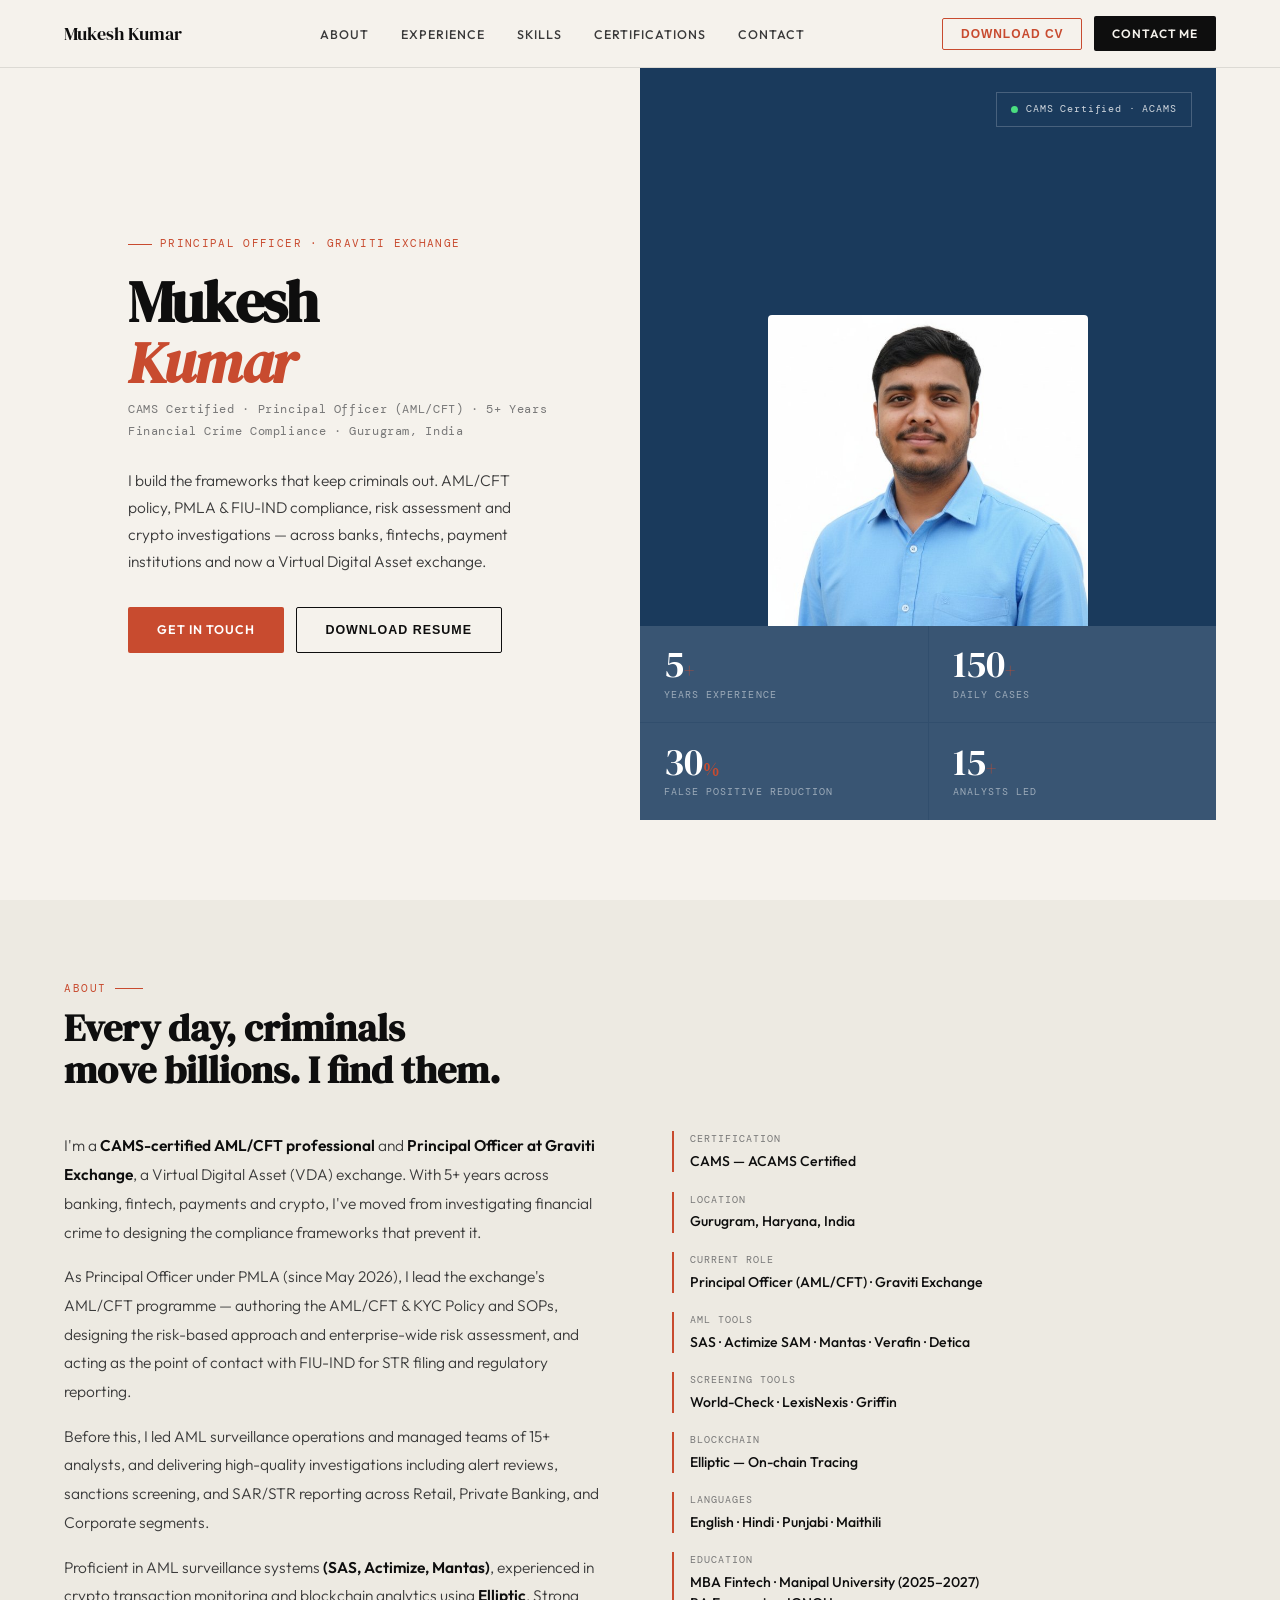
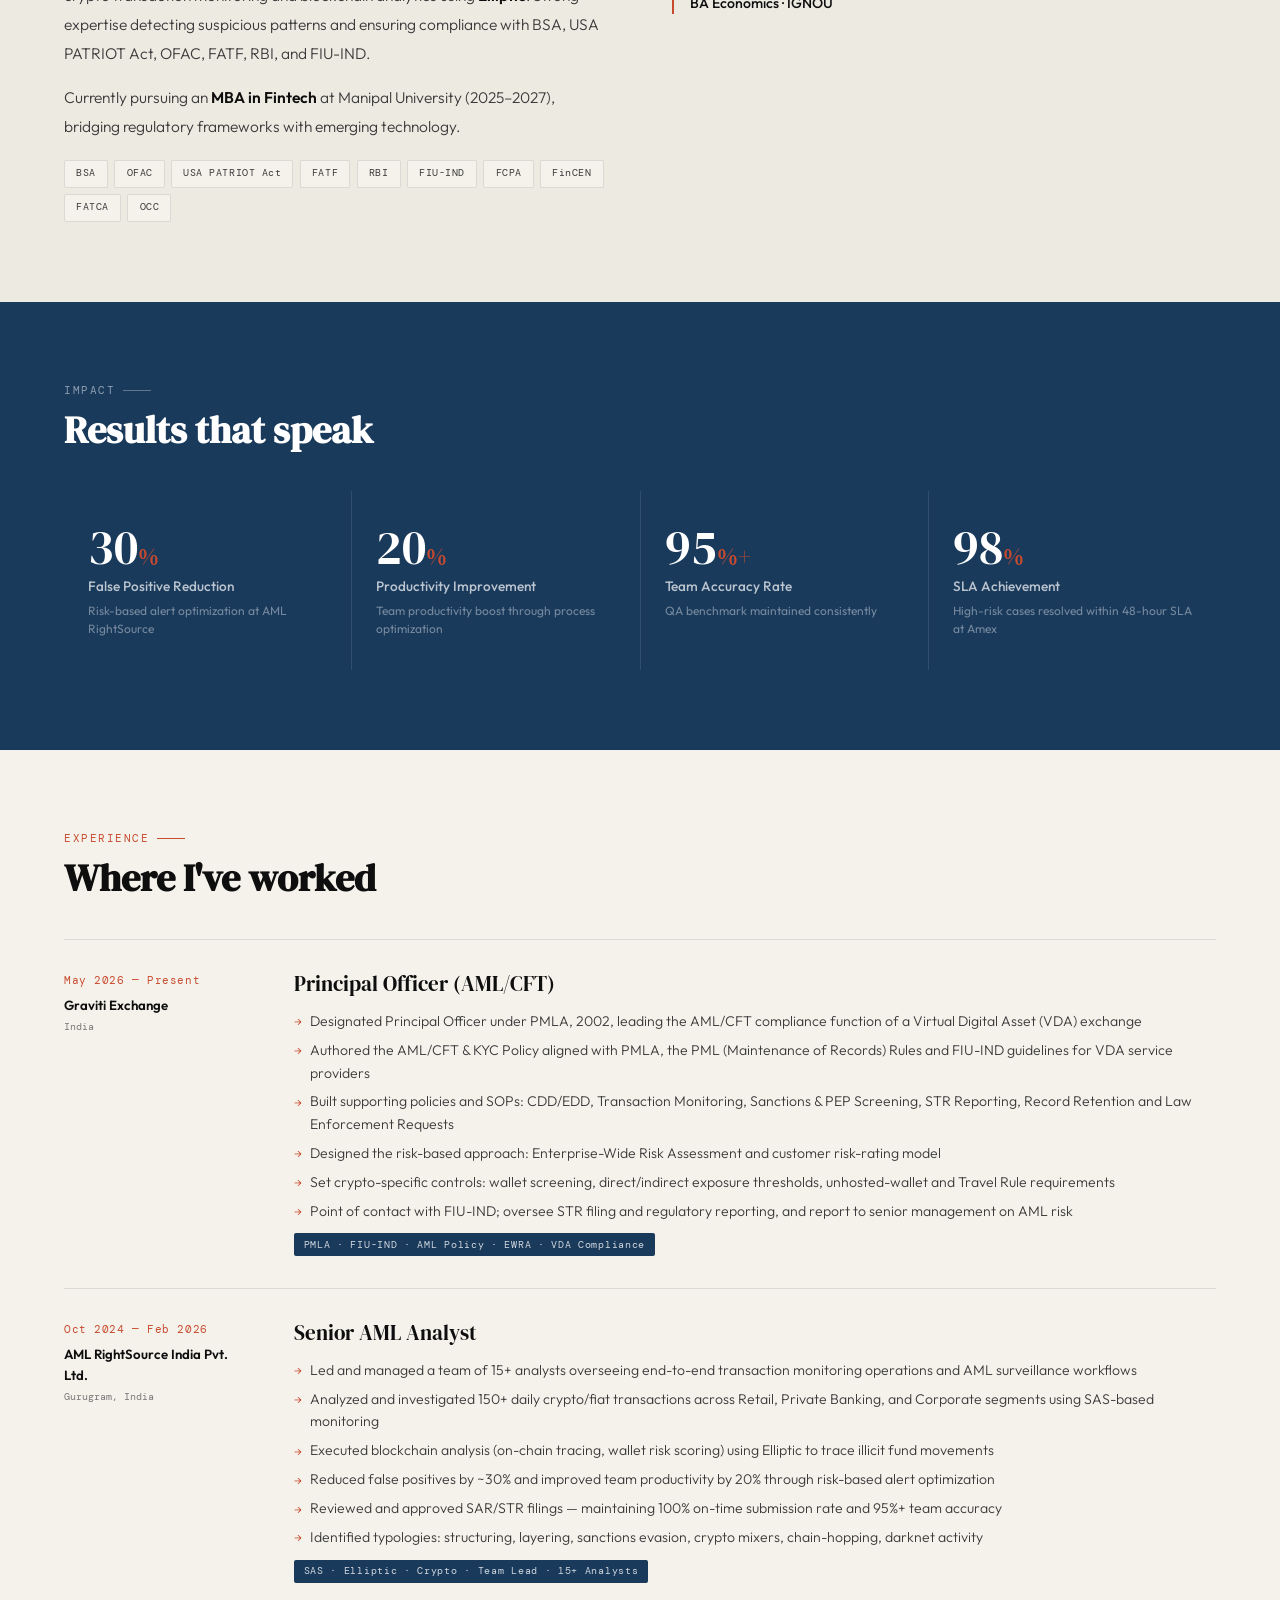
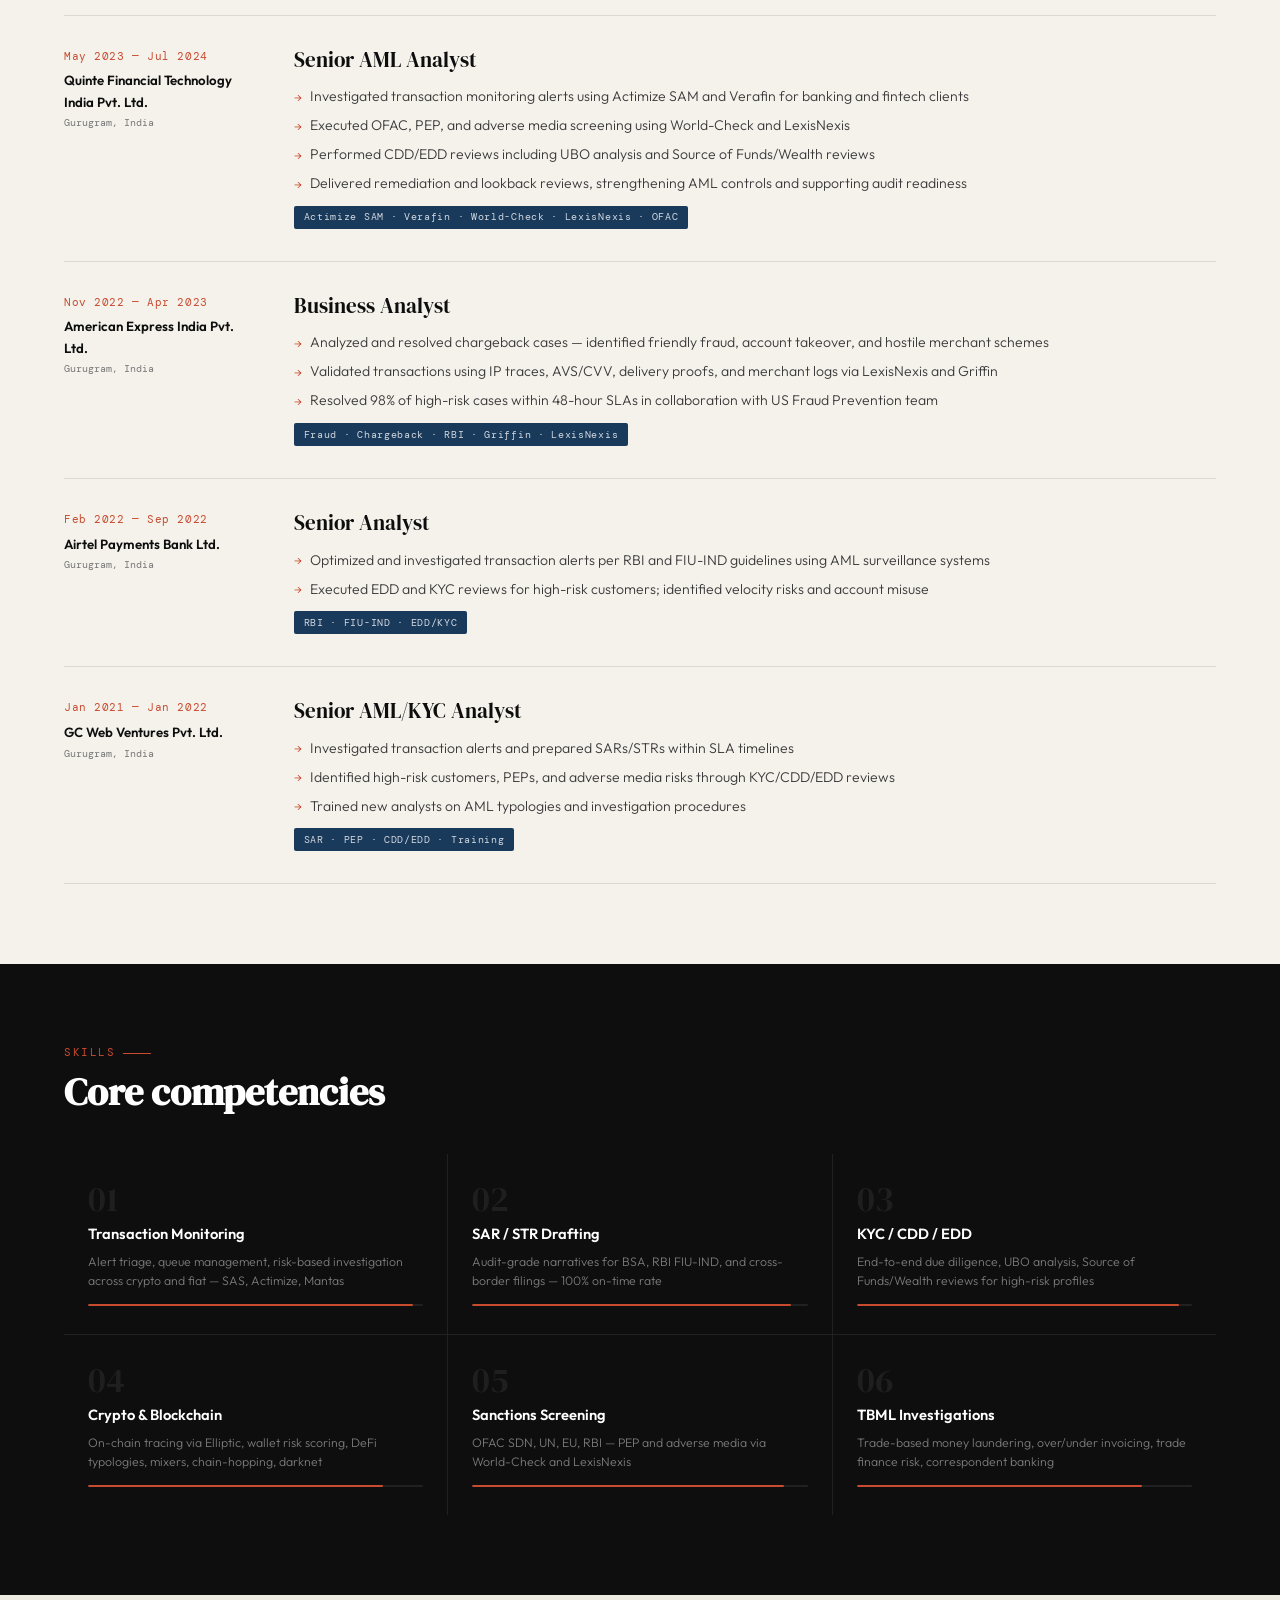
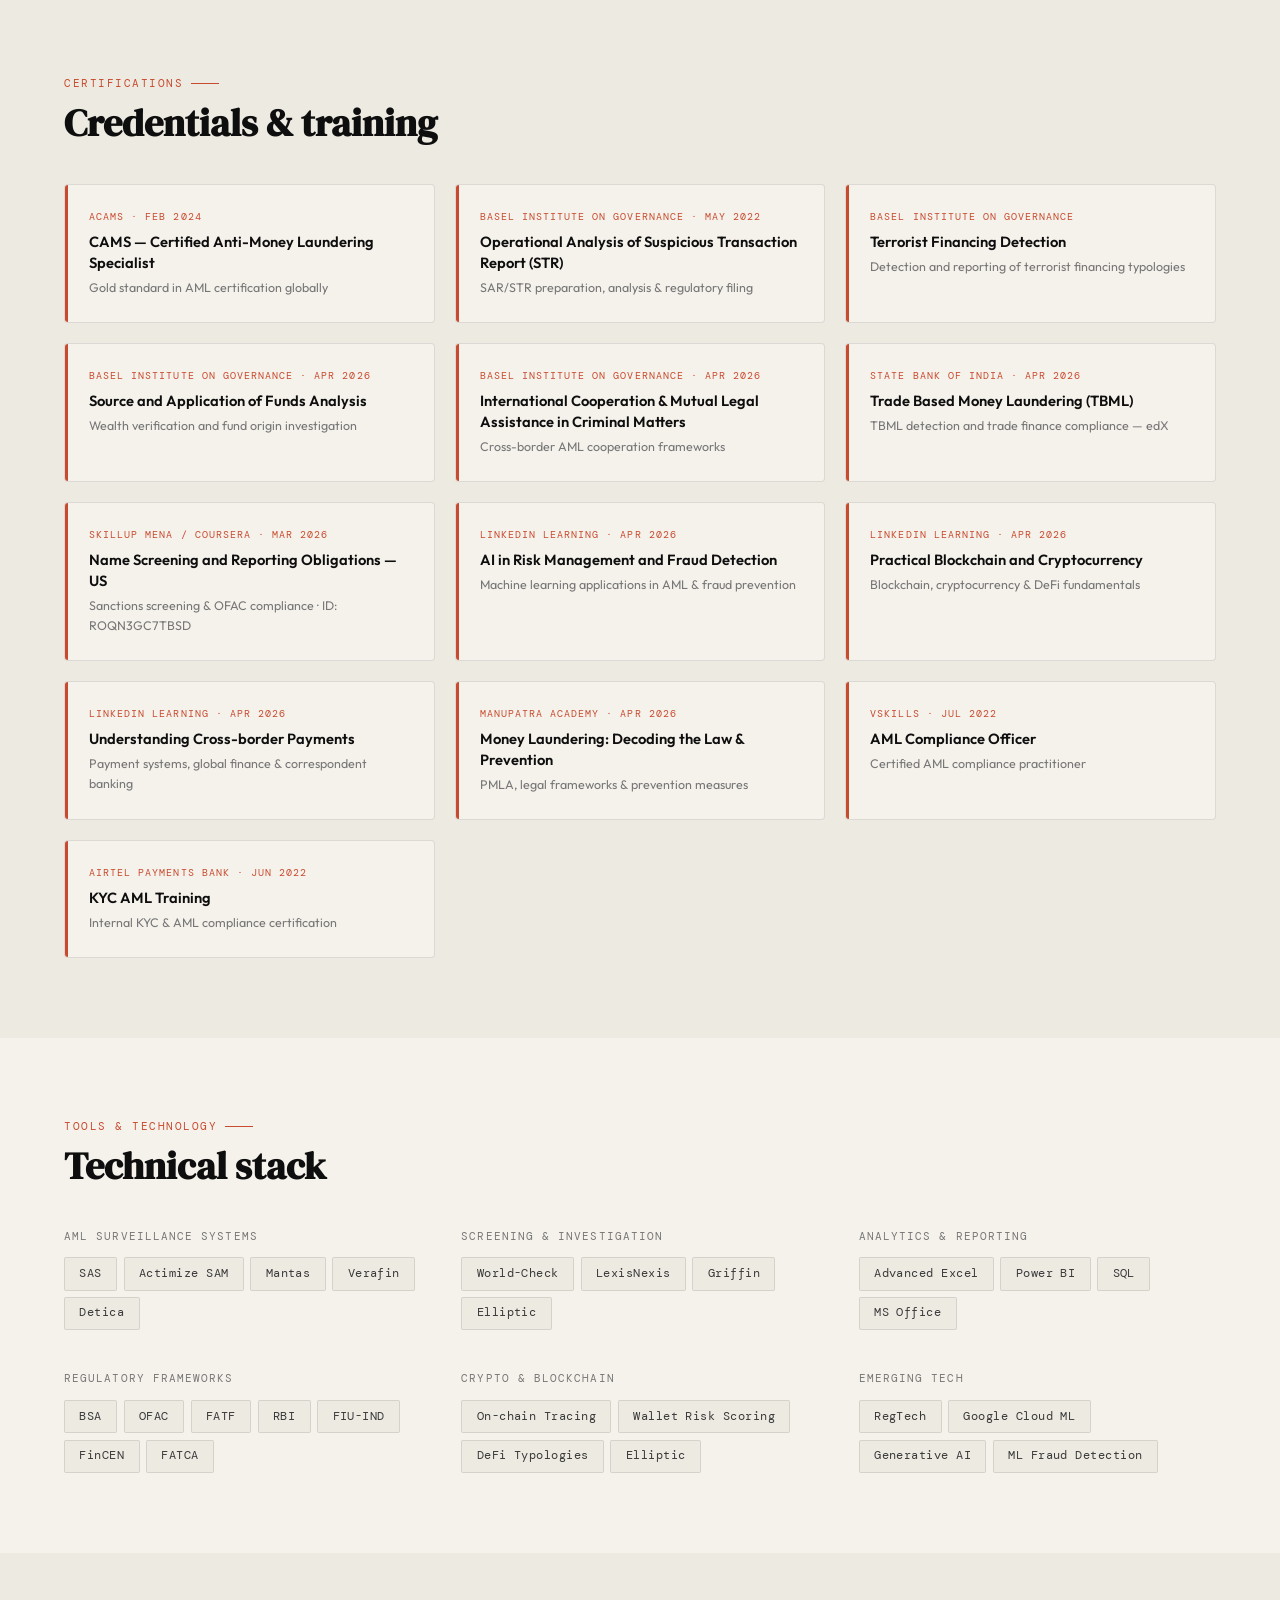
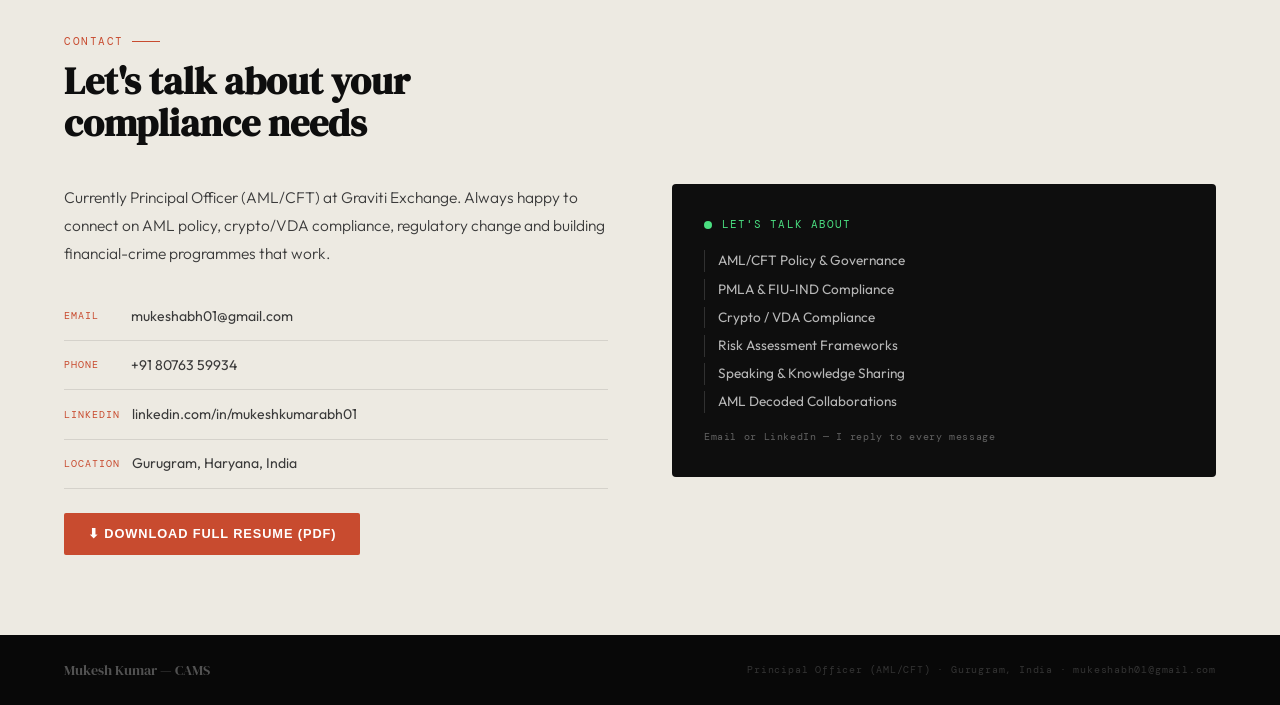
==== index.html @ 68358ec8 "Add files via upload" ====
<!DOCTYPE html>
<html lang="en">
<head>
<meta charset="UTF-8">
<meta name="viewport" content="width=device-width, initial-scale=1.0">
<title>Mukesh Kumar — Principal Officer (AML/CFT) | CAMS | Gurugram</title>
<meta name="description" content="CAMS-certified Principal Officer (AML/CFT) at Graviti Exchange, a VDA exchange. 5+ years in Financial Crime Compliance: AML policy, PMLA & FIU-IND reporting, risk assessment, KYC/EDD, transaction monitoring and crypto investigations.">
<!-- Google Analytics -->
<script async src="https://www.googletagmanager.com/gtag/js?id=G-E5HQB2ZX3Q"></script>
<script>
  window.dataLayer = window.dataLayer || [];
  function gtag(){dataLayer.push(arguments);}
  gtag('js', new Date());
  gtag('config', 'G-E5HQB2ZX3Q');
  function trackResumeDownload() {
    gtag('event', 'resume_download', {
      'event_category': 'engagement',
      'event_label': 'Resume PDF Download'
    });
  }
</script>
<link rel="icon" type="image/x-icon" href="[data-uri]">
<link rel="icon" type="image/png" sizes="32x32" href="[data-uri]">
<link rel="apple-touch-icon" sizes="180x180" href="[data-uri]">
<link rel="preconnect" href="https://fonts.googleapis.com">
<link rel="preconnect" href="https://fonts.gstatic.com" crossorigin>
<link href="https://fonts.googleapis.com/css2?family=DM+Serif+Display:ital@0;1&family=DM+Mono:wght@400;500&family=Outfit:wght@300;400;500;600&display=swap" rel="stylesheet">
<style>
  *, *::before, *::after { box-sizing: border-box; margin: 0; padding: 0; }
  :root {
    --ink: #0e0e0e; --ink2: #3a3a3a; --ink3: #777;
    --paper: #f5f2ec; --paper2: #edeae2;
    --accent: #c84b2f; --accent2: #1a3a5c; --line: rgba(0,0,0,0.1);
    --serif: "DM Serif Display", Georgia, serif;
    --sans: "Outfit", sans-serif; --mono: "DM Mono", monospace;
  }
  html { scroll-behavior: smooth; }
  body { font-family: var(--sans); background: var(--paper); color: var(--ink); overflow-x: hidden; font-size: 16px; line-height: 1.6; }

  /* NAV */
  nav { position: fixed; top: 0; left: 0; right: 0; z-index: 100; display: flex; align-items: center; justify-content: space-between; padding: 1rem 4rem; background: rgba(245,242,236,0.95); backdrop-filter: blur(12px); border-bottom: 1px solid var(--line); }
  .nav-logo { font-family: var(--serif); font-size: 1.1rem; color: var(--ink); text-decoration: none; }
  .nav-links { display: flex; gap: 2rem; list-style: none; }
  .nav-links a { font-size: 0.78rem; font-weight: 500; letter-spacing: 0.08em; text-transform: uppercase; color: var(--ink2); text-decoration: none; transition: color 0.2s; }
  .nav-links a:hover { color: var(--accent); }
  .nav-right { display: flex; gap: 0.75rem; align-items: center; }
  .nav-cta { font-size: 0.75rem; font-weight: 600; letter-spacing: 0.08em; text-transform: uppercase; color: var(--paper); background: var(--ink); padding: 0.5rem 1.1rem; border-radius: 2px; text-decoration: none; transition: background 0.2s; }
  .nav-cta:hover { background: var(--accent); }
  .nav-resume { font-size: 0.75rem; font-weight: 600; letter-spacing: 0.08em; text-transform: uppercase; color: var(--accent); border: 1px solid var(--accent); padding: 0.5rem 1.1rem; border-radius: 2px; text-decoration: none; transition: all 0.2s; cursor: pointer; background: transparent; }
  .nav-resume:hover { background: var(--accent); color: #fff; }

  /* HERO */
  #hero { min-height: 100vh; display: grid; grid-template-columns: 1fr 1fr; padding-top: 68px; }
  .hero-left { display: flex; flex-direction: column; justify-content: center; padding: 4rem 3rem 4rem 4rem; }
  .hero-tag { display: inline-flex; align-items: center; gap: 0.5rem; font-family: var(--mono); font-size: 0.7rem; color: var(--accent); letter-spacing: 0.12em; text-transform: uppercase; margin-bottom: 1.2rem; }
  .hero-tag::before { content: ""; display: block; width: 24px; height: 1px; background: var(--accent); }
  .hero-photo-mobile { display: none; }
  .hero-name { font-family: var(--serif); font-size: clamp(2.8rem, 4.5vw, 4.2rem); line-height: 1.05; margin-bottom: 0.3rem; letter-spacing: -0.02em; }
  .hero-name em { font-style: italic; color: var(--accent); }
  .hero-title { font-family: var(--mono); font-size: 0.78rem; color: var(--ink3); letter-spacing: 0.05em; margin-bottom: 1.5rem; line-height: 1.8; }
  .hero-desc { font-size: 0.97rem; font-weight: 300; color: var(--ink2); max-width: 420px; line-height: 1.75; margin-bottom: 2rem; }
  .hero-actions { display: flex; gap: 0.75rem; flex-wrap: wrap; }
  .btn-primary { font-size: 0.78rem; font-weight: 600; letter-spacing: 0.08em; text-transform: uppercase; background: var(--accent); color: #fff; padding: 0.8rem 1.8rem; border-radius: 2px; text-decoration: none; transition: all 0.2s; border: none; cursor: pointer; }
  .btn-primary:hover { background: #a83820; transform: translateY(-1px); }
  .btn-outline { font-size: 0.78rem; font-weight: 600; letter-spacing: 0.08em; text-transform: uppercase; background: transparent; color: var(--ink); padding: 0.8rem 1.8rem; border: 1px solid var(--ink); border-radius: 2px; text-decoration: none; transition: all 0.2s; cursor: pointer; }
  .btn-outline:hover { background: var(--ink); color: var(--paper); }

  .hero-right { background: var(--accent2); display: flex; flex-direction: column; position: relative; overflow: hidden; }
  .hero-photo-wrap { flex: 1; display: flex; align-items: flex-end; justify-content: center; padding: 2rem 2rem 0; position: relative; z-index: 2; }
  .hero-photo { width: 100%; max-width: 320px; object-fit: cover; object-position: top; border-radius: 4px 4px 0 0; display: block; }
  .hero-bg-text { position: absolute; bottom: 160px; left: 50%; transform: translateX(-50%); font-family: var(--serif); font-size: 10rem; color: rgba(255,255,255,0.04); white-space: nowrap; pointer-events: none; }
  .hero-stats { display: grid; grid-template-columns: 1fr 1fr; gap: 1px; background: rgba(255,255,255,0.1); position: relative; z-index: 2; }
  .stat { padding: 1.2rem 1.5rem; background: rgba(255,255,255,0.04); transition: background 0.2s; }
  .stat:hover { background: rgba(255,255,255,0.08); }
  .stat-num { font-family: var(--serif); font-size: 2.4rem; color: #fff; line-height: 1; margin-bottom: 0.2rem; }
  .stat-num span { font-size: 1.2rem; color: var(--accent); }
  .stat-label { font-family: var(--mono); font-size: 0.65rem; color: rgba(255,255,255,0.5); letter-spacing: 0.1em; text-transform: uppercase; }
  .hero-cert { position: absolute; top: 1.5rem; right: 1.5rem; z-index: 3; border: 1px solid rgba(255,255,255,0.2); padding: 0.5rem 0.9rem; display: flex; align-items: center; gap: 0.5rem; }
  .cert-dot { width: 7px; height: 7px; background: #4ade80; border-radius: 50%; animation: pulse 2s infinite; }
  .cert-text { font-family: var(--mono); font-size: 0.65rem; color: rgba(255,255,255,0.8); letter-spacing: 0.08em; }
  @keyframes pulse { 0%,100%{opacity:1;transform:scale(1)} 50%{opacity:0.6;transform:scale(1.2)} }

  /* SECTIONS */
  section { padding: 5rem 4rem; }
  .section-label { font-family: var(--mono); font-size: 0.68rem; color: var(--accent); letter-spacing: 0.14em; text-transform: uppercase; margin-bottom: 0.6rem; display: flex; align-items: center; gap: 0.5rem; }
  .section-label::after { content: ""; flex: 0 0 28px; height: 1px; background: var(--accent); }
  .section-title { font-family: var(--serif); font-size: clamp(1.8rem, 3vw, 2.6rem); line-height: 1.1; margin-bottom: 2.5rem; }

  /* ABOUT */
  #about { background: var(--paper2); }
  .about-grid { display: grid; grid-template-columns: 1fr 1fr; gap: 4rem; align-items: start; }
  .about-text p { font-size: 0.97rem; font-weight: 300; line-height: 1.85; color: var(--ink2); margin-bottom: 1rem; }
  .about-text p strong { font-weight: 600; color: var(--ink); }
  .about-sidebar { display: flex; flex-direction: column; gap: 1.2rem; }
  .info-block { border-left: 2px solid var(--accent); padding-left: 1rem; }
  .info-block-label { font-family: var(--mono); font-size: 0.65rem; color: var(--ink3); letter-spacing: 0.1em; text-transform: uppercase; margin-bottom: 0.2rem; }
  .info-block-val { font-size: 0.88rem; font-weight: 500; color: var(--ink); line-height: 1.5; }
  .reg-tags { display: flex; flex-wrap: wrap; gap: 0.4rem; margin-top: 1.2rem; }
  .reg-tag { font-family: var(--mono); font-size: 0.65rem; letter-spacing: 0.05em; padding: 0.28rem 0.7rem; border: 1px solid var(--line); border-radius: 2px; color: var(--ink2); background: var(--paper); transition: all 0.15s; }
  .reg-tag:hover { border-color: var(--accent); color: var(--accent); }

  /* EXPERIENCE */
  #experience { background: var(--paper); }
  .exp-item { display: grid; grid-template-columns: 190px 1fr; border-top: 1px solid var(--line); padding: 2rem 0; gap: 2.5rem; }
  .exp-item:last-child { border-bottom: 1px solid var(--line); }
  .exp-period { font-family: var(--mono); font-size: 0.7rem; color: var(--accent); letter-spacing: 0.05em; margin-bottom: 0.3rem; }
  .exp-co { font-size: 0.83rem; font-weight: 600; color: var(--ink); margin-bottom: 0.15rem; }
  .exp-loc { font-family: var(--mono); font-size: 0.65rem; color: var(--ink3); }
  .exp-role { font-family: var(--serif); font-size: 1.3rem; color: var(--ink); margin-bottom: 0.8rem; line-height: 1.2; }
  .exp-points { list-style: none; display: flex; flex-direction: column; gap: 0.4rem; }
  .exp-points li { font-size: 0.88rem; font-weight: 300; color: var(--ink2); line-height: 1.6; padding-left: 1rem; position: relative; }
  .exp-points li::before { content: "→"; position: absolute; left: 0; color: var(--accent); font-size: 0.75rem; top: 0.15rem; }
  .exp-badge { display: inline-block; margin-top: 0.7rem; font-family: var(--mono); font-size: 0.62rem; letter-spacing: 0.07em; background: var(--accent2); color: rgba(255,255,255,0.8); padding: 0.22rem 0.6rem; border-radius: 2px; }

  /* SKILLS */
  #skills { background: var(--ink); }
  #skills .section-label { color: var(--accent); }
  #skills .section-label::after { background: var(--accent); }
  #skills .section-title { color: #fff; }
  .skills-grid { display: grid; grid-template-columns: repeat(3, 1fr); gap: 1px; background: rgba(255,255,255,0.08); }
  .skill-card { background: var(--ink); padding: 1.75rem 1.5rem; transition: background 0.2s; }
  .skill-card:hover { background: #1a1a1a; }
  .skill-num { font-family: var(--serif); font-size: 2.2rem; color: rgba(255,255,255,0.07); margin-bottom: 0.3rem; line-height: 1; }
  .skill-name { font-size: 0.92rem; font-weight: 600; color: #fff; margin-bottom: 0.4rem; }
  .skill-desc { font-size: 0.77rem; font-weight: 300; color: rgba(255,255,255,0.45); line-height: 1.6; }
  .skill-bar { height: 2px; background: rgba(255,255,255,0.08); margin-top: 0.8rem; border-radius: 1px; overflow: hidden; }
  .skill-fill { height: 100%; background: var(--accent); border-radius: 1px; }

  /* CERTIFICATIONS */
  #certifications { background: var(--paper2); }
  .cert-grid { display: grid; grid-template-columns: repeat(3, 1fr); gap: 1.25rem; }
  .cert-card { background: var(--paper); border: 1px solid var(--line); border-radius: 4px; padding: 1.5rem; transition: all 0.2s; position: relative; overflow: hidden; }
  .cert-card:hover { border-color: var(--accent); transform: translateY(-2px); }
  .cert-card::before { content: ""; position: absolute; top: 0; left: 0; width: 3px; height: 100%; background: var(--accent); }
  .cert-issuer { font-family: var(--mono); font-size: 0.65rem; color: var(--accent); letter-spacing: 0.1em; text-transform: uppercase; margin-bottom: 0.4rem; }
  .cert-name { font-size: 0.92rem; font-weight: 600; color: var(--ink); margin-bottom: 0.3rem; line-height: 1.4; }
  .cert-detail { font-size: 0.78rem; color: var(--ink3); }

  /* TOOLS */
  #tools { background: var(--paper); }
  .tools-grid { display: grid; grid-template-columns: repeat(3, 1fr); gap: 2.5rem; }
  .tool-group-label { font-family: var(--mono); font-size: 0.67rem; letter-spacing: 0.1em; color: var(--ink3); text-transform: uppercase; margin-bottom: 0.8rem; }
  .tools-flex { display: flex; flex-wrap: wrap; gap: 0.4rem; }
  .tool-chip { font-family: var(--mono); font-size: 0.72rem; letter-spacing: 0.04em; padding: 0.4rem 0.9rem; border: 1px solid var(--line); background: var(--paper2); color: var(--ink2); border-radius: 2px; transition: all 0.15s; }
  .tool-chip:hover { background: var(--accent); color: #fff; border-color: var(--accent); }

  /* ACHIEVEMENTS */
  #achievements { background: var(--accent2); }
  #achievements .section-label { color: rgba(255,255,255,0.5); }
  #achievements .section-label::after { background: rgba(255,255,255,0.3); }
  #achievements .section-title { color: #fff; }
  .ach-grid { display: grid; grid-template-columns: repeat(4, 1fr); gap: 1px; background: rgba(255,255,255,0.1); }
  .ach-card { background: var(--accent2); padding: 2rem 1.5rem; transition: background 0.2s; }
  .ach-card:hover { background: rgba(255,255,255,0.05); }
  .ach-num { font-family: var(--serif); font-size: 3rem; color: #fff; line-height: 1; margin-bottom: 0.3rem; }
  .ach-num span { font-size: 1.5rem; color: var(--accent); }
  .ach-label { font-size: 0.85rem; font-weight: 500; color: rgba(255,255,255,0.7); margin-bottom: 0.3rem; }
  .ach-desc { font-size: 0.75rem; color: rgba(255,255,255,0.4); line-height: 1.5; }

  /* CONTACT */
  #contact { background: var(--paper2); }
  .contact-grid { display: grid; grid-template-columns: 1fr 1fr; gap: 4rem; align-items: start; }
  .contact-desc { font-size: 0.97rem; font-weight: 300; color: var(--ink2); line-height: 1.8; margin-bottom: 1.5rem; }
  .contact-links { display: flex; flex-direction: column; gap: 0; }
  .contact-link { display: flex; align-items: center; gap: 0.75rem; font-size: 0.88rem; color: var(--ink2); text-decoration: none; border-bottom: 1px solid var(--line); padding: 0.8rem 0; transition: color 0.2s; }
  .contact-link:hover { color: var(--accent); }
  .contact-link-icon { font-family: var(--mono); font-size: 0.62rem; letter-spacing: 0.1em; color: var(--accent); min-width: 55px; }
  .otw-box { background: var(--ink); padding: 2rem; border-radius: 4px; }
  .otw-header { display: flex; align-items: center; gap: 0.6rem; margin-bottom: 1rem; }
  .otw-dot { width: 8px; height: 8px; background: #4ade80; border-radius: 50%; animation: pulse 2s infinite; }
  .otw-title { font-family: var(--mono); font-size: 0.7rem; letter-spacing: 0.1em; color: #4ade80; text-transform: uppercase; }
  .otw-roles { display: flex; flex-direction: column; gap: 0.4rem; }
  .otw-role { font-size: 0.85rem; color: rgba(255,255,255,0.7); padding-left: 0.8rem; border-left: 1px solid rgba(255,255,255,0.15); }
  .otw-note { margin-top: 1rem; font-family: var(--mono); font-size: 0.65rem; color: rgba(255,255,255,0.35); letter-spacing: 0.06em; }
  .resume-download { display: flex; align-items: center; gap: 0.6rem; margin-top: 1.5rem; font-size: 0.8rem; font-weight: 600; letter-spacing: 0.07em; text-transform: uppercase; background: var(--accent); color: #fff; padding: 0.85rem 1.5rem; border-radius: 2px; text-decoration: none; transition: background 0.2s; width: fit-content; cursor: pointer; border: none; }
  .resume-download:hover { background: #a83820; }

  footer { background: #080808; padding: 1.5rem 4rem; display: flex; align-items: center; justify-content: space-between; }
  .footer-name { font-family: var(--serif); font-size: 0.88rem; color: rgba(255,255,255,0.3); }
  .footer-note { font-family: var(--mono); font-size: 0.62rem; color: rgba(255,255,255,0.18); letter-spacing: 0.08em; }

  .fade-up { opacity: 0; transform: translateY(20px); transition: opacity 0.6s ease, transform 0.6s ease; }
  .fade-up.visible { opacity: 1; transform: translateY(0); }

  @media (max-width: 900px) {
    nav { padding: 1rem 1.5rem; }
    .nav-links { display: none; }
    #hero { grid-template-columns: 1fr; }
    .hero-right { min-height: 300px; }
    .hero-photo-wrap { padding: 2rem 2rem 0; }
    .hero-photo { max-width: 220px; }
    .hero-left { padding: 2.5rem 1.5rem; }
    section { padding: 3.5rem 1.5rem; }
    .about-grid, .contact-grid { grid-template-columns: 1fr; gap: 2rem; }
    .exp-item { grid-template-columns: 1fr; gap: 0.4rem; }
    .skills-grid, .cert-grid, .tools-grid { grid-template-columns: 1fr 1fr; }
    .ach-grid { grid-template-columns: 1fr 1fr; }
    footer { flex-direction: column; gap: 0.4rem; padding: 1.5rem; text-align: center; }
  }
</style>
</head>
<body>

<nav>
  <a class="nav-logo" href="#">Mukesh Kumar</a>
  <ul class="nav-links">
    <li><a href="#about">About</a></li>
    <li><a href="#experience">Experience</a></li>
    <li><a href="#skills">Skills</a></li>
    <li><a href="#certifications">Certifications</a></li>
    <li><a href="#contact">Contact</a></li>
  </ul>
  <div class="nav-right">
    <button class="nav-resume" onclick="downloadResume()">Download CV</button>
    <a class="nav-cta" href="mailto:mukeshabh01@gmail.com">Contact Me</a>
  </div>
</nav>

<section id="hero">
  <div class="hero-left">
    <div class="hero-tag">Principal Officer · Graviti Exchange</div>
    <h1 class="hero-name">Mukesh<br><em>Kumar</em></h1>
    <div class="hero-title">CAMS Certified · Principal Officer (AML/CFT) · 5+ Years<br>Financial Crime Compliance · Gurugram, India</div>
    <p class="hero-desc">I build the frameworks that keep criminals out. AML/CFT policy, PMLA &amp; FIU-IND compliance, risk assessment and crypto investigations — across banks, fintechs, payment institutions and now a Virtual Digital Asset exchange.</p>
    <div class="hero-actions">
      <a class="btn-primary" href="mailto:mukeshabh01@gmail.com">Get in Touch</a>
      <button class="btn-outline" onclick="downloadResume()">Download Resume</button>
    </div>
  </div>
  <div class="hero-right">
    <div class="hero-bg-text">AML</div>
    <div class="hero-cert"><div class="cert-dot"></div><div class="cert-text">CAMS Certified · ACAMS</div></div>
    <div class="hero-photo-wrap">
      <img class="hero-photo" src="[data-uri]" alt="Mukesh Kumar — Principal Officer (AML/CFT)">
    </div>
    <div class="hero-stats">
      <div class="stat"><div class="stat-num">5<span>+</span></div><div class="stat-label">Years Experience</div></div>
      <div class="stat"><div class="stat-num">150<span>+</span></div><div class="stat-label">Daily Cases</div></div>
      <div class="stat"><div class="stat-num">30<span>%</span></div><div class="stat-label">False Positive Reduction</div></div>
      <div class="stat"><div class="stat-num">15<span>+</span></div><div class="stat-label">Analysts Led</div></div>
    </div>
  </div>
</section>

<section id="about">
  <div class="section-label">About</div>
  <h2 class="section-title">Every day, criminals<br>move billions. I find them.</h2>
  <div class="about-grid fade-up">
    <div class="about-text">
      <p>I'm a <strong>CAMS-certified AML/CFT professional</strong> and <strong>Principal Officer at Graviti Exchange</strong>, a Virtual Digital Asset (VDA) exchange. With 5+ years across banking, fintech, payments and crypto, I've moved from investigating financial crime to designing the compliance frameworks that prevent it.</p>
      <p>As Principal Officer under PMLA (since May 2026), I lead the exchange's AML/CFT programme — authoring the AML/CFT &amp; KYC Policy and SOPs, designing the risk-based approach and enterprise-wide risk assessment, and acting as the point of contact with FIU-IND for STR filing and regulatory reporting.</p>
      <p>Before this, I led AML surveillance operations and managed teams of 15+ analysts, and delivering high-quality investigations including alert reviews, sanctions screening, and SAR/STR reporting across Retail, Private Banking, and Corporate segments.</p>
      <p>Proficient in AML surveillance systems <strong>(SAS, Actimize, Mantas)</strong>, experienced in crypto transaction monitoring and blockchain analytics using <strong>Elliptic</strong>. Strong expertise detecting suspicious patterns and ensuring compliance with BSA, USA PATRIOT Act, OFAC, FATF, RBI, and FIU-IND.</p>
      <p>Currently pursuing an <strong>MBA in Fintech</strong> at Manipal University (2025–2027), bridging regulatory frameworks with emerging technology.</p>
      <div class="reg-tags">
        <span class="reg-tag">BSA</span><span class="reg-tag">OFAC</span><span class="reg-tag">USA PATRIOT Act</span><span class="reg-tag">FATF</span><span class="reg-tag">RBI</span><span class="reg-tag">FIU-IND</span><span class="reg-tag">FCPA</span><span class="reg-tag">FinCEN</span><span class="reg-tag">FATCA</span><span class="reg-tag">OCC</span>
      </div>
    </div>
    <div class="about-sidebar">
      <div class="info-block"><div class="info-block-label">Certification</div><div class="info-block-val">CAMS — ACAMS Certified</div></div>
      <div class="info-block"><div class="info-block-label">Location</div><div class="info-block-val">Gurugram, Haryana, India</div></div>
      <div class="info-block"><div class="info-block-label">Current Role</div><div class="info-block-val">Principal Officer (AML/CFT) · Graviti Exchange</div></div>
      <div class="info-block"><div class="info-block-label">AML Tools</div><div class="info-block-val">SAS · Actimize SAM · Mantas · Verafin · Detica</div></div>
      <div class="info-block"><div class="info-block-label">Screening Tools</div><div class="info-block-val">World-Check · LexisNexis · Griffin</div></div>
      <div class="info-block"><div class="info-block-label">Blockchain</div><div class="info-block-val">Elliptic — On-chain Tracing</div></div>
      <div class="info-block"><div class="info-block-label">Languages</div><div class="info-block-val">English · Hindi · Punjabi · Maithili</div></div>
      <div class="info-block"><div class="info-block-label">Education</div><div class="info-block-val">MBA Fintech · Manipal University (2025–2027)<br>BA Economics · IGNOU</div></div>
    </div>
  </div>
</section>

<section id="achievements">
  <div class="section-label">Impact</div>
  <h2 class="section-title">Results that speak</h2>
  <div class="ach-grid fade-up">
    <div class="ach-card"><div class="ach-num">30<span>%</span></div><div class="ach-label">False Positive Reduction</div><div class="ach-desc">Risk-based alert optimization at AML RightSource</div></div>
    <div class="ach-card"><div class="ach-num">20<span>%</span></div><div class="ach-label">Productivity Improvement</div><div class="ach-desc">Team productivity boost through process optimization</div></div>
    <div class="ach-card"><div class="ach-num">95<span>%+</span></div><div class="ach-label">Team Accuracy Rate</div><div class="ach-desc">QA benchmark maintained consistently</div></div>
    <div class="ach-card"><div class="ach-num">98<span>%</span></div><div class="ach-label">SLA Achievement</div><div class="ach-desc">High-risk cases resolved within 48-hour SLA at Amex</div></div>
  </div>
</section>

<section id="experience">
  <div class="section-label">Experience</div>
  <h2 class="section-title">Where I've worked</h2>
  <div class="exp-list">
    <div class="exp-item fade-up">
      <div class="exp-meta"><div class="exp-period">May 2026 — Present</div><div class="exp-co">Graviti Exchange</div><div class="exp-loc">India</div></div>
      <div class="exp-content">
        <div class="exp-role">Principal Officer (AML/CFT)</div>
        <ul class="exp-points">
          <li>Designated Principal Officer under PMLA, 2002, leading the AML/CFT compliance function of a Virtual Digital Asset (VDA) exchange</li>
          <li>Authored the AML/CFT &amp; KYC Policy aligned with PMLA, the PML (Maintenance of Records) Rules and FIU-IND guidelines for VDA service providers</li>
          <li>Built supporting policies and SOPs: CDD/EDD, Transaction Monitoring, Sanctions &amp; PEP Screening, STR Reporting, Record Retention and Law Enforcement Requests</li>
          <li>Designed the risk-based approach: Enterprise-Wide Risk Assessment and customer risk-rating model</li>
          <li>Set crypto-specific controls: wallet screening, direct/indirect exposure thresholds, unhosted-wallet and Travel Rule requirements</li>
          <li>Point of contact with FIU-IND; oversee STR filing and regulatory reporting, and report to senior management on AML risk</li>
        </ul>
        <span class="exp-badge">PMLA · FIU-IND · AML Policy · EWRA · VDA Compliance</span>
      </div>
    </div>
    <div class="exp-item fade-up">
      <div class="exp-meta"><div class="exp-period">Oct 2024 — Feb 2026</div><div class="exp-co">AML RightSource India Pvt. Ltd.</div><div class="exp-loc">Gurugram, India</div></div>
      <div class="exp-content">
        <div class="exp-role">Senior AML Analyst</div>
        <ul class="exp-points">
          <li>Led and managed a team of 15+ analysts overseeing end-to-end transaction monitoring operations and AML surveillance workflows</li>
          <li>Analyzed and investigated 150+ daily crypto/fiat transactions across Retail, Private Banking, and Corporate segments using SAS-based monitoring</li>
          <li>Executed blockchain analysis (on-chain tracing, wallet risk scoring) using Elliptic to trace illicit fund movements</li>
          <li>Reduced false positives by ~30% and improved team productivity by 20% through risk-based alert optimization</li>
          <li>Reviewed and approved SAR/STR filings — maintaining 100% on-time submission rate and 95%+ team accuracy</li>
          <li>Identified typologies: structuring, layering, sanctions evasion, crypto mixers, chain-hopping, darknet activity</li>
        </ul>
        <span class="exp-badge">SAS · Elliptic · Crypto · Team Lead · 15+ Analysts</span>
      </div>
    </div>
    <div class="exp-item fade-up">
      <div class="exp-meta"><div class="exp-period">May 2023 — Jul 2024</div><div class="exp-co">Quinte Financial Technology India Pvt. Ltd.</div><div class="exp-loc">Gurugram, India</div></div>
      <div class="exp-content">
        <div class="exp-role">Senior AML Analyst</div>
        <ul class="exp-points">
          <li>Investigated transaction monitoring alerts using Actimize SAM and Verafin for banking and fintech clients</li>
          <li>Executed OFAC, PEP, and adverse media screening using World-Check and LexisNexis</li>
          <li>Performed CDD/EDD reviews including UBO analysis and Source of Funds/Wealth reviews</li>
          <li>Delivered remediation and lookback reviews, strengthening AML controls and supporting audit readiness</li>
        </ul>
        <span class="exp-badge">Actimize SAM · Verafin · World-Check · LexisNexis · OFAC</span>
      </div>
    </div>
    <div class="exp-item fade-up">
      <div class="exp-meta"><div class="exp-period">Nov 2022 — Apr 2023</div><div class="exp-co">American Express India Pvt. Ltd.</div><div class="exp-loc">Gurugram, India</div></div>
      <div class="exp-content">
        <div class="exp-role">Business Analyst</div>
        <ul class="exp-points">
          <li>Analyzed and resolved chargeback cases — identified friendly fraud, account takeover, and hostile merchant schemes</li>
          <li>Validated transactions using IP traces, AVS/CVV, delivery proofs, and merchant logs via LexisNexis and Griffin</li>
          <li>Resolved 98% of high-risk cases within 48-hour SLAs in collaboration with US Fraud Prevention team</li>
        </ul>
        <span class="exp-badge">Fraud · Chargeback · RBI · Griffin · LexisNexis</span>
      </div>
    </div>
    <div class="exp-item fade-up">
      <div class="exp-meta"><div class="exp-period">Feb 2022 — Sep 2022</div><div class="exp-co">Airtel Payments Bank Ltd.</div><div class="exp-loc">Gurugram, India</div></div>
      <div class="exp-content">
        <div class="exp-role">Senior Analyst</div>
        <ul class="exp-points">
          <li>Optimized and investigated transaction alerts per RBI and FIU-IND guidelines using AML surveillance systems</li>
          <li>Executed EDD and KYC reviews for high-risk customers; identified velocity risks and account misuse</li>
        </ul>
        <span class="exp-badge">RBI · FIU-IND · EDD/KYC</span>
      </div>
    </div>
    <div class="exp-item fade-up">
      <div class="exp-meta"><div class="exp-period">Jan 2021 — Jan 2022</div><div class="exp-co">GC Web Ventures Pvt. Ltd.</div><div class="exp-loc">Gurugram, India</div></div>
      <div class="exp-content">
        <div class="exp-role">Senior AML/KYC Analyst</div>
        <ul class="exp-points">
          <li>Investigated transaction alerts and prepared SARs/STRs within SLA timelines</li>
          <li>Identified high-risk customers, PEPs, and adverse media risks through KYC/CDD/EDD reviews</li>
          <li>Trained new analysts on AML typologies and investigation procedures</li>
        </ul>
        <span class="exp-badge">SAR · PEP · CDD/EDD · Training</span>
      </div>
    </div>
  </div>
</section>

<section id="skills">
  <div class="section-label">Skills</div>
  <h2 class="section-title">Core competencies</h2>
  <div class="skills-grid fade-up">
    <div class="skill-card"><div class="skill-num">01</div><div class="skill-name">Transaction Monitoring</div><div class="skill-desc">Alert triage, queue management, risk-based investigation across crypto and fiat — SAS, Actimize, Mantas</div><div class="skill-bar"><div class="skill-fill" style="width:97%"></div></div></div>
    <div class="skill-card"><div class="skill-num">02</div><div class="skill-name">SAR / STR Drafting</div><div class="skill-desc">Audit-grade narratives for BSA, RBI FIU-IND, and cross-border filings — 100% on-time rate</div><div class="skill-bar"><div class="skill-fill" style="width:95%"></div></div></div>
    <div class="skill-card"><div class="skill-num">03</div><div class="skill-name">KYC / CDD / EDD</div><div class="skill-desc">End-to-end due diligence, UBO analysis, Source of Funds/Wealth reviews for high-risk profiles</div><div class="skill-bar"><div class="skill-fill" style="width:96%"></div></div></div>
    <div class="skill-card"><div class="skill-num">04</div><div class="skill-name">Crypto &amp; Blockchain</div><div class="skill-desc">On-chain tracing via Elliptic, wallet risk scoring, DeFi typologies, mixers, chain-hopping, darknet</div><div class="skill-bar"><div class="skill-fill" style="width:88%"></div></div></div>
    <div class="skill-card"><div class="skill-num">05</div><div class="skill-name">Sanctions Screening</div><div class="skill-desc">OFAC SDN, UN, EU, RBI — PEP and adverse media via World-Check and LexisNexis</div><div class="skill-bar"><div class="skill-fill" style="width:93%"></div></div></div>
    <div class="skill-card"><div class="skill-num">06</div><div class="skill-name">TBML Investigations</div><div class="skill-desc">Trade-based money laundering, over/under invoicing, trade finance risk, correspondent banking</div><div class="skill-bar"><div class="skill-fill" style="width:85%"></div></div></div>
  </div>
</section>

<section id="certifications">
  <div class="section-label">Certifications</div>
  <h2 class="section-title">Credentials &amp; training</h2>
  <div class="cert-grid fade-up" style="grid-template-columns:repeat(3,1fr);">
    <div class="cert-card"><div class="cert-issuer">ACAMS · Feb 2024</div><div class="cert-name">CAMS — Certified Anti-Money Laundering Specialist</div><div class="cert-detail">Gold standard in AML certification globally</div></div>
    <div class="cert-card"><div class="cert-issuer">Basel Institute on Governance · May 2022</div><div class="cert-name">Operational Analysis of Suspicious Transaction Report (STR)</div><div class="cert-detail">SAR/STR preparation, analysis &amp; regulatory filing</div></div>
    <div class="cert-card"><div class="cert-issuer">Basel Institute on Governance</div><div class="cert-name">Terrorist Financing Detection</div><div class="cert-detail">Detection and reporting of terrorist financing typologies</div></div>
    <div class="cert-card"><div class="cert-issuer">Basel Institute on Governance · Apr 2026</div><div class="cert-name">Source and Application of Funds Analysis</div><div class="cert-detail">Wealth verification and fund origin investigation</div></div>
    <div class="cert-card"><div class="cert-issuer">Basel Institute on Governance · Apr 2026</div><div class="cert-name">International Cooperation &amp; Mutual Legal Assistance in Criminal Matters</div><div class="cert-detail">Cross-border AML cooperation frameworks</div></div>
    <div class="cert-card"><div class="cert-issuer">State Bank of India · Apr 2026</div><div class="cert-name">Trade Based Money Laundering (TBML)</div><div class="cert-detail">TBML detection and trade finance compliance — edX</div></div>
    <div class="cert-card"><div class="cert-issuer">Skillup MENA / Coursera · Mar 2026</div><div class="cert-name">Name Screening and Reporting Obligations — US</div><div class="cert-detail">Sanctions screening &amp; OFAC compliance · ID: ROQN3GC7TBSD</div></div>
    <div class="cert-card"><div class="cert-issuer">LinkedIn Learning · Apr 2026</div><div class="cert-name">AI in Risk Management and Fraud Detection</div><div class="cert-detail">Machine learning applications in AML &amp; fraud prevention</div></div>
    <div class="cert-card"><div class="cert-issuer">LinkedIn Learning · Apr 2026</div><div class="cert-name">Practical Blockchain and Cryptocurrency</div><div class="cert-detail">Blockchain, cryptocurrency &amp; DeFi fundamentals</div></div>
    <div class="cert-card"><div class="cert-issuer">LinkedIn Learning · Apr 2026</div><div class="cert-name">Understanding Cross-border Payments</div><div class="cert-detail">Payment systems, global finance &amp; correspondent banking</div></div>
    <div class="cert-card"><div class="cert-issuer">Manupatra Academy · Apr 2026</div><div class="cert-name">Money Laundering: Decoding the Law &amp; Prevention</div><div class="cert-detail">PMLA, legal frameworks &amp; prevention measures</div></div>
    <div class="cert-card"><div class="cert-issuer">Vskills · Jul 2022</div><div class="cert-name">AML Compliance Officer</div><div class="cert-detail">Certified AML compliance practitioner</div></div>
    <div class="cert-card"><div class="cert-issuer">Airtel Payments Bank · Jun 2022</div><div class="cert-name">KYC AML Training</div><div class="cert-detail">Internal KYC &amp; AML compliance certification</div></div>
  </div>
</section>

<section id="tools">
  <div class="section-label">Tools &amp; Technology</div>
  <h2 class="section-title">Technical stack</h2>
  <div class="tools-grid fade-up">
    <div>
      <div class="tool-group-label">AML Surveillance Systems</div>
      <div class="tools-flex"><span class="tool-chip">SAS</span><span class="tool-chip">Actimize SAM</span><span class="tool-chip">Mantas</span><span class="tool-chip">Verafin</span><span class="tool-chip">Detica</span></div>
    </div>
    <div>
      <div class="tool-group-label">Screening &amp; Investigation</div>
      <div class="tools-flex"><span class="tool-chip">World-Check</span><span class="tool-chip">LexisNexis</span><span class="tool-chip">Griffin</span><span class="tool-chip">Elliptic</span></div>
    </div>
    <div>
      <div class="tool-group-label">Analytics &amp; Reporting</div>
      <div class="tools-flex"><span class="tool-chip">Advanced Excel</span><span class="tool-chip">Power BI</span><span class="tool-chip">SQL</span><span class="tool-chip">MS Office</span></div>
    </div>
    <div>
      <div class="tool-group-label">Regulatory Frameworks</div>
      <div class="tools-flex"><span class="tool-chip">BSA</span><span class="tool-chip">OFAC</span><span class="tool-chip">FATF</span><span class="tool-chip">RBI</span><span class="tool-chip">FIU-IND</span><span class="tool-chip">FinCEN</span><span class="tool-chip">FATCA</span></div>
    </div>
    <div>
      <div class="tool-group-label">Crypto &amp; Blockchain</div>
      <div class="tools-flex"><span class="tool-chip">On-chain Tracing</span><span class="tool-chip">Wallet Risk Scoring</span><span class="tool-chip">DeFi Typologies</span><span class="tool-chip">Elliptic</span></div>
    </div>
    <div>
      <div class="tool-group-label">Emerging Tech</div>
      <div class="tools-flex"><span class="tool-chip">RegTech</span><span class="tool-chip">Google Cloud ML</span><span class="tool-chip">Generative AI</span><span class="tool-chip">ML Fraud Detection</span></div>
    </div>
  </div>
</section>

<section id="contact">
  <div class="section-label">Contact</div>
  <h2 class="section-title">Let's talk about your<br>compliance needs</h2>
  <div class="contact-grid">
    <div>
      <p class="contact-desc">Currently Principal Officer (AML/CFT) at Graviti Exchange. Always happy to connect on AML policy, crypto/VDA compliance, regulatory change and building financial-crime programmes that work.</p>
      <div class="contact-links">
        <a class="contact-link" href="mailto:mukeshabh01@gmail.com"><span class="contact-link-icon">EMAIL</span>mukeshabh01@gmail.com</a>
        <a class="contact-link" href="tel:+918076359934"><span class="contact-link-icon">PHONE</span>+91 80763 59934</a>
        <a class="contact-link" href="https://www.linkedin.com/in/mukeshkumarabh01" target="_blank"><span class="contact-link-icon">LINKEDIN</span>linkedin.com/in/mukeshkumarabh01</a>
        <a class="contact-link" href="#"><span class="contact-link-icon">LOCATION</span>Gurugram, Haryana, India</a>
      </div>
      <button class="resume-download" onclick="downloadResume()">⬇ Download Full Resume (PDF)</button>
    </div>
    <div>
      <div class="otw-box">
        <div class="otw-header"><div class="otw-dot"></div><div class="otw-title">Let's Talk About</div></div>
        <div class="otw-roles">
          <div class="otw-role">AML/CFT Policy &amp; Governance</div>
          <div class="otw-role">PMLA &amp; FIU-IND Compliance</div>
          <div class="otw-role">Crypto / VDA Compliance</div>
          <div class="otw-role">Risk Assessment Frameworks</div>
          <div class="otw-role">Speaking &amp; Knowledge Sharing</div>
          <div class="otw-role">AML Decoded Collaborations</div>
        </div>
        <div class="otw-note">Email or LinkedIn — I reply to every message</div>
      </div>
    </div>
  </div>
</section>

<footer>
  <div class="footer-name">Mukesh Kumar — CAMS</div>
  <div class="footer-note">Principal Officer (AML/CFT) · Gurugram, India · mukeshabh01@gmail.com</div>
</footer>

<script>
  const RESUME_B64 = "[base64]/2tV9rm5Zlq2VZVuxfMZ2YsexEznOnUIcElIH0odDEhrK5QfhbiHQcpmjobQU+koJUFLKqcgtdQg80tL+S1soaekBvTAPSg+g4W7LA/S+M1IUAwqJ/bdRosxHnu/M7M5vZ7Q7Gu1vtN4lDRGVQLS0ee7yRQssJ828h7TrHiMK/mHB3Hnzt80euoWkp1cQya0LepcuX/ZO2esk/eFy0pSuW7D86Dl/u+mEZ0n+50tEJx+zePmK+afET9TDfiG2Wv6JFcsXrnLPvpSoO0CkXLt0eWOzd/UXNhFJyFN/b88nVoQf7l6A7YeQn75y7hF9K3UDFxItu5vI+eW1p6wZWP+MK0CaVx5F/dLaszaq6UfuQXmrlsjQf8LAp095IObcSprX0V79rE+vOWOAnGTC9qzYnvLpk8894evX/uBEktzriDZ2bFh3yjnr3jhrA9HaBGmuvnzD+jXrXri392UizddZ/RuwwHWB/yrkf4V85YZTNp6z6c14B9p7DtGsLSetP/3U9NfpFZLueBBlXjv5tLVrbrzqfpWky7YQRUKnrDlnILDC9RTW/Qv26inrN67RPf7YI9gfqJOOP3XNKevfuPTSF0i6M0nU0Dlw2hkb03H6LUlPvcTKD5y+fkBeOv1e0ryN9jvfJHZs9C+cMDf0168e5+h801hiJMatz3WWsfgXNz337ttvv/[base64]/rVtJXtM/RV/Uz6Hi2HHVdhe1Ekb4Ry2/S30nXIn0D1q9iZXnM7FfSYqyvQ/o63cp02nA1GbCMkH73o+rHthfB7jLERyNegbgb7znA08/Rl7Lvlb3HK1jaUEYXYPm1CEchXMm2IZdx+ybYhbHsaqQtaJcJsRXBntt/XZTc3/4Q7B/tGel3DqScZuV7357stjBYv/jQsjvp8Qmv5046FqFkorcrEAgEAoHg4EZzffqBQrfhQNG+cOi0VSAQCAqJhtIPGBEUSu8odFsEAoFAIBAIBAKBQCAQCAQCgUAgEAgExYP2+3RCvuXsOtiPuy0CwaGC5muFboFAIBAczrw3kmfZrmz8VCYUFu1ttFo+l2ZrL6eFuWXH0Swet1Biz/9NaU+jlfJFNFN7EXXmyl1EvTyeSUv2lNPdRr26J2mV7mm63hSn6xFfJftopu4GupH9fxT7XyapjC7WDtDF0tl0MbOResmB5YN7tsvKs3Xsf1m0u7D9f9AN2h/Tau2riC9FqKEbdF20WueiG2B7g7yLarRvYHkd3aCfgnVWhMUofxXi5YjfwrrzabG2BOVepM3aL5FZv4w82lvJpd1Kxo9jPxcSto8K3QbBx4t0J0374P9oIV2RjVsQ6j5Y/uNu4+GC9je06IPL2LHIdxwEAsHBgnK1QaPRvGVAUk96PZGBDAY9S2SyGb5aaauw22xN7RGb46ymyoqKiO6CJt9a3fHZ9VURfcRdFWltXG9tbG+NRCjaqG+985mafxOFJ7zJuVZ98P/9R1G1z9V735TgsGTfneZD1ExeKw47MMoUugkCgUAgEORBM0oPfYrlfRy0aDKy/9MaTUwhqiOvhhpZYW6Cs6ESjUavCbHTIk+InR41auqqNAxPHaRW1eyherwt9IzXcCLQ5N7rpPVFTa4eQVEhk8x7vk6WNRKOb0D3kmUn/cuYJiMZ0++RiUxQM5mhFrKk3yUrWaE2skHtXB1kT79DCjmgTq4uckLd5IJ6yJ3+X/Jy9ZEX6icfNED+9NtUQgFokGsplaT/TSEKQsuoFFpOIWiYyqAqlUMjFIZWkJr+F0Wh/6RKqoBWURRaTZXQGNcpVAWtoWponGLpt6iWpqTfxPDAtJ7i0AaqhTZSHbSJ6qFTuTZTY/[base64]/aT6vSf6c1dAz0eDoWupbrOvoUdD39B/QEOi79N/o01w3Un/4rnUhroJ+htdCTaB30ZK6n0HroqXQC9DT6dPovNEAboP9JJ0JPp8+kX6Az6CToRjoZeibXs+gU6Nl0avrPdA4NQM+l/4Sex/V8Oh36WToj/Tx9jjZCL+B6IZ2Vfo420dnQi+gc6MV0LvTzXL9A50EvofPT/0OX0uegl0GfpcvpAugVdCF0kDZBr6SLoFdxvZo+D72GvpAeoS/SJdDNdCn0Wq5fosvSz9B1dDn0yzQI/Qr0T3Q9XQn9Kl2FJTfQ1dAb6Rro17j+F22Gfp2uhd5EX0r/kb7B9Wa6DrqFvgy9ha6H3kpfxXZu4/pNugFLbqcboVvpa9BvQf9Ad9DX07+nb9NNSN9J34DeRTdD74b+nu6hLdB76RbofXQbNEnfhG7jmqLb07+jIdoK/Q59K/00fZfr/fRt6PfoTugw3QXdTndDH4A+RTvoHuiDdC/0IUqmf0v/zfVh2gbdSSno92kI+gP6DvQR6G/oh3Q/9Ef0Pej/o2Hoj7k+StvTv6af0APQn9IO6M/oofSv6DGuj9N/Q39OD0OfoJ3QXfR96C/oB+kn6Zf0CPRJ+mH6l/Qr+hH011xRA/S39GPoU/QT6NP0U+jvoL+g39PPoH+gx6B/pMfTu+hPXJ+hJ6AjtAv6LP0C+j/0y/QT9BzX5+lJ6J/pV9AX6DfQv3D9K/02/XP6Gz0F/Ts9nX6cXqTfQV+i30Nfpj9A/0F/hO6mP0FfoWegr0Ifo9doBPo6PZv+Gb1Bz0Hf5PoWPQ/9J/0Z+i96Afpv+kv6p/Q2/RX6v/Q36Dv0d+i79CL0PehPKE0vQcWYnm9Mf4OP6W/wMf2ND43pr/Mx/fUPjemv8TH9NT6mv8bH9Ff5mP4qH9Nf5WP6q3xMf/VDY/orfEzfzcf03XxM383H9N18TN/Nx/TdfEzfzcf03XxMf1mM6eMa05/7/x7Tn+Vj+rN8TB/hY/oIH9NH+Jj+DB/TnxFj+jjG9AcP4TH9cTGmT+qY/hYf09/iY/pbfEx/i4/pb/Ex/S0xphfdmP6cGNPFmC7GdCJiz7bYbPEZSZZlHfJG0mr5TI38oatFjAajQa83GmS9wWA2sBwwmg2G7Hq9ASu0BoMsG2QLVpEOOb2ZbUCe8LmkvZd7SB8x30Ts0SB50OZdKjhs2Hen+RCG/RcRHCAai6/QTRAIBAKBIA+Zb/[base64]/MRJmA0mk1ag8loMZnxMuETZTPtuU0Xn57Q4k9r0FqNRiPp9FqjwcLmKwozH6HNyYfWiO57eDOGDln0d6H7GJFswUI3QSAQCASCPGS+7Yvl9LBY5lUOfYz6Pd6UIZcymcwOs85kNrL5CK2RzUdo+Y++cLC0ev6jL1IG/vPvuM9CC9qVP4b5CGOuHkGx4Ci3sEPKfHwL6XSZLsRmFNg/6OU+CSaLxWI2WS1ao8Vks1jNVovZjJTZnF3PLpkw6UwmmGqtJpOJ9Ebk+HzExPeWvZ/PfY+5vFZdvjW6vEsFhw1j+KI2TV4rDjskR3mhmyAQCAQCQR4y3/bF4t2I+YiDBZPBlPWmjIY9fhX8KadFb7aatEYdaU3snzq02R99zexHXyv/[base64]/UIigV3tZ1NMTEf356bj7BYLOzfN5hmsNntdpvVYdNZ7FanzYEXw2mzZddbrHjprVaY6pz4rJEROYuDbWDi5yNyrfqIMZd/[base64]/q+S9Me34b1crKArG8EVt238RwQEie+OFboJAIBAIBHnInFcWi3cj5iMOFqwmK/9115pJWVkK/lTAYXQoNr0VDpeN3fRSx37itVrsNr3ZZlFsdqsdOZvVaR33r2IF7cqjn4kwSS6XLVePoFgINLnYIWVTTU5+A0vWhdiMAo527vIHcgLF4XYabE6H1+lSXMg5Fb/iyK7nl0wYHQ6YGrz4rJEJOZubbWDie8teL3HfYy6vNe+Nacd/u1pBUTCGH0Ac+y8iOEDkQFOhmyAQCAQCQR7sXIvFuymW6zwOfexme9abslnsrJsh5XS6Qi6T0+3Q2+BwOdhNJgx2B15WxWGwOGwuB/vR12Z12N12+3grLmhXHv1MhElyuRy5egTFQul0DzukzMf38BtGsC7EZhRwtB05f8zt8XhcTq/H6PBAvS6vx+XyuEpcrux6hxMvk9MJU2PQ6XSSBTmHl21g4j8Ue73EfY+5vI/mvRHM+G8PIygKxvBF7Zy8Vhx2yKXTC90EgUAgEAjyoHAtFu9GzEccLChW7k3Z4VDlUnCowh6z2+s0OOBw4TzTbDQqTsXpsLucRpvT7nW6HC7k4EQpyngrLmhXHn0PwklyuZRcPYJioazDx+Yj2Bycl9itU9h8hMI+Awrt/SS4PV6v2+X3GhWvq8Trc/uQ87pL3Z7sesWFl9nlgqkx6HK5yIKc0882MPHzEblW7W8+Iu+NYMZ/exhBUTCGq9hc+y8iOEC0ZR2FboJAIBAIBHnI/PpQLPMRxfJ/J4c+TpvCnBYHHKpcCv5UxGvx+F1GxURGnGdaTEany+lSHG6X0e5y+FxuxY0cnCjnuH8VK2hXZk81YHfNYO7WJLlcrlw9gmJBTQTIZDKzaw78/AaWbEqLzSjgaOcufyC/z+/3ekp8RqffU+oLeAI+r8fnDXv3zEe43HhZ3G6z2WUOud1usiHnLHE5J2NubK+XuO/5CN5H894IZvy3hxEUBWP4ovbsv4jgANGqiUI3QSAQCASCPLi5FsuvrWI+4mDBbXexyS4nHCo796uQ8vv9VX6rr8RjdJnJhPNMq9ns9rj5Regmh8dZkrkIXfG4Stzu8VZc0K48+pkIk+RyuXP1CIqFyJwSMpksCpKBj5iP8Af8Pk/Qb3IFPGX+Em9JwOf1+8I+f3a9y4OXxeOBqanM4/[base64]/XjZfX7YWqO+P1+siPnLWPXT0z8hyLXqo+Yj+C15r0x7fhvVysoCsbwRe3ffxHBAaKrWlzoJggEAoFAkAcf12K5+lvMRxwseBUv853d3kzKSx4vBUtL46X2YJnf7IXPjvNMu8Xs8/v8XnfAb3H53SF/[base64]/Sqk1EjFtAqXWhmyBu1kw3mmy24NhUpDwUB5mc0XCkTLyoPhsmAgFKwsLR1vxQXtyqOf0ThJLlcoV4+gWGheV012u4PNwVUSu5Urm9JiMwo42rnLHyhaWVkZCccqbaHKcE1lLBKrjKiVkcZIJLs+FMbLGS6Hqb2uPBwmd8hZXhoLlU7G3NheL3Hf8xG81rw3ph3/7WoFRcEYLsgMT14rDjv0zesK3QSBQCAQCPKQ+XGtWH5tLZb/Ozn0KfOF2GRXEA6Vj/[base64]/STC90EgUAgEAjyoHItll9bxV3+DhbC/jBzWkJwqALcryorp+pYbFbMWx2P2MudpOA80+t0qBE1Eg5FK5RgJBSvYBehl4ci4drwuH8VUybwTYyZ0c9EmCSXK5KrR1AsdGysI0VxsWsO4sRu5aogq6oqG56ZZqiJx+OxaH1cUePRqfH6WD1y8VhbrDq7Xo3i5Y5GYaq0RqNR8iMXrlfLJ+NDkWvVR8wB81rz3ph2/LerFRQFY/[base64]/[base64]/aYTzajAGesIeePzejs7Gxr6e70N3S2LOjsbuvubGvtbFva1p5d39CCV6ilBab+xS0tLaQi1zinoX700zknir1e4r5v2MJrzft4hJB4aMLhjXLgRVsmrRGHH+blWwvdBIFAIBAI8jCV68SfrxYGcZe/[base64]/7WEERcEYbn/Tvv8iggPEunq40E0QCAQCgSAPbVwn/ny1MIi7/[base64]/[base64]/S0PqGaVLfaqM5VB9Qz1XMqvFWPpdPEbi5bTVNg2QDLNuqmNXT6R1qenbFMP5f3tZZm0fT0N41Pvad5J/niz0e+8eIdI2e//Po/Fv9j0Z+2/rkr8y7Gh0ZPOXONJGEnfLAAdpVWR+xRoxYru0DD6XJ7vOzSqGBuNrKyqjo2pSZeW1ff0Ng0tbmlddr0tvYZHTM7s+vnzpu/YOGixUs+ccSRS3uXHbWcjl75yb5Vxxy7mui48Tc9DzLXbbn8jn0X/TWT32XSh91RT8w5ekVi9qyuzpkdM9rbprW2NE9tamyor6uN10yJVVdVRisiari8LFQaLAn4fV6P2+VUHHab1WI2GQ16nVaWNFQ3Lzq/X01W9ye11dGFC+tZProGC9aMWtCfVLFo/vvLJNV+Xkx9f8kESp7wgZKJTMlErqRGUTups75OnRdVk4/PjarDmmOW9SF99dzoKjX5Mk8fwdObedqGdCQCA3VeYMNcNanpV+cl55+1YXBe/1xsbpvF3BPtWW+ur6NtZguSFqSS/ujANo1/loYnJP+8jm0SGW1oVDIYnTsvWRKdy1qQlKvmrVmX7F3WN29uaSSyqr4uqelZGz0+SdE5SUctL0I9vJqkvidp4NWoJ7J3Q1eq2+p2Dl41rNDx/bXWddF1a1b3JeU1q1gdzlrUOzfpP+/5wN4sNu7q6bts9NpSeXBe4ESVZQcHL1OTO5f1jV4bYbpqFbYBW6lqfv/gfFR9FXbikuUqapMuWdWX1FyCKlX2Tti7yry/9dF5bEn/Z9SkKTonumHwM/04NMHBJB11biQVDCa2p0coOE8dXNEXjSRnl0ZXrZkb2uahwaPOHSpJqCXvX1Nft01xZnbsNrsjm7DaRifW59bxFC/OUkuOyu1ZDWtRdBE6RFJdq6IlfVG8p3Ym69tpcG07ioFVGlgl1+GInJg09fQPKh1sObNP6qqUqDr4JqEHRF9+6f1L1mSX6KuUN4klWT/JdTWs35NO1tYm43HWRQw9OKZo4yyen1Zfd9awND06oKiIsPuoF/t2zaqORuz+SIQd4CuHE3Q8MslNy/oyeZWOL01RorF2VVLqZ2t27lnjPZqt2bRnTc68P4qe/B3+yfcmjdW5P4fic8/b0JHU+D5i9frM+iXLo0uWHdOnzhvsz+7bJSvel8usb8+ty6aS7p4+uVTKpqRSma9Fp1ydK8wyfdaktgp/et6p1yVldEq+QKPOTyr9CzO6yhyJ7NNm2GAcZTScfoVZ8WivWbaVyY7a9+dnvi//vtZZB2W0V1stLVlxzOCg+X3r5mMAGhycH1XnD/YPrhlObzo+qirRwe3St6RvDQ7M699zQIfTD1xZmpx/1Sq8iQ2aDnRWieZsi2ouX7Ytobl8+TF92xV8DVy+oi8laaSe/jmrtlViXd92FWMuXyqxpWwhy6gsQ0s06OcpycjLl25PEG3ia7V8Ac+vHdYQX2bcs0xDa4elzDIlU1E1ryiBL/C1w9rMmsSe0losM2aWbcqUnpItbcQaha15gCR2CsRWZmCDRs+KvtHdgX/GVtUTdVtphXwfe0nT4ASE5Xvle3CyHJbvGdKXhTd12+S76T4EiRSoirAFQaaEfPeQwdacGEbs8vA45att3p7eiURHC19e/+XmTQ/Kd+HMoAWL70odzRbfNZSY28zjlpmZuHEqj1PGzGqDpzncHYRZI4JEjmxqKcIXEW5GeBhBjwbdRc8gpBFk+Q751tT8MLZwOzbk6PbIt2PPJqBPIKQRZLT+dryX22l3dokWrbptyGRl1d/GrUrl22DlgCoImxDuQ3gCQUenQW9GSCPISN2KdbeSJN8q35JSwkq3Wf4GXYggyV8jh0ZDYWz9hiGF75sbhxzu5kS3In+FehEkSspH0E4ECZu9FmbXkoTiS1L1U/kuXDJktjcrKH8lGn0lGnIlqtwC1fB8AoGVv3LI7WOb/3zK4eR256eaWjOJISXQ3Iu9cA5p5PXyqRTFIb0AcTnitYjZoT5eXkc23s7EkENp3oT6ZqP4bNmLs6aw3C37cOYUlufKQSrlxc5M2TP1nJmaEm/GO+6RA7yIQ7ZRK2KjbEg1h9UdcoLv/[base64]/JV2DNFSjTKJ9HA/LZtBnhZqRZt/KmsEO380TllObtcokcwI5RdmBXarA0OGSys5YFUi43LxYYstqbZz8kn4F+fga2mZA3DvkDzaftkOP8rdQNBUqZwUAK3fUh2Z85NDD0sUPykBzCjmA7pkwuT3nDye4w8qwjh+EK/FTaxXaS9KT0a3a4pSeQZ/HPsvHj2fjnmTi9U9qV+VBIv2TxSHdI+jM2dpz0R7oZKUnaIT1CTTD4nTTMWiE9LW2n2YifQn4d4u2IWxA/kIo8Gh6WhocQoe3/lbL52JuVHknVNmYT4apswl+aTbh8zd1V0g+k78OnC0u/RVyJ+PvSTpzNh6WHEQcQ75Q20qOIv4tRaybi72TjH0oPsi4ufU+6H2f8YWkoZWdNSKYMLLovpWfRvSnK5Hobww9K90p3URBF70lVB7H0jqHqyrBjB7ankW6XNqbKwq5us3SLpk/zBgptoadYTC7p1lQb28jm1INqeLu0WdqcCLQlqhL1ia1yU1VTfdNWWa1S69U2davarUjXYAC5WcLnV7oS2kaqhN6DkEDYLF2R0rYlu9/Fe2LvS6JN0C081Q8d4CmCKrm1r/DUbOkSWoogYRsXIFyIsAnhInxNbJbOQzgf4bMIn+NLNiKciXA2RpMBWAzAYgAWA9xiABYDsBiAxQC3GOC1n4nALPph0Q+Lflj0c4t+WPTDoh8W/[base64]/nOkNBtLkC4EGETArPdCdudsN0J253cdifvXmciMNskLJKwSMIiyS2SsEjCIgmLJLdIwiIJiyS32AKLLbDYAost3GILLLbAYgsstnCLLbzjnonALMbeKcd8aKSLNH1GfNdKmzQ1PL6QXuLxBfQUjz9H23j8WdrK4/PpYh6fR208PpuqeYzt8XgjhY2aVLjN0e3DELAU4TiE0xBuRmAnSQ8jGHjqCYRnENLStESF1mFYarjZcJ/hYYPuPsOIQXLol+pv1t+nf1ivu08/opfU7lLJxsdRDC30Ra4XQncj4EsEOpunZkutqLcV4+w0vFql1oTzZXV3XPNEXPNwXHNfXPPFuKbbJC3QaPlIp1IbTvfCmr6EtXpW+CmEturYLIxM19z/[base64]/XfQOHucKrbzMrj+2FbNk6y+LvhrVVX/B9pXx4fRZH2X0ffc/VMJnMlw8wkZBIzkIvJJdE0IVxGDg1CAo6EI3J5ECAEcIWonIoaV+UQXaOroHgQCEeIoHhf6yovLkZ33c3uoqBrdnlXFhGYnt9TPQHxff38/vj9ptNV3dU1VU89z/[base64]/RKaisEjhWcsa1SljJthxZ7oElgq5BHSm0htTUVuGajsMzUc2MYMeZ2swurEA2x2dW4Q5HDaqZWNVRFqnpEhPXd5RGajrECVPrdmH8QD20dpB1kCxNrOvCCda0Oo1tm+zCaPX9aQcQxt7V99fXI49rSaWn0nG1vXxk9S8UDf1l5KeP5/[base64]/1CST7OHMu9nHmQJ/I/+ensSqCOwubV7zJ9qkaMkc0wtnQcd+SOZ6O1hnB4K4Vzf0bWOGGGTPnsHp6Y0dzZmN1x4rM6uCuwjd/4fGb7HFhZvUu9OaIiXW73tQaq3cXaoUjMqdX13dWVtQN+9lc6y/NVVfxC4NVsMHq2FyVw37h8TD2uJLNNYzNNYzNValVGnONmMtwP6Ful4Sq6offmKw7iUkBDDekheqrXOqCqxmgDwwNeVakdXMIP4dMkfoOc2ZVhwVO9mjwsMHD2CPQM/bIyjYj+x95VgwNpXXj5/ofqdBsz6xCF1mLWKeajuLrajpCtVPqGFQ6tOm/LLNF7GM89qARc6vhD+4XGyccl/dEi37xs/iXPs3NzYtY0RxZhFBNR25tTUfJdUCJKMJUDdX10JZ3sY1So22XLI/oShyGhxEgAi9m07GrCI4ABzUFsi6RtAvtImGpwuJOn7/o9kPgwVfCCXkcadmdb6TPpKUzI4vlL4s784uTNaSrrN7tCxXBDJ2l8FVWZyVrzT4YLtqy2ga3lbZntQ9uLxWgdd82aAxsY650d/42ihZHFl1kBFwurgdmA1lsvqd2p/uNidvZRSRSH1mEDX79b2bji0y/xNhF/aMuMoZffFEgyfZF/YOAJJKzN1/8WnP/l4yHzcaXkoMk7y4VP30WN7OhGD/BSvPdKN04t6N0Lsx+yZA4fvHU5yaOs2esJt+CRfcnz/7PbvQi+gzn4CDqxOeQG53FXlyIxgBKf4AQbieKo0chzZ+INmIH5G4udAMagznoE0Eb8NbEksQ36Cr0a/R0Yj++O7EDnj+I3kFngYI/g8csReOg/w2oEX1Dv0L1iceQhNYiE+R212MXmo6OwfEfoOFh9Ah6Ff8qcRZmdaK7YbwKNAwNS7yeuIBy0Qauje+R96KH0CtYSMxMzIVIKQPdSyKJY4m/oDCqR79FLwJNEXyYG41CaD5ajTZjL30Hrh5FzyAdm0mMDudfg5nGoEnoNtSC7kU70AfYgSfwPfypxB2JE4DGFJQDNM1F3+BiPJY8y5kTVye+QFPRAfQerJcdh7mp3HZ+ql6ZeCLxBmTh+7GCD+LX+SL+gfhdiacSLyMz0FMIHBkH88xA96DX0fvov9G/ycrESjQa1cLMb2M/DuIwcPwY8ZIVZAU9ivJgtTGgthk9iTpAIt3oFXQIePNH1Iu+wk6chq/BM/BD+N/ETGaRj+lWuod+ymHueeB3JsoCHi1Gz6J96HfoI/Qx5mH8AjwBz8O34034CdxLOsh35AdO4u7hznNxPqz36ucT4xL/Ye8K0bVoOVoJvP0t6kR70O/RH9C/0ffoDFZxGZ6Dn8IduBd/R2SSQcaTBWQjZNEv0XH0Ifo6V8xVcfO5j7gv+DX8feJ0Ub+wTX9Yf0k/ktifOALYscL4YTQSOHoXoOJZ9Bo6CqN/jr5Ef2P4gfGH4in4JphlEV6HH8Ev4bfxEfwtrBIZRwYZSqph1tvJQuDT3eRh8gjM/jHb8SBfkC/JP8h/KE8zaAltok/RDtpFP6FfcyoX5vK4Qm48N4VLgGSK+FF8Lf8c/wL/Bn9KqBBmCQuEk+Ld4irpd/Hc+J91pM/RO/ROwK4ESFoOnPgNehpwvwdk8AFw9PdAcS86DVLw4RDOBrrL8Uhcg8fiyfhG3Ijvxmvxr/FmvBU/jV+GFcAaiAi0R8gwUkumk0ayiqwl95M9cHST98kx0kP6gHI3zaQRWkjH0Cl0Kr0N1rCYrqCrgLMP0R30Y3qUnqAnaR9Izc0N4Jq55dwWbju3hzvCX8vfCsfT/Gv8Yf4If4G/IBDBJ6QL+cI84Tnhb6IglogTxPXip+L30gKcjnOB8uDlbxmJF3RwANlBnNxK3AcNfsg+bLDyCMihFrTie1RJdZCLlT0H2lKJlzP+SxJB4zrY3gV+BRXjt9FKgVAIELletBv/ifRyb5Kr0B9wA/Zy2+lt/AckhF4Aa9RGDpJXcBXaQyrIJPI4Rfgr8I5fAd6XokfwfLwIvYD78JX4TlyKV6JPiYvW4lWoIvE04bCMx+BTCChAd3Gz0E3/97enuBz9CX2j/4azcL8C+9SFNoJEX0R/wc+jc5hPfAfWjYI1mg5WZgPgfTViVi8GerYS9NELFuQW4WO0h715F0uFq7nl6BT6EX3DdwOiqsCSntDncr/h/p4oTQwGDQMtQ8+B3s1Bo0BjvgKUHIJ7dncjaLoCtqQItHoCmoJmoTvB6j2U6Eg8nrgnsSxxO/oQvnsOD8LncDtoRBd8owK9B8eD6HN8H+jhqP+HV8fw0Wehw+hb7MFZuAj0oY9fwrfxO/g9/Kv8R0IhcHsV2gqI/hugWYEVzERH0LfoByyBbLxoEIoCvWVAex26hdTTQ2g49qEFoLM5YMer+leyCEa5G7j3OOjzIdCNU2AnbkSvoh5MsBtWNBPml2CcGuDzNOi9DSR4D+6ElllgtXPRP2DdVlwGifkgpMFIG8FqHQaa/oS+Bm4nDLoGgV2oxpNgrB/QZDQLZihBE/AukMA+VA6WtZr+Dvg9EKuoCmfgZ+B7DaChVuRH5fzfMUGD9HGJMjKXHgIfk4D2dvBeaegq3ARU2GAdcZSKx6Ni/Xqg4SimXAf+L4OKLaQxsZa26LegD9HzIBONWyJWcwu51dx54x0M4uEABImoag/BuiB2kUotBfGcTpEicjpGXkngdUIP4jCSwXB6kCeinqmIV4xTT1eMjVegSrhWL0BRWBCyh+xZUEDGhS4E6eELGo/OoyB3mP3SowuwfBJ8No9kdEc3GYJMpEiLKLzmDURtfIAn/BSpTKAEyYLyoAmbvG4flcOCFBa5MKZhInSTRyC4ekQzE+YKHsQUexVTF5Y6Q1+/ABnTuNOxirHHj6t9yWOcOqKx+usYkFdZMVaNfx2LFBbgkdUjqzEFKikrMOhhweg/gZYsJydxnf5c3KOvwV79BFC7gO6ijQa1JjRfi67l15rO8GdMnMALpka+0bSEX2ISEE+xYFIkkYcVU9NpSaJICqpKvlKpUKUL36EpNBgwPBfFXWRjp/nZ4Yx7sb54LA6UqX12dzm2O8rL2Qn0LWxKocWhVDrEKJ8txkV5p1lBd2H72bP6v5Ilk9eUxBf8Nv4oxAx5kEYTbanJruT77N780kBpwRMDt1mf9z4bfH7gtjyzzAmZXs6dmUVz/eFQWcEjmX30a58pPd3n91u8Xk9mZjA/v6CszGIpys/00kFl6T7KhYN+TMERU6EsPzPoT/d5LXLxFdNTcPEoAWSDfFeGt6qufBdxdeFVmkUZtNWmBtQ2tV3l1C48QLMVbbUpAaUA2OAtH/srTwTQEhsbj8f6VDjHqV+jysqxfZVs/bByYAHU7nLjbq0qVYhwsnqXwN4Kdh7PxJmQ2XfK1qgP6v1QUxUKFizG6gsLUAzHssRwtiBkBrPDxdGS0jArhxS5Up2CmFJS6hYE0eXCpSXF0XBmhpDqdFMBSteQopJSftuOOxfVv3ev/s975z+3vebaP7z96rF5T/1uoE8PlwXzH42Hr5143Yjh12pXTG9omVW1fHTn51fNn3DtYy1b7/9rbf1To1cfeGNDfXuj/r02+8q1d+YOmkvNVw7TSq4dPih6jb6y8N7RUxdFK9iWw3z9OjIHJKaikZo1x7adEknGSFaRQzqEM0ApMJQI8K3I35u3BrkCjnAMM/Zn5/dj5jTAGvimVqigaziGM8OkWIXVDSEk1elwu0jj61vaZ05adXj97KuKM/XrTuB/fwPunfQe0o/ok//5jP7c1psZJcOBEs2gZIzmySbZymwyW9lEtpPnrKIsqQj+HCqjCYHGGzTtkb7nt5oZNY55BoL74sd/TkzK1bQ4SugQlyPVKRI6orb6yvSb17+2aXtVzYv6dbtfPfuX5n/i53H+Z/qAs0f+pZ/WzzNKmvUD+FnMPHflXlkyCYrIwJMmPI7LTIqyEIfFgTYUQEFUABbFa569pB9Ix+Mw99i+03FsL0d2pjopIRC1IGaXlJRmbsDe3OYppTeMJuuw9/3l9y8ILk6fcQOb72EoXoT5KBqopZIypJDwZeNzl8aPs9ELC4aAkXiYBclgEhBOxBMnyFDgG0Vlmh/ENYZQJyHs50lgK/E/iI+n/4BRHr7FGGUswPzM2D7DAK3l8yJ3qm8VFoh4CJiC+Uf1h7z8d+eczC5OSpzgrPxhsOlB9LBWs1RZp2zHO8Qd8nbrfvk9WZpkr3fV+yYFZtvnuOb4ZgekclIulMglljFkjDBCHmnZLn9I3hfekt+yfE7+KHwqf2qxq56gh3hY2pjlcEU92yRLwJZvIzYN7mzbEO/vGQ+Rti/D2WPyho6+8RO9TYzgvkgTO5lYUSyGi9wuuyoKmRnIrpaWuDMEUbCrLkN3SuxqOEyK/rD0wbaWPxzTz0E5ZILLHx0/[base64]/8UnD04anD/dP8m7lHvXs4LalS4IviHKEUt9obrhnuHe4TxroGegd6KOuMDeJW+d5PO3x9Mf9O9J3+CUH8qv+oL/Qv8S/yt/mP+aX/EwuLmdq1E9Us82vgtwJQ6AGMGIZP8gIdZGnOgk229jmbWbAnG8mZiY787YUXu4BSzYeSPYFbD1qC/EOuCjA04YEK8DdgRDjkabj4JojsaYKcC7YPiQSY1sByJ84vNtezmjYbTMqzaqWc5Jazkt2qO3lyUy8Pml6NZOc5k0jaSmYxcowEPwxi4tjNdfVHUJpiV6UDqc/0VtWVlaPm2KAF3uoxFFactHWilklA/sNscAJIme+kK22f/dq5MrG+ro5kn7Si6V3Pj87auwQ/cwoF+b1849g+Y+7KiffcFPjvDvST37w7cszO2cMOz0hzKQ0FXSlmN8GUlK1KyRr0FzqGOEY491i+Y11k+MLq+ywpzhC9kzHageAA1sUs9nisNu7SLvmslqcVqvFoTiZN9YwnYDbAH7A370qgAjAlji8HzjMbUuzgKGbolkC4MaJwriubHMyPpmcrmjQWeDUnNTZhV/QnHZ7QM1XSb5aqY5Xqcq6qmyuFJvNytnUXrHnEzfW3NjtC1i7cEhzWFrwwU8Q1iAj3gnCBskdwKP6QQuad/o4yM+4YOBVDdlBQ8QQJStiTcB+ZkusYEwM02cIBMTRFEvJMlTSYLqYnQJRmAgOEIE1Bs0dOBV7zEvG1i1fNn1Zw/E2ciL+z0E3zXgFc3Mf1D9MILzMP+32B9vWrp0fIuf1H3/M1099vveBN74Ajk8GvfAAx01ozQHEJXq1Qps9qph8piu5MmU0P8m0w/Sq6SPT5yYlBHEBFVHAlG8i+aZK03gTNTGWmLpJO6L4xf2EYE6UzFIXruvMFzFEmg2alYynmPosEGaa+2FcwTA89rQRILEQyWADC5JiDHaRFHsoVSDEHXI4SifT11vO3IX1/xb73uGewvzvmvVr9JQ3cAFZ+iPwtzbxNefm2dv4gagAW/YWSP5ANNyVOKvdAhfv2t9N+Yz/TOSa1SXOVSoNo1xzCRpqHomuNd/GzZTA3qa2ZK/N3mTZ7HnG8rzned+2Aduztw16vuCAb/8Ad0vKmpQ1zrXZ3CYzNm8CTqXnbYariMyus2geW3pl3vg8ktdNHgAlOaypLk90QXprOmlPx+npgiOHgUqGbgU5Wg7J6SIPaBaHpTJjfAbJYN/OYC0+gQ/0yC2RnvE2bPMVeXtoS1aPy1t4yWif7jfbpw3DHauMxyKqvTw/1hTpi0UMtrGTISVmcLAphppikQi+PEJyQcllZhihU4rzEowEetk1Hn3rzK+OHjkxr2H5Sj3+2Xurn1hyYNr4CQ3Txl3X4Gupn7xwcf3sRurOe6rhmWPHnrn5ydzCg3d8qM/9VU/Lu/i6iTdNmzh+WkP8qsV337lk9p0P9P/[base64]/HUhCAMcRIkIT0gQzywSJHjHBg7Z1vrc3zsEpUKyrWvvVW0uDukaOyBQJbZmNrOky1NR0DrpsCZpsm9N0Sp3QndODUhV0CV1bWb3GT9joUonDgUAql/[base64]/VKEPgCkUtKqGgAuQhviA0FPgRusKi0hCE6O5wJKWD/TThzI7nm5RfWTrl92pq22FNLrtG/0i04542Xcq+dXHPNoCM7sKM9UlWrLfuA7/bfuGXa7Bcj2QdXzjrUZJEI947+Ei9PHlV9g8zHD+hLZXNsXNWNucxbTU+c4G+CeNGHjmnj1sjrnetdT6LNwrvyp/RT03+onCXnmHMsVzivcDXzzfIaXhJTRLc7xe2+guTSLF7M4bfwm+T36dsmvhKPB291vYpwLzrFkmlgud0TNWoF8NKFp2huz2BOsmpWR9RaM82GmcHQUj1RiCFytAzHYIXa/mWdhP6FjKF8BWCEUrPbRWwTA2KBSMEcb+hMW1F7yRuNU2NnYkm7Ej8NNvh4hNXsIpbMuMDV8wKXGYSwEIWCbpebDzNDAbEhGA2uEgeq9I++0/+kr8PLcRRbnptVpP/R9+yS3374XvuSHSRt6qlvIImfgm/Djz55U8fIhau+1c/p3363kdmGRwCh0wGhKgTnK7UhOaDuo9yNXKOZz3WXu0e76l1zXHy5uyRtbdoWfqOJD9gZLFMcWTZV8mbvZM4liUm2Ki2lNYSDoYIQCdkdgEK1QCUqQ2HwF1F4CYJslU2YwcjtMtIagR2ZSRBdTRhuAEWPEP/+hru6GgaX3jz2nhnPxI/inC9/VTp6WkXFLbVX7+W708Nv6Cd+v/ee9pk1uQHujQvFVsekt3fs2Hezw8ow8ij411OwUhNq066SeHCQWYIjwOMCfidPeF6mXBYEyYqcZUKSKNRQMlpB4Gh9QUuBRbNQCycHMQseARKwIvPlKzIECJ604nTFL6gVD/rkL+dBn0Ct+J+pFeXBIhnZT2qo/3yUq7zwDemNB+kQvvus/soPetMPQP0moH4VUC+jhVolUC/wWWJQKpBek/4icflSm0QkCSWXIAP9lcJ4sBrXUwT3vqCpwERMP6df+SX6Y8lQPl7hYMT/En2baF98KJkVf5zR9uzZ+EOMszNA+w6B9gXBwo0sG1AzYJK4RFpiXi2tMq92r0qTBbeQ5nA70nLsOZ4cX84AabRpKjdRnmKax93BLfcs9u2z7lPftbyjfqaeUK00XQgybdMCvvIA8/AEY1f6YEF2MIVz1IxPwSlM21KYtuW6BtsoJIhB7zRoznZMIoFgkMKSMwrAt3uz2xV8cXeEaV1oxZM/0zq2ePV0X5PhL5LaB8rXZ2feoylSYRg8QwFxMaQ14LgHAhgh5B4S5Pp1MFV1sPSsmFaSFTH9yb1f6ztePHzg/v/CdjxkkP5F4IXWN746eTD2ynCS9kO8a8r61/Hso1/hWdPGfPVB6S13nvm3fl4/PybaDetkviLXwOdvtSyZ4xVKZCWLc+yEsI0igedBlKIkATp5KSh8bIR192kZmmWCpcFCF1haLYRBtd1y2MJZiCkp7MMs0zHg2vxzBVx4Jta/p2i4TCiYzA28UgOvNOkGWPU/8HoREpeOjTiHVOMcvSd+kO+Ov0aGnRtJ7oqvhDVtAHjsgTVRdLuhB51F0SjPDEZmllFrlU53FPEaP4Fv5Xt5PsA38Av4UzzXyrOMlSKJ0M8xQh2oF9HDzB6zRX0Cdxy6jSu8KMyF/UupNDZImhYCtYy+DTiH7z43EujITJygHwEdDjRFGzhX2m4hE+Wb5bmWuepc+3J1vSoqo0132QZDFAPq4QhiwljrWODEBU7sNP0roGDFmxLvZ+HYvrFqU9OZi3PGTx9PggSH7GC5IAcIZ2e53EY8R7bh7GDkbwc+/xZjNx8smDHzeggPGvbNaN36/T+CK6Ljm3YDdVtA8m8yyeOHNJ8kYIdDUXhKKAeuVFZkSeFlSVYgmt+vRUTBKYoCZSGWAiGWosgQUilUppIJekNEBWxDJpMkSlwXmbWbHy1BpTlEw4yRS7i4aMRm/[base64]/f12W1Mq0eVv5iG4YTjCIQx/on0L4HwSfiDeQ0bqd+m3gjOJN5P74m9fuIt0/EcfAZJ8Aqz0s/zLiEdXab4JIsMwB/EFkjjeJxJ6Oe+FwgOXG2CdYWlsvB/ChnalPgHz9fIvnx/zA7OyYGoFL6DETDyayUTDUthEObAN4FA0Of3KqBK8cmjU4GZ/rT2TngetUAiAob/L3ykQcypKCknnVDmgZJJBXFDOV2aTOVyjPE9pIUu5Z+Qdyl65Wzkjn1NcT3Jt8pPKO/L7ymekhzsmf66cICe5r+RvFUuLvFS5h2zg7pE3KG1ErDM1knncbHmOsoQs48RqUsNVyzXKZGmyXKeIHiXfGiVXclF5qFJpFSkxc4IsK6nEx7llsX/[base64]/VCp9XjTfFmyp8HhUSFWhQjzexvQhD85LKdlnm0p+lpNQC4qVE7y5TkKUkMeNj2LsIAo0A2ABSk4i1P4RfwQoW8UG9T/9S/7v+Z7A8Hnry3Eju7vMr2AmY2gyWJ5NFFfj3mlWmguSlbolzgNUF7iKmV8z+s2WzWsuFFdEiUQITJFGJEJHKwC/[base64]/I5OUlOiD8SUzbJEa8Rl4rrxBeJwHzdwp9+kHURCvXIQAKzIdi+GQdJHU7RP4vvAgAMpkfPjaQHL1Sz2L8e4rYTELfZUBp6WrthE79J2mzebOUkLFolm+jJ9iyVWxxii31p6hpuvbTevMa62rHeuS51nXudZ43PLDoACb5Uh8/p86T6xJTBFtk7WKSu7J0KRoqqBJNRlxYs8Gv+Bv8Cf6u/3S8E/af8xK9mtyPM3ggUGDLf0Jm+4s1LoZmRIcSSO+SVfcwgxpogy4xCDslir2QahLDTcWnPpH540Uuz13fiarxaX6Ef0g/oK3Dh17t2/f3L/ft7yae9mxfsjlyp36Y/pj+h3w7J0Jwf9UQiceHsecYHlhmcBS1gfGjRsgT+gPOAh47i8Wz+GE8c9iyL1YrSVBZb25Dk+l9ZjyvgL+hfH+9XbZdb+fSfJz6X8p7+IPun3AcEBoldf/qcmeklsLT+7PlR/EdsvX7Fjhmbxs17//Wndy4ZftPo4na+2xX6cufarrn21Phn3Bt6Q96MYRPmWBRDrrcKA0CuqSgHEtM71/jXhh5Djzkfdz3uFpaqd7pbgmuUNdZ16jrn+jRJ8MtZvjSn3xnyZs13L0fSYoTrxTkAsWW+ZQOWBe8V19vX+9YEt4iPmTbanxf3ud5xHXPZS9Pq7HPFucpytAzCEXwtuhHdgriBrozs7IEuEVGBhNMhNM/uItfuDY/PGCwTxjGbPUq6cK1mo5/Kcjgc8GaTmp252NHPTUcSLblabkPugtzW3PZcIZh7KpfkBrLbzdhmDpgLzJRtfnRe8T/RAnw9Hoe4HVWe7ouocR1wk4xbku97URPE8GzPHCIzEZiaLVzMphEL2rJKLr6vZCl1aTi71MUX3tp663DNur9tp/6yfhduxWPwSLyiOEfvLi/v3bv3r399USufEqv9dfe4vCPOTPGOSvwAnoNn4wf1Jn3Lq223acNfvUM/fyEOQEsdGnq+iCGNxfgQI4NkQuisdne5bYxtsjjPNM/[base64]/udmQ0P++u9zbLnzJmd2Z1zzne+7/t/j0O7d4uXeL0oGmOEDCTtQzY7M8WlkOYE1fDdSGqLsEM4IBwUqLBqUQJHE+UJkoj5zqfn+Pkao7lKc7YkU2ydA44mfwbe3Hae/dzUkmEOgNQr/TlraMAT44aQRMLlOkfviXVk4V8Odb3yq/bl1+wyHn9v8ZTZHfV/PHRN/cTRhc8f4/dN/O3tP30/b+jK7cafccP21ljfJm5C4YxLxs5SeaYnje3/jH4F1F+GD+oX7XV1579Q/FoZFT2iL+AJ+ILpufzc4huFZdqNxYfV9xJqqzzVPjXempivdrjnxRYUzytbmr8yf11MdZuO8IJBWVbrc0Ph7KT4pMSv4r9K0M54Z+K2+G2JP8X/lBDScqlWGC9M1GnZRLPcrDXGRyau0eYmbtJujt+t3RN/St6qbYt7QJHXhLiQCMkhzR8X4wlZozgwLaiHotmFQbwwuDlIgvvIXBQB+aAC9I3gyGAvh0ZjJjDGhKNZ5kxpwe34frwF78AHsA3/[base64]/JT8dlZAUeMAPRWc9LynxVZ2vOQXGRBRv4qUlZzFY2FkfDm1eteeCicdm9f2tfteL409iLA6LxgWf58tvGZMqG4h1vL7m3H71sfGm8hz/Oe+CumyZlx0TcQ4ZPu+kXi17t+Oq3WudV1fG6bFGm47r9q2/96FqMGX2VgbTYa1rTF+uJjFROy/kWaZHUJd0viQLmSRHliIhsUiAQpiuYJoQH67IgRnE5YkmkrOni7C1kEeki9xNKQra+n+VmZdKM5wjMimmJ6auH4tK5jT05aVFvAgMQ6dXMDoOPGOPpj4wJ9JXTp79lKawPgSwvhKcKoXv0oaJNlEQnMBFplG2UJE6XpjnXOde7Nvge9W917vG/7/tUOCUomqoC3BWLPJKqRLW3mbprGhQiLZH2CLco0hUh0Uh5ZEvkQIRGMCDvaKg8dCDEhRgjCP9Lg0KvyQxMIO4BRBwwp6ymGrQRp50AOGbz9hAuVjxrbrm1K4yLy2/74BfvHL7Vmw/qyWf7h868bt66X3DpM4Zx+sN1rVc8OvXWUywioB845xTon4DtuxCHbcya5q4zYcGU8LDsAdt7+D1ymB7meQZBlvHr8TryCN3Ab2aRQoqQsTGY025bisUQ8gslKCmMQaOE6TCLHCFRjLwwuRasNj0XXDe5UlcEZGOIGtglv49cwXJ5GWkrFK+gXfQIPUop7caKLq/gurgj3FGAY7BWd8MVAAj2YQUR5rMoxxiHxPN8FrDC2k62taWDvWf1/d4Ltf1zuuyBXU5Li90NCuwUgDltpgprijIEKBW1xSx0SpS+k3gEvgEE0LC+/+b3ffsqveh/mhi9igiJqxluxP26O82lhahSpVAYSEWHgQPc3LULau68emeoGjTzY7rEfDYhKNSBFmItnvHDVn9+lkahEAHKCWoY+aQSVCSJX8jH1K+lb+SvVf51/k35dfVD9C4gx/fUL9GnkrSd/oTfLv9UfZHu4l+Ud6tvUGkIjfMZOao+Sh/iH5UfVm0574wN2zUWeL/LHrPAhwQHAPxi7JE37bIw4SbdxxDi1aylCBzCIjXtn+aaOQ8FmuIo8vwrCuWj3f3luwQAgd39lfrlHFKj51GALPB8pSJ7FUWWBFGM2iSvzSZRRVVzcBF+hFMRwVTleFkRJZtgE0U+RyQmcAShCis/[base64]/lNvLrxY3SWmUbfpKTwtgnFuOk2IqniT/k7uHvkaQsHi6SkBylGbmRjpNnyXfSe+UH6GZ5C32XfiJrtXSo/BB9VH6dvikfpKJMJEEROZugUM7GI5hZHkkA0qME0BE0BEWJIt4LTwfTBpMIqF5BwG9f2iPoHl9WaGaexl22sAaL8SWWFLIbzpJmhSk9Sk4kqmwiQmwmmOkr3QuHp6wjlDlrBbtwdTrgL2fsAgmXylKmJ1j1b/dIrqxcA8UA2DTlVmdnJ1pcga2Vag7+P4xheCZO4iiebgyF1qPGi8Y+0kf2GyX4/b6hfXb8rcGbkVDQuxkw9jb0GxYV8Ev9YqX6gIwpR3lOpDzleOs4SrCXuf3ZmaggMhiBqQiIHlYERwCnI162wUx0k3nA19h4wYAhm/wiCcB3CySwGzB9FJFuEtiDzyp8HbskNj5O4O0hZ0/Q2WdVIJNy1HmqhxGnu85lkqUrZ7ewnW8jBA22fpWNhWRhYFkD1jQX8fcdw7NwK74MT+37lCzgJvW9RBrP/LzvEfjlMf2f0yH0YpRAlbhTny+GbXl8vj88NjI6b0zRH51HXFJNqCk0PdkRmpdcmXww9FD4qfDeyOvhNyKqIGg+vxDyp4QSX2toKVlJnhJ2C68J6svZw06SX1hZ4SrTCvX0kGyhHi+GIpSfXVh4ppAUNpkxOuV2R/aifMxiiXbkf5NP8/[base64]/h9nNcfiJloiVm1mbZVW1ObC1JgONWM6zQDkPDc/vQ7b7/U3cxFiowvFafIjX6y7cn90x598DfjWhY2T8Gza74srJ3ROO7SKqdC/jxk49rWu/cY3ff+cFxebcjW1LTzrpk/as4riuZNunS48Y67MpiqHz6tMllbOBeGfBVQw1oTn+ehx/Yid/9pvUKpq42MihD3NGGaPM0/Ldia97UoVNPh2nBPdeRS2qw1ey6NrBUfkWTVDgwXhVnCFy962Vx4FMWB5EDMFl5UgAucJYRLOlhCtIoXoS7GFPIbrPHurB/f21f/[base64]/U3BVnWBKg5z1/prg9xSfqljFb/ScXdom3urf6/7Bb9kNyk0krWbaos3a6/S2JlQQVbLoXVtH6ZIhjFzuxSkw6VIh+tQ1f1Ap/tAYFL4KBoQMTuLYyijsQMtNhGUyXBEjHlD4RkjzsU8to3vTQM8Z462tp605eWG2uKSMKY5l1ouWliwAiERkCKtMP5iv2riguUrrm3p8GFv+uRbXxh/wf7eVz4lf62cPOWBZ/ZvmrUw88tXgKVSLOKirQxtT4GxuyJHN/frg92tQqvc6raoZQOQxmlJWlTQVUCGcVl1mC8bGss1qmN9jaFHJMlrkovCqEa3K6LdAVMhB0rsWhIzSnE4UHgNo52YLZQ/o/5sD5lXiFGMqX9YtisT8wKtaAuEBfICt0UtQltrLFad66C7qjLgiuHzSYVeYXw74rmZe4xvjVd23o5Dfe5M481X3HXnvKtXbZrVilOA/ew4tJY4zyx6Ztz1P31yzxObob8joL8poBUvysM/2YucsE6alLpHpI3aOuc2fqv8ovSi1h222bx4NBklNMkTC7ZpLwgvhF+X31Dfkz9QT4tfa1qeI8+nA4fw6XZX1uF72fe2j/[base64]/bdRglO/tRO/t5uw6DZWkCZjgSAGlQ5qpMbATcAvO5MHpG44iLmUjJY2HZAPkfHKz54lnjLz9cgL1/6MVuoU/nbr/ikpkpbtm0y+vrMb4ss/GJ3Q98DLSQNl439i9fPRp/7+YVI0fewPhGEBbAZ/wfkB9165U1FJfSqDPqaqVdQd5GXw4Sn99FvG6/y+5xIKfdw3L2vZLNoeA5Sr9CFDYRsoBdDj/u92M/axY44XtPsEx/j1eWqhpsE20tNs5W7My45riIqxtTXbN7ksQ7B23xH2D5CkATkpr1hwLL9pIFVvBlGlgqy2A50wbwNtSDgrBMmMEI3g1Q1FUy5SonhzxVJr6vDIgmV/BV+RLAXhPBTXWPLFl2Q3LkxRdVv/OOcWwTTbasvHNy4a+ddZOaPz6zhxtjrn1jEm03NYgMnqBfuTR/[base64]/OHudfT0DwqrvZM4/MCD/kflw5o/vhMkxyfecoZS9mb6WE3GdJt9yLPAuKJpX0pFekBGYlAvwpnfblPvVghnMyAg4UA1oHxB+FBSF80Mbb8IjbPnF066vLfJotx54b/mVGL/8my4sXrzoxTXGV38+c0f7vPvumj/3jqbUUF9BzF+RmP3oz3avOYQVHP75w2dGvbTvmvq999nJHU8/9sTjP93yGAzWgwjRVuDrfrRTTzvwIFzHJtJ5Cb7E9Qn+Bksi7+cLyQzXfBePMfF4XW4P5yXYwQY1nxMlWfb6ZD9Cipy0SXq0MPushPslLIXNOH5/vDB7f3BLkCwKngiS40EcRN6k32eyLbh2iw+f8GFfKNBgDXzn4nQuhAaOTuVaFv4E9NBbx1JtmHplq7ei/DFTEAqID0g5a4o7gR3i7Xftv2LTxHzjWHTSRU3XVxnHQC34dPPoRXet6XuAVGydWd1498q+v0KngbbN3AozqkJES/ciicVRuOQGXWqRSJe0QzogHZSOS/wgqV1aIW2BEzwniAiQgYNFRLPoCQ61gU4k8IJIZSKCzDRpMVaYpSFbrl/n+tFgLs9zoR+wOBez4GAXtpI2jGM4RF/A1Djz7Via/PZDQFo/Nibhp8wn9KHV+ni/mBSjgRrxBRvfFcBs32GfV3OqTum7T0R9whwndt4nObA3SZw85sNrmB6MA1qVE1ZeyO8P7CPXohi55rl6lokGOnFofE9wgmmKztmf2gYemcVsV13w3OypfS6vFaRRO2CZ+hEOVa9fUnrF0ApvwpGudVuduf/bb3+3dbbDcYLyRdnbuX8wrno3UN4cM0bnv5l15uNdmsv0kOrLQ4OzIufkPEJK6hCelV+W35B+J38oy5O5do5oYlBqEqbbvi/wL0hHaC89Q/8h8BPECbYOYTm9lz5KN/EbhY3iRps8iLqFNE3zpUKpWGrLaM20mZfPxoHIEidQhacCSyhkUR4yJ8sK7SbX6WE+Y6sbJGJxrkaUJO5CmAVPhdSGH+Sggxnj4TzVGQROwbDbgNHe8jYzpDYQw8G69sZOKZYLjmV2BLS4zYqpGYiFuBuH8Bg803gY/9D4T+Mfd/D7zpzC3zdu6ZuNP77b+NlABpBJA5PN2B+9hNEo38KTLn4Hf4A/yB+3An5W8FvgBG8l94AujtEANaIQ/[base64]/vwlQ2pQ+7KJtJvZ06kuIcqUGprhSHUtFUeao/RVOh4v+qHwCHOXO6JQPqT4EeA6L2VGdbuv4cSzJNS5Z3bCCid3GaiVuc9sR8DPcFTPQX8JssKnWWRZ3jVrdibvWBjnXlTT++fMmPi4Fn5acmDZ8/xDhW0FAzYv5g4xhNPvD0lKlTp8y5vHFDXyuZ8/iQ+tGr1xmEND06s6zpzkf6zljxLLQV5syPNutB0RPwzLTNt9FuimG2nI22RscXTl4wWbZLtGuCqiigghOc9COTZSPczzJz/gXLlpWkamfjq2nqWc6t4hOMh1zAuc2R+ifmbS2MAe09dgGrNgcJGDhtNY4VTqobc2MaGCC/+g9tGycOIgU/mzu05c6dxiCa3PT8yPl3/oDx68tAL98IPdUAxa3XR3+Oj9m+9nzto6+Tz3niDvEhibQ6p3mm+VuD68kGYYNtvdotHSJ/5D+SDqnH+GPC55pzq+135PfCq7bXVH6J7W7hThvnMqlQCbAh8lLRWyeG2yOLIiRij6ELYJcFXi0wMiDVpQXODsAiC4IUM5GO2zxZt5XEAsC1MFl0nvy+7J6+TX/HWePNvz5ofH0Pjq67/vqHH77++nUkfi8W7jFeP/[base64]/Y8hI54x/[base64]/Hktk/XreoOwgPz4CUKbKFmspWlNEivRgfrYoXGaGcwHXbSnD5WU4U4bLCmLloINU4RjKcWYrB0BusOQSiyQKpZd1syE/A9zWtMjlOIiZW8H4cC/KuTSrBYwF7MfJeE2sKTYFtwauxgsCp7CMA4SGY3FS7NFUUhyeQzFtKlZawjjc5BEBC8E/ppYPvNs6I8wB+zuGJGLdVh03HdSFrH1016BCqx0Km209AgfXargm3hTfoK2N/zr+blyIxVWN0jDKYRVUxVDLrsDgBpwDtmY7XpQ1fc75IPsQtrzOtB134ROYQ9hp+qCpeaXHD1dirI9HFM+hJyhhXfDr8NX+qoAO3xvQ4UsDenVtNsAsrgG9qAQK+F5HYJBp3KSBqWEduLcjjFvC/WGS67zphjb/WC5EWyfLilhsNa3ByPmNc1lW8NdmxS4X9r+pS4q7wVEMBYzDX1/Q6lSvWscOd6rME/3lc0odyoV4tqKBbD6WQ5lKpgpTuVytC1zK7L9KYBpjOQ67r7/qutoir2+M8bNZt3746YfvFhtfu+bMWFgezUviX7XOOHn8cB/OpC+bWpyXifq8ruaLpz1yz0v3ra64+JJB/kSBL69jbPPKB9/ZgdiW0J+TB/jHQCa8pZdEEUBSucQxzD7W3uoQQz4U5Pw+FHB7vDjgJl4c5CRRFtUgG24HCmwJ7Ahw7VAdCHABgN47fZixzF3Ix/aVuFG3q4qUkTMI0O8cM/mS6sVBLhlwT/U1eDd7n/Vy7d4u7/3eg94TXh55nV6Wbkm9ofCyLQPKRPOOWuATw82cKG//AeaWPmN5pZ0nTeTea+5HAZf2mIp2Drm3YYDpXnNMA0LO3etKVFdVF7nIzQeUVF5qbPDKW8bdXKdIt92GwzR51Jhyezov8mFp1aRLKx7Gbx/9w5PG3TA+PwIuM5kmQT/YpAemu+a51vGcJISEelLvaibNrmNENBGdiyp+JPu8XlkSPN6kz4cYg7T7TS3BMl/8H1qCZDurHtjwCRu2/WtgZ4mY72gHbZYZL5lkDm7vOV83N2HY/gXXPjMOhwZd1jB6cSkObZ565exn1pEtRvDo3OETl/[base64]/Xn3pf7Bg0mBNaYS4IGhMKYq/livgJGVkUBkkZciyE8KqIsPi16pQHapqukQTyh1XJ0wmhstbOA2CKZVXF9aNgqGUKGUp5IiUzWCwtTPe6WQ7FPVBCqmKX6wVCyn1ApUy18sNaFRZBQ/WhwjLUXL6FJ+mbRMXqquQnfRVfxd0l3yKvUwOkwP8Yekw/Ih9Uv0Je3he6Qv5R71G/QNPcWfFk9J38in1MHf9X5LOe+3T2Leb9Ya8HMLEpu18/zcFzq5x+ec3OP0Subk/r8c14LluJYz9gY7Yd5r2wgJs00SBHIdUuCtIw7bn4/ikPbrvThsKRvMcZ3zW1tu67Z/w2894JruTCPGr59XdK0Ounl6p8ZCOU4Ds1Z0lZ05AcyasyqBxRcprHV0gHXnYvPN4AePh/3DMY7DrcYO7Hp9D3Y89zvsM7YbX+15HihjNOlm728/JNv7pgJtqLDe2s31tkFfXSy+QckGcS/+CB8ST2i8TQzToFAs1KKhttG4Fd+Cl4hyEqfFGjxMbMJjxQ3KaeG0KBXRpFgqZ+kweSSdIL9KbePkKbRVvppeJy/Dy+W1dJ24Tz5EP5LPyBpHRYDvfhqlpXIVbZCbqOSjIXmYPEG+Vt5K99A35VNUEqG3u9xBtso/2OULmF5l3ae6spjKImUzB5XN9H/DJy+UDM72m8H/R3WHvzDLJc/5xHMfn1AwO9QD8LGSPM9PLuT85OS6nUKVxGwHim3uRG2zdlTjNI6dJlUKO+0+YZnorU075p5bv51mmkho/NmEkQtd5enOAW+5dTRgXwzUnXWbAyGzDlpGBtNPzmL1OzsXM2f54ipszitms6riFcYDePpLr+GxxgZ8t7H1gw9JgnDGR7jQkPr+E48x9rAVbzcm0ctgVj04+7y7mMce1vWg6sja/JojK7JCYAXvh3PESi8bluUFgWqKXXAS5BGoh1CgImbgbgcFsBs/C2zQoWXsxSjqK/e1+zhm+DM1pGTWtAe68wqyPhbnVcfpwVB2hRnlkdIlYrYIJqzlxnVIz6vJ5gIOvL/OSdi0FQrEuKGVvgyjtXi882QPM2FlrFWELc+621pFot20zOY4YlvzDicI6GEgoHdSJ9rXD7PVf+I5zonNfOVc6uHnul1zNXicnhAU7mADz8gMGqzeCe1coou1iEQ7l4inUqb7zY7TxmmcMO4eWTRy+oqWSRNCl1RfOTsEC8pOvjpD9rZdeVHc9ZF2Qysb/R3GJLzG3K9lnC618Ng085iJXpF8K+HL5QE+BivOhRFhFvqFGL/MAqPoZ3txCJ01UZkClm0Igxk5eFxVrh1HjEni7advhc6dwc/QheQW+JXYbqaWgl5DlusSImEehcy9YHqcn6EMyJaKcratE6U34GfeeQdh4+n+35Kf87+HO5v1/K1kK0c4hG7CoFdhwrHNikkPB1/So+P9wFYoKGPz8T54KpakEQ4OBIUAmZ+3wQxuExO4qnszN3dzjUDO7nkDNMih0XqCmbdyli6uHSoyyDR0ccBu/10zlxUry8xcplkVfuEt+ib+kznOaT3EIdIFwhXdD2T1N4w4chijZ+lb23O7hjEy6jQj8ZjV8y3shXtl4xTb24O8j4/DaMioZY8Efac8wmwLrYQEUulTWcKkHabmkNxiBiyGVb6dbgHdPqSM356L+XOaxlYzXfQkQ5zmviemLSlh7v4CcroKH//l7GVzxtcEN5L3CR4RezRSXzqMmSShuQx+vQA9rTtp0BvKUvHNvA/[base64]/A6Ug0zGtyPOO56hDgR3ouf43HGeRKZ2Q8sj2OdUQgyqgg7rXvoZ///PfSz/3mXLzt3D6y8//93kLEPN527x/Zv3GNDX++zDdzzIi5y/hv3ONHxF52Xmvc4UQeaSWfRCUhEgGzQIJRCGVSLGtAoNBFNR3PQPLQQLQVafEO/av73WqZMuXzGsluG1i+6sbis/erCcaNVW6NOkQ1eedHC+rLCwrJ6bkZettzrdAbzJoz9/uLFV3Y0XXLrzTWV11/j9l82jQjDLp4Gr/jsmQXhmTdfM3PmNTdzHXHZXjpkSDLegTKfvFWXeevgW0xgZTIZ58G3nG+BCgNHb7HD89/mdThj1c7/sK7/zsX/dD2MgDcRZ/87XypXe3J1IFcPfC5+p/3d+ruff7dd9J3vH/g97t3ybLZ8LSu+rqqoqihkR0ZtJfz9vKqioopcxsq+MDtB7jh7bd8vyrOVlebF+A32mXE5K79mF69lR9w6KMqhZbxfVVVxBBp4PRxMY1/2Ayjw/spMdd9oOHq4vDxLormLDBEOPme3Hc6WZ4fAAVsZpg8JuKkLzdZ1p+BQsJ1T7hMcNpR06A69vjHr0CuyUHgD2YWOFQ6yxrHZ8bbjiOO4g3/WgZHDCZe1OKjocHjcLMF7di4/CoeDzvG9vwdanDO7raGivMjcbwAEX61lCIBV8JQamtX8/cmLKgaHpvolHIptu/iOoZmCE1JDOOcJOu+vAiFiHEXX4Ch3rUnDYV2lh1R0yCb3CPYegjK9H/XiTO8njPadsagL3lw2Efd5YaaixlHjKCCk6KssXhP/xViBu/BtRtffv/o7yK2D8K3l3GyUhy7Xs8lITYS4/IFDHrfbdkjSAOke0myS2yXBS3nZgR09AT3UEtoR4kIhxd/jUXqo+dtsK4Kq3jaTLEGiVsGzVGacn0BR1VsJTLsNm1sXpZLmCFRnrW2NfOa2RgE/Lm+bsXzZxBmOX2pXL1zSVLNxFv698RtX+ZAlEybhm34wbnR1fadzXteyGg9e+/h0R+NoeO4P0DKc4tpB187TVQkJh5DCI6kHisxHvXU48/v/gIeC0WAxZL6Eu7Y29r/sfQlYW9eV8L3vPe0gJCSxL08sEgIJCYQQYAwSOzabBRhjm9gCBMjGiAhhm+xx7CbpOI6TprWdpeny1522adMk7sRxMn/TlnTaSeN60qZxlySdNl3SjtNM2v5NYyPm3PuehHDsfGn/b+Zrv8HXXJ27vHPPds89V++9K5cRmxcGNp+WnOWjJ5he5peBz3/p/nRc8QfTQ4gFfLuwBaRLvEMJ8nvqv6U8r2SeUuLNadic5k5rT2OVafqkl3Jy5C8V8fqXMjLQS7wyLe/1WwrwlwueLThXwBYUZJlf57Je13CEBg0VyrUXaoGYC077BZAG5CAhogUyQQWBuKrc5I/KwaCXpZlFtaXTTxAWtoxs2rfQv3P/6NaNu2c6t+y4/ty2bVu36/ZMN1TswpvD3toaz9xeb8XkeLXNVj25ra7uuQ2dG96e8FesI9+Ub1/+FdfOrUc68iKcJ1tynk93pHvS2fR0Y+55PsWRwqToTyqTs06i0+yX6Hf42D5ygTzeR2yJHrpCnqkvZ1xVDYyuMn7oYhqz6aZnbmpouuXphRufubGx6eanF+auDe29Nnwtt37jkbMHb/[base64]/5K5bsd1N123o27jhuEJLfPNZ7YEyjfv72ye7FvnMJktWdGLkx/fP9zirqop8rh8O9HyMmqIBrkMrgTLUMbyz6MHkOIxpD7NfhE1ukirJ3oLhzkTtGYtvxG9hbTilVbxVCxGirIRKcfOHyRnhZMyMYGv0rL+BCnXg4QMtGxQkHIf9C+VnIRyxh9JeSM9OY+Us/7wHvxgTX3Lr0jGIDp0oGbU6ynT6vUaFW9qbs5rdZgRqjWn5OWDlJHDVGgDx1nWYNNnKrTyMpuEJRJudBLROpcqz1YSIyPTgZQvVDrJE0u6BlZ4bEGfx6QbTSYz2SoIdkfeyiyHkpqRkadC1awB+jgrGxjXzYYtH/n+R249e083k8LnR/9FrZEXbQl/1B/4/A2ttQfPP7zw5UasXze9tSWw0ZXKbOp+dnLTaLW2cP1AZfeRaS+Xv/vTMzWuyOmD0fDCE4evdZd3mcxt1Xzdngf9ow/t7c/U8dpNkQ2F6dXbW6P/nl6eqnY0dJjKOyqyCrpvGhHfb70V5JGDTLCGrJcVpxczcj6DZ2QZ6RmMGWIMBplzcvRmPu8oMb8SQ67ZIccp8nzyEyc5ecUGA1dgS2KzbJwiZoMXqHTAAKkZgpBGqBkST0Ye5dJqiok5cgaDMU14SgaTB2iJcCSbK04++LPo6Sc/h2vvPTv71L272wovaRXOsp0Pv9G1FGAez9o+cnP7/Nb1+J4XQ8HXzuJN+Ozi9tqpex57fk/70BFn+N/xvYsjI9YReuYKeZOwG3jLRS5PrkmBc3mM1fkaTRLPqx1qRq2V2dLYFAYnw2xdbGy84MTCrAGyL4jHNFaVM4Qu4Z4mVS9YX3f0vK07WL/9xu6C6Hmcmu/bfcjnjoRGN5axNwUO9fD1uz+y5dIzkjMvVg+tN+orfNd/YVagRv5xoKYKNXuKgJrsKh6beQsm9KiBMmy3ZfO8SJOF/M5O4yKlygkGBpT9hCxIxCtXXpU2Jl0kUbvSKimPni/t9LuHr9vAE2rz+qZu7XbM7B4tLhwOHx5ctxDa2W6Jni/rHK/17e0qugIHBtf29uotDSInl7YKXVw7Dm0ip5cs/1rSLHkaZOz05JQogBs1n5SUz/B8riOXySXsKDTyZMwkiJjI12knXJCXn8R5QLhw0QnDuQ7jkpiAcUn0zQQBS56+dCBGINvybuv3EkQM1BBv8WP67EmxJxXLlVKG45VKSbFcruKKCQ1Li/Af25deWdS8AvtTHeyAC7VOg9Hl1K5jPvHMM0s7nyGvi11y/elP7PNIPHfkYcCoRNd6vA/J8bQcK5VILpPzCqVeoVAGMVbC9lDJwM5KqYduqEJxq4JRKJJkIAN6bK6MYRVy8jQKK6h0cZEcMmwfWVrUOiHosN9epkFfu11CXgIduT1DU3a7/EaARsiaQd9PJ8+TSB6OHlh6OPpDbGZ8+KalCPPCklNyZmmSObHURWfxDmkpfZu5GN3m6dIbsSEXy3JxVjZOV6ekpUym4TS+CCZecXF+poZPSVGaHZmezKMQBeWbHcJL5gxKSysuLkovsOlSUjQarVqnyLHJqNtzEhu0g+VVQjhkp3ObzhTq/W68fXERZ1wY0RBAfKcm8TV0CByxkb5LXJweX3xTyaxPeCH9a3IFNkTv/+jCfeS1dHb2yDXkpfRfPmYrjS6vfjX923J59NnHS/Hdn//Mzb++9M7FpT9Hl+W4Kv4sM9cAK4cZbfBkt2aDq+VMeSzL5znyPLBTzrPojQ6IATNPM5EnZUqVRMlKC8nNdAZi0sZK8O+Nznj0QBgmVkqOnHUR4yT3MARvzsaMVpxkjJ48gBy92PTotm2fWmhr3f9/moo8m52OwcbiosbNlZWDniKu4b4bLv7owW3DXXefO3jH2X9oW/qP8TsGiiz91/tGbvOZSnr3EQ4OQDz/gPjUmtGTKkUmDjE84yDH+qqlHKxqja++0AgULi4RUYNtkHmDH6CPl5neLZO8dJQ8lgV2ewDWwSlqtyGPd155SMlsiVmuSbBc0WxN1GzdJFynRmtCHDFbloOVCsxWCg2sUnBFiXYLlrtit1ezWm4q+unovdFf4GzchYeiY/hc1CE5c+lZ/EhURWhc/[base64]/KMyVSkUBQVGaqrkLGiIsNEviVlDCwxQGtKcboUVeUSA1SoYUAnLJzgJS+IoYWTxhZghWCDEsIwGJzgIRmzcCstXail+zFtPMqtcuPPKYa2Ng7XZuX2bA9Uufz9jToTzkxJ6W8saqouURlwpv3a/3vk5q/MVeNJrzO3YaztI6UtjsyM8qayofuY26KunzqddYbiyty6X+BPX2o/dvbmmsqh/W0yrVKMyMDHMtLk62iEJmoRyrfQsvhMG0RcXUg8WZM7x4XBog3oiMcjU2JWnZzEJXGcibxHKpVIpFukd0iZOukGKWORQpTApGi0WIvBNGV68mrmkAzLDNokNkUmVZPbmacYluWkEPSeIifdU+NcbARZgbo0i+QMe/[base64]/py1MyxjMKivZ3mjd4qTf49Yw2hIbeM5TDY+fblN7lbuUPIiLZ6rBqjVouMXzZir3GT8R7jJ42ccLyhsTDTSI7fgzjRqKEuIU//DDCbDLuVPCbyGKsSA8b4lltwvCOUb7Lz5WIO11kpvsAOAQ31vdVu7tba6PLidf9676ZNHz1389OYqYi+mhXqrdnRajK1jFT3zPN4/l+e3XTsBwcPv3r/pseeLN/eVdh3cGfgzv6i8T3ELonePgJ6I7+55PakK4x8jiPHk3M0h8vJMelMfKojlUml77ikKnVESUhUUsL2Ukekn8eS7zhhYtKzGOl0rCJT1FR4HC92RMy+mzfbtnVld+zYtyFqx/y9nSO1fFJaus1bmr6tlQsrVemjdz+159hPOrJK87XsnUs7tYXVRc03b5nfYFJIJMIJRFwdUKoiXkUmU7Js7OQYJUoGv4fo3ScWkScBn5DLEUekjIFaBUiZ3AAVw/IVw3KCwO3imYViOs4eXrqP8S59lTnAhd949o0/vSGMzL4OIytQhycfpghbwTL01CkgQQUjV8RufrHkXlnkFLmJx50RR4dhhUFjo46sGlN7nO1a+j5+LWqE8c79Jloh2tU3wa4saMxjJtsDC8Z5jOkTFrzJco+F4S0Oi8fCWixleUbhrDZDGp1OEFpn/jMMmwqmVYIKQWesXEUcaiXlfEnYronGBR9awcBcZFN+VRsDTbqY+xmrJXLnsQ13/+zjAz3HX7vnB7BgRH+etX9Ly2yv1doXajJ2dXjS8P2vRa2mpsrcoYd+eOCGlx7a+sVHnV2DJf03D43cOWxNzuB1k6Ier6N69HjSpSZOoYC5oDTRr+S1iB6cQBcGhYKRq5SwGBEhLpJlVxCjKMfFC6uPFjyOefwp+iXZNeCfBvAjF4/gV6KFSBgRn4YRWZTlUTDCSIjgpWZBAgkRF+DgwhePkGssy2+yHrjGgKo96SVycMN3GzBvwAZDOq/CKqNSqdKQWSFTCdv4xgvfAeleGKHSJWsVFtcik7k4j6WrFmPE+et2H9v21HMYa1lVVlmhuTxNyoWX0vY8MGb/zjdzbR2V2dnO9jKRZu4tKqXbPO1yGaeQmaQSvVQqkUs4BSdRQEzHsByE2CxIUM8pjFwFxyBOA5E2l6wwVagwUsGeXsWqFAyWSZVKjhUITQi9Ry6Q0JtEMPhrt5PT+mCJyLCn1kIMyy2qF2+XQEAjp3ewdCuPcxuJoJ/D26JV+PXoyejpj0V/CvJ24eej1Utb8G8/[base64]/K1XwPrJue5awsxJEKtLo9NZzM4mVKtOo3vjb7LLaOfR5e56Lv43jNKtVIuwTuybQ53MdN48QjruvQ8+QPd/3OR227LjGk8QjW+2eO6To43yrFcngHrhszE3sOBZXpAeoq9DG4hh88mOh32PTNF0C5QX0n8zQVnTKiYChYIPo41+CkWa6K/iXazQEYn8+TFI8wjSwPCd41vcm+C/yE7iH6Praa4o5hxG9uNTE1qRyrTyeI6FiuNm/Jw4o5CvGlN5kSKqpB4P8llX0TSaSHsi4ifWflKsviyjcT2TcfO3/6hH57o7z/x8sHbf3jCh822nl0NDcFua+nG3Z7G3d1WxnnXK8f7fCd+dMedPzy2adOxl+8aPjhUVjZ0aNvwbYOWks0HY2sbmcN6VICaPTlKoyaHh5WNzclBRWm6RAmS5/RPpabqlYarum3BRYgLHY0vhLO3VgKS4/ie4PHaCl8d7+wbc1iv771h7KDFVLberu+r58IyfWrDwETN4E3DTqVCFh1nD0f/n0bjMVW0yFlOkPoRCQ9Sz0bV6GFPR5sDu/Nxmx636nCHEsMAthygty0TuzOxKRN2OmnG0m2FuLMQ14AJ9tmO2hivDfM2h42x2WpyjHySI4lJqiQMadkveVSAQVJqKGVKC41040d+C5eTkfWB7GvJthas5YUEdY0Qs3EKkwB2vDQOFzVYLDMJr3rHFo3Yod6YqtJtou/MpFdXx1Qq4ed9IWv94V6izph6Wzylw5c+Zu3Z3WArzt9QvrN+3JGZE9Nw/ZcKuy05uaDaD8VUfeO3NuZX419t+9BwmTLdZrgvfX1h2dyGmMIFfV8AffPIjvZ47OkGg0mfqtenalLz9XqlEZu1ZsZsRhX2fMEDYaSFq9JT9fmalBQqlPz8cr2BV5YnWMEiXXggMNOK0ypmD5V2cnCVcIefWEYeE4tADfS0KpA3xNKFhVpdYtRaaDjOcP47/U052dmG9aGt7qDzTPTzn3b6stTZvDlLd7R9c5bV4izTDHhPcOGUAndJyTVO286hznTOMN4d/cU7PcMauULCRGuZz7KcrKHEWiNlmJ/R06wucGawHze609MZNmNzgc0ozzbm5DyoxrvUeFiN1UiukfNyj5yTy3W1yOh2FxiF89/dRBRGmAhIzaqr8rPLya8hmPPNGWQlfrxKlU8EkhH/fl2InoQfugAg4UvgEeIeyV0S6EXcpLhho7zT/4K5xM4lJyFGelo8dKcvW+HxjD1bSjqq+VKHfmvHtqOmSF34s9Pff1MbfU070Ns3ZKgaatp8S+nmyfy6wergA6/[base64]/dFkVd/H0u3Fx/yqL7W5NrqOYZznVlM/WVJbBSSSYl6cV5+a2bw+3X/ePM+tTVEnguu9v2qavbU/NL0nP2uZhwkuPjB/a0VKQ5yhItW30Vznu3UJeSIeZcQho1MK8cCarlIpkhcqkVOiVCqWyQ4EVWk4qA6uQmsiJnXK59mHYa8oQD/tPpFBB9AC0Py5XKOnqQiYEbJ1HnBArwHZy5fsPssGku8tYRWyZxOThO1gemU0SRXKq+lu4ItoSvRhtw+7vqlPVIPAZuptkXBePAD/PiXtKDH4bSeupZB/0jG3OnMj8WCY7nBZMO5HGTiqOKZh2Oe7A+B8RPoHwFMLtediVh015OK/YiFB6kVE4li6jQ4PrNNiiwRqlUaFQcRnGdJXRntQI3pHcRGPSNXkcqyhMSidcohiXQgjw6giYci3ZNhDD1kAxBoueEP4ZWTDsQthv0t96AGt2Uq4Jx85q+hgqxz2VksJyrC75K9G3o9/HxhltppT8lJBacgwX3sulpKhg55mpncG50XPMEVetNqXTvgRB8tI7/beZtOsa6zSMfenfNHWN67Sm2/oZuRCjpoJW76IRwy5Pg1KqYhQyqYqsJhJyzK2EUUhU0vjzfFKIEhQmOauXsxoSWaBkcqqLAqmUUgnDiqEhVS+5d0bn8u30kTyiUk3sNBtwdQlP3KXi49G7cPsPzuHW6GGAH/vd75g+piD6OO5ZennpSRyMHiN0yoHOB4BOORrwlNBzZ0zk3BmZlLxPyjKYIz8liPUw/cj9QyxDIkVCeL4YC1dfSfiKOEOzBEUhOI0fFIOfjXbgNizHDG4G63qVuS86jD+7tCtaRL6RobsAiJpNyeS2iBT96MUKlOZRYsTJMOPBmHuKfRTcQhkuc0Fv1/[base64]/jGPKPHd7mL2qda6m3VOw50t+8bdLzyGbVB9bI6KztXm2R1VS990WbLq3JXV6ZkrW92D7TylWVmw2e/kV5bmlOaq7YP7m1fHxjo4FsX3PXXeI1FzTvWPXT91zPXl9gdzVWlhqSc7EymPSvLzZdWlhfoy3Ojzxv9tY3tspQMDbUC5pvMAckZwQqY7UTTOiZmBcyLYhtYAbOVtKlibVbQ8o1Uy2AFoGVqBRpWsAL6r1pMd6FXhIT/CdJFxkPTfkjHmK+zLewhbgtJEi2kkLThPemi7FF5l/xrCl4xo9Qqr1d+VaVW/T7JmLxRvUF9NqVaw2q+ov1FqiP1E7r1+msMOYZjq1Pax9Nz0s9kVGbWZJ7OOpltyt6X/fOchZxHc+/MjebtzftD3h/yJ4wK44mC5IInC58r+nJxiKZP/R2kr14hvf2XJ1NhPLV94HTInLSW1tJa+l+bTP8tybOW1tLfYNpqjpiPrKW1tJbW0lpaS2tpLa2ltbSW1tJa+iCp5ERC+vVa+ptKb62ltfT3nCzZ8bQP0sOlqv/vNFB6a+lPaPotpHfLGEjKstSyLJoKIJWWVUI6Yy2xhqw/shltG2wPlfPlt5afLH/HTt7I8Nu/R9OP7T+3/9axzfFShbvicMW3K3HlbOXnKr/hZJ2jzsPOS1Xeqs9UXXI9VJ1T/UT1eXep+1CNoSZY88j/ePrG/9r0Ys1Pa96k6VLNpVplbZaYLH9X6T/jabkuuS53La2ltfS3lhA9iQO/CXkfvgVJ0U7EoqLlU5DXL/8Y6ZF++W5UhFioKULu5SnIa2leR+vrl1sgH6atW6F/EdoOsAWlLOdCrqV5EfS0A4YfkzNp4Fo7xWCnGOwUg51e5aR9nCgl+g7kWpoXQU8X9P8x5HU0r4eeborfTfG7aR83qoRWN2qhcBvNO2jeRet9FB6EEd1oM4W30HwrzbdDXgs4WyDX0ryI1rRA/1rAQ3KCp5biqaV4agHDKcgJ5XVw7d2Qa2leRPMWWt8BV9XBtW9C7qPwIM230Hw75PWU63rKUT3lqB4wtEBORq+no9cDhlOQk9HrUT+t2ULzYcgH6eiDdPRhgKcg10K+FeBTkGsh307rt9N68q+f/Q0iT0CRV/CyaA1LLUFJSyx9M0/OPCjCLGpgbhJhDumZoyIsQRnMMyIsBfj7IixD43E8cuRg3hVhBfqwRCnCyckZkvtip8Dg5NRHRBgjie4pEWYQp/uzCLMoX/cbEeaQUvd7EZagJL1ChKUAG0RYhirieOQoI/UJEVagVr1RhJOlh/UTgBlzLIylzoqKMIeyst6msATqldkZIsyhtOwkCkuhXppdLsIcSs0uoLCMyC3bI8Igq+wqCsuhPil7QIQ5lJHdQWEFMJnH/IcIC/IXYEH+AizIX4AF+QuwIH8BFuQvwDI0mr1ThAX5C7AgfwFOTi7N/jqFye9dq0veEWHgvUSgRwX1qZZUEeZQnkVK4SRCm8UhwkCPpYjCaqjXWHpEmEM5liYKaygehwgTPEJ/HZGhZZcIgwwt11BYT+ix3CDCQI9llsIGqNdbPibCHOItH6ZwGu3/TyJM+n+ewpm0/[base64]/RV6ZmgsuBRE5RHoYXU+qkkVvMo4AmJnPJ0lHloHaP8ktIE4N4H14ZpzTz0GqeS46E+po9OoIlIJ0ivm6GyXUevD9AeAbQHxiSSHqc5L1IU68vT+jmoIfKbjWtwhQ/SHgEqgnDlHEjBS3sKHMW48FOaiAWM0xEJzbspdxN/lfVc3rNu1ahN0DJNeSmBnkFKeyguMQvaTKU0F+ekGjDWgvZXcNjiOLqBuv9ZW1fSvzV7/3ux9/fawYqWWqgl7IO+MyAPoscJSEGRJxuVfQjoCdIRemjLFLU8P+AmuumjlhSmLUE6j/ohX+GdyKwCrLcGNDpMJcbT+bVAJSRwFIlraYLSGqEzkpRnKY490BqBJMhjlF4bk2grxH9dYL8r/MdaZumsGodRxihGgYd9dKwxaktXGlcoB6mNTVNrEkaNQA8iW9I+K1oTT21xXBwrKGIYE3EFaF5OvczlnJMe0xQqgessq/R+Nbpm3oP7g0sp0apiug5TO4rpLmZHV+ZeGP29dK1LkAHhROAlQseL+ZkwtcQFKj1yFucMnX3+q3IqSNq/SqrCLAqJucCVAJP5PCvOakLt3rj1CnhIT+I73l9HZAWP+c0Jat/TlNaYrFbPQSuVr5/C46I23zvHL5+3JdTXEWrrYN9npy3ldIzddCYHqG78UEf4nIQesTa7iHPHZX7DQinxw7WzdLQAlaTAd4yav8Qzf0BPyOdchqMrhoPPjdvkLqgTpB3TfYCuItOiB12x0ffz7jHburqHJ5rri9v/XMKqKdiVYCkBcaxJapEz4iyxUp7DoucV1nriGfxU/[base64]/j1MOYutW3Sov7geMIepxrhxxChFRbK1YkU9sPVqRUaJPWX3VHPUVgq5GRb6vvHL6r6LRcJz7OWqlMxS7MIuE9TNxXf5rLSC2vnVAtERae1EblIYgavLRmk6oI5GcD1o2Q6kFalugxgw9+sV2M9XUEF2HOqDfIF3jBBw+yHugPEx9XBviaZmUNkL/HsBFrm1FW+gYrYCtn/b0UdzdUNsFn61iP3JFM9QMQpnA7dQLCuP1wFVC/NwprokCpQNQz8c5XE1VJx0xRlk3lHyAv0Ns9QLuToqP0E/Gb6NwT5zONpFSL5URwUxwNotxp4/WDsJnH/Trp+N7Kc8CtT2UhzZoF3hppRSQkctFXoV+RD6bxRaiI0JfF6QVrrxUBh2UmhX5NcNnH1BO8LdD6wBdIXrhyhbKaT+VXqsoM8JtFy2tcCVoqplyQ6RKZNACcDf8tcdl56O5QIsvAdtq2Q3R9pVeAn9eMW+mkuulJUEbzbQ0QHVFWq2iLn2Uj8tHHaKW2Ep7eSnH/XELaaPWK1Afs05hjN4ESoTxiG4TaYlZNf8+c0TAEmsfFDX9XrkQqXupTAhd/fGRr4YZ5ubn+EpHhYsfmArw3aGZUGRhNsA3h8KzobA/EgzNlPPe6WneF5yciszxvsBcILw3MF7OJyd3BEbDgX1872xgZoBc0+VfCM1H+OnQZHCMHwvNLoTJNTxB73DyJvLhtvI+//TsFN/hnxkLje2G2g2hqRm+Y358jow0MBWc46cT8UyEwnxTcHQ6OOaf5sURoU8IBuXnQvPhsQB8TET2+cMBfn5mPBDmI4SPzgG+KzgWmJkLrOPnAgE+sGc0MD4eGOenhVp+PDA3Fg7OEgbpGOOBiD84PVfuDQdhIBjBz0fC/vHAHn94Nx+auLp0YpV1wpVNoelxvqQ7OBYOEbosmwPhOTJGdXmtg/awkR7dA3FcVHQtYf++4Mwk3zsxAfTxNt4XGg3O8D3BsanQtH/Oyvf5I+HgWNDP9/spl3N8RW1N5XBont/jX+DngaEIEd1EaCbC++f42UB4TzASAX5HF6hAWge7vJRPUpgNh8bnxyI8jLBvCoZIuBY+gzNj0/NEVJEQPx6cmwV18P6ZcbgqCB3GoFdgJlLO87HBQzPTC3xJ0CLIOBHXTKz3FUkSVEK4DgfmCHdEnAnDw+VxXOsoBSVBGCUS2ENkHw7CqOOhfTPTIX/ioEC0XyAVTAH4DcFQkM9HZsGkxgN7iXihz1RgevYyjpKTiY4nQtPTIaoL0VKs/Kh/DsgJzcQtK2ZDJVORyGyd3R6YKd8X3B2cDYwH/eWh8KSdlOzQc4dogxYr75+dnQ4G5sjYBM2VJ82VjP1FsUcX6fE9IsldISCbcB/YG5iGiUAlunpaEWmtmljJyX1E/nPUFkFWIJQAXDUZ9gPz41Z+IgyTBMx8bMofngSeiRhnFojS4HI+NAqTY4YIxU8nNun5l3FBCPLPzYXAhIkJjIfG5veA0P3C/[base64]/MDVaGDV5PQnMBomw89FwJiID4T5Kczl9xMAmW8drXx/b9vAkNfXynf2832+3s2dLa0tvNnbD2WzlR/qHOjoHRzgoYfP2zMwzPe28d6eYX5jZ0+LlW/d0udr7e/ne318Z3dfV2cr1HX2NHcNtnT2tPNNcF1PL6wDnTATAelAL08GFFF1tvYTZN2tvuYOKHqbOrs6B4atfFvnQA/B2QZIvXyf1zfQ2Qy+08f3Dfr6evtbYfgWQNvT2dPmg1Fau1t7BsphVKjjWzdDge/v8HZ10aG8g0C9j9LX3Ns37Ots7xjgO3q7WlqhsqkVKPM2dbUKQwFTzV3ezm4r3+Lt9ra30qt6AYuPdhOpG+popVUwnhf+Nw909vYQNpp7ewZ8ULQCl76B+KVDnf2tVt7r6+wnAmnz9QJ6Ik64opciget6WgUsRNT8f7H3PXBRVln/53nmD8OfeQbNVBABEQnNEJXIVTJ0iczIddXIXJfMjFhUck3JXFdb13XNNTEEliVEdF2WEBHnJVIiMpxBMWeEYSQS1y1X1MrXNTLXrHV+33ufyzCYtrXb/nbfz0fn833Ouc9z/5x7zrnn3ueOc+lhEWRh6Uem398tS8L9E5JQ13RW2DNzlLHHNwxTsOp/mq/92VuF55MltFQy4n3iwx53U/nbiuedRF52iec9zTrNmxqL5i1c9/TI++/5DuXWbvGt3eL/1t1i9TuwWzvG/zd3jFXr3do1vrVrfGvX+Nau8fXR/NbOcc+d4y7t3No9vrV7fGv3+L9u9xhj80Zvfj/5ypsfWwmyqJPJ11l4D+zx9AG+xnmWzyNLeCzt+Tb4Ieh8uozSH+K+57NkXsLzziROM/lbZc8nU3msWczjlhqdnr+p9D0k0IZox2vHab+vjdWO0cZr79U+pP1ej5Izbvhe+xCj0kjc73mXxbZF6E+PNqRedEozGJG7p9aeEatsjfo/tl130Lt0438aYv/b2Yckl4v9X1Sih+W3YuXvaSOI4o/rapAOFZvU80L5Pxf+0X2uaxOmJU2MjtZQvPr/wIn9nXl5rpyO2p4Et4Ek+SX5d6SRC+QC8K/Ir4AvlAvBb5GLwG+VL4L/RL4C/nNNL5I0vTW9SaO5TZMI/gHNQ+CTNCvBr9KsIlnzguYS+M80X4L/u+YaeJcGMmtJ+yxJ2iXaJeCXap8Hv1y7HPzPtC+Dz9ZuBp+jzQGfq80Fn6cbRZJutC6GNLq7dfeAH6MbBz5On0CS/n492tUn6R8GP0U/HfwM/SPgk/WPgp+pnwn+Mf2PwM/WLwG/VL8UfKb+OfDL9L8iWb9W/2vw6/Qvgl/vtYMkrz94/YE0XiVer4GvNkwg2TDRsII0hp8b0DvDKkMh+C2GC+D/argE/jNvtOL9mPdzpPFe5utNkq+Pr5E0vopvJPihvqPBx/j+EXyp727wlb5vg6/3tYC3+r4D/oivjWRfu++H4D/y/V/cv+D7KfhLvpfB/833b+Cv+ELzvp/7XgX/BYyn8ZP8DpDkZ/E7CP6QXyf4T/0ukez3mdGfJGMvYwBpjIHGZPCPGlPAP66gXaVeqSdZOWDqT5IpwDSIZFOYKYI0pjtM43HnPtN94ONNR8E3mT4C/7HpPPL8r+kT3Ok0fYo7l/zhef5afy1p/HX+OpL99f7Lcedn/j/DnRX+8CXSCi+TaRC3tWpl1b7CstDqNOhwhgGWMsw0QIeGWQbIaXjC8CSuqYZFuGYansd1OfTPNP8LXFcbVuPOLw2/BL/GsBb8rw0vgl9v+A34TbAOs0unsIIM/d8JfrjvCGgv2jeaa/hj8Od9z3PtWXFt8GuADg9Ck0xvfXHtZ+wHjfU3QkvGAKZJ3hsfOq+pJd0Ti5+YS6FPPr94AS17evFT82l92lNzF1PhgieWZFApBZE2ccI0vLs8nPRYKMVMn5IQSvGPTEtgI534uNWxv8IreD35i7+/yf7yWC+UVnkD9aaBgvem2yiY65SltVySPhTicUciX7odsaTrjkR9Ua+cNGNSKAXPmPZQKOYdNaeMkd+PBomUBtG9P4WJlJYUCqDBFP7komcX0XF+Pc2vF/j1CrtK8vynFmdIfvwazq9x/DqDXxfw6xp+Xc+vm/g1j18L2Zdt0nZ+reTXOn49wq/H+fUcv15gV1nm1wR+ncmvCxbOXzhffoFf1/HrJn7N59difi3l10p+3cuv+/n1EI+gfaCpvt+C84G++kMvgbBTEGwSDM2H/n+4LxF9zZX9dSKZ2O9pdP9CSoJvEf/j5N6Qww/eoMA3e+FeCHwkjPkCDaEIrK4j8U49jO6EH92FNcEI/n/BR9FoiqG7KZbuoTH0PbzpjKM4upfGs7/[base64]/Rp+ozMNOtxAy3UZ+nL9KX6Cv01ex3LJhDzTxmSFGVKh23g90l+d7Ce09wD5HGT+F3pImRpOd0okrvn6bG9sRilf4oQtArKv1xskpTYlS6IFKlC/0FvaTSpahHZvQE6eHQ0i/3srPDSVobyv1b+vVxlb64QKXrN7ET3Um3KW3T+k3lm+ybLqrpl+WXI16e/HLGy9kiXfLy4ZcvZPfOjlXT2ZOzF2XnZddmnxLpK5uDNydsTt8s6ttcsvnI5s6c/jnjeVqbMyNnRc6OnCMidSZXyY3NTVFTuctyi3MP5aota/N88kblzcpbrWowr1ClvyVVbwU+nGoKUgoWF6xVnxW08nvaV6pfOfTKiVc6eap/YVzh1MJ5hcsLNxbuKKwuPFJ4uvDalj5bhm9J2JKyZdmWnC1lW+q3HN9yqUgpGlY0vmgGLxVWlF9UXlRfdLzo4lbD1rCtsVuTts7bunxr9tbyrfVbj2+9VOxTHFYcVzyjOKN4fXFx8d5iR/H5bYZtEdvGb5u5bcm2DdtKttWrUm1fqUr8xzpO/Ur7lEaUji2dWjq3NLN0Q2lRqbn0UOnx0gtqf16d+2rmqxs47/vq1TKlLLwsrmxqWWrZyrLsstKy/WVOtY87Z+7M2Ll2ZzFPjSuPKk8on12+pHxDeUn5/vIT5Zd3+e8avmvSrtRdK3fl7zLvOrLrXIW2IqxifMWsimUVeRXVFfaKM7tpd+DumN1TdqfvXrt7x+663W27L1X6V0ZVTq5MrVxdWVxZU9la2bnHf0/UnoQ9s/cs2bNhT8me/XtO7Lls9jcPN09S+/c/stq/qo9U+ppW0Ah4NDzrtUmqZ79WpNLqArWnr6e/vvL1bPXe3j7qvb2n917Zp3Bev690X+2+pn2n912p8VP7XJNRs7omr6ZMrf+NQLXsG/nq09oXanNqy2qF1t9kfs5ovKCJgiap/[base64]/P5tUR/2ivCK8bLzlJeMfwe4057nTZsNOw3dHoHeQ/znsHueaey596p7OMV413lfdUn1Ge7z15f2XeMr2zY77sa7y1mv9l+l43+uB9qTDRuMjYoBu8gZZQSp6SDpivLlApTAj4Npi/9h/lf7JXSq613Su/83p23Jd1WdlvlbXV9Qvtcu/1E34x+w/st7rej3+F+5/pnBIQHrA+4FHAtMDowPXBNYF7g3kDHAMOAsAFxA1IGbBpQN8A54HLQpKDFQflBJUGVQTVBpwcqA8MHjh+4YOD6gcUDLwdHB68N3h98ISQn5FRodOjq0ELcdX9Co1WKXNGhJaGrkZN9LqifkFPqB+WiWc7Q8tCTwJeDAvk1clDioDWD6vX5PHVCnz/oRFhwWExY+mAa7DPYHx+zqWHw/nCf8Knha8Niwo+YGsLXAmeGRIelDzk8eP+QKxGB4UfCj7C84WfCz0REQ+obfdbf6IOIwc4JiHO1S5+4qqTPgS9cVbIE+LjaZZOrHb7BTg8I4KcHsF/+s9/9s1/9s9/8szMD2IkB7Pfz1a4sY6ErzVgEbAW/zZVgPABcRPoToBP4FLiKZ18AXwJ/B64hj8uVoBDqU/gv6Nnv58Px5EXX08YyYCdQDuwCKoDdgAWwAg2upxWt62msbNkv8K+X77uSy8RrZ2casBMNwpH7RaAM2AmUA7uACmA3YAGsQIMrDbKlYQ3Mzj5gJx+wcw/G8T76Q0LWz4FAMO9vGj/9gJ19wE4+YOcesNMK2GkB7KQCdt4BO+2AnXUwG3WvcLUbfw76C+CXQp7f4F4W8FvXVuPvgB3AzWSsRL4aPH8DqAXeBOoAD9mNB5HnENAINAMOoAU4g3xngXOurax/[base64]/18efRol0HVQCQfucB0kEzSQDQ1kQwPZ0EA2NJANDWRDA9nQQDY0kA0NZEMD2YoX4AP0AkJc2eRPr3Gf+udr0MCabDyyyFJFEf+19tHJd7lGy7FAkitJ/qFrpDzDlUTD/s9EDj94UAg8KASz0iDMSoMwKw2Sb3PVyYHAHZQCywyCZQbBMoNgmUHkh5yNyNmInI2Yvw5i/jqIXI3I1YhcjdyPQkC7fMmHlZC9b5LbM6dGGoUc4a5qeQMvF+U6KI0ARgKj8cQf6AeEAmFABHAncmp5uSDXWXfZ277T2NJLGo4+34Ue6HhPktGTRPQkUe6LOTwYwPyuKOjJ7UCAKxk6SFQGgB/Me5eI3iWS9zfSVijaMqMtM3qfht5Xofdp6H2adAULyM9didB9InSfCFnMshHwd6XJvSHDbUB/IBAYAAwEQvHsDpotD4XNvSAH5IacZrScCFnNkNGsBAMhSA8GHeIyw6e75PSMCL3ZHP+d6MHIarm+hn9YqjdKbUfb26GXZuilGXpphl6aUdN26KAZntEsBwAhQCgQAQwF7nQ1o/btqH07atxO3lhjXMUa4yq0mQZtpkGbTDtp0E4aNJMGbSC2wqf+BF/[base64]/[base64]/HzQReAD8JNT1IPiHXMeVJNCHcW8K6A+AqcAPgWnAdGAGkAzJQxGLRkOy5xTmUXehhCqZDZI9B6mYRDZIZINENiGRDdLYII1NSGODNKyfHZDGBmlskKYD0jwHKWyQ4jCksEEKGySwQQIbWrcpj7hOQwIbGZWhNJq3Pgo0BriXknhtvBakHwQms/6ATsWz6Vi5+aLEK5DVDK3FQC4z19IE0ATcfwCYDJ719BG0MRK9zJfHU5J8PwXIkzB+oCf5IZcNa40C+WGMVEiINcc8+VHQWcjzIzyfDywAnqMAaKig23aQQbVdAWxn5rbrYTc8V+1m67Yb7t3cbgWwm5nbrMte3bayuW01QEY/Zehdht5l6Bo96EAPbOiBDT3okH/Ae2HGysnMe/IYsBClh6KWO7nXMbvaILWN++e9bh8V2gb/IIBWKRitFciQHy2a3S1O4q2a0arZrbcfgKqtFvAWmc6eAX6KPg3lo4K1aua6iuOt2US/zbzfk8GjTniKmVtr0M3GFyRaBYlsQpIO3v9ZwGykU/D8cVh5LvinIEkq0k+DTwOfDn4hsBTIBJYBz/+D8arIE+AHDwNMs7CH/Dj4J2i0nAa6ED4RA9wLPAhw/2T2ogDqy0tO6vIwlIDnyj/EvRnwQOZdacwm/4TX9+XW7+69rYcdmA2g/39K5/0gc5LqT0Je3mvQRyHvLN7zADYi/im5JdQwmjS8nvncMzqoP6xpE/6l+tbDwpceQzqFW7FDeO1p7rGx3GtP8/6oo/20u2XmtZN57Ose9fdgddKB1Ymty4/[base64]/PBs1jwDPAs7i0FMoFlwPM8Ttp4TOiOB3zk0AiPqIToCHRHpVRIlQ+JzG6JmL6Z9/[base64]/8elDlDHi3vNYHavEx7jc6YaDZ5yrw/+uUgbKPRiE/OT2b0yUWOQGs+/i5ZkPg/9FJyfWicfSx2sXowfdc22kK8/bCyXvISt3/jI7sCMzmI5i4CPs37zUh28VBovqa5cFoKqkdGM0jzekx5jPwljfzRfZTwlfB5tkbZrXmQrAtYaGdQYK2ruWkMudK+JbHiDY5GYyfAEXwvYxJyItbCQ0OaW8Am3lDaR03a9hKjvKXVN4RnVWa/xpKu3XU8XipYMbl08cd3TDFHWT/WOG+h3gbqqdOu4S7++N7TIdb1359a55yP1yTuq9qDpVGg6ycM3PeTDKqJPVw73zFCG2WCW8LHHRaluvXVwvaV3WRjPWA+fAe2SxIdLkSI01SV3mofsPxV+4C30aRNaE/YQdYreiXWO8At4rFjxgVuAfv0Ukne3eGP9qjrpKducG1hBtYCZt6r7il5eZb6Bu6twN7XH3TLA96Z7gkF8Z6LnvqAXxbnstImmUg3ohy671AK00VTpL0jr8NSCJxY8seCJBXctdDv/Dk7nyiIfoIrtuX+n37ntdA38NvuRXJ72f4c84nu2ndeufKvv2XzRbjvabUe7VWi3Cu20o512tNOOdtrRThXaqUI7Xeebd30jg77THvBm/r2j5454u/F3wO9dhcYdoF+/K95ufAOoBd4E6oBvtivebjwLnHO1811xnavQvQt+W4/vz3YCnlL+3jXnG383pnPN4bV1fxcGG6O2d1Hbu9zuv3dVfuO9aJ2rEpHj+u+1emoxATUmf+PvQnSuZNLDghZYrwTWK4G1SmCtElirhGTUVYI87H93aPi3A9f53T/cpfXq+j4BUoYoXq7pig/QCwhxTSevr9351qD2k6j9JGo8yWpSd2nhoVe/sjtr6rHTiba6NPKN9km/rvRX9zO/spd50+8v/L9VvTfce8e6qxLrrEqsMyxYL1ViPWFx7911v1fsdAXwFckIV7rYC1jlsfbnKxG+d/fxDd6RPv4O35E+Fu9ITeId6d1/+I4ko/[base64]/2mNUjr7pm7hBvKeedGub+QfzDaFdjP07MY7Ud9EmlGniltKLFVKqRyupGDlTSaYl7HtyIva3RxCxw4mdsz8UHw3/9b8W687RWOXcjY+e7sHHi/+vbgPF4eNDD+LjS4/g40eP0SxEmdnsr1/QXHoSkWwrPr2pnHZhPvsffG6n16ia+lINPv3Jgk8ANeATSIfwGUAf4hMkyZJMAyWtpKVgySgZKUQySSYKlUKkEBok4UNh0p3SXTRYGiGNoAhplDSa7pDypDwaKu2T9tEwqVlqpjulFqmFhkutUivdJf1J+hNFSX+W/kwjpA+kDyha+ov0FxopfSJ9QqOkz6S/0Wjpc+lzipW+kL6ge2SSJRoj62QdjZW9ZCONk02yiSbK/eR+9H15gBxECXKIPIgS5XA5nB6UI+QImiwPlYfSQ+xPheHNP0oeQQ/LMfLd9AP5HnkM/VAeK4+n6XK8PIFmyglyIs2SJ8mT6MfyZHkqpcjT5Rn0lJwsz6Sn5VlYQ6fL8+RUWiynyWm0VE6XF1Gm/Kz8LP1czpSX0Up5rbyWfiGvk9fRanmDvIF+aVxqzKQ1xheNL9Ja40bjRvq1MceYQ+uM+cZ8etFYYCyg9cZCYyH9xlhk3EobjNuM22ij8Q/GP1CW8Y/GP9ImY5lxN71sPGBsoN8aTxo/oFeMHxo/pq3Gi8ZPabvxqkJUomgVLe1SMAtTheKt+NBuBf9oj+Kv9CKzcrtyO1Up/ZR+9JoSoAygaiVYCaF9ymBlCL2h3KHcQXXKUGU4vaVEwf8OKNEY/RYlFhGqUYlDFLAr8Uo8NSkJSgI1K4lKEjmUHyhT6T1lmjKD2pVkJZlOKvOU5+nPJPkF+W1gv16RFsP3qG0TkEfSe2tBC4Ht4DeAlgIVglYBNYJn2E/UWgTaABwBHCiTDdoGnBQ4LehHAheBywKM/xJl8j3SF0naHajS91B3ZRQQQ/SeDBgABfd3EL3K0n0A5N19HjQU98tAI0R6OJfnejD5uIzvjQLGAOOBBNyrBKpRNpBDeq/Wg69X+fcmgz8EOtXjWXI3L0CeYM/bob+zFXKZY/ax4Y65x0bZ1jnKOCyOMwx2P8c1e+8WrX1OSxhHW8sihqZ4p19TIpDTktNUAMwDnw6Ywe9tyWl2ONua25ynbZGONFuUI8MWAzrWkdG8zOlgsMU7ltgSHcubG5DviPOkrc5xiCMe+RKRf51jA4fFYWdoDnYWNoc7t9s2OrI5DiMvQ44jn6MJPOAhrw9Hd9qfoz/SwUingmdY3xLPsUmgBv1j2C/[base64]/pJFsSbDYNNpsJmgIa73gBNnzBNg/pdNh8DepjWC9wGnV/BN8oQF0MJyALQzF4BmFLtFXEYXEc59jo2MFx2PE+RwnyMqxAXoZy8AynwJ/i5Ss5LI7zDPZw2H4YbL8AdmeIRjoW6cXgGbp9pS9HdzqIIw7piUgvQ95lPfJHcuTBf/JaEuFPSQLTOPI4ZtoL8byQ+1sKx3bwDKUCFQIN8DuGIwI1LZkCKwRWC6hpB/IwnBTo8lGlpZjBw4dLGDx8uISj24fNHF3pBPhvgocPp8E3M+CbZfDLSg/fZLjScgr+cKrbX1tONWm7000+jkNN/i0nPPKfQ/4L7ud98TwI/hQF/2aIEWhyTuFodc7g8Iw7xUASfJ+hBDzDNPAM5eAZxjp7c+Q4h3GwOLWoO041ZYJfAdSBr+NxrD+e928yO6Px/CrSwUgHIx3btNcZ585vQV5L93iDTk4wfIP0HAaMzXMMGIvrGTAW7QzN5FzDoVeBZ5sY8Ox9hmY/3Ac84lgYQ/MUZ03zDIzjWc79zXOAVKBrLHdhk0CeQKHAdoFSgQqBi87LzZedXzZ/6WxzyBiv5yAj0FyFZ4DDcExubjtmAFU4HX4s1DHqWIRjDOj4YxEeflbM0R0bzRzdse4wYl0T4tSC5gXOhubFziNNM6HjFKefvQrjgeE0/Bponog4NQlxSlCM72oOMU9gLtjA0QSe4br5DPGjjOMweAazo5ZD6B956zksjk6OvYgnDBcQTwD7JOh9CvS+EuN/ZY8YoM6PeS3zONa3pHPUtKzj6NJFH4ybPpg3lqDvy9H3aqRrgReQXot0PfhDABtrG5C2g3d6jLUrLZcwbq56pC8gfa5pNfS1DugaB0J/TT7gGeKd4Rg34RgDE5uKnZOazmFOYLiEOYHhlHMxxwXnSo6rzjwGt1/2ht8BtkvQA9DcH2nAdhVp4Pp5x/4R7MVwUaCr/4HoSyDm0W69RXF0p2M4uvKHIj9gv4w6GGYg3yzkWwPdA7ZFmGMyHWsR/9Nsqx1rHQp8tY/ztJ0cdgZHINKhSOuRBuCrfRwRxwJh2ysMzTXwZYb9KhwJ8N3J8OGpoMnw4W65xnJ0yRUBuQB3ejjSQNNGxB6Gw+APs3VQa2ZzW+sKm6W1hMFtJ/G8Kb51Xevq1o1NOa1YRzmHtS5Sx1prscPOke5sa52HsXcYdgBaU5CeiecF4Au4v4p1UlsaQ5d/vnu5LYPhK+sNdzxGfPYHwtqWMxw9j1jdibSwY5vccoLD4EzlUJzLOPq0rW0LxHqgDu0B7nQr0oC9pm0JQ1fMeffLthcYMIY2cNRBZsC+/swUhqOjzszgGHNmFgOL762ru9eVZ+Y4HRypLYsY2K98+ckUxM+kMPDTKLz5mREKPy3Cn58T0YefEDGAnw0xiJ8KMZifyBDBz1OI4qckxPDTEOL4OQgTTE2mYzTRdML0EU3i5x08ys84mMnb+6uM1b8mRBNGsuYOTSzpNb/QXKK+ukjdcFqvi9OPoyz9eP33pSz9bP3TUq7+J/qfSNv08/ULpO36xfpnpR2+e3z3SiV+st8zUoXyZ1N/OYidwSAnm0pMR+UM/zT/+XK+/0L/5ewMDmmTdJW/+6ynx4ns/kBfkuyrQYOAMJKO4H3IHglECcoQ48GPBeKJ3jkMmggkofw60Gm4d0rgnKAXBC7h+UwVjMcrk3SksDsNSNuDVXpkO9H2YXiWgnx60HlAOu7jvcu+iKiwv4rtKzkk+0b1PkujL0ye68Hk4zIeiQXigInAJNzLQb14r2NtA5KgnLcXuPmuZxz2cvXekSPgi1F/5o3LX5fuKkN2M9FxM9q9ZouEJXr9m/ztI5rIPe3H3NNS2C8Afb356RO9gbHi1//x7Pfv+hj93UTKZ8plkpXPlaukNY02xZDedI9pDBlM40xsxwbl2WkponymKD+B/TVJzd3wWtK8qFkPD/[base64]/v5b9j6dkA8hZjPDWm8d90UmOGSC/h8lwPJp8q43LgBWAtsAH3rgDXiFjbgHRY68H7qHwj3vkPY4w35nc/ayzq5gXIE+z5O9Dfu5dpME2iZJpD6bSEVtI6yqZCKqFKqiEL2amNTtF5ugzj+Eh9pGApUholJUjJ0hwpXVomrZY2SHlSsVQmVZEm73De1bym31Je62/1JFujrTXWWOt+cKOstdbh1npwUdY6a4zVwp/ux9MGcIHWeuQ4BC7IWo4c7KnemmcNthaCM1jzkaOIZEundbW1r3UduEvWNVY/K/zQctK61nLZmg/ufesi5MjhT2dZTlnngLtonY0cc8GdtyZa7NYkcOeskyyHrVPAnbaOstRYx/CyMZZq61hwJ6zBlhJrOLg2a6hluzUC3HJrvCXbmghuhXWiZaO1N2lzO/PCct/[base64]/O1zZ2br+Roc3w2d+Lqn9M3JwifsJzInKicGNwJyxmLTzw+kTmJOUkFYwviCxILkgqm7Vu/b82+lfuW4bO4vqq+pn5/fcOBhAOT8ZkKmnxg9oG5+KS5P8mWeMd5eEgQPBKyyZfkz5hl4Z1a7p167p1e3Dv94J3fg4+Oc/toL/joD6m/fjo8NYh76kD9LP0sCoGnllOobwX8dYjvF75/pzt8XfDaYfDa2TQcXjuERsFfmynW1GJy0hhTq6mNxsJ3/0T3mv5s+oDuM/3FdBrefBbenMC9eRL35gch64D/sKxMyrFcyjgu5X1cyglcyvu5lOzEh3XEzjnwo7l0O/wca4z6vUAdYCHKh0/WY71W3wS0ivsMJ9QxUY/1Wv0FNV8X6rEuq1/tTvfOVrL7AIHZodkR2cPz+7ye9Pq0/ev2b3x72NvRb8fiE/12NF/PfCp/Cm1dli9j1h6rQ+zUT9NPIw1iymP0/9j7HqA2kjPfnjEW4q9Zh7Asy3KEdVjWS3yEcBzhfMTHar2EeB1CWBZYlnVYB4iPlayRhIEneX2OCyQtAY7ibEL5KM4aCf3XSOIoQgjnEIcQznEch3A+4vhxHHEowlE+nh+PI37O+7o1Iwsh1vu27iWv6lJdv+lver7p/vr7vv66exAzYaI3IbLsjXJEOZAo6lHUIxQe8xZEFvG+dIgskSSyRO27te8Wit73M4gvMfv+ed/PUey+u/vuoqf2Le5bRPv3/XLfPYS/Sh33n9wSbiOWtLGPtBGHqP0PPlYBUSmamkCNCF2CuHQJVgqXYHVwKRPRLlh5XIIVwiVYBVyC1cAlCQCi0iWY9S+VA2C2vwSj9lIDDynPAzP9JZjNL50joKwwg7hmAfOABZKjS22Q3wOsBmAdAHOC6xEPKOPCAJH8/QAuzgfMyyUAknnA7oLL8PM/lgnL3QHoAfSROtClAd89fLvoEkuuYT6aO8SXWT8COL7/AkZ4KKHeHEC+H7jcV5bD3zdO4Duf3BUCP+T03S7WuOzsNJhZ1tnbxbESZ7/BbGp2Dnax5n6nyeA0DzrthmEo8XSxcBw1jJlNzgnDsGHKec1wFUowj905Y5gye5w3uzjzKPBch/I5gxlquEPoReDpdy6TVu50rQO9BvVPAKfZfA1Kps0zzgeGW8C5hUtcyHDbfNMl6k4zz7miDXfNdtd+wxIrhlZWWNaV2HXPfMeVYrhvcLoOGJbMi66Dhg0iw0NTliuLHHMNK3BXIkubl12HWbF5zVXIxpofuERdm/gI9JarqGvTglzH2Xg23VXGJllErio21RLtOgE8W847ULLfVcemm9ecc2wS8EdDSaKrkc20pLgYNttywNnJ5lkOOjux3lzNUJLlNMEx1znKFlgOw13ZlkKglZZu1/6g40X/sRWXdK2yYtdF9pzlsutyiGOb5YrrCtthMUPvxixOlxmOwy6nYcMyhvVpuQq22/04FerI9ljGoGaJpch11nDdchykFVuuu4bZPigfM0xZ73HnQP4y6GO2pQqOxZYTwMNabruus1bLXdctkH/MdZUtsSy5xoCnDnhKeA2U8bRQUm5pdB1gq+F4ga21MC4922BpdnXzdQYesy1nQWPZlgvkiGnO2Os6bFgBL91iacN9sKbUsuLc6k623Ad7jViyQIfjoKXbxN8GSb/2A48e+LGEjaClW2DNAaCn2EnLhvOmYcXy0HWQnbbSrrKuSXO/6y6bBPpfYm9Yxa4VdtYa65xh5x/[base64]/UX2rtwfq3DgBdYQ7j4o01VhY0MG21usqMNaABTHOEHobjSdBnsfGkKReOp6wj0K8a6zhXYjwN9ZezPV2zXLWxyXwHeqGGWPHQeB44a3ErcDXWOskVQDS75lyGKLEfJNGCJHO8LYp5ehok6TQ1c7Sx13qDazD2Y2+H3nW7qoxq7A8sbZ3lpH49Y/5DvH2nHuvfchXoQWuPa4NEnhmjyTrPKY1264JzzujB4wv0P821QsS76zpsNNkLIVpetRfBVZP9OKHLCO0vN3XbKpxbposgeavh+lAH19a1aV2Fsc/aOp3Lxi2wYy+O/G5716p5zg02hfE1arpsr3LVGZw2LZRDjHWPmq7YtFButp8Ae5Vgmu3BsdfktNe5skzD9kYSb3PdE8bzbLx7Akd79zUcY90zpjGgb5qu2hmXyDRlnoA6Ny2J7jnTdYj8y1DeDD3ttPa4IdLaz7oXTbcg8o+ZbtubBRrGeKJ7kc223yJR9KI7ckhpvw2WPW+/[base64]/[base64]/1mBOXodYg7EcEe1z5dgZvfTnhW2xFHr7AR/G8N+/pgeUloYT5axBvztgEDDXJzl872udUcDjgYBdIlDCr6d61B6sh7TLky3wvpnBeZrmFkwjfsF/[base64]/zOpad5lNuV3r7hzw53F3PshwDWZnsW3GfYQcj/qOeLzgVkidm+BpeF2Ha35km3MVGjNsd2A2uWqYch9j422LXLYp17DBZbPxxi13qemwbdldQY75+AjtFnanwSgAmXE91jaYqZNsa9w8xFuzuwaPJvdJUxGMaBhTxjX3KdNx2wPXCRjLDzgr7i++y7YFsz/UwIm707ojXdGmMjtyzuGRjktAD2JsL/dpcmxik8AKat/RVGWccSfAcdkdZ6oyXHcxphPQeoFvVda1aRfBynbJtuaqMtXZo8EHlmAtmti13sW5zxM5q02NbKxbC+O6givoTu6adlV1J8MsmWJi7PvdMD/ZE929prP2FHe/cQZqmDNdsB/g5o3L9oPuQThmuU2G6/ZcV2EXZz8MI8gXAVptNZyYzBHLZI5YMyaDB66xj2CtAnMHy0I8Xzfb3Q8IvYVpDzL2w/rH3p0AJQl4v+ARYdoTTej9AXQiprl5QqeQ8gM4snkOmu6a7/hoiF2EZkfwHsS0ZHB6skzQR09udzLYPcwYCW0tm+7D3C3CY8RzmMgzY9rA+xTTQ1LOQXkhka2I8BwnPIeMJ80mmK9PmrLcFew8XrMN0WY79Bfzl8EcZ/dEG5xAV/H0Bq4B9j7L7okhMaaHYrsmYb7D5SegtmVPHaEbMQ0xM952ysOAti94mofi7XpCdwOdZL/oOTuUar/sucDOwxwNcQDmU5DfVoHnR5hzZ4JpGNGYPgRx8grMCCvmByRm8nSfxNSN9TCUblv2dBtPg8wXhzKBvkzoK4Q2s+t2M/QxG1a5VV2TdtiqGZtYsXt0KA/[base64]/NNinYL1x2X4dVhfSoVYufrh0uGL4mLnGscDF4+NwcncCjIVyWOGMcw1kbrpryjJe46QmvT2ak/iOQ+uODq9yaNPR420demQp854zhzn6vG3mSMeAt8O3RzbHWbK8PXin6e3Du0jvgDnBwcLe1rfDJXtb3642cMfq26v6dqnmZId1+17Vtxs1pzk4L2vOcIx4reZDjnEvZ85xTHrzzPmOae+I+YhjGuYgUo/5qOOGd9x8zDHrncTteqdJu0W4Xe8NfjeN985FeO/sncWSeOexJF72sSTeBV8vfBES75S99/Ae2bvq6xfeuXtXfftrHJdcB8mefQrPIN51PIN4N8k89Qjv1ofDzKWseDjSVxteZQ3HmSsc88MJ5pOOe8Np/NMJ8sTAfMq4PJxBnkWYzKcdq8OH+GcRZNdvbnKsD+d0bTo23TO+Zw4+vfmeKvj27+ZOZ8LwUZ9FfM8H+CcYvucVcJen0Kx2PHKPms87w4bzzaXOSFeVWeuMGz4yketYmDiMn6uR9+yjgPfs0+Q9+2HiQnEF2kverZ9M3q3/CfJu/QPiJrEa/bH4PfH7KJe8N/9l8t78kqgXo7JQWdRK1CqqJl8XeJt8S+AdaOMz6AD6c4SQBL2FklAt+iuUg3SQylA3+mv0OhpEf4feQCZIlciOOFSFvoXG0NtoCv0MfQUtoF8iOfoVWkVn0Ab6LdJQNHUQtVN6qgNx1EXqZ8hL/YJaQv8j7FTYu+g3YWzYEPpt2HjYd6k9YdfDfkpFhC2H/Zp6Kmxj7x7q43sP7P0k9bxILxqnPim6KvouVSH6nuh7VJVoWvQT6k3RP4WLqK+GR4Q/Tf1N+HPhKRQb/onw9yhTxHsRbfTeCF1EDx0TcSmin3464m8j7PSzEa6IGfqliJ9GzNOvRvwiYoP+YsRvIuPpr0VFREXQX4+KjdpHX4jaH/U03Rb136OW6Y7o09ED9MXo/xlD09+PeTbmWfqnMc/FPE/PxhyMOUj/POZTMZ+i7+yT7ZPRv0AUaOcUecZL3uCvZgFWAAcYQUlqq5pTj6jH1ZPqafUN9ax6Xr2gvqdeVa+rN9WPNGGaSPWmJk6ToEnWpGkyNIfUk5oc/P52YmEkfln8MqLFxeJitIf8xSiTzkSIzqPzEEXn0/mIpj9Hfw7toQvpl1EY+QW6iH6Nfg2F06/TryMx/QZdhSLot+m3UQxdS7+DYskv0OPod+l30VO0ilZBnWfoVvQx8gv0p0HrB1Ci6Cein6BnoE+30V3SM/zXH6RmUK2aUTerz6ovqPXqbvVF9WX1FbUZaKd6GOgx9VXAlPq6+pb6tvquekm9AtfuqzfUDzW0RqyJ1cRrkjSpmnRNpiZbk6cp0Eg0xZBKNOWaak2tpkEj1Sg1rZpzmla4x5/gPl8a0Sxo5iEV+9M9PrUB3aFZhZpXNaymR9MH5wNAWTUcnM3CnSNQMq6Z1ExrbuC/W4cbQZsJ27wdfysrB50G381HLeD5hcTbvwBezqHXwM+/hY6Dl/8MfRGtQCohOvpS+PPhn0Sl4S+Ev4BeD38p/CVUHv6p8EPojfCs8CxUGZ4bnouqwvPD89Gb4YfDD6Pq8FfDi9Bb4W+GV6O3w2vCa2DUUOSvt1jLafiN/eoeHn2AAeJPh9XX1DPqm+o59R31onoZsKZ+oN7SII1IE61+oNmvHtUkalI0BwApmoOaLE2u5rCmUFOkOQ6pTFOlOaGp0zRqGDg2a85qLkCZHsq6NRc1l9UTmisaM+CK2q6eUI/C0aPuVferB9Um0BEllotV5D37kdu01QIpB/0Y0p+gf4WUC2P/l+hP0TKkvPCS8BL02fDXw19H+eEnw0+iP0NU9GZMLPk2xUH8Xv+2dEAmorRLkGcDwJ+1K4D7ez7Tlqq9vQ3p2rttmdqltmztCjnP095vK9BuEBqXS7QPCY2vY16BT7hPoIt1NMmFclxHcF6iExMaA7cjtIXzcl2s/5qAal38tvswjdvHOUatLqmtAdpvCOgLpqXAg3OB78NAkEdAsCwfBKUulcgl9AHXJ8iFZcHXsX5wuSBja0COcQ7aDAS+T4BQVwNvH0F/+D5cZxucY10INhPKBVvgOvh7mtd06X77CnIKNhLKAq916DL9usVlgW0KsvTosknep8sj92BayIW28Tm2p5AL9eBr2L5tu9wv9E3IB3QF5D5WJ9nRByEPllXIBVmEPDtAtja+/4G+KeBc0LngL6kBPibcJ9Rh1RVva0PIU3fpv9Df1KD+C+fYf3Adwn3QVvsDX1lw7ufhdCVtI7rytke6gfYwHburvkLk7Vsf7vo2vmB9f4ic3C+cB+s5O8heH5S3PT7XIl+/d8v9egnStVbk09OT8l39S9CD0I9A38f5uK7ab/NJXS0ZW5gWciEmC2NwWtfgv3ZDJyXtzuqUfn+a17W2LejO+fUl3Cv46D1dm7+PmH9V19G2rutp29T1kTIhXgNve6TO2h6n4/yxls/bE3QjuI72ZN24X3Y8DoXYh+/N0E23p+kmiQ4T9Vptir5Te0Dfqz2o79dm6WK1udoN7WH9II6D+Bzfoy2EmIjjZbCNBZ8KLgf7tvfqD+G+aYset+G3+XG9SVumt2+LHwUf4JvngsZ2sE8Fx6vguMTrSFul92hP6EeFGKKt009oG/XXMPy6Co5LQhuCLIJeA3S6rQzTYDOiZ4xDuhvtObrZwPm0PV83T2xxRLewra6A8dR+VHev/ZhuldClunWifwFCPRW6TZLXaB+2n9Q9aj+lDyP93wXtp/WRGP55mkd7kz7Of47rU+sT2s/rkwPn8HatPg3rp71Tn4FtS+wbPC/juAYy4f7iPrb369bbB/U55H6TPj9QX+12/ZF2j/5o+6j+WPuEvrT9mr6ifUZf035Tf7J9Tn+q/Y7+dPuivql9Wa/eFgsD42xqCP8JdT04D/av9KA8YN7URoNOgmNDYLttIeoPnIswhHESPGcLvLiOcwFrBT7X7of1HNhbyMn6DudP6ucusXabLwfmwrhJDRpHwfNf+s65YNuc0PY4FoXMd5O3IUifQe3558rgeTU4F9YdmSFy3H7gehT0PVAwIPHbCuK3ltHP4LGkbdbfbF/Tn8fQntXPYWyL94FjHerXXtDfCYwz29bHwvgTxhwvj1avX9R265e1F/VrgetYPO7w+NsWty7rH4Rce/P1aq/ot7ats4NkFGKR1vw+8s83wliHcax1vi/atsdID4h12A+H34/eth7ir2uv8roVfBaXCzrC9WOesff34+t4Jy/+hrgLoahPk+9E/lvUvyERlL7wu33SsncP+i15ovI2eaLyFdFV0feoXvIspY88S7lCnqXcIs9S/oU8S/nXiPci4+lC8oTkNnlC8s/[base64]/pGZQQdjNsJ+iI/j5FdxJoQryy36hv2soDSR/QOQQyaJl+wFC/6MDNUD6j/uN+1wGfT4BxzJZM3BFy84SGU+CjE+T9zoglA6JQhkI/7/CQUh7UCakMPL1vr3k633hsDvPQxEgkwTFoKOQYlERpH2oGFIc+b7zU+Trz/vRl1ApigfPq0AJ5Ou9SagJ0rPoLKRkdA7Sc+g6pBTo+0/RH1GxVCz6BPkd8dnHfZXH78mWx8uT5KnydHmmPFueJy+QS6Tp8mJ5ibxcXi2vlWfLMuQNcqm0RJ4kLZYr5a1w9Zy8Td4Bd/RIaXmffADuzpazciscOXmqNFY+Ih+XS+ST8mngkMhb5Tfks/J5aCdevgCt4FqToAZ/YsKkNJ965KtMJBOJaxGSvMeXmDj5PXktkyCNZWZIXbVMGpMhn2UOAZ1JkAmtrsrX5ZvQQi1pBads6Eu2XArynAMp0iE9AnkkTDL0dgDyHCaf9B+jB+ppY44wRwmdzhxjSuWZ0MsSpoLUglENnBi1IFsDtNjA1ODamZPMKdDSNLTYQ4Bbw6hmTjNNuF5/K7hGAVgGAKOGvACuYkigFR7MeUYLGmeZBKaT6WX6mUHGxNgheUj7RAZmFLe/rW0AM8Fc4+0FvcWUAFKC70wi/a0lsu1EqPJaeaaicJv82wDXsNwjiiLFcUWZX8IAhCrHZYoqxYlA6QXgckWdfBbLTOTGcuA2BPmTlJnyDuYmaK2D4AbRcDrTKY9n5pg7zKL8BrMsz2PWmAdwnwQ8G/[base64]/sxtFWdV6lVXWqelVhqkhVv2oQNJgqhfgkLVFUgU+YQO898j6Ij6kgrYSPxvPggXZmTeUhJSOqUdWE6ppqBvoxoLqpmlPdUS1C6bJqTfUASraU86rTMKmImqJVi037pXRTYlNK04Gmg3JrUxaOrIrL2BY4OjXlNh3GOiFeGO+PlA0QS8GHmgrJXPhVmPfS/yuso6C3Deg0eXqeAEdUn4eoeg7F1+dAyod0pN5ef7TeU38MUmn9aH0FpJr6ifqT9dfqT9XPAH2z/jSkpvq5ejWUnYekrb9T31m/WN9bt1DfX79cP1i/hv+fR/y2+AS0sRe9gl4FvX4efQHWFa/B6kCEvgzaiwI9v4U+hqjo1egNIhH5q5eiDlGqGVjrlEN+c89nYDyZt+EEoA7QyJ8zgGaexuVnebqR520Muk+gL/C5UN4cItfzdB3fjtAWzrsDrgm4GHRfM99+M4/LIfoiyFoVwPdhwAQhWJYPwhW+TaEPgv4EWa7w+mkOkDEwPxGi/cYABPZRkI3h7xP0K+iiLqA80LbCPeYA+QLzuhBlOHcGyNkc1KYgyzCfjwXIUBXUdhVvTyEPrEf/AfcLfRPyq/x9U7vIGyhjcC7IEpwHtxlsi2AI/hLoY3UBZZi+/gFthep/sAzB+QXF4zEotC+UBecCzy3AbYUZZiIzzCy76+s/K99N7x82DzUGQunwSTnf7yfmQToW9PSkfFf5BT0Eyy+0czfA5ksK39iqC8irFNt1uhJw7T7fzkZAXx+CPHRAe4HtQ64UB7QN/LAyMSvjAUmKx3GCl12ZCchWPB6LfK7M89WhLAiQXRiPfKxTFgMkvnNVAiAZkAbIABwC5ADyFSQO4nNSD46J3SFsJ/QhuBzLMuLrW2AbwnXVEcDRIJt+kG8+ydeC41WouAQ6gpW/WVX6uFxVAajxYVtcDhWHhPPmgDrrQpQ1+2xG9IxRAihXbJtPldU8X21QXQF9VDYApDyt5PUvQKinlc/PAdoAHXz/d4Gyxwf/PM1D2RdwjusbALAB/ceyWn36UXI+2xL7Bs/LjT6ZcH9xH5XjgEn+/unt+lLeAMwC5gELgHuAVcA6YBPwCOwSBogM8o/d4u6TrgfmHzbGCWNrt7lntzzYX3eLwYHzcqj8LG/v4PxJ7T8p5p4IykONn8D8/1Zfu+Uf1T67zZmh2r+8Sy7YMWAN2dYWYCOI36qTvrGkOgWI43Hah23xPnDsQ/2qpoAyvWL7+lgYf8KY4+VRqQHnAdoAGep84w6Pv21xq/OxzDvqhnJVb0C/Lu+UUYhFqn7F4zWRMNZhHKsGA/oXMM8IbapMQX7CX1d5FNt9VlgnC/VjHrvvOv4VVFRkVAz5FdR/qef2VDeNyFsdYtERhCo9gFHABOAaAPZ7lTcBc4A7gEXAMmAN8ACwhaD7PEQ+nqpowH5AIo+Uxzy4nqoDgIOALEAu4DBP4/LCj4AiXjYeVcd5RPM5XK8q41H1AShCRyprKk9Wnqo8XdlUqixtrVRDOl86UKn1p05cQlJnZW9pcWlHBVvZBNwNwFde2lp6rvRcZT8+4txHVQ76znjOtkpTqQTQhmuBMntA8uDff+78DbC4UFyKwsQV4gr0cXGrWI0SxO+J/wo9I/66+OsoWdwu1qHnyK9/U8mvfz8V9WLUS+jTUVlRWSgnajVqFf1J9LXo76Pc6B9E/wDlxTwVk4A+G5MYk4g+9ztvj6L2U75f0o6hlxCqKAaUBKEcUA2o5fMGgBSg5NHK5+cAbTw6ePTweR+Par6+AQDLo4+vWwBceyNxOwi/FcD5r79UIS7p/fCpIjY0vY0nviIeLBBLfuONxGXiNxBFfuO9l/zGO5L8xjtG3CRuQYni8+LzoPsL4jbQvV78PkqNyoz6Y5QWtRL1a5QePRU9hTJino55Gr0Y80zMM+jg/7t6qWa0F1VDjCz6A36HoNFeOpOGOEln09lA59CVSETeJp4ZmxFbjj4FlokDyxT+3iX9/wU0CiNvnUfUv1P/C+2h/oPehyJjw2NfQJ9AdJgY7aXQ713GP+AP+AN+f6DRceRb7deiBljt4xX+J2BV70LPk29evACr+lmUAav6BfSnaBFSHlqC9FlY4f8K5ZPvX/wZ+jWkw7Da34CaNtF/oAL0G0hH0P+G9Bfk6xiF5OsYL1MiSoQklJiKQK9QUVQUepV8L6OIfC/[base64]/SX1D9Q/oEbqu9R30bvU96jvISn1fer7SEb9gPoBOk39kPohklP/SP0jYqgfUT9CCurH1I+RknwHREW+A9JEvgNyhrpN3UbN1Dw1j1rIN0FayTdB/hv5JoiafBNEE/NqzKvobIwuVoTei/127HdA68L77BL599m9jP+aKDqG93mx07GwC9nBISHv6fy7D+B4hXBc+QCOo4SD/QCOVzHHvqIgjnjy5j0fEHhlKFm383w+pLTbeYpDyrud5wshJd7OcyyEzDTwpBBOX79eC7jqk34nz/HtPCD9Tp4vBvFcCcFTEsTDhuD50nYekB73KwGQjN+BBwlzlYbUdDDXlzFX7D89gauMcN1+AtfrhGv+CVzlRGZlkMYTUCrPm0C43gip82Cuiu1c0I9QXJVBXLdDclUFcc2H5HozSPe+7xUl+Pl8FqoOIf1OrrdCSL+TqyaE9Du53g4h/U6uEyGkx+OXAv/aA0ghfobIf/Xt9IqdfLUh/WIn3zshPWMn38mQvpFI3tWbSKhEwvfVkHbfyVcX0vI7+epD2n4nX0NI6yf6OSme72shLbuT71RI2+7k+8uQ1t3J1xhCvjDCJ3D6/ODdEPKF4pOGkC8UnyyEfKH4Tu+Qj0LZsOrw//7ylSW0r/U0pKZWdau29XzrqdbO1t7W/tbBokY4mlrt+D66D+oR00P0EOwYHbQDSly0C9G0h/agPfTf03+PwugpegrtxU8RkSjqW1FXUThwTdNLIFc0+R0peqUZ0QHA51QQcPmeAOCyEmaaoVuSzzj9+Q1G3JJ2ZrjYycQyC2fGJAeY+JYMVTEzyySdGT5z9ZVYJr0l58yUpIrJbjmivF1sZvJajp65JVyXlDEFpzPO3JYwjKTl2Jm7RZNMcUvpmSWB/wttTElLxZkV5h5T3lJz5v6rzUx1y8kzG/[base64]/R34NokPYNS6B/Rv0IviM6IziDyRB29TMaCZN/avn9Hx8iX9nxruAwyPuX49/7b6sa1RpLR9k36mwhFVEZUIiqiJgJmpYh3It5BeyJORUhRWIQ8Qg7cD6IegCQbURsoiq8bv/lBQtafCDF8Gf69dxaJ9Y/L4skKoZwvw+9l/gb91x+pXRwfesmxB47DsM/xR5e/aEMlkkx5EmNnRiWtzBF5NTPzchlzRJIkiWVuMjNyXDbA3JFzzCKz3Njb2Ms8kCQxW/IR5ghOwJfEzDFzcM+WAmEE1DYhX4XyCVLXnLwV1+OrxV/HNcYk22LWoIYjknhoA+7CvMyMJAmuephROScfIZJf/Eh2xKu0KqJBBV9SSPaARdvKDkGeDylnW2kixMUDJKXw5T458HHwsR3IU1dKpBKp/g9zXwNW1XWmu/faP/yIQJAgIlpLLVFDKWOQcwLI34Ej8nM45RIHrLWGoYefMObEEMtYagmh1qGWGuNY6lhi0fESYw1lHIf6MNYSh1pjCCGGUoYYYxjHayyxhmsNUZjve/dRzjEkT0Iyt/fZz3r3d971rW9963/vtfcGSXhbva3UDkU+GyUVLRCBFvhSwLWA98gO7IoYask4kQibVS6OrgZFBP8FCDfOm/qdv1giFrqz8jVJyDdEpgd3TlLkYSGJWA/2FNnwTHuU9AbkTrnLg90rqXIXHQfkQx78VknjO0I6GuWdHjHryc52uYruN93ZQrKzSV5LocqDTyG+mA6rvMaDX0T2s+iIppDuEeNPMTE4guUl7jHSqKTLIXxIY4SBHnG8Eo9J5+RoD7aLWnFYOiUNy6Ee/EHi+duHNlny4HdIGo2QI1IThUseMbwPvhvHZqnHI2atpONriloawbWUzj2O+1uJ1OzBcX+z0+FRf+hv8Thu159nf+Px/xNJwvxjjOm3p9ULOWUf8GUjZ4VmJCVNqUOuT7i4RZKiHFailfUebJCkKk10hCqF7rwYI21JOaIc82DpykKpEJeVZmW/B39G0pR8JV/0KVuUbR4x7VTKDk9PRDPZXij2e3oitpJtf8VfNN7liZNGzUZliWL1YFfT+nBerFOClRgPPk3S6ArolMgUN5VQjxgqv4gWFxTVg6XyiyYRKs6IEXdeHiM7tXRI4ojo94g5T2PlonCISA/2NNmxy73CLgI9+HayYxZmuYPCDY+YJhpFzWK+yBce5ZVrKYUubxG6iBcpHjEOGitX6KiUr4gFd+WfRV5x/mEebCzlcUyOl48Jj1LL4TQeW+iIoHDFI0ZQjLe8leaUYfmyewyNHZ3miRF5PaU5Lfd6xJ2RvOR8OV/qI9wiH5aPeMQepnFwRI6Vy+R6D34X5RUu7ZHDyfNKj5gayot33eoI4+R8j7h1ZM0hXZTD5EQPPpNGcw+tBD2UZqFHTDSNZp4BYnkGkH3vxMmycWUguZjbq5IvRp3k83Wfb9B6/E0fytGnxKdE0n0cPg7Jy6fcp1zy9nnU51HJx2eDz+OSr89GGpl+GI18deIrfn5nVZtHq1q/FCkGxAUpRgzTCpegV+lVUjLWuRSsc6lY59KwzmVNewaYekZ52TWvTM4R/+Q2C/2jJKuDWjDdN/[base64]/K90Zx41HMh03nBsThksLy86UqKaOErViN/1aW9Zn6k8ILQt9ZH55c2lJ2TnTKNkcNWyWtCcVmAeSCioOkKbzbl/MrQkN5lZHWfnB0o1lwwnH4ocSjiUEkdf5CfWOTnO3o9NZY7rk2FR21TH+t72OzjK/8rbSurLrSTZzt1mvOF5+tHRr2c3E9fGHEtc768rD4o+XC0dVwnxHFdUS//[base64]/IKGgNKQ8zNSRICWecu40U0mp5k86TyfYzC1GzS8/7eyNb6+4hJo/Y+qtGKIwQvUSS3V2PL6jwjd+xBhH8e3O/vj25fkYm2ccnUmbTb3O3a7ydTiHTB2PSFyi8gWOZtOoo9l5oLyr9NDdZXD0mAccPc4KKkM0jf6ziWGOs9Tu20pjE+pLfZ0nS32NeuH/pSP+kWY4CTOo7LOaZnNBs/nDNI+X0AzuQzO4UwrADH6PzxM0s87CbHovZuBPcF8y488z/izlYNbOde1gh2EdMtaTjdO6y6F7U/J0Na0+TvJOJr+eYA42r1IwriG+7WLO0b1DsHTRgztNVwJM9HmwtCLL8z0Yfq4wIPt5cI105v8R75lLNVZ/d4b3HPdI/R5cPp230tHlwfIa3e7B8Jst66S9HlwInfk7520ulu6NqRacn7ruprdy7mGc8XvgAHZt+bqLrzdt8KcaXJTE+3hC2kR3BJPs7Z3/Evx9QQl1Zayut0vw2a4Gpl7ZubeN0MFXckZv+zveLaX7rEE6ZNnbjVWpNW+gVWXpmhsvpEPSefo16G6BruSaKMhSt4eFo3TUSXzf3uZhoYLuxGRK4W6hQVol8dVhvYcF/lo9BfsU6z0sLJJa6dcqDy6Y7sj4Pus29+l6AdWYD+9hz6Aao76AOWAmeoQ/ekQAekQg9YhvS/egR8SgR/wV6nZpwB8D/ig9gN4RO2XvUNDWFW7l3oQS2qQC6v28P1HnxmtSHI0BJx08EircYnTqNxFUcj54/9h+J24688bnWWpqA92sJ9EIoqty3dhD+A6XXI/Q+/VFxK2isOsOL3Rfne56KIXQu/GXBm7rH9auaTSX6HSvojvu8Kq+S9+lDWrU+3R/Cja3FDXaCa1bkrVRslWjx7qlKdaLtQMaeaMNUlyxHjaZSmvQk7TtFHOcYqzauFuqKM2pL9RoLtbojlUbvhOj6UF6kLZK99XWEE/37drpyVTadS1eG9FoFtDWS4J+HZ5MR34PavO1Po3mDi2fYge1HZM1oZFh4mNJuqpdn/RQvaTtUWm8ajRXaAPauckUao96lnjBpdCOayfdSuVUj6g0YtRLlGa/[base64]/hvit6v7JMii1aqyyhWKOUIxT3eIW41DDFOrPym6KWaVucLOVo9AdplJLuXuriWq+W5oRZalipjha79QI1TxZKuUsHaEK1YKSw++iqfPdUnWImwrVgBLDsnJFdasNZY+yR5wXtGIrwRS7R+lVLk56QiOd9/[base64]/lFkLCKNZPeyGaZSsy7EiLLzZMIuV+m+U9ehfJNavvyziWlEHK3CHfTP0wrLs1/Ms1/rh0Y5I13egZ59aUVW3btwBgpaqQTEvd/mv/kGrnPLU2xXCwdkA5hxRb0q2MyldRAefMcQPOfbJX3uKWKkpzyQlyL0iiR6yZrRw6Sg6RVsq/Epab5Ty6bTCVdl+Lp6iIFq7WQrss5k+lwhcF/X2YhrvmENCjHuGKnd737l91t4acwTbRWfr67Lu77LS/zzrtMY/P2M9n7hqcV7F+5trjvK9eKYh7qKIpbvCGycklWUeJDu1eFFp15KGdJ1uK+ooEiG/+27S8qeGhv0erIPUXrIhuIP1fk+OuzRZX3lT20qGh4cV/k9qKYostF1V/xL9pcdLWoPrqmqKHoetH2yIKiXZG2oj1L/ItaSKf7dmB7HGCPQ3fRBtZzD1P5VrC+KK2oryiT/WLZ3S/26bY/t32Zyg8uD+xSOtZZ7X+/FX7tiqp/qHdx6+Iz9xWTfmvRzaLDi48VHSk8GRW0WhQdW+1ddMLdF7aFO8IPP2krvvOkTcOTNl+fKp8qaQba2w/tPf0njsY1Sg162U9nXJduP/O7W+O7dzS4N+3gZ5PoTeqHNDd7aDaK7a6nmMZdCz9b9KOxO0OSvrxZkvLnU1hoBPxe4goxrhCHs7Dnf9n+EU9FJz3npyf8XkEa1Yf05QWS7AqKmyzbVZwFZF8j3h4Nff+8rrzBvCt548b5S/3GeUmB6/eQW/z5vCt21fh9+3xfgduZ4u9fmneKztciD9D5Yt41u++ds0vvI56sflR7c0v7fexzZ96X3iHd+XsaC8MRZFeYnSfl1X+i4Je3OS8mryAvLm91XmLeury0PAeFSvrtyMskPi1vA8VXI9iIozSu1vkR+fU0P/MVO2nFV1zX+3e8RWl9UdoZKK0fniPPRGn9UdpZ6NfBKO29KFcI+k4i7rhkrBSS9D1wvJbys7diN26rqyfaXNztOf/TP8Oe7nPvLuCLhE5pP1ojiYIU0fiRQZ6C88u9kLs1d2fuJVcYyR3KbcwtyR2lMEYxl3KHbFLuTpuOkJ9b9/+sjNyqSXg/oNp1R1iLNb6S7iu59kvcWL5X3ovWuM1Nt1Z/xCOdxkbVR84DMln91PekmOsElYSvW9pdXj4JrgR/Ub/Zg7PTPTVfjbhziXiqutGDW4Q5tdiDC5bWu9XEk9OuiR13aoJ/PSNNvmvxD8CfMFKdGP7Wu/lb5/J3s5u/dS5/nW7+Glwx9opsd7jp+tvo4e+Pgds/thUn1xTjuu4pXhk/5iqsnK7CeK90Bq6/ZuL6KwDXQIGfISXPpkexXq3iZ3BZtD6tpB6SVU+hwSVvN87ze0jeZcjmIOPsLmftodACvaCsiqy1WSUru7LWrjxPWJHlXHk0KxzHWhwU9xcpL8+efK3dQqEV9V4Pjt/8aCS7mdJON3Ypxr9C56XSZjee515+AhqGw+GK+fx2u54G/gI5RaB18Nes5sUgyPPHcEXwM9GMUeBD6O1aPWQtwfWrxPVLoNQ0MicGEO78J3rqidrYuls9Hm9K+kleYwPS0inYrVOxN2I+IUsejf/X/whDpfjg7z7swwd/msqzD34+Fft+zidkP5w76V1fP1Xq631Tse8Nf0J2ypxu7J3ST3XK/EM+IUv1d3PHFO09pf8fxE3Z3pmfkP2f6wV/WYZr5p2p6uBm3pQt9vAnY0W4WEpj13UvMWepJNwC/5bvCsJ1ts+7bo/LOWmgtd9al9sw75w9Mbdy3nDWkZU5uQUZbZnNoQsybuTqYWfsNlvY7MO2g7nXDd5WtbLRMjK/LOOGbUG2OaXGFmno2DbZtpHOVWt47sLwrdbArHWGtbll1o251bnX7QW5cdlm+2rb0pUl1vjctLn77ets5qwTtiRbUtgJa40tPbs4L9aWNXep3WGzG6nc0cjXQCNfA+dXZZy1RRlpP4wfX9LsdHtaVkxOuz3TFmyU0WA+XEajdO7lci/Rx5fFqDfDh9s2OVX4BWtNbr1Rumx71jmb/9xae2XuQOiNPKtt1Vx7ZpJtzexz1pLcyvCavAu24rlH7RtsZWFXbedzh0Ov2att6z9cIiPHj7iy+LRXhh3SicnVJaQPwR56M/TmvRtC60OOZu+Z2xqyP+x09p7UC/dWzzGH7M8+nH3k3paQo3OCs4+F1q9YtDIy+0Ro/coFoS1zgvlIvZB6YY6Zjk0rFxiHm7WW7Fay1WLYyj7MdtjKpI3sPaRbHVqffXhOcGZf6OWQztDWOePZ3XPOhx7JPmNYCW2RJt/Z/XSl9XhD995hyZ557v/vQ5reMyiPcgbflOyzW9K3WyOs0bOvZhxN77OmhJzOODp7++x6q9Wakk5cRrA1PyPSWmhdm+Kb4mutmL3d6syIIv4o9LZbc6w5IaetTutGDpPWrLEZxcTHwlYOWSI7hpXbNqzx1nCL01pizSFLDZQHpWJda8rs7RS7yBqdEZkRNc1yRuH67HY5gyW/9LL0Ksvl9Co6atPLZvunb6JQm77+jn0f0SLoClX8k6C7HvGceI5G0QuiTVLFK+IVSRd94jXy4XXxOmkOikHJl/Ia4St8eY28AXe5YXzdPqsVQaZgtx7IbrMeyj5qbc/utHZkd1mPZ5+ynszusfZnD1ovZF+0Xsq+gt8j2dcQRrNvWMeyL66QSDb0xlfo2adW+OWoK0JzAlfMzwlZsTAnfMUSCjHZV1bEZfdQXATHQ/92cNmzbE0v4LAiKMcXeonplbfPU/p2OvusdSj7PPxi2c0v+HTbn9u+TOVHL+XPdikd66BM7NPe7IMr0nIW3cnLrbwk9yCtmy/8+yPetfhMM1mQN4L9Hu/kQ/dcDBwOPJc8kiIFngvsprPf8tDAy/d4zy5LHrmnM7gnuTclaHbxvXXJW2eXke7h2euTe/lI8UvxC7wceDnUGnjYONysjaboZGvUsEXpyA5bcbMxltyfPJQSmrIwuZesnAkcCDlHKftmddPvM8lDyReSL6XMl6b3hoUsxbi+ZEJp7wlD8EvNSc1PLaSQn1qSmpNUl7qWQknSiFsu0+7/nnNKIPX7gENJ9sCGgK0BdUk7kvYH1AVU0LktoTOgMeBQiF/SjsB1szYkVSUdDdGDI5OiQvxINz8kiBg+2pLaSK8x5HJAvuuYtNaUdJBsNRm2KB3bISuTNlKbUmtTt6Q2J51KqiIrzoCae+so5cagCvrtpJhtqTtS+Wmk8Sz+M8wpASckv+VRqUOWLalDqUPL/ZdHWWot2yy1y/1Tmu/[base64]/[base64]/bou3xd8STAwfS+gYpuMmcTjcrJ1IO0O2TrhsXYYdsuJm4xjpnrMISxJZ2mAJsyxIq0+7bom0RFmWWsyGFUvwtEt7Xg5GabHDPePQpwr2uN1xu33TZrYsH7Bs8A8LLJjZYNmQ3O/rCMyceX1mXML+e7qWD1CrbZ6ZtvyE73xL/czDMxNndgcU8kFrSH9gJh2ricPhZk2yVJMtyWUrju2wlUkblg2k65iZFl9N9kP92wIupKzzXTijbEaZf9fyPsPKzO5p7qh/hvXKtwLBz2enb+aHj79aLU3ugU9nL9YjL59xBD/vQe8et2O/[base64]/Bnumry6JfvSUw+kfH7HdK19dDrXTvGnLKeao/M7QyM6vzc8pvBbb0PM+EQrlyTZK1xlnQv6FrrnWatJJP+Ev9hVFjDKUYzaEKO6mdGrcpzux7XqCZ108hnlqIkKQtWrl9Gb98ZvesWDqWTUOyA3A/ndtlPAq15fZPRuQqq5aANvYDhieyHj+yQd7wJpVyH/G+RqyP7QwftyWjAYvJPmSks5TvR44YtB9kEaY8+lsQm8TzaON7DH8TbRON6yukVzw8Qstjn+Biz7qL9mnt9/E0fZjmgAvq5TXuI3wBHgIPPKXMg7GZUTkHshvwJcAuZ+9UXCdOBK4GPgH2NZeQTMbMgLIG8ExkMnEpjMzMRTihfraFQutVE9xK2j9nDbQc5hXrmE2A/UNwjbWJajwNsg5zJqB4HBLguMbcAHkOoBWHgeuJlR74ccBvwCrOUrLZyXUk9Yj7cGX9fauSzMiGR+v1MZVr9E+K+sKUepkYRfZVTiIEeyvh4EO68oz8Mavxn4IseK76nzuKTcV+X/qy4j+d+Q9hlG7XHIC4B7GHV/Tqs/Cwv1sHkZsY+4GELRydbEiMsf7uEvMCp9jCoYUQnmEvKdxbL0FpjTwHrGiR5+I23iJPCYzP2H/z4E//d5fjfrIn8fLEcp1LeVB/mpvnyevx6UuxjFMH/[base64]/BwE7AeXpWqD5Dshb40S/sm6ZiQ6kGjRMBM1XiLKJXbkff5FfzVHKp9CX1DYm/BvA7Ek22qX5aHgZ3ASmAkEE+1RTqwcJzfp4yAnGwwwMdgeZbxZAHyc8AMPIF4B3IU5O/yu1A0NqqRbznXEq2MshwqzWE/x3lcH2JZGsLM38SyrDLS6jAHaTnVUWOORap9fGdNY4BjfwnGm1FdAeZBWPsVP7VUZXhShlKfg52zYFIY9TgXz3iJ7ZNNyIzqU5CfcD3PB2p4T1ePAsZhLcAX4jqvoNLEQuqHOr+tfus3mO3f1elqa/yPjDTb47179SXoB0JuA/4OeAG4iUe6+gvIBvKOY7mKd8VVmgEmRhT8vQkFb3eq+Jpb/RWYIsh4Eu3Sx1pm/C0BFV+zqN8DHgD2sG+8ot06yavheAvLE18z1jgd71PrBcDtwGdR3mWQ8aWQjveEtTHIPwRagE+SzaAJPOWe2ArEm88TeI91AqWewDv2E98A/gFIpZO0Cfg58Qzwx0CD+SIQb9O7LA8AD3Bexpp7E2/13+JvnRZNXOdrD7Qgvluh2YH76g20LL7aoD7Gsg7cjPYdg9wG5P/1KGu7IK+DhdOQT0J2ItYOBt+6qNHgNwGTgCeQS6gx4saduE7YhB4uoW8jR+apbxMKvE0jb4e+A/JuxGa6LDTSNZLxbfNxYB9wG8q10RjdrCNdhX4jcql25bKGr8fAIFbUAnvH6zHGG1mTZVUH/gujIhhlf1g4ZYx9vpKRt3ANkz/816mrkFc+W5BrgFsYaVZivsWYYcCvBX8FdWU2yoi5ZTfzyiHEpkGzi0eiihpW/h34fa4HedTwhFMpfsxoexF7CGO5w2hljtWOM6ptsH8eOeaMn4Un/HZ80DjmWJcdoKufVHOvQJ0LtEg6sBPMTVcNMxPu4s+i9hhtYHqBlcARzkUY17SYPcQg6nMt+G5OJUe5kMuCb4xoZGL2hs0G4E6UvQY+LGCGWpP5WuQShNgy4HYXz6Xej5I2o3QLkGMDMBI6+BZMecloO6AwRgHsxMEyviJTmpCv07CJPtnl8mQNvvVBj4L/Q8BFxsoCO/uNVoMn8ZC38JxMfrLmNtes64SfTszhnDYe2Orqn+x/LMd6ocdqGC/esfB2K5ilxjhlXv0RLB9k9Blg3hut5r2E0QvrmtYHCxitOjzUTsG+t8ufeuRISDOgMXYcqD26UpI7GEUhr1PqOlcrO9EHOPcBjKZwjKCTkCNxjzNm9FJo2ozVlq/oNGNMoX8qRu6PwE4gavg0amwto14APgxMgatFWE6BfBaxJ4FbgTlGb+RVklqcNf0x/6Ckag+Yd1EDoRgvEur5UWOMa78hrKGxJYuH+fpZ/t96AOn8ltcIbRWj+jaj/iCjAKqPgznI6PUj8IY8j1EBqrjn0n7L92X6g4zeBrOKZQFGfZtRO4FU9wJfh+UV0Hwe+Dswr0FuA74C5pfAf0Zeg+AVYCg82QB8FwhGew/6qcB9YF5C2pfh/1vgK4CLwbfAnzFo/gBMAxA+qD1I1Qr8A5izwHdgAZ7rXUg7AR6M+jXgDSDSqk9Dxwk5DogaUKCvNDN6J6MUf8/o8wIs10HTCrkJOApcBmuGnxlAaGr9Rkuhzh9Hi7wG3Ie2OAgZ6Av0Qet7o9190Ae8wmENteobj1jJ0IdsQS750IHPKupQexboh7KMg4fs9XPw0BFXwQ/B/w+AX4b+MegkQX4T/ANgfgV9mXHi6xN0HTXx0AT14Ykc9Oe3x3MJnwc+xqiEM8pA8SCYh4Dd4A25ETJQSIwqUAKK84htAF6G/pfAvw4cBlMOeQD4X2AKgUVg/hb4JHAb+F8B/wwEI96HvAD4NTD/CXQgXyf4ZcBg8NCRb0F+EZgBRL6iFLEFwEowFcAnYOFhyBNA1IBYBKwBIpXIBHYA58IOyiu/gvr5AuychPx7yKnQRM0oOcBNwDDw/w6MABqa7zBqyF1Fq6loLxVtp82D/EVoPgfMAxplhw9iC/wxSqEjr17IO8FXQ14P/rvAIPBvgH8W8rvg54AZMmqPZ0KatWIxU8VijorFDBaLWSsWIygW4yUWYyoWI4jleYwKUJUYvYESUDuB2HuBr8PCCvDPA38H5jXIbcBXwPwS+M+wOQheAYYixw3Ad4FgtPegnwrcB+YlpH0Zfr4FvgK4GHwL/BmD5g/ANADhg9qDVK3AP4A5C3wHFuC53oW0E+DBqF8D3gAirfo0dJyQ44CoAQX6SjPqKhml+HtGnxdguQ6aVshNwFHgMlgz/MwAQlPrZ/RFW/igBb3Rdj5oR69waKLGfOMRa0GqfPDwQUWdaM8C/eDbOHjIXj8HDx1xFfwQ/PkA+GXoH4NOEuQ3wT8A5lfQ52sZmrW4jxHyyrsPe3Gd2Nl7kFGOgOwFzAcugE4rcJ8+j/D7kAuxp1eIVNvBNECeB4xC2nroNDDKXZAjIWcgdi6YmcDX+U6QMJ1z9Po/fD9l5A6+E7uyUbhbHIM8C/ILiN0HTDb2FfkuUtwPH8oYpbfApwMrkdd3WFZzYP8o/Iky/ITlUfBJkCMYlSWwv9LYKYVsMkqB2MVgdkJ/3MjF2AsFPwj8DrzyA78RzDKjhl1l51VGgI8x6pZ3gMV7RlrgSyjRfcgl1JCNVkPsMFIFGXutiJ2F2BCsce1GGyG22fDK2NGF//cY7Qu+UJtA6/+QW0pDC7r6BjO1Ro1B/wbkS8CfgXkd9ve5ekUGXzHyToXyVehsgg/jqLdRo/aA84BrEdsF3M+MdBW4Cy14ERbuMXoL8oo39pw1/ub3PMvaQea1YODTsDOqh3LPgWY7SueNtCv1GvSoSvSKGvYBO/yzWKb+xnvjj0FnRP8btHgzLDBGgo+Bz6+i9hbATqHRCtBJBqaDwbUQtRq3719Dfw3KsgYWnoOfz8HDIGPXHWlnGwim1NXzmXkTzDJjXx2eJMP/7dCZhxxLWccbvdcLe/t6Pxjs6uvoOd43Ib8LVI16g4dO+JZpjAJGb3jrhTrU30W+scilFxgJ/AXSGs8Ieo3+rFej9qrRo36I+mR5p24iy+dcbcfPXKo1P14l+W8b0HjnO+JwlqlX8I5uAbAG+CBSzUXsLNTeu2xBPO8a3TG8krJ9qpMYzDAxvKpCR+JUE8d4J19tw9jfjJr/Nnw+jXrwB/8BakMCfgVlx1hWfwLNFtTAK4xqGHyogeYYeJRLnQE0g3nCmPe090j+I5hLwD9BJwej4xIjeVWN3FPQh1PgA6EXnqpo1a6xVo1U1dBhOQy12gDsZH3qn9VIy1gC/Aqj0oKxfAn4ioaZHJgMHAF2MqoLoXMO8gxGfb+GHsLo9a+oEzzZ0R6CDz2w/4Rm+AmvNGP0ce5WxB6Fzfchv4/6fBUoUA+/AH8apQiHfFMzRnE1drPZt15YeAZyIepzLqNqhp+rEHsWqfairhzGDO/yMwXIzArDPvrMsGHZVXuc11OQ42HtJlrqj5C90Pfu5xy9foxyDSHfKth8CrkcR77ngL8Evwe4GC1oQh87A3kR9McMGTpvGHaAO6CJWtLqID+LvorRSvUZjHZnBnWox4HfBvkw5MdhvwSyL/BFxBYh7SrU+QPACyjjz1C6cDCLgW8AV2DUp0CWIfvD8hD0S4G3YOEE+vl/wH4b9K+Db4K+ldHr+7DwPuRKwwf4dhA6T4O5AjkYOj9G7DuQse5ox2GzRbsPffg+rEf/C+11H3rsfejh92Gs7aC8fJAjVkm9AHKGMQcirx54+2vgFdjfixJ1G7JhB3iCUTVjfDUAK129PQUtwqP4e5zWdzXLPjtY9o4FCuS4gdEnGmMHz0C1Icj7YMGOGSAM8kHXbMAou3o7oe/j0Mccq34LsReAumb0rhSMCJazwa9ALktZ1tG7dLSp9jfovQnaGdJ5WHuNUv0nauNtlf9ax1Xez1eH1AbSz8QYeZBlNR14AxjHKK9FW3yHU6mPc/1or/Dcq35P5d3ON9A6VoxQ9Eb1T65eRPPwzVd5l37i5MSTQJZfc+G/gDGwAhgH/DXwd8CngJXAPcBofoqBVMcmzoLZwcj34yQP8brD9sVjwEGgDVgLLAbeAv4UTxAuMspdYMIZlRDIw8BCYC+wHRgPnWcglwK/AVwGO6OQY4CRQG/kctWwf4ufR7wF5gXIQ7CWaegzI5LB98HaZeBa4PvA/Rwrv2r4z7LyZ1g7CDwCfByx6byjLtKRKgs4C+iDHNdApxJMB/L1ZlQDEXvI4I3aw878q7D2EpgQV+7MhADbgQpynwD+HjobXaVu5f0BRnE/LBcAn0WqcOAwcvFhlLaBqQVzGcxx4FUwEfBwk8tzZr7NqCxAXiPAZOj8DHID5HzoR8Ay7Cv1iH0dfCh0LgG9oNOJWAX2o4A1YL4PnVijz4D/LfggpJppyIg97+pXT3FJGSmWcRlSbTDyhScPw+bDsNCN2AKU9/fAMeD7t97maz/E7jdqGzv8/S79V/naku1o6FGaL/MannuqX2dGDUSqn/J7I/Jl4CjeIXmLUQwClwGHJ57mdoG8EZpnkLYSeT0HfB+x6YgdhxwPVICFwGSkKjVqBvgNlOUdlFegrlqh2Q60AfcZrW/IwBj4+TJ2nmNQY1+FhSTgAo5VkqC5E/ZfhuVm+FYAvhdyBuRS4HdQ/++CjzLGNcqVh9ybgcWw/Az03zRKCs37IXcZNQOMg7XdjF43gLCvg9GfRYvsZZv6k2iXHzCqB2BtNstetcZchHwjb23k+ylG0WzMJ2jr3+IJizdqALOcshMjdyc/Haa5biFmsIWYoxZi7GCugM4yyImwthQzDPqnQM8XKUYu4K8a8xLmlkxjLkLa94GjwC7gs8a8Mb6EexGYW2AKIb+JtCi1/B+w/6gxH6I+30C9rYW8F7WH1UEsBK7jv/ulblRthL/BPdc67NH9Bjsb9+PpyVXvTJ7xvPlt6FPeLcAmoB+jF942Qc8Z45lHPaAt4rt79SSn0t8irAYe8VrAMvCI/gXwXwCfBD4JciLkROhEQycacjPkZsjPQiYUc1Ruxzka37WF699gWX8VaMhfBD4MnX8A5v03e18eXkWRvX2qq6vvJbeXy75DCBDCYggQQthXMUKIYY+IyCYCYsSADCKiICqiIqIig+igIjIIISoiKrggIqIgoCIiyqICRpQd2ZL7O/V2G2GeGT7n9z3fN//Mc5+8dVJdXV116py3qrtPd+salL6fflRVg3wSdX6jc6wBkI8A96DMZuA2tE2/c+NoaAj2GgQcxfpcoIYzzgMusJppGbhAvw2PZY0LQlEtAxdoDbAcjzJVUaYq8m9DvsZFKlmj1Qnyd5A1Ly0KlYZ8E+RHta/p9+RRzIqxLEPca1HH0vEJ+0L6me7fQjp27qRG0d6ap23VXKjRkoz5uqeiUE0H7kD+WuD7yMmA/AZkfb+pUEffGfPM+dqXzXMa1V3Aa4DfAP+mUcdXsFwV2ETvpdiixMgAP9eoryRwyTW6zfptgCLfPIn2f4a29eSWH9I9onOhushfhPxByG+C/BCwJY4yDdc30CrreYxmBsbreqCD/N4YzSPIQZyhjoIQjfT1MZb3cjsfMHdjaxg5E4EXgJOAKKlXeixPg52shm1cD5sshPWy1YlPVBeNOk6D5dcYH9XHNUqpt1h+zJzCuFlr0iiFUdusdSseU9laBj6mOgNvQM4NkO+CfBfkbyB/gxoaQwNLgTOBG9CLumjnavT9ZeBDaG0tYHuU0d8nylIvwdK0jV2j37Eoephs7aK0tnwxX0c5ivm6/WK/+lIjbGC/9kHGkRpD90Bmy6FCS8d+nAiN5xxb6bexnrD0dYkE7WtiEGw7wdJMOwiWbOutXEZHisaZui9dVTugbu1E7adsb30Yl2rPNRJMfYUkQc3SaOEehPZTlm8Hfoicx4Da0g6ECPmdse9u4LecH1NlGe8wD2hZvsKYJ7UO75CnkVOInGJdHlvflM/ofPNF5KMG+QtykpCzHnJ9yB9qNPQoHzJ1q4YYP2lZ98sYot+GyPkrIY+H/DpkLilylalHxyyPOBCt20Z0G1a23bWskeU+2Kq5on4sj/E5aq5HkNKQM0fnxDZCHg60gPcCnwK+iHrOAtOBOirpKGaZo7GHMUPB8osrIOcKyIb2vmKe9eiH4iQ9B8U6Ac9iNfI9cAQwHVgBW5tBtoHv8dGfRGvvBD6pj8UY0jnAbboe8QbucW8rPoaZN0tj8TnUoHlvb/FB5LMXm21i2qcW6TawBppjHfKJRt1+XvNP1auyYs2Qe9HfQ0UHMFsdx+rrE70Xyns6Hok17OtEt6SR7oUY6WOsJrZq7F08Rfsdej0V5b8tLuD8vrHPgVuAmmkX6TZw22riKCNQ5wgcNx05jGayrkHaaP9DMdawKFus1/AiNklj8UzI2iN2oMwOtG2/[base64]/VZif5up5gcxCvq/NnIn478bsifjniMMlj1NQKehGd1Q9xjfPEyXb9fG3S4F/J7uobYw6EcPS9jjtiNPh615kN7bDn0ZixTM4Z5Ary0H3JF8Mlx4D6UdKBnfdzNmEH6YpTHwQ7D8NaV1pOYoZ5G+a68tR6u+e/Dip1iiFGMHdYoOgD1/EX+907EXsivQh4J1DMdIWaJdOQMI/qo53fjV42yAXQ1GT21kTMWGuuAGM4YZiVXaT45hzsLrpqLfJ3zgeIVlyilZWGipIn87VY9YAI0xusEqqGfRKA2eN9rErCc/+7XAOsAb9SougO7Ah8D5gLjUOZbyOPQBp7fYwv1G3TpvJmAFk5EG8px/jHyOOcKvBGK9NepeN3VUI9pMPvrNpfWa0sx39L+/[base64]/Rxwa+4ZGxBwG36FFlB0zvsYF2AuxmsWINixCLHRRCkrGcM3cNc9jZB+G7ZXT+aa2/w/MnfAUnXMKJasjEns7VpL7EBNbw7coWAjBDgm1kb7byzL8SI+scZue2XnEa2PE/dH0x/cGjD7B7/RcNhTRsDX8HKlnqHb6XEkgok8gHlJg1OgEZOwroFWeMXX+NkTF1EXOC8iBBgjRfbQWiIho8VfgG8i5H+jHePux34geLH4Q+U8ipzfwaiDO/mKIdhMVccTSwM7IKQLugeUgetbwI9X9CHPExxqNgahfLIfsQC4G9sFx34dcDzgER0QfBd54w+yjy3TAvk/[base64]/JeKvJDQpvQB1/fBiYyVywB6mH397c4C6TsT6Soy1hLXzWlmXvA7yyRjPa7Im+oiWBN9qhe/H0GaaCkR/yR9HaIC2AtFaeg6IyGH/3Yyx5AC1/76GfLST0Gt6CFgARO9oABD24L/HMYbxJb8NC9HTa6HPjyGjzYZvk3h6IviCg2/P/vsEYaUEthRxkF+BPBYyvEPAFwjRrQJ9FGi5QKsE+DO2LkBtz7BVgec7RBtgJeQ3CbxgIbxgIbxgIbyAkR4LLHwhLHwh/ILPgAQ0ZoArZAgIm6cHUBtGk2DVhPEVd0C+BzLeVRhDdHrsGeSDDch/d5U/s7wJ9OO9EScfwzrQQI7hRyxjfAV4SYDVJXxNrkCZu4HgN4lRFphlJPRggoWk/4QLfMeAd0vEMxunUMa33qOQwT/yZeBnyKmlUSGi3vCfdvE58HXkPArEjGaAkQz/DY0+v/l9ASua+CaGxIxp3IcyTwER2xwDD5M/W7UAYhaO4YiE+ynFe5EDnyLM1IQZ/AJ6FAMD0GAgmDaG51mKMHcTnnEgzI8CevO/ZyHAOQKaFygZ80tuJ1zfAC4G7gJOBW4EjgJuBfYHTgY+B1wLXA2cqJF9bTd8bTdm593wOI0PA5cCHwIWADOBA4D5wOGoZxLkAxqNttBncyA8VPwGPA+E9gxYqcCaQWBGIH9eg20QbIPAqIRnQ4Q/Q/m8gTmOYBUCrFUE7yYckfxzlluAmOOKYe2EmVS8BITlC1ipwBxnzIEM3xf+M0qwNONzYH3k9Aj8C+sNfZ5YPAtP1pxFXH0ljbFkfSYuXB3RTdtxLpmPMkuB72g0UoA3omb/KQDMTdJf9fnW2wwWjrnAxNFNrA8NrC4EtGr4s6S/loBdCTyvId4GPo46H4EM9jbAA4bP4WA2w/cXWJfh+5dCefiOxOhIWK/siTLQnoROpF8b1nUGWNfwj3gVtI16DH9OQfsNrF4IHmSgPRL2INEG+S766z8ThNnKxFxsoh6FNYaJlYD0nwsrAEIbcisQfmdgHjcwjgb0KcHzEtqT8DXDf+IMM5c+IOegVRJeL2Fv0n+yxn9eCc84mOipidnQBPObm4GYdxR0aOLJIIlVn/E90NfhXZD9+QIMY/jPCYJVZBQyngGRqEdgjW1gDjL8p3jGYiv4QfrP74C7TPCGhPXKY8jBc0mGvx7w7RxPFwrwmOHbyRWQ4XcCK1UDNmP4z/tEgL59Ys418LSCAUswPsBWjJSBp7pkBxwX9mD6loPy0p8dsD4x/T6i/QaeyLBq6Pfnmmi5iXlHYWZUWDspaFJg5Wb4GvM176/WZmM2HASMA44FOsBumD3PQR4CbAjMBF4N7AJ0NcYw8/IcrTEB2AGIuZjn64VgtoXwcY0jkdMdZ8on9TU3sw2fyen7cTE9h+IKZzU8tZdr+O//jhP54Q2khuQNGUrxw+7IG0Mbbsq78WY6PPLGoXmi3Jgh43NFHapGZteOveIprUfmtfHUq3dWl3jK7duLkc8gYjH9fk/[base64]/[base64]/cBNwK3MFNG2LuBhYCz2hUFrDcmNzbb1EJwCRgMjAV2GrMrcPGqA7ArsBMYC9gDnDQLTcOH6WGA0cDxwInACdzNXlqGnAGcBbwCeD8W/[base64]/mWQwm1b4E6n+noPG2pdF+zIomaVracb905Ig97IYuQwqZtEyzH/l0Pr/7X/6yurlEOek5F8Hw1rOXw0G+q0MdC6LdS6D+u3/Df5EKqjhZTF6WcS1Hqp7GZQ849TQ8++fln6/[base64]/M9iKS1FF+3l7pb3R/s4+6phOFaep08XJcXKd+515zjJnnbPLOeySW8FNdju4fdzRpO/tGe4cd1Eg7XJ/9ev1UoK0nZ+W3+qnVTL9tIZuJ6c1Xb9d8bn+//Fzgv9XBf8fRc12rYxaA2udTIgmrE/4rvbs2m/VWVBna92Ndc/5x03cmLgD7TcSDyUW+0eo18jveb1BQTo8SLf6aVKinzYo9tOGo4N0o58mL/H9Ojk/+H97kP7qp43jgjSop3GBn6YE5Zp9GqSH/DTVDNL4IG0TpDl+j1PHB+l09MlMnZu6JHVN6lb8V735yOZTms9tnt98Y/PdzY+nhdPi09LTeqWNTpueNi8tP21D2ndpJ1vYLRJbdGjRr0Vui/tbPNtidYvtLX5ND/tHSd/h156+O0iP+mnLakGaheOI1pb/f+uBQRq0qtsUP+2e7KeZS4J0h28/mQewf6XMwz2oR4UeyT0yegzqMaHH7B7LerzXY0ePX7PCWTWyUrMys4ZnTcmal7Uya2vWD1nnrnH9o15T6NeWHcX/5bKTsjtk98vOzZ6evSD71exN2Xuzz/R0eyb2bNOzT8/RPaf1nNezoOeGnt/5e/fa5O/deyD+j/Re2Ht17629D/S+0KdMn6Q+7fr06TO6zz18BsN66PuEbx19C/Q76znd76f9cv06+p3z0/6BXfZvF6SjgzTYnnO/v1/Oar++nE2+nnMO+Pq41gjScJAG9V1bLkib+vtf2ylIv/DTAdMu+sZKEurU75PT3zjuwdmvidfICLUKtcLXMcqY4/V7McxJ+m0u5hzzcTLCncK9mChywjlUPjwpPJkqhO8OT6XK4XvD91K18APhB6l6eHZ4AcWHj4SP0xWR+pGG1CSSEkmh1MjhyGFqbq+3P6Q0+yP7I0p3SjsVqKVTyanEqwqhRvPsFhUJRqrsyvxSjdccnfg8pRefuwzlc6k8Pq/Q3xmaTfP4rHEJFdAqeoc20BbaQd/RD3SYTtIFYQo7tIpkaFloeegNpPmh1UhXhN5EWhB6i9PlLL2NdHloDdL80FqkK0LvIC0Ivcu6WB56j//L59LvI10eWoc0P/QB0hWh9UgLQh9y6fzQBv5vBZf+COny0Eak+aGPka4IbUJaEPqES68Ifcr/FXDpzUiXh7YgzQ99hlQ/gajTgtA2Ll3wDxoZyedaE/n88M9oZDt6viz0eaCZLwLNfBloZkegma/4OMtCOwP9fB3oZVegl28CvewONPJtoJHvAo3sCTSyN9DIPmhkf6CR7wON/BBo5MdAIwcCjRyERg4FGvkp0EhhoJGfA40cDjTyy/9BI3PpWVpM+f9SI78GGjkSaORooJFjgUaOBxo5AY2cDDRyKrCY04Fmfgs0cybQzFlYzLlAP+cD/VwI9FIU6KU40EjM10iYfI2Eha+RsOFrJCy1RsKmr5Gw8jUStnyNhEO+RsJhXyPhUv+GRtbTp/QF7WaNFNJxOicMEReO8zUSjvgaCdu+RsKOr5Gw62sk7GmNhKO+RsKlfY2Ey/gaCZf1NRIu52skXF5rJFzB10i4oq+RcCXfYsKVfc2Eq/iaCVfVFhOu5usnXD3QT41APzUDvdTVPQ3HB3qpFeglIdBL7UAvdXy9/NsaOVyikcRAI/[base64]/+9Hsn9m6apwZ847HEiP279AupLzfg2ky7Xo+5IW/VDSoh9LWnSgpEUHS1p0qKRFP5W0qLCkRUdKWnS0pEXHSlp0vKRF7PsiWd8D5fV9FRJGbaM23vzP87yTirl+POl7rREeq2Q+E+9GAymXLfp5WsYcd4hLWmTLMvie1bVkqJZBzlXIuQ45vPpzBrHUKth2NbblXFS6G3IGlJS+HqUV3gRbic/B6mCfkzjOMac/b22NfU7hOMexz0DsfdE++gjGSd0q3meALq3bYxzXJY0z/pH1kYzTunXGCdTSX7dEa8A4pt95plqq1qwL/dUJaT1g3W/EtMYkFjUyTsbp6CtpQ2NxZHgnvVN6/W4cNn7x94kaURGV2MfUV94jiyOLSUT1qapeBem3bAnh3/MmugpfUC4UW36/kxXkSbGDfzqO8L2LcoXgNZpYesm++TquTMy7ZN/5/NMx3NMvyjXFdPxm/R45UVKnfga73yV1DhCjf78zXlJnV/7pu2Upl9SZgl8Hzq9ySZ068ti4pE5L6DjDoxfXyTZ2XOjV5e6L6+T/9E+P8IaL69RfjA6iB4I66VXS9+kWXFLns/xjvfl3hUvqnIEf64TyLqlTv1lvwCV1DmLm1t+lu7jObvwbw/+nXlJnKn46lrdGST57j5WJrwSd1e8JY3uxKc6633oAb/X/47tTIvIcUMfPC3cnZN064WWgXfqMrFFQawbapTnz97vWhO/micgLf+ZI7tfBVxj1eezvY3p18NVIHbuXUpL3z2vjOqIjLrPtJt/u5U9WdanZRVg1LX3P3xAF9KUslDVlkmwok2VTmSanyenyPjlDzpSz5KPyCfmk/Kt8Vj4vF8u/y5flcrlCviJfl2/KtfJ9+aHcJLfIbXKH/Fp+K/fJH7muw/IXeVQeV0leTLVV7VVH1Vl1UV3V1aqbylK9VD81QA1SQ9VN6mZ1qxqn/qLuVFPUPWqamq7uVzPUTPWwmqVmqznqCTVXzVPz1QL1rFqoFqklapkqUCvVG+ot9bZ6V32gPlKfqK1qu/[base64]/dZdFQ0Nzo2Oj46MTqJR26bDOu3q/GI1WSWqyfrkcEj15DH9gp5BZmyiWxCSjaXzcmSU+VUCsl75b0U5hG9j0rJB+QDFCcflA9SRD4iH2GOf1Q+So58nK3C5ZF+kjwe7b9SVD4jn6HS8jn5HJWRL8oXqSyP/t+pHFvAy1SerWA5VWBLWEEV2RpeoUpsEa9TZbaKN6kKW8ZaqsrW8T5VYwv5kKrLj+XHVENulpupJlvLNoqXX8ovqRZbzdeUwJbzLdVm69nHM8qP8keqK3+SP1Gi/[base64]/[base64]/[base64]/bY+wxtNTd4+6hl93v3e9pmXvQPUjL3Z/dnynf/cX9hVa4x9xjVOCecE/[base64]/Uv0L/R59I7oHXwOZohEmi1ryfoyRabKE/Ih+Zh8Sj4t/yZfkC/J1+Qb8m35LmagT+VW+YXcKb+Re+X38iDPP4dVfXlC1VcN5UMqU2WrPipHDVSD1XA1Uo1RY9V4NVFNVs+rxWqpylevsh+9qRqqd9Q6tUFtUlvkF5zuULvUt2qf+lEVql/VcXVanVPFlmFZVpzlyIMq0yovE6yq1hgrTfVhaZA11LpJ7Yustk07bNt21C5nV7Kr2fF2HTvZbma3sFvb7e3O9lV2d/sau5fdzx5gD7KH2iPsXHe/e8AtdI+6Z9wLHnm2F/XKeZW8Bl6y19RL81p57by/[base64]/iuL/iuH/iuP/guBxx3LThuADjuOnDcQHDc9eC4QeC4G8Bxg8FxQ8BxQ8Fow8Bow8FoN4LRRoDRbgKjjQSjjQKjjQaj3QxGGwNGuwWMlgtGuxWMNhaMdhsYLQ+MNg6MNh6Mdju4bAL46y/gr4ngrzvAU5PAU3eCpyaDp+4CT00BT90NnroHPDUVPDUNPHUveGo6eOo+8NT94KkHwFMzwFMPgqdmgqceAk89DFZ6BHw0C3z06EUc1Fg2uywHfSI/k5/Lr5iD9oCD2OIDDmrwpzlotWqg1qr31YfqY7VZfs7pl+rrgIN+Ur+oY+qUOquKLGEpq1QJB9ViDroZHFQLHDSCOeiNf8pBTe00u5Xdzu5kd7W72Vn/wEH73B/dn9wj7m/ueTfmRTzPK+tV9Op7V3hNvOZeS6+tt8Rb5hV4K73V3hrvPW+9tzE6Onpb9Pb/ctB/Oei/HPT/joOoCsXpK1j+dS7vtPebVVMWehfwrSx9RQuXP9jj9HUvieteJtv/fva4QllIIYxd2BpljdJ3EEUrciie8mg9baGdtJ8O02lBIk6UE4kiheKoAlWjBEqiZEqlVtSBulKmPMW1T5O/MU6XZxlnyPOMs6wZZKi21kTG9hafm6qO1mTGzl5lMtzjXlXGk/+ixtOo8QxqPIcaL6DGB1HjHajxTtR4F2qsghqroUZBpjVFl4Z0d4l0T4k0tUSaViLdWyJNL5Hug4QrjvYJLdsnf9/m/VwiHQ5KhZjb9xKpIlVMBrOwwTUoyyKL2TiOwsyiI3ik1nhr8U0yfXUojLrLRD7lsXhE7y0L/5Dxvg8dT35J2aj6o+wf8kVlW+GaZh2UjnJtZkm9ZlBSb3Hl3WwLnO+n2N/QdZF+hkhf60/k0UAdfBSz5HhmydHMyGb+74ScxXyKGt11fk1+ypalr57qawiEqwGC99yDq6c6oqwBpfCffsJYxyD7edoOKgQRV0Td0KPvgS8A/67vNfvXd2UZWYbnh6tkdyqlmqlUclW6ak1R60qrO5WzsqzeVNXqZ/WnWta11nVUO7IksoISI+dtomSnvzOIUr0EL5HaeO299tTR2+p9SZ283V4hZUTNqEn9o3dG76QctCsc2GQryqRe/Kef/R0ctDmsr1dzP2pwb9L4r03Q9u5o79+A3+JqvIS8BzgLui7ESPz/70+IW6qjcdMog7JIvxlhYNCbUOCH1QJP9PuS+S/6cqGkR/+5vnjUj1uv7/qP5b8JLE+maSzNpNkszw2uK/sl9ddp0zGSHbhPTXksc1gaTCNYHhP0tQf69DZwL3qWJo/+0efIp9jyCfBESc8FntbT+Bpw339EF+WghQk0habz30yW9Z3LKfQsLaKlgVTAuau4jWsCrZQLbKEbZfNfP5a1NrsFNfnSZM6dFugn6/9SP1Mv8oL/pK7K8qjzTE8TWSsTWV8zoasF9PxF/y2hvOBehb9HydzEf9p2BtFw6OmP/yb4z97y3zXo22OX9PMftfTIRbpYfhHL+Yz3Y6DD/4R2BJ6pr0O/x+dGg15l495GLeDYYFsyp13w0yV6BrmVmM2Tg5+fz7wfeS7yPFFkUWQRGV6G598R+f0eh8H7lNJrF++Cd8Y7653zzntFHs+jPMPptQphfWLwKo6Pwau4vqR4dfQuc5Z/[base64]/mrM9952lngPOM86/zNWeg85zzv5DsrnALnVedN5x1nnfOCs9hZ6ix31jqLnJizzHnNedlZ6bzirHLecFY7rztvO2uct5z3nPedd50XnSOudJY4HzgvOducXc6vzkfORudDZ4OzyfnE+czZ6nzn7HX2OfudH5xDzk/Oz85h56hz3PnNOeMK13C+cda7a5zPnU+dzc4Wd63zsbPd+cL50tnhfOXsdL52djvfOnuc750fnQPOQafQ+cU54Zx0TjmnnbPOOafYNV3lWs5554JT5JL7tqPn/ixen5ZiW6lDbUkgRqMqe+pjPGctoxWc+xb/kmgDfUH1aS//0nn1up9a0g/8a0UH+deafuJfG/qZf23pNP/a0Rk6S+3pPP86UhH/OglDGNRZvyqUughextGVIixKUVcRERHKEI5w6GrhCY+6idKiNHUXZUVZyhTlRXnqISqKipQlKovKdI2oKqpStqguqlNPUVPUpF6ilqhFvUVtUZv6iLqiLvUV9UQ96ifqi/rUX/wPdecBF8XV/f177yywhR1QCDZUrDEquBQVjRorlhgsGAtioYPSXBBiV6JEDWJDwRpEUFRQVOy9K4oCKmBXrLGiEiVqzHvu2WXZ8UmeJ0/9f17n44/Z8525e3fmnnPLzNyZS+eSoXQpXUqG0WSaTDz5NWAynK6kK4kXXU1XkxE0haaQkTSVppJRNI2mkdF0HV1HvGkGzSA+dCPdSHxpJs0kfnQz3Uz8aTbNJgF0G91GAmkOzSFBdCfdSYLpHrqHjKH76D4ylh6gB0gIPUQPkVB6hB4hYfQYPUbC6Ql6gkTQU/QUGUfP0DNES8/SsySS5tE8EkUv0AtkPC2gBSSaXqQXSQy/2k2+oyW0hEygV+lVMpHeoDfIJHqL3iKT6R16h0yhd+ldMtUM/pFp6p7qnmS63mP/Xa/8ex6v81hP9gN47Bw2Bz22D2kI3sl9k3thld/KwY+5t4qf+Cv3ViNf1fs3f3exjDpQZ0jZklkRU/YZa0GULJ7FkwbguUoS+y967ibw1Ezw3yy9B28Fb80BT92BvroHfHUveOtB8OXD4K1HwLs3oH9zz174iffqfPes3nv/9757FY5SP73vdid87rdgMgN8dw4sLiSF8Nm4smFpS/bA4kouw9KO3IGlPbkLy5fkPiwdyCNYOpLHsHSCXulT8Nq3sHQm72DpQj7A0pV8JL+D7wpUAK81oSbgtWbUjPSE/qsSfNecmoPvwo8E37WkluC71Wl18F1rag2+a0NtwHdr0prgu7VpbfBdW2oLvluP1gPftaN24LsNaUPw3ca0MfhuU9oUfLcZbQa+25w2B9/9kf4IvptEk8B3l9Fl4Lsr6Arw3VV0FfjuT/Qn8N01dA347lq6Fnw3naaD766n68F3N9AN4Lub6Cbw3SyaBb67hW4B391Kt4Lv8jtug+gOugN8dxfdBb67l+4F391P94PvHqQHwXcP08Pgu0fpUfDd4/Q4+O5JehJ89zQ9Db6bS3PBd8/Rc+C75+l58N18mg++W0gLwXcv0Uvgu8W0GHz3Cr0CvnuNXgPfvUlvgu/eprfBd0tpKZlK79F7ZJqZ3ExOpqtnQ707Q1cDE2wVkurYxuF3DVf24wbiXTb7YCHiEHE0bxXCfyt8TgnHLkRf8oKUkZfiQfGQ6C0eFo+IPn+zzRBxqDhM9BSHi17iCHGkOApS+mfTcSDW6jj1D+JscY44V/xBTBYTxERxqZgk/ijGi/PEJeICcb64UFwk8jsgLKHH0BLbcrw1d5acBxsvk6ZQY1QQMyxFcixFCixFSoy7Koy45hhx1XiORFpOy4kF/Z3+TiyZyERSjTkyJzhGDHof9uqZ6lnqiepJ6snqKeqp6mnq6eoZ6lj19+JaMVVME9eJ6eJ6cbe4XFwhrhSXiVvFnWKKuEHcKGaJW8RscZuYI2aIq8TV4k/iJnGNmCluFneIu8Q94nZIvwGphU//2BJbvBelJR4F3mbjd73IsN1mAr2efvCrBsGiIENgUUIvwIuowEvDiDn6ZHX8/Vb4+2ugB9bEo1ALPa02elodPCK2eETq4hGphz5TH33GDr2iAR6jhniMGuExagxlehdpgkeqGZbUL7AsNsdy1sJMaabkuaa9yBr1eHW0+jt1jHqCejxpQpqSz9XRUNM3Jy1gC3v4Va04NX4iTT2h6ok0MUgMFiPEieJ00V/[base64]/4Q/+oAbSvIkkjMp5MI63Ay2fAkeSx+ktobWVBHOYR+yssHZ2hzZULEbgQFjdofV0iPbGk9MLo3Rujdx+M3l9j2emL0fsbjN7uGL37YfTuj9F7ALS/TCDS8rg9hCogYg/FkuWFJWsElCwbiKI8SvtilPbDKO2PUToAS1wglLimEC15ZA7FyByGkTkc2lZJEBV5ZNZCZF4D8ZDH4YkYhydhHJ6McXgKxuGpGIenYRyejnF4BsbhWIzD32Mcngkldz+ZhRF4NkbgORiB52IE/hEjcDyU63wyDyPtUizdSdBWKibJGGmXY6RdgZF2JUbaVRhpV6MH/ISRNkUX4dTeah+1r9pP7a8OUAeqg9TB6jGfRkF8ZpA/K1mD8DcO654IhW1g3zGV2/xZOuqx6ijDNmPVIepQdZg6XB2hHqfWqiOB/dXv+gvp6POjqyt4/SFjD6GVxufLoyyF8PnLquwC+9lAdD1MPhIxCOsXD72lA6Q6myRIbM3AFkU2S2zWGHdT9Dae5jawqNg8tgSynMSSiIItY8uIUjFMMYyoFCMVI4m5wlfhS9SKMYowIirGKcYRK1W5qpxYq96o3pDPVBWqCmKDaS3FUXe+P8H9Ke7PcH8B95fh/grcX4n789FgqohC9eG9YrZfgCMkyHGGHp7PQXwIn62D5SnOssHf61tlTxBExufg5rM73zbYZSwaljdsP1j5PLCnDYTPh8Vnw6LsscHGWC+Wj/OGUVZktOVe+M/[base64]/mcaYbzBxE9A+8S5nNf2xnZF0DPLxXvwaVUXmWHyDCT8nms+dkrqzrfJI7E0RDKR634s38lRiSEDqRulI9c8+fEDhqICbTOBlJX2pLy+0r5fOFpRnu1gYhrS/lMj3yOv9lGe/[base64]/YFf+aEX3myqYxakKYMotYG7lE4Fw+Flgq/rmJD+DmWqY5CXpfh2jHD2nFcg/MNZX4BRisN7lOTNNbvwyNh5V5V68f160Z78hIFOWkD5yaKTIR+dhyJJ4tIsn48mD8Dtp8cJaeh3XOJXIW2zAN8oqUCSq8MekuW0BuCcw91qAN1oe1pZyg/faEUDaUjqR8dQyNoNJ1MY+lsmkAT6XKaAq2UTDYP8j+PJYAmsPmg8yEvjC1gC0EXskWgixi0rdliOCqMJULEZWwJP1NsKcRdBtE3Gc/gMn4c4DwytgJKEJMtgRLETMdDCWJyN4iqDMqRJ6inYjjocIUXqJdiBOgIjLYjFaNARymgj6AYzUuRwhsiK1P4QBTmsdgP1E/hD+qvCAANUASCBiogoimCFMGgwQqoESFejwUdqwgBDVGEgoZCBGeKMEU4aLgiAjQCzj6DmK4F1SoiQSMhljNFlALyrBiviAaNhlLPFDFQQhiU/Tegb6DUM1UFlHoGZf8VKC/7zOI1liSF0dOXOI8m+Zboxo//Ux5Wm1ReUTRXvYWjGs+Vz7oNJSibUHEzxJLqEBfc6Gg6Ec7wZmjDlNIPzIZpWB/mx6bCWdrGzrEHEJBqCy6CuxAkxAorhZ1CvvBYJpPVk7nKBspCZHGyFNle2SXZcxO5SUOTDiaDTSJM5pqkmRw0KTF5ZWpu2tS0s6kn+GGCaYbpUdPrpm/MLM2am3U3G2n2ndkis0yzk2a3zd7JreUO8l5yH/lk+VJ5tjxXfk/+UVFT4aToC2duumK5IkdxXvFIyZS2yjbK/soxypnK1crdykLlU5Wpyk7VXjVIFaaarUpV7VcVqcrMleaNzTuZDzXXmsebrzM/bH7VvFwtqpupu6q9oIexQL1RfVx9U10hVhdbim7iaOgzJMKRlxORWPMSLo/[base64]/[base64]/JD4SYg/En8k/hISgCQASYCEBCIJRBIoIUFIgpAESUgwkmAkwRIyBskYJGMkZCySsUjGSkgIkhAkIRISiiQUSaiEhCEJQxImIeFIwpGES0gEkggkERIyDsk4JOMkRItEi0QrIZFIIpFESkgUkigkURKCXqJAL1FIvIT3o4BEI4mWEPQfBfqPQuI/0I/[base64]/yaTCP83QL8vujm0HvuRHqRgcSLBJAIMpHMJAkkGcepcfQD13AEBNdwFATXcCQE13A0BNdwRATXcFQE13BkBNdwdATXcIQE13CUBMd8fiEMx6JkupEEfLZ7Hp+5V/UL2FWYe3OcudqGOJEOxJ2MJlp9bvksEDvJaZzf/AEpI++oObWhdrQ57YXfwttdybrRAWxpJWOduUJv4S2sZDz7lZZ8tLwwshSgpQwtPMVCTJGvXTSsXTKsXTasFRl9czF+831DGiWGra4Y1q4a1q4Z1q4bpXED03hgSOOmYatbhrXbuKYrXzbY1kiG1qrAVsHfXPi72pBaKf6ql5W/k49aQ6nLgF6WGdsM/SZzlg39HTXbDv0UC7YTegTVCMX7TZR4ZYSnwdvOq7CdvFpvOYOWXLTwEcw97I7kushd/dnn45A43qj7BGeZjxIx5so6gw3f4EMG622NWUtQrX7UvtIqMhv4PV6w2Brb6Rv6Eb6nOy4yCblO+Zkfyfwk1pP0PKRjzXoxd4l9M91JZPQD/cA0rI2EJNKVxIRf16KlzOaTb/+OTof8W0psfhTqObqNfpBY3Sms8fuh6AOJvQ3tZJgb47yE2NLGoKtxNLTKakpF0Nl0o7GVz7AIqXeiWpogsfP5FwXalHryWTaM7Hx2Rhm/Nkm70pESwmcLkpFyUk6b0T4SEk8SiQm5yhfYr7mE8RmHTMhBXF5RawkbRPj89h8lts4Qh3iuH0usujdM2UlsNqQe6ElqrrfyUpbJSv5D4+SGK14YZynGWYYRVoAIGw0RikfVhhhVG+EIZGP92Dq/L0sXs3i0wutgLA8V74JlhYarAP+h6wrQphDweHBvbKh7axL8H4Lfhnfksp36EVi+vlA6Uoo973nYy16CfCNPjZ6jj3AGecYaMi9Mbyjac/BqT5HuKpfBuhqvVkHtTcv117B09jg2CN/aQVlLI2sE647XpMDnGDGyD+Vb0YmE6q9s6axduWdRaPHSZFpoZG/OvZryd6blG1mtaTleiWJ0DE2rspMPlL/zhL/DK9XI+oC/3YzCkaAdaLSR/Tzlb+kqI/wNPVXW3ZgiRGco5b2M7Cl4he4o4W/sqbLORc/KhLXb/CqYwa6lPO4k4jzwVVYvyq/8TiV87pinRvbulM9lGUCo3iN0VgfKj2d/WJupv/Kls9ugh/Hrf/v1VsZrbn71hC2C8yvgtWAzLEc4eyIfT/wXru0yomCp/[base64]/W2W+CvSudDMtpif0k1ALN6U59rVFpzQarNU2hyyXW5fD3I11Ap0qsM+HvIzqRhkmsYfC3EHxwoMTKS+l+Ooh2lVi7wt91tLu+Vqm0toS/C6gDbS+xQl1PJtKa+lrG83/STtaV9lR9aadY2gUoqdlQ5i9AeTTFcm6G5VzBrkLpU0It8hz95D90D4bhTgoex4+jHkU9hmV8Gep81ARUaJkTPi/qZZWFRbhKJH82z2ljYiGeFs+IueJZ8ZyYJ54XL4j5YoFYKF4UL4mXxSLyZ/MrTSUW+JyYRv+8je7JK098+kj3HAoTr4inUc+g5qKeRT2Hmod6HvUCaj5qAWoh6kXUS6iXUf+tPFkGsl9R36G+R/2A+hvqR9TfufInTEEpKkNVoqpQzbmaxqH+8Kd5Mlw9t6hLZMJa4a6A8QqfiXEy1MM1LeyIXLhBBOEn4ZaQAP8ff2rRP3XEn1pzMOxnA1uZ6bf6oN/L6LPRPotwHxlE2+b8GSiLesRCuC2UEUF1DrY+C+uvhcew9kzYDut39LzNP+CS/eHb/u7+xpxUPnWVgPniPRUn4mVRn1j/Sa5m8F9nlL5uyz/K31/YUp+TGXiE/jZPLoZz1oBYAbuj35c/l5qF5/C+0afX+j15y0p3h5eJRQOLCItxFloL/pZR/nwReqNYLJaIVy34vWJ//OTQX7krmPeVTpLKe7z4nRrhhhalvLKVR/gdy/Wwj8ZzJMNrJbre9gn9WmVruapPVtmH16URAD3ten/iTYwtU5Xwmg51JKov6hjUsaghqKGoYajjuEKEK8G7BUr+xfvKouFYfvJsteTpNWjPqng/OxF1GVfIaTHmtBhzWow5LcacFmNOizGnxZjTYsxpMea0GHNa/O/X9LI2ePdBTVqPNoYaVwP9uw5QI/eC/t8gqLFH0wB+nxP0G6fyO6Ggll3K75SiGdD/zKF76WHon+KdV/QmvUcf0zLo335gjMmh/2vNajM71lR37xfrxO8NY/3ZYOgR+7AgFsai2EQ2ncWxeGgDJkPPPw3aWtnQk98P9eRpdp5dgjrrNnvAnrJXrIJ9FGQQwSwFG8FWaCg0ExwEF6G90FlwE/[base64]/U86gXUfNQC1ELUi6iXUC+jFqEWo5agXkG9inoN9TrqDdSbqLdQb6PeQS1FvYt6D/U+6gPUh1xleL5Mx6PGcJW7GfmiJ+pwVC/UEUY+Ogp1NKo3qo+R7/qh+qMGoAaiBqEG/wX/DkeNqPJ1hRY1EjUKFXOuiEbF/ENrkSueTRWeTRWeTRWeTRWeTdVB1EOohz+NItCiK+Z3R6E+R32BWob6EvUV6muu/4PWra5HRPGtYub4XgYC/a0yoY4sUBYkC8bPlOj+8bEF5hcSFqhfrxupW+fvwqnb1zsqrGVPrf/Ylt0maENadtGGhrXs5e+jhTVvn78L9d9BdTkhpPYpQvBdz/Cv9iFNbO19pormcb3i3qqpGUuJrZ0JpgxGqaNKozA1aSEKrLYJ0XibKluYUhmNbcuoLMVDM0DT0shim1pvui1UY3zpR3xIJAmHJqE/iYL/nfiiaWCUmMz6jjUbX82hxgPfpiXHU9sGpXTedbE0JfazWE2s7JgmVtiUIjDKmBV/w+K47Q5zx8ZurO+OGR6nURtyS00gXzGYTeFbmakV+9bD0UpTjX+QWymHeEcGBYcFRoWHOVpqRG40szIb6O8XGh7m51hPY8stSqvPvgn21YZHhgdE2XUL10aEa72jgmGPBpr6nAtWNav4oOBQf3uPKO/QCLv+3bpo6tVQO7bWODtpHNuCOHvCxzaaNoaPmhnb/ys5U2tUnKusZN/06z/Q8XNNE93HemHdgiOC/LV23T162PXwcG/f1bVHN3tnTRcX+7aOLi6OTTSNdL/I9g9/kYe/NjrY118TSxsaH2FqQoRYakHArmSxlJLHCw9sm/2bdXiDNs2EAOf2AfL3w79O25TSzKVPNyf54bj7ZzpebrJ/UiefH4qmvLCI8lj7cqHv7KhpjxrnCf1PvMwlNpPS22Wb2nboPvXXJ8e3zdhfo9He3/xda82alpvyxW9v2h9WtQoqv+3iPiW8xuGwZRvfTfNuUtA0ojBqyi3vSK/zg5q3GyA4Kyr6Z313ao5856VZzb8qLqk/4PGLD0Ejdxx5aBbkNK+VdsBHwbHngBOFT7RmW+yWVFwdUxETeG/08oi+m3qcnSrfcn/GpSEX2p+zGr+qaV5KanD//[base64]/i3gSoVQ6wCaaoaZycEwTEzNKZX01fTS9Kj9rWFwH/RfExMT80Rf4a/9OylEaK57fJjJzjbIySUH+iUMKvJTYy3Jyv1AN++DwOGVLX/cgWcWiZ18cDTg3NuLMD48O/vBhRPmNfum1w79Lyhpr4jqgi3ZVu3u16xwLHfchYufFczsXDJU1+6qo3ovvt1vXNF+ieptezSr55KzBI58755i33TH98S/Vg644TIqTa7+0nnTpSr5Nv8OtVPXtc+/Xyd/888zs+aoRkbttZnRuNLTlY++NHw9MuzjPM+LDhLyApf6+O0yqR5c2/7LFs9jM5U8/77I+SWxk81OX0+6hHtU6y86NXnY1+WmLzUnvb0/5Ze+PpLxJjWk+E/cNGHKkrCxvZR3vyKwl8S2iG2ZsinDNoc2mBHT1uPlTudlkT40YKwx7MzNuz2dNfLJVhRdeXlvaA8LYUwhjl6rCGFW2nLC5eMKkdfw2dfj0aRib8F8JFo00DXROX9uY+/nbeQQHhkGqRoGsjcbFsa2Lk0trXSBrZ/iomfH9/yKQ6TcX/mTzfxiYFn0Ib7PvjrCnWZFbQar33nS39742nRx+7Vl46umzU8u2Nh0w/sDVcxam1tXSQmqtPjzqm0Fz7n3Tv2Re3hrv9Bir5bbrn6mj3q4fPOFRs7cehVsn+t7+JTFp19MrPStCOr5uMnv7fuUJ2fqEybN6Rdt6u22sdXyiz49Hjrbe+H5o+Alf1eLemhl1Jt2aNrlfTs/QUd/Zbtn5dqnVwBd7Cr5pdz/yZi/3DtYbk9Ttzv044I5XwZdlCYGPNaM3fOO5qtuBa432HrYo/tpy1cpvygakztx4b+X6jkVrXyhr9sp4t9U9PVn8+lCZ9WtyOrtX0fCPrsVzqtmb7O3G+jUkS5tkTWkdNjNok11N12YfbVMtt6ZXBqbRcES8/shRBaNoNeej0vFx07wHoacWLtyTGJ9a07uti2YAx9VkEC/S3DTdPz0/zhpH/tHEqrmzY+t2rVtoXDRt2zm31tg7tgnwtnfxbaOx92njE2Dfzs/Jx9HXT9O6nauLJACerfYotzDHZig909bB2cZmT9/lyvqawboA2E8DITAFQmBcj38qAEJZhpIMhXiUxtXe2dEeal8NhkBPoxDoroEgaBQCO/21EPgnaUf9Ubxbl+Gx8NaX9KP3CFPPJwFl5iVvr8y8SAaIlgVpBTWaPYx3dm1R0u2k8OP4J86LyjeUBv7GrqXXde/WY0Sd3ndv97Mpmzq/bHa13NistPfrNoz6JWn06UnHD01eEfysfuyRl3kJ333t80ux2rbYo3rR0oEvWh+olZDSefEaZbq9zcqjblHyJ9fKS9J7txlUvdq3wvZJNu97fnwf9OFwD6/Sr6pPcE59EXviZudaZs8/O6FcMcyky4b8pNUzVgvDP/S5W9vBJLN/z1bx7yaU1LOrMHn/xdia1u+0sl2q9cv9nlYb0a9H73lf1LZ/n79T4THKJfG2zfE9jyNbPxry4s4Tm2M1T5lu//KC98zSnd3nJK6N08Sa7Id4l6aLd0pv56a1sbXm+GmYG4XRQ6lY1HTO4lct/WgtGwEOvGMtTQ2JUWE4L472mha6uNC4Ki4MDA+H4AAnKjgg2Nc7yt+uy/iooHBtcNQEDGYajauzo5OTYztnJwhmTvqPTvzj/2Wc/UcRbJt2mFctjd+hustH29l1XRbtEdKpTlH4ubMvH4/9mGRjeftW+6jva+9qleL09PebR7u6N7qsJddaD1HOyd1s17u8LCjzm6/npR+Y8PW4FT3Nrv7W5Naq8bMvbIzsPq14xrXXB161STvj1eP6lqyOt5sFJdVen66NHPyyRuK931onalOKokfVi+nx/SxXm/zI4SZ7AwfOS98W3OpqLdXHRVFflEa3GnTDWjOsonCez29nz4xyc+y/53Ore501F7RfWDZreKqte8cUp44L8ta4ms7ych8c26y5idOur4v7+T4stPd52aPjw0w5eeO2ZnXB8PimHo8mbuzzyu1C2w6uq3NivNJrrJ53ttr8wR2OZCpGCRcrI9hIOCKeGgseGawo/V1mohHgj1H0+sNIwoNVXQuZDEpgnKa6qULfNfmMykwwYWj+GmyMp/JbgaP7xaZzl9xJHv1lhmP4ug77S+w1tQwbWTOZeT0l8SDjoTvTjXSRxDIxM3Z058GfJ91vYvWh+R2lx5Jh99I0/XWxrLemp6ZHSreULnFf/fVYZsBaKNo8BGEUG2QUxXppICgbRTHXf6Yhxx2mmy7Vv41fjJJh7TpNa+q25Ul4561OO8Y8EVuFZfR++2TU+Gd9v7Qv7pal+nj2Z3vHtY3OTe6fPL3BiMyOrfruTc0YvPJuxL7dORUTdvTWvu30uMu03DvmNYLPpq+0s3+n6n98cJ793T6F+yMeZqhThfTBt3fP/XrIqyVdV758/eL53bj6Lh12D15e5tFoVvO0WNvFpYlmdV+VulfEr8l9ZJW+0P10ncL52iXNx4WuqF1hW+ZRFHiu4e9edfNS4w98vm2C7+DuqQPyfv157dDBN1awHt1bjSq/uvlSrFPYh7QlVveeBD/ckNry4OkWlqJ/wrJrv6S+q95U4e+a+HJi/T77Cu4MfpT/3dKaXmda24y6sbhu7wT7g1ku3W2fW35Wm4y40Xp4g/PJpxTPZ4nx/UJFK/eOk7/otVJb8Dok98jTiLVDFg2ZkjgvpU4vwfPthbWByqj0Ns/sW9U4/UDbtnp5+NYOgbG/Dtw2z9nGv54494blTb/y8PNuly7W+HnCcVnOxfctb9WfuzpT+d7q885Z9369s2Ga2z6z0T39R3d2z+761P3Z9ugJJUoXRajtdMf6peKgG/fXvL/f0zLLL/n3/jYOkw+ZNJhYuqTL58HHFs9fcmZeyYoGm9VeK8tSN8cFfW8+xn5f9FhSd2nWK5tJb2y+b7xn9oUxGT0dWy2/fndcx2Iy1adnwfnZZ3bXfCdq5x1Z23EL6zzm9+AVS0stMyxz2vaXFx3rqIk1NYP4/aIyftsEuWD8tv2/iN+attC2gIjd2lnTjsdvR/zorOEf/++6+/8oev+0JmTrrWu9FjWfPNah1p0DpXdPLBvQqH/W+Rs13RtbPC9YX9A3K0pjV+2J2eVBSz7rnVin66LNyV6aplfJ2EeTDjydY2bxVpQll805V/+sc+MfVr0qD7Rt+WHSw9l1Hz90X7vmSCOP3HnvelxQ5I/ckp/dVZb667qQxYHFza67eWTH5d9v5ubweWZcv28Hmt8TWr4fs2CBJuyH18M0q95NLUra/qhB0tSKQqvX8l0eoQNzeiz4qRfp0zOg2udfBGQk3btoOqNP6q8z11fraa2I/Wnms2+/+0iX1+0vn0UsNW7Pdt1s5LbvuP2gn7bU+66LY8y5Fbe+/H7xGm+2o65664e3K7bR8w2/HvT7rybHjtqpKqP3Jjgi6/9e9P7DjrAkelsaR2+wEM2MZF3wnbFAM2PeH4ffNb5p3v/14hlrOSHLZk2flPSsvpFDy82sHPz/v4n6f6nrDsfaMmnuMS+he5sbP+dkxfy/3T5XGejLuFGvpDA6l0d49bl91f079K4ILerJTdoRznTaT0E4YObdKodH4bvXR8ySeSjL2LZmd8Wn7gtvrBnfPdrXz8V6otfj0Ydg0bv+qyc9ed6bdbXh4LMpn9j0W5lfTtRSUSr4/e3Pk4qZerzf2R8V7JHwm9uXzVU0dcdCyznpukcD+V4lxdiLzehWsH/ELmX084yhV5mhrXYR94lXBbb/W7mE7x/iSuz7cH2H+Gu/7vqjptpxi/e/3lPL7VR9JbhI8Z3Bqd0VqTHRjOJcInyXbonM+GqzMy1is67+85+tbWcCw17MLZiSs8bS58q3yv2rJKqSNN8vmq1pwlYulXTSVi5XvukD93Gd3eedNz/9+aZ26+MlK0pMd/gdLVQWUivjtgnqKYxycxbZs3nzBt/0E/Od/jdUKjbMEzVIe+EkFCd1Yp6S4gXnl9ovd3/xOKNz5YZRg4+alodKfNSrsPfL7s2ce8oqf2+jegmb4Lsyxf2zmw6qh2zbmGXbubAscUveQuFl+1e5fxDK/9tllLPp3/3AEz3KJ9P2zpVtF0phstVdH9m/44ni060bTiVvqQhhveKoF7BmyoalFas3L5hWKnVzUrtwqZK+0QqOvAXRPar7F7xvOaV47bWc/8lZ7zwffGdMze/krj2ReeJZ3qvl088Zav7nOxodc8NXeuGNX/rz7PVCxbJPCi/+a9jEAszCLMuZGBkNgNlt4NrL2IdNEIPICxqPgJpr0PTLyWzIgzxCDXQAgsdtyGeALCsKagzCNLIYAgsldSeraU/D/0gdne54h+Xd1q7dgrqTDVKQtPAYhhmELNBq0GDwZchkSGYoYsgHD3KnMZQwKDCEMFQyFAB56UDxRCArg6FyoVqDCs7MGlJZkJ9elFiQUamPVqmwNDEyJJ7cx8Tw4vXsjY9yfVe/u/7rgselwv2TZHZO3V5Wp80dVT/15PklR5omHbi27PDtezsZ+41M7wtp8L3O0fs4o9V6n5qlw8OT4sEvU+YKrj0S9u/oTevivVE9/z9on99smztp0RcrpkLlHffvZhvt+jlbNHfxHNvfPpUudis8deYJuBft/3z9Nqfxm/7tVmxdTbo5jtv42KR0ZC8fM9JcdvnY4Ysy59I+e/3mN+4LLhVLO/KcQ3++Z3MOy5JFx7QOBstuenRRto7BQe39c+s2/zTmW2pSyQe38fqX32PX3/[base64]/J0+caJY9+lf5n4NM0V5zhbmZ+5c7EbBWJSUZP7ka0GMo93GU3YbKdxaLsK4e2HPbsqwu5ZayombXuzvrtr2ocDR786pf7n6DLsMpzt5TK5L2LJdO53jLb+DpzMe61ZZY+/9zMZ3Hm5JdPzqb9efj52TqRa4U7J6vsn5Kc8ib8aqsGb8P3FbITw1wiNFsFbx5Wj5O4ffHajVlznmRbGMRk5L6verD/+J3mq1r5ARHbNStmn37xqlbr15X/zQfrjl5R4/[base64]/2QsdTGCD/P+f+C196a4d+QT6jYPtMcHoyTEuYWWLMODkSdUVOG/T3pXbziYqLXC/LQnnjsagmgb0u4hL4g0Ojy4MeFT6lR2ypwkOn5de+n6N8RtnpASValtwOMqgFxNvZkbQBTt1TnSftpMwf46PLSKcS1//hrHB4RKNRTY0oWoqqRaaZ6lWIbl/+k4No/0ynN1PtbjPVf1Q3Pt75vL37qHsyix5yg5KkBzBE97XFEPMVD4/[base64]/mpE0o9FIMxrdlzWyLDmWbPlKbMexEx9xLkNIsBPsEIodJyEEQsLRFnrQdCmFCmhpt8vSLi1pl/Lv0naRne7WoWyTXpRSaKFQSilHIKU3hW5LS9mC/r83khWnyI1soipx3sd+33nvzTt+M5p50vtpZgQ6APCi6OHm5QOrV37l6oGdoP/ePgDfUyuX960YX7b/M8C2fxyAXbhy3VkD19z3y+XAdt4POvXVlQMbet6QHP2gf9shgIs3rRkYXLErfqER6wew1YozBgdWvfMTT7wA0O0BkD961kB9k6PxmkEABtMwsq73jMHX3720F9vfjOmWjcvPHFr3sZ2vAKz/IoDt42O7Rvfclrz9JdC9fD/2L4y94wr1Swef/TAw5i8DGC/ZvueCXW2fcyVA94fHAMzpC0Yv3wNeCGN7Z2B78gUXX7VdVG5ZA4xSBfDELTu27rpy8Zcf7AQY6wLdTdfv2Da69edbO3oBdLeR/ndghtLsvhHT2B5U7dh1xZV/fqJZQnuvBFi676Jtl12SOZzpA9b8BOYNXbx7bPSM5vc3A/PrewHCgV2jV+5xrbNEsP6rWF/dte2KUcNDD34T90cHprdcMrpr26JHz/gGsNYGgMRre3ZffkUmDregvbWk/J7Ltu35zMQvfw26zAcAxHogr43x59s9nUPs+VLHK7yfB8Jnj1THyfKRTx15/[base64]/yz+iPweeNi2IXpO7DeQT1AKymDbd1ivAtuxfzbcP0Y5n0al0OY/gzGN2O9hlzcxN0EXrLEYMT8mr/tewpscw2GD2If63C5AkM/9mnHZQ+G63Tfgeu1cgDXY/wa7P86ko9heW65CvfJtbh+GdarwvQ1GPehHUZcShjCGBZo+9MB9+b25Tkz2VNOmIdgV7ltKAb95Zm/8kWU0218Y3HJjQHtHLrvTXl3wQsnvJ+74CIMXgzhE902hUKhUCiUkxfd5zP3lNuGYjH4Tx1bKRQKpZzoIHMPj0EGOm5SKBQKhUKhUCgUCoVCoVAoFAqFQqFQThz6r8P2cttAoZxq6D5ZbgsoFArldOaNh/4m/W0MD2N4BMPvMDyO4amymJZDfzlsZhVYpl8Hq/QroBPTjRjv1L8XtuirMZ/cS3UVDJJ7p1gvLJl2f1WTdn/V1ViuHvq1+6veDRsM34adhkdhzPAq3GlaA3fi8jaWgSWGbrjDuBhG9JfBCtIv+ypcxwjwIay3llkHVv2VcC2xRbMHy5N15H4n/aVo44fgVv03cd0vcLkbAw+3Guox/TLcqvs13MpeDjWkDHuvdj/Wrfrf4rIR1+/KLX+KebtgjV7Gck/DR/U7gDcOQwW2xesvxmCFUDlfg38UuK+uK7cNlH88zF1QOf1+LQzuXF4Sw2oMcQzNuTRZVpbb5vmKfh+cM23/a/u+3DZRKJRCyDdxOp3uC0YAgwGMRuA4I/7n4ThSSBc1iIgSWBowGN8eUAKKYvhkIHTt4VuUbCuxRcZI9baB1sVw3uJLW6sWDRgTSut9d/zoW2PwBnBFGWIs2mRj/jZ/3YxlMjOuxo0quifKPGTmg+atFKUcBxxlym0ChUKhUCgFmF/vT/Nra05CyA7WaRyvYBZ/bqkzacriH6nL6HQOhcQW63QuXb0uoCWSugZdg6TTxXT19W/hg1N5DwLddErYRWmappQNFrRzQ2dgWR2eH+Ax/NZ8CF7lM8ADn3kDTGDKvA4CCKhmMKOKIKJawIJq1VQCK6oMEqoN9a+ggA3VDgqqA+yoTtT/Axc4UN3gRPWgvgZecGPcB16M+8GHGtA0CH7UCghk/gIhTVUIooYhhFoJKmoE9VWogjBqFCpRY6h/[base64]/gbE0HYA3qIPRnXoQNcCbqRk3PgbWoQ3BW5rcwDOtQN6G+COfCeoxvhgHU82AQ9W2ang8bMr+BEdiIOgrnoG5B/TWMwTDqVtiEug3ORd0OmzO/ggs03QHnoV4Ib8v8EnbCCMYv0vRiGEXdBVsw/xIYQ92t6R7YmvkFXArbUC+DC1Av1/QK2JH5ObwdLkR9B+xEfSfqC3AlXIR6FexCfRdcgvpuTd8Du1HfC3tQr4ZLMz+D92m6Fy5HfT9cgfpP8PbMEbgG3oH6AU2vhXdmnocPwpWo18FVqNfDu1A/BO/OPAcpeA/qDfBezLkR9Tm4Ca5G/TC8D/Uj8H7Um1EPw0fhn1A/Bteg/jN8IPMsfFzTf4FrUW+B61D/Fa7HtbeiPgufgA+hfhJSmWfg3+AG1NvgRtRPafpp+DDq7fAR1H1wM+pnUJ+Gz8JHUf8dPoZ6B/wz6ufg45mn4E74l8xP4f/BLaifh39F/Q9N74JbUb8An0D9Ivwb6pc0/U+4DfVu+BRqGj6NOo76JEzA7aj7YR/ql+GzmZ/Af8G/Z56A/9b0K3AH6iR8DvUA3Il6j6Zfhc+j3gv/kfkx/A/chfo1TQ/CF1APwRdRvw5fQv0G/CfqN+HuzOPwLUijfhvGMz+C+zT9Dkyg3g/7M4/Bd+HLqA/Af6F+D/4b9UH4CupDMIn6fTiA+gNNH4Z7UB+Be1F/CP+TeRQeRf0hPAZfQ/0RHER9HA5lHoEfa/oEfAP1J/BN1CfhW6g/1fQp+Dbq03Af6jPwnczD8Kymh+G7mR/Ac/AA6vPwPdQjmv4MHkR9AR5C/Tl8H/UX8HDm+/BLTX8Fj6D+Gn6YeQh+A4+i/lbTF+Ex1N/B45kH4SX4MerLmv4enkD9X/gJ6h/gSdQ/avoKPJX5HvwJnkb9MzyD+irqA/AXeBb1NTiM+n/wHOpfNX0djmS+C2/Az1Az8AIqHdNLP6b//hQf039T9Jj+qxnG9F+9aUz/5Qxj+i/eNKb/vIgx/Wf5Mf2yY8b0IzOM6Ue0Mf3Im8b057Ux/flpY/rz2pj+vDamPz9tTH/uTWP6YW1MP6yN6YdPwTH9J2Ua0x+jYzod00+5Mf1U/5x+6o7pM31Op2M6HdMLj+n3z4MxHYD8tsXNZhcPLMvoAQQO9HowsnqWPXq1CMsS742Z58glJDzHGDhUHgNn5HiB43NXgmhl9UYjAwaGz8axEYFcmcEUeR2IvmhfktE8FWNmLMPM2KReX3xPlHnIzAfNmyjuOidKMejMrnKbQKFQKBRKAebXu/0sPuZQSgqZGOXIx3iet/B6zmQEA0umSkY9yxi16/Q5jjUYDXzuqn3OaHorl7ezJ3AzZo9+OqXpwli6pinlQPSYgGVZPXE6EH8ER/wRXJ6sP0LkeJOJ50wm1kjUlE1xZo7LjeHa2YPVWDCyJJfTY8pgMhgMeEoUN84Xf1Rx4lRs5jGXnbFJevye5szijbqYH22kFAcjesptAoVCoVAoBaD+CEop4AzEr0BmSJxBm1RhDCdRVpOBN3E4YSITJ86Qm3XhBIs1cEYTx3NZn4SAOueu570/gqP+iPmFxSfgccMaAEQT8Ufw5AU+6o/IvtgWE4EXTCyeKGaTgH8mPKUsnCnvj+By/ghuyh+h5wwm4q9gi5zVGYo2mbNMxag/gjJrZjFGU3/EiYOx+MptAoVCoVAoBZhf7/blnYpSjpLzQnB5fwRH/BGCJBhMguaP0E/5I3ieBJZcFYFRLUX8EXN3lM17fwRP/RHzC6nCjMeNwQBgEcgDPk16g17P58m+2JJJMJsFk1lgOYE3C6IgmolPQjKZcmN4tiyeSsCxFhI3YIpcP8HjKWEqypDi/RG8NBWb+XRjZ2ySXLNBOY2ZxRgtlM6K0w5Gqii3CRQKhUKhFKC4z6mnCtQfcbLAG/PTqXzMbDbbzEZB5IHTk4kTb9SzPPnOlxdM+uyXvhjjeRMv4so5d13eqbphOqXpwlS6pinlQFZF4o8wAljNeX+EKU/WHyGbzaJoFkQzy5tNFrOIf2aT2SyZTbkxXLuFQ2/i9cCzFnJeTfkjuKL9EcVflGSSp2LUH0GZNdQfURYYWS23CRQKhUKhFGB+vdtTf8TJgsmYvbwcQz4miqJdNJpFE/B6k4GsIbMuQTDxgqDnTJyIUS1lsuS/9J0D1B9BObWwVVrIcWMEkMzk108Fg9FgOOqPyL7Ytil/hME03R+B2Xl/BClrMmn+CBI34mnGmTk8lQxFjvOz8EfYpmIzj7mGGZukv356mjOLMdp8/CKUImFs9PfmKRQKhXIyQv0RlFJAbm03kVvchaMxUbQ4LEazJeuPELL+CEHAiNms5wReFHCCpVUh06k5d11ef4RxOqXpQihd05RyYI9ZwWAwcgA2C/FHmIk/wpwn64+wWyxWq0WULEbBYpYs+Icpi8VuEXOPlhTMgtlsNAt6MOlljJqNgiF3KhmLnNUVf5OU2T4Vm3nMNeblTWvo8Xt6M4sxWjx+EUqRMPZYuU2gUCgUCqUA8+vbB3pX/cmCmRPI/IhMizhtUoUxq9XqsnKiZAaTASdOuMagRyVf+ooG3myyimL2K2BBwvJz7rq8lw78A/wRZuqPmF844zI5bjgAuxU4DkQjZzSKebIvttNilSSrRbYazVbRZpWtsmQVrRan1Zp7tKRIziU8rQwg6GVy9QRHTjJJMBN/RHGzuuL9EaJzKjbzmGucscm38ngYyjxgFm/[base64]/[base64]/ldizKPGAWY7Tt+EUoRcL6W8ptAoVCoVAoBZDLbcAJhfojThYkgcyOtCBokyqM2R2OkENQnBJYOInMtwTOKEmyTbIqNqMoWRw2RVJkySpLTiw/567L648wTac0Xcila5pSDoLtLuB5kwDgs4MggI0XeF7Ok/[base64]/bJDsVv9vr9LqddrcTsx3ZVmw22WYTbAoHMudXbDabWTYpktsqScAXOasr/iYpRZ2KHccfUbBJs3l+PbeIMktmMUY7SmfFaYde7Sq3CRQKhUKhFGB+fftA/REnC4posynkT1FEbVKFMbfbE/WITq8CMq+Q+ZbIc4pidyiy08FbcerkcCpOuyLbFa+iyHPuury3MpinU5ou7KVrmlIOwj1e4o8QAYKuGf0RlS6Xx+Ny+Dwmm0vxe3wun8fl9Lgqj/ojyPkmKFP+CEUx24g/QpLkov0Rxd8kpYSnYjOPudQfQZmBWfgjnMcvQikSfbin3CZQKBQKhVKA+fXtA33K38mCYiEzKTvxR+RjHo835hVdPs0fIeT8EXbtpngHb7VLHuKPwJRD8SnK3C/cof4IyqlFdE0ABMFsAQh7QRTBJYiC4MyTvRgm5vX6/V530G+ye50hf9AbxJQfzyi3O9uKw2l3OrAaB3YuROqJiuC0+W02BUzgKsqQ4n/LwBmdih3HH1HQxSGK8+s5ypRZMosx2nP8IpQiMUTXlNsECoVCoVAKUNzn1FMF6o84WXBaHQ4nmSE5nVZtUoUxvz+QCFg9QScoJqeZrDFxTqfL7bR7yEXoNr/b4/C4HHa3I+h0zP3CnfI+WkGcTmm6cJauaUo5iA+qeNxYJYBoAKxW8IpWUXTnyb7YiUCgoiLgC1eIzoA7UhEOhDFVEYj7A75sK2630+22uN0COIUqUs/qwEaCLqcTzOAtypDib5Jy5384cOYxVzO74HNgrNb59RxlyiyZxRjtP34RSpEY4oPlNoFCoVAolAIU9zn1VIH+6sDJglt2u9xuDwaMubWYpyIUagzJgbAbnGY3mW/JZsHt8frcTr9PUDyOCp/f7fe6nT53GOdWc+66vI9WsE6nNF14Stc0pRwkN0fAYrHKADUhkCTwWySLxZfHol22UB8KhcOhQFVYdId80XBVqApT4VAyVBHItuLzuX0+q88ngFuIkXqS26KdSm4wFzmrk4s22Zecis085mr+iIIuDkmiv+J4WjOLMTp4/CKUIjEmN5fbBAqFQqFQCjC/vn2gvzpwsuBTvF6f1+fBaZGiTaowFg5XLqq0VVT5wC36yHzLJgo+nz/gc1cEzA6fMxyo8FYEvO6AN+rzuufcdXlvZZCmU5ou/KVrmlIOmrbGwGqVFYDaMNhsELTarNZAnqzzqTkcrqoKh6qrrN5woKaqOlyNqapwUzgcyrYSCHixbCAggldcQOrZvNaAN+LxekEsclanFG1yoGkqNrM/[base64]/dU+vw+sRc7qir9JqqJlKjazD1gzu6CLQ1GK93xQ5iGz8BlXls6K0w6u5eJym0ChUCgUSgHUchtwQqFP+TtZqHAGgxXBigBOi5zapApj1dULli1wROIV4LdWyJjnsFoqQmq4wh8JW9whb3U4UhHBVLgigXOrOXdd/EP5SoEyndJ0ESpd05Ry0H5FLciy3QmwsBrsdqiU7bKs5pFlUmhJdXU8Xh2pi0vBarU+XlddF6+uile3R2ORbCuqGsSyqmqBCksjqWcPymqwJuAPgLXIWV3xTzdW26diM/uANX9EQReH3T6/[base64]/WqccpSor6oqWhWL4LTIR+ZGGIs1NDatbfLWLoxC2EYmTlGvTYrGFtREKxM1cjAWaqhJRBOYqokuwrnVnLuWT9xWzAHXdErTRXXpmqaUg/5b2sDpdPsBepvA64Vap9fpjOdxas92PaOpqaWlKdne4ow1xTtb2pvaW5rqWpr6Gxtzj5aMx2NYNh63Qcy2jNTzxpzx6KKqaBQcUFuUIb6iTY73T8VmHnM1swved+X1zq/nKFNmiVx80YZS2XAaYuq/pdwmUCgUCoVSgLpyG3BCoU/5O1mIBxcsiC+IV+O0KKhNqjDW0tp2TlugsT0OUXvchXkBuy2eqEvGY41JRU1EWpKNNY3JmliypiNeE5tz1+W9lcE7ndJ0kShd05RyMHDnUnC7vUGANa0QCECDO+B2J/O4tcsWBltbOzpam7s73PHWZF9Hd2t3R+vCjtaBtpbmbCvJZDyZ9CSTCiSUlaReIO5O1iyJVy8AR5GzuuIvSkoOTMVm/qpbMztQaE0gUDCbcrowi8ffLCqdFacdwsCd5TaBQqFQKJQCNJbbgBMKfcrfyUJSratN1tUncFqkkrkRiXV0LB1ZGmrtTkKNk0yckiGnkqxvbE7GW5odVfXVHc0tyZamZLwp2YNzqzl3XfxN8KUgMJ3SdNFQuqYp5WDzZB/4fL4wwNmdEApBiy/k8zXn8WmXLZzX2dnT09m2qseX7Gzu71nVuaqnc3FP57lLO9uyrTQ3J5ub/QubHVDvOBOrLQwlfc113XV1deCGlr/Xfx61aJOb8z8cOLMP2EMkVGhNKFQwm3K6MIvbzZaUzorTDnHzZLlNoFAoFAqlAK3lNuCEQp/yd7LQHGlqbG5a2IDzoioyp8LYwp7evov6Ih2rmiHpbvZjZsTtaF7Y2tac7FjsWrAw0bO4o7mjrbm+rXl1c3P9nLsu760MoemUpotFpWuaUg623t9P/FhVAMO9EA5DeyAcCLTlyTqftvf2rlrV27l2VaCpt21g1dretat6l67qHevp6cy20tbW1NYWbG1zQZNrEKu1hpsCbY0rGxsbwQftf6//PJGiTW7L/3DgzD5g7ZG04UJrwuGC2ZTTBWfxRbtKZsTph2Xr/eU2gUKhUCiUAsyvbx/K+9U45ShtsZZFbS1tC3FeVK1NqjC2anX/Ff2xnrVt0ORtC2JezOtqW9zR2drUvdSTWFy/aml3a3dna3Nn61mtrc1z7tpzAjdj9oSnU5ou2kvXNKVMsLkQAB1J6mRMYYxxgR7+iBktoGLMBZUQgxoctTfBhfAueA9cDfvgS7AfDugamZ+wVxu7VJPqUCvVenW5uke9qtIZfTCTAXLlQxQWQAJnd6NwUb7exDH17Pl6V2TrZY686W8sMwZLoSVzxxu6v+77a/o33z/86cPbfvP5w+988U8Az9z5QmfW/lnAZxfWr1kPWrdaD1m/bt2G22+EfEM6hsEd8Te1cCWrN2BtE5hFsEqyTbE7nC63x+vzB4Lar1hHqqKx6gU18URtXbK+obGpeeGilta2xe1LOnIOnOV9K1auWr2m/[base64]/6medoEhtXeoeum77Wz6b6PBeqJJlKXaem960fmr42THR4GNvAukx0xUhqBXZ9I+7E/gEVe2OuHR5K667FLlWyJWSrstu3LdJHckZ2qmlTpCeyI7VzBF8aXyoNZ18VnvD5ug5kDoOvT00NDkXC6WX+yPDo8sC4A1JnX7Xf26V6j11TVzsu27I7dtwq5SKiZXpkW36dFtOKk1j/2fk9qyMWRVbjAZFWx1S0ZCiC29RGZFsbpMba/NqHhGEd1kpvxVfkwrSpdyQlt5N8Uj9tiMoRNfUK4BEQefG3x+aM5nKMUfkVIFFynOQPNVw/FU8nEul4nBwiXC++pmjjUi29qK72HZNMJLJHVnGBuw/W4b4dHW6vx90fDpMX+IbJLtiCifTe9UPZtApb/BPQVZ8YTjMjZM2hqTXODWTN3qk1+eojETySv6wNDs40H8v/S7LL3rejPa1z/Z3V27Lr+wci/es3Dal9qZHcvu0fPCaVXd+WX5eLpe29Q6yfycUYP6utxYNyc74wSQyJaX0U/43aQb11kuPxqNRydOqKtDyyKqvDQjhcZKXJzMuklrY4Wi1nZro9cWx6yTHpY8wTUywarI8x/YObUinhmHV4qGU7XJ1b4BEPg0NhtTcNG/DMjOL/ZOZQGwnD/nQX7rJeUgCPv2xWLnlMQX8uPoyQo7OudgUOdKnUioi6IjWSGp3M7N0SUeVI6gDzDeYbqT19I1MHzmTmnhv86RU3DuO+2qFrr6uNkDWp1NZxYKPYTZd/XKdFWntvGE6flRiOpLckIuHI0DbclvF2EMODI70YY6BnPKK7fv14l+76gU1DB2R8D7t+cGiC0TG9Iz3D41W4buiAim8VWi5DckkmSagkAf063DUTDK+V9x/oAtirrdVrGVp6bFIHWh4/laeDsUkmmydnO4ppHXXhZ4+xSX12TddUaT3m8dm8vdnSC3KleVwjkzX3AEM+wZGVWcYxMTjUJbR2tXct6VrKLGNwj5CsCcy5B8su0cH+pbplOv84tnm2lj2p2zu+pMt/QGvp7FzJvViS5O3N56HlpNi0hrC/7IZvOLoFGzYN7V8K2L6mWKKHQEZaNGL6OaQNTOQ4PycxJDKp/gE8AslKoc0vTFutkoppXSR9fuTKMNm69MbIVWHMjKRVHK2x0DisDAynUir+RXCvjG0cyipZpasNYEvD6b1bpsr6A3hMHE2KWFU7rvYHyBiS7+3dU71dhr2RSGqqu/RYwd7Q+rTuXKLav2b+eAtEsv3ju3S209Tm1CY8HsPpIOk4ZwcmrYFhrQW05FbNEp325jSGnwm2k3NJJYMcDpORNePM2oS21GnL1JpI31YsQQK+6S7CFyusbh0mpSLkpCEH/[base64]/WwcBQGvypVASPITQxugILY/OxtDG2mizwf08iMrqNfLLbTj7Ybct+5EBztb1DWvP3RcLDWISJavsSdxyeaFuIjKXI58bzRhK4J2wpJaUuTuEJfx6OVfrY2MYRHNdUWV2hai/1qB9TuBNWk9QwNpQtaIqSglhf+4+ldyXGz+OiR3O0/92JbGFea1X7EJFeN1WE0/4xcmkizbjbcCXZeN3Zm7T3BXyhyM4zRFfj7u3Co8pPauNZNJh728jWX02q+qdesGw1zBmeegPA4308qrt+3fSRcHNa6T/7XD/u2LrxwWu7zWwt+WMqIQghNsHGoQOX8QljMDTJLtgf84QevpetgcMYGLZmIhEMHWCr2eDEklDXJBvZrzibpO46VsUhuF5TFXU3hrsxHGTJ9Od8tgLzZdT3YdiL4W4MBzE8jAEni6hkrYphN4bbMRwma9ggG5hQQ3J3NevFul7cBIl1w0sYMhhYtNONvbrhLAznY/gIhtsxGLVyJGc3hvdhOIjhZW1NF+ue+Fgz2u6euEFb7N95cZOWHM0mN5+nJfefM5xdnrk+u1y+OlusPVuscWE2O9mTXVbXZpdKtGkvWQqWpkPdLtaFG+lCw/eg6phvgaTTQQj2sU5IY2BYYy6ni1X2V8Wabj/I6kHHMqwOtkIoc4jVTVhsTd0Ck2FeAgVCzO+YF7NrmBf3W21Nt3evYZ6HuzEcxMAyz+Pfc8xz8D7mMNnnqMsw3I7hIIYfYHgJg5E5jH/P4t8zzDMgMU9DPYZlGM7HcDuGgxhewsAxT6PKzFOaQ+Mprc2nsORTwDBPocrMT3GzfooqMU9i7EnmSTTt0YnWxU0HtEiiPhcJRXMRtz8XUVxNk8wPJ/5Sg0dUDF9pPKK+ylbiPLWZrZyINuLh55nouDA0yRzZryZC+7obmMcgjYF4FB7Dnh8DFcM6DCMY9mAwYuxxjD0OezHcjGEfhjQGPMpQZQwq8wCGBzE8Dg0YujCsw8AzD09gN5PMDyZiPaFuF/N95jvgxj3+EHO/tnyQuU9bfo/5trb8Li4rcPkAc99ERQi6zbgesI6MSxmX9bjewHx9f5USynTbmIO470Ko9RiWYTgLw/kYPoLByBxkKie2hhRs5KvwAM6tQ8wE/Epb3gmf5aFrZ6gr1osHoEok1t6JMZTb/z8jTwLeVJX1Pfdt2fOSJmnapEm6pZQALV0ohUhfWUQGKshSKFIWAVkVSsEFWcq+iIAbAiqLG4uipRuh4IgD4ohTcUQdl1HQqbj8U0WHQVSa/Oe+JKX843zfn9d778l959177nlnu+fmq2+3nyr+bTvwK6v8mx9BiFX+1ZsQYpV/8QqEWOWfew9CrPJPm40Qq/zjJyHEKv/w0QhhFaK7jmRkeYuGzwFfqZnei1y6F7l0L3LpXsLTe9lFfuEZbU/Wde2KHNupBLK7emswtjkONSOh5hmomQ41y6BmBdQEoWYi1ASgxg01HqhRoOYY9EZW1IDScMPXYsUJNWeg5hDUVEONH2oyoSYDanxQpIRoat2QfLUZpDb1pUzpsL2pH1ofM01FjqaizKeiTXgN67NYIuo3BZF8aVHkJA9r0+q7lkS/9+iTNw/V5yQ+eBJfw0lyHguPL+gkitFJHOQkDmDGugTLJCwnsPyAJYJFROw0JHyLWpuxzsFSgmUSluVYfsAiquT8gIWSeTESX1EJY0TnxAgfjoWnJ/FKwyuVpiopslsOyLdwW9xg9sBwT8RDi4j6f4etFo0lBMamn41XfzYSbamWbqZbmOmmW2Ptlrpf0HTD9jr/MW+pHZ4gHh4lD4qJHzKx7U2q1e+FxK1hbQFx0xexzatzl+Nj5jp/N28zmNhTTd5f3K3eb90hiuA37mPev/lCPNR5P8CeF5u877s3eN/KCWmw57g/BNg0+1TUo+7e3kNnVNQVeGNnnXcZa5q8S92DvXPc6o3p0RsTq/GbYvaO9I/[base64]/9regaEhKTKytigwtFYacfu4wwCbK7C3lq7HrcvocSGIsK41LpZiOUoALGsecrG2y5qHKiqI03FPibPE2s9SfPPA36kmx+rA9Y/zBjilf+22oaPG1RUePJjSv6I2T4UjEYSH1j7KUjFH4Se4NGjgUfiRNRXjjnL94KdBI1k/129gRcXQEJSreMQHPyIeis6PKp4GvTTDIz6NJ4q3M4qXic8jXgZrEE+rJZkqXqZWq+LxwPAOV2cMGng4I0PFSfSRahWnOtHXGedMJuJkZqo4jhpyRsU546hhOLX9VBS3G1E8bhUFkolbRXFDsopSfh0lJ4ayoQNlgzoTB9dx3FEc44U4jvEC4gT+v5/p/QMBqO9bMXUCS2NNTh80Hcvk2gfvmelkEbnv8NSKWH7LP/mOqTNZizFpRfr0gbVT0wf6Dved8Du3J7DbfdMHHiYTBo0ed3iCMn1gXV+l76D0KQMr6gePKCi6Ya4NHXMVjPidwUawwQrYXIOLfud2Ebs9mM1VxOYqYnMNVgarcxFV1EeMO6wh/SsGTIi29VSvQ7GdjHF8f4c8v58qw31TnctczRi67Cf6QEWtIb1/rRELu9W9tHspu4WqxW6ZWK4ydsu5rG+qqxn2x27J2G1J708CCxdVLyLOQbMGRv+q8YNdCxcxhkfrQPV/++C9QbXKlIHVCwkZWtt11NDaEtz8HpYk7J3MllTbJ96n1w8KRU5EO3tgZx/WyXEdiKwvyPq02hjif77/[base64]/[base64]/[base64]/oADqJPkm/5B7jD/DvSVNw1RPJXeQh8iL5GazQG26D22EmLIF18DDsgBZ4F76hpXQ0nUN/4GZyVdyrfH+8RvHV/CphrfCg+E14XPhU+K/hnyN5kbXkNpSHFUj942QXruwoOUs+xus8+RIE0IMJLx+kwhh4AK9l8BA8A/vhADTgLO/Cl/AtOrZ/w28U3TYVqQtjKRZRpdMFGLQ+Rp+iZ/F6l/6T/sIlcmm42S3kglwFNw+pWsdtxauR+4JP5s/yEeRznrBN2C3sF14U/iRcEg3SSgwY/nLt2fau7Z+HSXh9eFu4LtwQ+YLY8R2iD8I9XBCpn4LXbHzf21DiXiHnwIC8S4au0A+GIWcmwWyogvuQk6thJzyv0v4yHEcu/Q1+QJqN1K3S3IMW0v50OF4T6XRahbHdI7SBfkh/5SROz5k5O9eVG8xVctO5hdz93DaulvsL9xn3JXeFu4ZXhNfxXj6N9/MBfjA/iV/E7+K/5r8WJghvC1+JOvEuca0YEn/EEKmfNEK6TaqUtkhN0vuaySidJ0kjOdL5oA8ucCu4QVwj2Uzz+STcFb2D8jyJTOPKKEoq3Q/r6VJooBnCfWJf2hduJZd4P/L6NN1Nr9C+XBkMhVFkNo39LxfRxh/EJsifJG38cVzbOzjyfaIBltEfRAOpw4CrGOd8g8vlA9zb5BPuPEj8XvIpr4NEaKP7uBEoBa/y/YRxJJV7irzMVcFS0kgHEaL7TbMJ5fhWOIh2YTTkwVUughviW1GKirh/kFVkDv2ItKEerydPwDR+BtlM8mEJ+Zq8gFqRLdwtdhXt8BadxW+kCdBAKH8AV1cMGcAJNrIaKrmd4g/[base64]/G/gqfhX/C9mEOr8N7c0e1JuDqDlM94mahEdjKLBjeIn0b6DQKkohukNJIALfyhGdxLcCSdKIQivljqOQadHk9CDOgHwl2B68Vb4cLGsPkhKE5WtY9cxNtaRaMrHCIJ9c83EnrikC+Y34+BPsVwq1yIst6MMEoiXbatcExh0W1Qw/JUKIvqLoNUFRp+3DB8U+ADmt7a2kpP1iieuwW73rx7uUiDr925y2j9CbD5LeiMcFKfUBwNs6nX5F6t7tGKgjVZXBMrlNbsUhWuXvSUlJmdx+EYP0egEDKJCDcrCiomeuC1+TpIi47yDOkpLklryc3J4VCZwl38Jxhfn2r4vOFzx7FuZyWhgUPnbt5/BjLS24holcPb1XXYOePMrWgGyMXK1PyywQQpGrSpo/[base64]/296C76zL17uN0JwmgZPWkO+vTXioU2Xc7fjfjkFqWw1xUMHY8k6HKtstt8hWsSElbextbq7pihDuWu65HYKl8qmeuc8D9ykjIz/YEvCTf19ML3f0I5WQgZKRmL0nk7V6w6BBK0CDUNaULbrlTseqW1cNLctOxMoHBCw4BK1lv9RKbhBWJR18QB1ZApetwF9ypT6/LtGqxwZU6nT0y9Ulg4AA5nV9Skp+fI7fm4R9jeEGv/DyH3Samp/khTbTbHPl5vQoL/BzkA/yXe/fu2rax8cjaNYeheEDF+P4DsXBpj1z7Ar7a9QTeWIc3+rDOQRXj+fFP//2N15rfOg1vLHzyoeqFOzdX/1otan/5GTbv+pTdeBNOLXxy00J2g2nxuMjnQha+WS9GIb1A1TLlz4vtCxwLEhf3WJyz1vFCzmdEsy3lWQfdkLOqF13lXp1KGxwwOXFKKnXYFcdswh30fOKg1e7qFLooeYGLLiIPOOjGxFUuesD+soOu8mz00Y26VW76tu90Fm1x/MlFm5NP2+isXs0OOitxej6dngPl+RN60Zvzx3tpmaO/i+YmF3up35Xho6R7d0/3HjodcTkcKXafw+HzNeu623S67v5sGQqyPX04vWttSvrEyQnzE/[base64]/gNQ96VjuyOk1998V9iwaNGnwkCnp6VAWbnrkzs0rbzt0aOrU7Ut2rP901ILN/VefDK3462Phw+MWdjmxZO3tW27m1gyaWTJ00sSBaUO7thfCjrGPD6k4wX5eRpaEb6OTUYZkcmvUKmSZgchWSSPLIcivJ7tNGmwVi7TbNJFwMufjOO4ly9ObVPa3X2EqjaarJMg466onZokxpQTXDX5qKSjqVZQvSnjZZYDzj79TNv74ivuzbkpHFQzfdhyugun7T9p/e7di47Zjr4a9Yd+NFN2jUmToQrvIVKtDdjMdza/X7eYA2waym5toCkUuNcgyHYPA1QazWQVaG4xGFfinYtbp6BizyWuippesMaqZ5v8H5WDWxilPSCeWgiw/XvmORIddpu0r0GKk3ZS1eMXx8WVnw7fBBfji+NFtG8e/91v7J9+HfwprGN0L0EP34ZvQzlaodHvJ3Vr6i4a7W5BE7d06XveLAHeXYBhKaZKB2UTmvMouB9uCcmswSHIuo/G/rLoqdNI6iaMhLv/wXI44cwL5eXn5OcxlZVpSC1NRtlLtqRYK4SrYchC2hKva4JH9rN0fvptRcjD8OazCPZaOTGOUNOrQ4b8ohmCE4ledKOggSHSUwy9E7C31GY4x6DyMqPbgzHv0zLEiZZdbZaQM/VKbaqblqJ1G+holEdjpvhPlPqcFicpH/2MTpaxevYqaWkaMzStG4W2petBfljTldqSmFEJ0Nr0L7dVNKl+S5tP5HC2DMiQkndBkYT4iJfHzH2Icaa2UL5KcsraeuaQKX0sdUfCt5CSzaRIKU+2lNBtCjY34QDMudB2ukSNF6qhOypYUjC7kFcLvQZw9/[base64]/JA1wjU6YYJ+QNNI1R5qjn5ow1z4nabLrfnqveI9+sXmduF3aJr/l/IR+KH6o/9Sc3EFSqRy5TAzEgK+nnCRGfkId0sfgq8RIjKAolvLEaq2Sml6Qi3qqlTG2KtXhQ3FEbeSbKOKRcu1Wr8VgMIRAaSi3mPT6KKAxGhGoL7dUExaUGXAkH2EHuXFUoomhkihqUznZ6nnzQSY/uPTKQBvWDKysUsEYK6CyilTW0gG1yohxDaIvSXajQaqjPv0fIxeIA4sVixmL+tt/wFJRUeE6bLShB2mYazTyyaor4YWoK2FiLluZj3BY0fConiNBZv7AIqOPkMQxc87tuaduYf/Z5/a+f//DRw8sWXLgwLIlf6ik54CHm16aVB+OfBIOh08e2n4Eng4/8cMlmAmzv5+1FmX8PIblv6GM6cDEJKxe17HyOKCLc4vEAV2UFx1MUVLLORbDzuGX0y10h4Z/iQctEQXKaQUwUDijU7mrY++JAAv/QpELqn1G4DvFooqrWxVXkyquyC0liQljXOJU6Us2CApGzQIby8TGEsAnKAIVkvTNEIQ1JGoqqqJvRP3gl+j+pCSxGCwscka3Ho/0MISmoBUVQdCCQct4XYJuWnXbyPHUdIsoSoVovvLpbw2l50Y/8WXOQv6Bfku8Lw8+MwnXEETtlpBzHpp1fSejaC2y0ZmQII4xMoWyWFTge0Urywh5bIKHKWoiQ/B42F2P24R3PAa2Qk+IHkOadImJPq9swW2Nl8UN7zOCclpIDhOwQAmrT+UxFaYdExqsVqpOqGjNFhqf54KitybQMR4b62Nj1+HQzGDo9XRMIvODKrd/bzam1Ww+Nps6mTK4r9BXPCa8Jh6T3tS85ZaGGCoMo01zDNNMi62LEzZYj1u/Sv7KdSnZ8Jr+SAL16GSNKJ5xJ9vc7mSNOxktpSbZzRk9cog+Vz/cApYQOBsZnYQRVg/UoLtB3XWd1F3Xoe7Gcl114jk0tEzl4RhdQXxEht6KwdJYQifReXQ55WkzzcCtyJbDqpJWsu1FgNlfVTvRmeI+o7LVYmXygFU8JIx6sZjKKlqX7JZTZI8s/jFyiUioqBpstVji+tq7glRC5QLUWvZqjS5JMlIPuuaGudRgM6raa4tpLwv7kKXMT9tT/UUoUPHYjjnH6O4AYyFR4qVrRTQx89mdP+zf8cDKp+BowtW/nrtyy74/PTPBc+hQaXDqiWWnvrpzzqNPbUw4+/F3h8YdPP7c+ik9URLLIxd5B0piAK508hL6JKfC3q/TTYCpTMCAXyA7XWc0G8wenS7b7nHznmy3kG1MNxqcSRhI+WSmhD7Jz6SEoftzmI1Hh44XsRbjHhP9GC6m7bR82losnwrkscLkI1cwOoyDjGuN/CDLWMs9Lm6kY6482zbNsch4v22tcaNtg+t5o05vMJp4CXA+YILAflZ4DFgi1giFDQaDnXc20+dIEp2paJE6AckzWm+QC2snubB2cgPW6km+eT7qczI98tVINzwkdXpI6vSQVO1XfYcfiF/2U1z15SPsef/W7s4Q9K5LOgfN0BvDgBOKvsMzbO0WgkdiwhVQd69x4385UNnhA9pbmRphfMRkLSpqHeJVJ/g41E4UowpmjqCKCREB4NMNRrMOZadxrtnszuYROjI324h7DrddlSi3KlF5OflMqFj8V4wN200kFDli+0r0BkUdYFzAmIRJrCa4Cy1v8D4+Z/krzyzNH2az6qtDa2fP2mRrSP3u5fvOzLlz2sqt4W8+fD0Cq5w71tWuXLLXtovet3TqytWrfY1vzqibNumpHp5XN58I//[base64]/[base64]/[base64]/JqXaNWbaqSnagGQ+0CHEbE0wYb/D2qIWz281uXg133UazFT1n3VwzH3eYOazkR9Mm/8e8oU1LwH0uh3aN2G0Sy6uNedW+Y+7KhkObxm7qcmAz/bj9yPDVD58AzcKHLv+5HWrkjQ+eemZn3fASB/3xpfA9E8JX/vrmw3UXcPllKGl29JsppCt828lzes3ghUnAgauLRzGC0YjhlEtI89iMOg+QTJkFWupeS/Ykykx0ElW/majutRJjG6OW91vkN+IiVNkmn6pkItR9ThIMlBT7wKSBvvHW0b453DRpmma2dZpvoWaRe41mrftDzfsOi+Rj7zAragLEMeksmHMxKFW9wcgaYaRImAvOsVg0xDxmnEhgvos0Zt4gP5md5Cezk/xkVsuq/MhAZDRVuLZLR1jMLW/[base64]/33dVfhFuf3vDNoc/ai4ZvvnXBc888sPggP8o0O7cst9/3f586OfzzexvblsFQWAIHXt//p2ufVR6sCO3a/sor+JamoL90CPuQ9w+q2QnTKSPw+Ec1vBadCjNMuRR4rcFYzXGUvZbhalTL0WSzplr7P2Q4SuUkypVgMw+W494uyRRTYJY1qgqWXW67Vb7C9jws28CiXYwQoqEt6qOrQcvy16qugapr+SWxDIpIOFFK72W1Fk3hGjeF24b2Mh/lVv5rA//roU2Ph63h30KfHoLv4M2nCEdGodYkodYkknSSS09f15sGA3F5ejA3hvsbOqZHD2uqRxS6eKxGD3P4apLicpOaowiYWYaOqY45viFhgHrT7OTi6TsujsV1qByXYTcwdLs6ol1VOfv1XMSNiQ7mg9rYgUks33FEJUSMEyJGCWlV8x7muJuNzc/6ELimpLFONi170q7afru60uvri0+Gc0FOjIB4YVpfVuiAbMcQxxD/RcO3uYI2F5aSpbCEX6ip0i8wLDIuTnyQbIRN/FrNCv1qw1rjQ4l/[base64]/HL7y8B1r58xcs+HOGev7DNk6asX+QyuX7+Nc2dtn7/nk/J47n8judmr98QiG+Se2vA6jZ65eNWnqutXXImVbh79Qs/LgfhLL9zHN8pCudPz1nMIRvRe9e6YFffsVVSyZk1f9gpMlSrowuXRaVMG0qPkSi9PSLaDv4mEZ7uEmzmSykREA6ibQKFvEMcBCjTS2+WbcPhWozFMtbp7KcJRZpkQy81+fvdGRZ+hExPVwSemqxksWVRf/y6w3zvV/psrpPJEyuE/yMIeSfrtjbPqd3FzHXckz0hcnL/VsSn7Qs9NxIPl48neOi74rvoSbHLschxxcn+xpIu3iGW6axOIqN5sEzo2IesMGNq23NKuT7Hs7yb43LvsMhmKi74Snj1zpwNN3wtNDb8VyY7C1tRvztY3oa+NakBnXgsy4FmRWWzq0wKJYqGVr4AYtQBcY04CY/HeEXNdd4DGShbFVeuRCfapP9MXzD1VQWaE6QF5vijpA5HlHUKV6ws5ZiA4HGA2n+tHCgizm+bAlKPhWi5pZ9EP82AlFff4hx5Ipo5aO6AW9jt3VdA2k01vaHlj84zMvfULffn7hfXUHlizdC6PkxXcPW/7RfIOzfA5oPjoP8s7wP8I/hb8O17/8GlfwZNOppzah+0P5PkoIrOX96i8NoudKPtwriJKWikGeC4LI62gQw25CWY5wryZ25lDFfFmbHD0RVk2Cq1HgNfFDgJLoMUC+nZ14H21paeEqWlqu7VPP6tUzD3VGE9mtzphTrV+lf1T/rP6SXsBX6tcV6W7Wleum6xp1X+okvc4kMUqkoCgKJl7/oo6dj6QLQV4lbgUhgigFeV1vfR8hhy/hqY8Hfq85TmjwcituxNjBCNuMtUcPtOUY6UR+i7lhsqDKdUSvu2EBOZ2X0HFo0hI7NomvJ354wn7pHr5N+kD4gAwmY6FQXddYPlX2OVJTMwuN+aZBpiHOgak3Z9w8ZHD5aNPibJMjMxv82q4p/uzC5F7FAzLLnRUpt6eWZ5cPqSif7pyeeWf2PcmLUxZkrHGuTt6U8mDqOn+SSR5hItwoFpTozFm5+hF6qpccx+gtZAAZSo81DOjD6bxsE9MHfIH5ARpohjKSRY815dySYZZACtFVilke0Y9kWPeYM3Ll+RhcNsMB4qK7Gkp6d81AfC1Jp7sUra8QCpPGjd0UO/tqa2c7kcq2y+3IzMo2ktPWVom2oxXZWFLZipoRi2hYAs6luLp2zeljzsoxm8yjRun1jj5DOQ1xOAZovH2iR/W4jSiJnr9ai/NK8nNiewr1AJYZfTWvnliUz0VlvqiXtbCAZqSn8dRus/L5voyifFHk09MyMthxbZGVpObx7PxP3Xpk+cEW0yXUGhPlN5Tuva1i/6xnf1owdldxWv1WT3ZKYfmCNS+GD7V8F176wQfw6L9BhDvGNeZfDR/88fPwhvDVAaOnLYbXQbkKDy6Y8pemjwaNsRnDjpWjey+pumXdFKVqtvLs0NtnfrRiN5Tsub3yyfYpm8yurJtGgHHLPkh7+dPwjO/+Hd51oHbZrE+WL/jq8Vc/vfwZmMH39luH3g5//sWZrllJMGzD9gGr375z/bbSre+g9ETaUYwrhGbUQhPdyKSnNAX3yVc7JV+vdcDaTv1CJ5iPw53SMSLfkZcxGP4Ye+TXqDFFNFGv/2Ps2cvxTmqId8L1TlEXz+Y44kcP8Y2+Pp5U0unimaM4oDXFyYj3SNGeI+VgMstqIuWnhhhwVfWflIWVFWpEqEZ3glrnyLnyDM1M7WR5PbdVfks4LZ6QL8l6jVAB5XSEPFNfK//L8C/jv0xa3sAbeROn12kFnjcYTRpRkgwIa/6XtC+Bj6K8+5/nmfuenb1mz+wmm82xYCAJx0JsRjkUEIkHCwFWYhVPVAIeVdsaWxU8Kqiv1qse1Vo8KEcgRPCtSPlXrbX4r4pHvf4WEK1UXkutAtm8z/PMzGYj+qn9/JPszG9mJ5PZ5/n9vr/7CafwgKJwOZBO0hopXgmgtyBN43NBfI5OMUoA/ZaYZFkhydFcP1xii5SgfGxDAOEWICNbQbZNJUUt4ulTO5idzPsMvQrhTT8AttyhbOPfV+hVClDwsaHzO3l4Dd/DQ/4OfdcbDh5F0Av9WEh0ohFj/34kEG1RJEptOIm7H6cicWnN8mMssncqbvL55caOHdqOHctZZ49Aa8Y6+bQZ65KnzHP00by5GxmdFvgtgwdw6ZNjdy3tLn5DgKj8FVsvcP30aFtZLAgUQOAnKAA6tTQk4YBEsga0gBo6TfvTdLaO42nY8n/h3HefHLjv4bfA/9wztTrewm45NBU8U5oM54G7nr7iZzcjXL8L+VQfI172ES/+PSdPixjMbsBZSoaZWlOoOadmmXidyJ0fvYxdIiL8Z38qc3UhkbbqGpOhhIjs6X0V/L7v6PShbRVE0W8mGxsbGqh4IokmqCqZ9FGChX63VP5dq8LCsJAVoZDflQpWllOwO8P1D+61a7HxxJnYcOI4zAicgJ+UI6zHBTBbcqfXDrvvcN/du69RqM0qcXxfRcJ3UzAzK/heSnQEesaj/HbJc8uTKZKES7kZuC+IPUcIN/t2aCPhWofgnHycRHJwxdzEBVY5v1ZsG8Dhx5PJ8UwnBu58DaVb0AvNbxvSi9i0xNkQMw9IOJzk4mIbRLMRuaSbFpsmoJwUCiWAhOOlwgozHSfnfemKaLYGa0C62cmmZGvS6L1xBIgRfRfMrn5p2TnnXr9yTs9zt5TuAMdeO376jKk/eaD0F3DRGdlJ8yacfuctpTXsls6nF53xWEvdMz3nru8aTZ/qC50zc9olDYcf4pXxF0499UqcXTln8CP2cvZVKgGaSN3EWfCCBASO20rGZp+9EFMpqlk9i1pCXZrooa5LrKLuZZ+kf6U+TW9Un1dfoXYn/pHwaWbCl0jQjVy9rzGeqjpBLQTmBAuR89gLE1ebN5v30vdo98ZXg0fhat/rmp8KUFEjYEQZXHCwoT5PDPhUfd7QkQDF/EmFjiUZ0cjq06ksroCMVoW9SQ97kx52J10qhLMpASBcJodqQSCcIkSSZy1wqg5zRTKBaC4R4QZjfGGn2LCI89m5HFgasyWEa4xuGAoT66ebNy5mRMWPiA2LFdqZK6fSiaQlQJgoTjQnZqYFaU0+i01LrFexccls3H5s6Xd79pfeuG8tmLT9HTBi4rMt2+94/K8LLtp7wyMfQjj6s8PPgYv/vAfMXv/[base64]/2489JlJ19128vXl9aD/G2/Gj1l5s8Xn7ym9Ed2SzBx0vdLO3f8ulR6/MzmNWNHT/n4sb3/akziappfIsbB/SsytZ/MV5Bjk4LA8xTN4CmTxKRMCTzm8YBhtvKn09NTUkqFUlRlRFjW8V52qAxm4n8AZqL4LaimTJzvSoE7BTM9YCvOPLj7KCTDXjErENRiWUCJ3lAyR6GWM5zBtPv6JZM58gCdO/I6fR27ZU2p/amSugaPDXL/mevR2IjUq2RsqsnYrERmtDc8aGjuT8GUDGFU/v8cD1t2KoNc+CodNRrSxAXfOhq7nbgi9k+HjcRmMhJfGwLz6yOwmn73yB64bqADf/oJawbOQU96EcLXpxG+1oJfk88ejQViQdhVB84Q/MCkMxkqbYZhLZWEBACD+GkB4MJJjU4nORGAbF1tZpikZyokPVOWdLWQSdE0GsO6LpJd201GhhiFbprtbcIpxCjU8F+BS3vqQF3CG+yEN9iJMqgmsikJSGVQlUj4RYpkz5o/DFRnGsUv3JE0yFBik6ccoUTDictCSZo4jz0bJOOTmZpYPBqPxGlOyRq1wWxVVqhlsjW1lppIUyHdn0YXB/wpHh1Vs7VpEJeRsAd8aJMU02kqQ+M1MEmYPIfrz9rKhhgWf6oY20zbmUxaI+HgTYsB0HBkrHnzYk40/X4tTCBdo4flm32kOgbj+pha3zBkD4X5YyCCdlzSiZ0mBBg++iR40crSKw+9WXpwYy/o+MuDANyeXZv+ft8l12+/Ij1+OYC3/fjA92D7U2Dgg6XLngZnvLkLLNt4bv9/jVrSM/OU62ateHBH6cueM8cBH+KRRxHaV2PsAFMdC09FnBDyB1sZOilKD0mvSFBiIZQFhIrDWEGoYAXBY4VNBSHF8xzOxRJjDLGALRODjORxOJxtCRKjDBCjrNijAhXKHh/IHh/IDh9sLsgpt6ppmy2hh/[base64]/LGk2Ku3pdXZjxzl7OsbnH1NrbNPJJ29FXWKwxpVozXFrmLXskjekb2yknqIWkcxTZRNdVDvUwco1kyhk6somnWS7nhuLHfOPvXm7O/enH1hG44TR+bsl8yuzgplPWnB3A09yFMrdnYvbRsou0A4G09Mp7L/04vAEbqVnnj0n92OvRk0zuMGP6LPxB4MiBD8MxbBc7lL4WXcCnWFjxMJ6m2UMej1g+hGJqmL4jAWFytYXBxicTErSd9BFnoLQlbGMV388WUvBS47aoEQjp2Lz9gknScXU36Q8tv+Dn+Xn/GDLEWqhRwd+4nHz++4ymSG2ecN136j2P1F2TtADqgT79yfa8fBnNgmNIqizhBdij4jGavc8AKXsWPQwJF0XXbiWn7JWdMuqN/e+dxPnnsZPGSt/uGkZT+mPz8S6f/DBe9hnYo8Q/ZUjBnwdDKuSbp6XF4QJ9RJY7ix0gnSHPoG+g2av1x6i34LmU4Y9YnJV8/ewtzEPsF8IrASA8YwuxjcsfOBLZrpVjqFN8gc71XyJj7bi44Fd8/gfYLst/WaIXz+PXtSBP3N2tpjBTESOZZptKzjkdvHi5IoSCzNMClWCrAsOkKIxAUQKEkSxUIGINFCcivRUAYU0w8n2PooFjzErmO3sR+wDDtdwOfkUTxIIZd/HU/z/fCG3m9FKKSa5NR/6vJ9PmQcrcbhhNyQPTpQ7N6P47JYsbRh+Glrwy+ELTimgOvp0N4i5Se8YLQJbWDGOuu0GetiQxEE7KS/Ob7TyXDggwO9ig8P7QE7jAjO0HytgqEZrSKmJAOJtNup05kbEixcsuITq9EYj4jkGfyqjuWRUL/XF0JkKM/hKZDNvFAdyDN2II+nZFMtIoP5ithEJ74z6F5azFE4iBFDt+Q4hkZTQdCTGYaeLW4HB5ZhkAboh/fdtR2+CfiBe+BPBqmBLw4gIG2Abwz85sjdcO8nJcbhRaaR9Iw96nQvAIg0F0sJOH7cD3+9iYdlVKW9yaPLNh39nW3cL47yLbhv8i32Fh2TFptvFO2Zr47IedohiD7VnxFG/YNYqHdTFKejT2DQjjYQGmUH0CEihlXcIGhxlJygqT5iTiEkRQSL62DrMaWY+G1WV2iRAlAQZY0SRCjJHMEgwwWgQ30EgAwKF0+5n/[base64]/l7Ca/jXPmVDXtFEsREAEBUVVR7ECIgXlVP1UYAMIBUGUZKQkNc3A89Rl9pjQ3AJXI/UxegObEvrB6E2KKHlBWzcya4sFKWUr18hA3oI+tgZkdC3sRzsdUMdJFUk2iugiBRtSVEpfYgCjHxY2p9gutodFGhqu7vVhOyiC20+KbdYA0R04nomOohWHu4uYf9tIx6T3HTX2kzjn8h+RMCfaIV1TDmfO/W9KQYaHMLiLgoO7SBhzxjoFvVdfCVTq4JfrNQm/6VbRvdaXzmsj0qSSrm9cXmseR8hNI9FZt1ou17m0u4jQBKfoKDxfKsZzFi+PA3U38Im/HWsAeejhseNAGpljoAb47gYZMH9UKDIGLATs1lJhbWkuu+Xw57ed2HEffeTQVOalw2OYDw5jRLgf6bgq7DdCSKSStrzAu+DFNDcUTNkzTAVLCZFiCqSvQ25VRY3Pd/xsQSFbiOwlXkBqSIA8TQsiA6HICwyNzIjDZTOCrjAjaO/8JoRRHMd65hNbNqlZR9aRpWtHicAVUzJIyR1yl7xE7pFZWaj0YV2vNuXY0ip65O/myzJHm9NlX7bCWssVc22EX4rdB79uP5O8Uj6/nCHM4uklevCDzUgdCSm0oUhB2+hR2KdCnLBRsKfm0RBu65uaF+xmh2zO80gb4YBdXwSRzQ6Jz9Y4fUNyTZ7XAujlx8cH+/yITDhkApFBTH65vqyeQIXUO4yk0AIF+K+rJSc62gKwSQ989z9Pwy3PHykhrrmWuQZxTM/hHrw6IfK032VfozQqBhybaEZUBwEjEIiFYzGGMZiAHJZjzOPhPu33Gh0OWzGYSti+Wf5ZYTs6l50rzjFm+xb654UXWoXonNjN4XugEUnStJmUxeAwWzNYwSRBz9bsKwSzuFHztxUtOjziRTy9vGdw87j4Bk8qj61JPK+8V+7A4wknoMxHexIgoXsqU/dYSC975noWc065e8d10f0FiqvA3Uj8rKFIhxf/LJaZZebXW3qKxe7YetkkgU9ZpCPES6bpii4dnB3EcTPiHY8zqJZmytcKszXV1FlgBRj7Epj65MZS37M7S1tWvwASb/wFxK78+LY/ld6AfwAXgV9sL/3qnfdLD216Acz7belfpZ2gFcR6gXxHaY8T8WQGkKyrlAWOcSzaRb4LA3CGMSMw35gfYGQliYCcCltOvMgcNiHfWDjfWzCzwlY0PU6WQysIJJMgGK5SPGibeJyEaCoK0E/[base64]/tofaE91jROJujGtmJLFNkb7fuyr6eZWpDjdnWUD47zZoWn1I1pWZGtiDM9c0OzovPSxSq5qTmVJ/PnhO8MHt19tb4rdm/WO9kI7IFgkgXbYjlKVznPSqWZ6yA1chOYBlIh+ppvj5rhViKS9P+KAvxAcVmkkmdhkImyYvRYUwTrWCaaEVCK5r1W3h2/Z7Q+j0X0I+lF8+v3xNaf5mN/NNhNNXY0wgb0x4bpT02SpcFN51FCkIuy6tsEe+TyKscaRiS1yFxnem6Jp60kryFG00L5ylfi/Gi8WLRTWRQS7FS7l4as4MsRfG6lc1mkvWhUEaHNk3zGSLbvKgniWzrrmy3OG1hTRUt3biGAHdq13EVgTAs+ujsWFfmfRgAxmXrmH8uX5p/4BeP/J/nS8+sXQemvIhx4OKBvasvehKJ/1ulD0HsnfMWzF/0i2Juef7q+dvAgrffAmdvea70q7c3ld7/WVPxfpDfAKQ7Sm+U0MWlP9VNjGB+fBhp/zUIESyqGl5D+DFtyhowx8bnVZ0jXFTFiKRxTiBbnmwzOJiAJ4q0p2FC8QjZI8z+wQ97zWgr2h/ora5r9eHjRF2r4e51d4/ef7M3kXXeR9cb7h6/b09DRK02PT49dZq8IH5RfKn4A+1K/Xpphf5z9XG9X9+nfaQbCMtTPj3g8+k+XRHNGExHQxJn4o421hLFUDgaSYZ/O7itIm+zzYnMhcNUuprgnIU4UROSw/h2eFFkOSSSzGr3c17HLOchEwn3RUjgjyPZ12IqsyTTk6Ez1RY8qgKyDHfWd4U77lttkxrsWB8dZ3c1UGS35eZ+nGUxCOoh3xsd5JtI/5rTvsaWu4krvrDBQBo6JMHW87oxwWdOwCYE6CY2rIYskWgk70O2iolemh3PG8hFNqqr0KtsfHTGNogRHAq25cWRCAV0ZHWAaiIYLr468cSvpWbDobC/hj4GIoStIWhLSibTD8Obdvzxqj+8OrN+9kmDB7fPvnjOyPSM/wcevv6uk3/+SGkUu2XWC1fevytRmzn5slI3GH3dLeNlfuAyumXclSechztVFwx+xPyNfZUaRR9HalZ8VF1FdV62gi7Xt6P5MtwZjHhEFBHHVZHr1Ipcv1JByxV0vIKOeTTyzS2XIaBHAIew6wtn0Wcxy+hLGaa2bgydj0+ip/EnJaZUTc5MrTuN7uQXJObU3+jXanDiATNPxiNqPSLrEXUeUUP4yrnYIWo9IusRdThSORVT9Wo2AzN0Xe1YvbVmcu2UpnmpQs3s2sXyBeqF2jmBRdaV8lXqVfqPjMsyy2pvoG+Sb1Rv0n9mXJ/5ae3t6l36XcGk6zaPTGfNWDYqZhtAlqIaoibTPDpLLULQo468MnZjDMZqQ+rIZF0tqGVDbDlVyiZHislkiCamE04bFJ38Bt4VSS9c037nO2aPrM1oqsym44lkTOA5hoYcqM1Uo3Mcm4yNjNpYhlYi22N/iBpJEkDEoTBACnSALrAErAIc6AfrbGVkMuX3Hz8b/2EWi7SKj/[base64]/3B9//l+PfHUDu0Vf8/i6h/PjwVtze6664fAvni/94x7whnHxz+Ycv2zylHNrwmfmxj2y6JLnzj7/j9dqN9967fxZLS0X1k/cdPllO5dd+jGOK41CVu0WXIsGwsSD5TzI5T2C87IM/L/NMnBeloH/N1kGhN8sTCJmo8g/PxL74bLelFNatZlLAdiEq9sB2ATcvM4+WyY4L7gg/7kXb/vQQ/sjHrqXnEgOvqPQd09l6A2vSmUM7C7uNcgKGu1uuqb8FdtICRxZ4AM5FQRfm9vd5jmysoe/lGBuKsVYdc2aQ//AY/cw8udwViwAJjqrtGT1ucxc4UWBCfW7+bFWZqIwlZkuXK4/xu7TeYWCPtwIzomBYQozUCEQgaHUQCALPY8elj16aLhZ0g8cjx4WUyGQCnWEYFdoSagnRIe+1UvoK6gkYerFI6SU2x3paE/Jkx2prD0lxo2gOdpTKmtPqRjEnv2Q9nQi0zONoptkKDtvxE3IYT+B86Gx7VvMiRSUHdcZOwegxef6ayS7QBINPqZr+9mlw6/9qXRoyfYT1vxoVx+75cj6d0tHHrkVqB/Ts45seHbT97eTNT8oEVlhU3EXLJxEOJgd4bWyeqqBQYSrcoRh+ZhDZZoa5hJX5mk+L6scbzChVpYDcfCTstYTPHpjQQqo6m/d++71ToKMW7MCPUKKetEifJlbzQkyXnYPERWBXdvE+X3iWUoUKwosgGzTuy8b777sa2mhnCgELuLPNLGgkaqna6UmZZTSpdwo3CiuUrYpBxQ5pXQokIGyAN3GBhEoMok7t7eT4kP025IopgQ2IAgshYQPsgEIWRH9qY9TEiWIiwSwCAokaVef7xBAj7BKQMcA2Cq06/MLIVgJH4QQ4jO+FNvBwlFsF7uK3cYeYFm2H67olbtWO6HEbrxSBH5ZhrM2SzSy33LWZ3FrInFJpBMqDAyFAzdQOmLC/9kgmgDvhACOb3u9JzPW1aOrx54yj6wJh/9LEAkc4Ea1o7tnCWD3sZQgeIEc7FOkQYsTDGwB8LiBF/4MfnRMVfVIcMvvB7azWw6/0bPkBz9gGkjeELkA/OXY+of/cnqvdY+30NwhCXRZRKvgMn1woHwFPewKj9/0oSpchivnISoYz2FoTxvSHoH+nmdVaegWHk/qFfypVyhgZfA19GdUt0TYpe2WQgOV9TWYWStPjUW6aqw1jTrBN808wZpLzfHNNedYxt3C3Tr0WTiNZpCta6m0GCAayQVb2VZlMjtZmRE8nT1dmR88mz1buTB4KXupcnVQZ4M4Om8iI1aHZMzbneBZmBglmPuSNMOykOMR90kIfkRV03Ul4DdN/K8TLeRXt/WylJXCe8X04b09LyiIKYrFaxAiHAaUxQpCMmgFgkHLVEQxGTQRafoUXU8ZvoBh+ExREawgq/sMBMbokVjaMnRdFBEboGeyTNPno4RoOBw1jhPBKVQKjdgpVBC9bIoFp/SlcKVfJNIPbl7vOA/FaGTmQNQaGIhGBqyTpyyavLfsMXhBcOwsuIvpeSW+MytD4sN3iC3xomg70KZth0dVbhCb64jNfRVCYUq4OckRgVr0XmNl/JxIght014be6FVs1sYr3wCSrllapCrW4CvrRFtVTIQFaMoADApuxTAOnTuy4ndkxW+inb8F1ABcOQzAA6Wrn38/Ex0vgfAnf55VEx+593eli7eWXqrjw4HSiwjL239+598y9HsD0dKn/7h5I/[base64]/huYm/ibpDuZfmGz+XvmReEN5k3hLW2X+RGzT9in7TVHcGRZH8WH7PQQ3soC3iLA/LIXE67MygoVDBiW5OOwD77P1jBlcBRUkYqBkETlMb8itnDEs4gkUxQB/m+VNLLH/LqmqsAwVJ/p98to2qAq04pfkgFnQL8o+f0pSkQqWqShqqYUOqAoNFIvNA2hX1UVhRKagiCIJC2l2ApEOLZwc0paJW2TaKkf9G9a6GqSflviNtpGh7HToA10kS2lqEgguD2NNUnu5INY/[base64]/o4Rrfymwi9hfMuuaNwoiKpwAtcIJcE2icjeJwpW1IRhmlZVXM2GQIXqc37XPjlTYZ4cqPMkhW033CjA850X5N87L5oIgTqCZiWjePuo1w1hmP7I1RDARtKHxRsTxNouI85v2REQw9WhjIikWGqUmjTkPnMedJ7/[base64]/ItK6y2QBkDoe7pMUychCGOJasZUJcsSGu9cGJAy99CtIdU44/A8Q/HNgML6Jnlqb+8IfLVoG1R3oH7sC+QQPybtdh3gSnOTZahT3/9QVuNhRMDUurrvpaTwQnCCeKtCTIomsr25pCaSqQkwoyTpIcQseBtvaBHS4y5p5k0PwBwIgSI0hSNpFurZfAV8jVSgEGmSWMVC/HWwHeYO7pRXsGc5Efn0W/wiZ5DspSEmGitBXglRQZNLUxih8l2MjAnq60y0COaoBiuVOoiIr9WmR6zDyIwA1XBbfNPNjdZuw2jpQLpdt8eTK+ZLnDbox6muFaD0s7yWoEpHZHhNXpPLDSGK7e2xTJw2oySTmCf2g6KImUpyIbmWOJX8y5fnGumazVCMaOw84x4NPBBvhZx4lH/sREj7zYSa/eSD959vQ1a47w567BkfLpg/uYOPM9qp4aR1cTX3mEqIqNETXa2KA2NubVscFxsQmN0xqLarHxAvX8xq5RN6k3NNwbui/6uBqs94rg6sgqi5h6LPJEfV9ka/2OyM76PwffrRcmh0ASB4x82E01zaFusjFY+c7CVFW4ysqNaGzNM/kR05gTRxSEztw5wvm5y5XlyovKV+pXOd+4Vg0wRlOmNdycDlgLGy5pgA3xJq1dW6k9qA1q7IPaWu0zjda2erCzuaAp7vqmn3grnh60A3i1OY10hGsc7hjXsi4mahZBvE0FTYvT4X74RK/luKs4oj1Cko6fbd0ZiMd5qvxZqCl1UnOclhvONM6kjjOG1W18WYGUR9wkolygOCL+tekMDh64Ic5PneBBhsGIkMHV13gVhwzOOeDxzOCKQRk/doY8cMaLqGT64Xxbq7PxCl2p7Kjs2iybxzkMHGvL9g/ucoitns/RW8iOzpPagWRN66j8tjx8KA/yYbwqDr55WPBqU8K1VnWTtxBUk+fGNDmiaPsKTZlnuZ0crOLaOcgFPI8+UF5LyrnPMQVOI8kEgnicRbIIZH0KjmQ5OY1kFEhZODd6/FAhL16a0In65XIGEhCymuT+ciyDZD5ze/bg+MXuXPt+dLjbWZev/MvdTkzVW1uMIvF/suoO1R3bTNG5nKJoDf30SJwYjddJdDOhadkKh+MBZz0xvlzf3U5arEhqq9wci2OC48j3mNY6Z+md70ESJAwF8bLENVma4zXotIqji+i2s5++YO0zJyw7ccyFb58LWqasuObKxDrr4lduXPFEhyGGq5+Jh7+/45IFzRedf94vs4mfzp765PUnX3tyQFOjmVrp4pHHdnZb3TfPsM+cfswPDhy+/tjx4N36uFE/s+nErvmzjr0Cy/ENSI5xvYtBJaBJ5PhqwCp6hh3DTmHZ9qp1VbCqqjreEj8+vqRqVRU3wd8WaoueFDopWhSK6ly9GDojeoGwWD1Pvzh0cXRb1VvK2+G3Ix/6Pw1/Gvlr4oOqwapIim3SmwKj2HbdZk/SO9hz2LcT/2QOGYoR1BgEP7E4MlWkYFyTcfPfUNLBqnBvy42AdnXByrwiA0O25S65R2acPiOZyKxsuZVuX3j5twNeqa2zFKuM1/8hiU8SisasJF+KFI/[base64]/L+fuRC2zr7t8qd+ddnlT7FbBv65ctbKPywrfVba9Qtw17Ozb375pVd+/zLSgh2D++j9SG9E4ZmO/g4PHvAsQslrexY9QvcIwyPwFFXG0Fq1a3SgY/jsoJZQNMWYcZm34owMtCAv4LHmyVjzZEUN3sBjzROpf/m135N0irGj2IxfZL0MUQFV8Un+SeHT/KeFu/xd4fvgffS96qPGo1FFUCPSBfB8+gL2MmWJ2qM+pmwS+6RNihJSblD+CmmteqF+iX6NTusAqQE7O4pUx3ehx1pFPUR9QB1AbrCuy9TQM8bRo5PldYfCSR6b6wU9owlE31THKFLfd7BCN/y9fBmVkXNVyGIEANhazkmc2S4/A9sdNTDWQeEUOkX4zCZMdiJhrShhrWnxoAfeQY+1gy54pwvBzE4eVPHtPOQ1UkEk4RvwRCvz3lJxvOKKDz861rqjHKh32LCi5WKp+6+fyVpy4zvRu0sP4lqDpV4DD4JOo7gb/ZD8DGLYzvICs7hb0kQawmQswrHIiTAJ9Mp8uUesoluSrEPlrkjgJWLIsu9t6xOf/ebt0r+Wfnzjmneq1kaumbfiiUevu+BWcH14806QANJTAF679uHYhYt/9+qu7T9BSDkVce77Tl809BOk/KEEGbVWbVUnq+yYwJj4HHi6dGrgtPi58Gx2kXhWoCu+reo19nX/u5E9/j2Bz8J/i+whiBiqqspFMYzOiGJM5Y+BGfWY0AQ4Rp0Bp6hTA9Pic6SCeq66h/sodAgc1AwQpDXZ0BFSyryPQlCJdM5x0jCoLK8dYLUAauuQTUzV+vRhqKp/I7tlCnqtYbziA4bP9nX5enwIV7GoOOjqMzF8+YgFg3HWx2HB8hG09ZE0BuYJn4Z5wufV5vq8GlzfVu/pELBeagrlhQW9VQgdLusrmBneyynj2grMeRMLz/I7+ff5QZ7B3DeLp/kkEWFiGPBJR7QJRxLjjI8SjowkWzsqcBJ7zyR7UYZGctJpmEB42bbbTWzg1xBQ4nrT2HoagyRyYGgEKRolyQ5SyrzuIGV7i5knWY/0mGHrX+Bi9sqljsb/L2NfAh9VdfZ9zt3XucvsS5LJJJNtIgnJJCEQzUXZFAVZHAGJ4oYSQAQBERBDXXChFq1W7QYur0try5IAEbXmbdW2KpW+RfvTFqW/RovaWL5+lFY0k++cc++duQH7fs1y7zMzd+5y7nOf86z/59pXb3tnTffh2xd9p6F3OPn8mrX/9eyGdY/f9cOtXz65HdL3zppI+U5Nocy33vjv199/61U8N09Hc3MpkpVBxHEhwnHhMpAIIiuzi+0SL5GvpZeyK8RrZSFoY/GTMR+0ZmOqJEHw7sz32FOBkzFmrDk+OjYx0bwoNjExy1wYnZ240lweuzKxjlsXPEmdjOggBDU1HL44hENOdCihbdN36JSuM/GExIMD1I/ws+rOYgMWudU6kjkP+5Ecw2XBx/93YPHeXNhSkUpKolGqC9qpuvUtxKsiVtdld6lQjZXheo90VRav92O1swyWhV50FeJ9uVBzYT4oFhAL7jytV/JWZV3W5ReXzRwxZWVyOHW9wEIJwkK2UEsQ5iFlY5iFRk+1XRmSTDKI3kPsdJI4ZNyQGC5TcjCGOoZXdji4Ok5BPqmEiFslgExRPWg2YBsdYgAcwt4WRg9hHlOX6UBv1Ck/rUuM3xFvUpyIN4l3i8GvuLyrIWM0N3St9Ig4Oy8ywJeTYBssJ4B8HH35gfrPX/gk/zcY+OM70Ae/OibtufPqrcPvU7OUcbl7Nj4Hc+En+2AZ0lEUWJP/IP+Fntx54Hr48F3nXf80trb9iA172N+BMLzczo8MiFCLNkQbo1b0xuj3lO+rz6lCTK1Rd0UHokyUuMZiZdkSQaUVLSHBIJUJ+BmaA9L2AAyM+O2btT/nt5hiQb0rEMJO5beMTAkG0NSDkCQt944dlyXJy5lEWXYbgFELi6CopSIR5PhJaoiPJIWFEqh3PCV/d5KFAk6y0KdEryKlDwQHvX/kFIFlBE9Goi/BA6AcnIQScN0phXuOHSvIJieCYigz1GV7VjDodbthF5YGdIMTeU5AVo0umnFgcFocZmCmbvNmmEEiZFV8L5BCfhyGPqtvGc1JGsn3kZyuJs1NdsZ6RUtzS7YN5wygiQrPU0EM7rpn+3Z/7Pa1Fy6Mj2uaPentt+nvbl25NDvlUvMH0pRFV239ajGWE+fmZ9GfIjmBUc5qyX1aJMtsoF5OBy6UJwc4sSRaUi9XBeor2uXWwAXylECOnydfL5+S/hH0jamorz6n4pzqC6u31e+o51vLW2s766fIU8on184tn1u7hL+6/OraRfU99e9XHyv/vOJv1UY4xAX7qd19NQk/TzQdPQkaiZ7TQxgambrUrZbOJhKaNDmVUKRQsDndjNHIvQjkf/eA47iweZU5KR2JHApDPWyFF4V7wkw9uovUJfVkFgqTWShcmIXCZBbCWJjk3U/tWQhvhbExnVkobFe2IAJNmKc8MuqUc0wlF16twTRIlbkMWeYyZJnDkOFcWeUr2tvah9qIxpRpndpMpOO5YkVzZqoxOY2IFS2G2U5LEeDFBD4jG91WIzOTFs3Ury7Hk1NmRlGyrHTyVXTv/EQmKCJxTmLc2EEHx2zQDr+vRIoR0obQQxqiAfAnWKLJoxFXUgTlGo06F/TXENnht61SW61HMgpJEMRyYYxIQOzMahuzDM9b4Ra3HNCL07d4p9x03upb74744Npdfzh+w2+/+dL6p6/9w46fffrY07dufPYn69c9Oy82K910zYK2XffBjiOPQrj10Z6vuv/19rof03W/HXjlrV+8/gssT7YAQB8j+RW/tquOQ+j5DoZxldpRi1j2aaaFnkwfUBnyVjAczYYFQzECNAuBlmD5gCwpo/QZxcNViqvbWNU5JS1aza3ZEREOiDBElJmQRcAoasgygJlHxG4Ug8BSEONOjOHtROJ3JX06iN9HxDkSxFjEQBbk9cl9pJJpBkkLCWdbs7tCx0PUjaEdoV2hkRATogIuEwVcRgm4/BVI28UYOjq947gpShI9NEcBQxK4Hb/vKStMpBnj1jZ7SjJO2YYhoIj4oog5OiM49eKIV8demXELm1dmTozmKhdKxjYKsXuYyDEf5+PTPk6JQ1VAEgxgd+5mkMHNHeL7ZAlINIskV2PfMhYjMdlGolt6a2OiGxUGYRcuaGzp2zSw9qfT+9YsvfibHcgc/PuDXU99f/gK6vEtG+bcf+vwi0hq3Y0YogNXQwOekux6aOn0+HgRtwoRE6OOs/8rj8OsSLMemnHpvhwlu3a6S3AuwSOisNNhj3VVpFkPzXhi/[base64]/I7EcRu0jzYLsrlAYtA+x1N19fX3MZ2+//WWQqfryffSYIH6h/4Wrj2nTrszyFeJH4tfl95DBLdhBBTWwAJnvgOhbiRxnmw5cjlsg0pr6f9mTHC26+FJ2BrfkEqJL4Jovi2SAX0LfLFEml/STQNLxXrMaB5aO96G1yZI3SOD4uHUHeodjGJbh2sSpDJvmzpLmSTfTa6T36T9z/NMcrOCq+LTQzo0TO9WZ6nxmPjePny/eytzCPia+zv0P8y43yH3C/5P7QgiaksTSNEPh0mdRQC9EQUjbBc80w6TtImgJsQeDs4EYFqdgyDKQmH6oWSLLEHd6SsCvgkli1+t2GdA2pIAXq51dKSYrDvCbnAaFpBXK/[base64]/3R23N4dd823XczEdlZSpaRJ62hnACEgUM5wtgu1kG7d2mgR+efTkwB99ku+Gr3yQf/w29sBXL8Fd+bXD11Bl6/O4T9jtSO62ERSKzWdK3UJA9Wtk7GmytLDp10jO0ySkZ69nyMP9OZaIPYI30TbOxp3IttjrxrH22m4FOmClka6gsWXsdvZDlpmJFsdZuoy9ke1hR1gGDYlE0fbkivdEJtkg0qq3AzgAjuOensWZ9l/FmbbEM9PazGnbDIJjMLj5pyMjbkaqIwTBDGa0EMRSEIcaHKwK8uoMmdcLJPvmObft9j4CW2FrR1wV0uMr6BUkS+ZB4PcIM31UvVmRNjx0iWeEEx467qFjHrrEg0uZ8NBxDx3z0Ion2VL10D4PrXlov0fN1z206aEND+33KHZeJc/[base64]/iYcTeuF0eH2geo5gr3IBWueK5wxHMgV5GGhwDE7miqDGAhTRMhXXKGkCYRNxByNM6vXNv5hBUgqqfN/j5bblem++G63vKpo40aOzBB7BdPuKLLC2mIXw+T7J6Vq2zIi07SZBhXm3mQm3xKwF8VUIw4NNWgq5i6npV/q1pYki7FkKiEnBxEauu+ZTIv0lwpIvcs42yDqAnX27jPYZCk64cJYjlRZIkR7lVpH296unvtI2Wb3vjhj3orFp5z40N98665cPN4purhGVdcNe/Azn3D1dQPll0x/uGnhh+h9qxbd/F3Hxh+z7V6PkbPdQh+TKxzP0tzfupZvV//M/0X/3H6pJ9jsH6QQnx7iw4f1Q9FjkZGIkxSCPgCIRNZPZALqZLqU3yjTB+f58n3FUyfRM5XGSGWToRYPTKxd2Ri78gFe0cm8k5OkS1IMIwEyoi9g15/4QTHJCdqdtIuOJSJSSVD9CfPiGD5GsO2T+R4hLoxsiOyKzIQYSI01RwMubwXcrkx5OpdISKhT/YZhgO08bUmj3SayWN4TB7GkccDlnm6CTUjTMC/Cz+2EXSCmEGjPsi4mDmkVr1zqGgHhThDlASJl2hOrzI4XxxqkumwHYb6WomVh7glqlIIMRfNmoSlWNfGLrCTE9f18NKWJ9YcWfT4xbrUV7d02k3PMFWP7Jx840VNtw7fRN11w/KJD741/BKapCaNHGOqEbeoIApHML/[base64]/zQC3u23LWn984teyg/rL5/bf5Pwwc/+wYshepbb77129fefANd0pb8EqYccZUJSuE7RAqtVvSz9LP16TrTmdyVpMqStUpFSVOwqeTckhuT25LC+PD4+AXhC+LzhcuUheGF8W5hqbJEXx5eGh9I/i5wJHIk9rvSwcBg6dHkSDJUwWT0TLCFGa9PYS7QF+gfyZ+V5HXZ8NGhBA7vc6GETwa+6CiGinoYKlpgqEQuWnlIgrpkSYukHolJErZKWk4Zy8d2RpwUcctaXPusAA1jh/ol/JRopMRlNfQ3U83FwJMrkpwIlBXNmWkAvj5y7wbsdU/AXh8VsD95esCeJCmhuYoE7MumtkXgqIh9IWCfwdj2xXedWnxSbd0+OlQPfIYvRNx6PhmJHC7RT59VmMWIIwbzijuHhYIB0neg2qA9DLPlqfEPXn/3oe41H25Y8K0xxtNr1/34mdU37c4vYV++d9asrSOPPpn/8r4Lxw9/ST918NU333nzjd8jrpmWX0IfRVyjgwT8GeGaZTKVoeoiE6jp1C0K1xnsjE6PbivdUcpm/dl4Z+kk/6T4HP+c+NX+q+OLSntKD3PvmB9znyifRvRaKqVkgu1Ui3I+NUVZQC2h3lP+EPlz6JPox/GvKA0yaiCWkHkfF0gwiFXCvmYwilvAqAB40WUMcOBSg7pmaYu0Ho0pJS7jUsIvGnEZawWXsUZcxhpxGWtEkSLO2hC+g5pdcc/Zm5OSKG214TLN6a1urXDOqDwjNnlaJNyqyfGVRPwRpzBPnMJ8yDa07ShTSenp7mDHG+xxBbuO4BMdZ/KHzR6QCRD2YGQfp8oxwh7yaPaAhhMMb3XcvKOik/V1j1zycv5vK3636bWVTwyXP7/upqd3rl3zZH4JJUyYAcdAfkf+9qfvP3Ue/ZODB3/xy8Pv/hLrNXcCQL2OuMOApK+cNaHBD3UGVjBZ5jxmDrOYWc1woiGIgqj6DVEFtABlIgyAJNZsE6CQSvqhn0qd3j3YO9r/3ldasOD+ZRkexYEjMn6Uzmq7SzmPr2GGOfXVr3OXDupdJ1ZhQFY8xu1u3z+g/3qLj+Acda2CXfH9WKlEuqTcT7d6dEmvHmmHcHg059/5xDlLOi+7/Jxzz51weaCUqXp85bTxz1RP7Vy0avgwHsPOkWP0bjSGjUwpscYLYbGCrRDFfq42wvY1nkfA24ilalRbsiJd6aErPHTKQ5d76GRBidyYY1KB1HjxAnFSZS51bWqjeL94R+XT/h/X/5xWxXAsEm6cXv9umI1Tl1CU3gSlyEJhobhQWigvVBaq3UK32C11y91Kt9pX1Vet4ZLYytrWygXSfPmaqmtqVlesruyp/[base64]/ki2CX+9iQQ1I/YSi4ko6TYeTeJvRpP4W1HioYuS8DT+dKJoz5zUZcUCx14kcOrQ/vYm2g/VwTp8aLybOhejoc4VcnU2MCUiXnRvem+uLkbOpby6LruoaaCJ6mzqaaKacJi/[base64]/6PJJWlSN/p+rYx0AY3kA8VMlRHiF5VClukeY9NOehJYw4W4V94wNWJSJ6ohBARZUgDUK6mNEkpDXSsqanQAqqX6O+ObB4KaS+KXCEFyaLkxfxN/I9/DaeAch82MHv4gf4QzxHoLAcTKwT5DngccU5yQ60PTUO4aBknSI8jQ0TrGzi0IBjn9gGGH+A6gYR2Lp78WnOP6TQDTlht0E8WQ/hxH08WRvNzaRXkWsdxHfTIYKLQ8sYL7rJEpdBpHEYPkkkc7fEkWaCTU0NjiGQDtvJRThNwGgjfV9JXTWlxy7suGpZ/R139O7d68/UlD6+XT/n2ieoq7dCfln+m1uHv31RfQzPM7ejeeYoU4VOe78deY3hhJtgOEsl/SEMMHPcipqBbMYPKwV/SIH+kIymaQONP2gOjfI6hDw6WcjjdQilI2HsHogR30OYeB3CJgnRF5LVw2SODhf8DeGAE6x34qth4tIKY3+Diod8JAwHwjA8I0aq77GrIXY8Rt0Y2xHbFRuJMTgn06lMcplCsTWHXhz/LSgOIgRiUjwkHhUZ0VUcxILi4IR+JRLwJZU8JMhLfA0iCa+KM6KjHL1ODPVMp4KtRJCM2w63qxISMzFG96maiutgcZcBmtMZJQ5UwYgD7Faoq9tsF6UhVQ4xv0HcVbQc4ggbdLqpuHZ+WXUVKaoPF+F76c6N71z+5Exd7pONG2bNun9C3/f7pi2f2XIT9eBw7zfHTp0151t3U+0khhbD8XfEBRJ19RnVM54iePD1RfBUqODK9yrjQjGDFyMZeLNzw6wAJIGDXKHAvZKAGTZkvHXupMx9fwsLQcpol/CsrRrtYshMZAW8oNBU1YvW0FlL2McrlpZnQQ1aEDtPTKWzIIQW6NX71qaaMVmQRAtNqQU1YpXUDlqkaWCqlIM5ar4wT1wMF1NLhCXiOnAzvJm6RVgn3ixtgVuou+h7+LuFe8UfgEfFB6TnwRPSy2A/v1v6NXhNeh+8I/0V/Fn6EpyQ6tHlSBEQkmoAbnc2E1iSyFpmKMsiNs46EScRV/dzWNnF7K4RiAVA5js8FgTDi7iu0aiQdymWVWRcknAkg8YG/R/MHMyAhgIMQJvEC0JalAKiKAGaotJ2eTQrSUCya505XhJpANkGBSopwbIssUekxH4Y32uxPSzFIsoSk5QFU/Kn/[base64]/qiRI7LG/tL6vMMpwi+rm4GDVZBjCcLMo+wdSBnw7wCSEul/gqQZqvEzK+LGjhxwsTfJPoqZzFXyRMl8/TphoXmJdps82l/DXCdeYt3Hp+tfACd0DbZ/6D+1KskY0aUKNW+2q0arMhMA60mTcLdwmP0o8oz8BnqWflp5W9YB93wPcr5l3uPfEYc0z7i3mCOyUmZAKWppClztmlZrZ6TLy8jliJSz6NMYEh8EKa19I+7Lry8bQKlbTaP/Ku1YanMRVJhzrin1JhwM9JslElZYy5zGxpobHM2Gjca0iGxCBZgW+HfWNOx25oyJxosAGT9EH8a6vO6C9uBWiC6cCzoiQJsqJIumEgDWJ6LwtMZAicby2WNF/yFwYvJHnDNDMsH2BZ3ofuc1r1BVTVJxialpGEAPo6BnpwJBmgIG8ygmYoPpWcnol0ANzPBos2U8NInFLgpK5C3MihR6URNz9jScmZElwh3YaraalLLHGmAVcYtxkYlOcSS9ZZuIiEh2kk/J7ZC0/6Ty4mRkX0ohNdXRFkFKA/LAS7Il8P8uBIRYMs/wOMB96nd+D/LU5x5vRdZXMKhbVqUklSL40cRQblUfT8H+oDjVrSdFtwk0rb6buyc4o4D8LIod18IyTvl8+ZvqvZCwIhjBzdzSftD83RzeQwHN2hfcjkQgdEM82hPXwjPsweMI46YB++cMTC18PerxsjR3ulJJME+HMnUQLv9PA+sx3UmwQJc7e/WP1rR7rxE0oAmkdbO//uB08PZHbwhwnSBF1Nw+n5Fw8818k0P/fC9paz9+3M9734XO3v0XTxvUHjDeqG4UffPEgt/vJ9auPer97GWq2G9Jn/g2YOncrY+oxalMS6rwgBMQryx6ugBDUocwwlchSnokdBIwa41pAhTwNp1hXfr5lQS0Vt5PuLo+0LtO8w3xEe831XG2AHuAH+TU3UrFB7jPaLQTWmt8Dx8mZ4vyw0mJcy8/n58jzfI/BR6VF5P9Wv/Ep+w/eW/j79jvhb9Q/6R5JpFpEbTEOLqLqL3IApjSA3SBLFnYncsJjjaBu7gRMJeoOm6Ri8QdNUvYDcoEucRmmS/jp4XaT0dAG74XUVqmkvfAOnE/gGaaYJzfPVTUpK0q7kxE2WhFSG/RZ3MddD2imeZ/mS9CYqNRMN/fnGRuJC6zphaxFIidA/0k8MnYHUMCbT5TwmXbfqNlSDpm0h6Ayv2ku04gliQ4fDan2+SEk7AVGQS9qVVLidRv/49Z7ydp1AXQXbYaq8XbQSha4D80lgjqTPEG3EUsjwYeUI3dzRsM4QNoexYtKGM2boaqjBO/KP/enJMYn6dO/v8w/A+468Pz7/[base64]/7TQfHO+f35wibnEvyR4C7dWvcVYH1gfvFO919hqbvXfE3hUelZ+SX/ROBD4VPpL4B/qsP5FYCRRavojPl8BeCjklxNxRpuk3aHRWrRwEbZT1iwgC7VpmqKj2QXpwtGA3582pQB6oSlo+kjLUkCWJT8uGpc5vAOQ0BNUQ+KVBJXopzr3amhErEA/NdeSO03LpK4wXzEpsx+eu0+DKTA5LuGPyJhZSaVRmanQFysjBNDk3N4GDY0Q1dkXT25EUwkawmHcEBRxPwbMj+gnBqP6YNfKoVhEHyIU4ryh4qMgeNPU8LPgQJVM3+VDMjhSlMEv2viZI8ewgCcNOogIDox8sK+tXUq1tfuQmNgbbDcccNH52A7FzTYc/vfo6Jn47ijuSGFJy6KaJklkNImObscYq+0s8DYC++Po60glQNbmbYEJ9R3TwkYVK+eX//xIJlWW+XNfftnEysaNuWz+uuf0msr4Uq2EqRl+bM3mjWuppV/+aue58+fgp6QGSebD6Cnxwc/JUwLPxNG3fDmzn/q1QJmwycbn+I0lIgKeU0oyKX9uXYCIWqpGbNDbYbt0PpxCTRHOF2fqC+Fcaq6wQLxYXwavpq4WusUNcLWwQbwP3incI34BT1DxqFAFa4WM2C78l/B7yGOpsV8PZik0eYkYxrnCbIfUeFGiBElKQwrpHxTE7WapK9kMunbpSvSQYhtNJOpUxidR/VDrQ9oIy71IXQYA4HFggUS0U+oOHwQ+y7fI1+M77mMJYEAl/si3GkibINwJ4EywAowAGhDsZRDV9NXlWHziqI+d5KgPY2IwQ6pN9GHswuzQP+rsGP6I1KM5tpjue9VpxOG4FBFT7K2FVQL2RdujJ+CxRK9+vh+PIh5Ku2nZyvkEwQPrDR/s0Qg8hL06tj/eLgqh+NlYO94TbieOESnUTgXQfyxUFLA4C7FXQop8P924dxm29Vjir+RsZxUOgtgQElyFDSHR2lwerKGeumlefiZ9zfB/r7ilG372IC1wD948fPkG8XuIS17Kz4Lz2d+hgTnP9krRcJMVQUbt4xS1nd5JU/RaADA+1+MM7giOvcE4dtrVoX8OOi8awhILaBgjrNOJgBov/SA/i//GvzZhHryUOovJ0WtACNhYzkgoMKG4HAgxajKjTEAPNEwCUnkgI0VfT4qHFXA4kKT7qXkWEsVKDJ1JNLzSbqPdoZ/sAA0X4R7aJ4Z03HppiDRZsjSkuaq6KKpKgKZVSyEdyG1ga7RodjqRk+Qi4rNpC9qNsitS3KXdz3fcsX7y5IqJ97Vat8/uWD4001pJnXVwXUW2xJwx4XBHa6K7DV/JcniIup5+E4n7Rnec5lg+kXsLV95QYI1y6TNkLsa9vdGg7KEtkZwGPnSWpDQF8DGXP3z9kocfXnL9w9Rvljz00BJE45xM+AazArE0Dc4io6TBFkDFWIKwyvSuxxc/2KV/jK59iDS3wS3WsXVPo3vMMDfBNx54AAfm4BsCIHuxK5BUvBeyE7IPvaNL77BPrrgHA+1BAGQHAObbR35JVxBemO509AGgk6bQoFKA7oe3WhIF8YnBKPObF+DzIJKJojNDJxbp7LhoqN2BGSQs4SaUo2OwsBntmrnoB1/2tnPKFyfwaL6OFutJD/sNpP8shZ00LC6d1Il36kmSRQqSJIV50A0z/rVPtaFKjxcbO7mxRouEZkAJebqfZGzviuMr7Bju+JiA7JNTk2z/iJP7+XofSW5H5/QR8yP4Kntv4S74KEiDDkh3gDeZ9/5BnDWgASNV49sLemDh9rY0Bz/6kPnR0aN4L0upI/CP7FtABDfZnc8wAhWN/nncIpoWQT8s6xXoY0w/9aSl8bwABbEFokPQa6RLX4ANAB+o4yTJYO3AfE4aKTrd4dHj/wI6SJkl8hbSOCHkST94xOLNMX3IDjHzLa2tbc0GnL54/TmPNiyjjlB1s5IbAt1nDxv4/KLojbvR+SXAE+T84jSjRKg1EYzW/xXNSCyMRSM0r0aiZuwAdSVIwLJ9hlrd6YO+A1Q/kKgrrYAB44nxfG3gFaDW+qpBtOS56x3sHHS6Q9jtPnyia1AfHjYcKA9br9gbMRK0EQO2ETvfycmJ71XVmBTD47JHMsj1DDYZdkN7P5oSK9ucCDlf3Wo/RzyaGvnyYJSr7YTJeHrKpHMnBh8p+dZdj3xzwlk75lTAb1BH2ttzvy2tzTSe03CevmLJ2kvmTh9309mVt2DdkXqTugtdfwbsJNdvVAi6v0K/SNNCLKxuxBIRXSaLrrwWjbNSEq2+IrYiRnXGYAxffwhdf7QEajv8tclqobbqQxCtjVXDWhCtdwdhyB6F4RNkGFbhcUCjga/oK5zhZhBXogohW6FrsqzrLFuLrn1/SSwaDYVKCjdUH2wibYebcRamjW8cKiI/8FxFW+j0gbFbSGMxU/5gIJmZMDU37VIl6BNCs6Z3TBjXGf5W7a3rtt0+9bz5c3/44NaH6Me1jlDpjLamDgreADsy6Wz9+HD33KUXt+X8oWsndd27AvHLyAGYhs9CLBMiLwOK+huA1GcAUMd3s7BBx352dBvRXAOfzZvwc5j+qfMdNv7//w4bP7WdvbL4HQj+3Xc+Kh4H5A/AKcXvCP/BdwTwzwOC5zv6f/AdHfztgG5/[base64]/dBB/SB60hB1EJPef7IdbLDX+m/s7U/b+Izt0QgEKlIt2eamamftd9ZhZ+1+zp/2+vT16Z+f/jp92v7d49GHG7PZxofw4p/NY5vHVmIq39aEfn7SPHZsMzUbL4dj+A3q9sK2wz9tzDY1kY3hr/Bn+YV4+U+88UOYor/ThDWksc353zc3j/0QvYCPICKHd7YBLeDLTQ0tw9MQ9XBjY5ZKOhvleUQcw197L9uYHYMILEk9P2MRB+UPgm7YTC9FGkIclO0DtQpXG9BfQoJEAhG0ZNDc+8ch2DD0AWYxJMQqkka2rbU5SRMgIp7Ej5ub2lph8/kzv5c/iBaw+fuB1JVXpgL2En62+5plsAct8j2r2664YtxqssTHfg1shB3o2BKybCdapTwn1t6pwsXqWpVSqSqmlaEYKCssdykNabmfurIXiuz/4+3b45uqsn/P2ufk/X41TZOmSfNuaNImtGkpbQOUPnlLSykEUNrSlkctpUApiFKglGdBRURGcX6+r4OKVbGOMz76Gcfxgf78OYwzojPXUedVZ/xdfnO9M+Rw1z5JC47e+9+9obQ52Tn7rL3W2mt919ovhgm/c3k8GUmMo38Jj0cT75QmEslxFH+syFkEdCKNy8Tq2Cr+Drh7R0fHyBc7Tw/Ar3nzhtMgBgn/vxAxvIdtLmSXM3ZmeTzHayo2Ea3WHJDolPqAWqVCEyphQKUE/MdiRHfzqN5oZHWUJ2qGxd9WgSd0eH1C0EkdPe4p/MlEBD+IRLT4t7AgATGBLSmz5zM4TU7JpB9w5fq8/HsjWf3V4eiyiurqIwvhl/zB3IXLb33glpbd3fOXQrm+0xOoqlgct0B///1FI90751VHS5Bj7yPlYeRYBvbnBXGNWRcQ2ZBeUARsDNiR1rhaIpKMSM5KCHpZCWt5CenVUKqfMWiY8Md0jjwlOaGL4jukeiIantB+PBFF4dKpR3T2sTlFpEOnpYePg1Ew3q5cyH5Av/ZMaPf2hiXLbtrNvwUV3Q0VfN+BisXHDpCnJPN/WV1Rtb2vtgo2wl0VUX7jUPWsQeT1VyhjA/JayqD/J4yICXAYLCGlz3AMJQiF+PbE29S9+PQGCv8Je0/mBH878VzJ3QmzwNW/iP89f4xh+V9i24PYdhPjQktWGzdhJEECGRnGgDtPGrDZlIE81FmqJqGQw0sbrmUc9DnayYaHJ9Czp5r8Cf2towsNWW/RdGeq0VPSKZoeM6akl1Jy9oarw3tA2lO38vCjqxfv6F+y5pn+Qpff74qGc722uysD4YK8+AkiD/f+1Bfp6M0PHOutLJ5evvmuV9vN1nChLTPTyh/cne2cWZFrpz3gY2yTH9uUiaCxPq6molQFsi2GAGpgjiBOmUT2gOwpGQEZKr+VKqFO8POmtBJ+W5gf02ahLFNOt2iyMdhfUZr4HlCQJmwM//ED4mx39J5Q/9bqhsULboN8/o3uBXE4dPvgHXvAK8nKyEZ5zunfWlPF38lvqJgOJ4aGBumeAfTsDzNXzhhQA2vj09broUUP65XQooRWKTTiD2kjRNQ7Ygaz2Znd69CAxmiXq7LszAU2Na0ZwglhxwskNJF6Ad0nyqgmrlw6Q6WCGCbnF5qMGaR0+7Pbyyr7n+3d9uy2mZX953vvPDFyz/ETx7nyhqPv7h28eLSh4ejFwb3vHm24WvHeGz9/7+Kbb7wnzJBDcldyMbQunhfkv5CJgCBWpzvui+UX2LxnQInYWlACCL8bRVqcLp04jUPJyvNVo71nPoz1sbXFCe9Tob01tMZahmH/iG33Mw/H2+s8sCPjYAY5aIJ+E7TpoEkHw2rYroY6KdRykOvz+7N7D4qhTDwgJgExWh+FIu8tH5z2PeEb87E9vjt8ZJFvjY/M9oHfV+IjPtD3GgwLMWo1iHN9er1Pa88cQ575yEvPMEqBdajD+tJSFHWCKvE7Ke7p6Yf4Fw0P7UeJqZfTibyMVbBF0+mZ4BJfBRtNM1qiZiVO9o9XV+c0nd7RvWeu0VraUvFfpguSuX1n17ad6Yr5GwdbmvrqvRJyvrh/[base64]/xVaxhPwl3l7jadj3XOfNP+yfp3gua2R7fMOi/LyGznhW3GOcta2l2F25tLD3oGFUv6jv5LIV93aXt7bCSVV81fbqtkd3zJmx4dQqy51H8xbdWlPeOS8ol91vKU3MLW4syzmwx7n66OqCojVDS3rvzqc9sZAf4Mq4KOq3mqmJW1USBQeM7Bd96n1q0o6Bj5jrUkItOjEpqvt5hViGyj8KnJIgbyrRg45XRrGN4Xci6D/fGdeORyJCH3DpUm7UqXMBV/az0eSt5Om7fsbvF/EefgD2PcIeudpLNiVPCDJv56ScB6OyA/GG7ZYDFuLXlmhJTA3DcuiQb5eTOjnUy1pkXTK2WgJzWWgBsFpFvXq9wm7JzFTYGLNZ2atgiD3TrFCazEql2cRqbGPkJSaLzXtWY5em5ShAQEGOETRz6GiFYEMQouBtr8ssteyBceW6fZMT36Y8MASHRp4HLf+X3z7PXzG9nHFy08Enzh18ctUTI+RS8gL8bSXPf/QR/+7Ft9SHhi/ec/r8ESP5z3PI6VvQ5gVEryKKdjGn4uumu6pce12s1wVDubA1F4YcUGcBtwlEJpOJdBpgSAtbtbBFA4dVMENVryJzZbBU0iohrSzcxEIJgA5ZgDbSitzwOBlzLz1oTae32xHbZxrtalGmXaqa7PDRiXcj1GRGIoLRFAz8d5VVaDk99Cy1q49T2LfMlUt0cIMthcyBL0av/uP9D/hLiG6Yh77IHC18Y/gNqN51772D2558glx5jf/7xff53yCNx2AIDr84qv0j/xX/UXLozSNHXnrq2HFh9KyS381eQbnLmcp49hEJbJDslJAGyQoJ8SPoQL+uZHs5qZRjJFSScjS2LNU5KrtoWJsyYpRkdFRihnXpGer42SuX+NeyXhSD9dNklH2OPf1VspY/BEHyFhCMZ1imCaVgRSlkMLlMiHksvrk1BI34k9eWR9b7ocUP693Q4oa1udBmh/U26MqEfSbYYoL9BthmgAHtIS3ZoTqoIv3yYTkZAtiKwIlRG3uzskiv1jviJV6vtMDRq1ZP682RglSZoWA4sz0QcGXbdSKXXTQlkglzKYSn7EhiCkt8j1gSwOmMHAqFzrwsojt5plCg7wax3OjuWCkY+K8/uMRfObX74z/8+Kd/vnSxbfhQW/vQodbdTzy9a/Chx1hLM/+7l3lgXj100czN+eLBX//2gV/Nn3PHza1D+1Zu3J20PjQ4+NiTA7ufRM1dyrcK3jqTcTMj8USxo9pB6u1QaofhbAhmQFYGyDJgixHajbBcBysoi/aooVoN09VQL4cuKazAH249R2zKXmYkEzIzxV4Dam9ur1hvsNgZls0x2TXqHLts0r1PqewUf6IUX34PZ8Sp/WOELajoLpFeHwXNep3oRn6sKbqwcZQH8tY7EOD/evXhTzKfDLz18DP824Nnzg7s/NFjEG7qAvmHH0EG/zrfz/fy25+7oP4SwiB1vXTs+OsX7zz8NHPtGtOI2qMTvULEdG8qvC5DE7pM9ApGx8ZrK4VPZjIMJxG+YRKum659wWUI1xnCdQTL/aIxvDZnTtboFD1CxwiFcmol8rBGMWMx0esG/D4jehSvs/5Er2/CcotQn5WZvN8ifN/GUHvede2yaKPoA3xODTMQn39oLuyYC51V0BaHpji0z4BlAVjnh0Y/1NihKhvqLRDQAjPNkcGBowZqatR1Dq/TWe5VOx1Re0bGbKvdy862czIZgm+EOmnV/bZkouMTkX+RjdPl9frU7CQWiyEgEjwdooZJV6czGu0sIIZQo4ek51ehNxRt/ESTKfWv3H5vW//Le6pK9/7qgRcv5dkXH+leffiWMs0rxuV3vn/4/g/vKBbJ9NZrjLtz97G6tbfV2ryLb2te8d/2Lc5NlHgXVPrKNt53c8tI90KLNaxN3NkRczX0LcnsfmLzjOqjl07wv+g42b1wdjn5WGmxWBSa0nktBaWrqjzT206sSp+q240ctDM+5oH4xv1eaPWAxGP2kK5caLKAxAJNmVCTCV7dVt1+HXtQBQNK6JRClwSKWPCxUEzgmB1uQ/Nhh5V2qLMDwnSTl3FoHcThCORk0EOTNPIcOZEzdgcy2eqya1irXSSbMg2CsUZrLRgG9FSJlKX7jvJTDnu9wvZJwnxsvcnktLM0zw9OmuRXE1G3o+fM65sfTD6VWH3um3uPf3G28Z8vS+oHHu84+4n/6h1sn+GXL7U+uK0O3t/2ws5415vgevEhUL/a1fka/+cna27/2VD1T16A+j//vWz7c9RqP8IwopXIHRtTEndule2XkX1SmMGB1UGz7Yxdo3CodGJ7BqsmjBI1ZhwtNg0qItexulOX1gS6OjVqik6qA3c6vHrk5j2Pr/W98rw0Z82OkQXbf358EVs/9GJvZNnxn667+qlo7FJ02SxP/K7/Gr36RJoa6TmkZjrTFa/aVwjbCsE/rWQaaXRBtQtqsqDa0mQhc9GEy2CbDPxcCUesUQfjdfgZSikTstuczjS9fiVV8XGBYsQFGGF8PBHR0qDv28r9/fSbp9rhul7O1Qeb9izrO9XiwibZlvfsq50/vHl5ttTX1n9o/qYLe+tfwfLmvlPLXd/TzJy53YvmbJjnTzX3xi/Qk8JRS5eIxlAOxfGcQzLYIYMiDjQqBwUBCjvjsNJWydRSJar0lBRSfkZoDegm+xw9Y7rIle6rOlgVWn2MSsH/6vMyx5odx1AKI4tEY1dfODC2mT6/g3X8o/rDyLI4yuF/jLLNVA7UDr5Bd8dhgnGzQoJhEutwyEZkRMbJ7BKpnLXT43mS43SH+3AieXlce3m8sADRFGWgswgJKCOHf//75JYvvhCNnfvnD8+d41bReh9CbVtDz+Ji9sUX/VMKX8jhBfkl7DdyRiqROuh0VLlU+ncZSGQ+2TbZkOwFmUgm00MuRICVMxisEXAwciNWwCglxMHJxEQiATFhGUjJGjlSqkWikuOIBYeCWubVIXoAJ/REM7EDRullcEi6axyE7ud0ApW5DpwgWsNfSepfe418CkxSR64klaKx5DwympyHDF9zbY3YjHqZyYSZS/Ejg2FoCoEpBPvzoSZ/WT6pCUCTH0x+EPthuRuy3CBzQ60L+nOgKwdKc+CQHbrs0GGF5kyYmwFmU42JtGugE50pB/sZsGeYs83ZXiuTabPZgs5Mr9ls8DJOrdPhZJ3OwiA9l1sjyZEQideuZLNtdqsFVTQzgyFoY6LRT8a1yUjkk3EhjE7H0ZGUNd81ND4OmRNa+peuGfg/vjzCSYKC6XGj4nOIGiXggkiMjZqvW3tq2bmeu19+kE9eWNsxBuS+9hfu29Uc3rIOzH9K/m1H2zd/undWLZm3/7muDS8OzavbeyG2aPPPQX3mOXD8fH1hYv/jb24e5S+38q9AfiFkP93w60PHLp9aUH/qyx/s/veTNwk7437JforoxMQEmA3x+pi/xk9iuTW5pMReayclmbWZBIPqZnWHmjRLO6TEajV5wGhMraGCoMedo6hULFSsVnAKk9hh02slGTZWrKC4lLo7/JlMNVDYGb0eKDix11DwkfJw0Yg5WhSFqZAu1XT208e4whMdbQ9vmzWr7+G2l1u5UX72jHXzp3nrNlbXdNW4wos6hxYtWnzn2wO73x1ZcLz/alPBzXeuXf2D7vKZG062tN/bFp3cw+EboR80xwtTyi/MxZbLJISRyz302A+QEw/dYotwdDdmCQGpTIzAmAF5yqi9SjeXDyew+wlKTZVcmzmOOk/VmwZtadWOAvvNZd4xOgovX+JLiTX5OXb+Pvg7r6SUDF/7TyKnZykxeXGLTGrwxHXA6By63+r+puN0BkYqssmUCtSxiQjlW0/y3QhN+QrHU8bMaXbpolAuMgZcen9Gpn+ObXVbWDIK+b4Sl07EnpVKC5u21XBCnmgBv5QbRdm6mRJmbbwyFquJkVhhTSEpya/NJ8sVnQrSTqCRgNVm9Ljz8vRu94zp7hxppZRIUeNtORqDOGzXqiQeO7ACVfSnUggABZmOo0yTb0/Zd4/rBnlmUIGmrOQU5Z5/lW+U63z8lsd31lb0Pdqx7u6o6N9ou9zTJpvF/72ysyEvuGBDfFZHvT+0sKv7wMI7378DHdvixYuG/9nhjbl04rNScQE2+bNo28m1K+7rroytP9PeerItQvmtRjZUivLRsubGtQq51CPiiIIExSKpWNDQ8XeoSX1nHIPvVOBdREd2oyYX3HH+1VfP/+Qn7OlDIOW/OURXzPJL2M8x4goy8+L5+3OhS7NDQ5ZrQK9nPIGALV/hlstzMBB32Igtzy5WyN02o1musok0FJdQOF45fkPEMtkXPJM5N3MquzHVK3TRG3wM+3lk47mBpru6K582fDCrs97PVdzb1Xl4ae6oKn9Zw7z1VTmjllse7Z/rWbInYX3M2TCw/O4VK+b0nmkhfckPmu9YGihMDDUSy2T2MBt10I4otzc+r7EQBJ1Y7oMWJ3SaoFUH65TQp9inIK0K2CYeEhNxaIf9oJ0sRyjWyzDq3hE3uN3TQ70OjEUCdjGi2xy7AQM1pjIdekylF9Es0uTYjeALaOKruDj6L/nGWIz9V+3oOdh+OFFqCN3buubMppmzdvxoY98Lt80u3vzMzpV1FZ3zp01b0Fk+Z9PCYGjRRtHYsa7T226OhGbP3vZoa/szd9Q3HHnr9rbX3r58+5p/vBpu2tGwcMt8T2DerdW1u1ZMp1zAyCAbfYwD0U9PvK4lCqXRuiiFPu1m6DJAhxoGVIdUZIMKDmAcymT1jhRAQYG2eJ0DGh3gdYADWeHtdWhBG7TT7dmcdpNIUKrrLIjS1idS8em3mOCMVYhiN1q/dEpQYki3fTLRBTlDVR0LSvNyVAX3tN58pnvmnIGnN/Y9tzMe7npy58qiis55QX9dW8WczTeFQ4u6j9RsWb2wepazYM6c7Y+2tT29p75h+LXtbb/4j893rxJVhhtTXPDP666t3Ylc+H+HPP4/[base64]/k5X9DszSnsP1BbL+RcTIhZkW8gAlp3VaR2++wAuPX+onVb/UrCkwhD6NwKIiCMQVvzYeR/LP5JD8/1xlUXmDzns0NKuSTAVWih44RJRDl6YVsbkLY6InuEJlOzzrpeef0nWcqQ+vCj9JvnWysfGW5Pb710Q4+Aj9/801zuDr5l4npK+f6fLOXR6+Afn57ucU6e+PiawxZoy2pbwot27XIy/UMjbhqZ5eG1O6KgoJSu/TqRWs47vXNCgmrIlde+4rbhQrgZrbHaxpyIZYDMQvUq6BWCsslUC+BRhaWoW93m0yMe8R91v20my10A+PWuh1u1u322tw5ckDVYNwm/Oc02zQ0c+20iRTXM9epgcWUNUv8a+YProfoQhAj8bqm+m9xjNuV1Xzbw21D7x6qaTx5caD1vs0LMp+v+W3L8EqMSAcXDv6bA7qbj7YVN575eOjgpTvnFzQPNDg/nLHxB2u3PLph+qHdqMlUksMoSSlq8ox4bokSqsQwhwDn1mocGqLRmE0eRupAfy0PSuWmIIOS+57xHYPTISQknbHr4jkF5xDoO/kv+T/w8bErXXetCkZa7147wfXwf+J/z3/Gf3J/tOOBDZtOrQpQblNKXEiJgpkf90mlCo6LK6BQAYxCizrEKhSgEss8DDgQFkqCMhmIgoSqkTwIU2o0MalDlJVRZC16QIwf6XHOwn/OdbWP3YRhwFCyn7zP9Zzl3zrLP5R+Ovs6Pl2G8Ro6MXo4NacgIg9dKUwkJMhxYgjSHPsz4kkLnH5YlAJPOjNDeAQqJft68hjJTn42xgbZ9/k3zvJSrDelTRdQm5yoTXX7LeCxwFAmeA37DeSAFtpUcJMKSuS1clLHQRkHfQA5ORnZardG4/Qw2Y7sePbZbC47w4ORg0StsQedTqvOhh0peN5qI0z4xsTExHUQ8K3I2CN2TiqTwyDxOqdUiY6qO7kLf+D/NPTp2eYl9/1uBE42PTaL/[base64]/Rao0yt1SPNz0nlSmETohuoTIVd1M9BgEteItiGWlQRD4rWDl40+NPPcE+PqPKJRuDro7jLYGfPmX47554YwH5x2S79wnt3hGfIcHoXs4iaWj4jAyDpk/Ooj1nGLlUJvPIWaOcRSwjd9AQmXKHETlERMSCwJ9nJ4185biu9LpyCeEA3cEUsX9mWF+KoZ96nBsfEmVq07EBYKwDksnwgNs3wbefu3CB5P8nn0GsJ/[base64]/x57hzgNphtEqJwm4GywR7CI3EmautyLWM6bc4ctbNJJ+k5bxUkPOmeKwRO6GEDnTVAUjpXEeUuFRilGLgp/BoZSCTqcikdA8TWE8GCCESOiQdVw5KoVW6BS1qqjtEEgnh12SzsOsOaVOOe5J8gfQoHa/jlv4k+Tz39I9JPXeebbn6CErjEbZFwNxfcR+idTEwPmZNvHK/F/Y74KANhjNghr5eTxqUMEMJs6VQLIWYBKoIFBEQuRmL1uKwsBYLBkU5dBDfJlfYbf+XQfyUV/rOSD6i6xtwNTm9+9/vuemmkx/s3vvh3YuWnvpgV/Phm4tIbO3BpY1H2kuL1h7hBhvv+9XewV+dXrr8vve2Hf3t6SVXuZndZ9vaf9hdVtz9+JaVp7rL097JiTxXMxZmdty33XTARHboDuqI2M0YtIilDGqrUuNh1A41UWuCCoVKbplyUd9yB0ILDM5JwtHcGIRhw5SjGt/25KbpkfWPbOH/MDZ29eBBX23HrG+4nnyMaxr2ts7gm0h9Yn1pfVAncPoh7hvktBVx/efx0/ujsC8CwyEY9kNR1twsErPUWEiZqcFEGoxQaoQqFmIsVAsMdzIOB80xewuUCkWbBpYhyzkE/yL3Ogx4mmkiWjh3j/V6iwvcOWYw73fDNiyyOYO19mY7sTtsNr0iqFQe0ECnpl9DEhpo0MAMDQSwqjwpKKSox1L8ypQQEQ6m0tPCbILkJ6UJOhSemEqa4L+JSAIVMJIaa01E6cz174qbzuCk24n4rkcVhkiMjubQVSHfkf6yhZG2SFHd/pmVRxdPasFNtQ0LfLUD/jb2O6pw4KOFjrBu0FxV4HBeV4nskGafviR308Xv0Ys3US/MGF01x/ONGXT3KLeWZrh1brqcx2FjbTZ5bqbUkzK2JqMxMyiRyBxBheCIZIIjEjxmCn5NqkmEWr1SfRoph1iXYDXSDDBlmMGZGrZycm/+/kNPeWV94Q/HiK317K0zf/T4wPrkKigbHhkY5p+GWHFNUMdruR5H3bbmPQ9mcIWnYUFT60Jh/Us99lYL6lAZ81J8y9ZS6CuBHeGDYdKfN5xHtntg2A2DDmhzwFIH7M+B/izYboF2LTRq4RABlVTv9pW5GWbDNFgxDaYxPq1vxMf6fIXl2W6bTepmCh2FpLBMw+TQWEXFqopzbUy2NptkZ0/LnWZmbcUUhubazJMwNCX31OTn1PyJqcGj0pTeTOi+O/IJ3ik0ar5xFgUd4EiBQF+InYKubKVs+PaS1dU+W/WO1avO9mEc/[base64]/lytnr+it0L8GnRb3daxumRZZ0dncFyYnkrcGlDbPCWYUtu+aREaRain1jDVKtQZxZtgygCSMQhUrMsURMOA9dMkFYlqg0DKgATScYGVgkLNEYBNgM0AoARMMxrNBPSAqwYVRZLgxyCYHl9TS8gEhuvCwVchB0p/EoRm4pT8ut4Qt/xpe/CUVSpVwqIlKjBqq4nn8eQ+f1M1Ou02l0VXnZGZTjdoYRlyHtHiiOj/q0oFWrlFql2qNSGlXKO1WgUimHldChBJ8SlIoxM/jNkGUGhRnulgEdYSBmi0xhVsg8FrPRYpZZ7hOgR60C8hSQiQDEUm8BS5YLm+0Cj9B4BjgbnObAz4EtiyM25FGWzZhl47LOCFxZR/nxOoELBO4isI7AcgIxAn4CZF3WtqyhLLY4qymLZHmy1CrGQtGKgoByMlYfT7FuygQjA1M8TGGWqeEMGqwjnLuBr/SbN6CZG7+ZquY7wgA61YIe7u31ucRimuuPGijaqWDpKuq0NAziMv6NJ/hvtGoWIZqav/o8/96LjxnNYiRaoxZ99tFbygydHDixQTtKZcR2FJXqNHXhq2cRDkWX7PXqyipnaMmV5Br/8iWz9QVbZxFhbQnVulYBD94TX2IyShmlTmZglHqtzCDT0HdymUEBEqPYKFWAiP4ySI1Sj8xglMkMZoSNRpWaUTKE5RRKUCB8VhrxkjErFDKjQSmgQCkwsut8pbNMhCGhVOJjfFxLD60GgSUCfKJLnukv+rFGI5hzr3DuuQtSjBGOleZaP72cX6qR5fG/+QA+5G/51Z+NdoU0D+Rv8M0QnrnUqK3kd5KlJJu/YAvpVZXQnPz8xvaqmZlxu9gj4uQcqD0O5mm0uJDO8yMbWVYtGB1WyAXrhRklycsJalq1l+kcTprUT5ODwuFaed8YH/vNlewCnSro/Qfy/FY+B35HRvjjwXmu7JoS2EifnoPW7Xf4dB2zOO7WSjiOg//gQIXP9ChURoRBOp0wzmiQIqjlMFqmMY+KaIM0fTgRidD/aQaidZ+Emz26KJ0d5iwChHPCIj01kTjZ312tIM1Z3qA+eSvbmbzH6PcYyNePkIfsgZD+7Nnkgox8v/HaNToGAu2ij4hXRRdsiZlf/3Ahk0FPZOQkhJ0FwL3ITkOzHIRgEX4799rfyAHyNUhUJdB4bT8jexa/iGayqIjm29ZjDR+Tv7IS5q8Mk3QxkvMMpVwooynmA0LZ3ybLbJNlTqx1P/kay77GMg8tCyjSZWa87yj5Kz5xJiy5tld4olCpUJqL0eIguYyl5UIp3mmdvDOEZYeFOysgkb5TM0VrHda7SbizElak7pyiNQ/[base64]/hj1jlgUV988o3Lgpv2vVrg13x04wqj2F6SWlWX8EG/p78khx5XXGsQWbJ/5z/urQuoHWWLsyv23vHgrkFy/rrNtw/O1Q7s8g6PTHX75q1omTxifj/Zu9b4KOqrr33nHlkSDKTkGCIPA8YQoLh/YaIBCYhwbxMhkcQIZNkwkwyzMTJhIBS6rXeXLUiftyKiLlUIUTrI2AMsTdNUWnAYik1RvyssX4F/YGxXNr6oNR6ne+/194zmUCgWNvb9nfjdu21zn6s1177cc7kHH57Q+lENfvhaTFJSeOiHhx5q3Lv8EkpKdfPmjtjpnlUyk3/fUEzdfSc2bNHJlumDJ9HcYqRe0j/IxGnSr6YGUrouH6HahGnGFdEm1mR0ZalvK+4qQ6RKOp0gboJwWhBJKKOIlGnFZFI/82SaSf7E0+aj7ThSIXa/Uif6ebrynVbdT/X+w31YacGjQzPjPhW5EFTvPlI9Mxod/S7gTT4j7Frhzx83W1xM+IOD10YX3B95PWvDHMNbx4RO/L9UZ+Pfkt9ZMyvbrCOu3ncrxKfGP9e8v03Fqc0TfSGpsnLpzw09TfTE2bYZ86ZtXX2v895ds6z8/Lmj7jJuGD0zUsX2tN8i+Is69OXZuQs2bn04C2/zbkn9xGkjtyOvOS/YlrxN0h35j1+WXrj66f8YcF00zWnrbeabt03kAbSQPpfml7+m6RfDqSB9A+YPi0wFYwfSANpIA2kgTSQBtJAGkgDaSANpIF0Lalw2kD6h03zBtJA+qdOG2VqsQ62Vli3Wf+4rOAbpqeWvbF8zYqhK1auOL7SunJbUXJRU1Fr0ctFrxX9ouj/Fv2/orNFvy36Q5F/1RO3Tb5tw22frp63unz14ds33v7x7R+vmbymfM3Ztaa1d6z9rLi2eG/xu8WnbSW2kyVLSh4s+VnJl6Wu0sdLW0o/Kru5rLTsPfuN9h32X5fvWaese3HdSccUx0POSucHFWMrXH+H9J3/xWl7xRMVTRXtFT+r+GXFRxUXKg2V11UmVE6vXPTPlFzRrtGuia75rlsG0kAaSP9oidEXNRUrcpvmbmZgR5mWJfi3IZ/t70aeinwIG+J3sASmRXkCyjk9l/J5/hbkqUQXoWUCW0X5auTJLMo/EvlgyjnPyeDQwr/hivaTicNkcOB5KuWrUTsdbbqRR311EflgyhNQO5P0mYlePJ9HOddtNrWfTbJms2hImU0SZ7ORlI+inHOYzaZRSwuVZFCeSXk25M5mBUQvI3o50SuJXkU8VyOfCykW5NFEDyZ6JNrMhRSecylzwZ/nmdQmGxLngjOnl1GblZRzS+eB2zbk0WgzD9w4PZLoUZQnUBsL5ZlUwt/PnAdunF5G+UrKV/vPs1TyQyr5LRU8LcgHEz0SnFPB8y7kXMNU0jAVPHkbbnsqeHK6kMqtRK+kXkXIs1gWOC8jbZeRnkWgHcgHI19F5auofDWVr6ZyaKocYvzvsfhLpcPor3C0FG3hdKWld03NSr2ktcyibJG0LqSNnsUrhyVtQPt3JR3GyoJtjGyKckHSg9gDeoOkTaZ4/cOBL8ZqTDFPS1rD9LEHJa2wsNjPJa1lY2PPSFoX0kbPIocYJW1gYfz7DUSHsanBNkYWH7Nf0oNY+pDhkjYZHhxSzL+EoNNCVuSwc0TrQUcP+5JoAy8fHkl0GC8fHk+0kegkogdB0VHKR5IWPhS08KGghQ8FrQtpI3woaOFDQYexkuFzJC18KGjhQ0GbTBOG7yI6PET/CK5bUgfRkSHlZk4nvUV0NNct6UOiY0HHJH1C9JCQ9teRHwQdF1J+Pe+brCN6OMkSPEeGtBkdQidQ+xiiJxCtEj2R6EmcNobobwyRFRlSHhmw5QdMZdPYFDYVq4zKrMzB7MA5zMPcAB/[base64]/uEiOypLQ3kkWeIJ+S2bLyVfVQXtmge9cxEAvpxxo9j8b5+EEA7H+zxLrl8dB7yhZKBJq0dYNf/[base64]/dlvK/dS6FRFRhrL8VRYOwCcdS/9UL65XrND/EBt0TY4iN5gXXGS5G4ibzH/[base64]/Z5vjLYyP9inAPR6Kb+VXJNExL4yihWWncwUmysd4cL8PwbjkXQQzay3SNX4cAqUEYlNfCNiPTeXV+ldd4lYyYpoOOVx5ZW9j57nDpSRmBgbbRLDZ195sM186PV2Un9Aq37X6NSLlmjAr6/tDf3mlgVQ+0O6NV7/uidNTXB+R0YwxRatT0kpTx4bQ+JEL76iBGqBreU4C4htC4hXUTL6mDLvmuJGMPJcsSraZa4gjoE5nXfWLp2r/ZKCFgZul/0jeleT9SSH9f/heMYWNP5+cgtPdN3H/UwcWbq9UsFWpSG7AC+q6zHYv0uIwsC+9a8Pqu4DRw9tOL0f+IUJ6LAXtHrn8B+1Ouj0DWlb69qWivEWJVIu/vfOW1XGFFv0PpqilI3cRezSOyfofvyXxoBgf0tE6clXpvHMnC1AqemAirJQhk/yRWgZjmuLCi1oGQ8WhTK+vE0UitoH8pEu2W0xwkeBchzcV1Ea1wGU+maX92C9rngxfums5UkIx3cCqllAfHOQWk2cLpsx3ssRskyXHN6Ca2CQl4ueonzc5bcE4WmVpSrQQv7apVFEgOa5eCqAPwzZW0aeGcRP64/l59BdG5QzwypaRr5iHPmPBfLc2cBlS4Dzke7QpKfRjYLbXPJhgzUC1vSSQMueZK0VbTj/lkua/gYcf2ykXqtSiMfZJI2vf5bDJwPzTn/Jai10g6Rh54WsrSQvJcufcatzaarXqvESC0ma7hXuQ8soHMAS4K+K6Bc6FIQwq2v71ZQfW8rYV+azBeT5/LoSozGYrqy0ljx2hQ5lgVkx6VSV1AkplOrNLK4MBghGRS9QvtAdAoZeSGaCHl8bEN1CUS1epU5IrgE6pfJkb7cL9zraeQTrldhUPKVOGNu/kCdNmXqTNXqsKs5HrfHt6nKri72eKs8XpvP6XFPUtNcLrXAuc7hq1YL7NV27wZ72STVZMq0l3jttWpeld1t5X2ybZs8NT7V5VnnLFVLPVWbvLyPytlPma4mcjQ7RS2wuaocaqbNXeoprUTpUo/DrWbWlFVzSVaHs1p1hfIp93jVRc4Sl7PU5lKlRLTxQKha7anxltqByn21Nq9drXGX2b2qj9uRZVWznaV2d7V9vlptt6v29SX2sjJ7meoSpWqZvbrU66ziBpKMMrvP5nRVT0rzOiEIEmyqz2srs6+3eStVT/[base64]/QarxvKyDnqwfpHulTYS32BAOuNY8R3mZPm1jwR4rYSzwZ7yPKMhYjPCtKHz6Oq3kiRVdUOG6wqsfeZnLYQQ71cfLUPwcRXQMxPMZev5gA+3zLT1cK8DOuKtIJ0NatQzS/IW55lSbeo49MKcT0+RV2RZc3MW2ZV0aIgLddapOZlqGm5ReotWbmWFDV9ZX5BemGhmlegZuXkZ2eloywrd3H2MktW7hJ1Efrl5mEXyMJMBFNrnsoFSlZZ6YWcWU56weJMXKYtysrOshalqBlZ1lzOMwNM09T8tAJr1mKsnQVq/rKC/LzCdIi3gG1uVm5GAaSk56TnWidBKsrU9OW4UAsz07KzSVTaMmhfQPotzssvKshakmlVM/OyLekoXJQOzdIWZacLUTBqcXZaVk6KaknLSVuSTr3ywKWAmkntVmSmUxHkpeH/xdasvFxuxuK8XGsBLlNgZYE12HVFVmF6ippWkFXIHZJRkAf23J3okUdM0C83XXDhrlb7jAia8Otlhem9uljS07LBq5B3Dm08yYQzhofuV/i9g5vuC0rYJo0Jp/8KXPfQnUugvlDea5TR/UGZdpf2Be2PtS8D/lPbpn2uz+8Uf5vfRgaeBA88Cf5HfRIsft8aeBr8z/k0WIzewBPhgSfCA0+EB54IX7qaDzwV7vtUOOCdgSfDA0+GB54M/8M9Gcbc7L2vs9E+Ebg+Rfd59j73ffY+d3Z0b6cbpZuqu0W3RHcT8rlobcPqx0/cYs1yaA5ontQyWkP5XZ+X/nKH85B/88uYfzzbwfr7T4MWRmg4mOn9fhbF/1I2R3l5rDJXl8jYwnf1bbhWxUPZwH9+/Mdu9n+VVpBdMGUKWgk+jH9HVSlRKvi/nQnqQaZRtiqPMa2yS9kF+nHlcdD1Sj3o/1B2g/6+8jvQv1cugv6jdjDTaGO0MUyrjdVmgF6ivQV0tnYL6G9rv80U7d3az0B/rv0S9H9rvwLt1/qZVsd01Uyj8+l8oGt0m0DfqbsT9F26/wN6u+7fQX9P9z3Qj+geAb1DP41p9NP1M5hWP1M/G/Qc/XzQqQYL0xjSDZBryDbkgM41FIK2GpaBXm5YAXqlYSXoIsNtoFcbfKBrDDWgNxhqQW80/CtTDHWGfwN9n+F+0A+ENTBN2L6wfUwb1hh2EHSrMY0pxkXGzUxr/JYR1hm/bawH/R/G86B/a/wM9OeDIGVQ0aBaph20MWIQ00SER5iYNsIckQQ6OWI66BkRT4F+OmI/6AMRr4I+HNEB+kjEz0Afj/g5UyJORPSA/jjiv1B+PuJT0J9FXAD9h4g/gL4YAc9H/DHiC9B/wuBpIzWRP2GayI7I10D/NPIT0J9GfsaUyM9N0UxjGmy6nmlNw0zLQa8wrQG91gy55sPmw0wx/yQqnmmiro8aw5SosVGJTBs1PmoBSm6Ouhn0wqhfgH4j6mPQv4k6hzb/FfV7lHwS9SlKPovWMk20LlrHtNH6aD1Tog3Rd6Lkrui7ULI5GrHEdDLKFDaGxlqMshhfObLwagF8aDVipIwrjfChcZURehptxlLk5cYq5BuMm5DfCf9zz/8L8nuM96DkO8bvgL7XWAf634z3g37A+F3QD2N0+Lh8IkdBgf9vBJ0SMRnemxIxhTz8G9DnIs6R944gPxp5FD58DZ7kfotDPtQ0FB6LN8FLpuu5J8macHZO28b0Nq+thKmlm7wutnGd117JHnDYS7ys3mXzudnTbATTZaQV4Dyfk12kshmFuRaVLVxWYOHrNP/qppbpMXeHSdrAouW/CqxlYZjZIyRtZDFspKQHsVg2inzKr3WkyRA2OqREwyLYdVjRAiUaFge+SrY1U2WjrAW3qFiLRUsFM38oGyOvtFjx4tlYeaWjf1PhBpZQWlVdxd6l/EPKz1N+kecapdLudWsiKU+gPJVyK+Uuyu+l/AHKH6Z8B+X1/MclzR7KD1B+iPLjlL9D+RnKz/FcYZQvonw55RXrK9dXKlsor6P8Icp3UL6b8kbKmyhvpfwQ5UdpjR0CT8V9DSoc/oqHX4ZhnEZgTEbB8+r/QLmGsavkemAFWupAXf1KR/tGfzUaRBZ/A8MIHI64MGH8oxCDDBqMQVQgEtg4lojzZhLuMiewGxFFE7FLTqa/[base64]/QJ+hz9Uv16/Rl+vd+g36Lfo6/UP6Hfrd+kZ9k75Vf0h/VH9C/7b+ff0Z/Xn9Bf1XBoPBbIgzjDIkGiYZZhkWGDKwDy43rDGUG9zY57Zgf3vIsMOw29BoaDK0wiNG7KDNFBOaGVaB0zJ5KVMWL1x8N0WIZvEnVKJZchye5viMwEsviJU92yJw8esC2+oFLvlC4NJ3BL7juMDeFoGrdwp85wX+EWKmuetuZkA4a+5fzQw4/Gi+20HRrdm6ReBt0QI/PIN/W53pdxh2JO1YusO14yF5/cSOjh0fPRr56BRx/ajlUcejDz564NG35PVHO807Z+xctfNucb1zx872nacfMz42SVw/Znms4rGHH2t97D261j32ya5huxbtqhBXu+7d9dyut3Z9Ka4ej3t8wePljz8kr55+/I3HL9arwoP18yTeLfz2/acJa7//5RPRTySIuid8VKZ70vpk+ZN3PvkwXcU/+e6T5/coe+L3pOxZtMe6p2LPPXvq9zTveX3P6T1f7o3bO21v5t7ivRv3bt/73N6f7n1vrxiXsQ2zGpY2FDdsbHioobHhlYa3Gj7ep+yL3zdl39J9xfs27tu+7+l9r+x7d98njZGNSY0LGpc3VjU+0NjY2NH4XuOFp2KemvCU5aliodXTI4TGz68mHPl88/Mdz7/z/Pkm1jSkaUJTalN+U3nTxqYHhT372f4h+ycQHbF/5/7n9h/e/+7+8wd0B0YcmHIg48CaA15h44ELL0S+kPDCArqa/8LxF06/8EVzTPOEZkvzmuY7m7/X3NT8evOZF3Uvjnhx1ov5L1a8WPfinhdfefG9Fy+2xLXMaLG2uFrubdnd8sOWN1vOHTQeTDi46ODqgxsObj/YdPD4wY9ada1q64LWla2+1odbm1qPt55u/eKlmJcmvGR5ac1Ld770vZeaXnr9pTPCvh8+Iexru0/iPRJ3MP62m6ZNRvaPUgVunyMsbf/qxzE/ThRlP5ajeWjjoQcPif6Gl1Nfzn+57OWNLz/4spCge0V5Je6VCa8ImzWvNIm+r6aI2sNDDicdXnB4udDqcAvPgd+S+D2JT4t4P/yJxF8J/JNIiYdJnCTxLIkXSrxUYqvEayR2SOyT+B6JH5Z4t8TPSdwqsZyPP3lT4l9LfF7iiwJ3GCQeIvFYiadInCqx1K9jpcTlEku9OuS877hP4u0S10vcKPEBidsklnp2nJD4HYmlPzvOSfyFwEeMEseJ8Tgi5+hrmwX+aYnAxxYJ/PpYiesEPj5K4J/rJHYLfCJXYrnC/uI+gd+Q9Z1yxX1znoiOLp/E7wj8Vqqof+sJgU/Cvzd+xNdMTaQyVslWliurlcPaSG2F9oc6g96h/8Jwd9jRsDfC3g/7CPBJ2CfGGZQvMn7P+LHxYrjCr8LjQa0iqgwpPrwR6cPwDyO+isyO3BLZENka2UB1jZG/NsUZL4Z9YorjyXjR5DLtMv3arJjvNe8yf4Q7BVdUY9Q70Up0ZPShwavN9w7eETMipjzGFbMn5p3IhlglNhrckGIXxGbG1sUej317iHXIm9fpYo9fN+26L+PWxH04dMvQp4e2xQ9B3fH48vjn4g8D/y72+PVrhlmGHR1eNmLCCNeI3bx2xA9HvBl7fKR1lGGUL/b4qDOjLo6eNXrj6D2jnxv95ugP1Rg1Vc1QreoGdaf6jPrWmLgxM8asGuMac+eYe8c0jukYc2LMubExY5PGLh3bMPbMDanhjTdsSZiSUJfw3rhZKAumhPckdWbsmXG+cbPIN2grEtqL9B5PY5eOqxv3CuD9cV/yPDE8MSlxVeLOxGbjDLp+wzgj8Y3YBeNHjbeMfz9JTZqQNAXpRNJnyYnJm5MPJ58bb5mwIHYBrs8lfTYhf8Ku8e/fOCM58Ub3jU9MWDBhAW+N0vwbW6F5fympv4SzE39HnL/lnerv1vzev03zR8Cf/NsUDWCQv1sJB0ShXjHt9c8xG/1zEFv8zfTr6c10/lY5f6ecv5PO3yfn76Pzt9H5u+itfoepHrAb8H1/i+lJ4J8APgV8BvgccMF/wPTfqPsK4Pe3mBlA43eYFYAW/GLoHXP+bjn0NN3vv9203e/jmpieAf0s4DnA84AmwH5AB+AI4Cjgfb/PHOa/nbQeSu/B9+rrIH35O+Gt4Nyrp+MKejqgpwN6OqCnA3o6+ugZS2+C8/fA+fvfCWh1P2C7vxG6JkBXB3R1QFcHdHVAVwd0dUBXB3R1QFcHdG2Erg7omgBufET4W/fzxMhAv27o1w39uqFfN/Trhn7d0K8b+nVDt27o1g3duqFbN3Trhm7dZq7VSqEbfMjfoee+5G/pjyKfOuj9fP52Pn83n7+Zz99N52/l8zfn+Rv5/N15/jb+anipxn/atAGwGZK+5R9p+hfAdzBy3NbvomwbYLu/zfQo8GOAvaAbgK9k/wHUtQF+BGgH/BhwCBDql9dw/VPAMcDrgDcBXYC3ACcB70PGR8A9gI9hsfBhm3md/7TZAXACKgCVABdgPcAN8ACqAHcAvIBqgA8AG82w0VwL2AjYBLgTcBdgM+B5/0jzfyJK2wA/ArTT1xj4NwqEdy30dQL+bQLuXf7WP/8qAf8mAf8iAfcq9yjiDh50wIOOoAe3+9+Bx7ZfY7S8Iy3dDo0cl2k0hr4QwL9ywL8RwL9wwL9vwL9uwL9tkEnadNP3DFbSbD0PbVqgTQu0OQ9tWqDJCWjSAk1aoEkLNGmBJi3QpAWatECTFmjSAi1aoMUJaNECLc5Di/PQ4jy0OM9uDc4K/m0EPjP4dxH4VxF6fWOREWehLyHw7yDwryAUUbS1Ido6oJkFmllklNUjyuppZj0K/Bhgr78CUVZvagRcOdLqEWn1iLR6RFo9Iq0ekVZ/SaTVI9LqEWn1iLR6RFo9Iq0ekVaPSKvnMxSRVo9Iq0ek1Uv/V5gHgV6HiHMAnIAKQCXABVgPcAM8gCrAHQCvvwPR1oFo60C0dSDaOhBtHYi2DkRbB6KtA9HWgWjrgFctuO/i34Joxd20lkaVj2gry0Y5//ID/+6DEiyP/sYrrtY80t9pHg+Y4O9kQ+D1Cnh7DrxsgHcr4N0KeLcC3q2Adyvg3Qp4sQJerIAXK+ClOfBMBTxjMIcDmwBDAGMBc/1b2XXsIGbqX5urllb35bTrdLNFA7EjY0evTPQXK7MA2YBb/e2K1d/eJ0r4fleMKCnuJ0ou3e+KESXFiJJiOg10wIKOy3h9/b0z6hvtbhkDu9IVdqVYrAqjsSqM1lxkDTjXWXCus+BcZ1GG+Z9WxrOVmEkWzCSLeTDW7yHA8cBjAGNBj2OrzImgkwDJbBWLBIducOgGB34qPIRT4SFwOAkOJ9H7JNaNQ+h5EmvHIawdh9gg9DgS0vIIWh5ByyNodSTYSqeZ5v9AGeH/pZLgP6Y86P+AhWsm+T/QTAZMBUxHbTRgKEAFjAUkAm5ESxPGuJHG8xngZwHPAZ4HNAH2AzoARwBH6XTVyMeAXfc32esiaE27hrWMr2NssCbFf1IzEf7R+0/inO2Anxzwk0OJg3exV8Mb3RiXkxiTk+YRiJ6RgFHwWyJ52AHfOZiRe/eqY6BCzlbI2QqfZsCfGfBnBuLhGYyNA6PpwGg6oMNWxeTfrcSAjvW3KPHAw4CHA0Mu/J6BeClRkv0ZkOaANAd02wqJDui3FXptRdzshmQH4iYfOm5F3OxG3ORjBQr3d8Kyzj77SizdPeAO4a/iBzPnxjlJLvcHuPzZnjHo9Srkb4N/ziLmzsJHZ+Gjs+D0KuLuLOLurHI9YDRABSQCkgE3+s+C+6vg/[base64]/uN70F8W1GdKbETHN0KAZGjTDN82IlF+CazOipBlcmxElzeB8HzjfB673gdN9OJvDrr/[base64]/mz1nwTgLe2AC9B+VIAeppX4rQ12Jzi/xCtu9C6yzwT9GzsGXNB3wRY6O9Bry706kKvLvMtqM9Gfa7/ZXM+cKH/HDj1QJsctMwHNRrrZjF4TieeUyTfGcR7unkO8DzAfECqlLEAkAZYTBp2mdMBGVJmJiArKHu6OQ/4VkABwApYBlhBljSYi+ALLr327yY90pzChkJyj3km8Gw2kfy3BLAUcAvKslGWg5NWITD3WwRat0PHdjlO7XKc2tGrHb3a0bpdjlUXmwbrtioLmEVJ8/co6WyiAg2VLNC3APMzdI6/UcnFOfpW0NBMWcWGKi7g9WjjBl0LuSkYH+GdHvN0ZoF3oC/KZuMEMgf0PMB8QCrgJtQvAOZ2QCa8hHhAWTpwBtnGvdQDL/VILxUjPhrhqR54qgee6oGneuCpHm4vvNUDT/WweAXjQFZkkvY90L4B2ndC+x4FfoYFDfxuAFb0KOih2AHrISEFviYPA8/Gft3HwyjLRhn37BhIaFcwuspCktSupJO0dkhrh7RaSGsnX+XBZ0LaVkhqV9agXTnABZr7zQO4A/QmSEjxPyKlPwLp7SGSH4HkdpoFubA/n0ashyX2NzehWS00q4VWXdBqq5IBuzOBoT9psAr0asAatFkLKAFtB5QD1gEcKKsAXg9cA7wBsBGwCTF0rfM+XMlBPOSSp9sUG2LKgev1iI/ZFKdDYUsX7GhjOtKzkqJArDhxcuS6xMihXw5i0Qrg8bYWq6eDRqvna8+HIXKUAjHRhVHqoZjAvONx8LVHYHCfKBM2t31tvfSkw23koaHBtS5CatYj7AZwH1aKVoiZHsy33tbDKeYDEcnthIcRfQ3Sti6MdxfFuYfs/[base64]/[base64]/[base64]/bk8k4BTl9SjS3LoQm+uQxe1VNCni+9hbJCU2BWib3vICamL6wlbbwvZ+3xsInbIQL+1QS17NaRTqTxdQRLOJJhv4DGR9lIbH/uQPdUleXN9FCrl3tSSBM4ZdcwYoqOwJ+B5j/Q+b9Epa9surSWrdRR1jt4dnDxGazz5nscl+R1nJuExaQ1aRqPldLSczp5B/1XyzNDbYyj1EKN0Fmuk6Ml9IMa3h4UFPRaqfUC3QcHRD/izd7QDvuQxd0ktvLRWXq0n77kw8+/AaVT4i7wdGH95x+AJ6hPwaEDzQC2XpATtDQuedHt3mmLsNMV8P2SD6Knpn3tiqmep/hOsDdDjP6HpAnwA2shm+0+jpgM1Hajp0Iz2n9aMAXSB/gBlcfS8Tu93sHCAyV/BWoDFL/x1/fzeVGf6DPA54ALgar83RQd392f9I033+7eZ9vrvMz0D/CzgOcDzgCbAfkAH4AjgqH+bOQxg9N/HrqPffvTQLxzQQs8Vv/kv+tHBX/Of/eoi9NoMvbZAr83QazP02gy9NkOvzdBrM/TaDL02Q6/N0Gsz9NoSfOLW+7s7LGQvgG6mv2WoC/l1oj7k14n75K8TdZBUB0l1kFQHSXWQVHeVXyfqoEEdNKi7hl8n6i/5daJOejL0d+xnAb3a8t+nT9PvZdf2+/TpwG9cxLX3t2iMKrh2g2s3PXsXXNuu5fm75NpCT/HjLvttGeMEzhZwtnwjfaMQS22IpTbEUhtiqQ2xdAKxdAJx5EMc+RBHJxBHJxBHJxBHHYgbH+LGh7jx8b+O7huJ4slwcO7IedPvU2HVf6LPk+Gw4PPaZ/2jg7/W8F9qxsLOsKs+I9b2eTodFnhaDC99cdlT4shL5Fz5Ga18PsufiIU8lwVPeD4Dnu//OWTgGaR8/sgMV/w1iFtcD03qoUk9Wp1AK/7bFP9N6kTwr2wueyL8ZzUY1Y8WgzAmHRiTDoxJB8akAyeRbJxAsnG+PYGTRjbOtSfk84VorLB85X0W8AJo8fzvIM5yneZp/[base64]/cy219zrCF/opLzrHtdI7tb7wWQZtF0OYdcFoETu8EnxB2yScPQ+WTBykveD/R++ThOrqDi+ZPMkLu4p4F/QLKcBdHdy+T4alpkDkd983ijupteUf19v8n7mvgorzOfM/7isPnzBDqGkOoIYQYaimhhlhKWUON11JqLUsNMZYS1npdy1LLWsu6zKx1YRgoS6YuSylhLSXOO9/fw1wvwow/ooYYLkGEmQm1hFhjKUuty1rLWmvp/s+Z98WRmLb3/u7d+3t///M857zn4znPec5zPtB3Hniiov/P7hVI+wqkfYXeKi7fCtIbQek2kN7+FYk3fvdGKnLDR2VL+JNv49Ygp0U889ExsiD3v0LSa2xMnmMWcVu0iIi0X0CeHcgTfZ/zZXZ/dZvdX8V84PSVgjZeE/fqtI3X2E3Ep9npWGpDsjpJwtfYLQPds38ZGpT27Bs+cHdiW/p71D4fdd/xpnjfMf8h9x1vPuC+480/cN8x/yfddyjEFXsyasWW5ju9Cfg5WpbOJT+/7yYgCSM+hRGfwohPYcSn0J9XxDPzKyvOzK+wM/PqB56Lk+7zOMv6ifI82aQQ87UNFl4Iiy7EHvHb9F/AEMK+HMrR3w5CWib99SDyMTwx7Jslq8kzeGTkWTyx5FN44tj/vIlHDYUkkf7mDNp+AY+cvET2QBMVeJLJXvI1WPOP8HyE2IkDdffhWUv+BzmFne4AnkfIeTypZBjPo+QCnjRyBc9Hyb/iWU9+gecxjud4ks7FcDHkcU7OyUkGp+SU5AnuIe4hksk9wj1CnuQe5R4lG7jHuMfIU9zj3OMki/s49wnyMe5p7mmSzW3iniGf4Dq5TvI0d5o7TXK5c9w58knuTe5Nsom7xF0iz3CT3CTJ48JcmDzLvcu9SzZz73HvkU9xP+V+SvK597n3yae5n3E/IwXcv3P/Tj7D/Zr7D1LI/Yb7DXmO+y33W1LEE54jn+VX86vJ83wsn4AzSBIvJ8W8kleSEv5h/mHyBf4R/hGyg3+UTyNf5B/jHydf4jP5TFLGb+A3kC/zH+M/RnbxH+ezyQt8Dv80eZH/JP9J8hKfxz9L9vCfwrmrgt/H7yfN/AGcBlr5ar6W/CP/Lf5bpJ2v44+Qf+a1vJZ08i18C/kB38a3kS75t+V15FX5d+XfJf8i18l15IS8Q95BfijvkneRHnm3vJv8SH5CfoL0ynvkPyKvyfEQvdwgNxBBbpW7iEF+Tj5MbPIr8veJS/4L+S9Jn/xX8kVySv47xSoyoIhVxJLXFQmKBHJWkaSQk3OKhxQPkTcUH1GsIcOKdYp15IIiVZFK3lKkKdaTEUW6IoO8rdigyCLjio2Kp8mk4pOwyR8rnoHXuKz4tKKIvKd4XvE8wRxRfI7MKT6v+BLBrIPXXVC8oHiR3FS8pHiJ/FrxVwo1WSRcUlpSG/3/hdwh2B75cSGwlXA/[base64]/[base64]/xrkXxNVXooPBWsZFoJ2ivESjDvFYYw7RSl4inrwFMu20t8DW5mLsp0bDOXgyx+U/3+uY+gKJTG0hVJErGPoCq1n6IF99TB7y2QQwFNYQxsZ3KFchguwO4oxEf5QsYidInaJiMSDyENxRYRoo5diQjUUUTZ8iEF6nxA6xHDPho8ySPEC2G9BlA1Xwjb3wTa7YZe9UbZJEQ75YA++5fhV8Fej4nOwlznYy738A8g/tBy/gfc3YK8kNMEgE9EZTmc4Ed7AIPkdyd7Xw/YpDoGnyARPcQQ8RVLoGsP+0F0G6qMK7/mpia3giwENeA3zY/N4Pz9xNMzj/SjiC4gvIB4HKKT8F4+HqiiW55sTslNIcR943wPjmxjMoQGGiXAFBeaijmJiCvOTYkbERHgvBd71UkxcQxoQ5cfuUExuCLdNZmMebwq3T+YDWwBpLks4IOKgiMMi6kUcE6EVQX3A2fDZyQugY2H3eGqwg2KyDe8oguEL8A1joEFGr4dnJ2+Gr0/eBl0KX4+ysxqGe75Rw1AdOj6+jfm6E/B1J+GntkxuC3dNloR7JjZCz7mhmfFTmB8U4lyYTIWfSoefEinmdx3DQtDLMIo1g+Iu1g2Ke+tZP8MweIpF8BQzQTUFdHuGAnkbGBaC5xmuwacA6HcLQwV0TnEM8/9YtA/AOFB0hTYztIUKGaT15J4uqoD9l2oxl+rQdyPidkC9Ym5Jc827Yq6FQ8OYN6NR8SHEByZ2Ql+7AGkeiPqbaAVPkRJaxLxZnNgfXgOkTgxhTaAYxZpAMRDexjAcLmWYCB+gkPQyMQ+7A8bToQNgYgFxYHwD4sDKdWd8Fn2eFf1SMKr/yehLMtbRZb2FCMNKXyrlX4v8wPh11EGxF3kotNA9cNGMNcYZ3HHRBzoQ3AFbtE5ehq1mB0coWPwK4psQ38Tilydnw1cwtuMUk+2wY4quCIIx4dlgQvh6MBl0LWz43vjOMUhypUEuYDmegTgwsQe+pwqgvuE43Qe9s33S/c6OiwvvlFEsj5P4PjIu7+yeqMG41IRT3ykKW98pYHNthOKdPMRzsFYuBkco3slCPAPxu4hTLO+TpiYo7tnn1BTFB/Yby/4Yvpni1tQ1hhHw4yHfynGcag3nMxwPl1BMnppawNrtvziP9gApPs6jbQr/1AyF5HOmNFPzFJhDZQxiufG22QKKS1mzuxlyZispVu4rZ4tmtzPsCG2loF9iYN8OIuyrQXHse0Hx7Ks+CvY9n2T2JZ817Bs+j7Kv9zzOvtvzBPtmzgb2xZsc9h2bPPa9mkL2pZrPKseVIbJVOa2cJ8XsizQvsq/Q7Gbt/Ru/gPYeW5VB+FVPrdpMZKv+YdUtsnZ11ups0rq6UPYZ8j3ZFtnz3PdkFbK/4r4v+7rs69xrsr+W1XAnZYdk3+KERE9iP2dM4pO+yTkV7ynX8Wn0Kzl8udKovMgfTD6Q/Nd8V/I3kuvpV5K449wddvZpJS8TMloEbCfc2zjOj+4AysDLQHcDlSKl2BfFVxMypgWtBeoANcqg26MNQIsInUg7ROAcMNorgvJGlEmJincT7rXUCH17HaidkHO0bi/QD5xB+nrQ84Sc3B7BuUoG7u3MSDqNoy9UnpWg8kVkHAHGgTAwjbSNQC4htG2AEynjf9S/zEvvGMa6ImmjV1F2M+jcg8uviEtlyFhP5P3birfpzclD/4/sbZ5sZZb2VWZp9P/Xc4nx7PtAKUCB+H2WIvqNElme7FlCFL9WLBJe8RvFHRKjfEaZR2TKTynzSZzyM8pCkkDL0+9ZieXrxPKfpb/duupZWC1Z9d1VrbDgf1t1k8SsLl79eRIn24R6E2QFsGAFLPg5kszaSGFtrFH8TrFE1sJSs8g61l4qay+NtbdeeVZ5jqQrh5VvkgyxbW5V/irzvXP7Wzhbv9VKuJFtoDhfv4Vz80gJKM7Tb50UKYU5isdZ+nWcrd/CufatAWAIZUpBcSZ+a1TEhEinROAc+9Y1EZSfR5nyqDjOxj2VETpSAYrZPETrXgTuEjLCI30vKM7eP2qNYOgkAzdyIJJO4+gLlWclqHxMxhEFANlHYEcj6Ug7CBwmhLYNcCJl/Im7EX4EZ/uRetDsB+dbEZfKkP8FO33nKnmCFJNyUkWqyWFylLSQdnKCGImbDJDzZIxMkavkOlnE4CRwa7j1XBa3idvGlXNVXDV3hGvg2rhOrpezcj6yKtB2JiPQfiYr0HUmh/CBpMBAICUwBE4R8AfiAmcJ778dMAYSAnZwdwLmAAk4wV0LtPvvBqzgZgMd/psBI7jxwFH/XEADbiJwzD8T0ILzB6r9lwO14M4EavzhwCFw5kC5fyhQD84a2O0/Fahjb7f67YFicAOBbf6TgRJwpwI5/q5AHjhvINevC2wG5wyk+jWBdFY2zV8fgGf2GwMyf20gCdzJQJx/f0ABblsgw18RyAK3PZDpL/Nj5vh9gRLkKGXtOwPbkGJGihMpPqQMBCqQO8k/4M/0o/9+hd/vT/WfJav83QHi70UbdayNbf7L/hL/FVqzf9pf5O8Fl+sfHpz2j4LL948NTvjbCD98aLhq+IgffRs+MLx3+OBwBdrb5L/gL/WfuhBE3dmo+79+TYtn39Yj7Kt6ke/XxbNvxz3Mvvz2CPu226PKR5RpmO30u23p7PtsGcveJVX0Llvp134UZ5PZ16D4/5C/iPVrmD9Ev//CbSaY628cA7AWvdEGtAPwzW/0iJRCiOKthASSQd3AKcAPnAUuiBgTaVDEZeCKCMrPRvESrhPip3XdBKDhN5YIGY4h5F+0Efh7IqBplDJZ/R/EcAIA2YbXAmmEdO+5H28o7oHGhzOArA/miwbN8yb80+QM+dzAzMA1YH5gYWBx4O4gPxg3qBhcM5g6mD64YTB7cNNg/uCWwW2DJYOl3eWD5YMVg3vxHBg8OHi4O7u7vDt9sH6w/oc93SXg8wePDWq79w62Ma59sGuwZ1DAYz139JzmXOu54+fmzy3gWTx39zx/Pu684vyacwvnU8UnfRhnUlhIGiwSOuNv8b+mIwvrjGHWKWPWGcusMwnW+WnY6GeWbfQh2OhfkHWyL8NS05ilflS2R7aHPAZLtZP0RCfs9cnE3yb+jjyV+HtY7UZYbQXJhtU+STbBXi+RzcpJZZDkK8PKKVIA232X/LnyPeVPyXPK95XXYM0/hzVvY9ZczKz585D10f/PslIpC5iUhUzK55iUn2VS/jcmJXZw8M70WzxJZC/5M+yFYBvncoA8AGv9D7aCYq93ju6bdojpFGXA7sj771+JUAl0PxUVTzldc/qQPu/0kdNHT2tOt54+frrz9InXy17f/frV1+dev4Fn7vU5tp/5Ff8raGuRX8SqXbC6gPCyMlkZWQWf8hKJkX0FnmV1oiPRQWSJS4lLJFb+VXiWOOUGeJYE5lkSlRPKCZKkDMG/yJU/Vv6EKJQzyhnykPKq8ipJUf5MOUvo780n/19uibahYG0oWRvJhEu59ZHd8EpJ3BlSQ0gnZnEnZmonZmrnWsK7sEvoxGztxEzrhMY7c8Q4NNsJrXcWifHtInaIeaD1zt3L4DqxcrkwK77fAzrFKOmsBD8D3h8FN9KuAfMR0DTXArAYKc9wNwI3H8nvjgOwVrmx13SnLue/JxN29p3Y0UMG0lnH6qAyszJiu6QTu+jOBpaPd6eLaS3/B8CpoLMjCtj5d/YyffDfv466NyyDdBojaQDptDPZmHws7v1QRN73U8rP6KqNOme9fq1Q7DymqzNrnVp9mn7a2abPMLc52/Vp5na8zUJKlz4HYY8+z9zlFPQF+u1OK0tp1xeZe5xu/Xaz4DylzzFbkYfm96Nsm/Osfgf4C6y2MX0GWjmrXws+iJxu5Mwwn3Je1rWYapxX9GXIOctSrut3m/3OY/[base64]/z6KmvYgK1ZYGxiMU1rMU9M5Vh/QW9OsDoZBp0bnyhI2WDvQ3z9LtUiPsdQq6sMXovC3kWuyo50NCvc7idTXQkOVEqK9loRpll/[base64]/ceGQ5ZYrrPNa7kB7RygvHKW8zos80/oRK4F9YuxcXkFjlbmuCq2whznhOCRvEzphvcfY3GkXTliTXDeEVmsK3p60rnO2o0Wva1owW9ejrNOa6UoTfNaN6FGDrpry5h7wHUIV+HXQZw/[base64]/P6FLxWr3kJUoUhid/[base64]/gNftthz1nqYz0X9Ddsh53tRq99NyyE8bow9b3GfnulZ8x4xr7PlWY8byzzBKG9HZ7L1PN7rqDsZc+skAL+OspWu7qNI2a3B17XEuO5bdDC848hvRY2UG9t9SwZx+11rjqDAG3XG8P2WonH/I1x1b2qtY/Dqr2WBvcU2g2j3Wr7tOuWkGK/Co+RS/[base64]/0ZaK/Y30bTXvst/pyTVX2O32bTfsdpK/QVOOQ9W01HXIk9RWbjui3ezaZjjpS+naaNI51fbtMrY71fXt0RpvfuWQ67sjsqzJ1Wvr79sMOa7BDwHqNvmxwbARfS+e7cRpj12464cj17tNnGdXujdR+3PNCimOzeyMdX/DHHYV9NXqdYytmYoejuO+Q6aRjJ6QyQ6ojJiekOmry2a9KPkSnc+xyhemK0KcRjtvnXJVIx2prnHbsgV1VwYd3v6qlPLUrVzfqr8JqxezHIDCerY/[base64]/WsyYS6luEKk8qLN/t7jQW2E550lm4gYXZbL7sZPLvjFga9nVjaLHIdtZ5yrjddoH6Z2qZxh22MU++sUyfhnCH4aZni95uC3q2sTCVhq5k427dnLtQX009hg6+Ed6733bZUwJJMjylxkp9jqfcuA8zGnPKdsVTYaw2Vnr26r0IK6BJAWM0Z5uFPqk29hszbNdRwxnbTVeRcS1m+n6sMmPu/XS8XOM09BzQV1uPeA5SP+w5aKxEnkJDNh1ZyJkFSXrR+uHIrgy13RblqTfW2pbQU+xOPceMdbo6tI50d40xzR7j0erCthLMpjJdi7tQyMUquWRU2xM8bfppe7Kn3dhgX+vpgndacmuMLfY0aE9nz/D0IMzyCPosew68RJ09zzkmVNlKXWeMHbZSj5WuEd4Ynd181ptgnMbeOwgv0YOarwrFWDvmzD3eZH2RUOxdS3fg3rRXtVj16g3ZeGul+3lvBuW9WYzPEXIpT1dMb54ujDyHabrrhl4H/iD1bN4CjOMFbwLlkc544Tg9gxhv0N2+kGIr8RZhbz/mOSjMoK0xwUzloXPEu91YBxl2GG/RdOOd5fQylr6b8ZWU9xw2VJi73FX0vABLuIH8Z00EefYZ/FizlmhfsE6B91Yz/hQsFjXoG0wDnssmGfhaU5Ku2lvH0mtpulfN+AaWZ5spxVbubTGts6tdLaYUewPjW1w01Hl1pvX2Dq/OeAvza4yup65urDIl3g7sNC54Zhm/nfEXGN/N+MP6q/ZurOk++MbOaN4gYAdCTJnUkg0HIXOvaaMt6DUyvozxduTvhY/NFTZ7vbpqe683x7QZfD9N954xFRqCXu8H+PMs/[base64]/ed8ynNZc4Zlxp5m2OGV8JZlYprBEeCTaDU6RrhHpsV56xG7NpYyQ0TTla+3ymGcfxvgHTNUtR35Bp3tHZN2xacJzoG42ckU2LlrS+CXrS7Juip8i+GdNdx0nsCiInXHa2FU+1USdW8azKTqlm3mG+/6waOY2a4xzOvmtmhcPXN29e4xjoWzCnOob6Fs3pjuG+u+YNjmGUYvWYsx2jzpvmTY4JH0/b9cXRdlE/2vUpxNM0zs4IcXb2raGS+FJZrxPuSeJLj/Qi4iHpSdm3gZ6RfRsi/aInd9TMztfUL7GyF1y9dAXxZdMVxLeJpvjy6Rz0pZvzhc2+LWJt1UzOLY4p3zZzqeOaRxu5nYjcGJjLjTpfqT4D+5x2c4Vj3lcu3kWwU795r2PBV2E+4Fj07RXvHJjexFsFdn43H3Ou8R0Wby0i9wMRPnJfgVLeMvNBx13PBfNhJ++1m/Odcb4D5nqnwnfwzJzhmPskvVdjv4RCon4JhWe/hBITtzVuN1nNfv0kjf36yePs108y4+ri1OTpuO/E/SPZzH7Z5Hn2yyaliR9LzCW7EucTr5MK9vsvL7Nfe/ka2niGZJI/J4RsI18lqWQv+QeSR76LZxc5Tv6JvEB6yWvkRWLE8xKxEzfZQ06TAfIyGSYh8pfkCvkZ+Rvyc3Kd/C1ZJL8nf8/x3EbSzLVybcTNdXIh0se9y10jv4qpjvkG+W2MEGMiv4/xx7zOrYoZjZnk4mPmYn7BPRSzuHoV92erM1c/yT0ha5X5uSdlQ7LXud2yc7Jz3B7ZBdkl7iuyd2Jl3H+PjY99mPt+7Edj13NC7OOx3+GM8d+J1/Kr478b387L438Q380/HP/DeDv/aLwrfoT/ePxk/GX+c/Hvxi/yX4r/bcIa/uuJ8YnxfGOiIlHJaxJTEh/mtYnvJc7xbUm1ST18Z9Kv5Tz/hvxR+aP8pPyj8if4oHyjfCP/E/kn5J/gp5XfVH6Tf5dw0E41u+Nlv7GiqgZqgTpATVJVtao6lVrVoGpR6VQd4LpVvSqjyq7yqvpVZ1TnQUdU46qwalp1VTWnuqG6paL/EmAVG2ES93zc84SPK4krIavYX4yy+WxC+Hw+n3B8AV9AeP45/jmyit/KP09i+GK+mMj4L/JfJLH8C/wLJI5/kd9D4vmX+ZeJnN/Lf40o2L83T+a/wX+DPMR/m/826vxbvp58hP1784eh9UyyTnZJdok8gj5NkRnWM/[base64]//bh1rgDbX3mft9Bf+8kgtbLeA/B0sfyuz9i/[base64]/CUqEvV5eoK9V71AYQH1YfV9Ug7hjStuk1dqnKqTqrbVSfxnABvRnhSpVG1qo6rOqEjLu5v4r7Nfgsl4T5t/R2ePHIRz7PkfTybMfd/Rj5F5vDkx5bGlpJPx74Q+wIpiN0Xu498hnBJt+UK9utBG+lvrzRkAFmEa0oAzQHywCcDa1c905CmWWLIaIphoHxWU0JDTlMyi+c1rW0oaEpj6UVNGQ3bm7JYOn1P06R8UjmJ39GUs1w3TadlKWhdEk/rlviypjwG+p5S2o70TsLupgL2XipHedoepRIq0V6l2B/a9j7QashI6cr6HiRTtGzR+LCyK0H7WttUxPSibtq+3HdJLioLfU/1I+m18gGoQ5vRoOUk0L5IkGSjOqPlaJ0NaFPSjdR29BjSOqQ+tjTtuE+P+0RK30v5JUrf6ZrKlnUr1U1phygD5bubdjPa21S5rHeJSm3TOB1PiUoyUn1RuWgfjE37PlBe6ptE7U3VDd6m2ob+prr75Izuy0pZK1foQaI5UbLR/kj6W2kLdVF8tM2miX2Q9EfTpDrONKnva0OiGR/Sf6m/GSv6L8Wp/VBeKoe2NOmRtJV0Oc/5poaGkaaWxpSmkcZ1TeMfqpcH0Y4/8f0fy/e/006dqF9JzzkrxusP0Y57cc2GSL8/jEp6WalrTXZET3+MLo975QNodD+ibZ/[base64]/ZTrmf+OAtobZ/eF7bSyPeb32Lu3Dsq7/mO3VrZjbK21qpb9a6ZdEHVGZNMeaecmHaLTNcZq2ZoWmvXnNsq6kNlf6Y8luHrQ+rUhvLGy6xfRMUawljTu1suh1qnGXNqlxjzalsUq77r66pHUWaNyvXd9Yo81k/CHtRrbmSpDqOaLNZfSodnOjRlvY2Krdyvr/IWg8ri2mkOyusVO7k9ET2l3Ra2njSe2eRrO2KnrtaXRq9zPqQx3QIxvf6LW9IGIHjUPaQ7S/rI/D2iONo9qjrNyEVhOtr8YpbWvjjPZ44zVtZ+O89kTjgvZk46LW3HhX69TwWp8mTjugUWiHNGu0wx/whQ9a+6Q1JdoPfxhdaV8r65PS6TpWF2VvD/L7HQ+oX/KJ0v5AmifSnE+LsiWaj9pivrg+l92jmi2R8ZboMv5YPz/E195ny9FUmjcZK+bRyvUvypey/kTR5XV/hU+6j36YvPtW6HNFe8tr5cp1dSVtiPJ30VQaE8lfF0X03VPTc0iab5qu5lQ6DzQ9zekaoXmDJlU7ymBtzqZY3odL9Ul1U/nczZuW5zBtJ3p/LM0/aW8slmf+G+uE5lRz/vK8p+mYd3T+Rden8TdveeDeW6xXc7Z5233zcIWPknyR5kJzyX17IvqO+sSx5tKGtObyhozmCk2weS/ji5oPNBQ0H2woaz6sudxcz+J437C7+Rh7j3ea2eZ2lo48jIp1MD6vWcvyXGluo23Rk3zcK3HfIyTxk+yXfH+Z+EsiQ+pT/7U3LatXkd+zG5WX2Y3KX8qGZOe4DnaX0sXuUk6yu5QJdpfyU3aX8n78f7L3NVBRZWeC995XVV38iDaWNCGINE0TQohDCAu0jfzUX9NVUFQTJGBowxAsqhioYDVNvXqiIcbDOq5xiesQYljXsI7DeAzxcBjXNcYYxziGoQ1rDMOwLMd1OMZDCIe4HkIMY/a7972qeq8o7W66J51zJnznu/e97373u993f7778x71vhKpI3p2QjLJTkj+mZ2Q/G92QvJ/[base64]/[base64]/zMbyW1/EJfLJ3jk+Dq0w+uzWFz+bz+ULeyFt4O9Cq+brWBb6Bd/Juvr21mRdo2DreOsrX8V18N1As/BG4OwYy+/iT/GkoZ4Y/611iUrNBQhCugRwRbvJOKP8WkyJB66gEw/x5yHmHr/N1UllwfZ+fB8kWuF5iuMRf4C9D/jSwZ46VQuEhrwNtspnep72L/BRcnQRb74JmbuBe5p8Abx3F1mHQUedT+SK9i60L3kXfBl8cSG1gEvyYDNoBUn4+E+4zfYlUui/Flw61dATqapQhlCaib6svh8r1l0Il+pHqQNG3DWIt5KL4kL9FgdaEr9hnhvYQfGWQsx34Kn01oOEuX6NfGpTPrFOUDehr83VAexFqLWhJr/xI7ac5gYvp9X5wSYiW669EIbr1eGuzECvEC0lCasBeGYajU5qQEdRcjpQuZNFWFpHqQMsI6D8HdVjtOwB9rNp3CHplH5O66J3zHW0d9h33nfCd8p3hie+cb9h3EWpUy/rpqO8Kn+y7DlyjvnHfBH/XN83acJfvnu8BrUnfgu8RUNqhVGhD32MBQe9IETR8Fz0HVZ6BtkbuvQ/9knSWsdaEEuiZKEXfY6AJYg6aRk8+Wd8J1KbUCx52NtMWD7YpjLvM1l1g4TDgFdq3Ots6O5jszs4DvlPe2dZtVAL03mssB62fhtaF1kiAlL1pezP91wwi92aDZm6I8wELwf7G1l0U9hrl58OtC3udUD+RgVPirr3dUDfFrc17jwg8X+c/MRZm6ZkxK2Eb5LkAo/PQ3svQ16EM8QzZd4+NJ1rynb1TAmpN8V3fe8R/[base64]/PHhLG9WnFk7o0B79rH0CL2O94u8Ht1exP2JsPYJkDTte46eoV6285De0+y83J6Mn+c72b+sA7SU4RB37nOE3w11JgTbBrlu6C/M29M26fzFL8M7QUtD1bk89XiKTvQL3ZeoSf20L8bodeOd050TvNnO+91Puhc6HzU+Xgfao3cp9kXvS+28x74nwloLTpz0LYA77Qvfl8SqxPQe1+W6ClpD4bwyL7UfRlsLtwN817av4d1FFjrRG3s9DwOQuQoRhhQ5ygA0AOUAmQA2ACqHL2OnQD1jvrdj3Y/ctC/KoAWAI/[base64]/qgMr8jQr9uClG9CKtNfN9Myur8NR4M2UlDUoz+elvH7Y0hzRsvqVp7m1wFiZ6wUx8t0uBJS9hWpPf2xXPdxMXYmhcl/3amw0ZkKmAGYpdRTYUuorqH1EBqHlhnaFnKU91m/Df76WwjKcOY+o6xw9ofqEBo/kLWDv3w/LTSWeJwFgHrAw4A9z6iXP5bYX7/++Gnt9S5xwO53iUPr2F9P7xYrxldoPB1Gf7/8Umdg7DhtgFXSdZWMT9aXnTtlPPWifNbvJX/tdAC2yOpM3jdo+3ucinHo5AH3Ax6U1bu/r/QC9jsDYzEwJgckXQadSl9z3Rnwdc5LgEPitasP8CTgacCzTubXXecl2gXAy1LZjyV/GdqGfhtC6VCWK1u0TV6GP911TbRB4QPfra+F+ttn+atwfmlc1Ml1M0h33QK8Azglq6un+SG/reHmpxC6c0SqZ4pXAW84FfOUcwzwNuBkiKyFIDpnAGel6zmxbQLol7MoxUuAK2AHkex/Crq0Ivr7nStGinVOxVzqSgBMdir8tCtNijOlesyW2e5HqCtXvmgvtdFVCGiU8lmU9eWyA1YD1gE2ADoB3YDtgAJgF2A34JH30D/kc8qz/PJ77W/+2D+2njb3PC2W+0b5WA+N/W3+tPjeU/Ddyn833xuu/kLHT7j5/91imS8KG7+f9pHLfcqcGbb8cPG0rHxZvXePOAPjzXVXHAeu+4DzgMckfChiYL3qz++XTfvysjM4hsedyvWxf/z518ZSfuq/[base64]/lN4DOFAzWDMEMMJCGotXl6S7/cDVI+W9CnlvAIzUjMmA/j5D7Op3gLV6bSVSaWu0NWiTVtB2ojjtV7RfRR/Tfk37NZSo/Y/av0Sb2du/yezt309HfTLqU+gzUVlRWSgnaj5qHv2H6OvRP0a50f8Q/[base64]/+Ef0AkSE0ySRZMUNkkG65zSC3SsN8Oz4z5VEwt+jS0zAZoGf1HrukfCxKkYr8rj/Cv8W8Qh39L1qPImMiYDPQiIiotUmP0kev4J/wT/gk/OiSoHImr/QbkhNU+XeG/CKv676GX2DcvPgGr+jsonX3nIg/dA8hHswCvwAr/F2gb+/LFq+zLFwWw2l8CScvot6gQ/Q6gGP0rQAn7IoaefRHDgDVYg4xYiyOQCUfhKPQa+0ZGKftGxuvsGxkWvBFvRFa8CW9CZfgF/AIqZ1/NsLGvZlTgzXgzsrNvZ7zBvp1RiV/CL6HP4Zfxy6gKfwJ/Au3An8SfRNWw4ziMPs++o1GD+3AfqsUn8Am0E/fjfvQFfBKfRHX4FD6F3sQDeADtwqfxafRFfAafQfV4EA+iP8dn8VnUgM/hc+hLeAgPoUZ8Hp9Hu/EwHkYOPIJHUBO+gC8gJ/tOhwt/H38fNeMf4B+gv8A/xD9ELfhH+EeolX2/w41/jH+Mvsy+4tGGf4J/gvbgf8T/iDz4HfwOegv/FP8UtbOve7zNvu7Rwb7u4cWTeBLxeApPIR/70ofAvvSxl33po5N96WPfutfWvYb2r/vLmAj0lcAv2cVLv2RnoM8RNWV0hxdzM2YCKKEcRvYLnd95BoeJcQw8g8PMOE4/g+M1yrG+NIRDx35zT0QE/TGcrkqe18Nqq+SxhNVXyWMNq7GSpyyMzgR4khinaFe5LFXUfjWPTckD2q/mqQjhGQjDYw/hOR2G5w0lD2hP7YoDTKS/fgdAuSrD1nQo1+coV8w/vQtXFeOafBeuHYxr6l24qpnO7SE1HoeSJd44xvX5sHUeylWj5AI7wnHVhnBNhuXaGcI1FZbrCyF1386+VxQX4BNbqC6M9qu53gyj/WquXWG0X831xTDar+aqD6M9Hb8Y+hcHmMT6GWL/z7e6V6zmawjbL1bzfSlsz1jN1xi2b8SzX+mNZ1fxjG932HZfzecI2/Kr+ZrCtv1qPmfY1o8PcGKJzxW2ZVfzNYdt29V8fxG2dVfztYTRT8X4/JxiP2gNo184PncY/cLxfTmMfuH42lbph1E2rDcCb14a76P1AgHQCjFCgqATjEKykCZkCtkVAxDmC4U0H+kDOVryN+RvYK/4XfJdoHyPfA8RMkyGEUf+jvwdUpEb5AZS0/NDpIn6n1FX0XPAdZPMgl7R7A1SZBQQkSG9xyFI6ZwMKc3u6d8zzd9oP/6GY889fsy71da/5wF/25tTMb9ngZ/0bqvs2vMI4mLPwJ7H/IzX7Bn0aPg5b6VnyBPLL3l3BWJ/+ognnl/xNtpGPEk+4m17Y9CT2pHt7fDLeWPIk+HTejs9lzxZvhjvAYPRk+vTeQ95rnoKfAneo4ZbHr0vuWOZxvyi9wTN78v0nvLc8Nh82d4znjFPlS/fe67tpmenr3DPPVupp95n9O4yJHscEA+/MeJpebvfe7HisqfUl+Y9Hhr79fPHfv38sZ/PL+9p8XutN5vNg/hZb5nN44kGe2r89eWnS3o0h9aXv57C1Y+iXt5jffjbJ6CvrDwmZ9bT85bbOx2op949E/xVb7pB6/H4LN4rntse3mf3XrfpQX61d9TfTp5Jz/63LN5xP90z4znoq/NOVHR7DvOH33I+rV78etFdP/k6+Svo+98k30QRUdeirqPIqOWoZbQO0p4jp8gPIO0aGUVJ5B3yC/QJjVfjRewsHRnYWDCuX1j/a1TGvrQnruHS2fjcQ9/0V8imUiPZaPsW+RZCEbURtQhH7IqAWSniSxFfQlxEc4QbqSL2ROwB7kdRj0CTpaglFCXJpt/0M7L1J0IeiUbf9M5ivj5I07EVQrVEo7/I/HXyjTWVS/3DcRYeg3AEdjgB71J8CNmLuvfoPXV7Yi09HueeQY/TI0Bc7+nydEOcC/dHLLaibs8xT9+eVE+15zRNsxotPRT21MNdt6fbYgP+sxRl0tx7hkCWW5QFkkAOlRKU4Wn3VO/p9ZyE/D1Fxyw2lquL3u2ptxr39O6J9TRY2Uqd9K6pHekqbSerwbckCv3mhI2tuYO0rRBvA8hRUOPBL6YySJLooh40PBVsB3beijVva95GRGvWmqEdaiM6kIq1QAprgZfWP1z//[base64]/wgSKFnoCfYLAf3VKk7EIa9n8UXTCCuyCfPI32t0Z0UkGj/c0OoKg/1t+2MfDXn7K/0fH/TYSY/[base64]/EXI6DEiMaIRqSJcEQ40HMRrggX0kZ8OeLLKCLCE/EWiozogJEZzUYjXZ1Eku8EZrXNMKtNoDQySe6hLDILM9yrmnZNOypi81wxm+dK2DynZ/OcZc0eILxHeUfyK0Ef8dcyL/RthFVTah3sG6Jhn/YCwvkWhkiKQ1EjxSop5gCJLF2eTx2S943cRVO947Cpvi3NlOvgncUGpyHB4CwZdaU6ZpxljV25Y41djYIrS5+0+5yjRa9xtBj69DbHonNX7oh+MXek6Yg+ybHkbHYM5QmOIdesvt6x4uxsFEqmGwVHy+7xJq1jTuI832RvinEeyh0xRsLdBdfOJl1IvqOmquZrpqqmy/r6pgTnUcdVU6/janMa3CU7jzt2lhxwDeWOuOqb0hxzjd36xcZuSeZRc6Yx0pypz9CXNmWHyGw0TkDqRFOdY7YpXz/U2N3qbuwu6XC1QOmnHDcM3Y4bxovGCVOu84w509Btzmyad3majE6wNq/L0dL00MU3WZwXTbF6jSm2zVhyVF/vvGKKzaszxRr6Si7mpTmvmzzGSJPHrHPtb6p2HjU4m68ZnE2XSx6DDaOm3janqdd4CjSrc06UTDdXl0w79jsmm5zO5ryEtiN5CY5csC/mmXch9aK4OxGoF0dTpvJOP2TaWXLGtLOtEKwtZLq4XSNtFqbLONXMdcl4ynWwqYGltYdP+5B6SJtjpNnoGHHxrtIm4jyw+0TT2d0n3DWuKlNSSJ9Qcr7nPhHSC57V7s9q6Q+nbTscl77c6xps7nbZoA+aHb1tDYCZrgzHrLPS0a/[base64]/S99ET7EiyLfBwyHmQXHETvDmBLz5n4MfbwQPHgEevA2tZx78+Yi3wbNuZN50E/PA72FfEvWbqN+gMua1y6UT7AQ2D4nzSceadjmwNwVNd8Ls0wbaYdDrbUpjMhcBxTWEV6LMwN5Bh+4raKOwEqCE2woqzMg4SUGhzxUmcbSCdhRi+nV4ZSk8m/3lFHrm2I8mFLRKiA8BXFNQ6Rw9rKDQd1rq0SkFLQ5i+h/ORyQq7I2hFtred92tbebsp2HUP7Fwkp3a0nUXXW/amD48o2Uieo5HkAA7giDVf/LfyH5ZELG6EmdXvwUfbDUQfmanvW0BgK7kxN7mo6elsM+aAsBYK6OqoDWXWati9FBGJ+gcugt3U3IJsJLrA8TohkLCBYADgBidV0hohp0YhhxyCYdRNaKrw4MKCfT/1IvZOYVbISEdDcJdtYKmgx0Z3Wf5ae+vF0CNRdDRHwU1Bn2B+YB1rEfEsB6xnvWIDdAjvOh51iOyWI/4DKvb7PW/[base64]/U/SoYr2rwFepJ9Uwwh+qW6g7QCbVCfUV9XWZVm2pEBSNG9QDynFaflelXra5WnVCBD1XdgrTD1PZArm2q/[base64]/cycgpVrlkckq42CHyXVB6VpVgapSlmeBy+byIQ3mO1WKKj9oFXcHIJ6DWuDK6FtoqiRZrotkhYMa4LLoNTevktUG18/1k7sEZmxOB6n93Dh3P6gJjHR6xrcEKfu5Ye6WTGYjGSTQC8k0s31EJtHCWchRehpMrkHafu6ELNdW4iEwI5Ez9Jpr4PbL8sVysaSaQO8nhyE1ljNzDcGcJJ/ME/AApAWuH3HpXGEwJ8xeiWScgM8idigxmkuRpV1mJyYwBgiMAbLIaWRpp/As6aOnCiQepJ4id8iczPYD5AA7d+Hg6gIZC+qCz5F6PCyevBAn6SfDMplluIcYMfgifB1kdJGgV1KTLJKF20k6Bo+KByG1kQiynLG4mkTSE0wM9pNYYiZ1QW1wPgaL6akEscg0ScETGPwfrmb2Bbkj6ckl5CD4BkmU8Q/BjAv+D4P/k05gWNnsbZ4pOvvCjI2lExgxRye6imj/B/+HO/FtWZ4G3IDOoHNsxiZwdzGYCx2GsqkPAP+HzbhflisTteFUthaFUYIPBGsHx+JYVI0jEbUa/B92BnOhJbQNVhfFbLYmaAmXBfOxFQb9ZZlUtuYjaApnSalrW+9+tKct9ClMH8yVH+6pi/[base64]/xCOfYFOGhvOkafTbLepFrFuV/BeZT0SE8xxV0LfbYYDWM3CqHULoTehJ7z5ryI7P6hhMsSPmExsV9LrXzKU9Gg5vTpCX2vQA/1gVLB50vIya6xvZ3FhF0LYrr9JOOPsWfbLfY6u1uK28X406fE+DP1snQ7xIJ074+7ZDFN77bnQ9zwUhfE1faGP0sIxBLfU56sPq29aUtHP/O5M90JH0WBX9J4KYkhljCuoq3i8XvCcxXjFcMVExUXK6YrrlTcA3wA9/cqrgP9SsUCpD9iOAo04Jda5uug0zfo815yHGZ7jnk+mabMxkhmYxR7ehzNbFzHbIxlvXkjs1HHrNnEekwB22dhNj8g6a1LOoPSJ24NMtohqf/ZJJrf07//J9drfdp9jYV/D2EbOs3aoBAQvXjiqYjD0KJtDbYYW4LNKaHbVmfTlc/Y2gEFSHHCfRfQuymWj9m0fzAbaXsWsrcCeGkf2MVm9hbYTdLab5RR6Q75FGsNP22ttfp1Or5hRLQ/dfRjkPq+d6LMwxGwhK5WhiUtv8pojewX9E8qaHbYSdM1iJxWwJ6ldiho6cyTNihoOuSW1cRX11wTxwI1Qe/+Cwq+YfFXLPwmDaFORH0PyvQ9IOm7X6bvAUnfNpm+Iq2BnRDZArS16ntUoe9/ZmHPM1sxOJOIq7mv0fnwGWsvF6y96AlpFFt1rWOrrvVs5bPhA+Skz/YusFmqmj55s8AMZMlEyAr+1BopXW8Q481TcB0n0RLFWH5tTQFMZ3yxlkXLrGXOUgqhA8JFy5KlwNLPYJYBpH0k9lLvSVfYA4CDrN4PMhp934POJaXouIyazcY/B3E22i+jU99Ln3smMHBIKR/eGdc3WPhdVlIKax3261WJBQzxx1vYOuC/kpNsFERAGEnPwX7/C3qvfhVCLaLnXuIdYXaT3//i97coosC35yGX+nH9v8rfkaVlPfd4EjWGoR4KR12+8R6poNGTX/2bUMCK3721Woff/TKcZr/7djjqb//5PVJXlw58S+5wuX+jCkd9JLxHatiSlo+H1TMjHHXp1HukQv2tdIdp70th68/+R9oLPloKrZl3wtXBiumD9DeSSLJh7Ep7iPgCRGRI73EIEim2p0RWPHrJlrLBvLU89YWCisflt1/sM9eUT75UZa4pq3m9w46sZ22Fr6WWz5TztiOvx4mhSC/vtUeXjZqbKx6XHY+bMC2XnRFzmR/ZY8tqyvtNT8qmXy62x5c9SomzCeVzlkl7Ullb+aA9o+zKi0/sWeWT5UPmxHL08gHzttebU9LLl8qXUtLtueUrr63YC2zkxT673qYtH7Cnli8qQlauGIrliqGYKuZdHT7bUlu+eUPZwovX7JryWdFGkbLaRtE6uV1yi55ti1hvog6iTDGXzQLr10xRf1t2xcLrkS8VvD5hiym/VKGy6V4YsB2zJYi1ZzNWDNuSRUr5jYo2W1p5j+1sqW61RWKJT1lbvN+14UV0NTi/[base64]/KBFnzoizjCJVDpQRlmB6a7ph05kSzKilm44bNYyzXE3pnnIFUnbHHdDfp2hrtzGQrNMnOjUko2phmzDYWAmYbLXCdbzQCWoyZAfkRZIAMgPy/JrDvIX9L/hZG0ffIeaQiPyU/RRpym/wMdPg5+TlwTpEpFAllLdA1Pq7DHrbPTaAr99hhhhjQbq60tptrrIJ5l7XL3GjtNjdbj5jbrMfMB6ynzUet583HrRfY/QkJT1kvM/oJ6zVGP2O9aT5nvWUett4xX7ROma9Y75qvW++bR63z5nHrQ+BbNk8A7z3rE8bvR0meodKYRJHJoHzTxoJAHE63Dmuf+ZD1LNOLXsv1ojr59fHrEk6PTutJJpfmozw0L9WpzFhqflCmCpTllyteL7O8cl3g/invWHwgT/Z8LEN7Umfiwe39RYfWjxeNbu9dP07jpLai6aKO7QNbSotGNz/cPlB0D64OJW0FOJp4MGk4YXlDLoWkNuDsKOpI6kgaliAobbzwAg1FWVtKqRxJiiSjaKJouOhi0YPtPRtyt/dsyUpYTrQVddAQ+BYg5UrR9aLraG1vVmCUJf0HE7N2QyrD6JLIkg0lcYAbSlJKIj92qyQRMKVwVFbKmvu/0qesh36/Ofnj6QXFhZkx7YXugm0x7TTerCvsKkwoMG+eL3Qn9haYC7vhKjPxduLtzdkfT99c/bH+mCkKm3XAmVCYsDlhc7UEQWnt23fSUJS1eZ7KEaX4ZRQKJZYSe0lDQU7MVEHO5jsf6094WJhAQ+A7BinVJXUldJcnPoP/AD4lZhRFGzIN2UWXDNmG7Fc0cJ1vKDTkv6Ipdgbkr71OG+lTICjLgtZDWbvWjNH6Zn3bOpu+DeAAXHfoOwEPFIx/CM9z1m6dYkSu62Joh9lk1jhnXDQuFdx8tcekNWkh7t+eYooxLsFsoCneYEowJQPEGFNhbsk29pvyjYMwZwG82v9qvykGIM2UL0JQmnHFRExa44ooy6ST5MQEZRTcNM6yNLspbXuOqdBkNHpMyUY9hBbjfknKIAqe538A/xN9jKFdP66f0E/r7+kf6Bf0jw3IgCBOMWgM0foHhlhDvCHJkGrIKCozRBtyDQX6ewa9odRgM2RR0KcAZzRAFtAYyKQ9KrSDrEeiLJAEcpiUgAwoZ4KleUDSqKHKsBPoGYZ6CB2GFlGKwfbhWBt1mqFd36Pv1feXPNIPbJ/S2/SD+sHtUyU5+qGSaf2AfkSfob+kv6q/UbgL7kv1Y/rb+ir9pH5Gf5BCSQ7ANKQcBJoIAWmvnnv1uH7w1XOSrBEqh0kJyIDyelnaCuQ/rJ/Vz+kX9TcgdVHP65dEKfqZNVt7F+uYteyMO/LC+0K7LuaV5oiybZ5tHt1lXb7uFsBlQ+4Ly8XxcFW3PSP++vaduoRtLUUL2wu22wwFcUlxSREP4rdSgF6RWxxfHB+/lVIpBKUZsnQNulvQO0RZdVQOkxKQobv8SvMLy0ULm4ZBUkbENO0ZuoS4JNbH4kUpEQ/WeKb+AeariHaG0S8I2uXVsLEfBU/B13IaqyxLyzA6ruW5oSDojGIc1/JhlqXtZxi9cTJ2PAjaNDHeOPkBy1rG2cGTWm3Wh4L2PHesI8e9MTOvO+/Y8xN5Z/PO5x3Lu5B3Oe9m3tnYVLi+lXcnbyrvft583nKs4/k2SHuSy+edZnAB4CbA3XxVfiRFmbQ+SD8PIZMFkqgckCKTcTKvPe9a3sP8nLzTsan5cRu78hPzU3Sq/PT8rboTeUJeV96R/A9y1vuBdk2acWT/7JU/bpDOit+nnb/fSN/ye/J/aIgiVD+k1tJ3uch3nzNC+N9ZeFwDHo/8iIULLJyidO7j9Jq7yijj7PqnLMxglE+p/h5CIwtfF0NKx0/Y9TgN8Ry7/hELO1i4TeRhcqKZnCJK//2vya+Bkqy+iLDqqIq+aZjJ3r/7Fb1W/ZDRvTRUf0F1Fq6f0Gss0JCzsdRvM0q5+vsIa2IZJ2ZhK5NwjcmsYeE6RhGYnO8wnkgWbqThcxYm7V9YKMof4Aao7Sz8bxzs07mfq4dpzVAKqaRvL3Kzqpcg/B+UgjNVaRD+f87OBs6nKn/8595z7/1+me8MSbIaDFkGkyaNMR7KVEhiYgwNyXrKU9MQkrUWFbKStVhr/WRnUetfnlaSWpWesGpLFkmTpyTPJqmf1Hy/v/N5n2v++b92/dvfy8v7fuZzzv2ccz7n8d577v3eKNTZyA0lflAttPCC4duidyd7tY18vzb5cb7xWhj5Nc6aJ/THIA+Bi+FfhUE/7PwgDA6SYrHovQD9CWLmI9ckrTTkqcRs46WTQ0P/K6HeKfTQuA8jT9Fm9HKmE7MfcbbDlUJ1ncNb1LASjDr7TA2ecV/i19ZlR9JR3oot1ddJzuWptnNQ3plz4kJ9nbzv52aK7C5BnqY7SXtAPgMPiMZdBneIxqmN/gLvCl7UaUKR9RDYhNAdXi0pr7UjsrsCeSjcR8ztyMtgIWzqdDDMIz9NYWty6yE35G2/o95aIfIhq5E8aN5FdNvBQvRlnHsezQFhoswzY7nXxS82XOuvN2c9SI08Qm6HIM9DXio0cYpp8+tlj6nQXcZZTdDUklB9jDhjQ816WrK8Z1CbmDE0Twj9Mcg5xJ8Le2FhM/IICY1cS5y5sDEW5mEtLlQJ8hYTqkPYfJs8T7DtCj8P9W42coQ2drX/CxOnJWe1smWEnYSJw9zrXiLPpnSNhOn17ibR6DSRndqELpNQtxB5N/I6OJP4RaFe4p9Hkwnbw2pxuRoslTgmVJ6A7SR+Qyw05KwT8FHixGEH6HF3/m3YR74goPPlmbGp6eGGs7FzJi67YicQpzQRGHmUyD6pmPgSc2pcRoZlcnVpeoLo2ZHv1UV+BE6QmOV3J3jWmJgB2T2YWAt5pyHB+9eJl6CUxQ/17CxOdBfGTyOze9laE/vld+MHVc77JCLHP5bd2eWfBjEjnw2S5LmG0MwI7G/23mMuZDdtOFOwi9qbbGrtpTCOPPEfHsrkSn+NzLvKPrspZTw3+uPI7KP1/gz5doB9X96jFNKnEqfEvqpOKl8hK68/[base64]/mA4LYF9IGb0HyYnNWxtK9zIkNGrz/yKhI5E3k24qcmdIzvVhrOWgmSysTB1Vor6igyF6vRj7s7HTFH1H9JM49zns7IHT0eB/[base64]/gJxM/CpwPHQh44y7BBajmQeLsNYDknNvCLSlrg7fQzML9ofpsAD2hZTRe5Cc2Ly1oXQvQ0KjNv8vEjoSeTPppiJ3huRcMx56OWgm2zql7krhbqEZlxYyCi1kXFpIO18o7Zy0BkPO1YuxMJu0mqJXNj5yR+JMIq3nSHcPnI6G+vKpO7cMOzUJfRZrdxG6Hgvo/SzkEuRCeBRmoqddJe4zqwYn0TNhWnuiC7PwC/GustcbPizUqUIHugq2Qt8TbhEq4jtoPOLo2eht/EcIbQJ7wSnoy5Cx4I6ARzi3GPlPyC6MoilBvgW5NZyMZjqcA38JPWhtroLonWnI5YRei+YcmvPIu5Gx5kZgW+jAR4lzD2yJ5i6YjbXGsC6am6Etb2X4AJqOMBNWh81gGmxBzD/AZ7D2KaTUnk+cTwh9GfkgoSnIz8InCf0K2dbXG0Lf1gt15DWH7Yj5ARa2wmvQX4+es9x/wgfhHfBV+BpxxnPWLDT5yA2Q9xFq9YuQd8gaybSrvrQr4UrYCrKCUlb/tdC0or60N9EsRP6GOOmJb2X1bte0cAMt9gIrQPu2ZRlyABcT2pqYK1lJPo9+BjGPomFFp/sScz4a3uT0nkPDbkizthaZd0fdFXAHFi4ib4qPknU4mmfj8i7OTjSjhE4/Vr8HwxWsyJ0JvRVNlsgR3mt16sNkbBZybgGaFHLF/lnX7jrdKd6I8I6sT3mdmjZXcpbbXui3FXoBXIv+glCtt9cIcXP150wUutMkz/pDu5Ym3WEwFzvVbR6ws5c4x6z/qZcCoV5JiXZx1mpZn+sdtnR4j1HF9GIJ/dyu8ynFeur3DKn0QUNoQFmM90yov03odSGt5bZO47ukXqyGtLLIw1LOipGTGJbHWTtyrWEmObnPvk1o/LCZa5nN1J1wChwHM0P9LmpBOB/NCuQpeLIhLIJnuB4pIie8OeuFV2HxqVL7ojepL6XWxMIWoboYlkJqpCy0s4u2sQuv7sLDNkXRvB/G38XIuQvLtgeNIuZS5KWUTvRR/HNQYnq32Gs6LAyGz8Bttm2HfW0pLacvbUA0udR7AXnbZOuC9rae+hpPe6iK/BR23iGVatTy+7bfIW/Ezhz67za8UROORj+M2hmNnY62ddlWZK8rYfuwh1aSOyeULpN2cp78zJL4gd3lNVAse6fIM+9/e0+T81nCSrTeKO+KR+jpwcbQwgRq0DByBH0/kX2FfgUe3m5tkpbd5X2UfGaQblSuVc2Vr6E31bZA8ryZkubKO/f+YOsfONIpNaG1ibkQOzWR+9IeLuKNUjRL0Swg9SNo8vH8JDgC1oJdCN1AzBVcHe/BsocFvOT/g940xY665JAxRF9Prh7mnuFMuIy7iGnIu7mvWB/5eziO0HwYQbMCPhzUNqzH3ch6aBoiV8PCHDTtheokPGTjIJdibYi9kwkzuc+5HF6NhfPoD8D54V1WWQvt5p5qmtCvjs354QpT4mwK143tpb5YjdcP2V68zVooLbQjvCsokJZJih7WMsnbVNItglHReF3QbyCHGehXYPm89QaWb4VNIOtJ91pCF8GWnDUTfa5/VmZG9K9HBsr4w5U46zS3EH0LUmxMKqPRFOG9BPIUYu6DyVIK194H1pTlI1u/ckXvNsUOq3F9I/E34astyHmEdkJORWZdbWpKbH6N/CvrVSw3Ij81rWzvP5PznaR4BFajpOuIMxH5DBbOkO4+ew8czXHir0M+YMtl72b7Ccln2OqekvzIHQbdSmQ9FcsZxLxAnHnIhaS1zPo56CD9kdAJhOZRd+8TmoyFg1ZG/x33W04i97NtXmT9IIygf8uSWihD/hR5ATxq27z/uORfZP95+Dvbns1cZ0Y84qTi202kvgRN9fDO/0R6zUS5g4dXj1o5fKYwSFpj2CYl5jj8No3QHqSyGs0OyFWV2x4+TPs/Sd/hWk/3tXVNKR7j3MeQzyKftTLnalI8Tk7Owzlcv9DaI+Q/6CyM0D79beRnlTD6V0J/j74t5MpOj7I+wQ45ieCNYBje5lrGmWhHElJvSE4GWstYmEX+Z9nxIRiPf8bTTp5idBI5P8gxFv5InFbyVQNnmh9jzDkj15sSR30usql37qXDjpD7b24zQktpG4fwyUax4/4pHN/qSB8JHhX74UhYhxFM9Av9qKxmSeswY8haOIlyPUr+t+OfFPSMt76CN6D5A3GW4pMPhV4toX8RzX40STAHzXXwEdtK/a+NfBrNMfgVMbvIvT7TDnPJz3jSzWUszSV1wwizgz+e1I8Rp4vQxBG5Fr6dCTdJfDNWjOdc4WB4g1Avpc8egx/6zDW+7d20Z7hJ6DUgzn7kJGGw3Ke1CCMv00Kupew9ycMH2H/Et/kkV77tZZJ6R0I3YPM75O/wJ6Oi5+KHVei3U4pUG5/y/uDbPjuee/iSwx3YmYdciFevE3o55LYXobs4q8TOa3a+CHObS+2PRxb9naT1gx0trf3Qk5LiE8itsfkDtXaaOE0lxchvsVNKumNpOXuw+QRpvU7q+yH9zlsMG1ObLYn/PnK6bUVWJs5n1g6cS0w85j+OTGs3Xq1O7YsmGw19MFiNPAabg5Erw7cJ7c1ZvfD5zfAw5XqG/pKKpjH8DN7JOJCL7CCnYJk+6A6F5VjYbO3YnoWcxlnfIi/krI52LhBGpmGNcT5SZPNjR2li/g7NKWRGY+NtCWVGiDAr+a9jeanfiPbciNmqB/XViNbbiNbeiH43V+6nkSKzZFCA3AG5Jml9QM7fgKewX0Jut1jZ2oGbSWsoMXPocTNhUdj+c6kd6deTxULlPiJXmityNAu6pMsqolIzehNPkH1WYpFlWOhGW62F/Hw4PgidsOUbVh5DfJ5iew+EbVsY+LaN5dI7RL4b/Z2k0lzkgNE7GIiHB9Hat8kzFP2Zv8twND4Z491q5CRvhbRwT75pw2rT2Sqy6REz5X4g7Ct0+lEjbeUsb4x4ybTYHLkP6cnVwWjROLslFY/x3LPzC6N9eV74tOgxwyrIVcInRNmQZzeJv8MnYBHsxp2uk8iz5GmLnJX4NrELzVwo664lYtN9WKhrIM+Em9C0Qt4tdOrD99EUEpoP09DMR44hn4Hj4Ar0HyIvg3+EmbAhbI/lSlZT/onMdJR0PPIhLAwhtJ1ozHWNxO8H4+gPIB+UUNfmYbfI3s3IOwjNgDWxfBF9tFy+4dUIOZ1U+iIXEfM81lrbHGKtC3E2oKHsqtTGRJNM/JnYPCjUEZtnW3bRuPlwk1AdxcLbhK6ztVC+QsoF56AZiv1POashNtOw/yjsAN/Czt3EOQPbYX8N8m7iZCAnh+USORN9feQpWJ6KnY+tZ2wtE7qOq7ariT8R/QX0b+KNUbYWrB1CNcxDc5eVbe2EnhQ7n0pbdT4SmpYg7fYi+u84KxW5N2cVkLdOpNUJ2fqwKXE6E2cO5T1py4i8AJYRpx+8idSrJRoIidk6zInom2Jno9D/ndD7XkKN3EDGFjS1bN5sH4nLN3sawha2vyBnCp3aWKstsjok1DUIbYqclvid1AvXxRr9ErjCeswSzRTY2obCVDgfriPme/jkVtvObX7gGTgQHiBmNdvS0BSRt4/hSXvvCDv32l5AnC1wB+fuo1ydYT94ljJ+QZyXsfxb9AfhMDsCIA+i/WQTc5y1BrWtcXzyoc0nHMpZceQo8mjS2kP7PCpnRbNEjtCvgwKYS931lNAIY1rQSGTvFPVYh3JNIFc9aBuDickoF1j7nm0zNufl42g5wrdsnu3IwH0qzd2wWdicRa9fIu3EjJ8NaM8NGP0ayEhlRyTYirFrGnZaM54wpqnP0XS0oyJxKtlxT6iH2PEQfRx+Cj/CZvt4E0OF3IyY48ntn2xfw4dfc0+1FWTvgbuQ8n6D3F++EuaN8/JEpp2/yVVMf+69v8kTzKb2/qpcG5prvTlc24pcwlP1ozxPL4nIfpj1QhOaCyUmz8t0fnhPoyH3H1Klv4js7kMzKrQ8nfWtkfVsoVktywx1hif7F/UuVrz1ZW2gj8ndZq8LM/t0qSmf+7reYimv94SkLr/Y5bylfiY22ZXUWb7+YsZqqZcCuDqRwxiSIzmMLySOxD8msknvbuk1ovECsWBSXSBXRmqW5F+oLgpNLmfJSgP9GWGEu6/+eHaM5HMvLkP2chhDBXAO3ANzudck+xaOyj0WVRbZIXrZvWBCTyCvgPUkxWAjsszyZUFv4jPjBwe5xt9IXaDxXzFsHu58mEWc3sh84Z3dPor4yjvMs90laAoI3YYs9bKNXG2LHBFGJ8CpUtfRvtwbXMp8yh4PxhMVz4KjYIyVRi1iTmWcl/1d13q0loAWC9dH0kWG6wNkuD7SDn075LbIbYnzG+L8BvkpZLmmriX7TNxa/u3wG2FQAj00HeFNcpb/EXdIdiJ/gB1ZZZX5s5FL4USYi/4h8lCI55dxFrnybzMlWiL7Xgx/L/R7ww1COdewPpoS5NeV3EX8g9D/PZSYy4m5XNq8kYVt+PpfIriHtnE/91gkJx9Tp98G7xt+LXTu8b8z5Woie2ncJtg8IxaM/BScLQx8yHNAvNEk4hou8O6U9uk9I/R/jfw98iy4TSjfjjT63fAkZ8kMPkz29hi+IvS7EVNSr+VdxBuysq0V3E/Z5fse+8n5CUnd6OvBnoTK7qb9tPYM72XqpROp/x7Pw2AY9NC/hL47KRq9O1m+qGhCk9B/jpwOY2iehHXh29Tp+7QZ6U0n/EeFsh/JyFKbq6XsbrJ/h6x5vBdlbSB0k4ORMvZy53ai/6zo4US/C3IX5F8j/xp5HvI8zt0oMzspZvgH4DJy+AY8S1lm0sbqkcOz6OWsPO9j2sbVhmskV0b/NH2/LxQP36Pfk3Wa7NRyFnmthH5Lw+P+ECG1fDyYBaWlHY9kIN9PGzYjnvoyeEZqx5NfbPvSl9qp7/eX0VX2uzr1gxaMtNLXTtBHvpTvkzqVSbejfE3S8JR4VfqUqceaMmt7x8m/B7cI/QdgI/i0MGhM6Ek0OTLqBjbU6h+CIynRzw1nyXWTs0jLHphZ+iHkPcjTkdF4z6L5DM0Z5H/AD4Wu1PJxvcZYHuA+iX/k/vYA+caikdsg/wz5FuTrjDxc/KDW6xfF52qulFE9zJrBEz0sS9RErkkcE+o0ScjIsFS1QF4scmIb8m+gDzvDGfBZ7HwHH4D9hYyrZXI1Z+R68Bo0AXIP5Bx4A+yCXr6cfCJeTclV22/hd1D8XMhTtsL4/XAhepmtniK3/eBTkqJhY9HArTzvG0zoI/Bl1nhb47Inc34inTXqG/ATVq1fmvmxdUJmseWSurNczjLr1dOwHiv8x1jhr5CneAl5L/cgHthfLrP/CaGxc1rO5awIdjJCL0muMqQUzjDLRFVChaPj8hQjmVIXEf9QXMaxXNlFabgXvovleuSwKjJP01gbp2JzudBrJhbMda6kvibRR8m+C/GeTkxgZTgTWVate4izh7wdj5836T5GTT0WTxh2sLWW2G9Cf0HMhvL1GeNzSX1RorJoCO2Y+ExaVPyXlC5NQuW63li+0XBb/C/S4yS+Gh+XPrgHTVmCOUs0Rk5D7gTFwqq4tMlV5Wb8cQ7ZZ9+JDspJzGJ2OyTjsFmT2BF1ERbMrKpekRZlet979MTnkDV9bT896yv0HYh/I2nZnKTTct5ldHqb9YCMEkqxA9OZI2QnuTL9SXgeDb+7YvwhZE1iv8TpHGRdwX0MSqTiK2UNyXqvn6zxjLyAVaVYOwoT3HdNkXlNXWReS2EvaILx6m1vL/OCaL6BO2X8UTvlKYk6xE7ROp70xLZ8mzYdVrffqQ3J3l3iKFJU/t1ovkcuQTZpJUqI+b1Xn5yMNznx7K5UdQOUUhyUecq5OsC3wWRGkuvhLyS3UrrEYX6RVoW/mSSar5T49iJx/ouvyynZ+Wz8X5d+3Z7+aOrRXIudpX89QcsxoYmx0gYSfDU78QHk2XScZ9MJ9q4k2HMS3w7Z25D4lpazwD7p5un5IvtsHQ3f3oqzwyTObpY4X+yPszs6zvPoOHtgytkXUY6FcvaBl7OnpZzn2uXseCnnmXuc3x6Nb4a70LNzo5z9NqZlC9njYa6LRG+/uZ5ObtfCU2jsr9/y/fAE+wQSr0L258TZCWN6vlhgv3o5z/ed2ux+f9jnypoVbx3sKH2aWh4sTzBZF5FnZyi8izh/Qv4a/hbNzyH70tV0+Cmh05DxoWIng8P1l7OMXD2Dvjeah2E7WI/830foF2gOUAuk4hyHb8LdXM01IJTa0d2RHyR0CjJ7fpwTWKMunEp2XwHy1aRFDh32PKiuyMOw9hdi2lR+QLa/eLSH30aYA88L3UJaL3Gce7DDjgtnImelhlwvXkWfDdk95dhfE9qKzG4Bhx37ThVoW2NP+CRkt5JDC3GoX9U8pKxUW6GnnTiTIPt/HPZQOffDWbAbZ9n6pT07tCJN3ty3KNdAeEaZdb5mx5ShlJq9HK4txRFJ12V/kcZ7mt1Wru1NY0NK2WkDLvs6NClq3lzQVWESoV/Cs6RLn9Lvwqfh6bBexNpBZGpWqsXQ5sHaX5A4Z0pnR4MEJWWPWYI9WuEvr7LrRlFH4dcSX4b0aPUYtP2O3Sz2O4tmFlSMITKWsudNMVYodrWpztDuubIe5k0Khc8TA5BLKOPdeM+Wl3HJ/QV0iLMZ0h6U7Xf/BV/kLJvDUciVkf+KzOik7H45xjenGbTpsqPPYdRyGNMSr4WUOiXnTiZsCxnBnPqE7pHvR5o2X0KbL6HNl9CqS2j5co3G/Ov+NaxBSdH+cgNjmjoJv8Mm+9YUo4qyffN1cmLHBHYoKXY6KUZv9QqkhybYTcfmQkfTYt0ciM/djWHrldD/Rr4GUpseLc3jdyK8KcSh3jWjlvdLZFLx/omMlxx2Brr0nYR9m4Yaca8lV5TFwZMu7cdltHdXYYHR2y3HJnWh/gDZUZmghSu7Z5IRO8E4nKBmE/MgewLNGl3kq4RmbSoytZlg7rC/sfEDY2PC1j59X5FignFD4aVyxrSE/VUPO+sxSyp21jm/hnY8+R6ZelH0vgQjrdopdW3+l9K/SulZpYz/pfSpUnpTKb2plN5USm8qpTeVMtaV0qdK6VOl9KlSeiJ3KuDzcBF8DvaB3eBbcBbnDkAugUdph4wkDvvQHHaiuvci/w3ZzkH/QE6Ddt6hppwIZcSTyupvpOyMQsrWOHvn1K8ItXMfrVFZy3fg5884y7Z2ak0xiylmLvUe9Wh7NLOkQ2txfgN508rtj0y67kvIKfIuVXw2b1Sd4JdivxEmGiTk6rW+3QcooWblL3EWwPW8QRZFH1M8B6dl0nJcuy+d/Gg7YjATJZijXfqIexv5ZAzxKbvHPOuxyvJomR4t0LkO0sYcO9NZzzNuO/Ru3Q3Z9s0HoN1Faedu+rv7Z+LsJ/4NyHb+tbM/OxId1gZ6Mnp8q/GYxprmnTXXvrP2d0haDq3aZZ5yGS01Kw2X0mnGXs04oH6GntrXd0I7kpBz9TEyLUpjU9u90/Ru/QI+YQ+zx1zsN0LGk5q+r+lZml6v6a2uHXNYxWlWce5mZOsTRh7NLKOZ1zTrWI/e7TFuaHq0x4zgfQMZFb0SQmlFLvl0Wfc6jMzatgHGGWcHMitPF/+7zBeu9T8txGUvrsu7hK7da83YohlXNWOOx0ji2XcYP4GMSy69w6HvKNsq7Jxr2zm16bRAtm2JkdNpg4a+6dJHXBvftii7Q5s9zC7rSdeOxraFj8L/9FzP7ne1s0NzWSFoLHispYOr5Mu3Ab3Vp9Y8RjyPtbq2dZ2LzZvJFSOwR+qerRE85jGiOqOZKyvDvjAZ9oMpcACz5wbkpnAqvB/mCc3sXMIsXMJasYSZWpgLM2Fb7JTBo2iYnc0apYTVZglrUSGrIIf24LDqUHYlz/hvRuPhMr/H5curhz3uT8oVutuJu7Xjzbwndz/GyvotHlfSWyo7q6NblD9g9ICBKm3QL0cXqS1DRz/[base64]/[base64]/BlXAd3Dh8zMgi73X4DtwOd8A9JmsDvFJ4Al4Q+gGsXlT8yEN+fZgOm8Es2Lpo5KAiPxd2hF1gPiyE/R56YPBwfzAcAUfBcXCiMTPafxzOgLPhfLhopKRSAlfAtXAj3DxKuA1+AHfBffDgaFMA/yg8Bc/BCzAuDLwxpt6DyrAqrAFTYf0xDw0aFaTD5rAt7Ai7jRmTeVPQB/aHQ2ARHA3Hw0lwKpwJ5xg2DxbAxXApXAFXG94crIevws1wC3x/rCldsBPug4fhCXjukeLhg4KLwoiCAYxBuQrXZiTJUDf8B9KlFeG/pmf++Wasqfy/kO2312UNVcOMbjeZkepmM/K1MKNYSzMytTIjRhvT128x4147M4bdZnr9HWZ07HDZmf9Kcs1oWuMnHMNrB5V6RcauQBn3aqnr/gPJUSlXZNIV6JtRtJoZ/6qT+//tX45qdEXaX0m01wjcn1F2DrX+5c6VSr4ia1+BrpmfGvyE46U7bv+OVa9IVrTh/b5/TW1mksaqyX8gXbqj8u94pdQcmc2vwLpXoGtm7YY/4XilNO7jS3Hb1A61V76i5qQ6DZwMJ9vJdTo53ZxCp78zzBnljHemODOcOc5qZ6PzlrPd2enscw47J5xzzkXXdSu71dxabn23idvcbe3e7nZ2890+7kB3hDvaneA+7s5xd7h73YPuMbfMvaCVjuqquqZO0+k6U+foYj1OT9Ir9Xq9Se/VB/UxXaYvmMEg6lX1anppXrqX6eV4uV4nr5tX6PX3hnmjvPEqkEcIehvrDMcrtMdK77Aqc5IGK3mG5ySNMC20kro2Njg2LjYzVhJbF9sSK42dTw6SayVnJndK7pNcnDw1eXHy6uS3kvcml6W4KTVS5K6/+ZcizyoqmWNx+LdJU0aRlLkpy0NpX8oZG6dKZni81R6v2WGPtbrYYx3JpznWTbH5Siu2f6fNDf/eEP5dhuVYvU71+tY7X79q/Xfq779+zvWvNljcYMfPt/38ok234baGeyiX2/BYw7hNoVGGLXmjfrZPNhoc/j0jPC4Pj5vDY6k9ptvfRnAah/EyHg+Pl/[base64]/ZpdTXVXXGl2bde3UtV/[base64]/feGh5HhMcwvHC6Pa9wo7VXuN36ufCo9UdvNzxGw2Nor3f18Njcnt/79vC4yx77PP6jX1lJx2ZH+dqwWcN3NeoXnReVG2kdac0vwVTzxsp1pjfBmyD3Xbx5yo3eHs03A0VhtFBdE50QnahqRCdHH1M/iz4RfUKlRp+M/kbVjs6JLlZp0bPRc+qGpMZJTdVNSZlJmSor6VTSKdUi9k7sXZUd2xrbqnKSr0quoVol10yuaVYVjj/CzI5Vnfpulu5oxpdUs+a43Vyn5Jtrl4HmWmq0ua6QXxqaoxaaK8sVaq25jn1dbVEfqD1qvzqiTqnz6gfHc2KRDUpHVkZWRV7muDqykeOayCsc10ZeNcdVRvobx1WRTRxXR17juCbyOse1kTeML1ZFNpu/VpvYb3JcFXmL4+rI2xzXRN7huDbyrom9OrLF/LXGxN7KcVVkG8fVkb9zXBPZznFt5D0Te03kffPXWhP7HxxXRT7guDryIcc1kR0c10Y+MrHX/j8eGWautcab68Of4pGdlHxl5J+hZ3aFntkdemZP6JmPTTorI3tD/3wS+mVf6JdPQ7+Uhh75LPTI/tAjB0KPHAw9cgiPHA498nnokSOhR74IPXI09MiXeORY6JHjoUdOhB45GXrkVOiR0/8fjyxQS9RzavW/9ciZ0CNnQ4+UhR75KvTIudAjX+OR86FHvglbzLehZ/479MyF0DPf0WIuhv75PvTPD6FfykO/xEOPJKxHzCIPj0Qd65Goaz0S1eKRqGc9EvWtR6KB9Ug0Yj0SjVqPRCv9Bx55R72vdqlS45ET6py66LhO5Whl65FokvVINGY9Ek22HommWI9Eq4hHolWtR6JXWY9Eq1mPRK+2HolWtx6JXiMeidawHoleaz0SrWlbTPRn1jPRWtYz0eukxURTrX+itUP/1An9Uzf0y8+lpNG00C/1Qr/UD/1yfeiXBtYv/7FHTlV4pGHokUahR9JDjzQOPdIk9EhTPJIReuSG0CPNQo/cGHokM/TITXikeeiRm0OPZIUeaRF6JDv0SEs8khN6pFXokdahR9qELaZt6JlbaDG3hp5pF3omN/[base64]/OXMNmmrynWvadV9VbFr0UrXSjHHy5eJAxXQ1fs+qt3L9VqHmTjT3oTGrv+R+Rmodht1FWOGPYndG06ci9v3E9vkSbE1zFdWAc86TzlfJ95rQNpzzDemc45y+nP2jcyQF97zkypzTR2JLftxzEtO9YFOWlNxvJXfu11i5V3IiHnC/km/D+K38NsYXsr/n4KWnbeb/nfzG8QlHnjnt+pFOO3vMv1eNdvOPtI5jVlPO85edu1r2SDkLLzt3kfm3/NIT7FDrOVP5N9voiy+zKW9O97rMZh9H9vi2v8xmR/Ov16Xn3hU2M/mXa/S1LrPZ7NJzrQqbgZOqwi/jXLJpWsM5R9aBpT+2yRPTUiV1seXHNuU3ncMn3qFNtU7Jc7vFl9lcYv7J1wpnXGZzBv/kCmX0ZTblrbg+l9nsZ8ZY+Q25H9vsbP7J/vqsy2xm8U++kFqnQm/aedCF3/P5Tnaw6Mo6pioH04Mn+f7+//2FKCfpz1B20jspe5Eld06VTvwyiQ6eDKa7CbGkWfgaS5VlF6KO0asqK7fK+SrfyDWee8o9bc+p6lZ1qmrO8WTHSNJzSc8pp6rcznApreyvywjz2onSypgpv0x3SSf5WPZT8p/ySfg7jHIde6ml3BX+bqRcwWVW6P61NWOj6pArhA21ZdLHg9paRhcnqBvIfSPXWat26xO6rk7XTXUz3Vxn68f1VD1Nz9Az9Wz9Wz1f/17/US/RS/Vz+v/oF/QqvUb/Vb+kX9Gv6Tf1u3q7/kB/pPfoT/Rn+pD+wtg6pU/rMn3OT6+S8G/x2/m3+Xf47f2O/l1+Zz/Pz/d7+X38fv5Af6j/oD/SH+M/6v/Kn+RP8R/3p/rT/Rn+TH+WP9uf48/15/sL/IX+In+xv8Qv8Zf7K/yV/lp/vf+y/6r/N/8N/21/q/+ev8Pf6e/y9/qf+gf8z/1j/im/zD/vX/C/9xOBDiJBUlAluCq4Org2qBXUMeVOC+oF9YMGQcMgPWgSZATNgszg5qBFkBO0CdoFtwV3BH2D/sEDwZikdUnrkzbE3FgQqxxLiVWL1YjVitWNXR/7H/bOO06KYuv7p6qnZ3d2uqqHICKSRcAVEREREREREREREREREWHJeYEFEREQERCWIGEBRbLknLMkyRkWkRwFUaKIivie+s3s7LTP9b73vfe+z/3n0p89U9S3u6bDOb9K3T2FnaJOolPMecR5zHnCKedUcJ5zXnBecmo4tZw6Tj2ngZPktNIn9Bn9nb6kf9TX9A19U/+q77jS9bl+N95NcLWb1c3hFnWLuSXcUm4Zt5z7pTvDneMucJe4K9w17nr3a3ebu8PdFWoeahNqF+oY6hLqyldujxVvmaZiPisfe3ARqwhJvnIP8rV9yHqIfNYj1iNkW49Zj5Hf6mn1pDjrQ+tDiucr+hEFrI+tjynB6mf1o6A10BrIGj/IGkTK+pS9QvOVHk4uX+1RFLI+tz6nLNZ4azxltSZbkykbX/1plJ09YAbdxV4wi3KwJ8yhu9kb5lFO9ohFdA97xTLKxZ6xiu5l7/[base64]/tTZXYg/vQc+zFfakye3J/ep69eQBVYY9OpRfYqwdTVfbsofQie/cwqsYePoJeYi9Po+rs6aPpZfb2z6gGe/xYeoW9fhzVZM+fRK+y90+lWhwBM+k1joK5VJsjYSG9bi+2F1MdExH0BsfEGnqT42I91ePY+Jre4vjYRvXtXfYuetveY++hBvY+ex+9Y6fb6dSQY+ZbasRxc5ySOHZOU2P7vH2emtjf299TU/uyfZma2dft69Tc/tn+mVpwTP1GLe0/7D+oFceWRa05vuKoDcdYkNpynLnUjmMtC7XneMtGyRxzd1MH/z3+e6ijP48/D3Xi+CtIKRx9hagrR2Bheo+jsCh140hMpPc5GotRd47I4vQBR2UJ6uEv6S9JPf2l/KWoF0doGfrQX9Zflnr7y/vL00f+Cv4K1Mdf0V+RPuaorUd9OXIbUD9/kj+J+vuT/cn0SXBecB4NCC4ILqCBwUXBRZTKES1pEEe1nwZzZCfQEI5uTUM5wrPSpxzlOWgYR3ouGu7kdfLSCKegU5BGctQXpjSO/KI0iqM/kUazAhSjMU4JpwR95pRyStHnThmnDI1lRShHX7AqVKBxTiWnEo13qjhVaIJTzalGE1klatAkVopaNJnVog5NYcWoR1+yajSgqawcSTTNaeW0oun6uD5OM/RpfZpm6vP6PM3S3+vvabb+Qf9Ac/RVfZXm6uv6Os3TP+mfaL7+Rf9CC/[base64]/YD9oPWJ3Y1u4Zdy65j17Mb2El2M7uV3c7uaHexu9kT7Cn2dHu2PZ/jaJn9oL3aXmdvsrfaO639/HnQPmwftU/aZ+2L9o/2Nfum/at9xy/9fn+CX1nn7Wr+u6yC/nv9rfyl7Vqcqu9v6G9qnwwudXxOvOM4ISe7k9PJ7eR3CjnFnUedx50nnaedZ53nnRedl52aTm2nrlPfaeg0cdroU/[base64]/AHVOhDo/[base64]/sAYttRPtVfZX9kZ7i73D2sefB+xvIhp0wf7Bvmr/ZP9i/+4XftsfiGpQAdagltCgAtCgJqxBS/6mBpV0SjtlnfJORaeyU9Wp/icNOqnP6gv6sv5Z/6b/cIOu62Zz73YfcB9yH3Efc59wn3KnujPdue5Cd6m70l3rbnA3h1qE2oc6/VeD/qtB/9Wg/38aRLkowYxOhMcw3Jvuz/581kX3Nn4ry4xWYFCFI86MaVgY0/Cx/5/iiLtoXaQ4XLt4f3N/c7xvtSwpyk/JtIF20iE6RZfopiCRILKLwqIEJVAOyk0FqSgVp1JUlsybTqtZP3Hpvayf2fa2fmHb1/qNbaq/L0n7KX8Xtk/7uW9qP+PvxvZZ9x6S+pp7L9sbf1HiTZR4CyX+ihJvo8R+KPFdlPgeSnwfJeZCiblRoiCfv7tZG6kPoqke0VTPaKpXNPVhNNU7mvoIKYw4OtdN2rmRwdzvo6lLkbXiWNtPENm/23dIsgpLLsH2+8nPapxA8ayiTfhKrXRX4TfJzOhQPMrOGtzO12Kg2dq6mJn2m2fpzRNGnnVDdua6memYdctivKoQ1g5xab5oub7ImoZo6wP2Bc4Pf2J7acoi86yQGesvzFcDZfC3+KLf54t+my+4g/933UplPUWJel24pPAne5YZGTNjCITRAMFbHsfImLmjLJFK8J95w5Z5piecZ/wgBxWMjGRVxRGdhp0IO83MNYfHd62sVlauH563XqSA/ahdirRdxn6SQv7n/C9Sdn91/6t0r7+2/3Uq4H/D/ybdF5wanEOFg785RMXV66o+lXILuoWpnPu0+zQ94+52D1BF94h7kaqEfCEfvR56L/Qe1cF+xUd8sixVo5r8Z57fbRDZ53gzXs3HkZePpjT/lYvs+4vY3y9gj2I03kL6OGwqzvVFXIn//eOJ4z01d+OWpipUncy9NPUiRxMXicPckUgMH0u1vziW29Ej+s8di0u1ee/NrH87/kvhdDfqxan+NJjTIyKj1eE1za/TlsGVrMDHVJKvZR1ONaAmnG4VOdaXcEwrYE/gyEpbVzKPObgdZBvs9eiRCzwBaOwC2JP/kXORHWchhbpTb/7rz2kzc9mdxtIkmh5JzeXcxbyPKyNnJXvEF6pSDf6rzWlzNqtGSgqnunFur8j5qf4vnp+eMVHwnzxX2fiqc01PXfisdOHz1R/n6jOaEPO/qZQcmQEJbxGtm/jP+E59SsJ5yvxfCvPweXoZxzbEc5x/PksDY87FrBiVCyve2cg5/E+cHTPDInBHZ/h/ochR1cCMSQHYdhFWnD8rYTFrvBLJzclqXjyyhPNZ94PjgxPMr90GJ5F0q7jhGZGMOQ7J2wRM28W97d5yf3F/dX9zf3fNL5zbaKsQ2ieSW3H8HdyKe41sbh2tYc3CnCfBJykrzrC5ZymjFqmJ+ZsVvJCuq82zEOb+pmy4TxgtJ92ELtMVuqpX6zU6Sa/VX+nG/2OduvpNXU+/pevrt3UD/Y5uyCX9v5ZTnLKrPupj/YkeoAfq/nqMHqJH6lF6tE7Vg/RgnaY/1UP1MD1cj+C1Q6xXxeBJxpe2cVtM0kle/HSLlzihhaZ4ERIhCoisIisliJliJgXFXDGXHDFfzCcllovlpMUNcYNc8Yf4g0JSS01Z5COyJJ8jydr3kOqtPlJd1Xuqm3pfdVcfqB6qp+qlPtRT9GT9pZ6mp+rpeoX+XI/VX+jP9EK9TE/UM/UsPVfP1wv0Ir1Ez9Dj9Hg9Qc/Wk/QcPU8v1cv1Sr2Yyy9A9+BptdyUGzNhxXAWjMeYmTwfvMZmzX2Zj6oWLwF6nRfuBfASpObUhlshy3jJiuPPhuO/my7ykhNn4R5hCYtymZ+mpHtxRnLjjOTBGckr8ov8lE8UFAUpvxgpRlIBnKOCOEf34RwVEovEErofZ6qo2Cw20wNiv9hPieKMOEMPxiXEJZi9FlVovOqkUlQX1Vm9qzrR/dw6KqJScJdx+J774vSwobH3w6t3M++H1y11K91Bv68/1M10U92c/99Ct6IkzkvWHXUnPr7ttEO/T7toD+2mpjRb99I99YesREN4/RY0h5bzVh156068BTM6wW3zM3SeLtD3dJN+od/odxGv2/DSVrcVfv0uL111V6GEK7Lo7rz00D3E3eIeca/II/KJAvpjXvrqvqKIeED01611a5EmRusUXjrz0kV3ERPEJDFFTBXT+czN5vM2XywUi8Uy/YH+QKwSa8RXYr3YKL7WvXn5iJc+vPTT/cQesU+30+3EIXFYHBXHxUlxOs5E6gusKkZXiuKeQvP8gOQ6uQx84S32hYbUiPJRY1bnAtSMOtB91Ik+oIepJy9laRyN57M5k2bRU1yTzaWn4R0VaBNtpWdoLy+VaT8vz8NTqtBpXl6gs7xUpe94eRG+U417NJfY637mpTr9ysvLdJuXGnSH/[base64]/sUFsoE/EJsF9Rvbr3TRQ7BV7aQS8e6Q4KNIpTXwjvqHR4lvxLY0Rx8Qx+kycECfoc3FKnKKxiIAv4uLj4vm8h+8r6QuNrRbWO/WOaqgaqSTVWDVRTVUz1Vy1+LMm4vkF89zG3Ryx4acpcpt1eNsWGev8VTmqpeoYXaelaqVaqzaqrWqn2qtk1UF1/Ie/6x8oJ7o/SfSwfkKX1U/qcvopXV4/rSvoZ3RF/ayupJ/TlfXzuop+QVfVL+pq+iVdXb+sa+hXdE39qq6lX9O19eu6jn5QF9MP6eL6YV1CP6JL6kd1Kf2YLq0f12X0G7hDpa78mL+sn+zHqiHZNwvqBK201vfq3DqvLqjv04X0/TqoHe3qkM6is+psOru+S+fQd+ucOhevl0fn0/l1Af2ATtSFdRFdVHOPmnyiuHiUSw7JbOSXd8kHKUEOkAM4lqRIoF56leqn+qtP1AA1UKWqQWqwGqKGqk/[base64]/[base64]/ZFBFehAhyrWWJiNxyTCRzDJq5NFHtj+B5Ece7YOMYdfQ+Kh7jZelX8zOlfpGvuOxLx1POfjNzZkYhdxtG5DjE5naN4FSJzJkfxDI7jeRzJJo4XcRyv5EheyxG85k9ReyQSt+Go3f4fiFsz8lM9EreFOPIE7tC917SOuKU/k1tHhWg5L0W5LbCfW2UneCnD7aNTHL1neCnL7aTzHL0XeCnH7aXvuYybvJTnVuQvHL2/8fIM/c5LRa7/JcetT3CbRPiFn6M3XgQ4eoMiyHGrhOK4dYXLcZtFZOG4zSaycdzeJe7iuL1b3M1xe4+4h+P2XnEvx20ekYfjNp/Ix3FbQBTguL1P3Mdxe7+4n+O2iCjCcfuAeIDjtr/oz3E7QozguE0TaRy3o8VojtvPxGcct2PFWI7bcWIcx+0EMYHjdpKYxHE7RUzhuJ0qpnLcThfTOW5NGzeJW2uzOW5NS7cJWrpNueW2kON2sVjMcbtMLOO4XSFWcNyuEqs4bteINRy3X4mvOG7Xi/UctxvFRo7br8XXHLdbxBaO221iG8ftDrGD43aX2MVxu0fs4bjdJ/Zx3B4UBzluD4lDHLeHxWGO26PiKMftcXGc4/akOMlxe1qcpu5x/I8+UM+r53HvX1aMbQryyfMcWTNNG0OOI/[base64]/mI7X4HEzh5RJ/xzUyv3+YmZ9qaWnemm3eS30imu+TKbzclCvx3iHz228ZxLxpxfximJAXo3lSVpG7zfvr+O9gzJrL+c+MpRP3GTPXzS0ncX4zTl2UuWPWNu90rcF7tFcekscy1xeXZEe8D8mSy+VauSlmi7r8l5fzx/Gx1Y3ZYrmsiPdPWayyqSYd3cI8QWXOQvGYPPM7QYdMy0oMiMk198+u4xIqyariTkx+edzVa7GKl5RlYr6zMn5rfijuDc7MLSFDuGtXijuiREx+TsHXQCSxUp8Tl8S4TEJ3xDG8DcPiOm6vOBSzzVau58w9vebdF9Hrx5E5Ffcem7dT5o/JH8yxPwF39goRn5nPbfPewrzF1ly9K5nXm/[base64]/RscFlwLVVyf3SvYqRayjT+5oxITJDjo9vm4W0PUmH2zFNUQp7hcp70d/R3pKdRWgWU9gxKq4jSqkaVSMjJsGkYvfsJ6bGwy8I9I45nQ8zMU44M1eIyfaxa00xE8ZrT2CZiXiUHmWvsC67jfR2F1PpoagNS5p3RqXIw1KoEtsnJ9Vt4G6OEGVtlpjdE0jFbGo/iPSnN16YjdWWl7UMDaCilRcaDzTNgK2kdbaadXGMe5vryHJ5oucXe6+M2aojboHztuU1ZXJQSZUUF9p9q7EV1RH2RJFqIdiJFdBO9RF+RKoZxTTWOa6KZciDv/0CZyjZVDmI7iPdFysFyCNshcijbofJTtp/yWZFyGCuulMPNlZIjWHclq28aruAocx74Oko5hj1I+oazB0l/J/YgGV+ZVVWyH9VlWzfwJts3A/XY1gu8xfYtqG39wNts3w40YNvAeFHgHVZWGWjIKmy0OIltUqAx28aBJmybBJqybRpgRQs0CzRn2zzAvVDW65ZsWwZasW0VaM22NSu4DLQJtGXbNtCObTu++pI1PZltcqAD2w6s5TLQMcD7HOgUSGGbwl4vA53ZQyT7/k22N9nrZfAWe71k37/G1vi+dK/DkwIxT1/mRGy9RuHx439XhOWijBlFJ/gzn9UBxsoL8NW5JPRs1pKsrAuVRQPRla/wbG67nxK3ZQ5ZQlaVSbI7X6X5crs8x4KUyyplVbeaWb2sz6zF1m7ros/ny+sr46vpa+Xr4xvnW+7b7/vRjrcL2uXs2nY7u789yV5tH7Kv+R1/YX8Ff12Ow1T/VP86/xH/zbhQXGJcpbj6cV3ihsbNjNsUdyLu1/js8cXjq8Q3jO8WPyJ+bvzW+DPxdwI5AyUD1fjK9QiMDiwM7Ax8lyATcieUTqiR0CKhd8LYhKUJexMuBf3B/MGywVrBNsG+wQnBlcGDwStOglPIKe/[base64]/WpD/Wpz1OfmhZs/[base64]/+X30m7tzv/k6mV8ImYD7ohO591yeqlBNqkdNqB11pd6USmkYp8boB1IYAUEKoyBIYSQEKYyGIIUREaQwKoIURkaQwugIUhghQQqjJBjz+YkkxqJ84ZEEPNs9kBkFf+L8IPbeIfM7CzmoJJWj6tSAkiN7a94CsZg2453p5+gK/SockUPkF4miCr7FtLvSwqMDaGmloc4cE8kxLaw0XP2MnN3IuRyTswc5V5BjStyLEk1qXzS1P5o6EE0djPnmdHzz2WgZh6JrfRNNHY6mvo2mjsSUcRRlnIuWcSy61vFo6gRSYf/KgbZGGrdWLfk5f27lz7HR0k7hqK5mHKcZtWavm8q9rDg5m/tNjpzL/R0lF3A/xZWLuUeQhQTmCBNwN4Ipw7SdP0c7eWwkZwtytiLHjGAukyc98yKnI1ffjENivDH8P77KZpRIyjKyAueF3+NWO5JXSBZjmxwZtc/I1TIHH089XnLH5oub4g5/TyUsPg85IsyVry+TPLmbxE4uJ7usIqt78meLxeQTt8VtWUKW9pBh4jOyzbytOCVz/Onbu4gevP8hT16S4HpOzBe3PbnVBafMjJg458kvLcpH37ix00Nyi0Jsx2I0NDPXLzTbvmJ6bC7HwS0uvbxIFqme/EN0gvMLi7rm3R0x+ebtjD4zhy8qhn9FKUrM24J8dINuiKKiqocMoGFk02Gz8HaJHmbeOGTTaizXRHYPq0XmLfp3PHkVqAr2+qInN5GjPWMeISMvB+Vlu0k4kVzjZTPloX/TOHl0xgs6K6CzEgprscKmsEIZVS0IVb0PI5CFImPrZi49rFlGrTAPxtpjLO6ClXujswD/pnkFblNYOB8mGguGf7eI/17Ht+GOXLk4MgJr0kO8I6XoeQ9EL3s4+HRTmtguvuMzbvSwoKyH8uogfyFmew6GZ7miuWMxW8W1t7gRmcMK5/eR5pdLzaxcsZjcdrIS5qQ45iTF5Ncxa4mu/HcnJreiiSzBLV6RJvbG5CeaqBbV8B79zNzs5nfARGlOtRCTMvPptjC/jZmXzG/qZeaeE9sxDyVFOZESk79TmN8YusKsY0zuUpTI6sxeXiUmfxxm6Nbx2pVjcvsjsmZy6oSZBYvmJwujO1wbipwxufXwa2XdybyR5lJMfiVhfrfUvDfzYkxucfzmWQ1O9Y7MfIXzcyDCzPzfykiuNDW3mT2RQ/n6WpgLjoMf4e2JZjzxn5jblRSQE+RELnUyRgqnyWn8PYvkIrLlErmUa5FdXH/Gy71cMybIA1wXOvI410kqUqNHZ6WxJwmod6az55GcI82vKy7AaNk6aeaDDnLk2vII14B4IyXX1JmzV4glzEOZ346KjPOHZ43ZToHdR+E3ypgzk/Genjf+TbPjRmUGcoyRHIZZZlOKRCkWSvGhFBul+FFKEKU4KMW8paY0ayrX0FQYd5X7OFeE4xJtwsruNcyR+MJzKPx5DdyCWhDrxPN8xTqzToRf8WN+Z8bHmj6Ml/C7UOtG8o9xfkXRjZfNnvxNXAskisWRWiMjdy7nZhfjxGhP7mj+vCMGi+6e3N78+Z3oKtp4ctvw516OwZqeXOOlK0UtUdGTW5E/p4hKkVolI7cYfw4WxUVZTy7X9dRV5IzUMnX/V9rJYW+fEPF2AW+32FPnss/vYn/0w8/j4OcBeZi9L4FrkR8RJ/+mezCid1IYHd8Auw52PXx8FOwg2FRYbpmTeS/qgaDrtg1q+qv3nBYiV2/WW/RWvU1v1zv0Tr1L79Z79F69T+/XB/RB+qv3K3UnF8+JlYg8bxN+8qounj4KP4ci9Td6M+wW2K2w22C3w+6A3Qm7C3Y37B7YvbD7YPfDHoD9l/Yp1FT+Avsr7G+wt2F/h70D+4ex5glTtgJWwibABmEdY/19YD/+y32Kzp67echnTbROW9ArPBNTMloP53TzU7x1lCzrC+u4lcp/F/+cE3nqyDy1Vjy6XQ5eKy6y1u3IVjH/j9lmKLbxsdommmeg3LzkWiesK2QFt/Pa2zh93brIqR+sBZw+GeGl/y/csz1/29/dPpZTxlNXqdgv01MpSfXcfJT9L/aqpzm6mPLDa/6t/fsH1ozsSU+cof+5T6Wi16wAZWN2MrKteS51Fq7h2Zj/XY9saVpW4Tu8bLeA285t7ya7HSj8fBGiUafrQ/qwa+7P/ttPDv0jz+WYvtImyrjHy9yp0TbaoozPaOWReWYoL/poZo98mCsJ97Y3RlIZreXMPllGHz5cRhPuaef9i2iSclTwkKnpYOvDNoJtAdsSthVsa9g2sO2NZYU7hLsFDv2T95Wl8Ln807PVnqfXuD0bNP3sYbCjjOU9TceepmNP07Gn6djTdOxpOvY0HXuajj1Nx56mY0/T//Wa3lcadx/kFHlFIa5xS3D/rhzXyFW4/1eLa+wGoom5z4n7jd3NnVBcy44wd0qJqdz/XCiWi7XcP8WdV+KYOCMuiivcv70tpYzn/m92mUvml4XD937J8ubeMFlD1uYecUPZTLaRHWVX2UP2kQO4DZjGPf9J3Naayz35lVxPbpY75X6us07Ic/KSvCZvyTuWjxUsZOWwclsFraJWcauUVdaqYFW2qlk1rTpWfSvJamG1s1KsblYvqy8r0zBrtDXOmmLNtOZbS63V1gZrq7XbOmgdsU5Z31k/WjesX33k8/[base64]/T3VnHg9V2//xGTNjmWHCMPY9u+GMXaUs2cKgkUpKY5dlNMYySZhKKVpERMtYBhVRVAppc2fNkhspLSKyk0Ko35nR4u7pfp77+eN+7tfPvHzmfK/rnOtcc32/3/e5rjPzep0IlnJbLstFV7ZuY6sbW7cvy1F3tu5kK4mtHsty14ut3mz1YasvW/3Y6v8X8pvM1pAfuc5DYWsoW6lsZfecJ5yt7P6Ds0WWsr2JYnsTxfYmiu1NFNubqDtsrWbr3Z8pAs7oOlm/jmLrGFvH2TrB1km2TrH1PUv/B7PbpRURlP1UMV728xwg4HprAiYB94X7wf3ZNhSy9Me6t8DhFRjs+3VbKnRpm/UsHCk7EjVYw4riHaBhTqMEaphSgoI1rL09KOAWyePfVn49B3SpJxCIOOu5iEJLpxSvBujiFZw8avHW8TN8UC4OBl28ECwq4IBC8SiAhxOhjoZxiCMgAIkTqc4JhUPpBhxQOIMIOAEay0oks6VjJcHLGOvlAPGAhELI4JTQG0IF/9eyXoDcssbgQhUr6/BKiSJ8CvDYd5Ex1szKpEhTBl2YDtDhDwA67DIDxgHl4MCwnk63u1TzSAD9kgyB3eHdAN/33kIRYL8i2N2EbYJzYjg2EfEYQIBlcGOQm0mhfv7BvlRyMJ4fQLMKuTBcG729gsjBXnhpQJJVgsQI2/t7UsihZB+qrDmZEkKmkKj+4BFygAyrHoYR/VHv7B/kjSNSSUEhso7mpoC0CB9eD9DRBvAGoOi4gqY+oP/dBOJK/5ae8QEoVj0KA7d3cNyIVwYUl0zpYHP/ED9viux6ooWsBZGwyszQwhynA5jq4gzwurp4RUBh6RNJ/vITEb0p4f6e3gAdKr98hKEICIwOXQEBy5EcdCgUMnSy6trhRSGynL4KzEdnlQ/3/Dbb3MsMFd0N5trcd+P764x/V6yMWutxqCN6fAWVmDN50vMwNWZwZRPMsWayHoKNYhqVcEquWb9vbvjhtbhKEYXbi96GYgdj6hmqix9X3UVp+U2/0iVEk0XuBp+59CmGpNiqFNJGjX5JCnV77Kxm5ATT4Zl1LIp8lMB9o/2g2rrOLhmnofEFvx3X7w1w+WknaVGcPsPwVk41bcMUrmLZ1NnuXbMRvn07M0LsLls07OMu7o9r39y8qhETdk6piZHt71i56nDKyxJnwxcJRk3x2swTK/ZVjzamKOaZxpOUHvUY7HPjGxSpNwA/wA1C2ayEwjAHuF6B5tChPOCIIAApcEil0HAsXGh2UeEQIiXWpUmHaXo/sJFbv/ZaNjuGpBTgogA2VkhBd/bpRssQ5KjJfPh8qXrJA73SFYAzawcZuD1gC9gwrBgW8eZ+VGrIKi0tT0qgZtA3P2l6koO0QgL8WaVaIRSyV5gnNVTruxtZXmQ7EYxKTXAXYAsnN5iYCAQXFAq3AzYA1t9sgCN+zdcTRERE/OoE3pR/0zIVwLD6qwjnBZDfmoRx/5SQMFaU4OBl9aqorQuaQ4xiO4IffDZ5VPW+T2NASN2hwTuHFrZP9zgwxcmRaUUBCEMnU8o5oz5xiQdBuxdCbjxpvHFiC1xlXYf0+P5SIVHeVNQMUwCT/ttBlx1jOmW8Btdjhz4I+j3VjIrnpqwWimp/2oJ1uKuFksHV90u0XHl3oOQ4antoOTbORGGLxhDp0ueqmCdJriELtCaf096e1xGC4b1qq9VH6YUZI8qm+WloBewF01pCEFHABN6480x3+oj6lbT5V9Efbh+FTCuKxHjsqXDafG9ioumsBCm0KDVRPVy+4HKIYRlUJdrHjPjiwjTXXlcATYdt/Xgg/pawokcJqq158tlpCxBjIyDG2n9gDIrUoF3ppEXlsX6mDlo/Y4z2t8BCAZBbSnrx5fVe3rJEf99gsNVlINMHdPEGutq6eksgM/puAnH7/xcg+7o77E92/49gSl4g61e8ht1S6bBszSbdZlrOe2LXas5ZtT0aGX105qqSU1hVd+MKTiGB3ECx83fd7Z0T+uwdu5KaskjMCEyGZP4oH3Um34U2qDJDbLu6x/PVh5S0myNPrWYDjd8rHi6tRNbA84/tPWgdLkmyvCT2cI/H0Xv39S7NbyHXeKJO2QBxElEvY/Y6lFkFuUdKFt+YOY3ZOH6r1d6oP/SFNWGN0KU0PqPGo06v3VpXTxzzHQJ2XrR3PWde9Uzh9t0Vnbb8587aTzhlH7jUdzbfuCNnHClqXfDpKoGZjratnhB6D6ktse7Y9tmwM0EAh7htzuEgDzmtWBStF3zA77KsqKHKZ8ls/qvMb2DaCY6I268SFbaMVgmfkfghpaa3QY9OnryVkpgtSjLQBZxY1QJwkBe5lsD6n/2jA+BZJgKjpoPXM9JTB3QBAyMdPQCH1/ch4XQ99QGch76HD87IS9sD7+kF6BkZ6v4BgA0Cg/VtZdgt0DoDTR0s9pZdBlIGcFkCoAMAIpABIjDe4r8CIBjLYCSDQewOGOJ08Djw6guwEei6DIEEAITgMgSu/WsI/JO2qb/iXV4B8eTL1dDPpO2crsM+E7xdM08PPIE4oflbc1tFVAYSdQzVu8x/gx0NG9ZJnr7Y67vI8YwpRTC32C5h8+aVA3Zi3/GJwwL19KLc+byL7h/SdtZGPazem+k/KkO/[base64]/+MOXc2PZA8yUoJp6Y0vKBiWBg48HgxQOQPhTzf/YLHAepLXFj5gwsbyWQQDqCj/H38PUlUb1nTMKofmeJPpbFhBgCGOnhtbbyRjjYIM+2vpjbL/Cc5+58Ido2y1U0M8KqWytgpK2t2JpwYuFaig9zYMDkU8DkNy//q5SrqfvGbWgztkS8v7psRFH6nQJ7pbUYm1F+RtZme8Cu0t01iVtFsd2dacXUvKr48F3a4+VLo+pjOuGfvq6b0c+vcLJ4XFxm/UvFLE89nUkJdJkVS+hb1UiiMjnB36QiL/QcNsS2h2xC3fTcmMa/5a3WLoT4nU1V7w7Wce4SArbNtSR6LDXXulnjHW8qYPhOgmaLKryL/yIBgzNA2PtGUZch50I3gQldRQ2jftO108Bxow3lMWhgPFHJDPlpmnW/dlqhEHNxzacOUZbPBGsPzZRFuTJHzSQ0Cx13W3CvkcYc9+UawHeCIuAIrWGTAQKFf4AgABr4to9cvScKCldQKOByMwHhAkJPn69JEGApHsBsGp7/fyzhYrSy24glPlI6kvk7fuboAT85bU9mFA8S+7yTEAeeVRkKIkDBwOWMOMf0Dy9CF9J0mLspp/YqYBbXXSGLq1r5cwHGJZTaAFWDBMGeYxq/76yz7Xk0BQ5uFIDbFnJdRzBoAobyMYob/zUSOlTDmS63+K784oJCtRmtjlCyLh8kmV7Wv7xpGawUX2MwMu4eN2q3GdZoXoT43vMPhcxQa9zqmx8ptLzTWsrudXeBy9k1IRXnZLO26DWVm7ZBpTP1rXhH/BuZZWdwnlONDlybcmw1tlSEDBXzZMKbLq/IjtpunUs3OTr4fH3sTL6O7ptwlY4KocFAtly55qjeFS2qqlzCbmFU/iGGeJNRKtB2npKrtDsoUn5WcIHb4Nsp/cZNqyk6sUr5G83RZn+3UNPcuZ4tLTyaHxXot9+nuK+107eCF3FRM37D/wMVsjTu16vxo72Nnnn3I/iSoxONtmDK5R2ZDRetrl8GWyNOibnV6WPeeU1I2x3B3inTXS47xC4tDtvfobZN7nP6IZ+wgOtEhCI0hGO9VtT5LaX0fWH9vJCRnc/Lm6JQkhoQ1zHWmOccXSWXqj+K0RGrfUgwEp8lX1/jS5zZeS9LBekujj/Twv/CaJj+2bH8i8o72EF72ZF7jpcyR84XIeYyySVHf3OuLMZYVXDutvHeaEErMRgijpeG0LqQuT5BkLF6mF+3c058132/FX+SV/sURq7m3GiG3pzfVVNn/wanjqXVJXZlyV/jczk5kX4n328+7C1cRHgCROl00hY36iN2/8tbh5l0FVnitjOdvdht3QvZ5WLU+PlxXLvoJTUm6l2NczGGy64t/5ule/gL+MgNH7o4HxgCdkwvk9/g3fmP9dNn8lvwn+A0YgHMLkNh6OoARi994tqkDsMx/brn/[base64]/cGB0U+RnaIaUI/dBCD9gOXrzhYJlxUOc84Vi6UhTfERj5svV+09lkTiuS/FdXZjJvAZ9LG/r/GUO8eC+LOobvS+DI5L/7+j9y4XwH+jNv5zeYAkEiEtfgm/cCSAu6df4zfLMJf3t4UnnpxVhszYwmEV2oVumuTCa3v9vqP+Xlu7gWPOnHXngBluv3/OurCji2WOakz30qiZ197YgXszlx3eijpdrtgtmJwZ5lG/maCDIYhzP9Owx6d1cUbwlQ/K1FDS+sCJy6mjLyGroWO+d40hEbZJ17wRRuMfhcnLfQNKu32PvvU2Z4tQ6CHt3Um2lfMj8x4W+yDOafDNcvSGVooRzxwKQlNTyLKOzvrgaJ/SQh9s6bPpR2XW9XOLac434DeF4Y3UKqnYoxPjLQSTm5X0k6dhEZ7nIMOFoTI2e+o6c6uHKaJRZVDuRIjcG1FdEerttg4oghdBt3ULpH9bc8tlSitMamDsY3+jkMnguJCWw0Miu/SOt+pLoHg/V8exMVV3OCHGPOmPpIBn6BOqRRkWzeWn/3Ej09Te5BVS9ckLNbgVBpXDUmo2Ju10tzYUqS0tL7H1rL5h9iaXJxZ4XBnwGzQR3iNeel5drMX+n/[base64]/9q3wUP5aY/xql/QNdvcuuwlsro+aZ1fp7kJG1CHyVnE0+FgCsPzOaBQAEy3f26+/OvbJj9uIjPiHrKma1/[base64]/n9ebfQW/qzzIE04+oXc6Lz9/X8qmg3/UL5f1dpeyamtM/u0EvN85XcxWqn+ZXe2MXOe1c9rrz2SoASjsbvRr9VkIzgyQpDqbylT550SThkMBpnwtPuOjgVbU43iAjNPG3pUkbl49zP+e7sddtwozmkXbDjDdm360cZQa/nw/W7L0XEqWxSPSZPSs66Ldz9yLRj7Yo1mXf0T/PKrw7agOVWgeUl+U39Xi3/TiV8akv3q6m8T4qTnBlvQ691KboKYBsUtZ4Tbd50Pw3qo411X3h8ecLSrDbHPCQqi86hAtA5Vv7wESeeziEMFgmwo/LYPzYL+PU3EsticjsgujwkUT++WYGCJ/9eg8CvWLrphge0tQEjQM/1XyJy/[base64]/lGi8XaqqEiF3bQW9oi1m5P5ZLbMbK1bXsDz5Mw6WQtPXOPzTeeX1nMJ73hPoPMaCBJl6Nvt7h1WjfRzuQcvn9i390BTuVChnKLyAKyRpvS/iLYtDvLfOH156FQi1UxzTFP3A/nNPdyFQ6UDF0M8hH10WEMjM8y5bwh/[base64]/NCKbDOpD0ru5l1FJLF/bYknDs/BtE0ID+4uCTa4PRgw4A3Qr6RRXJ+gtPXpee8X2P8wRl9gkq0LVgcudGLjq96RpBFdu4s113azqz5Iz63iFCXXF3NmGBxidogaT+haCqOFppnjlagt//qu2oYzbemTN/fMV1XdV3o/[base64]/cOJL/HiD/g77corU3VkRST+xgcInz2OyMJ9k4mbnDzn1w2h3bsGNn0razHiz2bz9W8VWUKKnVpvsCtNMPSUUWi8V6/FhMnrxNvv/+ycH+6+dJ/sMPybPn+8nvjx/lWQ7/WsaTPKnk37rlydfV40e//jm5fPzo2fvHj568ZAlrM/n9+0+PHzF5XZ6whHOe1W1SizwTyfvP8rJXh3VysoZHMi6fluEfAY87wV+b8K/vXj1+9I/FQbrH2eLDjy8O03rx1+THD/ILUS6epvLPu/R/k/d/e/zohWzM3x8/2rTVPGmzymuzaNqs4KTNeXICf7AFiU8leXGwnySEaWw+0/Ks9BvAqibL66RmIqsL1YKMNcCIWsi/lWiRWb0vFY8O02axShlbXJ5dfU3kh6cpq4Fz9eKn5E/Jy7O0XFweye8vl/IPfDqCqy/km0S+9tO9YvH1TP70Od1jrXoU/ICPwRvh0jv4eg1/ruHJcMG/0to8gdeEKjTIPhkf9/Ua3gLpT3ABvMHvj2MNYVEUGfM5OGMM+cwxBPrMl/umyURRJHXOspzrIRRCYCPwDTbkP2XH21Qs2Pb97tBlueyxmKK7F5FelTXlFL1G9jGXrzoV+aKSb4R8lfLV6hd8LuDHJGUghnssl+LEhX6r/h6ARN3IK89XcOn6VL49kq+P8nWqKTD45b/gISfwToqwKOCiXAoZCvkeKxYZ/L680hc0g0Tlt+oGvPfSUj6W787wh0v4mOHl5HlP4E5yAX7GXzqtP7+x90BHvuo3eb9LlA+6jbbNr+Dtjbkf3mDf3dOQwHfuhr9Cd47sNXdA+xKZGWn6lVxIheRJxYzpJ+arUEmn8FtQSMpFUtVN1loV2l9vBpaZt+leJdeTcvEG9NTLFyB4h/Ad/nkNH/GXn1Et8koq1kPg5Af5+SCt8YXfv5P8rhb/E4uvPM+zmnm9GubrNJnfBxaWkmdlA8wrMtEkZV7DapRnbYX3fvozPj40csUWirMKjlvFsqY242b0CTP65CmsGvsp5+rdgVxgDmPxWGpulk+24B4a1CfXMil8k+SWq7SSk7WRiy2oHtnxT2gJ4Vv47Vi+EvnbIfADvpDzWf98pW+Fny27ftLX/0kt3mLxEnTC2WXKQWfssUY9YIlPUF9cwFu4dP8rGgb402cU8JV+Gj4ebzyS31zcwRXrlJfYbLjgG5oGZ9encE2Ci0AlV8EWFJPszh1cCw87wjbDo/F2uBK6oToNn1bYpH+mZb74kqoGqOs1R1wPTNvgkUvgAzxobR/7EanZy88lhULz4UT+9J1uOGE3XneNn+HZS+yLuY48Sg1JLI2q50XJYC4OickXzTrkoxsa0mLst2ksfjDsW6qek/GWq167+MPxQo2R+gy3v0dTLnUCo0cLOX3tGHbleAK3HeAYmDvwims9vvCws0tcwBzrezL7GperanG7MhQJsRPNAjtRrvzGDQ6UWLxbIWX4/gbEV7GiIq0Dht4ZydmXC75m8hdzOWGfk75Mk3wLHTESeKtE3ePMNa7hjWLgeaI/ucExLHoQySrk/WJQsvzZd2HUzpFWPVRIAiO2voEuKv6RjiO3Li5AzLo8UzM+UhdZXWctm+qi0yONHvaeBHdkSA3+kZlh8EaJj8+Oa9RX6sLPTqk5Sax8OTzGhrgpSDimJ4g3IU/NLFK0T6O5wZJr0g2e4Fq0hVA00g+elMPf9fREdjsWXbvlg2opwrlhPTE0yjAU6jFq9l3cwPvjwACT9ZGu09GnKG8zPswaoyturVHwbQ3vlJxZ5U9nWlhJrx0b8e3SPHnltHZvgQzoU7RFUBe8e4Lv36dCmsSJeRxMuCvCL/dQozHxLqMVr8w8MWw3NgBZxNSjsFNrwwU3ju4m3c5ooitwpoyPT8SZUuFMGSOX7MmH86ZJ3i//sbiOpklFW2RFtbuetrX0RKbIrfqi11uBvmjhACHCBcZZgGpZuzCmMp00RhdXVoebKUPmf+RJzqT/0Q72dX1j1NMXo/[base64]/Hw5TVqjvlCQyfQW6Ie9eA6veGK/E6oAlsNRw8A36uXINUvGD7xLvM96IbrC5/t0zDJe9BvKD1tpLeY1Q13yIpveKNsubKXbHU7Mlz4rJ0cUu/vw83SvDHg1xkZfWBNFzRvSUzMY+Auqfi5BfpU2UOxthWPkGdmzpL9sqE+Ugf35bYBhqT6c+Dp30Ulk8S4taNxKZ9MeKGFEH2vWwXDtyauC3NHVSGDR9BsMfRlQd95fEl/1CXFzfC53j1asuKRut59V3tVJQmX10VjSu0ucqsnJEDO7OncTuvuuY92pRxIZnMU3xomyzUkyJAi5pxrGtMMZkDF3ic9zSpaDvJEYX36bMyuE2W42tuGpDcSZ0+I04WlZZEzlcrtxoXHSk0IT/XqR7ghsj3l59tj61culWEPUXlYKVqGUwsoNtsavyuTOH5AhIZWVNoYDMHTk14gQo4Gxo3SUCHqUI+pPe2H4mE+DY3WvsyiyacDIOmQw60DPSLmW8tEtZiYyz2WmXX9NW5VUg9fIj5qPlhxeQc/[base64]/kz9sP2zemPEM/[base64]/FsaRlWllq8gpXguSy2yttOhgMvyk17VqDXvmffBBF3/niH/qws6YPKTAywI/[base64]/2iDd38MqMUxYF8vp2zjenGTD2ZWNDmAcYeY0pXqxCh+20eac3Bh1FjKEFbBdryRCXipHFf7q8tohAtpufuE52jhubt1hrVwVWdVtRMtHKQUX94ImSEEdgfp+4dvV3fmy0xUlq/VjeWdE+tbaXqdI6S6HvFKvdTWk9RD8RoqW2S8iLFE82YBqEgAwOoDio1JdmP4NJBm3g69hUANpSddOqyDhX5grVVWWTWsyn2kic0cddAmVm/dmlEJYE4cgnsjbFoAdNJ0Hm15PoEEiQVWqVvY1EE5NkeTzd2zNqzJCjl0O1FkIULxJdBRGRJAFCsHmlzpuTySMvyiX24KWf9+CvwI1xE1dHEGqotkRO0cDeZbB+GvQik8qj6WypTV/pNGleNXnUsDXbRUjp23ZdSZMb0V9ttZyBRVt9UY9kWykL58LcbHEKKbPJZoFgXEESeEJh6YoOAQaByn5jwCxWarLi+VzxKrLU0FILnxthgniOmlGF7/[base64]/[base64]/w8pPdoW4DGpH6x4HkhhkAQ8sMTir1NghxS++GbOM5wE0AC3ZTJX0teZc8Oyw1mzk/zsJJIcpxdeahMxQBObYhEC97Qpk15QtJDFr55RTtjY2/O+0XYie53qNOTTBSEDnxoVkTp0NRCOq0ZbrKuPVFJviKdyqhUzJBDlXFaNn8hhnY3m2PlMpz6jrj5C+Zb07dgiB832CnIvBnLsSICNbWQY3hDtABtFh/czcWCKS3EITkLdTNQeiz+uaIzxvZDuJaZub3nR3BNn8dzcwW7mdqdHM/QrShbTtc7R8FU3Ll+2utHyQUnxpIGQC0vBGq+xgNppqlx9huce8D243tGocTd1No9+4k9Pt6TRf+yLp9uqOCaU1/MLBEfIdfZ6x9+E7uPLvJgtI4+edtIO26iNFzkWdQzZpfFiihs51/Y4JQYhnzILGbqbIOa8AF/Ezm+6hMveAurIo6qyuN2rlcihR04/mukTUR2sG3VLrqE1Vujya3ixL6alsqEv6arOOpjaLCmClu1CbQUrx1SYhM7iP1ObFw3tJ/eACTevHwzqWPGvFVGsjBuWqLC+nyFGfcxgOQUwxFT/BgMBg9YGREgZ9lGlgTfA0/UDhpy5wxAYD1cpgn3libcFThxfcFgjs402MGy6f5ZCRHjzEX+kUKNJErIgnFnk6SGt8eMCXNs7qSgLZwYVmGvTQF+25xBJHLn0ERhs3R/k10ZQfYOp3AvQNU4o/2oRMYLgPtJ1kR9yovUmYGa6kRgh6W8J1FDDwBBNm9TdyuE0cdu71ilf0MlYVzVdZCEUnNjFYBIEUNvRN1y4kbdnJuCn3XM//W4ot8Xe7kOj0hdOCN4TB/d0vWBplfx+eiQVZ3qHxrRgMvx/4mxkmoMvRhYmxMXxstJ3h0sot+CQ5TAOYigha5Oj6EUszsRY1E2nMHNUUbeMZb5sdqaYwpejSRMkMBS275etCLsXy1Mh8QCXcjeiBTm7CTvj1muwdCFoTz6FtClbW2XRm6Y3MVFXtwy/V47bIdUJWK9Mn+2S6fUF33IHy/6JV1Frr54pEcUNMRGTn/luM0gJ69zmQepeYy1z9jU5lGQ29Bf1nEXTWz45mFZRlntXNhgLZqd7AqxJ95cnqDTzvVR0YvXeyfAOgTLkV7P+v8g0b9GGwfAPtwZwzHdh2nByo3wBJ9vkb8sE7wD34Z2ZnkKq0YBZcVYRb/8aYm6QVVnAwlRouaJxLJ5sxT8H0fVfqrAOh3uCG/ztrHY1WfxCAshZs2/oPG7A0UP+hZAB53oqlo+UfthpgLp3PdsvxvQ9fQi1p4abtmrJB7QeQmW71B94oCZou/7DVHNa7ZUmX5pR/0CQ3KP/Aea/+w/jNI/UfsFQFr+ssNxG8fskBPJoEUAZ3Xr0B/F+o8zsGag5s0qxQ4QewQ9lEs0YLP2zLj6aEWqwT/LhXd4NUazgeYYLq3/A4FXVkS7AAxz0bFaz7QNs0r+4Dj4aH5XJO9s85ehD7O0gpvv1NyARLUeoTAKarsYnpcIFxefEROqRk67dRi/5+VRF9fKAxejeoJG7hoy6OR8/0MODEOTV3+8dZCIJac9FQFfc76ziw06gdWu8ykO3zsaMHqfMz4p+cYSSqkNbj8MkZv5hzU0yUpcsh57iESpTulUMlSgUtrKgE0h/CyOhP1mJZAtrdOVZyNPQnF3nW7qQWTZhSfAEiZLZHf86EguvE9xvjG6jCxb+laelvknxh0+aDdYrNRgESFJBa0y9Radppd8g6VORXe8HKpBw6yGZbdtxXBb/KyVFaab9Q2wGiFQxo0AcfH5poeakiZ+AajFPbPzWb4ZbnwYFQVYvUHgrgFsZ4fl4hD/U3f5nYxUElKrKUw1aU4WosD1VoopWmVD5JPd6hW0XW8ElynRhctJgth8ppE7S7y49fisQL/[base64]/[base64]/MhIyoTJ7mEZG8baxMAe+iWYLC8AvTDQlouldQfmCCXKmlwMu8XCwLxhctDl/eJ2bWJ1/[base64]/kOYZnD9zs4bxTKV5s8LjNQy6JZFfIQxGQ18UxGoS+7JBR0KFdzjcRLsxQ6uJPopoI3YOYF8Yx010cxEJT83JZ7mdtDlCDJapnR52z7fgUqBx/[base64]/JC+bTNF+H7dHQDyFPUU1adpK3Uw2DSsXvQGIl+I+7YqiKmhjZqHqRHR6qCCbyp24/AHKcU34AmZKBWdqVdKsTO2VG8/iO45CMYK9p3iYD25LiTd830VAVJL2LqeemcYqeQLPwVr+QoLT9+oYp312H1EDZr+5icS2nZbDzeo+7xcuvCl5xeYwOH5KvXK6hjvZLAAXWRByjlZFAM5YtzuQEBZfri0DznAlASp7tQ5NFiFhJ38+J5TF4jURyBskHD/LnFph4eBKvCmycQk7+IlveAMhWaKHMUqDAJHXrk8oJN/Lz8dsT5V6bd5jpMTDU3ZwFFJOylcF6YUfcJSMgEp6B6jtdxASx9rDaSqFgTjGBRaSSKcmB6xsR2iY9dm+2HnwJXOjuwzdeZPtHlSwrlYExzqnjn+zdYdsfGo/lnxcOFLP4ninS4fKPHvKjy7sFY3wxMM7NpNp9gwkgiLuuWpkGySHuVmUtufoNGwhXDo4W7KQIQpRZ+glMwQONWmRK19EgI4z4cpjwF51XYh+fEtLWngVQf0Nh+jXP6i6sHKP4BB2Qdyv9jv6Tblldej7mbFLrTJxTw9kgNn/[base64]/k6PVHMVCL5RbEyvi/[base64]/n77Fq/Lita7lvRlW+8YqUq6o31Z1bsPp7dv/fTn3fntW7s73+++/vrO06PH93fVN9/s7t0/2v2+7NZ7L2/fuvOQ7MRF3uxevr59i+wq8X+yE3dzMbRlrKzp7uU/xbhHL9rdm8vbt6qSULoTj4MP1tPdhzd4tQtfff7o9q1fDl4U3cFpQcjB+dn+w078cbcg7cH5sfj2vuAHX4pDce0SBnws/nP38u+3bz0QsP1w+9aqldBdXw7XQWhb9q27jmr3Bj4Qqt1wrt2Dp0c7F50kDZ1jIDQyKSl7CUNJOkBPy8Rnw3pEofejxNzdgtKDs4IdfBA4qgR6AJGNwBoT4LOD74vD9uBY/PBF/[base64]/FHg8LVh18BuiERBKxbdK/EfVfz5ZrACsDgDW8rKLARZmjY0Y6QSJRTGyabnBWVlJ+9isL4pe7sPFxD5sBGokpgUVt2QAU5yaXSpllkqrsoL/9WLZ1a4Rny0oygAZDEFoWElqwYpVV/b1GASx+13r7f6imfzFNo3UScGZAtudOE3LxOOH05RE7zPR+/yd2MyLAhQWEzJK6DsQYo38+i9QZ6+U3jqWqo2oH0Acnom/Dz4VlAtKOSSdMCLEV/OgN2LcsXqy+6CPeO8HoQGP8a7zXAumVVvWLLZgBBLgOpGAIKx7BYlYnlwr/PkergDkAKscjDfbEebPC5RaciT8/fwecszjgnbOcAd9TAi6Q8LkiB9zYYDVAgMxBBxmm00ooLaJTYcrfHa/OJSYAqq4KhSBvUK0Ia7PYAAiCPCoECt1rvhTUJp4yhuFurtgeD0VqH6ifri8ghs/[base64]/A8GwCBuxJz2i7FgETnCm/gHGmCRDuAyC+Pwouvf0TscW1FDJjGYMD7xvNdzymjm/h+s8QjDnafVCxhU9n2uj4jJwRpv9rkxO18ISaGALyCYq6A8qNTOcLCotyo773Rn1rM8wxISyrPz9FrpSbIc0DjNLISI4R3e+0AMllKQn5S6KElY2OmRDAFY1Np0Rtg3LS4u5ck/JfpeOnBZi11dQIc8WRmi75O7r0vdSWmluUKGYHX+wewZapPcYx0xo1M7O3FNzWKSSho3CyV0arwQ0A5jhKl1dWdWUCj7AeHGgXvBXCvckm3HlfUnYjwj04U/[base64]/ZJqtdOZcVW5coWLD6QK5MpobTFzybLkvaCdLSs29S92IKaECwcbkqmi+tMlyVxG+WC2+hgQWsSZmrOBQmz3kuYzd87kzBry0ZQJ/yjda2fqPm7yjAPkzTyC5nLli2BKpgta0vOIlDNZstS0SG4g8Um3rbc4Kx12S/ahGpqFyZzZUtBCubKXIjW5cpIlc07ILxk5Ea8g+BM+b0DZ5pgLoOhITsIE2eCoBcLpV0MgoTsmg6TZMp5DUzxCzUS7rgw9n43gAiDtWiKP0f//s4wgGvCXJ/PIBzzUYe3jBWNY8GCx2dow/zGTOS6QktyGQH6vEay8VolxB+/EV4LzpSf15xptoRZnTDqnSOMtt6/8wD+tKFXE10FUg5EWAOU/btNHjmc4bh6xpU/cRhJu4x7e4uNWL7VKQX55ztkrL8q8yclxnadKSPhN5Ustkf5Usk9hyLByHR+JNjE3WZiwNrARBcDqQq/Da55sfljRDJg9JMOk35Q2WH1Z2524D2ZE/x2Ya/[base64]/B553CBYxZ8cSK9htJG9rUXjDYJMMnlAeI+WxYPnyjDW1a54lrxmKHTS1clVQMG+mqYErRiQt/9aRgf15xspcN4OjMTVuicfVI+wMDAmkgBnJxcqQfhXxnZsIMk+DLa9NlwbeGW0LUEHP9RUBbiXCgQ2OpA91HBD76DUPZz8UUYPEjGtf35aUF7sIEacZFwQf6AXhz3rKANjnsM9jP+9CKbRdE2Zc8Ha9rC8r9PBCQ5LXlXY2ID7JeqLatWXO553/d4++s/TwdGdE2MGF8TvAvv7eST5abUtClZt6OshieTqoNyZ/3gUYqkpuKqMxbE0UTUkOiULW+EJSwWQAUCyI5SPM1BaNnS4SyDm/0US2RqG/YdxbvM9LTs1udY7hasg5QKq5WYI6CdCVdhsZfSjIZYBFN1c6zCP05QWhBIpsHAvVS8VD5BPnAPf5/H2M9Pi6RignAOejgRE2cAuBBknTLgUGbC0s5RvOPS4M8/yWwJfIWS+yu4gij6hLKTyQe9lx8yci5Rd+JnkX1s9GnYCJfqVHSAjBVCkVYj4hZcU/eGuEnJZ4ib+kfBFi0iYN+IDQVzQExIltQ0+KDQXPhshHiqpkCJ45OlwiHwPrSQhDAboWTaQjpkUCVFgP4IZLcPazDgxccJ1rJ/xEzPGWiNvRm1k2bPIWX6x0NiKoBgPP4qn60KL2HAG3WvGCA4pJKPuYua6mkBwsVcfgGXr+xDPiEsp/[base64]/0wBg7PBk5bQWHXHDhgtVZ89/[base64]/EJQoPnl26e/AEc4Ik24Yu5DE2A5oEShWyv6vDIMgXUs7+HvFFpZDKIGa7U7ROT5PPvotPssmfi/thIqvxP1yqMMzp25w57AxYZwIMrOpEEorKKZP3dSxCqmrslqqQnh2FVLTcknNgw9JdhUSgiSOzewqxIIx5Um+GkQ9dJTlUvmPNXUDkUHrZ6w+jlDtjDRFNFYTQUxGh4BDr5PE/RmrBAXDIpXQZFcJjEA4M4Hcm+wqIQhKFJ9NdpXgwBEgeKBHRzS/i4GXLbDT07JpouDF3PYmW7RFMAFvuhg896wGvbTxpFeW6VGASKPvwiYSULE6/tXbkJSQAmGwGcb/QkWJelNbkTV1w7Cv7dcTm0tZa2Y2ycEi38yswTJcwQQ/DHPYjVY/tOtK4mbKyVSiXI80AJP5NHmjVQvtK1DKq9LkjSN+l0w8mRo2kyelhp+DToHUru6FZBK7lZsxPoSTh6xSyeGHTuq8Ai+e4yM+Q2J4b5LG7/DUqT6F8ifIxsuvRzAnjsNbZWkf4SonvSan3PQpSAzU1XMOp5sSM8ptNaKDNRnllqQswVdgtBe/bMkntzQPLlnFUpOLLUsDYSyK4TBePJH8EMjwrvLBIXyPP1iP5V6BdRDGcbdXfkRB61xSHo75Wz5PyuPH4N18h1VkL1V9RStHOd6TfbYc6cAG4QR7WSYalFcj7paWofSrnsXQW2fiFqF66/[base64]/Yh9ErSbUarfGXeLtU6NCyOFgFMm9aUQ8sE+7YEprXowUrF/spFD/FGrXK0nxwkmWVxypYKIGF0JejUL6ky6JMUTUp5Nmb7ZI49jVfa0S1IX0zyTnDvtMlntLD1N1+cS34pr5pOmmiIN7R07FYHC4/7KMoxO//TysgzsOSkfHT4UX51QwrlKxdbUMQ2DZYuSe/cmKHlh87leYOC0sNED2ZXSsJSTuZXa/aM8xhjBei7FI1QFTd/7seJZk6LtMyue1ARtn1PxJOXy+syKJ5KZlWQrs6C9USnSpKypS8e6KsZYoueFkzMaM05kkYlS3zfzxMDIGjX/huqOBwVqEZAzOSY16SEmkkgc3YjH1iR6+yT9MM1jyWleUiWqiSCXpWUDSZUoNKf4bD7DCxbehWWdQLB4mOY9Nq5eNATtGG+OFrLM6US638sHxDCTKWJVE+kRLt+gUaxZzKSTWOqwHKPYRUcGvWlpAxoSTuc6GVx2znWRevp+5/rwfh3KVs9hhGHqWAXfBQU0/dSZr8rPhERuj53bqsXtXbc6JP1SHTTfm2j0pQ09O0eUXhbq7Swnqk3L+eAmDDBDVNs/jLlmeYF0Z01L1g5Wt4qf/RzJIkCmc5YVxQ1YckR628p1ZjI4YeDY5LrZpvKPzmxLS7elvXplrNzoORwQZSc2P/8XayygRys9zBfDKPAwhquzZ9Iyxln+ZY896GcZdxa8W/soCf/xwJxGN2EcMrsWDEN7FTqtEu6PvZdxltBxX/[base64]/TZv/24VN8tt7TRqfORBzq2+b+49Z9U06wkub+M4rlW56r+00O9eZJbMQiPm/QL8R+gPL86biPlQWPNG1UMwQmvjfKc2ZaURfrnn4dlUJJm/ijqwQAkH7emGAapA3dG9qH+UBl8k678amTR/YCZS2sxynN6OjJkwkoOVf9awIixzfbCRFbBc9bSdGgk+f31NwpVQdNk6QYHSNs/MbuRtOsGIgs3SNrBCa+NtJ3ZJhW3QzM2bO6Z9cc2gq4PQHEaDlIiYWFizD0yre6qAy1F84jLRZjVMRATd3EmJZEwA/FCavM3x+reEoMMD7FNne6B4tScVU4Z2nvbLeZIJjKxc4r40dS8hYvbbMGcfJ0l1tGZNiuPzbyfCuxTL+vknJYzskuWLsEbtaHxt345HgPBr6aCUFRqNIN40cklYEzHaisSACMsSrasGgOywbkCUmTNRFNRV2eugAzxepIgnyP3S2nwxIoPmc0eJjmMux3J/skaEaslndPtjk8wPmSja85MYmIYNLHGopu0aE3cYJi7nGrPknN3eVXhwfdFGxygaS+uvImmGbym5mZIOjjV9VC0M9VUbaUTAboqzEn1AW0Mc82x1j1OBmEu0YDGpmnRoGN6bs+GQfoap8wqUoUS5e2yzQhQn5dh3kZ9bV9WNyRRw3NdE/05cwUI8EdTrQh2udOmxndhpYlVD04YWjP/hfUxbDz5ZHCUSzeOej2SmFpSa89GPvqOPe1oS6Le2x5UftfsTbQIbxohC3cmQIxemcE2Ymza8qZoMTTVNZGinWqqX5kMlDhFCjYKI92BL674Wk6nju86OOHTS2J1KsydcruRkeC4xo6Z8cUmLwZ3GR0/[base64]/nHiBkyRtG8FLXtlTsw7Oes5P+Tdbp6aPZJuOsUFT6L4KBmtUSrHhxHTc037XQVmEw3Gi+UL0cdvcvQ4qfx5ArwtscxtFjVQ0DqQrq+1Mh3EV8qa0hnJwFfLuhE7pJiviKG3gTXV6LClZN9kF3fTvVvVstOduIxYKRt1kESsJ9LuOTB6rp6N957QWWBzqfiLr5DCi/Up9xwD1JdbNMaoCzBeTjcAxdv0aQtEYo7YX3gV6gkfLNqnftGMRYgJJC95DPYeLlzW6yjTz1vjt2PLWIyTQf3vRMibTaBQpN6lOOdCDOxGlKsMWhmUBSv0i0oWATCTfXECCzrUJaB9rKea6svbKKyHqfCX31lYlXXhhxkGLHrcub9pEd/UrgR843vYf5tq8c68VxKXOOMfQ7deSJu47rVtBhOn7PnpjBG0pCPllZ2pIoBf3RlZq69Lr47CMk/y6j42cFAJlAUITtcc0I1k4Zs7XaIK0tbG/WesyehjAL/[base64]/UsLRpm+4jIo70WgyFYzWIw3EJBKKNj3BVdXzulA09woJ5qeO1VwnBqKvreYam5jiGAhpv8Mh8lWdnZkGy6nf6CPj4ln4GmUmYYnKde6lNZdgMFQaiC/yTY1Y81H/p3URa+41gFqyiMnc7IZ4Nfc6fKShE/K2qSHLxjuIsAyGicxbJFD97wrv6H54JwnSaEIVfyeTxag71LpIduMV725jseQ4duMVbm7gsLTQXZOkdaYZbDZq+r+h4DyGj0Qd4lUuEPk+kFl8pBW+B4D2ukmlKj6siU8lpVE7qXVRYL9L+DamTI8Bt4k6J8iVicE/v+H4NracD/7+v6nDDyDSOyaUyBqyRD95P9mIN3jlhq+qsqNzwVy/Kfg25kgO5baJ6iLIG2mRQL+5+DbWmI3h/vtcQOxcgCZo1pe8dwiaz/m6fl/2bXtYU/Dms54qCACd5JlNHjhwgV5F//1IlFB80+tCNeu3RN8mSVhVtmmixG9wvkGUBMGI47JL1A5TdOiAESxU7XTOHxgxqrv8/umJ0NEW3nITgS5aYuG3UU8Eh8GRywg0c5a8jInaEopgawZMIQT6y+Z9lxLxO7sn2heUYMxpOSGPI5ym97nuMVF14l8davXbUzrXg+0thwW7/v2DEKrX3nIImiPuhVsE/+sJFetuxGfb00BUU8ixakg2GqyqBnG3Nqz5ALb0fsGFrUsboCDSCF1d41tlauj2QPCtLvX4/SxLIQ7khkhfCmp24Z09shCZBkeQDhbVMvHZsB7XK8wXLiiMwPsdIK7Swm4Jx4v3TrT5B0s2NhYPb1Tv4dhTBagm3VRYu/Or7WZuNRtY4VnW4QZyHE3KdjpL+PReAVYUVjlPdE+Jzs4Cs7d92dex2YXiukem2uEkLbqDAvrootOXGpyzw8xVZM6HqtIAzqhBCuhUaKcTwLt/tnkpMAEmEEKCsCEoTIPCJCi7Q/E8Cj0gTgQm0lERmh1Lz2dn/+Xgv1VZJMP/nhZgDWMXF6KboDX4C7qdMATeLNViSgKvfyoox2Z/UEfZHVzqtBoFz4FyvOXv8ICzC1W4wQiOhAvC/O/U66RwxvdnkEDBr6filsCxjnR0UMEDdTNAx7REcuRFLURY1egZCenklk7KCyeSE7/VprHGLW/w6E+ccjj0LBSUQyvKfeJZCgALvkCraSPEExYYG1bdi1t4jGLTl+nPCJF4vhLPbfL8gUyAMHxasp4oNRvwHk+IaTbAHycIs/eLFCK3x5VZg0VN070cO63L0NUH3XaMchYP60EOCGuBIfmDvr96O85etqijJqiAr2vsDj5eio8ZmbBkNaETOg205x2sJVVIJ0LQEJh6FoKxoBYGfnfwSHx59t2PX+2egbT8vAN5e/+0UDHCtyii84JK6w6i2i6oq4SonNVwyCy9El+Qzt8eE6bRHbZMLph3ksuXADEtUGc3eV6gJq5eCdV56tq23GnBugLnlGyCYVq4riLWIQ3SfK4bYT10sVvruh0VXLpvzwuOqfNOumsPxWc/cuX0NbCouPDlhK/3IptDVzclJYNVXKdDxzjYrnGHbrhdbOV2BYoBWUnAe6Di3yXFgOkIbRqpQ4MzrUfo1DQtk56fM03ocNVdrFJ6WjDoFxs8+p2IUCJYGOhmdv6w3Eul1KqHdxtHVpwNwYRQlEoRBMsjzXA8mZkQHFU+FmhvOPYMiv2u9EmFByRH5oJSkBvhMSj9/gXJ06mqv9npwNvcq5QRunzw1XiNT9DzlG/JUB6pPBuOb/YWYu/sHIygNwpxSLYXasAJ4lXeLZxKAodpxWM/KusJ/U7EtCH8Tj4gYF4mooCxupyUJPHgvPv2tI2yTPADXVKtv12WBWfKL8ucaYJux2GLIYtLGZowsQvgt8eq1lKRg2HBjzY48RHf6t5kFIGsQQkxC3ZeESjfIhFBVD4RWNfoQs1P98J0Qnq+s1IOY0tfLmEPzvy2wYkACQMeWkUvo8cA7/FcvNfzkvkvfbkO3gvPlJ333Gn+D/HePNjXwXsRROXmvch0yHZSc8o47d5q0Uu5B1IzPpSltKhZj61qPhG/sEAbr1T+FEqRk4U0G+DPJp9b1tKyt63NVnSske/JEi4W+lmP0OX6seDyt0eQTEO3LZ8DRmt4p5sL7zU6YE2HZ7LWOmDrU52e0y63hfOyraY7zj1Q+gM7CBAhZMBUljU6XSCFk4hyyPRWI1iWhE4Sp+ursq2j06Ht+r0OmAIfS0/iVEtWmYJx7GplBqtjS52JIboRxaQl+LtHGgpnASO797cz3LpX8kxMLv7oGiDVm9osIoijJYs269kxvjoB9d0n7e9d905QBl3jIhvxvSqvI5KX/gtbcDUHv2XdGHgXDOtubGPgNERFV28M5jInko6pHmDFyyE7R5Tc/[base64]";
  function downloadResume() {
    trackResumeDownload();
    const link = document.createElement("a");
    link.href = "data:application/pdf;base64," + RESUME_B64;
    link.download = "Mukesh-Kumar-AML-Analyst-Resume.pdf";
    link.click();
  }
  const observer = new IntersectionObserver((entries) => {
    entries.forEach((entry, i) => {
      if (entry.isIntersecting) {
        setTimeout(() => entry.target.classList.add("visible"), i * 80);
        observer.unobserve(entry.target);
      }
    });
  }, { threshold: 0.08 });
  document.querySelectorAll(".fade-up").forEach(el => observer.observe(el));
</script>
</body>
</html>
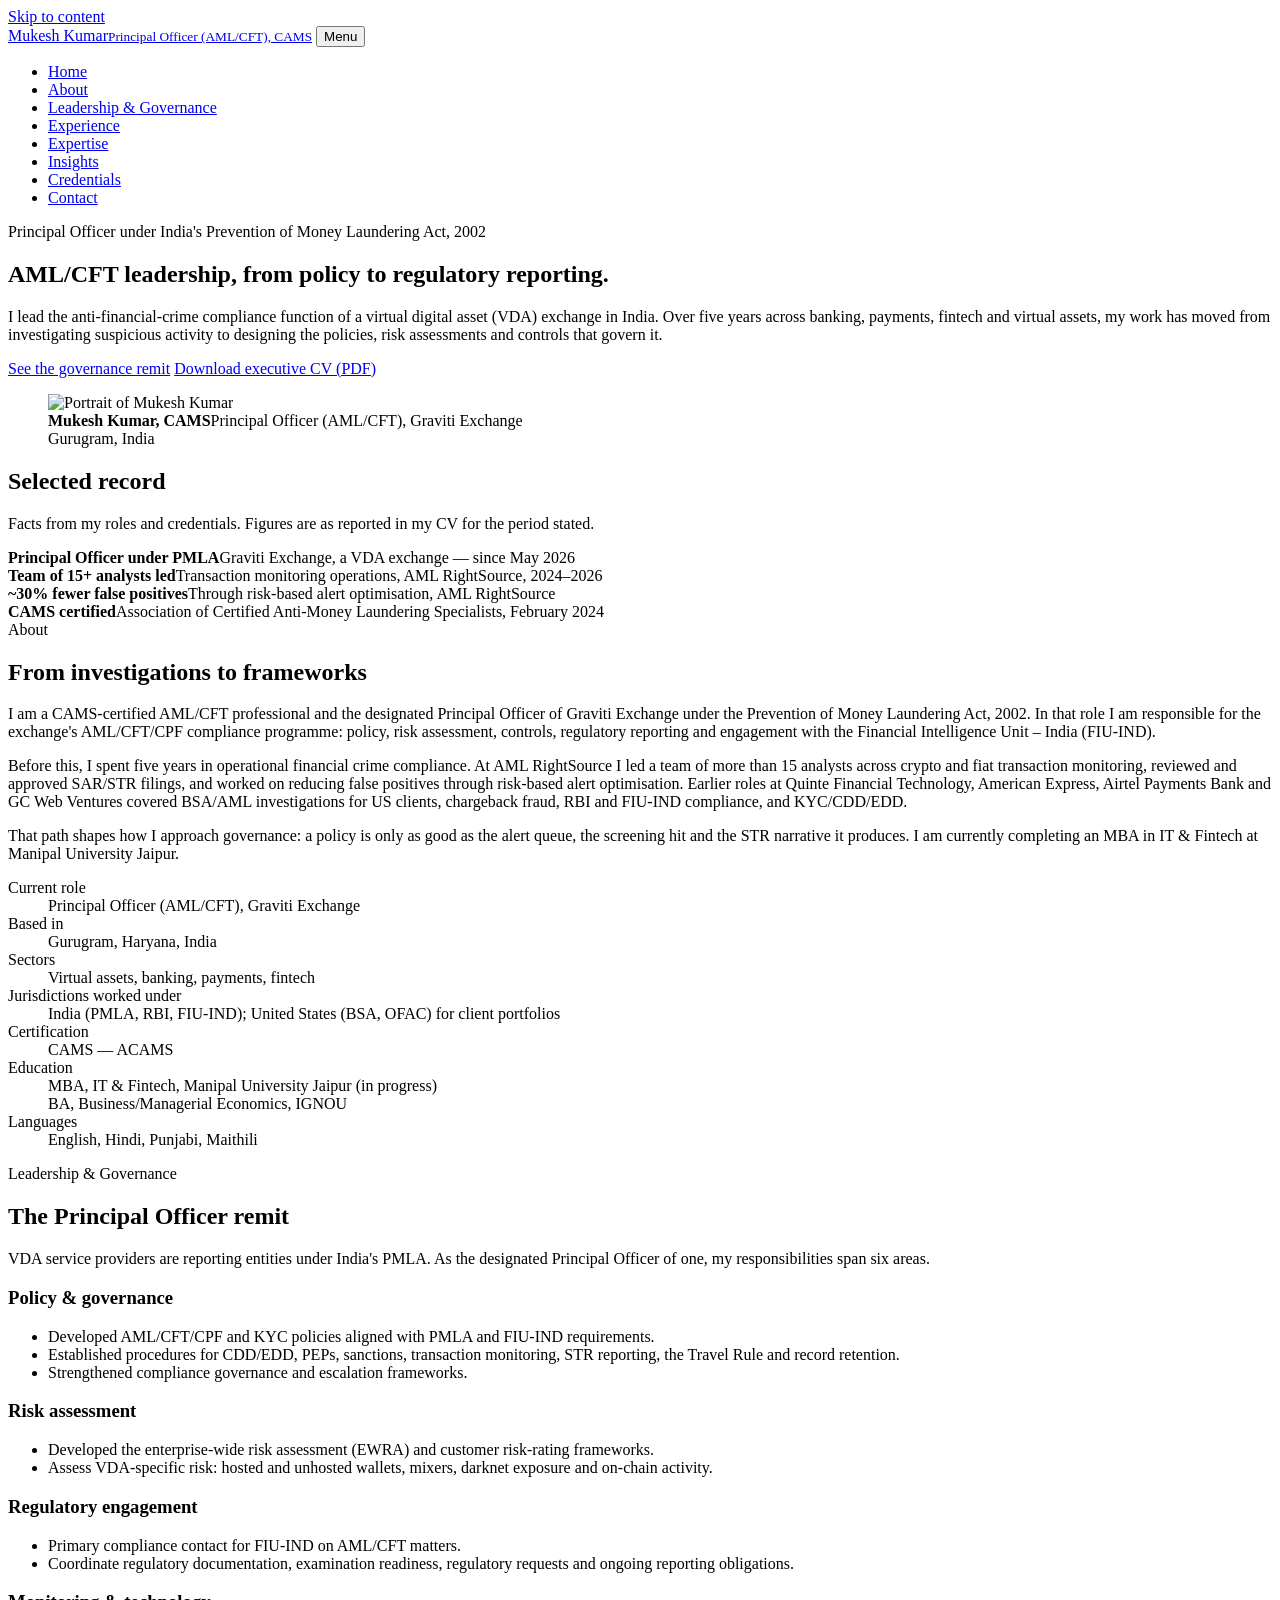
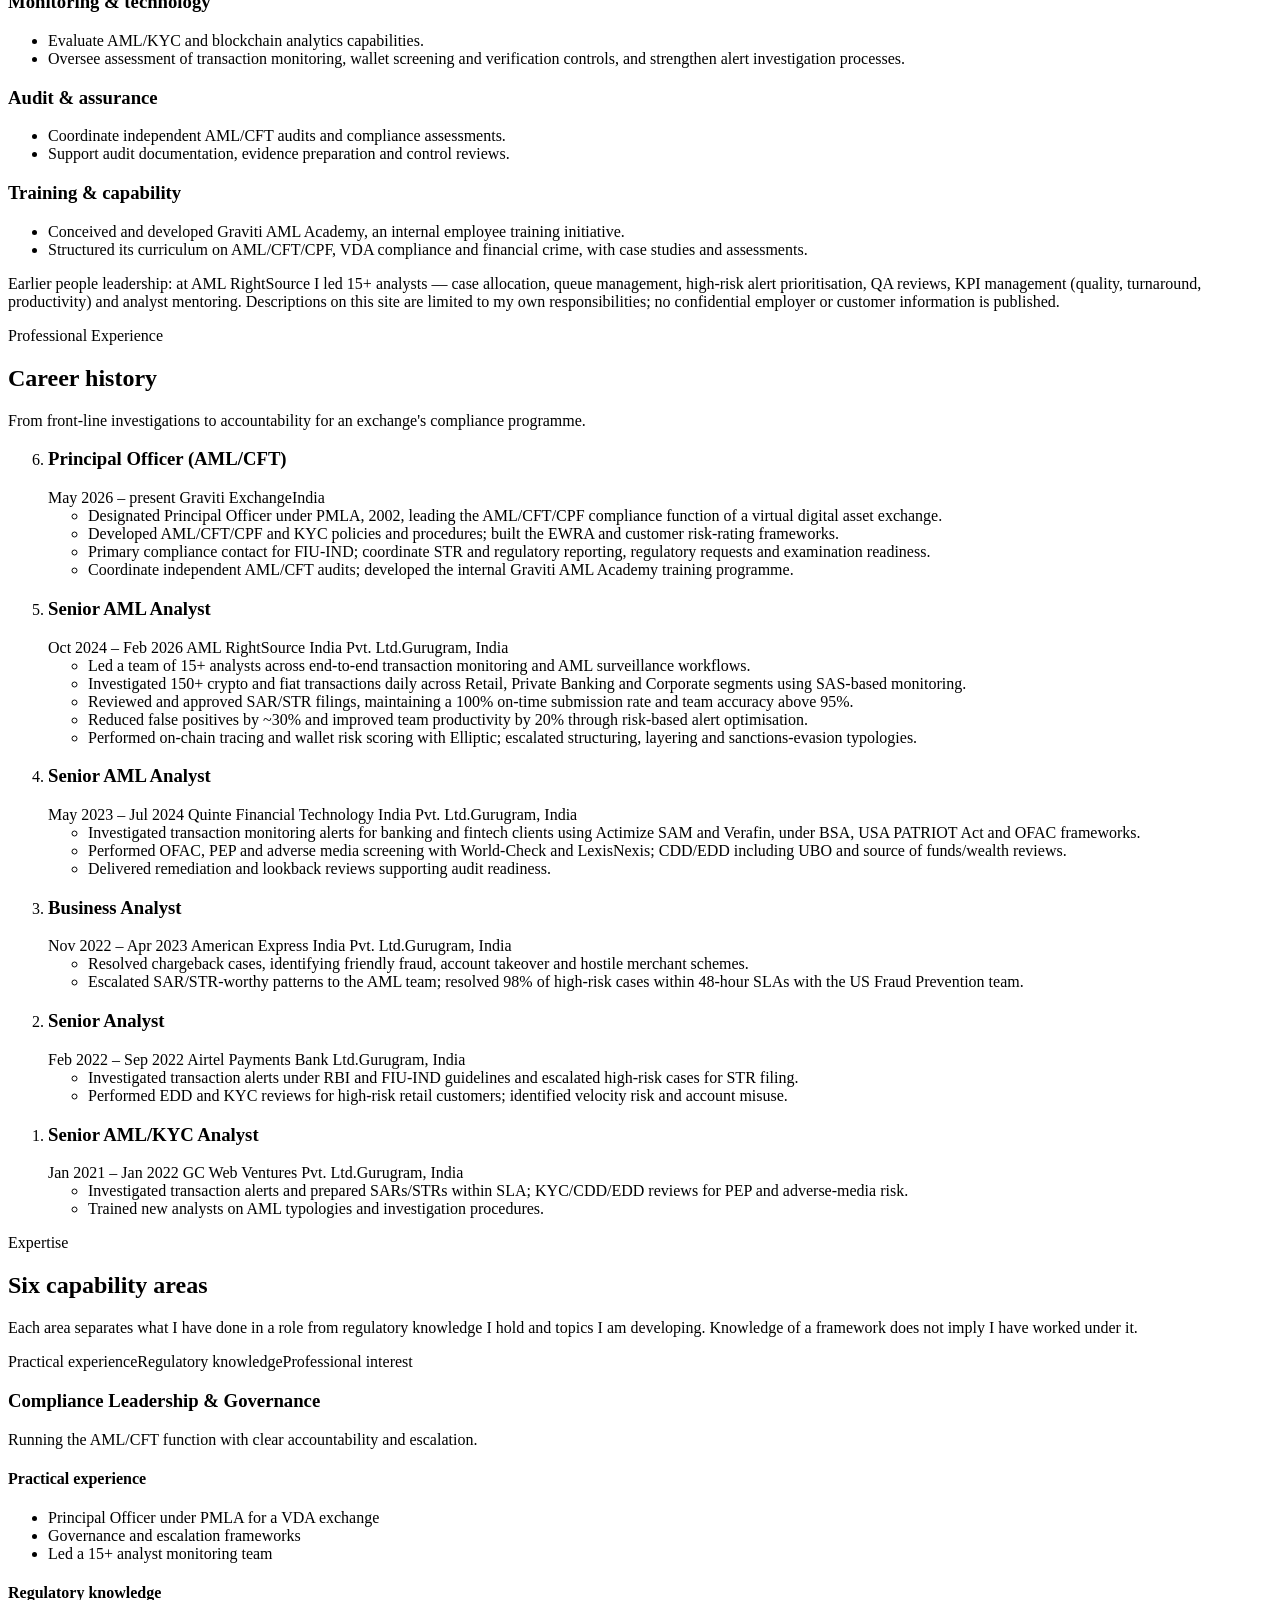
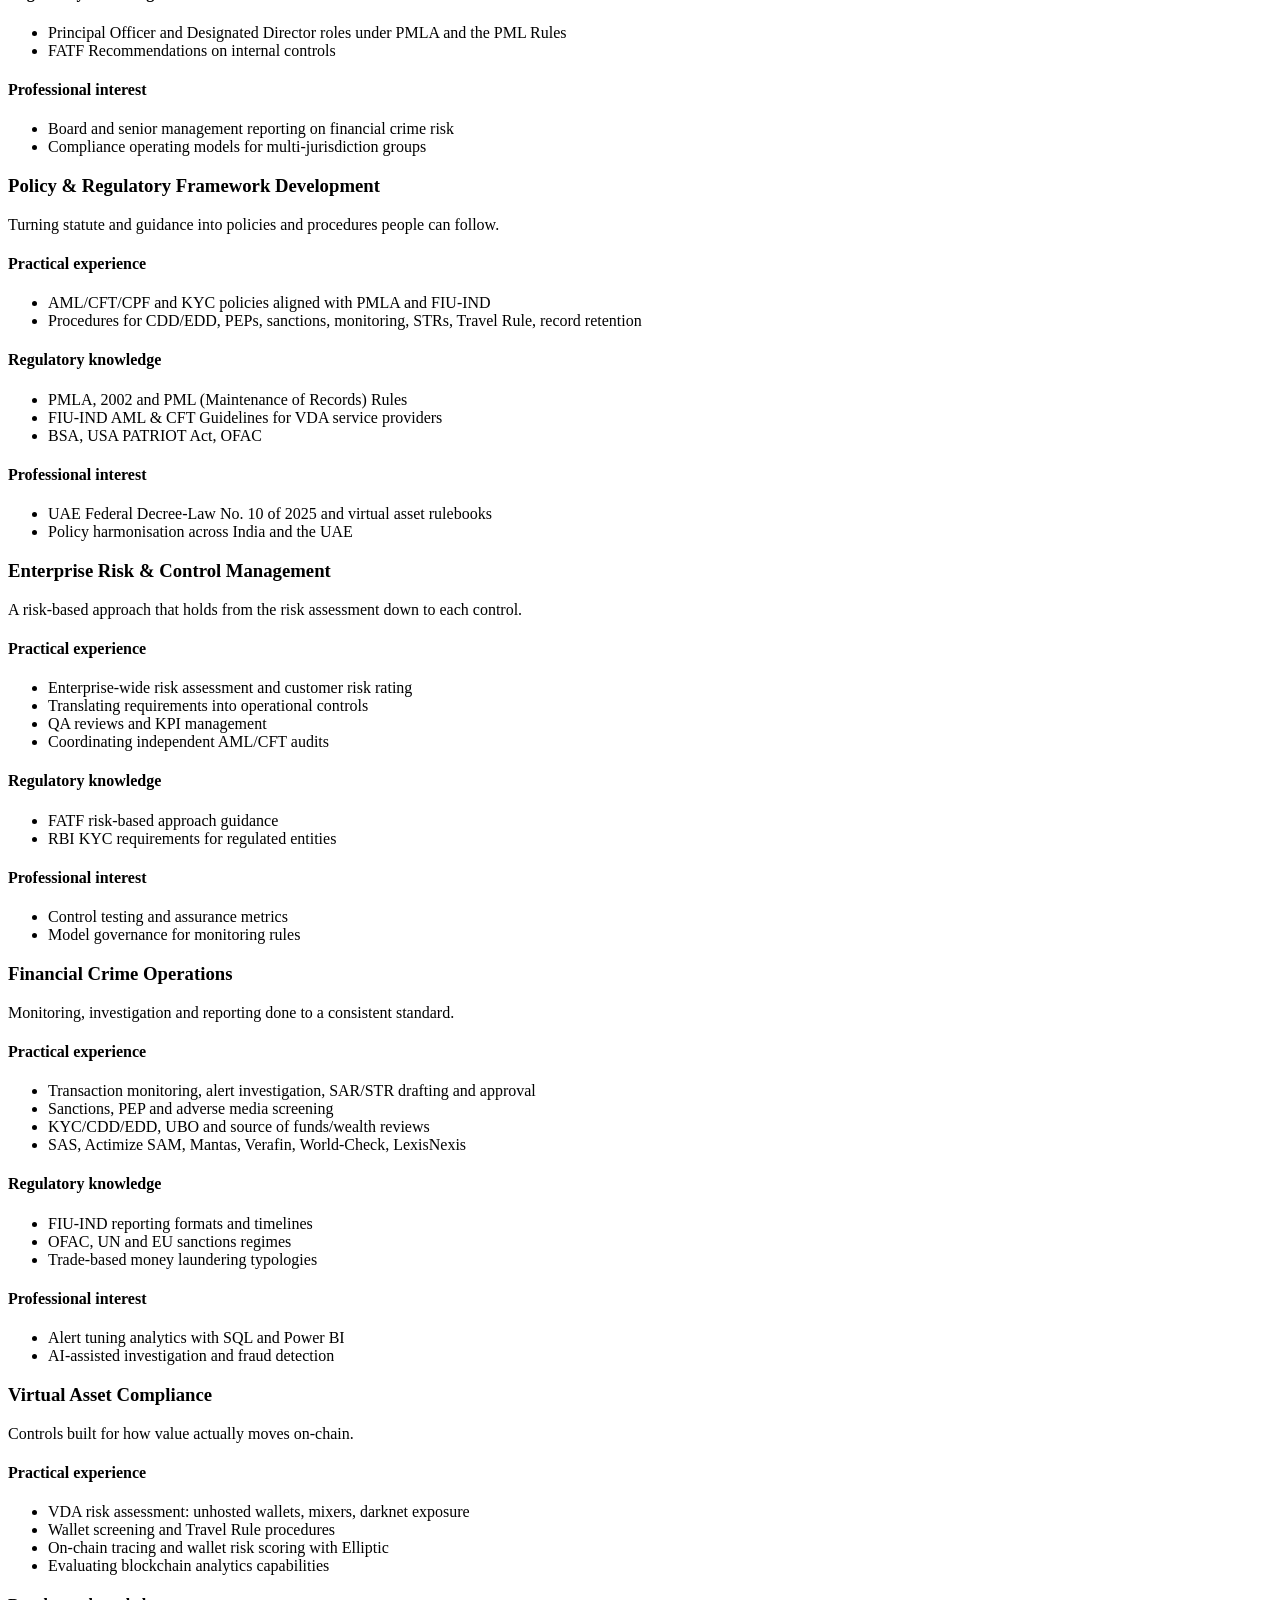
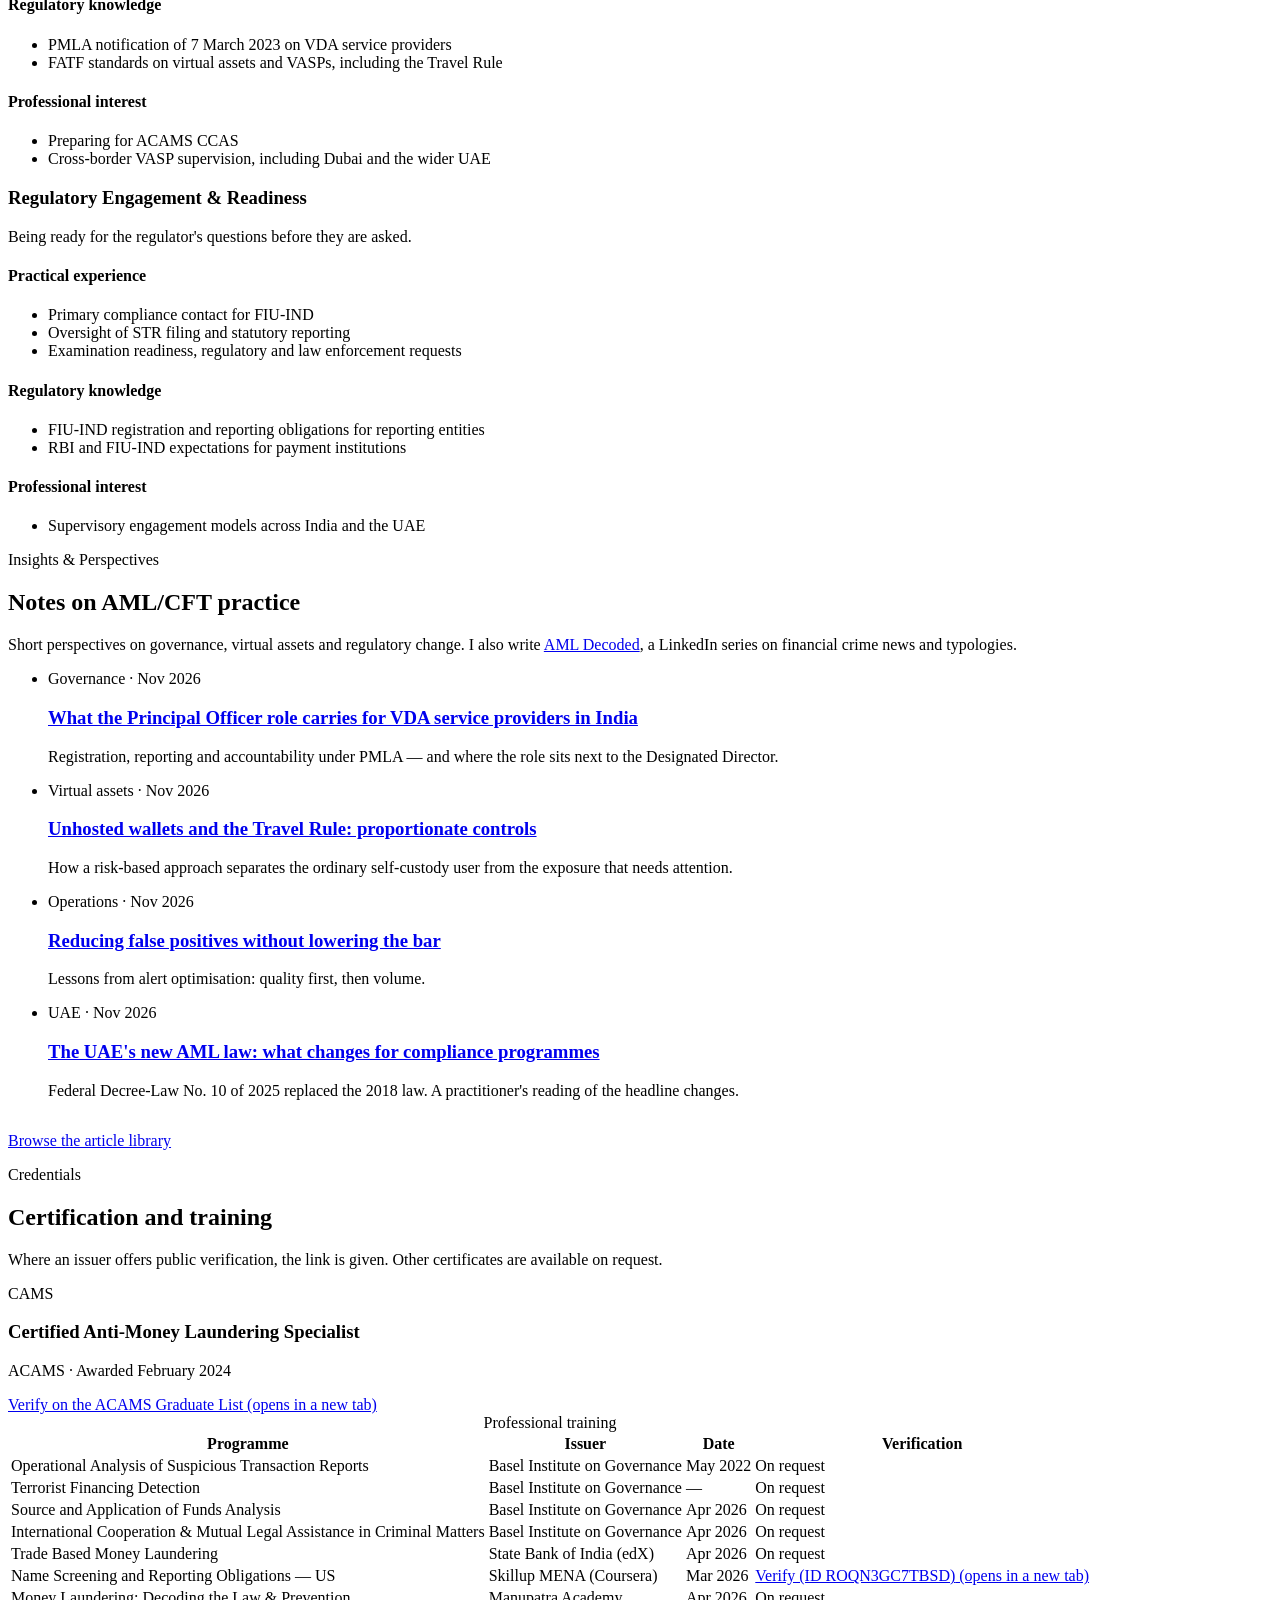
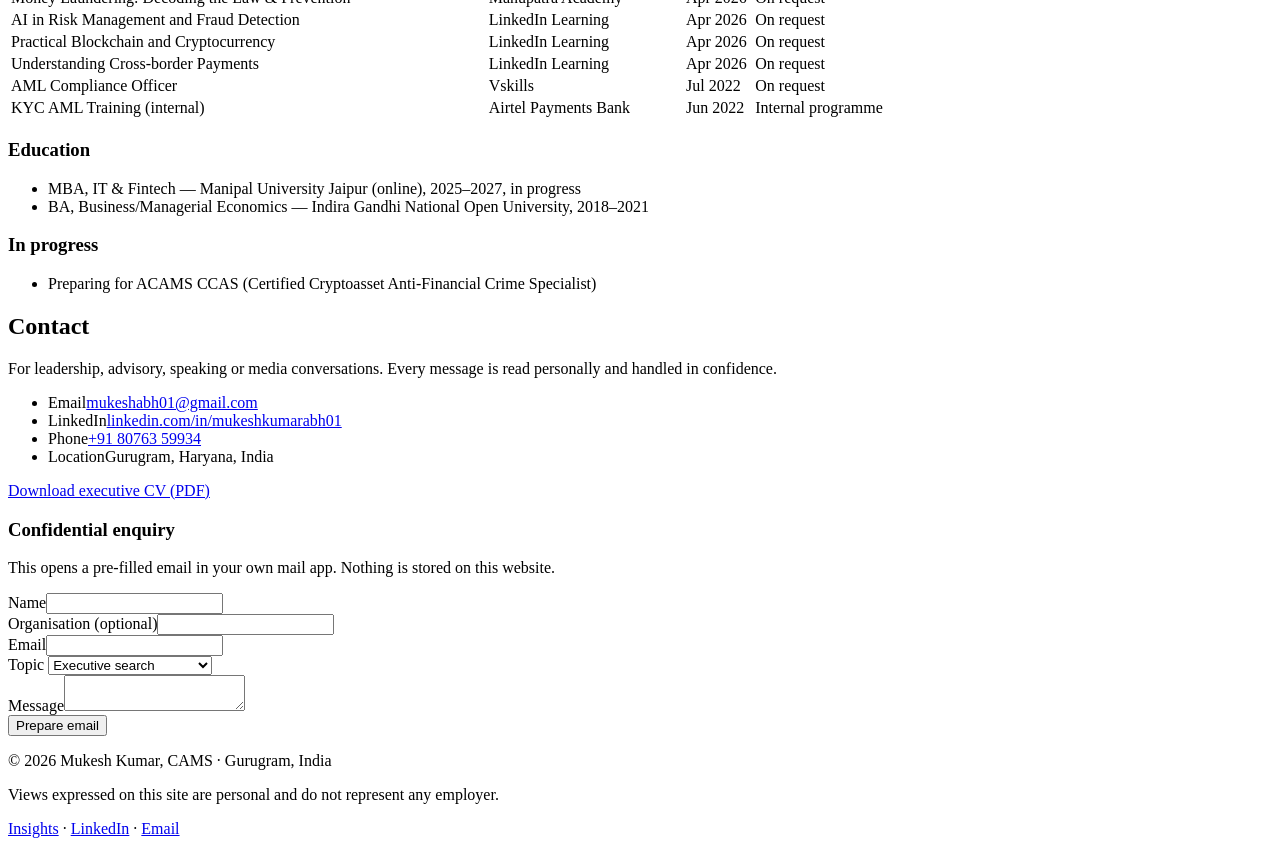
==== commit 11ae7d3c: "Add files via upload" ====
--- a/index.html
+++ b/index.html
@@ -1,488 +1,510 @@
 <!DOCTYPE html>
-<html lang="en">
+<html lang="en-IN">
 <head>
-<meta charset="UTF-8">
-<meta name="viewport" content="width=device-width, initial-scale=1.0">
-<title>Mukesh Kumar — Principal Officer (AML/CFT) | CAMS | Gurugram</title>
-<meta name="description" content="CAMS-certified Principal Officer (AML/CFT) at Graviti Exchange, a VDA exchange. 5+ years in Financial Crime Compliance: AML policy, PMLA & FIU-IND reporting, risk assessment, KYC/EDD, transaction monitoring and crypto investigations.">
-<!-- Google Analytics -->
+<meta charset="utf-8">
+<meta name="viewport" content="width=device-width, initial-scale=1">
+<title>Mukesh Kumar, CAMS | Principal Officer (AML/CFT) | Financial Crime Governance</title>
+<meta name="description" content="Mukesh Kumar, CAMS — Principal Officer (AML/CFT) under India's PMLA at a VDA exchange. AML/CFT governance, policy, risk assessment and virtual asset compliance across India, the UAE and global VASP, banking and fintech.">
+<meta name="keywords" content="Principal Officer AML, MLRO, Head of Compliance, AML/CFT governance, financial crime governance, VASP compliance, virtual asset compliance, PMLA, FIU-IND, Dubai, UAE, India, CAMS">
+<meta name="author" content="Mukesh Kumar">
+<meta name="robots" content="index, follow, max-image-preview:large">
+<link rel="canonical" href="https://mukesh-amlpro.netlify.app/">
+<meta name="theme-color" content="#13233f">
+
+<meta property="og:type" content="profile">
+<meta property="og:site_name" content="Mukesh Kumar">
+<meta property="og:title" content="Mukesh Kumar, CAMS | Principal Officer (AML/CFT)">
+<meta property="og:description" content="AML/CFT leadership, from policy to regulatory reporting — India, the UAE and global VASP, banking and fintech.">
+<meta property="og:url" content="https://mukesh-amlpro.netlify.app/">
+<meta property="og:image" content="https://mukesh-amlpro.netlify.app/assets/img/og-image.jpg">
+<meta property="og:image:width" content="1200">
+<meta property="og:image:height" content="630">
+<meta property="og:locale" content="en_IN">
+<meta property="profile:first_name" content="Mukesh">
+<meta property="profile:last_name" content="Kumar">
+<meta name="twitter:card" content="summary_large_image">
+<meta name="twitter:title" content="Mukesh Kumar, CAMS | Principal Officer (AML/CFT)">
+<meta name="twitter:description" content="AML/CFT leadership, from policy to regulatory reporting.">
+<meta name="twitter:image" content="https://mukesh-amlpro.netlify.app/assets/img/og-image.jpg">
+
+<link rel="icon" href="/favicon.ico" sizes="any">
+<link rel="icon" type="image/png" sizes="32x32" href="/favicon-32.png">
+<link rel="apple-touch-icon" href="/apple-touch-icon.png">
+
+<link rel="preload" href="/assets/fonts/public-sans-latin-400-normal.woff2" as="font" type="font/woff2" crossorigin>
+<link rel="preload" href="/assets/fonts/spectral-latin-400-normal.woff2" as="font" type="font/woff2" crossorigin>
+<link rel="stylesheet" href="/assets/css/site.css">
+<link rel="preload" as="image" href="/assets/img/mukesh-kumar-portrait.webp" type="image/webp">
+
+<!-- Google Analytics (unchanged property from the live site) -->
 <script async src="https://www.googletagmanager.com/gtag/js?id=G-E5HQB2ZX3Q"></script>
 <script>
   window.dataLayer = window.dataLayer || [];
   function gtag(){dataLayer.push(arguments);}
   gtag('js', new Date());
   gtag('config', 'G-E5HQB2ZX3Q');
-  function trackResumeDownload() {
-    gtag('event', 'resume_download', {
-      'event_category': 'engagement',
-      'event_label': 'Resume PDF Download'
-    });
+</script>
+
+<script type="application/ld+json">
+{
+  "@context": "https://schema.org",
+  "@type": "ProfilePage",
+  "url": "https://mukesh-amlpro.netlify.app/",
+  "mainEntity": {
+    "@type": "Person",
+    "@id": "https://mukesh-amlpro.netlify.app/#person",
+    "name": "Mukesh Kumar",
+    "honorificSuffix": "CAMS",
+    "jobTitle": "Principal Officer (AML/CFT)",
+    "description": "CAMS-certified AML/CFT professional; Principal Officer under India's Prevention of Money Laundering Act, 2002 at a virtual digital asset exchange.",
+    "image": "https://mukesh-amlpro.netlify.app/assets/img/mukesh-kumar-portrait.jpg",
+    "email": "mailto:mukeshabh01@gmail.com",
+    "worksFor": { "@type": "Organization", "name": "Graviti Exchange" },
+    "address": { "@type": "PostalAddress", "addressLocality": "Gurugram", "addressRegion": "Haryana", "addressCountry": "IN" },
+    "alumniOf": [
+      { "@type": "CollegeOrUniversity", "name": "Indira Gandhi National Open University" },
+      { "@type": "CollegeOrUniversity", "name": "Manipal University Jaipur" }
+    ],
+    "hasCredential": {
+      "@type": "EducationalOccupationalCredential",
+      "name": "Certified Anti-Money Laundering Specialist (CAMS)",
+      "credentialCategory": "Professional certification",
+      "recognizedBy": { "@type": "Organization", "name": "ACAMS", "url": "https://www.acams.org" }
+    },
+    "knowsAbout": ["AML/CFT governance", "Financial crime compliance", "Prevention of Money Laundering Act, 2002", "FIU-IND reporting", "Virtual asset service provider (VASP) compliance", "Enterprise-wide risk assessment", "Sanctions and PEP screening", "Transaction monitoring", "Travel Rule"],
+    "knowsLanguage": ["English", "Hindi", "Punjabi", "Maithili"],
+    "sameAs": ["https://www.linkedin.com/in/mukeshkumarabh01"]
   }
+}
 </script>
-<link rel="icon" type="image/x-icon" href="[data-uri]">
-<link rel="icon" type="image/png" sizes="32x32" href="[data-uri]">
-<link rel="apple-touch-icon" sizes="180x180" href="[data-uri]">
-<link rel="preconnect" href="https://fonts.googleapis.com">
-<link rel="preconnect" href="https://fonts.gstatic.com" crossorigin>
-<link href="https://fonts.googleapis.com/css2?family=DM+Serif+Display:ital@0;1&family=DM+Mono:wght@400;500&family=Outfit:wght@300;400;500;600&display=swap" rel="stylesheet">
-<style>
-  *, *::before, *::after { box-sizing: border-box; margin: 0; padding: 0; }
-  :root {
-    --ink: #0e0e0e; --ink2: #3a3a3a; --ink3: #777;
-    --paper: #f5f2ec; --paper2: #edeae2;
-    --accent: #c84b2f; --accent2: #1a3a5c; --line: rgba(0,0,0,0.1);
-    --serif: "DM Serif Display", Georgia, serif;
-    --sans: "Outfit", sans-serif; --mono: "DM Mono", monospace;
-  }
-  html { scroll-behavior: smooth; }
-  body { font-family: var(--sans); background: var(--paper); color: var(--ink); overflow-x: hidden; font-size: 16px; line-height: 1.6; }
-
-  /* NAV */
-  nav { position: fixed; top: 0; left: 0; right: 0; z-index: 100; display: flex; align-items: center; justify-content: space-between; padding: 1rem 4rem; background: rgba(245,242,236,0.95); backdrop-filter: blur(12px); border-bottom: 1px solid var(--line); }
-  .nav-logo { font-family: var(--serif); font-size: 1.1rem; color: var(--ink); text-decoration: none; }
-  .nav-links { display: flex; gap: 2rem; list-style: none; }
-  .nav-links a { font-size: 0.78rem; font-weight: 500; letter-spacing: 0.08em; text-transform: uppercase; color: var(--ink2); text-decoration: none; transition: color 0.2s; }
-  .nav-links a:hover { color: var(--accent); }
-  .nav-right { display: flex; gap: 0.75rem; align-items: center; }
-  .nav-cta { font-size: 0.75rem; font-weight: 600; letter-spacing: 0.08em; text-transform: uppercase; color: var(--paper); background: var(--ink); padding: 0.5rem 1.1rem; border-radius: 2px; text-decoration: none; transition: background 0.2s; }
-  .nav-cta:hover { background: var(--accent); }
-  .nav-resume { font-size: 0.75rem; font-weight: 600; letter-spacing: 0.08em; text-transform: uppercase; color: var(--accent); border: 1px solid var(--accent); padding: 0.5rem 1.1rem; border-radius: 2px; text-decoration: none; transition: all 0.2s; cursor: pointer; background: transparent; }
-  .nav-resume:hover { background: var(--accent); color: #fff; }
-
-  /* HERO */
-  #hero { min-height: 100vh; display: grid; grid-template-columns: 1fr 1fr; padding-top: 68px; }
-  .hero-left { display: flex; flex-direction: column; justify-content: center; padding: 4rem 3rem 4rem 4rem; }
-  .hero-tag { display: inline-flex; align-items: center; gap: 0.5rem; font-family: var(--mono); font-size: 0.7rem; color: var(--accent); letter-spacing: 0.12em; text-transform: uppercase; margin-bottom: 1.2rem; }
-  .hero-tag::before { content: ""; display: block; width: 24px; height: 1px; background: var(--accent); }
-  .hero-photo-mobile { display: none; }
-  .hero-name { font-family: var(--serif); font-size: clamp(2.8rem, 4.5vw, 4.2rem); line-height: 1.05; margin-bottom: 0.3rem; letter-spacing: -0.02em; }
-  .hero-name em { font-style: italic; color: var(--accent); }
-  .hero-title { font-family: var(--mono); font-size: 0.78rem; color: var(--ink3); letter-spacing: 0.05em; margin-bottom: 1.5rem; line-height: 1.8; }
-  .hero-desc { font-size: 0.97rem; font-weight: 300; color: var(--ink2); max-width: 420px; line-height: 1.75; margin-bottom: 2rem; }
-  .hero-actions { display: flex; gap: 0.75rem; flex-wrap: wrap; }
-  .btn-primary { font-size: 0.78rem; font-weight: 600; letter-spacing: 0.08em; text-transform: uppercase; background: var(--accent); color: #fff; padding: 0.8rem 1.8rem; border-radius: 2px; text-decoration: none; transition: all 0.2s; border: none; cursor: pointer; }
-  .btn-primary:hover { background: #a83820; transform: translateY(-1px); }
-  .btn-outline { font-size: 0.78rem; font-weight: 600; letter-spacing: 0.08em; text-transform: uppercase; background: transparent; color: var(--ink); padding: 0.8rem 1.8rem; border: 1px solid var(--ink); border-radius: 2px; text-decoration: none; transition: all 0.2s; cursor: pointer; }
-  .btn-outline:hover { background: var(--ink); color: var(--paper); }
-
-  .hero-right { background: var(--accent2); display: flex; flex-direction: column; position: relative; overflow: hidden; }
-  .hero-photo-wrap { flex: 1; display: flex; align-items: flex-end; justify-content: center; padding: 2rem 2rem 0; position: relative; z-index: 2; }
-  .hero-photo { width: 100%; max-width: 320px; object-fit: cover; object-position: top; border-radius: 4px 4px 0 0; display: block; }
-  .hero-bg-text { position: absolute; bottom: 160px; left: 50%; transform: translateX(-50%); font-family: var(--serif); font-size: 10rem; color: rgba(255,255,255,0.04); white-space: nowrap; pointer-events: none; }
-  .hero-stats { display: grid; grid-template-columns: 1fr 1fr; gap: 1px; background: rgba(255,255,255,0.1); position: relative; z-index: 2; }
-  .stat { padding: 1.2rem 1.5rem; background: rgba(255,255,255,0.04); transition: background 0.2s; }
-  .stat:hover { background: rgba(255,255,255,0.08); }
-  .stat-num { font-family: var(--serif); font-size: 2.4rem; color: #fff; line-height: 1; margin-bottom: 0.2rem; }
-  .stat-num span { font-size: 1.2rem; color: var(--accent); }
-  .stat-label { font-family: var(--mono); font-size: 0.65rem; color: rgba(255,255,255,0.5); letter-spacing: 0.1em; text-transform: uppercase; }
-  .hero-cert { position: absolute; top: 1.5rem; right: 1.5rem; z-index: 3; border: 1px solid rgba(255,255,255,0.2); padding: 0.5rem 0.9rem; display: flex; align-items: center; gap: 0.5rem; }
-  .cert-dot { width: 7px; height: 7px; background: #4ade80; border-radius: 50%; animation: pulse 2s infinite; }
-  .cert-text { font-family: var(--mono); font-size: 0.65rem; color: rgba(255,255,255,0.8); letter-spacing: 0.08em; }
-  @keyframes pulse { 0%,100%{opacity:1;transform:scale(1)} 50%{opacity:0.6;transform:scale(1.2)} }
-
-  /* SECTIONS */
-  section { padding: 5rem 4rem; }
-  .section-label { font-family: var(--mono); font-size: 0.68rem; color: var(--accent); letter-spacing: 0.14em; text-transform: uppercase; margin-bottom: 0.6rem; display: flex; align-items: center; gap: 0.5rem; }
-  .section-label::after { content: ""; flex: 0 0 28px; height: 1px; background: var(--accent); }
-  .section-title { font-family: var(--serif); font-size: clamp(1.8rem, 3vw, 2.6rem); line-height: 1.1; margin-bottom: 2.5rem; }
-
-  /* ABOUT */
-  #about { background: var(--paper2); }
-  .about-grid { display: grid; grid-template-columns: 1fr 1fr; gap: 4rem; align-items: start; }
-  .about-text p { font-size: 0.97rem; font-weight: 300; line-height: 1.85; color: var(--ink2); margin-bottom: 1rem; }
-  .about-text p strong { font-weight: 600; color: var(--ink); }
-  .about-sidebar { display: flex; flex-direction: column; gap: 1.2rem; }
-  .info-block { border-left: 2px solid var(--accent); padding-left: 1rem; }
-  .info-block-label { font-family: var(--mono); font-size: 0.65rem; color: var(--ink3); letter-spacing: 0.1em; text-transform: uppercase; margin-bottom: 0.2rem; }
-  .info-block-val { font-size: 0.88rem; font-weight: 500; color: var(--ink); line-height: 1.5; }
-  .reg-tags { display: flex; flex-wrap: wrap; gap: 0.4rem; margin-top: 1.2rem; }
-  .reg-tag { font-family: var(--mono); font-size: 0.65rem; letter-spacing: 0.05em; padding: 0.28rem 0.7rem; border: 1px solid var(--line); border-radius: 2px; color: var(--ink2); background: var(--paper); transition: all 0.15s; }
-  .reg-tag:hover { border-color: var(--accent); color: var(--accent); }
-
-  /* EXPERIENCE */
-  #experience { background: var(--paper); }
-  .exp-item { display: grid; grid-template-columns: 190px 1fr; border-top: 1px solid var(--line); padding: 2rem 0; gap: 2.5rem; }
-  .exp-item:last-child { border-bottom: 1px solid var(--line); }
-  .exp-period { font-family: var(--mono); font-size: 0.7rem; color: var(--accent); letter-spacing: 0.05em; margin-bottom: 0.3rem; }
-  .exp-co { font-size: 0.83rem; font-weight: 600; color: var(--ink); margin-bottom: 0.15rem; }
-  .exp-loc { font-family: var(--mono); font-size: 0.65rem; color: var(--ink3); }
-  .exp-role { font-family: var(--serif); font-size: 1.3rem; color: var(--ink); margin-bottom: 0.8rem; line-height: 1.2; }
-  .exp-points { list-style: none; display: flex; flex-direction: column; gap: 0.4rem; }
-  .exp-points li { font-size: 0.88rem; font-weight: 300; color: var(--ink2); line-height: 1.6; padding-left: 1rem; position: relative; }
-  .exp-points li::before { content: "→"; position: absolute; left: 0; color: var(--accent); font-size: 0.75rem; top: 0.15rem; }
-  .exp-badge { display: inline-block; margin-top: 0.7rem; font-family: var(--mono); font-size: 0.62rem; letter-spacing: 0.07em; background: var(--accent2); color: rgba(255,255,255,0.8); padding: 0.22rem 0.6rem; border-radius: 2px; }
-
-  /* SKILLS */
-  #skills { background: var(--ink); }
-  #skills .section-label { color: var(--accent); }
-  #skills .section-label::after { background: var(--accent); }
-  #skills .section-title { color: #fff; }
-  .skills-grid { display: grid; grid-template-columns: repeat(3, 1fr); gap: 1px; background: rgba(255,255,255,0.08); }
-  .skill-card { background: var(--ink); padding: 1.75rem 1.5rem; transition: background 0.2s; }
-  .skill-card:hover { background: #1a1a1a; }
-  .skill-num { font-family: var(--serif); font-size: 2.2rem; color: rgba(255,255,255,0.07); margin-bottom: 0.3rem; line-height: 1; }
-  .skill-name { font-size: 0.92rem; font-weight: 600; color: #fff; margin-bottom: 0.4rem; }
-  .skill-desc { font-size: 0.77rem; font-weight: 300; color: rgba(255,255,255,0.45); line-height: 1.6; }
-  .skill-bar { height: 2px; background: rgba(255,255,255,0.08); margin-top: 0.8rem; border-radius: 1px; overflow: hidden; }
-  .skill-fill { height: 100%; background: var(--accent); border-radius: 1px; }
-
-  /* CERTIFICATIONS */
-  #certifications { background: var(--paper2); }
-  .cert-grid { display: grid; grid-template-columns: repeat(3, 1fr); gap: 1.25rem; }
-  .cert-card { background: var(--paper); border: 1px solid var(--line); border-radius: 4px; padding: 1.5rem; transition: all 0.2s; position: relative; overflow: hidden; }
-  .cert-card:hover { border-color: var(--accent); transform: translateY(-2px); }
-  .cert-card::before { content: ""; position: absolute; top: 0; left: 0; width: 3px; height: 100%; background: var(--accent); }
-  .cert-issuer { font-family: var(--mono); font-size: 0.65rem; color: var(--accent); letter-spacing: 0.1em; text-transform: uppercase; margin-bottom: 0.4rem; }
-  .cert-name { font-size: 0.92rem; font-weight: 600; color: var(--ink); margin-bottom: 0.3rem; line-height: 1.4; }
-  .cert-detail { font-size: 0.78rem; color: var(--ink3); }
-
-  /* TOOLS */
-  #tools { background: var(--paper); }
-  .tools-grid { display: grid; grid-template-columns: repeat(3, 1fr); gap: 2.5rem; }
-  .tool-group-label { font-family: var(--mono); font-size: 0.67rem; letter-spacing: 0.1em; color: var(--ink3); text-transform: uppercase; margin-bottom: 0.8rem; }
-  .tools-flex { display: flex; flex-wrap: wrap; gap: 0.4rem; }
-  .tool-chip { font-family: var(--mono); font-size: 0.72rem; letter-spacing: 0.04em; padding: 0.4rem 0.9rem; border: 1px solid var(--line); background: var(--paper2); color: var(--ink2); border-radius: 2px; transition: all 0.15s; }
-  .tool-chip:hover { background: var(--accent); color: #fff; border-color: var(--accent); }
-
-  /* ACHIEVEMENTS */
-  #achievements { background: var(--accent2); }
-  #achievements .section-label { color: rgba(255,255,255,0.5); }
-  #achievements .section-label::after { background: rgba(255,255,255,0.3); }
-  #achievements .section-title { color: #fff; }
-  .ach-grid { display: grid; grid-template-columns: repeat(4, 1fr); gap: 1px; background: rgba(255,255,255,0.1); }
-  .ach-card { background: var(--accent2); padding: 2rem 1.5rem; transition: background 0.2s; }
-  .ach-card:hover { background: rgba(255,255,255,0.05); }
-  .ach-num { font-family: var(--serif); font-size: 3rem; color: #fff; line-height: 1; margin-bottom: 0.3rem; }
-  .ach-num span { font-size: 1.5rem; color: var(--accent); }
-  .ach-label { font-size: 0.85rem; font-weight: 500; color: rgba(255,255,255,0.7); margin-bottom: 0.3rem; }
-  .ach-desc { font-size: 0.75rem; color: rgba(255,255,255,0.4); line-height: 1.5; }
-
-  /* CONTACT */
-  #contact { background: var(--paper2); }
-  .contact-grid { display: grid; grid-template-columns: 1fr 1fr; gap: 4rem; align-items: start; }
-  .contact-desc { font-size: 0.97rem; font-weight: 300; color: var(--ink2); line-height: 1.8; margin-bottom: 1.5rem; }
-  .contact-links { display: flex; flex-direction: column; gap: 0; }
-  .contact-link { display: flex; align-items: center; gap: 0.75rem; font-size: 0.88rem; color: var(--ink2); text-decoration: none; border-bottom: 1px solid var(--line); padding: 0.8rem 0; transition: color 0.2s; }
-  .contact-link:hover { color: var(--accent); }
-  .contact-link-icon { font-family: var(--mono); font-size: 0.62rem; letter-spacing: 0.1em; color: var(--accent); min-width: 55px; }
-  .otw-box { background: var(--ink); padding: 2rem; border-radius: 4px; }
-  .otw-header { display: flex; align-items: center; gap: 0.6rem; margin-bottom: 1rem; }
-  .otw-dot { width: 8px; height: 8px; background: #4ade80; border-radius: 50%; animation: pulse 2s infinite; }
-  .otw-title { font-family: var(--mono); font-size: 0.7rem; letter-spacing: 0.1em; color: #4ade80; text-transform: uppercase; }
-  .otw-roles { display: flex; flex-direction: column; gap: 0.4rem; }
-  .otw-role { font-size: 0.85rem; color: rgba(255,255,255,0.7); padding-left: 0.8rem; border-left: 1px solid rgba(255,255,255,0.15); }
-  .otw-note { margin-top: 1rem; font-family: var(--mono); font-size: 0.65rem; color: rgba(255,255,255,0.35); letter-spacing: 0.06em; }
-  .resume-download { display: flex; align-items: center; gap: 0.6rem; margin-top: 1.5rem; font-size: 0.8rem; font-weight: 600; letter-spacing: 0.07em; text-transform: uppercase; background: var(--accent); color: #fff; padding: 0.85rem 1.5rem; border-radius: 2px; text-decoration: none; transition: background 0.2s; width: fit-content; cursor: pointer; border: none; }
-  .resume-download:hover { background: #a83820; }
-
-  footer { background: #080808; padding: 1.5rem 4rem; display: flex; align-items: center; justify-content: space-between; }
-  .footer-name { font-family: var(--serif); font-size: 0.88rem; color: rgba(255,255,255,0.3); }
-  .footer-note { font-family: var(--mono); font-size: 0.62rem; color: rgba(255,255,255,0.18); letter-spacing: 0.08em; }
-
-  .fade-up { opacity: 0; transform: translateY(20px); transition: opacity 0.6s ease, transform 0.6s ease; }
-  .fade-up.visible { opacity: 1; transform: translateY(0); }
-
-  @media (max-width: 900px) {
-    nav { padding: 1rem 1.5rem; }
-    .nav-links { display: none; }
-    #hero { grid-template-columns: 1fr; }
-    .hero-right { min-height: 300px; }
-    .hero-photo-wrap { padding: 2rem 2rem 0; }
-    .hero-photo { max-width: 220px; }
-    .hero-left { padding: 2.5rem 1.5rem; }
-    section { padding: 3.5rem 1.5rem; }
-    .about-grid, .contact-grid { grid-template-columns: 1fr; gap: 2rem; }
-    .exp-item { grid-template-columns: 1fr; gap: 0.4rem; }
-    .skills-grid, .cert-grid, .tools-grid { grid-template-columns: 1fr 1fr; }
-    .ach-grid { grid-template-columns: 1fr 1fr; }
-    footer { flex-direction: column; gap: 0.4rem; padding: 1.5rem; text-align: center; }
-  }
-</style>
 </head>
 <body>
-
-<nav>
-  <a class="nav-logo" href="#">Mukesh Kumar</a>
-  <ul class="nav-links">
-    <li><a href="#about">About</a></li>
-    <li><a href="#experience">Experience</a></li>
-    <li><a href="#skills">Skills</a></li>
-    <li><a href="#certifications">Certifications</a></li>
-    <li><a href="#contact">Contact</a></li>
-  </ul>
-  <div class="nav-right">
-    <button class="nav-resume" onclick="downloadResume()">Download CV</button>
-    <a class="nav-cta" href="mailto:mukeshabh01@gmail.com">Contact Me</a>
-  </div>
-</nav>
-
-<section id="hero">
-  <div class="hero-left">
-    <div class="hero-tag">Principal Officer · Graviti Exchange</div>
-    <h1 class="hero-name">Mukesh<br><em>Kumar</em></h1>
-    <div class="hero-title">CAMS Certified · Principal Officer (AML/CFT) · 5+ Years<br>Financial Crime Compliance · Gurugram, India</div>
-    <p class="hero-desc">I build the frameworks that keep criminals out. AML/CFT policy, PMLA &amp; FIU-IND compliance, risk assessment and crypto investigations — across banks, fintechs, payment institutions and now a Virtual Digital Asset exchange.</p>
-    <div class="hero-actions">
-      <a class="btn-primary" href="mailto:mukeshabh01@gmail.com">Get in Touch</a>
-      <button class="btn-outline" onclick="downloadResume()">Download Resume</button>
-    </div>
-  </div>
-  <div class="hero-right">
-    <div class="hero-bg-text">AML</div>
-    <div class="hero-cert"><div class="cert-dot"></div><div class="cert-text">CAMS Certified · ACAMS</div></div>
-    <div class="hero-photo-wrap">
-      <img class="hero-photo" src="[data-uri]" alt="Mukesh Kumar — Principal Officer (AML/CFT)">
-    </div>
-    <div class="hero-stats">
-      <div class="stat"><div class="stat-num">5<span>+</span></div><div class="stat-label">Years Experience</div></div>
-      <div class="stat"><div class="stat-num">150<span>+</span></div><div class="stat-label">Daily Cases</div></div>
-      <div class="stat"><div class="stat-num">30<span>%</span></div><div class="stat-label">False Positive Reduction</div></div>
-      <div class="stat"><div class="stat-num">15<span>+</span></div><div class="stat-label">Analysts Led</div></div>
-    </div>
-  </div>
-</section>
-
-<section id="about">
-  <div class="section-label">About</div>
-  <h2 class="section-title">Every day, criminals<br>move billions. I find them.</h2>
-  <div class="about-grid fade-up">
-    <div class="about-text">
-      <p>I'm a <strong>CAMS-certified AML/CFT professional</strong> and <strong>Principal Officer at Graviti Exchange</strong>, a Virtual Digital Asset (VDA) exchange. With 5+ years across banking, fintech, payments and crypto, I've moved from investigating financial crime to designing the compliance frameworks that prevent it.</p>
-      <p>As Principal Officer under PMLA (since May 2026), I lead the exchange's AML/CFT programme — authoring the AML/CFT &amp; KYC Policy and SOPs, designing the risk-based approach and enterprise-wide risk assessment, and acting as the point of contact with FIU-IND for STR filing and regulatory reporting.</p>
-      <p>Before this, I led AML surveillance operations and managed teams of 15+ analysts, and delivering high-quality investigations including alert reviews, sanctions screening, and SAR/STR reporting across Retail, Private Banking, and Corporate segments.</p>
-      <p>Proficient in AML surveillance systems <strong>(SAS, Actimize, Mantas)</strong>, experienced in crypto transaction monitoring and blockchain analytics using <strong>Elliptic</strong>. Strong expertise detecting suspicious patterns and ensuring compliance with BSA, USA PATRIOT Act, OFAC, FATF, RBI, and FIU-IND.</p>
-      <p>Currently pursuing an <strong>MBA in Fintech</strong> at Manipal University (2025–2027), bridging regulatory frameworks with emerging technology.</p>
-      <div class="reg-tags">
-        <span class="reg-tag">BSA</span><span class="reg-tag">OFAC</span><span class="reg-tag">USA PATRIOT Act</span><span class="reg-tag">FATF</span><span class="reg-tag">RBI</span><span class="reg-tag">FIU-IND</span><span class="reg-tag">FCPA</span><span class="reg-tag">FinCEN</span><span class="reg-tag">FATCA</span><span class="reg-tag">OCC</span>
-      </div>
-    </div>
-    <div class="about-sidebar">
-      <div class="info-block"><div class="info-block-label">Certification</div><div class="info-block-val">CAMS — ACAMS Certified</div></div>
-      <div class="info-block"><div class="info-block-label">Location</div><div class="info-block-val">Gurugram, Haryana, India</div></div>
-      <div class="info-block"><div class="info-block-label">Current Role</div><div class="info-block-val">Principal Officer (AML/CFT) · Graviti Exchange</div></div>
-      <div class="info-block"><div class="info-block-label">AML Tools</div><div class="info-block-val">SAS · Actimize SAM · Mantas · Verafin · Detica</div></div>
-      <div class="info-block"><div class="info-block-label">Screening Tools</div><div class="info-block-val">World-Check · LexisNexis · Griffin</div></div>
-      <div class="info-block"><div class="info-block-label">Blockchain</div><div class="info-block-val">Elliptic — On-chain Tracing</div></div>
-      <div class="info-block"><div class="info-block-label">Languages</div><div class="info-block-val">English · Hindi · Punjabi · Maithili</div></div>
-      <div class="info-block"><div class="info-block-label">Education</div><div class="info-block-val">MBA Fintech · Manipal University (2025–2027)<br>BA Economics · IGNOU</div></div>
-    </div>
-  </div>
-</section>
-
-<section id="achievements">
-  <div class="section-label">Impact</div>
-  <h2 class="section-title">Results that speak</h2>
-  <div class="ach-grid fade-up">
-    <div class="ach-card"><div class="ach-num">30<span>%</span></div><div class="ach-label">False Positive Reduction</div><div class="ach-desc">Risk-based alert optimization at AML RightSource</div></div>
-    <div class="ach-card"><div class="ach-num">20<span>%</span></div><div class="ach-label">Productivity Improvement</div><div class="ach-desc">Team productivity boost through process optimization</div></div>
-    <div class="ach-card"><div class="ach-num">95<span>%+</span></div><div class="ach-label">Team Accuracy Rate</div><div class="ach-desc">QA benchmark maintained consistently</div></div>
-    <div class="ach-card"><div class="ach-num">98<span>%</span></div><div class="ach-label">SLA Achievement</div><div class="ach-desc">High-risk cases resolved within 48-hour SLA at Amex</div></div>
-  </div>
-</section>
-
-<section id="experience">
-  <div class="section-label">Experience</div>
-  <h2 class="section-title">Where I've worked</h2>
-  <div class="exp-list">
-    <div class="exp-item fade-up">
-      <div class="exp-meta"><div class="exp-period">May 2026 — Present</div><div class="exp-co">Graviti Exchange</div><div class="exp-loc">India</div></div>
-      <div class="exp-content">
-        <div class="exp-role">Principal Officer (AML/CFT)</div>
-        <ul class="exp-points">
-          <li>Designated Principal Officer under PMLA, 2002, leading the AML/CFT compliance function of a Virtual Digital Asset (VDA) exchange</li>
-          <li>Authored the AML/CFT &amp; KYC Policy aligned with PMLA, the PML (Maintenance of Records) Rules and FIU-IND guidelines for VDA service providers</li>
-          <li>Built supporting policies and SOPs: CDD/EDD, Transaction Monitoring, Sanctions &amp; PEP Screening, STR Reporting, Record Retention and Law Enforcement Requests</li>
-          <li>Designed the risk-based approach: Enterprise-Wide Risk Assessment and customer risk-rating model</li>
-          <li>Set crypto-specific controls: wallet screening, direct/indirect exposure thresholds, unhosted-wallet and Travel Rule requirements</li>
-          <li>Point of contact with FIU-IND; oversee STR filing and regulatory reporting, and report to senior management on AML risk</li>
-        </ul>
-        <span class="exp-badge">PMLA · FIU-IND · AML Policy · EWRA · VDA Compliance</span>
-      </div>
-    </div>
-    <div class="exp-item fade-up">
-      <div class="exp-meta"><div class="exp-period">Oct 2024 — Feb 2026</div><div class="exp-co">AML RightSource India Pvt. Ltd.</div><div class="exp-loc">Gurugram, India</div></div>
-      <div class="exp-content">
-        <div class="exp-role">Senior AML Analyst</div>
-        <ul class="exp-points">
-          <li>Led and managed a team of 15+ analysts overseeing end-to-end transaction monitoring operations and AML surveillance workflows</li>
-          <li>Analyzed and investigated 150+ daily crypto/fiat transactions across Retail, Private Banking, and Corporate segments using SAS-based monitoring</li>
-          <li>Executed blockchain analysis (on-chain tracing, wallet risk scoring) using Elliptic to trace illicit fund movements</li>
-          <li>Reduced false positives by ~30% and improved team productivity by 20% through risk-based alert optimization</li>
-          <li>Reviewed and approved SAR/STR filings — maintaining 100% on-time submission rate and 95%+ team accuracy</li>
-          <li>Identified typologies: structuring, layering, sanctions evasion, crypto mixers, chain-hopping, darknet activity</li>
-        </ul>
-        <span class="exp-badge">SAS · Elliptic · Crypto · Team Lead · 15+ Analysts</span>
-      </div>
-    </div>
-    <div class="exp-item fade-up">
-      <div class="exp-meta"><div class="exp-period">May 2023 — Jul 2024</div><div class="exp-co">Quinte Financial Technology India Pvt. Ltd.</div><div class="exp-loc">Gurugram, India</div></div>
-      <div class="exp-content">
-        <div class="exp-role">Senior AML Analyst</div>
-        <ul class="exp-points">
-          <li>Investigated transaction monitoring alerts using Actimize SAM and Verafin for banking and fintech clients</li>
-          <li>Executed OFAC, PEP, and adverse media screening using World-Check and LexisNexis</li>
-          <li>Performed CDD/EDD reviews including UBO analysis and Source of Funds/Wealth reviews</li>
-          <li>Delivered remediation and lookback reviews, strengthening AML controls and supporting audit readiness</li>
-        </ul>
-        <span class="exp-badge">Actimize SAM · Verafin · World-Check · LexisNexis · OFAC</span>
-      </div>
-    </div>
-    <div class="exp-item fade-up">
-      <div class="exp-meta"><div class="exp-period">Nov 2022 — Apr 2023</div><div class="exp-co">American Express India Pvt. Ltd.</div><div class="exp-loc">Gurugram, India</div></div>
-      <div class="exp-content">
-        <div class="exp-role">Business Analyst</div>
-        <ul class="exp-points">
-          <li>Analyzed and resolved chargeback cases — identified friendly fraud, account takeover, and hostile merchant schemes</li>
-          <li>Validated transactions using IP traces, AVS/CVV, delivery proofs, and merchant logs via LexisNexis and Griffin</li>
-          <li>Resolved 98% of high-risk cases within 48-hour SLAs in collaboration with US Fraud Prevention team</li>
-        </ul>
-        <span class="exp-badge">Fraud · Chargeback · RBI · Griffin · LexisNexis</span>
-      </div>
-    </div>
-    <div class="exp-item fade-up">
-      <div class="exp-meta"><div class="exp-period">Feb 2022 — Sep 2022</div><div class="exp-co">Airtel Payments Bank Ltd.</div><div class="exp-loc">Gurugram, India</div></div>
-      <div class="exp-content">
-        <div class="exp-role">Senior Analyst</div>
-        <ul class="exp-points">
-          <li>Optimized and investigated transaction alerts per RBI and FIU-IND guidelines using AML surveillance systems</li>
-          <li>Executed EDD and KYC reviews for high-risk customers; identified velocity risks and account misuse</li>
-        </ul>
-        <span class="exp-badge">RBI · FIU-IND · EDD/KYC</span>
-      </div>
-    </div>
-    <div class="exp-item fade-up">
-      <div class="exp-meta"><div class="exp-period">Jan 2021 — Jan 2022</div><div class="exp-co">GC Web Ventures Pvt. Ltd.</div><div class="exp-loc">Gurugram, India</div></div>
-      <div class="exp-content">
-        <div class="exp-role">Senior AML/KYC Analyst</div>
-        <ul class="exp-points">
-          <li>Investigated transaction alerts and prepared SARs/STRs within SLA timelines</li>
-          <li>Identified high-risk customers, PEPs, and adverse media risks through KYC/CDD/EDD reviews</li>
-          <li>Trained new analysts on AML typologies and investigation procedures</li>
-        </ul>
-        <span class="exp-badge">SAR · PEP · CDD/EDD · Training</span>
-      </div>
-    </div>
-  </div>
-</section>
-
-<section id="skills">
-  <div class="section-label">Skills</div>
-  <h2 class="section-title">Core competencies</h2>
-  <div class="skills-grid fade-up">
-    <div class="skill-card"><div class="skill-num">01</div><div class="skill-name">Transaction Monitoring</div><div class="skill-desc">Alert triage, queue management, risk-based investigation across crypto and fiat — SAS, Actimize, Mantas</div><div class="skill-bar"><div class="skill-fill" style="width:97%"></div></div></div>
-    <div class="skill-card"><div class="skill-num">02</div><div class="skill-name">SAR / STR Drafting</div><div class="skill-desc">Audit-grade narratives for BSA, RBI FIU-IND, and cross-border filings — 100% on-time rate</div><div class="skill-bar"><div class="skill-fill" style="width:95%"></div></div></div>
-    <div class="skill-card"><div class="skill-num">03</div><div class="skill-name">KYC / CDD / EDD</div><div class="skill-desc">End-to-end due diligence, UBO analysis, Source of Funds/Wealth reviews for high-risk profiles</div><div class="skill-bar"><div class="skill-fill" style="width:96%"></div></div></div>
-    <div class="skill-card"><div class="skill-num">04</div><div class="skill-name">Crypto &amp; Blockchain</div><div class="skill-desc">On-chain tracing via Elliptic, wallet risk scoring, DeFi typologies, mixers, chain-hopping, darknet</div><div class="skill-bar"><div class="skill-fill" style="width:88%"></div></div></div>
-    <div class="skill-card"><div class="skill-num">05</div><div class="skill-name">Sanctions Screening</div><div class="skill-desc">OFAC SDN, UN, EU, RBI — PEP and adverse media via World-Check and LexisNexis</div><div class="skill-bar"><div class="skill-fill" style="width:93%"></div></div></div>
-    <div class="skill-card"><div class="skill-num">06</div><div class="skill-name">TBML Investigations</div><div class="skill-desc">Trade-based money laundering, over/under invoicing, trade finance risk, correspondent banking</div><div class="skill-bar"><div class="skill-fill" style="width:85%"></div></div></div>
-  </div>
-</section>
-
-<section id="certifications">
-  <div class="section-label">Certifications</div>
-  <h2 class="section-title">Credentials &amp; training</h2>
-  <div class="cert-grid fade-up" style="grid-template-columns:repeat(3,1fr);">
-    <div class="cert-card"><div class="cert-issuer">ACAMS · Feb 2024</div><div class="cert-name">CAMS — Certified Anti-Money Laundering Specialist</div><div class="cert-detail">Gold standard in AML certification globally</div></div>
-    <div class="cert-card"><div class="cert-issuer">Basel Institute on Governance · May 2022</div><div class="cert-name">Operational Analysis of Suspicious Transaction Report (STR)</div><div class="cert-detail">SAR/STR preparation, analysis &amp; regulatory filing</div></div>
-    <div class="cert-card"><div class="cert-issuer">Basel Institute on Governance</div><div class="cert-name">Terrorist Financing Detection</div><div class="cert-detail">Detection and reporting of terrorist financing typologies</div></div>
-    <div class="cert-card"><div class="cert-issuer">Basel Institute on Governance · Apr 2026</div><div class="cert-name">Source and Application of Funds Analysis</div><div class="cert-detail">Wealth verification and fund origin investigation</div></div>
-    <div class="cert-card"><div class="cert-issuer">Basel Institute on Governance · Apr 2026</div><div class="cert-name">International Cooperation &amp; Mutual Legal Assistance in Criminal Matters</div><div class="cert-detail">Cross-border AML cooperation frameworks</div></div>
-    <div class="cert-card"><div class="cert-issuer">State Bank of India · Apr 2026</div><div class="cert-name">Trade Based Money Laundering (TBML)</div><div class="cert-detail">TBML detection and trade finance compliance — edX</div></div>
-    <div class="cert-card"><div class="cert-issuer">Skillup MENA / Coursera · Mar 2026</div><div class="cert-name">Name Screening and Reporting Obligations — US</div><div class="cert-detail">Sanctions screening &amp; OFAC compliance · ID: ROQN3GC7TBSD</div></div>
-    <div class="cert-card"><div class="cert-issuer">LinkedIn Learning · Apr 2026</div><div class="cert-name">AI in Risk Management and Fraud Detection</div><div class="cert-detail">Machine learning applications in AML &amp; fraud prevention</div></div>
-    <div class="cert-card"><div class="cert-issuer">LinkedIn Learning · Apr 2026</div><div class="cert-name">Practical Blockchain and Cryptocurrency</div><div class="cert-detail">Blockchain, cryptocurrency &amp; DeFi fundamentals</div></div>
-    <div class="cert-card"><div class="cert-issuer">LinkedIn Learning · Apr 2026</div><div class="cert-name">Understanding Cross-border Payments</div><div class="cert-detail">Payment systems, global finance &amp; correspondent banking</div></div>
-    <div class="cert-card"><div class="cert-issuer">Manupatra Academy · Apr 2026</div><div class="cert-name">Money Laundering: Decoding the Law &amp; Prevention</div><div class="cert-detail">PMLA, legal frameworks &amp; prevention measures</div></div>
-    <div class="cert-card"><div class="cert-issuer">Vskills · Jul 2022</div><div class="cert-name">AML Compliance Officer</div><div class="cert-detail">Certified AML compliance practitioner</div></div>
-    <div class="cert-card"><div class="cert-issuer">Airtel Payments Bank · Jun 2022</div><div class="cert-name">KYC AML Training</div><div class="cert-detail">Internal KYC &amp; AML compliance certification</div></div>
-  </div>
-</section>
-
-<section id="tools">
-  <div class="section-label">Tools &amp; Technology</div>
-  <h2 class="section-title">Technical stack</h2>
-  <div class="tools-grid fade-up">
+<a class="skip" href="#main">Skip to content</a>
+
+<header class="site-header">
+  <nav class="wrap nav" aria-label="Main">
+    <a class="brand" href="/">Mukesh Kumar<small>Principal Officer (AML/CFT), CAMS</small></a>
+    <button class="nav-toggle" type="button" aria-expanded="false" aria-controls="nav-list">Menu</button>
+    <ul class="nav-list" id="nav-list">
+      <li><a href="#home">Home</a></li>
+      <li><a href="#about">About</a></li>
+      <li><a href="#leadership">Leadership &amp; Governance</a></li>
+      <li><a href="#experience">Experience</a></li>
+      <li><a href="#expertise">Expertise</a></li>
+      <li><a href="#insights">Insights</a></li>
+      <li><a href="#credentials">Credentials</a></li>
+      <li><a href="#contact">Contact</a></li>
+    </ul>
+  </nav>
+</header>
+
+<main id="main">
+
+<!-- ============ HOME ============ -->
+<section class="hero on-navy" id="home" aria-labelledby="hero-title">
+  <div class="wrap hero-grid">
     <div>
-      <div class="tool-group-label">AML Surveillance Systems</div>
-      <div class="tools-flex"><span class="tool-chip">SAS</span><span class="tool-chip">Actimize SAM</span><span class="tool-chip">Mantas</span><span class="tool-chip">Verafin</span><span class="tool-chip">Detica</span></div>
-    </div>
+      <p class="mandate">Principal Officer under India's Prevention of Money Laundering Act, 2002</p>
+      <h1 id="hero-title">AML/CFT leadership, from policy to regulatory reporting.</h1>
+      <p class="lede">I lead the anti-financial-crime compliance function of a virtual digital asset (VDA) exchange in India. Over five years across banking, payments, fintech and virtual assets, my work has moved from investigating suspicious activity to designing the policies, risk assessments and controls that govern it.</p>
+      <div class="hero-actions">
+        <a class="btn btn-light" href="#leadership">See the governance remit</a>
+        <a class="btn btn-ghost" href="/assets/docs/Mukesh-Kumar-Executive-CV.pdf" download data-cv-download>Download executive CV (PDF)</a>
+      </div>
+    </div>
+    <figure class="portrait-plate">
+      <picture>
+        <source srcset="/assets/img/mukesh-kumar-portrait.webp" type="image/webp">
+        <img src="/assets/img/mukesh-kumar-portrait.jpg" width="592" height="575" alt="Portrait of Mukesh Kumar">
+      </picture>
+      <figcaption><strong>Mukesh Kumar, CAMS</strong>Principal Officer (AML/CFT), Graviti Exchange<br>Gurugram, India</figcaption>
+    </figure>
+  </div>
+</section>
+
+<section aria-labelledby="record-title">
+  <div class="wrap">
+    <div class="section-head">
+      <h2 id="record-title">Selected record</h2>
+      <p>Facts from my roles and credentials. Figures are as reported in my CV for the period stated.</p>
+    </div>
+    <div class="record">
+      <div><b>Principal Officer under PMLA</b><span>Graviti Exchange, a VDA exchange — since May 2026</span></div>
+      <div><b>Team of 15+ analysts led</b><span>Transaction monitoring operations, AML RightSource, 2024–2026</span></div>
+      <div><b>~30% fewer false positives</b><span>Through risk-based alert optimisation, AML RightSource</span></div>
+      <div><b>CAMS certified</b><span>Association of Certified Anti-Money Laundering Specialists, February 2024</span></div>
+    </div>
+  </div>
+</section>
+
+<!-- ============ ABOUT ============ -->
+<section class="band" id="about" aria-labelledby="about-title">
+  <div class="wrap two-col">
     <div>
-      <div class="tool-group-label">Screening &amp; Investigation</div>
-      <div class="tools-flex"><span class="tool-chip">World-Check</span><span class="tool-chip">LexisNexis</span><span class="tool-chip">Griffin</span><span class="tool-chip">Elliptic</span></div>
-    </div>
+      <span class="kicker">About</span>
+      <h2 id="about-title">From investigations to frameworks</h2>
+      <p>I am a CAMS-certified AML/CFT professional and the designated Principal Officer of Graviti Exchange under the Prevention of Money Laundering Act, 2002. In that role I am responsible for the exchange's AML/CFT/CPF compliance programme: policy, risk assessment, controls, regulatory reporting and engagement with the Financial Intelligence Unit – India (FIU-IND).</p>
+      <p>Before this, I spent five years in operational financial crime compliance. At AML RightSource I led a team of more than 15 analysts across crypto and fiat transaction monitoring, reviewed and approved SAR/STR filings, and worked on reducing false positives through risk-based alert optimisation. Earlier roles at Quinte Financial Technology, American Express, Airtel Payments Bank and GC Web Ventures covered BSA/AML investigations for US clients, chargeback fraud, RBI and FIU-IND compliance, and KYC/CDD/EDD.</p>
+      <p>That path shapes how I approach governance: a policy is only as good as the alert queue, the screening hit and the STR narrative it produces. I am currently completing an MBA in IT &amp; Fintech at Manipal University Jaipur.</p>
+    </div>
+    <dl class="facts">
+      <div><dt>Current role</dt><dd>Principal Officer (AML/CFT), Graviti Exchange</dd></div>
+      <div><dt>Based in</dt><dd>Gurugram, Haryana, India</dd></div>
+      <div><dt>Sectors</dt><dd>Virtual assets, banking, payments, fintech</dd></div>
+      <div><dt>Jurisdictions worked under</dt><dd>India (PMLA, RBI, FIU-IND); United States (BSA, OFAC) for client portfolios</dd></div>
+      <div><dt>Certification</dt><dd>CAMS — ACAMS</dd></div>
+      <div><dt>Education</dt><dd>MBA, IT &amp; Fintech, Manipal University Jaipur (in progress)<br>BA, Business/Managerial Economics, IGNOU</dd></div>
+      <div><dt>Languages</dt><dd>English, Hindi, Punjabi, Maithili</dd></div>
+    </dl>
+  </div>
+</section>
+
+<!-- ============ LEADERSHIP & GOVERNANCE ============ -->
+<section id="leadership" aria-labelledby="lead-title">
+  <div class="wrap">
+    <div class="section-head">
+      <span class="kicker">Leadership &amp; Governance</span>
+      <h2 id="lead-title">The Principal Officer remit</h2>
+      <p>VDA service providers are reporting entities under India's PMLA. As the designated Principal Officer of one, my responsibilities span six areas.</p>
+    </div>
+    <div class="mandate-grid">
+      <article>
+        <h3>Policy &amp; governance</h3>
+        <ul>
+          <li>Developed AML/CFT/CPF and KYC policies aligned with PMLA and FIU-IND requirements.</li>
+          <li>Established procedures for CDD/EDD, PEPs, sanctions, transaction monitoring, STR reporting, the Travel Rule and record retention.</li>
+          <li>Strengthened compliance governance and escalation frameworks.</li>
+        </ul>
+      </article>
+      <article>
+        <h3>Risk assessment</h3>
+        <ul>
+          <li>Developed the enterprise-wide risk assessment (EWRA) and customer risk-rating frameworks.</li>
+          <li>Assess VDA-specific risk: hosted and unhosted wallets, mixers, darknet exposure and on-chain activity.</li>
+        </ul>
+      </article>
+      <article>
+        <h3>Regulatory engagement</h3>
+        <ul>
+          <li>Primary compliance contact for FIU-IND on AML/CFT matters.</li>
+          <li>Coordinate regulatory documentation, examination readiness, regulatory requests and ongoing reporting obligations.</li>
+        </ul>
+      </article>
+      <article>
+        <h3>Monitoring &amp; technology</h3>
+        <ul>
+          <li>Evaluate AML/KYC and blockchain analytics capabilities.</li>
+          <li>Oversee assessment of transaction monitoring, wallet screening and verification controls, and strengthen alert investigation processes.</li>
+        </ul>
+      </article>
+      <article>
+        <h3>Audit &amp; assurance</h3>
+        <ul>
+          <li>Coordinate independent AML/CFT audits and compliance assessments.</li>
+          <li>Support audit documentation, evidence preparation and control reviews.</li>
+        </ul>
+      </article>
+      <article>
+        <h3>Training &amp; capability</h3>
+        <ul>
+          <li>Conceived and developed Graviti AML Academy, an internal employee training initiative.</li>
+          <li>Structured its curriculum on AML/CFT/CPF, VDA compliance and financial crime, with case studies and assessments.</li>
+        </ul>
+      </article>
+    </div>
+    <p class="note">Earlier people leadership: at AML RightSource I led 15+ analysts — case allocation, queue management, high-risk alert prioritisation, QA reviews, KPI management (quality, turnaround, productivity) and analyst mentoring. Descriptions on this site are limited to my own responsibilities; no confidential employer or customer information is published.</p>
+  </div>
+</section>
+
+<!-- ============ EXPERIENCE ============ -->
+<section class="band" id="experience" aria-labelledby="exp-title">
+  <div class="wrap">
+    <div class="section-head">
+      <span class="kicker">Professional Experience</span>
+      <h2 id="exp-title">Career history</h2>
+      <p>From front-line investigations to accountability for an exchange's compliance programme.</p>
+    </div>
+    <ol class="timeline" reversed>
+      <li class="current">
+        <div class="role-head">
+          <h3>Principal Officer (AML/CFT)</h3><span class="dates">May 2026 – present</span>
+          <span class="org">Graviti Exchange</span><span class="place">India</span>
+        </div>
+        <ul>
+          <li>Designated Principal Officer under PMLA, 2002, leading the AML/CFT/CPF compliance function of a virtual digital asset exchange.</li>
+          <li>Developed AML/CFT/CPF and KYC policies and procedures; built the EWRA and customer risk-rating frameworks.</li>
+          <li>Primary compliance contact for FIU-IND; coordinate STR and regulatory reporting, regulatory requests and examination readiness.</li>
+          <li>Coordinate independent AML/CFT audits; developed the internal Graviti AML Academy training programme.</li>
+        </ul>
+      </li>
+      <li>
+        <div class="role-head">
+          <h3>Senior AML Analyst</h3><span class="dates">Oct 2024 – Feb 2026</span>
+          <span class="org">AML RightSource India Pvt. Ltd.</span><span class="place">Gurugram, India</span>
+        </div>
+        <ul>
+          <li>Led a team of 15+ analysts across end-to-end transaction monitoring and AML surveillance workflows.</li>
+          <li>Investigated 150+ crypto and fiat transactions daily across Retail, Private Banking and Corporate segments using SAS-based monitoring.</li>
+          <li>Reviewed and approved SAR/STR filings, maintaining a 100% on-time submission rate and team accuracy above 95%.</li>
+          <li>Reduced false positives by ~30% and improved team productivity by 20% through risk-based alert optimisation.</li>
+          <li>Performed on-chain tracing and wallet risk scoring with Elliptic; escalated structuring, layering and sanctions-evasion typologies.</li>
+        </ul>
+      </li>
+      <li>
+        <div class="role-head">
+          <h3>Senior AML Analyst</h3><span class="dates">May 2023 – Jul 2024</span>
+          <span class="org">Quinte Financial Technology India Pvt. Ltd.</span><span class="place">Gurugram, India</span>
+        </div>
+        <ul>
+          <li>Investigated transaction monitoring alerts for banking and fintech clients using Actimize SAM and Verafin, under BSA, USA PATRIOT Act and OFAC frameworks.</li>
+          <li>Performed OFAC, PEP and adverse media screening with World-Check and LexisNexis; CDD/EDD including UBO and source of funds/wealth reviews.</li>
+          <li>Delivered remediation and lookback reviews supporting audit readiness.</li>
+        </ul>
+      </li>
+      <li>
+        <div class="role-head">
+          <h3>Business Analyst</h3><span class="dates">Nov 2022 – Apr 2023</span>
+          <span class="org">American Express India Pvt. Ltd.</span><span class="place">Gurugram, India</span>
+        </div>
+        <ul>
+          <li>Resolved chargeback cases, identifying friendly fraud, account takeover and hostile merchant schemes.</li>
+          <li>Escalated SAR/STR-worthy patterns to the AML team; resolved 98% of high-risk cases within 48-hour SLAs with the US Fraud Prevention team.</li>
+        </ul>
+      </li>
+      <li>
+        <div class="role-head">
+          <h3>Senior Analyst</h3><span class="dates">Feb 2022 – Sep 2022</span>
+          <span class="org">Airtel Payments Bank Ltd.</span><span class="place">Gurugram, India</span>
+        </div>
+        <ul>
+          <li>Investigated transaction alerts under RBI and FIU-IND guidelines and escalated high-risk cases for STR filing.</li>
+          <li>Performed EDD and KYC reviews for high-risk retail customers; identified velocity risk and account misuse.</li>
+        </ul>
+      </li>
+      <li>
+        <div class="role-head">
+          <h3>Senior AML/KYC Analyst</h3><span class="dates">Jan 2021 – Jan 2022</span>
+          <span class="org">GC Web Ventures Pvt. Ltd.</span><span class="place">Gurugram, India</span>
+        </div>
+        <ul>
+          <li>Investigated transaction alerts and prepared SARs/STRs within SLA; KYC/CDD/EDD reviews for PEP and adverse-media risk.</li>
+          <li>Trained new analysts on AML typologies and investigation procedures.</li>
+        </ul>
+      </li>
+    </ol>
+  </div>
+</section>
+
+<!-- ============ EXPERTISE ============ -->
+<section id="expertise" aria-labelledby="xp-title">
+  <div class="wrap">
+    <div class="section-head">
+      <span class="kicker">Expertise</span>
+      <h2 id="xp-title">Six capability areas</h2>
+      <p>Each area separates what I have done in a role from regulatory knowledge I hold and topics I am developing. Knowledge of a framework does not imply I have worked under it.</p>
+    </div>
+    <p class="legend"><span class="l-practice">Practical experience</span><span class="l-knowledge">Regulatory knowledge</span><span class="l-interest">Professional interest</span></p>
+    <div class="capabilities">
+
+      <div class="capability">
+        <div><h3>Compliance Leadership &amp; Governance</h3><p>Running the AML/CFT function with clear accountability and escalation.</p></div>
+        <div class="tiers">
+          <div class="t-practice"><h4>Practical experience</h4><ul><li>Principal Officer under PMLA for a VDA exchange</li><li>Governance and escalation frameworks</li><li>Led a 15+ analyst monitoring team</li></ul></div>
+          <div class="t-knowledge"><h4>Regulatory knowledge</h4><ul><li>Principal Officer and Designated Director roles under PMLA and the PML Rules</li><li>FATF Recommendations on internal controls</li></ul></div>
+          <div class="t-interest"><h4>Professional interest</h4><ul><li>Board and senior management reporting on financial crime risk</li><li>Compliance operating models for multi-jurisdiction groups</li></ul></div>
+        </div>
+      </div>
+
+      <div class="capability">
+        <div><h3>Policy &amp; Regulatory Framework Development</h3><p>Turning statute and guidance into policies and procedures people can follow.</p></div>
+        <div class="tiers">
+          <div class="t-practice"><h4>Practical experience</h4><ul><li>AML/CFT/CPF and KYC policies aligned with PMLA and FIU-IND</li><li>Procedures for CDD/EDD, PEPs, sanctions, monitoring, STRs, Travel Rule, record retention</li></ul></div>
+          <div class="t-knowledge"><h4>Regulatory knowledge</h4><ul><li>PMLA, 2002 and PML (Maintenance of Records) Rules</li><li>FIU-IND AML &amp; CFT Guidelines for VDA service providers</li><li>BSA, USA PATRIOT Act, OFAC</li></ul></div>
+          <div class="t-interest"><h4>Professional interest</h4><ul><li>UAE Federal Decree-Law No. 10 of 2025 and virtual asset rulebooks</li><li>Policy harmonisation across India and the UAE</li></ul></div>
+        </div>
+      </div>
+
+      <div class="capability">
+        <div><h3>Enterprise Risk &amp; Control Management</h3><p>A risk-based approach that holds from the risk assessment down to each control.</p></div>
+        <div class="tiers">
+          <div class="t-practice"><h4>Practical experience</h4><ul><li>Enterprise-wide risk assessment and customer risk rating</li><li>Translating requirements into operational controls</li><li>QA reviews and KPI management</li><li>Coordinating independent AML/CFT audits</li></ul></div>
+          <div class="t-knowledge"><h4>Regulatory knowledge</h4><ul><li>FATF risk-based approach guidance</li><li>RBI KYC requirements for regulated entities</li></ul></div>
+          <div class="t-interest"><h4>Professional interest</h4><ul><li>Control testing and assurance metrics</li><li>Model governance for monitoring rules</li></ul></div>
+        </div>
+      </div>
+
+      <div class="capability">
+        <div><h3>Financial Crime Operations</h3><p>Monitoring, investigation and reporting done to a consistent standard.</p></div>
+        <div class="tiers">
+          <div class="t-practice"><h4>Practical experience</h4><ul><li>Transaction monitoring, alert investigation, SAR/STR drafting and approval</li><li>Sanctions, PEP and adverse media screening</li><li>KYC/CDD/EDD, UBO and source of funds/wealth reviews</li><li>SAS, Actimize SAM, Mantas, Verafin, World-Check, LexisNexis</li></ul></div>
+          <div class="t-knowledge"><h4>Regulatory knowledge</h4><ul><li>FIU-IND reporting formats and timelines</li><li>OFAC, UN and EU sanctions regimes</li><li>Trade-based money laundering typologies</li></ul></div>
+          <div class="t-interest"><h4>Professional interest</h4><ul><li>Alert tuning analytics with SQL and Power BI</li><li>AI-assisted investigation and fraud detection</li></ul></div>
+        </div>
+      </div>
+
+      <div class="capability">
+        <div><h3>Virtual Asset Compliance</h3><p>Controls built for how value actually moves on-chain.</p></div>
+        <div class="tiers">
+          <div class="t-practice"><h4>Practical experience</h4><ul><li>VDA risk assessment: unhosted wallets, mixers, darknet exposure</li><li>Wallet screening and Travel Rule procedures</li><li>On-chain tracing and wallet risk scoring with Elliptic</li><li>Evaluating blockchain analytics capabilities</li></ul></div>
+          <div class="t-knowledge"><h4>Regulatory knowledge</h4><ul><li>PMLA notification of 7 March 2023 on VDA service providers</li><li>FATF standards on virtual assets and VASPs, including the Travel Rule</li></ul></div>
+          <div class="t-interest"><h4>Professional interest</h4><ul><li>Preparing for ACAMS CCAS</li><li>Cross-border VASP supervision, including Dubai and the wider UAE</li></ul></div>
+        </div>
+      </div>
+
+      <div class="capability">
+        <div><h3>Regulatory Engagement &amp; Readiness</h3><p>Being ready for the regulator's questions before they are asked.</p></div>
+        <div class="tiers">
+          <div class="t-practice"><h4>Practical experience</h4><ul><li>Primary compliance contact for FIU-IND</li><li>Oversight of STR filing and statutory reporting</li><li>Examination readiness, regulatory and law enforcement requests</li></ul></div>
+          <div class="t-knowledge"><h4>Regulatory knowledge</h4><ul><li>FIU-IND registration and reporting obligations for reporting entities</li><li>RBI and FIU-IND expectations for payment institutions</li></ul></div>
+          <div class="t-interest"><h4>Professional interest</h4><ul><li>Supervisory engagement models across India and the UAE</li></ul></div>
+        </div>
+      </div>
+
+    </div>
+  </div>
+</section>
+
+<!-- ============ INSIGHTS ============ -->
+<section class="band" id="insights" aria-labelledby="ins-title">
+  <div class="wrap">
+    <div class="section-head">
+      <span class="kicker">Insights &amp; Perspectives</span>
+      <h2 id="ins-title">Notes on AML/CFT practice</h2>
+      <p>Short perspectives on governance, virtual assets and regulatory change. I also write <a href="https://www.linkedin.com/in/mukeshkumarabh01" rel="noopener">AML Decoded</a>, a LinkedIn series on financial crime news and typologies.</p>
+    </div>
+    <ul class="article-list">
+      <li>
+        <span class="meta">Governance · Nov 2026</span>
+        <div><h3><a href="/insights/principal-officer-pmla-vda-service-providers/">What the Principal Officer role carries for VDA service providers in India</a></h3>
+        <p>Registration, reporting and accountability under PMLA — and where the role sits next to the Designated Director.</p></div>
+      </li>
+      <li>
+        <span class="meta">Virtual assets · Nov 2026</span>
+        <div><h3><a href="/insights/unhosted-wallets-travel-rule-controls/">Unhosted wallets and the Travel Rule: proportionate controls</a></h3>
+        <p>How a risk-based approach separates the ordinary self-custody user from the exposure that needs attention.</p></div>
+      </li>
+      <li>
+        <span class="meta">Operations · Nov 2026</span>
+        <div><h3><a href="/insights/reducing-false-positives-without-lowering-the-bar/">Reducing false positives without lowering the bar</a></h3>
+        <p>Lessons from alert optimisation: quality first, then volume.</p></div>
+      </li>
+      <li>
+        <span class="meta">UAE · Nov 2026</span>
+        <div><h3><a href="/insights/uae-federal-decree-law-10-2025-aml/">The UAE's new AML law: what changes for compliance programmes</a></h3>
+        <p>Federal Decree-Law No. 10 of 2025 replaced the 2018 law. A practitioner's reading of the headline changes.</p></div>
+      </li>
+    </ul>
+    <p style="margin-top:2rem"><a class="btn btn-ghost" href="/insights/">Browse the article library</a></p>
+  </div>
+</section>
+
+<!-- ============ CREDENTIALS ============ -->
+<section id="credentials" aria-labelledby="cred-title">
+  <div class="wrap">
+    <div class="section-head">
+      <span class="kicker">Credentials</span>
+      <h2 id="cred-title">Certification and training</h2>
+      <p>Where an issuer offers public verification, the link is given. Other certificates are available on request.</p>
+    </div>
+
+    <div class="cred-feature on-navy">
+      <span class="seal" aria-hidden="true">CAMS</span>
+      <div>
+        <h3>Certified Anti-Money Laundering Specialist</h3>
+        <p>ACAMS · Awarded February 2024</p>
+      </div>
+      <a class="btn btn-light" href="https://www.acams.org/en/graduates/acams-graduate-list-cams-certified-graduates" rel="noopener" target="_blank">Verify on the ACAMS Graduate List<span class="visually-hidden"> (opens in a new tab)</span></a>
+    </div>
+
+    <table class="cred-table">
+      <caption>Professional training</caption>
+      <thead><tr><th scope="col">Programme</th><th scope="col">Issuer</th><th scope="col">Date</th><th scope="col">Verification</th></tr></thead>
+      <tbody>
+        <tr><td>Operational Analysis of Suspicious Transaction Reports</td><td>Basel Institute on Governance</td><td>May 2022</td><td>On request</td></tr>
+        <tr><td>Terrorist Financing Detection</td><td>Basel Institute on Governance</td><td>—</td><td>On request</td></tr>
+        <tr><td>Source and Application of Funds Analysis</td><td>Basel Institute on Governance</td><td>Apr 2026</td><td>On request</td></tr>
+        <tr><td>International Cooperation &amp; Mutual Legal Assistance in Criminal Matters</td><td>Basel Institute on Governance</td><td>Apr 2026</td><td>On request</td></tr>
+        <tr><td>Trade Based Money Laundering</td><td>State Bank of India (edX)</td><td>Apr 2026</td><td>On request</td></tr>
+        <tr><td>Name Screening and Reporting Obligations — US</td><td>Skillup MENA (Coursera)</td><td>Mar 2026</td><td><a href="https://www.coursera.org/verify/ROQN3GC7TBSD" rel="noopener" target="_blank">Verify (ID ROQN3GC7TBSD)<span class="visually-hidden"> (opens in a new tab)</span></a></td></tr>
+        <tr><td>Money Laundering: Decoding the Law &amp; Prevention</td><td>Manupatra Academy</td><td>Apr 2026</td><td>On request</td></tr>
+        <tr><td>AI in Risk Management and Fraud Detection</td><td>LinkedIn Learning</td><td>Apr 2026</td><td>On request</td></tr>
+        <tr><td>Practical Blockchain and Cryptocurrency</td><td>LinkedIn Learning</td><td>Apr 2026</td><td>On request</td></tr>
+        <tr><td>Understanding Cross-border Payments</td><td>LinkedIn Learning</td><td>Apr 2026</td><td>On request</td></tr>
+        <tr><td>AML Compliance Officer</td><td>Vskills</td><td>Jul 2022</td><td>On request</td></tr>
+        <tr><td>KYC AML Training (internal)</td><td>Airtel Payments Bank</td><td>Jun 2022</td><td>Internal programme</td></tr>
+      </tbody>
+    </table>
+
+    <div class="edu two-col">
+      <div>
+        <h3>Education</h3>
+        <ul>
+          <li>MBA, IT &amp; Fintech — Manipal University Jaipur (online), 2025–2027, in progress</li>
+          <li>BA, Business/Managerial Economics — Indira Gandhi National Open University, 2018–2021</li>
+        </ul>
+      </div>
+      <div>
+        <h3>In progress</h3>
+        <ul><li>Preparing for ACAMS CCAS (Certified Cryptoasset Anti-Financial Crime Specialist)</li></ul>
+      </div>
+    </div>
+  </div>
+</section>
+
+<!-- ============ CONTACT ============ -->
+<section class="contact on-navy" id="contact" aria-labelledby="contact-title">
+  <div class="wrap two-col">
     <div>
-      <div class="tool-group-label">Analytics &amp; Reporting</div>
-      <div class="tools-flex"><span class="tool-chip">Advanced Excel</span><span class="tool-chip">Power BI</span><span class="tool-chip">SQL</span><span class="tool-chip">MS Office</span></div>
-    </div>
-    <div>
-      <div class="tool-group-label">Regulatory Frameworks</div>
-      <div class="tools-flex"><span class="tool-chip">BSA</span><span class="tool-chip">OFAC</span><span class="tool-chip">FATF</span><span class="tool-chip">RBI</span><span class="tool-chip">FIU-IND</span><span class="tool-chip">FinCEN</span><span class="tool-chip">FATCA</span></div>
-    </div>
-    <div>
-      <div class="tool-group-label">Crypto &amp; Blockchain</div>
-      <div class="tools-flex"><span class="tool-chip">On-chain Tracing</span><span class="tool-chip">Wallet Risk Scoring</span><span class="tool-chip">DeFi Typologies</span><span class="tool-chip">Elliptic</span></div>
-    </div>
-    <div>
-      <div class="tool-group-label">Emerging Tech</div>
-      <div class="tools-flex"><span class="tool-chip">RegTech</span><span class="tool-chip">Google Cloud ML</span><span class="tool-chip">Generative AI</span><span class="tool-chip">ML Fraud Detection</span></div>
-    </div>
-  </div>
-</section>
-
-<section id="contact">
-  <div class="section-label">Contact</div>
-  <h2 class="section-title">Let's talk about your<br>compliance needs</h2>
-  <div class="contact-grid">
-    <div>
-      <p class="contact-desc">Currently Principal Officer (AML/CFT) at Graviti Exchange. Always happy to connect on AML policy, crypto/VDA compliance, regulatory change and building financial-crime programmes that work.</p>
-      <div class="contact-links">
-        <a class="contact-link" href="mailto:mukeshabh01@gmail.com"><span class="contact-link-icon">EMAIL</span>mukeshabh01@gmail.com</a>
-        <a class="contact-link" href="tel:+918076359934"><span class="contact-link-icon">PHONE</span>+91 80763 59934</a>
-        <a class="contact-link" href="https://www.linkedin.com/in/mukeshkumarabh01" target="_blank"><span class="contact-link-icon">LINKEDIN</span>linkedin.com/in/mukeshkumarabh01</a>
-        <a class="contact-link" href="#"><span class="contact-link-icon">LOCATION</span>Gurugram, Haryana, India</a>
-      </div>
-      <button class="resume-download" onclick="downloadResume()">⬇ Download Full Resume (PDF)</button>
-    </div>
-    <div>
-      <div class="otw-box">
-        <div class="otw-header"><div class="otw-dot"></div><div class="otw-title">Let's Talk About</div></div>
-        <div class="otw-roles">
-          <div class="otw-role">AML/CFT Policy &amp; Governance</div>
-          <div class="otw-role">PMLA &amp; FIU-IND Compliance</div>
-          <div class="otw-role">Crypto / VDA Compliance</div>
-          <div class="otw-role">Risk Assessment Frameworks</div>
-          <div class="otw-role">Speaking &amp; Knowledge Sharing</div>
-          <div class="otw-role">AML Decoded Collaborations</div>
-        </div>
-        <div class="otw-note">Email or LinkedIn — I reply to every message</div>
-      </div>
-    </div>
-  </div>
-</section>
-
-<footer>
-  <div class="footer-name">Mukesh Kumar — CAMS</div>
-  <div class="footer-note">Principal Officer (AML/CFT) · Gurugram, India · mukeshabh01@gmail.com</div>
+      <div class="section-head">
+        <h2 id="contact-title">Contact</h2>
+        <p>For leadership, advisory, speaking or media conversations. Every message is read personally and handled in confidence.</p>
+      </div>
+      <ul class="channels">
+        <li><span>Email</span><a href="mailto:mukeshabh01@gmail.com">mukeshabh01@gmail.com</a></li>
+        <li><span>LinkedIn</span><a href="https://www.linkedin.com/in/mukeshkumarabh01" rel="noopener">linkedin.com/in/mukeshkumarabh01</a></li>
+        <li><span>Phone</span><a href="tel:+918076359934">+91&nbsp;80763&nbsp;59934</a></li>
+        <li><span>Location</span>Gurugram, Haryana, India</li>
+      </ul>
+      <a class="btn btn-light" href="/assets/docs/Mukesh-Kumar-Executive-CV.pdf" download data-cv-download>Download executive CV (PDF)</a>
+    </div>
+
+    <form class="enquiry" id="enquiry-form" novalidate aria-labelledby="enq-title">
+      <h3 id="enq-title">Confidential enquiry</h3>
+      <p class="hint">This opens a pre-filled email in your own mail app. Nothing is stored on this website.</p>
+      <div class="row2">
+        <div class="field"><label for="f-name">Name</label><input id="f-name" type="text" name="name" autocomplete="name" required></div>
+        <div class="field"><label for="f-org">Organisation <span class="small">(optional)</span></label><input id="f-org" type="text" name="organisation" autocomplete="organization"></div>
+      </div>
+      <div class="row2">
+        <div class="field"><label for="f-email">Email</label><input id="f-email" name="email" type="email" autocomplete="email" required></div>
+        <div class="field"><label for="f-topic">Topic</label>
+          <select id="f-topic" name="topic">
+            <option>Executive search</option>
+            <option>Board or advisory</option>
+            <option>Speaking or panel</option>
+            <option>Media or publication</option>
+            <option>Professional networking</option>
+            <option>Other</option>
+          </select>
+        </div>
+      </div>
+      <div class="field"><label for="f-msg">Message</label><textarea id="f-msg" name="message" required></textarea></div>
+      <button class="btn btn-primary" type="submit">Prepare email</button>
+      <p class="form-status" id="form-status" role="status" aria-live="polite"></p>
+    </form>
+  </div>
+</section>
+
+</main>
+
+<footer class="site-footer">
+  <div class="wrap">
+    <p>© 2026 Mukesh Kumar, CAMS · Gurugram, India</p>
+    <p>Views expressed on this site are personal and do not represent any employer.</p>
+    <p><a href="/insights/">Insights</a> · <a href="https://www.linkedin.com/in/mukeshkumarabh01" rel="noopener">LinkedIn</a> · <a href="mailto:mukeshabh01@gmail.com">Email</a></p>
+  </div>
 </footer>
 
-<script>
-  const RESUME_B64 = "[base64]/2tV9rm5Zlq2VZVuxfMZ2YsexEznOnUIcElIH0odDEhrK5QfhbiHQcpmjobQU+koJUFLKqcgtdQg80tL+S1soaekBvTAPSg+g4W7LA/S+M1IUAwqJ/bdRosxHnu/M7M5vZ7Q7Gu1vtN4lDRGVQLS0ee7yRQssJ828h7TrHiMK/mHB3Hnzt80euoWkp1cQya0LepcuX/ZO2esk/eFy0pSuW7D86Dl/u+mEZ0n+50tEJx+zePmK+afET9TDfiG2Wv6JFcsXrnLPvpSoO0CkXLt0eWOzd/UXNhFJyFN/b88nVoQf7l6A7YeQn75y7hF9K3UDFxItu5vI+eW1p6wZWP+MK0CaVx5F/dLaszaq6UfuQXmrlsjQf8LAp095IObcSprX0V79rE+vOWOAnGTC9qzYnvLpk8894evX/uBEktzriDZ2bFh3yjnr3jhrA9HaBGmuvnzD+jXrXri392UizddZ/RuwwHWB/yrkf4V85YZTNp6z6c14B9p7DtGsLSetP/3U9NfpFZLueBBlXjv5tLVrbrzqfpWky7YQRUKnrDlnILDC9RTW/Qv26inrN67RPf7YI9gfqJOOP3XNKevfuPTSF0i6M0nU0Dlw2hkb03H6LUlPvcTKD5y+fkBeOv1e0ryN9jvfJHZs9C+cMDf0168e5+h801hiJMatz3WWsfgXNz337ttvv/[base64]/rVtJXtM/RV/Uz6Hi2HHVdhe1Ekb4Ry2/S30nXIn0D1q9iZXnM7FfSYqyvQ/o63cp02nA1GbCMkH73o+rHthfB7jLERyNegbgb7znA08/Rl7Lvlb3HK1jaUEYXYPm1CEchXMm2IZdx+ybYhbHsaqQtaJcJsRXBntt/XZTc3/4Q7B/tGel3DqScZuV7357stjBYv/jQsjvp8Qmv5046FqFkorcrEAgEAoHg4EZzffqBQrfhQNG+cOi0VSAQCAqJhtIPGBEUSu8odFsEAoFAIBAIBAKBQCAQCAQCgUAgEAgExYP2+3RCvuXsOtiPuy0CwaGC5muFboFAIBAczrw3kmfZrmz8VCYUFu1ttFo+l2ZrL6eFuWXH0Swet1Biz/9NaU+jlfJFNFN7EXXmyl1EvTyeSUv2lNPdRr26J2mV7mm63hSn6xFfJftopu4GupH9fxT7XyapjC7WDtDF0tl0MbOResmB5YN7tsvKs3Xsf1m0u7D9f9AN2h/Tau2riC9FqKEbdF20WueiG2B7g7yLarRvYHkd3aCfgnVWhMUofxXi5YjfwrrzabG2BOVepM3aL5FZv4w82lvJpd1Kxo9jPxcSto8K3QbBx4t0J0374P9oIV2RjVsQ6j5Y/uNu4+GC9je06IPL2LHIdxwEAsHBgnK1QaPRvGVAUk96PZGBDAY9S2SyGb5aaauw22xN7RGb46ymyoqKiO6CJt9a3fHZ9VURfcRdFWltXG9tbG+NRCjaqG+985mafxOFJ7zJuVZ98P/9R1G1z9V735TgsGTfneZD1ExeKw47MMoUugkCgUAgEORBM0oPfYrlfRy0aDKy/9MaTUwhqiOvhhpZYW6Cs6ESjUavCbHTIk+InR41auqqNAxPHaRW1eyherwt9IzXcCLQ5N7rpPVFTa4eQVEhk8x7vk6WNRKOb0D3kmUn/cuYJiMZ0++RiUxQM5mhFrKk3yUrWaE2skHtXB1kT79DCjmgTq4uckLd5IJ6yJ3+X/Jy9ZEX6icfNED+9NtUQgFokGsplaT/TSEKQsuoFFpOIWiYyqAqlUMjFIZWkJr+F0Wh/6RKqoBWURRaTZXQGNcpVAWtoWponGLpt6iWpqTfxPDAtJ7i0AaqhTZSHbSJ6qFTuTZTY/[base64]/aT6vSf6c1dAz0eDoWupbrOvoUdD39B/QEOi79N/o01w3Un/4rnUhroJ+htdCTaB30ZK6n0HroqXQC9DT6dPovNEAboP9JJ0JPp8+kX6Az6CToRjoZeibXs+gU6Nl0avrPdA4NQM+l/4Sex/V8Oh36WToj/Tx9jjZCL+B6IZ2Vfo420dnQi+gc6MV0LvTzXL9A50EvofPT/0OX0uegl0GfpcvpAugVdCF0kDZBr6SLoFdxvZo+D72GvpAeoS/SJdDNdCn0Wq5fosvSz9B1dDn0yzQI/Qr0T3Q9XQn9Kl2FJTfQ1dAb6Rro17j+F22Gfp2uhd5EX0r/kb7B9Wa6DrqFvgy9ha6H3kpfxXZu4/pNugFLbqcboVvpa9BvQf9Ad9DX07+nb9NNSN9J34DeRTdD74b+nu6hLdB76RbofXQbNEnfhG7jmqLb07+jIdoK/Q59K/00fZfr/fRt6PfoTugw3QXdTndDH4A+RTvoHuiDdC/0IUqmf0v/zfVh2gbdSSno92kI+gP6DvQR6G/oh3Q/9Ef0Pej/o2Hoj7k+StvTv6af0APQn9IO6M/oofSv6DGuj9N/Q39OD0OfoJ3QXfR96C/oB+kn6Zf0CPRJ+mH6l/Qr+hH011xRA/S39GPoU/QT6NP0U+jvoL+g39PPoH+gx6B/pMfTu+hPXJ+hJ6AjtAv6LP0C+j/0y/QT9BzX5+lJ6J/pV9AX6DfQv3D9K/02/XP6Gz0F/Ts9nX6cXqTfQV+i30Nfpj9A/0F/hO6mP0FfoWegr0Ifo9doBPo6PZv+Gb1Bz0Hf5PoWPQ/9J/0Z+i96Afpv+kv6p/Q2/RX6v/Q36Dv0d+i79CL0PehPKE0vQcWYnm9Mf4OP6W/wMf2ND43pr/Mx/fUPjemv8TH9NT6mv8bH9Ff5mP4qH9Nf5WP6q3xMf/VDY/orfEzfzcf03XxM383H9N18TN/Nx/TdfEzfzcf03XxMf1mM6eMa05/7/x7Tn+Vj+rN8TB/hY/oIH9NH+Jj+DB/TnxFj+jjG9AcP4TH9cTGmT+qY/hYf09/iY/pbfEx/i4/pb/Ex/S0xphfdmP6cGNPFmC7GdCJiz7bYbPEZSZZlHfJG0mr5TI38oatFjAajQa83GmS9wWA2sBwwmg2G7Hq9ASu0BoMsG2QLVpEOOb2ZbUCe8LmkvZd7SB8x30Ts0SB50OZdKjhs2Hen+RCG/RcRHCAai6/QTRAIBAKBIA+Zb/[base64]/MRJmA0mk1ag8loMZnxMuETZTPtuU0Xn57Q4k9r0FqNRiPp9FqjwcLmKwozH6HNyYfWiO57eDOGDln0d6H7GJFswUI3QSAQCASCPGS+7Yvl9LBY5lUOfYz6Pd6UIZcymcwOs85kNrL5CK2RzUdo+Y++cLC0ev6jL1IG/vPvuM9CC9qVP4b5CGOuHkGx4Ci3sEPKfHwL6XSZLsRmFNg/6OU+CSaLxWI2WS1ao8Vks1jNVovZjJTZnF3PLpkw6UwmmGqtJpOJ9Ebk+HzExPeWvZ/PfY+5vFZdvjW6vEsFhw1j+KI2TV4rDjskR3mhmyAQCAQCQR4y3/bF4t2I+YiDBZPBlPWmjIY9fhX8KadFb7aatEYdaU3snzq02R99zexHXyv/[base64]/UIigV3tZ1NMTEf356bj7BYLOzfN5hmsNntdpvVYdNZ7FanzYEXw2mzZddbrHjprVaY6pz4rJEROYuDbWDi5yNyrfqIMZd/[base64]/q+S9Me34b1crKArG8EVt238RwQEie+OFboJAIBAIBHnInFcWi3cj5iMOFqwmK/9115pJWVkK/lTAYXQoNr0VDpeN3fRSx37itVrsNr3ZZlFsdqsdOZvVaR33r2IF7cqjn4kwSS6XLVePoFgINLnYIWVTTU5+A0vWhdiMAo527vIHcgLF4XYabE6H1+lSXMg5Fb/iyK7nl0wYHQ6YGrz4rJEJOZubbWDie8teL3HfYy6vNe+Nacd/u1pBUTCGH0Ac+y8iOEDkQFOhmyAQCAQCQR7sXIvFuymW6zwOfexme9abslnsrJsh5XS6Qi6T0+3Q2+BwOdhNJgx2B15WxWGwOGwuB/vR12Z12N12+3grLmhXHv1MhElyuRy5egTFQul0DzukzMf38BtGsC7EZhRwtB05f8zt8XhcTq/H6PBAvS6vx+XyuEpcrux6hxMvk9MJU2PQ6XSSBTmHl21g4j8Ue73EfY+5vI/mvRHM+G8PIygKxvBF7Zy8Vhx2yKXTC90EgUAgEAjyoHAtFu9GzEccLChW7k3Z4VDlUnCowh6z2+s0OOBw4TzTbDQqTsXpsLucRpvT7nW6HC7k4EQpyngrLmhXHn0PwklyuZRcPYJioazDx+Yj2Bycl9itU9h8hMI+Awrt/SS4PV6v2+X3GhWvq8Trc/uQ87pL3Z7sesWFl9nlgqkx6HK5yIKc0882MPHzEblW7W8+Iu+NYMZ/exhBUTCGq9hc+y8iOEC0ZR2FboJAIBAIBHnI/PpQLPMRxfJ/J4c+TpvCnBYHHKpcCv5UxGvx+F1GxURGnGdaTEany+lSHG6X0e5y+FxuxY0cnCjnuH8VK2hXZk81YHfNYO7WJLlcrlw9gmJBTQTIZDKzaw78/AaWbEqLzSjgaOcufyC/z+/3ekp8RqffU+oLeAI+r8fnDXv3zEe43HhZ3G6z2WUOud1usiHnLHE5J2NubK+XuO/5CN5H894IZvy3hxEUBWP4ovbsv4jgANGqiUI3QSAQCASCPLi5FsuvrWI+4mDBbXexyS4nHCo796uQ8vv9VX6rr8RjdJnJhPNMq9ns9rj5Regmh8dZkrkIXfG4Stzu8VZc0K48+pkIk+RyuXP1CIqFyJwSMpksCpKBj5iP8Af8Pk/Qb3IFPGX+Em9JwOf1+8I+f3a9y4OXxeOBqanM4/[base64]/XjZfX7YWqO+P1+siPnLWPXT0z8hyLXqo+Yj+C15r0x7fhvVysoCsbwRe3ffxHBAaKrWlzoJggEAoFAkAcf12K5+lvMRxwseBUv853d3kzKSx4vBUtL46X2YJnf7IXPjvNMu8Xs8/v8XnfAb3H53SF/[base64]/Sqk1EjFtAqXWhmyBu1kw3mmy24NhUpDwUB5mc0XCkTLyoPhsmAgFKwsLR1vxQXtyqOf0ThJLlcoV4+gWGheV012u4PNwVUSu5Urm9JiMwo42rnLHyhaWVkZCccqbaHKcE1lLBKrjKiVkcZIJLs+FMbLGS6Hqb2uPBwmd8hZXhoLlU7G3NheL3Hf8xG81rw3ph3/7WoFRcEYLsgMT14rDjv0zesK3QSBQCAQCPKQ+XGtWH5tLZb/Ozn0KfOF2GRXEA6Vj/[base64]/STC90EgUAgEAjyoHItll9bxV3+DhbC/jBzWkJwqALcryorp+pYbFbMWx2P2MudpOA80+t0qBE1Eg5FK5RgJBSvYBehl4ci4drwuH8VUybwTYyZ0c9EmCSXK5KrR1AsdGysI0VxsWsO4sRu5aogq6oqG56ZZqiJx+OxaH1cUePRqfH6WD1y8VhbrDq7Xo3i5Y5GYaq0RqNR8iMXrlfLJ+NDkWvVR8wB81rz3ph2/LerFRQFY/[base64]/[base64]/aYTzajAGesIeePzejs7Gxr6e70N3S2LOjsbuvubGvtbFva1p5d39CCV6ilBab+xS0tLaQi1zinoX700zknir1e4r5v2MJrzft4hJB4aMLhjXLgRVsmrRGHH+blWwvdBIFAIBAI8jCV68SfrxYGcZe/[base64]/7WEERcEYbn/Tvv8iggPEunq40E0QCAQCgSAPbVwn/ny1MIi7/[base64]/[base64]/S0PqGaVLfaqM5VB9Qz1XMqvFWPpdPEbi5bTVNg2QDLNuqmNXT6R1qenbFMP5f3tZZm0fT0N41Pvad5J/niz0e+8eIdI2e//Po/Fv9j0Z+2/rkr8y7Gh0ZPOXONJGEnfLAAdpVWR+xRoxYru0DD6XJ7vOzSqGBuNrKyqjo2pSZeW1ff0Ng0tbmlddr0tvYZHTM7s+vnzpu/YOGixUs+ccSRS3uXHbWcjl75yb5Vxxy7mui48Tc9DzLXbbn8jn0X/TWT32XSh91RT8w5ekVi9qyuzpkdM9rbprW2NE9tamyor6uN10yJVVdVRisiari8LFQaLAn4fV6P2+VUHHab1WI2GQ16nVaWNFQ3Lzq/X01W9ye11dGFC+tZProGC9aMWtCfVLFo/vvLJNV+Xkx9f8kESp7wgZKJTMlErqRGUTups75OnRdVk4/PjarDmmOW9SF99dzoKjX5Mk8fwdObedqGdCQCA3VeYMNcNanpV+cl55+1YXBe/1xsbpvF3BPtWW+ur6NtZguSFqSS/ujANo1/loYnJP+8jm0SGW1oVDIYnTsvWRKdy1qQlKvmrVmX7F3WN29uaSSyqr4uqelZGz0+SdE5SUctL0I9vJqkvidp4NWoJ7J3Q1eq2+p2Dl41rNDx/bXWddF1a1b3JeU1q1gdzlrUOzfpP+/5wN4sNu7q6bts9NpSeXBe4ESVZQcHL1OTO5f1jV4bYbpqFbYBW6lqfv/gfFR9FXbikuUqapMuWdWX1FyCKlX2Tti7yry/9dF5bEn/Z9SkKTonumHwM/04NMHBJB11biQVDCa2p0coOE8dXNEXjSRnl0ZXrZkb2uahwaPOHSpJqCXvX1Nft01xZnbsNrsjm7DaRifW59bxFC/OUkuOyu1ZDWtRdBE6RFJdq6IlfVG8p3Ym69tpcG07ioFVGlgl1+GInJg09fQPKh1sObNP6qqUqDr4JqEHRF9+6f1L1mSX6KuUN4klWT/JdTWs35NO1tYm43HWRQw9OKZo4yyen1Zfd9awND06oKiIsPuoF/t2zaqORuz+SIQd4CuHE3Q8MslNy/oyeZWOL01RorF2VVLqZ2t27lnjPZqt2bRnTc68P4qe/B3+yfcmjdW5P4fic8/b0JHU+D5i9frM+iXLo0uWHdOnzhvsz+7bJSvel8usb8+ty6aS7p4+uVTKpqRSma9Fp1ydK8wyfdaktgp/et6p1yVldEq+QKPOTyr9CzO6yhyJ7NNm2GAcZTScfoVZ8WivWbaVyY7a9+dnvi//vtZZB2W0V1stLVlxzOCg+X3r5mMAGhycH1XnD/YPrhlObzo+qirRwe3St6RvDQ7M699zQIfTD1xZmpx/1Sq8iQ2aDnRWieZsi2ouX7Ytobl8+TF92xV8DVy+oi8laaSe/jmrtlViXd92FWMuXyqxpWwhy6gsQ0s06OcpycjLl25PEG3ia7V8Ac+vHdYQX2bcs0xDa4elzDIlU1E1ryiBL/C1w9rMmsSe0losM2aWbcqUnpItbcQaha15gCR2CsRWZmCDRs+KvtHdgX/GVtUTdVtphXwfe0nT4ASE5Xvle3CyHJbvGdKXhTd12+S76T4EiRSoirAFQaaEfPeQwdacGEbs8vA45att3p7eiURHC19e/+XmTQ/Kd+HMoAWL70odzRbfNZSY28zjlpmZuHEqj1PGzGqDpzncHYRZI4JEjmxqKcIXEW5GeBhBjwbdRc8gpBFk+Q751tT8MLZwOzbk6PbIt2PPJqBPIKQRZLT+dryX22l3dokWrbptyGRl1d/GrUrl22DlgCoImxDuQ3gCQUenQW9GSCPISN2KdbeSJN8q35JSwkq3Wf4GXYggyV8jh0ZDYWz9hiGF75sbhxzu5kS3In+FehEkSspH0E4ECZu9FmbXkoTiS1L1U/kuXDJktjcrKH8lGn0lGnIlqtwC1fB8AoGVv3LI7WOb/3zK4eR256eaWjOJISXQ3Iu9cA5p5PXyqRTFIb0AcTnitYjZoT5eXkc23s7EkENp3oT6ZqP4bNmLs6aw3C37cOYUlufKQSrlxc5M2TP1nJmaEm/GO+6RA7yIQ7ZRK2KjbEg1h9UdcoLv/[base64]/JV2DNFSjTKJ9HA/LZtBnhZqRZt/KmsEO380TllObtcokcwI5RdmBXarA0OGSys5YFUi43LxYYstqbZz8kn4F+fga2mZA3DvkDzaftkOP8rdQNBUqZwUAK3fUh2Z85NDD0sUPykBzCjmA7pkwuT3nDye4w8qwjh+EK/FTaxXaS9KT0a3a4pSeQZ/HPsvHj2fjnmTi9U9qV+VBIv2TxSHdI+jM2dpz0R7oZKUnaIT1CTTD4nTTMWiE9LW2n2YifQn4d4u2IWxA/kIo8Gh6WhocQoe3/lbL52JuVHknVNmYT4apswl+aTbh8zd1V0g+k78OnC0u/RVyJ+PvSTpzNh6WHEQcQ75Q20qOIv4tRaybi72TjH0oPsi4ufU+6H2f8YWkoZWdNSKYMLLovpWfRvSnK5Hobww9K90p3URBF70lVB7H0jqHqyrBjB7ankW6XNqbKwq5us3SLpk/zBgptoadYTC7p1lQb28jm1INqeLu0WdqcCLQlqhL1ia1yU1VTfdNWWa1S69U2davarUjXYAC5WcLnV7oS2kaqhN6DkEDYLF2R0rYlu9/Fe2LvS6JN0C081Q8d4CmCKrm1r/DUbOkSWoogYRsXIFyIsAnhInxNbJbOQzgf4bMIn+NLNiKciXA2RpMBWAzAYgAWA9xiABYDsBiAxQC3GOC1n4nALPph0Q+Lflj0c4t+WPTDoh8W/[base64]/nOkNBtLkC4EGETArPdCdudsN0J253cdifvXmciMNskLJKwSMIiyS2SsEjCIgmLJLdIwiIJiyS32AKLLbDYAost3GILLLbAYgsstnCLLbzjnonALMbeKcd8aKSLNH1GfNdKmzQ1PL6QXuLxBfQUjz9H23j8WdrK4/PpYh6fR208PpuqeYzt8XgjhY2aVLjN0e3DELAU4TiE0xBuRmAnSQ8jGHjqCYRnENLStESF1mFYarjZcJ/hYYPuPsOIQXLol+pv1t+nf1ivu08/opfU7lLJxsdRDC30Ra4XQncj4EsEOpunZkutqLcV4+w0vFql1oTzZXV3XPNEXPNwXHNfXPPFuKbbJC3QaPlIp1IbTvfCmr6EtXpW+CmEturYLIxM19z/[base64]/XfQOHucKrbzMrj+2FbNk6y+LvhrVVX/B9pXx4fRZH2X0ffc/VMJnMlw8wkZBIzkIvJJdE0IVxGDg1CAo6EI3J5ECAEcIWonIoaV+UQXaOroHgQCEeIoHhf6yovLkZ33c3uoqBrdnlXFhGYnt9TPQHxff38/vj9ptNV3dU1VU89z/[base64]/RKaisEjhWcsa1SljJthxZ7oElgq5BHSm0htTUVuGajsMzUc2MYMeZ2swurEA2x2dW4Q5HDaqZWNVRFqnpEhPXd5RGajrECVPrdmH8QD20dpB1kCxNrOvCCda0Oo1tm+zCaPX9aQcQxt7V99fXI49rSaWn0nG1vXxk9S8UDf1l5KeP5/[base64]/1CST7OHMu9nHmQJ/I/+ensSqCOwubV7zJ9qkaMkc0wtnQcd+SOZ6O1hnB4K4Vzf0bWOGGGTPnsHp6Y0dzZmN1x4rM6uCuwjd/4fGb7HFhZvUu9OaIiXW73tQaq3cXaoUjMqdX13dWVtQN+9lc6y/NVVfxC4NVsMHq2FyVw37h8TD2uJLNNYzNNYzNValVGnONmMtwP6Ful4Sq6offmKw7iUkBDDekheqrXOqCqxmgDwwNeVakdXMIP4dMkfoOc2ZVhwVO9mjwsMHD2CPQM/bIyjYj+x95VgwNpXXj5/ofqdBsz6xCF1mLWKeajuLrajpCtVPqGFQ6tOm/LLNF7GM89qARc6vhD+4XGyccl/dEi37xs/iXPs3NzYtY0RxZhFBNR25tTUfJdUCJKMJUDdX10JZ3sY1So22XLI/oShyGhxEgAi9m07GrCI4ABzUFsi6RtAvtImGpwuJOn7/o9kPgwVfCCXkcadmdb6TPpKUzI4vlL4s784uTNaSrrN7tCxXBDJ2l8FVWZyVrzT4YLtqy2ga3lbZntQ9uLxWgdd82aAxsY650d/42ihZHFl1kBFwurgdmA1lsvqd2p/uNidvZRSRSH1mEDX79b2bji0y/xNhF/aMuMoZffFEgyfZF/YOAJJKzN1/8WnP/l4yHzcaXkoMk7y4VP30WN7OhGD/BSvPdKN04t6N0Lsx+yZA4fvHU5yaOs2esJt+CRfcnz/7PbvQi+gzn4CDqxOeQG53FXlyIxgBKf4AQbieKo0chzZ+INmIH5G4udAMagznoE0Eb8NbEksQ36Cr0a/R0Yj++O7EDnj+I3kFngYI/g8csReOg/w2oEX1Dv0L1iceQhNYiE+R212MXmo6OwfEfoOFh9Ah6Ff8qcRZmdaK7YbwKNAwNS7yeuIBy0Qauje+R96KH0CtYSMxMzIVIKQPdSyKJY4m/oDCqR79FLwJNEXyYG41CaD5ajTZjL30Hrh5FzyAdm0mMDudfg5nGoEnoNtSC7kU70AfYgSfwPfypxB2JE4DGFJQDNM1F3+BiPJY8y5kTVye+QFPRAfQerJcdh7mp3HZ+ql6ZeCLxBmTh+7GCD+LX+SL+gfhdiacSLyMz0FMIHBkH88xA96DX0fvov9G/ycrESjQa1cLMb2M/DuIwcPwY8ZIVZAU9ivJgtTGgthk9iTpAIt3oFXQIePNH1Iu+wk6chq/BM/BD+N/ETGaRj+lWuod+ymHueeB3JsoCHi1Gz6J96HfoI/Qx5mH8AjwBz8O34034CdxLOsh35AdO4u7hznNxPqz36ucT4xL/Ye8K0bVoOVoJvP0t6kR70O/RH9C/0ffoDFZxGZ6Dn8IduBd/R2SSQcaTBWQjZNEv0XH0Ifo6V8xVcfO5j7gv+DX8feJ0Ub+wTX9Yf0k/ktifOALYscL4YTQSOHoXoOJZ9Bo6CqN/jr5Ef2P4gfGH4in4JphlEV6HH8Ev4bfxEfwtrBIZRwYZSqph1tvJQuDT3eRh8gjM/jHb8SBfkC/JP8h/KE8zaAltok/RDtpFP6FfcyoX5vK4Qm48N4VLgGSK+FF8Lf8c/wL/Bn9KqBBmCQuEk+Ld4irpd/Hc+J91pM/RO/ROwK4ESFoOnPgNehpwvwdk8AFw9PdAcS86DVLw4RDOBrrL8Uhcg8fiyfhG3Ijvxmvxr/FmvBU/jV+GFcAaiAi0R8gwUkumk0ayiqwl95M9cHST98kx0kP6gHI3zaQRWkjH0Cl0Kr0N1rCYrqCrgLMP0R30Y3qUnqAnaR9Izc0N4Jq55dwWbju3hzvCX8vfCsfT/Gv8Yf4If4G/IBDBJ6QL+cI84Tnhb6IglogTxPXip+L30gKcjnOB8uDlbxmJF3RwANlBnNxK3AcNfsg+bLDyCMihFrTie1RJdZCLlT0H2lKJlzP+SxJB4zrY3gV+BRXjt9FKgVAIELletBv/ifRyb5Kr0B9wA/Zy2+lt/AckhF4Aa9RGDpJXcBXaQyrIJPI4Rfgr8I5fAd6XokfwfLwIvYD78JX4TlyKV6JPiYvW4lWoIvE04bCMx+BTCChAd3Gz0E3/97enuBz9CX2j/4azcL8C+9SFNoJEX0R/wc+jc5hPfAfWjYI1mg5WZgPgfTViVi8GerYS9NELFuQW4WO0h715F0uFq7nl6BT6EX3DdwOiqsCSntDncr/h/p4oTQwGDQMtQ8+B3s1Bo0BjvgKUHIJ7dncjaLoCtqQItHoCmoJmoTvB6j2U6Eg8nrgnsSxxO/oQvnsOD8LncDtoRBd8owK9B8eD6HN8H+jhqP+HV8fw0Wehw+hb7MFZuAj0oY9fwrfxO/g9/Kv8R0IhcHsV2gqI/hugWYEVzERH0LfoByyBbLxoEIoCvWVAex26hdTTQ2g49qEFoLM5YMer+leyCEa5G7j3OOjzIdCNU2AnbkSvoh5MsBtWNBPml2CcGuDzNOi9DSR4D+6ElllgtXPRP2DdVlwGifkgpMFIG8FqHQaa/oS+Bm4nDLoGgV2oxpNgrB/QZDQLZihBE/AukMA+VA6WtZr+Dvg9EKuoCmfgZ+B7DaChVuRH5fzfMUGD9HGJMjKXHgIfk4D2dvBeaegq3ARU2GAdcZSKx6Ni/Xqg4SimXAf+L4OKLaQxsZa26LegD9HzIBONWyJWcwu51dx54x0M4uEABImoag/BuiB2kUotBfGcTpEicjpGXkngdUIP4jCSwXB6kCeinqmIV4xTT1eMjVegSrhWL0BRWBCyh+xZUEDGhS4E6eELGo/OoyB3mP3SowuwfBJ8No9kdEc3GYJMpEiLKLzmDURtfIAn/BSpTKAEyYLyoAmbvG4flcOCFBa5MKZhInSTRyC4ekQzE+YKHsQUexVTF5Y6Q1+/ABnTuNOxirHHj6t9yWOcOqKx+usYkFdZMVaNfx2LFBbgkdUjqzEFKikrMOhhweg/gZYsJydxnf5c3KOvwV79BFC7gO6ijQa1JjRfi67l15rO8GdMnMALpka+0bSEX2ISEE+xYFIkkYcVU9NpSaJICqpKvlKpUKUL36EpNBgwPBfFXWRjp/nZ4Yx7sb54LA6UqX12dzm2O8rL2Qn0LWxKocWhVDrEKJ8txkV5p1lBd2H72bP6v5Ilk9eUxBf8Nv4oxAx5kEYTbanJruT77N780kBpwRMDt1mf9z4bfH7gtjyzzAmZXs6dmUVz/eFQWcEjmX30a58pPd3n91u8Xk9mZjA/v6CszGIpys/00kFl6T7KhYN+TMERU6EsPzPoT/d5LXLxFdNTcPEoAWSDfFeGt6qufBdxdeFVmkUZtNWmBtQ2tV3l1C48QLMVbbUpAaUA2OAtH/srTwTQEhsbj8f6VDjHqV+jysqxfZVs/bByYAHU7nLjbq0qVYhwsnqXwN4Kdh7PxJmQ2XfK1qgP6v1QUxUKFizG6gsLUAzHssRwtiBkBrPDxdGS0jArhxS5Up2CmFJS6hYE0eXCpSXF0XBmhpDqdFMBSteQopJSftuOOxfVv3ev/s975z+3vebaP7z96rF5T/1uoE8PlwXzH42Hr5143Yjh12pXTG9omVW1fHTn51fNn3DtYy1b7/9rbf1To1cfeGNDfXuj/r02+8q1d+YOmkvNVw7TSq4dPih6jb6y8N7RUxdFK9iWw3z9OjIHJKaikZo1x7adEknGSFaRQzqEM0ApMJQI8K3I35u3BrkCjnAMM/Zn5/dj5jTAGvimVqigaziGM8OkWIXVDSEk1elwu0jj61vaZ05adXj97KuKM/XrTuB/fwPunfQe0o/ok//5jP7c1psZJcOBEs2gZIzmySbZymwyW9lEtpPnrKIsqQj+HCqjCYHGGzTtkb7nt5oZNY55BoL74sd/TkzK1bQ4SugQlyPVKRI6orb6yvSb17+2aXtVzYv6dbtfPfuX5n/i53H+Z/qAs0f+pZ/WzzNKmvUD+FnMPHflXlkyCYrIwJMmPI7LTIqyEIfFgTYUQEFUABbFa569pB9Ix+Mw99i+03FsL0d2pjopIRC1IGaXlJRmbsDe3OYppTeMJuuw9/3l9y8ILk6fcQOb72EoXoT5KBqopZIypJDwZeNzl8aPs9ELC4aAkXiYBclgEhBOxBMnyFDgG0Vlmh/ENYZQJyHs50lgK/E/iI+n/4BRHr7FGGUswPzM2D7DAK3l8yJ3qm8VFoh4CJiC+Uf1h7z8d+eczC5OSpzgrPxhsOlB9LBWs1RZp2zHO8Qd8nbrfvk9WZpkr3fV+yYFZtvnuOb4ZgekclIulMglljFkjDBCHmnZLn9I3hfekt+yfE7+KHwqf2qxq56gh3hY2pjlcEU92yRLwJZvIzYN7mzbEO/vGQ+Rti/D2WPyho6+8RO9TYzgvkgTO5lYUSyGi9wuuyoKmRnIrpaWuDMEUbCrLkN3SuxqOEyK/rD0wbaWPxzTz0E5ZILLHx0/[base64]/8UnD04anD/dP8m7lHvXs4LalS4IviHKEUt9obrhnuHe4TxroGegd6KOuMDeJW+d5PO3x9Mf9O9J3+CUH8qv+oL/Qv8S/yt/mP+aX/EwuLmdq1E9Us82vgtwJQ6AGMGIZP8gIdZGnOgk229jmbWbAnG8mZiY787YUXu4BSzYeSPYFbD1qC/EOuCjA04YEK8DdgRDjkabj4JojsaYKcC7YPiQSY1sByJ84vNtezmjYbTMqzaqWc5Jazkt2qO3lyUy8Pml6NZOc5k0jaSmYxcowEPwxi4tjNdfVHUJpiV6UDqc/0VtWVlaPm2KAF3uoxFFactHWilklA/sNscAJIme+kK22f/dq5MrG+ro5kn7Si6V3Pj87auwQ/cwoF+b1849g+Y+7KiffcFPjvDvST37w7cszO2cMOz0hzKQ0FXSlmN8GUlK1KyRr0FzqGOEY491i+Y11k+MLq+ywpzhC9kzHageAA1sUs9nisNu7SLvmslqcVqvFoTiZN9YwnYDbAH7A370qgAjAlji8HzjMbUuzgKGbolkC4MaJwriubHMyPpmcrmjQWeDUnNTZhV/QnHZ7QM1XSb5aqY5Xqcq6qmyuFJvNytnUXrHnEzfW3NjtC1i7cEhzWFrwwU8Q1iAj3gnCBskdwKP6QQuad/o4yM+4YOBVDdlBQ8QQJStiTcB+ZkusYEwM02cIBMTRFEvJMlTSYLqYnQJRmAgOEIE1Bs0dOBV7zEvG1i1fNn1Zw/E2ciL+z0E3zXgFc3Mf1D9MILzMP+32B9vWrp0fIuf1H3/M1099vveBN74Ajk8GvfAAx01ozQHEJXq1Qps9qph8piu5MmU0P8m0w/Sq6SPT5yYlBHEBFVHAlG8i+aZK03gTNTGWmLpJO6L4xf2EYE6UzFIXruvMFzFEmg2alYynmPosEGaa+2FcwTA89rQRILEQyWADC5JiDHaRFHsoVSDEHXI4SifT11vO3IX1/xb73uGewvzvmvVr9JQ3cAFZ+iPwtzbxNefm2dv4gagAW/YWSP5ANNyVOKvdAhfv2t9N+Yz/TOSa1SXOVSoNo1xzCRpqHomuNd/GzZTA3qa2ZK/N3mTZ7HnG8rzned+2Aduztw16vuCAb/8Ad0vKmpQ1zrXZ3CYzNm8CTqXnbYariMyus2geW3pl3vg8ktdNHgAlOaypLk90QXprOmlPx+npgiOHgUqGbgU5Wg7J6SIPaBaHpTJjfAbJYN/OYC0+gQ/0yC2RnvE2bPMVeXtoS1aPy1t4yWif7jfbpw3DHauMxyKqvTw/1hTpi0UMtrGTISVmcLAphppikQi+PEJyQcllZhihU4rzEowEetk1Hn3rzK+OHjkxr2H5Sj3+2Xurn1hyYNr4CQ3Txl3X4Gupn7xwcf3sRurOe6rhmWPHnrn5ydzCg3d8qM/9VU/Lu/i6iTdNmzh+WkP8qsV337lk9p0P9P/[base64]/HUhCAMcRIkIT0gQzywSJHjHBg7Z1vrc3zsEpUKyrWvvVW0uDukaOyBQJbZmNrOky1NR0DrpsCZpsm9N0Sp3QndODUhV0CV1bWb3GT9joUonDgUAql/[base64]/VKEPgCkUtKqGgAuQhviA0FPgRusKi0hCE6O5wJKWD/TThzI7nm5RfWTrl92pq22FNLrtG/0i04542Xcq+dXHPNoCM7sKM9UlWrLfuA7/bfuGXa7Bcj2QdXzjrUZJEI947+Ei9PHlV9g8zHD+hLZXNsXNWNucxbTU+c4G+CeNGHjmnj1sjrnetdT6LNwrvyp/RT03+onCXnmHMsVzivcDXzzfIaXhJTRLc7xe2+guTSLF7M4bfwm+T36dsmvhKPB291vYpwLzrFkmlgud0TNWoF8NKFp2huz2BOsmpWR9RaM82GmcHQUj1RiCFytAzHYIXa/mWdhP6FjKF8BWCEUrPbRWwTA2KBSMEcb+hMW1F7yRuNU2NnYkm7Ej8NNvh4hNXsIpbMuMDV8wKXGYSwEIWCbpebDzNDAbEhGA2uEgeq9I++0/+kr8PLcRRbnptVpP/R9+yS3374XvuSHSRt6qlvIImfgm/Djz55U8fIhau+1c/p3363kdmGRwCh0wGhKgTnK7UhOaDuo9yNXKOZz3WXu0e76l1zXHy5uyRtbdoWfqOJD9gZLFMcWTZV8mbvZM4liUm2Ki2lNYSDoYIQCdkdgEK1QCUqQ2HwF1F4CYJslU2YwcjtMtIagR2ZSRBdTRhuAEWPEP/+hru6GgaX3jz2nhnPxI/inC9/VTp6WkXFLbVX7+W708Nv6Cd+v/ee9pk1uQHujQvFVsekt3fs2Hezw8ow8ij411OwUhNq066SeHCQWYIjwOMCfidPeF6mXBYEyYqcZUKSKNRQMlpB4Gh9QUuBRbNQCycHMQseARKwIvPlKzIECJ604nTFL6gVD/rkL+dBn0Ct+J+pFeXBIhnZT2qo/3yUq7zwDemNB+kQvvus/soPetMPQP0moH4VUC+jhVolUC/wWWJQKpBek/4icflSm0QkCSWXIAP9lcJ4sBrXUwT3vqCpwERMP6df+SX6Y8lQPl7hYMT/En2baF98KJkVf5zR9uzZ+EOMszNA+w6B9gXBwo0sG1AzYJK4RFpiXi2tMq92r0qTBbeQ5nA70nLsOZ4cX84AabRpKjdRnmKax93BLfcs9u2z7lPftbyjfqaeUK00XQgybdMCvvIA8/AEY1f6YEF2MIVz1IxPwSlM21KYtuW6BtsoJIhB7zRoznZMIoFgkMKSMwrAt3uz2xV8cXeEaV1oxZM/0zq2ePV0X5PhL5LaB8rXZ2feoylSYRg8QwFxMaQ14LgHAhgh5B4S5Pp1MFV1sPSsmFaSFTH9yb1f6ztePHzg/v/CdjxkkP5F4IXWN746eTD2ynCS9kO8a8r61/Hso1/hWdPGfPVB6S13nvm3fl4/PybaDetkviLXwOdvtSyZ4xVKZCWLc+yEsI0igedBlKIkATp5KSh8bIR192kZmmWCpcFCF1haLYRBtd1y2MJZiCkp7MMs0zHg2vxzBVx4Jta/p2i4TCiYzA28UgOvNOkGWPU/8HoREpeOjTiHVOMcvSd+kO+Ov0aGnRtJ7oqvhDVtAHjsgTVRdLuhB51F0SjPDEZmllFrlU53FPEaP4Fv5Xt5PsA38Av4UzzXyrOMlSKJ0M8xQh2oF9HDzB6zRX0Cdxy6jSu8KMyF/UupNDZImhYCtYy+DTiH7z43EujITJygHwEdDjRFGzhX2m4hE+Wb5bmWuepc+3J1vSoqo0132QZDFAPq4QhiwljrWODEBU7sNP0roGDFmxLvZ+HYvrFqU9OZi3PGTx9PggSH7GC5IAcIZ2e53EY8R7bh7GDkbwc+/xZjNx8smDHzeggPGvbNaN36/T+CK6Ljm3YDdVtA8m8yyeOHNJ8kYIdDUXhKKAeuVFZkSeFlSVYgmt+vRUTBKYoCZSGWAiGWosgQUilUppIJekNEBWxDJpMkSlwXmbWbHy1BpTlEw4yRS7i4aMRm/[base64]/f12W1Mq0eVv5iG4YTjCIQx/on0L4HwSfiDeQ0bqd+m3gjOJN5P74m9fuIt0/EcfAZJ8Aqz0s/zLiEdXab4JIsMwB/EFkjjeJxJ6Oe+FwgOXG2CdYWlsvB/ChnalPgHz9fIvnx/zA7OyYGoFL6DETDyayUTDUthEObAN4FA0Of3KqBK8cmjU4GZ/rT2TngetUAiAob/L3ykQcypKCknnVDmgZJJBXFDOV2aTOVyjPE9pIUu5Z+Qdyl65Wzkjn1NcT3Jt8pPKO/L7ymekhzsmf66cICe5r+RvFUuLvFS5h2zg7pE3KG1ErDM1knncbHmOsoQs48RqUsNVyzXKZGmyXKeIHiXfGiVXclF5qFJpFSkxc4IsK6nEx7llsX/[base64]/VCp9XjTfFmyp8HhUSFWhQjzexvQhD85LKdlnm0p+lpNQC4qVE7y5TkKUkMeNj2LsIAo0A2ABSk4i1P4RfwQoW8UG9T/9S/7v+Z7A8Hnry3Eju7vMr2AmY2gyWJ5NFFfj3mlWmguSlbolzgNUF7iKmV8z+s2WzWsuFFdEiUQITJFGJEJHKwC/[base64]/I5OUlOiD8SUzbJEa8Rl4rrxBeJwHzdwp9+kHURCvXIQAKzIdi+GQdJHU7RP4vvAgAMpkfPjaQHL1Sz2L8e4rYTELfZUBp6WrthE79J2mzebOUkLFolm+jJ9iyVWxxii31p6hpuvbTevMa62rHeuS51nXudZ43PLDoACb5Uh8/p86T6xJTBFtk7WKSu7J0KRoqqBJNRlxYs8Gv+Bv8Cf6u/3S8E/af8xK9mtyPM3ggUGDLf0Jm+4s1LoZmRIcSSO+SVfcwgxpogy4xCDslir2QahLDTcWnPpH540Uuz13fiarxaX6Ef0g/oK3Dh17t2/f3L/ft7yae9mxfsjlyp36Y/pj+h3w7J0Jwf9UQiceHsecYHlhmcBS1gfGjRsgT+gPOAh47i8Wz+GE8c9iyL1YrSVBZb25Dk+l9ZjyvgL+hfH+9XbZdb+fSfJz6X8p7+IPun3AcEBoldf/qcmeklsLT+7PlR/EdsvX7Fjhmbxs17//Wndy4ZftPo4na+2xX6cufarrn21Phn3Bt6Q96MYRPmWBRDrrcKA0CuqSgHEtM71/jXhh5Djzkfdz3uFpaqd7pbgmuUNdZ16jrn+jRJ8MtZvjSn3xnyZs13L0fSYoTrxTkAsWW+ZQOWBe8V19vX+9YEt4iPmTbanxf3ud5xHXPZS9Pq7HPFucpytAzCEXwtuhHdgriBrozs7IEuEVGBhNMhNM/uItfuDY/PGCwTxjGbPUq6cK1mo5/Kcjgc8GaTmp252NHPTUcSLblabkPugtzW3PZcIZh7KpfkBrLbzdhmDpgLzJRtfnRe8T/RAnw9Hoe4HVWe7ouocR1wk4xbku97URPE8GzPHCIzEZiaLVzMphEL2rJKLr6vZCl1aTi71MUX3tp663DNur9tp/6yfhduxWPwSLyiOEfvLi/v3bv3r399USufEqv9dfe4vCPOTPGOSvwAnoNn4wf1Jn3Lq223acNfvUM/fyEOQEsdGnq+iCGNxfgQI4NkQuisdne5bYxtsjjPNM/[base64]/udmQ0P++u9zbLnzJmd2Z1zzne+7/t/j0O7d4uXeL0oGmOEDCTtQzY7M8WlkOYE1fDdSGqLsEM4IBwUqLBqUQJHE+UJkoj5zqfn+Pkao7lKc7YkU2ydA44mfwbe3Hae/dzUkmEOgNQr/TlraMAT44aQRMLlOkfviXVk4V8Odb3yq/bl1+wyHn9v8ZTZHfV/PHRN/cTRhc8f4/dN/O3tP30/b+jK7cafccP21ljfJm5C4YxLxs5SeaYnje3/jH4F1F+GD+oX7XV1579Q/FoZFT2iL+AJ+ILpufzc4huFZdqNxYfV9xJqqzzVPjXempivdrjnxRYUzytbmr8yf11MdZuO8IJBWVbrc0Ph7KT4pMSv4r9K0M54Z+K2+G2JP8X/lBDScqlWGC9M1GnZRLPcrDXGRyau0eYmbtJujt+t3RN/St6qbYt7QJHXhLiQCMkhzR8X4wlZozgwLaiHotmFQbwwuDlIgvvIXBQB+aAC9I3gyGAvh0ZjJjDGhKNZ5kxpwe34frwF78AHsA3/[base64]/JT8dlZAUeMAPRWc9LynxVZ2vOQXGRBRv4qUlZzFY2FkfDm1eteeCicdm9f2tfteL409iLA6LxgWf58tvGZMqG4h1vL7m3H71sfGm8hz/Oe+CumyZlx0TcQ4ZPu+kXi17t+Oq3WudV1fG6bFGm47r9q2/96FqMGX2VgbTYa1rTF+uJjFROy/kWaZHUJd0viQLmSRHliIhsUiAQpiuYJoQH67IgRnE5YkmkrOni7C1kEeki9xNKQra+n+VmZdKM5wjMimmJ6auH4tK5jT05aVFvAgMQ6dXMDoOPGOPpj4wJ9JXTp79lKawPgSwvhKcKoXv0oaJNlEQnMBFplG2UJE6XpjnXOde7Nvge9W917vG/7/tUOCUomqoC3BWLPJKqRLW3mbprGhQiLZH2CLco0hUh0Uh5ZEvkQIRGMCDvaKg8dCDEhRgjCP9Lg0KvyQxMIO4BRBwwp6ymGrQRp50AOGbz9hAuVjxrbrm1K4yLy2/74BfvHL7Vmw/qyWf7h868bt66X3DpM4Zx+sN1rVc8OvXWUywioB845xTon4DtuxCHbcya5q4zYcGU8LDsAdt7+D1ymB7meQZBlvHr8TryCN3Ab2aRQoqQsTGY025bisUQ8gslKCmMQaOE6TCLHCFRjLwwuRasNj0XXDe5UlcEZGOIGtglv49cwXJ5GWkrFK+gXfQIPUop7caKLq/gurgj3FGAY7BWd8MVAAj2YQUR5rMoxxiHxPN8FrDC2k62taWDvWf1/d4Ltf1zuuyBXU5Li90NCuwUgDltpgprijIEKBW1xSx0SpS+k3gEvgEE0LC+/+b3ffsqveh/mhi9igiJqxluxP26O82lhahSpVAYSEWHgQPc3LULau68emeoGjTzY7rEfDYhKNSBFmItnvHDVn9+lkahEAHKCWoY+aQSVCSJX8jH1K+lb+SvVf51/k35dfVD9C4gx/fUL9GnkrSd/oTfLv9UfZHu4l+Ud6tvUGkIjfMZOao+Sh/iH5UfVm0574wN2zUWeL/LHrPAhwQHAPxi7JE37bIw4SbdxxDi1aylCBzCIjXtn+aaOQ8FmuIo8vwrCuWj3f3luwQAgd39lfrlHFKj51GALPB8pSJ7FUWWBFGM2iSvzSZRRVVzcBF+hFMRwVTleFkRJZtgE0U+RyQmcAShCis/[base64]/lNvLrxY3SWmUbfpKTwtgnFuOk2IqniT/k7uHvkaQsHi6SkBylGbmRjpNnyXfSe+UH6GZ5C32XfiJrtXSo/BB9VH6dvikfpKJMJEEROZugUM7GI5hZHkkA0qME0BE0BEWJIt4LTwfTBpMIqF5BwG9f2iPoHl9WaGaexl22sAaL8SWWFLIbzpJmhSk9Sk4kqmwiQmwmmOkr3QuHp6wjlDlrBbtwdTrgL2fsAgmXylKmJ1j1b/dIrqxcA8UA2DTlVmdnJ1pcga2Vag7+P4xheCZO4iiebgyF1qPGi8Y+0kf2GyX4/b6hfXb8rcGbkVDQuxkw9jb0GxYV8Ev9YqX6gIwpR3lOpDzleOs4SrCXuf3ZmaggMhiBqQiIHlYERwCnI162wUx0k3nA19h4wYAhm/wiCcB3CySwGzB9FJFuEtiDzyp8HbskNj5O4O0hZ0/Q2WdVIJNy1HmqhxGnu85lkqUrZ7ewnW8jBA22fpWNhWRhYFkD1jQX8fcdw7NwK74MT+37lCzgJvW9RBrP/LzvEfjlMf2f0yH0YpRAlbhTny+GbXl8vj88NjI6b0zRH51HXFJNqCk0PdkRmpdcmXww9FD4qfDeyOvhNyKqIGg+vxDyp4QSX2toKVlJnhJ2C68J6svZw06SX1hZ4SrTCvX0kGyhHi+GIpSfXVh4ppAUNpkxOuV2R/aifMxiiXbkf5NP8/[base64]/h9nNcfiJloiVm1mbZVW1ObC1JgONWM6zQDkPDc/vQ7b7/U3cxFiowvFafIjX6y7cn90x598DfjWhY2T8Gza74srJ3ROO7SKqdC/jxk49rWu/cY3ff+cFxebcjW1LTzrpk/as4riuZNunS48Y67MpiqHz6tMllbOBeGfBVQw1oTn+ehx/Yid/9pvUKpq42MihD3NGGaPM0/Ldia97UoVNPh2nBPdeRS2qw1ey6NrBUfkWTVDgwXhVnCFy962Vx4FMWB5EDMFl5UgAucJYRLOlhCtIoXoS7GFPIbrPHurB/f21f/[base64]/U3BVnWBKg5z1/prg9xSfqljFb/ScXdom3urf6/7Bb9kNyk0krWbaos3a6/S2JlQQVbLoXVtH6ZIhjFzuxSkw6VIh+tQ1f1Ap/tAYFL4KBoQMTuLYyijsQMtNhGUyXBEjHlD4RkjzsU8to3vTQM8Z462tp605eWG2uKSMKY5l1ouWliwAiERkCKtMP5iv2riguUrrm3p8GFv+uRbXxh/wf7eVz4lf62cPOWBZ/ZvmrUw88tXgKVSLOKirQxtT4GxuyJHN/frg92tQqvc6raoZQOQxmlJWlTQVUCGcVl1mC8bGss1qmN9jaFHJMlrkovCqEa3K6LdAVMhB0rsWhIzSnE4UHgNo52YLZQ/o/5sD5lXiFGMqX9YtisT8wKtaAuEBfICt0UtQltrLFad66C7qjLgiuHzSYVeYXw74rmZe4xvjVd23o5Dfe5M481X3HXnvKtXbZrVilOA/ew4tJY4zyx6Ztz1P31yzxObob8joL8poBUvysM/2YucsE6alLpHpI3aOuc2fqv8ovSi1h222bx4NBklNMkTC7ZpLwgvhF+X31Dfkz9QT4tfa1qeI8+nA4fw6XZX1uF72fe2j/[base64]/bdRglO/tRO/t5uw6DZWkCZjgSAGlQ5qpMbATcAvO5MHpG44iLmUjJY2HZAPkfHKz54lnjLz9cgL1/6MVuoU/nbr/ikpkpbtm0y+vrMb4ss/GJ3Q98DLSQNl439i9fPRp/7+YVI0fewPhGEBbAZ/wfkB9165U1FJfSqDPqaqVdQd5GXw4Sn99FvG6/y+5xIKfdw3L2vZLNoeA5Sr9CFDYRsoBdDj/u92M/axY44XtPsEx/j1eWqhpsE20tNs5W7My45riIqxtTXbN7ksQ7B23xH2D5CkATkpr1hwLL9pIFVvBlGlgqy2A50wbwNtSDgrBMmMEI3g1Q1FUy5SonhzxVJr6vDIgmV/BV+RLAXhPBTXWPLFl2Q3LkxRdVv/OOcWwTTbasvHNy4a+ddZOaPz6zhxtjrn1jEm03NYgMnqBfuTR/[base64]/OHudfT0DwqrvZM4/MCD/kflw5o/vhMkxyfecoZS9mb6WE3GdJt9yLPAuKJpX0pFekBGYlAvwpnfblPvVghnMyAg4UA1oHxB+FBSF80Mbb8IjbPnF066vLfJotx54b/mVGL/8my4sXrzoxTXGV38+c0f7vPvumj/3jqbUUF9BzF+RmP3oz3avOYQVHP75w2dGvbTvmvq999nJHU8/9sTjP93yGAzWgwjRVuDrfrRTTzvwIFzHJtJ5Cb7E9Qn+Bksi7+cLyQzXfBePMfF4XW4P5yXYwQY1nxMlWfb6ZD9Cipy0SXq0MPushPslLIXNOH5/vDB7f3BLkCwKngiS40EcRN6k32eyLbh2iw+f8GFfKNBgDXzn4nQuhAaOTuVaFv4E9NBbx1JtmHplq7ei/DFTEAqID0g5a4o7gR3i7Xftv2LTxHzjWHTSRU3XVxnHQC34dPPoRXet6XuAVGydWd1498q+v0KngbbN3AozqkJES/ciicVRuOQGXWqRSJe0QzogHZSOS/wgqV1aIW2BEzwniAiQgYNFRLPoCQ61gU4k8IJIZSKCzDRpMVaYpSFbrl/n+tFgLs9zoR+wOBez4GAXtpI2jGM4RF/A1Djz7Via/PZDQFo/Nibhp8wn9KHV+ni/mBSjgRrxBRvfFcBs32GfV3OqTum7T0R9whwndt4nObA3SZw85sNrmB6MA1qVE1ZeyO8P7CPXohi55rl6lokGOnFofE9wgmmKztmf2gYemcVsV13w3OypfS6vFaRRO2CZ+hEOVa9fUnrF0ApvwpGudVuduf/bb3+3dbbDcYLyRdnbuX8wrno3UN4cM0bnv5l15uNdmsv0kOrLQ4OzIufkPEJK6hCelV+W35B+J38oy5O5do5oYlBqEqbbvi/wL0hHaC89Q/8h8BPECbYOYTm9lz5KN/EbhY3iRps8iLqFNE3zpUKpWGrLaM20mZfPxoHIEidQhacCSyhkUR4yJ8sK7SbX6WE+Y6sbJGJxrkaUJO5CmAVPhdSGH+Sggxnj4TzVGQROwbDbgNHe8jYzpDYQw8G69sZOKZYLjmV2BLS4zYqpGYiFuBuH8Bg803gY/9D4T+Mfd/D7zpzC3zdu6ZuNP77b+NlABpBJA5PN2B+9hNEo38KTLn4Hf4A/yB+3An5W8FvgBG8l94AujtEANaIQ/[base64]/vwlQ2pQ+7KJtJvZ06kuIcqUGprhSHUtFUeao/RVOh4v+qHwCHOXO6JQPqT4EeA6L2VGdbuv4cSzJNS5Z3bCCid3GaiVuc9sR8DPcFTPQX8JssKnWWRZ3jVrdibvWBjnXlTT++fMmPi4Fn5acmDZ8/xDhW0FAzYv5g4xhNPvD0lKlTp8y5vHFDXyuZ8/iQ+tGr1xmEND06s6zpzkf6zljxLLQV5syPNutB0RPwzLTNt9FuimG2nI22RscXTl4wWbZLtGuCqiigghOc9COTZSPczzJz/gXLlpWkamfjq2nqWc6t4hOMh1zAuc2R+ifmbS2MAe09dgGrNgcJGDhtNY4VTqobc2MaGCC/+g9tGycOIgU/mzu05c6dxiCa3PT8yPl3/oDx68tAL98IPdUAxa3XR3+Oj9m+9nzto6+Tz3niDvEhibQ6p3mm+VuD68kGYYNtvdotHSJ/5D+SDqnH+GPC55pzq+135PfCq7bXVH6J7W7hThvnMqlQCbAh8lLRWyeG2yOLIiRij6ELYJcFXi0wMiDVpQXODsAiC4IUM5GO2zxZt5XEAsC1MFl0nvy+7J6+TX/HWePNvz5ofH0Pjq67/vqHH77++nUkfi8W7jFeP/[base64]/Y8hI54x/[base64]/Hktk/XreoOwgPz4CUKbKFmspWlNEivRgfrYoXGaGcwHXbSnD5WU4U4bLCmLloINU4RjKcWYrB0BusOQSiyQKpZd1syE/A9zWtMjlOIiZW8H4cC/KuTSrBYwF7MfJeE2sKTYFtwauxgsCp7CMA4SGY3FS7NFUUhyeQzFtKlZawjjc5BEBC8E/ppYPvNs6I8wB+zuGJGLdVh03HdSFrH1016BCqx0Km209AgfXargm3hTfoK2N/zr+blyIxVWN0jDKYRVUxVDLrsDgBpwDtmY7XpQ1fc75IPsQtrzOtB134ROYQ9hp+qCpeaXHD1dirI9HFM+hJyhhXfDr8NX+qoAO3xvQ4UsDenVtNsAsrgG9qAQK+F5HYJBp3KSBqWEduLcjjFvC/WGS67zphjb/WC5EWyfLilhsNa3ByPmNc1lW8NdmxS4X9r+pS4q7wVEMBYzDX1/Q6lSvWscOd6rME/3lc0odyoV4tqKBbD6WQ5lKpgpTuVytC1zK7L9KYBpjOQ67r7/qutoir2+M8bNZt3746YfvFhtfu+bMWFgezUviX7XOOHn8cB/OpC+bWpyXifq8ruaLpz1yz0v3ra64+JJB/kSBL69jbPPKB9/ZgdiW0J+TB/jHQCa8pZdEEUBSucQxzD7W3uoQQz4U5Pw+FHB7vDjgJl4c5CRRFtUgG24HCmwJ7Ahw7VAdCHABgN47fZixzF3Ix/aVuFG3q4qUkTMI0O8cM/mS6sVBLhlwT/U1eDd7n/Vy7d4u7/3eg94TXh55nV6Wbkm9ofCyLQPKRPOOWuATw82cKG//AeaWPmN5pZ0nTeTea+5HAZf2mIp2Drm3YYDpXnNMA0LO3etKVFdVF7nIzQeUVF5qbPDKW8bdXKdIt92GwzR51Jhyezov8mFp1aRLKx7Gbx/9w5PG3TA+PwIuM5kmQT/YpAemu+a51vGcJISEelLvaibNrmNENBGdiyp+JPu8XlkSPN6kz4cYg7T7TS3BMl/8H1qCZDurHtjwCRu2/WtgZ4mY72gHbZYZL5lkDm7vOV83N2HY/gXXPjMOhwZd1jB6cSkObZ565exn1pEtRvDo3OETl/[base64]/Xn3pf7Bg0mBNaYS4IGhMKYq/livgJGVkUBkkZciyE8KqIsPi16pQHapqukQTyh1XJ0wmhstbOA2CKZVXF9aNgqGUKGUp5IiUzWCwtTPe6WQ7FPVBCqmKX6wVCyn1ApUy18sNaFRZBQ/WhwjLUXL6FJ+mbRMXqquQnfRVfxd0l3yKvUwOkwP8Yekw/Ih9Uv0Je3he6Qv5R71G/QNPcWfFk9J38in1MHf9X5LOe+3T2Leb9Ya8HMLEpu18/zcFzq5x+ec3OP0Subk/r8c14LluJYz9gY7Yd5r2wgJs00SBHIdUuCtIw7bn4/ikPbrvThsKRvMcZ3zW1tu67Z/w2894JruTCPGr59XdK0Ounl6p8ZCOU4Ds1Z0lZ05AcyasyqBxRcprHV0gHXnYvPN4AePh/3DMY7DrcYO7Hp9D3Y89zvsM7YbX+15HihjNOlm728/JNv7pgJtqLDe2s31tkFfXSy+QckGcS/+CB8ST2i8TQzToFAs1KKhttG4Fd+Cl4hyEqfFGjxMbMJjxQ3KaeG0KBXRpFgqZ+kweSSdIL9KbePkKbRVvppeJy/Dy+W1dJ24Tz5EP5LPyBpHRYDvfhqlpXIVbZCbqOSjIXmYPEG+Vt5K99A35VNUEqG3u9xBtso/2OULmF5l3ae6spjKImUzB5XN9H/DJy+UDM72m8H/R3WHvzDLJc/5xHMfn1AwO9QD8LGSPM9PLuT85OS6nUKVxGwHim3uRG2zdlTjNI6dJlUKO+0+YZnorU075p5bv51mmkho/NmEkQtd5enOAW+5dTRgXwzUnXWbAyGzDlpGBtNPzmL1OzsXM2f54ipszitms6riFcYDePpLr+GxxgZ8t7H1gw9JgnDGR7jQkPr+E48x9rAVbzcm0ctgVj04+7y7mMce1vWg6sja/JojK7JCYAXvh3PESi8bluUFgWqKXXAS5BGoh1CgImbgbgcFsBs/C2zQoWXsxSjqK/e1+zhm+DM1pGTWtAe68wqyPhbnVcfpwVB2hRnlkdIlYrYIJqzlxnVIz6vJ5gIOvL/OSdi0FQrEuKGVvgyjtXi882QPM2FlrFWELc+621pFot20zOY4YlvzDicI6GEgoHdSJ9rXD7PVf+I5zonNfOVc6uHnul1zNXicnhAU7mADz8gMGqzeCe1coou1iEQ7l4inUqb7zY7TxmmcMO4eWTRy+oqWSRNCl1RfOTsEC8pOvjpD9rZdeVHc9ZF2Qysb/R3GJLzG3K9lnC618Ng085iJXpF8K+HL5QE+BivOhRFhFvqFGL/MAqPoZ3txCJ01UZkClm0Igxk5eFxVrh1HjEni7advhc6dwc/QheQW+JXYbqaWgl5DlusSImEehcy9YHqcn6EMyJaKcratE6U34GfeeQdh4+n+35Kf87+HO5v1/K1kK0c4hG7CoFdhwrHNikkPB1/So+P9wFYoKGPz8T54KpakEQ4OBIUAmZ+3wQxuExO4qnszN3dzjUDO7nkDNMih0XqCmbdyli6uHSoyyDR0ccBu/10zlxUry8xcplkVfuEt+ib+kznOaT3EIdIFwhXdD2T1N4w4chijZ+lb23O7hjEy6jQj8ZjV8y3shXtl4xTb24O8j4/DaMioZY8Efac8wmwLrYQEUulTWcKkHabmkNxiBiyGVb6dbgHdPqSM356L+XOaxlYzXfQkQ5zmviemLSlh7v4CcroKH//l7GVzxtcEN5L3CR4RezRSXzqMmSShuQx+vQA9rTtp0BvKUvHNvA/[base64]/A6Ug0zGtyPOO56hDgR3ouf43HGeRKZ2Q8sj2OdUQgyqgg7rXvoZ///PfSz/3mXLzt3D6y8//93kLEPN527x/Zv3GNDX++zDdzzIi5y/hv3ONHxF52Xmvc4UQeaSWfRCUhEgGzQIJRCGVSLGtAoNBFNR3PQPLQQLQVafEO/av73WqZMuXzGsluG1i+6sbis/erCcaNVW6NOkQ1eedHC+rLCwrJ6bkZettzrdAbzJoz9/uLFV3Y0XXLrzTWV11/j9l82jQjDLp4Gr/jsmQXhmTdfM3PmNTdzHXHZXjpkSDLegTKfvFWXeevgW0xgZTIZ58G3nG+BCgNHb7HD89/mdThj1c7/sK7/zsX/dD2MgDcRZ/87XypXe3J1IFcPfC5+p/3d+ruff7dd9J3vH/g97t3ybLZ8LSu+rqqoqihkR0ZtJfz9vKqioopcxsq+MDtB7jh7bd8vyrOVlebF+A32mXE5K79mF69lR9w6KMqhZbxfVVVxBBp4PRxMY1/2Ayjw/spMdd9oOHq4vDxLormLDBEOPme3Hc6WZ4fAAVsZpg8JuKkLzdZ1p+BQsJ1T7hMcNpR06A69vjHr0CuyUHgD2YWOFQ6yxrHZ8bbjiOO4g3/WgZHDCZe1OKjocHjcLMF7di4/CoeDzvG9vwdanDO7raGivMjcbwAEX61lCIBV8JQamtX8/cmLKgaHpvolHIptu/iOoZmCE1JDOOcJOu+vAiFiHEXX4Ch3rUnDYV2lh1R0yCb3CPYegjK9H/XiTO8njPadsagL3lw2Efd5YaaixlHjKCCk6KssXhP/xViBu/BtRtffv/o7yK2D8K3l3GyUhy7Xs8lITYS4/IFDHrfbdkjSAOke0myS2yXBS3nZgR09AT3UEtoR4kIhxd/jUXqo+dtsK4Kq3jaTLEGiVsGzVGacn0BR1VsJTLsNm1sXpZLmCFRnrW2NfOa2RgE/Lm+bsXzZxBmOX2pXL1zSVLNxFv698RtX+ZAlEybhm34wbnR1fadzXteyGg9e+/h0R+NoeO4P0DKc4tpB187TVQkJh5DCI6kHisxHvXU48/v/gIeC0WAxZL6Eu7Y29r/sfQlYW9eV8L3vPe0gJCSxL08sEgIJCYQQYAwSOzabBRhjm9gCBMjGiAhhm+xx7CbpOI6TprWdpeny1522adMk7sRxMn/TlnTaSeN60qZxlySdNl3SjtNM2v5NYyPm3PuehHDsfGn/b+Zrv8HXXJ27vHPPds89V++9K5cRmxcGNp+WnOWjJ5he5peBz3/p/nRc8QfTQ4gFfLuwBaRLvEMJ8nvqv6U8r2SeUuLNadic5k5rT2OVafqkl3Jy5C8V8fqXMjLQS7wyLe/1WwrwlwueLThXwBYUZJlf57Je13CEBg0VyrUXaoGYC077BZAG5CAhogUyQQWBuKrc5I/KwaCXpZlFtaXTTxAWtoxs2rfQv3P/6NaNu2c6t+y4/ty2bVu36/ZMN1TswpvD3toaz9xeb8XkeLXNVj25ra7uuQ2dG96e8FesI9+Ub1/+FdfOrUc68iKcJ1tynk93pHvS2fR0Y+55PsWRwqToTyqTs06i0+yX6Hf42D5ygTzeR2yJHrpCnqkvZ1xVDYyuMn7oYhqz6aZnbmpouuXphRufubGx6eanF+auDe29Nnwtt37jkbMHb/[base64]/5K5bsd1N123o27jhuEJLfPNZ7YEyjfv72ye7FvnMJktWdGLkx/fP9zirqop8rh8O9HyMmqIBrkMrgTLUMbyz6MHkOIxpD7NfhE1ukirJ3oLhzkTtGYtvxG9hbTilVbxVCxGirIRKcfOHyRnhZMyMYGv0rL+BCnXg4QMtGxQkHIf9C+VnIRyxh9JeSM9OY+Us/7wHvxgTX3Lr0jGIDp0oGbU6ynT6vUaFW9qbs5rdZgRqjWn5OWDlJHDVGgDx1nWYNNnKrTyMpuEJRJudBLROpcqz1YSIyPTgZQvVDrJE0u6BlZ4bEGfx6QbTSYz2SoIdkfeyiyHkpqRkadC1awB+jgrGxjXzYYtH/n+R249e083k8LnR/9FrZEXbQl/1B/4/A2ttQfPP7zw5UasXze9tSWw0ZXKbOp+dnLTaLW2cP1AZfeRaS+Xv/vTMzWuyOmD0fDCE4evdZd3mcxt1Xzdngf9ow/t7c/U8dpNkQ2F6dXbW6P/nl6eqnY0dJjKOyqyCrpvGhHfb70V5JGDTLCGrJcVpxczcj6DZ2QZ6RmMGWIMBplzcvRmPu8oMb8SQ67ZIccp8nzyEyc5ecUGA1dgS2KzbJwiZoMXqHTAAKkZgpBGqBkST0Ye5dJqiok5cgaDMU14SgaTB2iJcCSbK04++LPo6Sc/h2vvPTv71L272wovaRXOsp0Pv9G1FGAez9o+cnP7/Nb1+J4XQ8HXzuJN+Ozi9tqpex57fk/70BFn+N/xvYsjI9YReuYKeZOwG3jLRS5PrkmBc3mM1fkaTRLPqx1qRq2V2dLYFAYnw2xdbGy84MTCrAGyL4jHNFaVM4Qu4Z4mVS9YX3f0vK07WL/9xu6C6Hmcmu/bfcjnjoRGN5axNwUO9fD1uz+y5dIzkjMvVg+tN+orfNd/YVagRv5xoKYKNXuKgJrsKh6beQsm9KiBMmy3ZfO8SJOF/M5O4yKlygkGBpT9hCxIxCtXXpU2Jl0kUbvSKimPni/t9LuHr9vAE2rz+qZu7XbM7B4tLhwOHx5ctxDa2W6Jni/rHK/17e0qugIHBtf29uotDSInl7YKXVw7Dm0ip5cs/1rSLHkaZOz05JQogBs1n5SUz/B8riOXySXsKDTyZMwkiJjI12knXJCXn8R5QLhw0QnDuQ7jkpiAcUn0zQQBS56+dCBGINvybuv3EkQM1BBv8WP67EmxJxXLlVKG45VKSbFcruKKCQ1Li/Af25deWdS8AvtTHeyAC7VOg9Hl1K5jPvHMM0s7nyGvi11y/elP7PNIPHfkYcCoRNd6vA/J8bQcK5VILpPzCqVeoVAGMVbC9lDJwM5KqYduqEJxq4JRKJJkIAN6bK6MYRVy8jQKK6h0cZEcMmwfWVrUOiHosN9epkFfu11CXgIduT1DU3a7/EaARsiaQd9PJ8+TSB6OHlh6OPpDbGZ8+KalCPPCklNyZmmSObHURWfxDmkpfZu5GN3m6dIbsSEXy3JxVjZOV6ekpUym4TS+CCZecXF+poZPSVGaHZmezKMQBeWbHcJL5gxKSysuLkovsOlSUjQarVqnyLHJqNtzEhu0g+VVQjhkp3ObzhTq/W68fXERZ1wY0RBAfKcm8TV0CByxkb5LXJweX3xTyaxPeCH9a3IFNkTv/+jCfeS1dHb2yDXkpfRfPmYrjS6vfjX923J59NnHS/Hdn//Mzb++9M7FpT9Hl+W4Kv4sM9cAK4cZbfBkt2aDq+VMeSzL5znyPLBTzrPojQ6IATNPM5EnZUqVRMlKC8nNdAZi0sZK8O+Nznj0QBgmVkqOnHUR4yT3MARvzsaMVpxkjJ48gBy92PTotm2fWmhr3f9/moo8m52OwcbiosbNlZWDniKu4b4bLv7owW3DXXefO3jH2X9oW/qP8TsGiiz91/tGbvOZSnr3EQ4OQDz/gPjUmtGTKkUmDjE84yDH+qqlHKxqja++0AgULi4RUYNtkHmDH6CPl5neLZO8dJQ8lgV2ewDWwSlqtyGPd155SMlsiVmuSbBc0WxN1GzdJFynRmtCHDFbloOVCsxWCg2sUnBFiXYLlrtit1ezWm4q+unovdFf4GzchYeiY/hc1CE5c+lZ/EhURWhc/[base64]/KMyVSkUBQVGaqrkLGiIsNEviVlDCwxQGtKcboUVeUSA1SoYUAnLJzgJS+IoYWTxhZghWCDEsIwGJzgIRmzcCstXail+zFtPMqtcuPPKYa2Ng7XZuX2bA9Uufz9jToTzkxJ6W8saqouURlwpv3a/3vk5q/MVeNJrzO3YaztI6UtjsyM8qayofuY26KunzqddYbiyty6X+BPX2o/dvbmmsqh/W0yrVKMyMDHMtLk62iEJmoRyrfQsvhMG0RcXUg8WZM7x4XBog3oiMcjU2JWnZzEJXGcibxHKpVIpFukd0iZOukGKWORQpTApGi0WIvBNGV68mrmkAzLDNokNkUmVZPbmacYluWkEPSeIifdU+NcbARZgbo0i+QMe/[base64]/py1MyxjMKivZ3mjd4qTf49Yw2hIbeM5TDY+fblN7lbuUPIiLZ6rBqjVouMXzZir3GT8R7jJ42ccLyhsTDTSI7fgzjRqKEuIU//DDCbDLuVPCbyGKsSA8b4lltwvCOUb7Lz5WIO11kpvsAOAQ31vdVu7tba6PLidf9676ZNHz1389OYqYi+mhXqrdnRajK1jFT3zPN4/l+e3XTsBwcPv3r/pseeLN/eVdh3cGfgzv6i8T3ELonePgJ6I7+55PakK4x8jiPHk3M0h8vJMelMfKojlUml77ikKnVESUhUUsL2Ukekn8eS7zhhYtKzGOl0rCJT1FR4HC92RMy+mzfbtnVld+zYtyFqx/y9nSO1fFJaus1bmr6tlQsrVemjdz+159hPOrJK87XsnUs7tYXVRc03b5nfYFJIJMIJRFwdUKoiXkUmU7Js7OQYJUoGv4fo3ScWkScBn5DLEUekjIFaBUiZ3AAVw/IVw3KCwO3imYViOs4eXrqP8S59lTnAhd949o0/vSGMzL4OIytQhycfpghbwTL01CkgQQUjV8RufrHkXlnkFLmJx50RR4dhhUFjo46sGlN7nO1a+j5+LWqE8c79Jloh2tU3wa4saMxjJtsDC8Z5jOkTFrzJco+F4S0Oi8fCWixleUbhrDZDGp1OEFpn/jMMmwqmVYIKQWesXEUcaiXlfEnYronGBR9awcBcZFN+VRsDTbqY+xmrJXLnsQ13/+zjAz3HX7vnB7BgRH+etX9Ly2yv1doXajJ2dXjS8P2vRa2mpsrcoYd+eOCGlx7a+sVHnV2DJf03D43cOWxNzuB1k6Ier6N69HjSpSZOoYC5oDTRr+S1iB6cQBcGhYKRq5SwGBEhLpJlVxCjKMfFC6uPFjyOefwp+iXZNeCfBvAjF4/gV6KFSBgRn4YRWZTlUTDCSIjgpWZBAgkRF+DgwhePkGssy2+yHrjGgKo96SVycMN3GzBvwAZDOq/CKqNSqdKQWSFTCdv4xgvfAeleGKHSJWsVFtcik7k4j6WrFmPE+et2H9v21HMYa1lVVlmhuTxNyoWX0vY8MGb/zjdzbR2V2dnO9jKRZu4tKqXbPO1yGaeQmaQSvVQqkUs4BSdRQEzHsByE2CxIUM8pjFwFxyBOA5E2l6wwVagwUsGeXsWqFAyWSZVKjhUITQi9Ry6Q0JtEMPhrt5PT+mCJyLCn1kIMyy2qF2+XQEAjp3ewdCuPcxuJoJ/D26JV+PXoyejpj0V/CvJ24eej1Utb8G8/[base64]/K1XwPrJue5awsxJEKtLo9NZzM4mVKtOo3vjb7LLaOfR5e56Lv43jNKtVIuwTuybQ53MdN48QjruvQ8+QPd/3OR227LjGk8QjW+2eO6To43yrFcngHrhszE3sOBZXpAeoq9DG4hh88mOh32PTNF0C5QX0n8zQVnTKiYChYIPo41+CkWa6K/iXazQEYn8+TFI8wjSwPCd41vcm+C/yE7iH6Praa4o5hxG9uNTE1qRyrTyeI6FiuNm/Jw4o5CvGlN5kSKqpB4P8llX0TSaSHsi4ifWflKsviyjcT2TcfO3/6hH57o7z/x8sHbf3jCh822nl0NDcFua+nG3Z7G3d1WxnnXK8f7fCd+dMedPzy2adOxl+8aPjhUVjZ0aNvwbYOWks0HY2sbmcN6VICaPTlKoyaHh5WNzclBRWm6RAmS5/RPpabqlYarum3BRYgLHY0vhLO3VgKS4/ie4PHaCl8d7+wbc1iv771h7KDFVLberu+r58IyfWrDwETN4E3DTqVCFh1nD0f/n0bjMVW0yFlOkPoRCQ9Sz0bV6GFPR5sDu/Nxmx636nCHEsMAthygty0TuzOxKRN2OmnG0m2FuLMQ14AJ9tmO2hivDfM2h42x2WpyjHySI4lJqiQMadkveVSAQVJqKGVKC41040d+C5eTkfWB7GvJthas5YUEdY0Qs3EKkwB2vDQOFzVYLDMJr3rHFo3Yod6YqtJtou/MpFdXx1Qq4ed9IWv94V6izph6Wzylw5c+Zu3Z3WArzt9QvrN+3JGZE9Nw/ZcKuy05uaDaD8VUfeO3NuZX419t+9BwmTLdZrgvfX1h2dyGmMIFfV8AffPIjvZ47OkGg0mfqtenalLz9XqlEZu1ZsZsRhX2fMEDYaSFq9JT9fmalBQqlPz8cr2BV5YnWMEiXXggMNOK0ypmD5V2cnCVcIefWEYeE4tADfS0KpA3xNKFhVpdYtRaaDjOcP47/U052dmG9aGt7qDzTPTzn3b6stTZvDlLd7R9c5bV4izTDHhPcOGUAndJyTVO286hznTOMN4d/cU7PcMauULCRGuZz7KcrKHEWiNlmJ/R06wucGawHze609MZNmNzgc0ozzbm5DyoxrvUeFiN1UiukfNyj5yTy3W1yOh2FxiF89/dRBRGmAhIzaqr8rPLya8hmPPNGWQlfrxKlU8EkhH/fl2InoQfugAg4UvgEeIeyV0S6EXcpLhho7zT/4K5xM4lJyFGelo8dKcvW+HxjD1bSjqq+VKHfmvHtqOmSF34s9Pff1MbfU070Ns3ZKgaatp8S+nmyfy6wergA6/[base64]/dFkVd/H0u3Fx/yqL7W5NrqOYZznVlM/WVJbBSSSYl6cV5+a2bw+3X/ePM+tTVEnguu9v2qavbU/NL0nP2uZhwkuPjB/a0VKQ5yhItW30Vznu3UJeSIeZcQho1MK8cCarlIpkhcqkVOiVCqWyQ4EVWk4qA6uQmsiJnXK59mHYa8oQD/tPpFBB9AC0Py5XKOnqQiYEbJ1HnBArwHZy5fsPssGku8tYRWyZxOThO1gemU0SRXKq+lu4ItoSvRhtw+7vqlPVIPAZuptkXBePAD/PiXtKDH4bSeupZB/0jG3OnMj8WCY7nBZMO5HGTiqOKZh2Oe7A+B8RPoHwFMLtediVh015OK/YiFB6kVE4li6jQ4PrNNiiwRqlUaFQcRnGdJXRntQI3pHcRGPSNXkcqyhMSidcohiXQgjw6giYci3ZNhDD1kAxBoueEP4ZWTDsQthv0t96AGt2Uq4Jx85q+hgqxz2VksJyrC75K9G3o9/HxhltppT8lJBacgwX3sulpKhg55mpncG50XPMEVetNqXTvgRB8tI7/beZtOsa6zSMfenfNHWN67Sm2/oZuRCjpoJW76IRwy5Pg1KqYhQyqYqsJhJyzK2EUUhU0vjzfFKIEhQmOauXsxoSWaBkcqqLAqmUUgnDiqEhVS+5d0bn8u30kTyiUk3sNBtwdQlP3KXi49G7cPsPzuHW6GGAH/vd75g+piD6OO5ZennpSRyMHiN0yoHOB4BOORrwlNBzZ0zk3BmZlLxPyjKYIz8liPUw/cj9QyxDIkVCeL4YC1dfSfiKOEOzBEUhOI0fFIOfjXbgNizHDG4G63qVuS86jD+7tCtaRL6RobsAiJpNyeS2iBT96MUKlOZRYsTJMOPBmHuKfRTcQhkuc0Fv1/[base64]/jGPKPHd7mL2qda6m3VOw50t+8bdLzyGbVB9bI6KztXm2R1VS990WbLq3JXV6ZkrW92D7TylWVmw2e/kV5bmlOaq7YP7m1fHxjo4FsX3PXXeI1FzTvWPXT91zPXl9gdzVWlhqSc7EymPSvLzZdWlhfoy3Ojzxv9tY3tspQMDbUC5pvMAckZwQqY7UTTOiZmBcyLYhtYAbOVtKlibVbQ8o1Uy2AFoGVqBRpWsAL6r1pMd6FXhIT/CdJFxkPTfkjHmK+zLewhbgtJEi2kkLThPemi7FF5l/xrCl4xo9Qqr1d+VaVW/T7JmLxRvUF9NqVaw2q+ov1FqiP1E7r1+msMOYZjq1Pax9Nz0s9kVGbWZJ7OOpltyt6X/fOchZxHc+/MjebtzftD3h/yJ4wK44mC5IInC58r+nJxiKZP/R2kr14hvf2XJ1NhPLV94HTInLSW1tJa+l+bTP8tybOW1tLfYNpqjpiPrKW1tJbW0lpaS2tpLa2ltbSW1tJa+iCp5ERC+vVa+ptKb62ltfT3nCzZ8bQP0sOlqv/vNFB6a+lPaPotpHfLGEjKstSyLJoKIJWWVUI6Yy2xhqw/shltG2wPlfPlt5afLH/HTt7I8Nu/R9OP7T+3/9axzfFShbvicMW3K3HlbOXnKr/hZJ2jzsPOS1Xeqs9UXXI9VJ1T/UT1eXep+1CNoSZY88j/ePrG/9r0Ys1Pa96k6VLNpVplbZaYLH9X6T/jabkuuS53La2ltfS3lhA9iQO/CXkfvgVJ0U7EoqLlU5DXL/8Y6ZF++W5UhFioKULu5SnIa2leR+vrl1sgH6atW6F/EdoOsAWlLOdCrqV5EfS0A4YfkzNp4Fo7xWCnGOwUg51e5aR9nCgl+g7kWpoXQU8X9P8x5HU0r4eeborfTfG7aR83qoRWN2qhcBvNO2jeRet9FB6EEd1oM4W30HwrzbdDXgs4WyDX0ryI1rRA/1rAQ3KCp5biqaV4agHDKcgJ5XVw7d2Qa2leRPMWWt8BV9XBtW9C7qPwIM230Hw75PWU63rKUT3lqB4wtEBORq+no9cDhlOQk9HrUT+t2ULzYcgH6eiDdPRhgKcg10K+FeBTkGsh307rt9N68q+f/Q0iT0CRV/CyaA1LLUFJSyx9M0/OPCjCLGpgbhJhDumZoyIsQRnMMyIsBfj7IixD43E8cuRg3hVhBfqwRCnCyckZkvtip8Dg5NRHRBgjie4pEWYQp/uzCLMoX/cbEeaQUvd7EZagJL1ChKUAG0RYhirieOQoI/UJEVagVr1RhJOlh/UTgBlzLIylzoqKMIeyst6msATqldkZIsyhtOwkCkuhXppdLsIcSs0uoLCMyC3bI8Igq+wqCsuhPil7QIQ5lJHdQWEFMJnH/IcIC/IXYEH+AizIX4AF+QuwIH8BFuQvwDI0mr1ThAX5C7AgfwFOTi7N/jqFye9dq0veEWHgvUSgRwX1qZZUEeZQnkVK4SRCm8UhwkCPpYjCaqjXWHpEmEM5liYKaygehwgTPEJ/HZGhZZcIgwwt11BYT+ix3CDCQI9llsIGqNdbPibCHOItH6ZwGu3/TyJM+n+ewpm0/[base64]/RV6ZmgsuBRE5RHoYXU+qkkVvMo4AmJnPJ0lHloHaP8ktIE4N4H14ZpzTz0GqeS46E+po9OoIlIJ0ivm6GyXUevD9AeAbQHxiSSHqc5L1IU68vT+jmoIfKbjWtwhQ/SHgEqgnDlHEjBS3sKHMW48FOaiAWM0xEJzbspdxN/lfVc3rNu1ahN0DJNeSmBnkFKeyguMQvaTKU0F+ekGjDWgvZXcNjiOLqBuv9ZW1fSvzV7/3ux9/fawYqWWqgl7IO+MyAPoscJSEGRJxuVfQjoCdIRemjLFLU8P+AmuumjlhSmLUE6j/ohX+GdyKwCrLcGNDpMJcbT+bVAJSRwFIlraYLSGqEzkpRnKY490BqBJMhjlF4bk2grxH9dYL8r/MdaZumsGodRxihGgYd9dKwxaktXGlcoB6mNTVNrEkaNQA8iW9I+K1oTT21xXBwrKGIYE3EFaF5OvczlnJMe0xQqgessq/R+Nbpm3oP7g0sp0apiug5TO4rpLmZHV+ZeGP29dK1LkAHhROAlQseL+ZkwtcQFKj1yFucMnX3+q3IqSNq/SqrCLAqJucCVAJP5PCvOakLt3rj1CnhIT+I73l9HZAWP+c0Jat/TlNaYrFbPQSuVr5/C46I23zvHL5+3JdTXEWrrYN9npy3ldIzddCYHqG78UEf4nIQesTa7iHPHZX7DQinxw7WzdLQAlaTAd4yav8Qzf0BPyOdchqMrhoPPjdvkLqgTpB3TfYCuItOiB12x0ffz7jHburqHJ5rri9v/XMKqKdiVYCkBcaxJapEz4iyxUp7DoucV1nriGfxU/[base64]/j1MOYutW3Sov7geMIepxrhxxChFRbK1YkU9sPVqRUaJPWX3VHPUVgq5GRb6vvHL6r6LRcJz7OWqlMxS7MIuE9TNxXf5rLSC2vnVAtERae1EblIYgavLRmk6oI5GcD1o2Q6kFalugxgw9+sV2M9XUEF2HOqDfIF3jBBw+yHugPEx9XBviaZmUNkL/HsBFrm1FW+gYrYCtn/b0UdzdUNsFn61iP3JFM9QMQpnA7dQLCuP1wFVC/NwprokCpQNQz8c5XE1VJx0xRlk3lHyAv0Ns9QLuToqP0E/Gb6NwT5zONpFSL5URwUxwNotxp4/WDsJnH/Trp+N7Kc8CtT2UhzZoF3hppRSQkctFXoV+RD6bxRaiI0JfF6QVrrxUBh2UmhX5NcNnH1BO8LdD6wBdIXrhyhbKaT+VXqsoM8JtFy2tcCVoqplyQ6RKZNACcDf8tcdl56O5QIsvAdtq2Q3R9pVeAn9eMW+mkuulJUEbzbQ0QHVFWq2iLn2Uj8tHHaKW2Ep7eSnH/XELaaPWK1Afs05hjN4ESoTxiG4TaYlZNf8+c0TAEmsfFDX9XrkQqXupTAhd/fGRr4YZ5ubn+EpHhYsfmArw3aGZUGRhNsA3h8KzobA/EgzNlPPe6WneF5yciszxvsBcILw3MF7OJyd3BEbDgX1872xgZoBc0+VfCM1H+OnQZHCMHwvNLoTJNTxB73DyJvLhtvI+//TsFN/hnxkLje2G2g2hqRm+Y358jow0MBWc46cT8UyEwnxTcHQ6OOaf5sURoU8IBuXnQvPhsQB8TET2+cMBfn5mPBDmI4SPzgG+KzgWmJkLrOPnAgE+sGc0MD4eGOenhVp+PDA3Fg7OEgbpGOOBiD84PVfuDQdhIBjBz0fC/vHAHn94Nx+auLp0YpV1wpVNoelxvqQ7OBYOEbosmwPhOTJGdXmtg/awkR7dA3FcVHQtYf++4Mwk3zsxAfTxNt4XGg3O8D3BsanQtH/Oyvf5I+HgWNDP9/spl3N8RW1N5XBont/jX+DngaEIEd1EaCbC++f42UB4TzASAX5HF6hAWge7vJRPUpgNh8bnxyI8jLBvCoZIuBY+gzNj0/NEVJEQPx6cmwV18P6ZcbgqCB3GoFdgJlLO87HBQzPTC3xJ0CLIOBHXTKz3FUkSVEK4DgfmCHdEnAnDw+VxXOsoBSVBGCUS2ENkHw7CqOOhfTPTIX/ioEC0XyAVTAH4DcFQkM9HZsGkxgN7iXihz1RgevYyjpKTiY4nQtPTIaoL0VKs/Kh/DsgJzcQtK2ZDJVORyGyd3R6YKd8X3B2cDYwH/eWh8KSdlOzQc4dogxYr75+dnQ4G5sjYBM2VJ82VjP1FsUcX6fE9IsldISCbcB/YG5iGiUAlunpaEWmtmljJyX1E/nPUFkFWIJQAXDUZ9gPz41Z+IgyTBMx8bMofngSeiRhnFojS4HI+NAqTY4YIxU8nNun5l3FBCPLPzYXAhIkJjIfG5veA0P3C/[base64]/MDVaGDV5PQnMBomw89FwJiID4T5Kczl9xMAmW8drXx/b9vAkNfXynf2832+3s2dLa0tvNnbD2WzlR/qHOjoHRzgoYfP2zMwzPe28d6eYX5jZ0+LlW/d0udr7e/ne318Z3dfV2cr1HX2NHcNtnT2tPNNcF1PL6wDnTATAelAL08GFFF1tvYTZN2tvuYOKHqbOrs6B4atfFvnQA/B2QZIvXyf1zfQ2Qy+08f3Dfr6evtbYfgWQNvT2dPmg1Fau1t7BsphVKjjWzdDge/v8HZ10aG8g0C9j9LX3Ns37Ots7xjgO3q7WlqhsqkVKPM2dbUKQwFTzV3ezm4r3+Lt9ra30qt6AYuPdhOpG+popVUwnhf+Nw909vYQNpp7ewZ8ULQCl76B+KVDnf2tVt7r6+wnAmnz9QJ6Ik64opciget6WgUsRNT8f7H3PXBRVln/53nmD8OfeQbNVBABEQnNEJXIVTJ0iczIddXIXJfMjFhUck3JXFdb13XNNTEEliVEdF2WEBHnJVIiMpxBMWeEYSQS1y1X1MrXNTLXrHV+33ufyzCYtrXb/nbfz0fn833Ouc9z/5x7zrnn3ueOc+lhEWRh6Uem398tS8L9E5JQ13RW2DNzlLHHNwxTsOp/mq/92VuF55MltFQy4n3iwx53U/nbiuedRF52iec9zTrNmxqL5i1c9/TI++/5DuXWbvGt3eL/1t1i9TuwWzvG/zd3jFXr3do1vrVrfGvX+Nau8fXR/NbOcc+d4y7t3No9vrV7fGv3+L9u9xhj80Zvfj/5ypsfWwmyqJPJ11l4D+zx9AG+xnmWzyNLeCzt+Tb4Ieh8uozSH+K+57NkXsLzziROM/lbZc8nU3msWczjlhqdnr+p9D0k0IZox2vHab+vjdWO0cZr79U+pP1ej5Izbvhe+xCj0kjc73mXxbZF6E+PNqRedEozGJG7p9aeEatsjfo/tl130Lt0438aYv/b2Yckl4v9X1Sih+W3YuXvaSOI4o/rapAOFZvU80L5Pxf+0X2uaxOmJU2MjtZQvPr/wIn9nXl5rpyO2p4Et4Ek+SX5d6SRC+QC8K/Ir4AvlAvBb5GLwG+VL4L/RL4C/nNNL5I0vTW9SaO5TZMI/gHNQ+CTNCvBr9KsIlnzguYS+M80X4L/u+YaeJcGMmtJ+yxJ2iXaJeCXap8Hv1y7HPzPtC+Dz9ZuBp+jzQGfq80Fn6cbRZJutC6GNLq7dfeAH6MbBz5On0CS/n492tUn6R8GP0U/HfwM/SPgk/WPgp+pnwn+Mf2PwM/WLwG/VL8UfKb+OfDL9L8iWb9W/2vw6/Qvgl/vtYMkrz94/YE0XiVer4GvNkwg2TDRsII0hp8b0DvDKkMh+C2GC+D/argE/jNvtOL9mPdzpPFe5utNkq+Pr5E0vopvJPihvqPBx/j+EXyp727wlb5vg6/3tYC3+r4D/oivjWRfu++H4D/y/V/cv+D7KfhLvpfB/833b+Cv+ELzvp/7XgX/BYyn8ZP8DpDkZ/E7CP6QXyf4T/0ukez3mdGfJGMvYwBpjIHGZPCPGlPAP66gXaVeqSdZOWDqT5IpwDSIZFOYKYI0pjtM43HnPtN94ONNR8E3mT4C/7HpPPL8r+kT3Ok0fYo7l/zhef5afy1p/HX+OpL99f7Lcedn/j/DnRX+8CXSCi+TaRC3tWpl1b7CstDqNOhwhgGWMsw0QIeGWQbIaXjC8CSuqYZFuGYansd1OfTPNP8LXFcbVuPOLw2/BL/GsBb8rw0vgl9v+A34TbAOs0unsIIM/d8JfrjvCGgv2jeaa/hj8Od9z3PtWXFt8GuADg9Ck0xvfXHtZ+wHjfU3QkvGAKZJ3hsfOq+pJd0Ti5+YS6FPPr94AS17evFT82l92lNzF1PhgieWZFApBZE2ccI0vLs8nPRYKMVMn5IQSvGPTEtgI534uNWxv8IreD35i7+/yf7yWC+UVnkD9aaBgvem2yiY65SltVySPhTicUciX7odsaTrjkR9Ua+cNGNSKAXPmPZQKOYdNaeMkd+PBomUBtG9P4WJlJYUCqDBFP7komcX0XF+Pc2vF/j1CrtK8vynFmdIfvwazq9x/DqDXxfw6xp+Xc+vm/g1j18L2Zdt0nZ+reTXOn49wq/H+fUcv15gV1nm1wR+ncmvCxbOXzhffoFf1/HrJn7N59difi3l10p+3cuv+/n1EI+gfaCpvt+C84G++kMvgbBTEGwSDM2H/n+4LxF9zZX9dSKZ2O9pdP9CSoJvEf/j5N6Qww/eoMA3e+FeCHwkjPkCDaEIrK4j8U49jO6EH92FNcEI/n/BR9FoiqG7KZbuoTH0PbzpjKM4upfGs7/[base64]/Rp+ozMNOtxAy3UZ+nL9KX6Cv01ex3LJhDzTxmSFGVKh23g90l+d7Ce09wD5HGT+F3pImRpOd0okrvn6bG9sRilf4oQtArKv1xskpTYlS6IFKlC/0FvaTSpahHZvQE6eHQ0i/3srPDSVobyv1b+vVxlb64QKXrN7ET3Um3KW3T+k3lm+ybLqrpl+WXI16e/HLGy9kiXfLy4ZcvZPfOjlXT2ZOzF2XnZddmnxLpK5uDNydsTt8s6ttcsvnI5s6c/jnjeVqbMyNnRc6OnCMidSZXyY3NTVFTuctyi3MP5aota/N88kblzcpbrWowr1ClvyVVbwU+nGoKUgoWF6xVnxW08nvaV6pfOfTKiVc6eap/YVzh1MJ5hcsLNxbuKKwuPFJ4uvDalj5bhm9J2JKyZdmWnC1lW+q3HN9yqUgpGlY0vmgGLxVWlF9UXlRfdLzo4lbD1rCtsVuTts7bunxr9tbyrfVbj2+9VOxTHFYcVzyjOKN4fXFx8d5iR/H5bYZtEdvGb5u5bcm2DdtKttWrUm1fqUr8xzpO/Ur7lEaUji2dWjq3NLN0Q2lRqbn0UOnx0gtqf16d+2rmqxs47/vq1TKlLLwsrmxqWWrZyrLsstKy/WVOtY87Z+7M2Ll2ZzFPjSuPKk8on12+pHxDeUn5/vIT5Zd3+e8avmvSrtRdK3fl7zLvOrLrXIW2IqxifMWsimUVeRXVFfaKM7tpd+DumN1TdqfvXrt7x+663W27L1X6V0ZVTq5MrVxdWVxZU9la2bnHf0/UnoQ9s/cs2bNhT8me/XtO7Lls9jcPN09S+/c/stq/qo9U+ppW0Ah4NDzrtUmqZ79WpNLqArWnr6e/vvL1bPXe3j7qvb2n917Zp3Bev690X+2+pn2n912p8VP7XJNRs7omr6ZMrf+NQLXsG/nq09oXanNqy2qF1t9kfs5ovKCJgiap/[base64]/P5tUR/2ivCK8bLzlJeMfwe4057nTZsNOw3dHoHeQ/znsHueaey596p7OMV413lfdUn1Ge7z15f2XeMr2zY77sa7y1mv9l+l43+uB9qTDRuMjYoBu8gZZQSp6SDpivLlApTAj4Npi/9h/lf7JXSq613Su/83p23Jd1WdlvlbXV9Qvtcu/1E34x+w/st7rej3+F+5/pnBIQHrA+4FHAtMDowPXBNYF7g3kDHAMOAsAFxA1IGbBpQN8A54HLQpKDFQflBJUGVQTVBpwcqA8MHjh+4YOD6gcUDLwdHB68N3h98ISQn5FRodOjq0ELcdX9Co1WKXNGhJaGrkZN9LqifkFPqB+WiWc7Q8tCTwJeDAvk1clDioDWD6vX5PHVCnz/oRFhwWExY+mAa7DPYHx+zqWHw/nCf8Knha8Niwo+YGsLXAmeGRIelDzk8eP+QKxGB4UfCj7C84WfCz0REQ+obfdbf6IOIwc4JiHO1S5+4qqTPgS9cVbIE+LjaZZOrHb7BTg8I4KcHsF/+s9/9s1/9s9/8szMD2IkB7Pfz1a4sY6ErzVgEbAW/zZVgPABcRPoToBP4FLiKZ18AXwJ/B64hj8uVoBDqU/gv6Nnv58Px5EXX08YyYCdQDuwCKoDdgAWwAg2upxWt62msbNkv8K+X77uSy8RrZ2casBMNwpH7RaAM2AmUA7uACmA3YAGsQIMrDbKlYQ3Mzj5gJx+wcw/G8T76Q0LWz4FAMO9vGj/9gJ19wE4+YOcesNMK2GkB7KQCdt4BO+2AnXUwG3WvcLUbfw76C+CXQp7f4F4W8FvXVuPvgB3AzWSsRL4aPH8DqAXeBOoAD9mNB5HnENAINAMOoAU4g3xngXOurax/[base64]/18efRol0HVQCQfucB0kEzSQDQ1kQwPZ0EA2NJANDWRDA9nQQDY0kA0NZEMD2YoX4AP0AkJc2eRPr3Gf+udr0MCabDyyyFJFEf+19tHJd7lGy7FAkitJ/qFrpDzDlUTD/s9EDj94UAg8KASz0iDMSoMwKw2Sb3PVyYHAHZQCywyCZQbBMoNgmUHkh5yNyNmInI2Yvw5i/jqIXI3I1YhcjdyPQkC7fMmHlZC9b5LbM6dGGoUc4a5qeQMvF+U6KI0ARgKj8cQf6AeEAmFABHAncmp5uSDXWXfZ277T2NJLGo4+34Ue6HhPktGTRPQkUe6LOTwYwPyuKOjJ7UCAKxk6SFQGgB/Me5eI3iWS9zfSVijaMqMtM3qfht5Xofdp6H2adAULyM9didB9InSfCFnMshHwd6XJvSHDbUB/IBAYAAwEQvHsDpotD4XNvSAH5IacZrScCFnNkNGsBAMhSA8GHeIyw6e75PSMCL3ZHP+d6MHIarm+hn9YqjdKbUfb26GXZuilGXpphl6aUdN26KAZntEsBwAhQCgQAQwF7nQ1o/btqH07atxO3lhjXMUa4yq0mQZtpkGbTDtp0E4aNJMGbSC2wqf+BF/[base64]/[base64]/HzQReAD8JNT1IPiHXMeVJNCHcW8K6A+AqcAPgWnAdGAGkAzJQxGLRkOy5xTmUXehhCqZDZI9B6mYRDZIZINENiGRDdLYII1NSGODNKyfHZDGBmlskKYD0jwHKWyQ4jCksEEKGySwQQIbWrcpj7hOQwIbGZWhNJq3Pgo0BriXknhtvBakHwQms/6ATsWz6Vi5+aLEK5DVDK3FQC4z19IE0ATcfwCYDJ719BG0MRK9zJfHU5J8PwXIkzB+oCf5IZcNa40C+WGMVEiINcc8+VHQWcjzIzyfDywAnqMAaKig23aQQbVdAWxn5rbrYTc8V+1m67Yb7t3cbgWwm5nbrMte3bayuW01QEY/Zehdht5l6Bo96EAPbOiBDT3okH/Ae2HGysnMe/IYsBClh6KWO7nXMbvaILWN++e9bh8V2gb/IIBWKRitFciQHy2a3S1O4q2a0arZrbcfgKqtFvAWmc6eAX6KPg3lo4K1aua6iuOt2US/zbzfk8GjTniKmVtr0M3GFyRaBYlsQpIO3v9ZwGykU/D8cVh5LvinIEkq0k+DTwOfDn4hsBTIBJYBz/+D8arIE+AHDwNMs7CH/Dj4J2i0nAa6ED4RA9wLPAhw/2T2ogDqy0tO6vIwlIDnyj/EvRnwQOZdacwm/4TX9+XW7+69rYcdmA2g/39K5/0gc5LqT0Je3mvQRyHvLN7zADYi/im5JdQwmjS8nvncMzqoP6xpE/6l+tbDwpceQzqFW7FDeO1p7rGx3GtP8/6oo/20u2XmtZN57Ose9fdgddKB1Ymty4/[base64]/PBs1jwDPAs7i0FMoFlwPM8Ttp4TOiOB3zk0AiPqIToCHRHpVRIlQ+JzG6JmL6Z9/[base64]/8elDlDHi3vNYHavEx7jc6YaDZ5yrw/+uUgbKPRiE/OT2b0yUWOQGs+/i5ZkPg/9FJyfWicfSx2sXowfdc22kK8/bCyXvISt3/jI7sCMzmI5i4CPs37zUh28VBovqa5cFoKqkdGM0jzekx5jPwljfzRfZTwlfB5tkbZrXmQrAtYaGdQYK2ruWkMudK+JbHiDY5GYyfAEXwvYxJyItbCQ0OaW8Am3lDaR03a9hKjvKXVN4RnVWa/xpKu3XU8XipYMbl08cd3TDFHWT/WOG+h3gbqqdOu4S7++N7TIdb1359a55yP1yTuq9qDpVGg6ycM3PeTDKqJPVw73zFCG2WCW8LHHRaluvXVwvaV3WRjPWA+fAe2SxIdLkSI01SV3mofsPxV+4C30aRNaE/YQdYreiXWO8At4rFjxgVuAfv0Ukne3eGP9qjrpKducG1hBtYCZt6r7il5eZb6Bu6twN7XH3TLA96Z7gkF8Z6LnvqAXxbnstImmUg3ohy671AK00VTpL0jr8NSCJxY8seCJBXctdDv/Dk7nyiIfoIrtuX+n37ntdA38NvuRXJ72f4c84nu2ndeufKvv2XzRbjvabUe7VWi3Cu20o512tNOOdtrRThXaqUI7Xeebd30jg77THvBm/r2j5454u/F3wO9dhcYdoF+/K95ufAOoBd4E6oBvtivebjwLnHO1811xnavQvQt+W4/vz3YCnlL+3jXnG383pnPN4bV1fxcGG6O2d1Hbu9zuv3dVfuO9aJ2rEpHj+u+1emoxATUmf+PvQnSuZNLDghZYrwTWK4G1SmCtElirhGTUVYI87H93aPi3A9f53T/cpfXq+j4BUoYoXq7pig/QCwhxTSevr9351qD2k6j9JGo8yWpSd2nhoVe/sjtr6rHTiba6NPKN9km/rvRX9zO/spd50+8v/L9VvTfce8e6qxLrrEqsMyxYL1ViPWFx7911v1fsdAXwFckIV7rYC1jlsfbnKxG+d/fxDd6RPv4O35E+Fu9ITeId6d1/+I4ko/[base64]/2mNUjr7pm7hBvKeedGub+QfzDaFdjP07MY7Ud9EmlGniltKLFVKqRyupGDlTSaYl7HtyIva3RxCxw4mdsz8UHw3/9b8W687RWOXcjY+e7sHHi/+vbgPF4eNDD+LjS4/g40eP0SxEmdnsr1/QXHoSkWwrPr2pnHZhPvsffG6n16ia+lINPv3Jgk8ANeATSIfwGUAf4hMkyZJMAyWtpKVgySgZKUQySSYKlUKkEBok4UNh0p3SXTRYGiGNoAhplDSa7pDypDwaKu2T9tEwqVlqpjulFqmFhkutUivdJf1J+hNFSX+W/kwjpA+kDyha+ov0FxopfSJ9QqOkz6S/0Wjpc+lzipW+kL6ge2SSJRoj62QdjZW9ZCONk02yiSbK/eR+9H15gBxECXKIPIgS5XA5nB6UI+QImiwPlYfSQ+xPheHNP0oeQQ/LMfLd9AP5HnkM/VAeK4+n6XK8PIFmyglyIs2SJ8mT6MfyZHkqpcjT5Rn0lJwsz6Sn5VlYQ6fL8+RUWiynyWm0VE6XF1Gm/Kz8LP1czpSX0Up5rbyWfiGvk9fRanmDvIF+aVxqzKQ1xheNL9Ja40bjRvq1MceYQ+uM+cZ8etFYYCyg9cZCYyH9xlhk3EobjNuM22ij8Q/GP1CW8Y/GP9ImY5lxN71sPGBsoN8aTxo/oFeMHxo/pq3Gi8ZPabvxqkJUomgVLe1SMAtTheKt+NBuBf9oj+Kv9CKzcrtyO1Up/ZR+9JoSoAygaiVYCaF9ymBlCL2h3KHcQXXKUGU4vaVEwf8OKNEY/RYlFhGqUYlDFLAr8Uo8NSkJSgI1K4lKEjmUHyhT6T1lmjKD2pVkJZlOKvOU5+nPJPkF+W1gv16RFsP3qG0TkEfSe2tBC4Ht4DeAlgIVglYBNYJn2E/UWgTaABwBHCiTDdoGnBQ4LehHAheBywKM/xJl8j3SF0naHajS91B3ZRQQQ/SeDBgABfd3EL3K0n0A5N19HjQU98tAI0R6OJfnejD5uIzvjQLGAOOBBNyrBKpRNpBDeq/Wg69X+fcmgz8EOtXjWXI3L0CeYM/bob+zFXKZY/ax4Y65x0bZ1jnKOCyOMwx2P8c1e+8WrX1OSxhHW8sihqZ4p19TIpDTktNUAMwDnw6Ywe9tyWl2ONua25ynbZGONFuUI8MWAzrWkdG8zOlgsMU7ltgSHcubG5DviPOkrc5xiCMe+RKRf51jA4fFYWdoDnYWNoc7t9s2OrI5DiMvQ44jn6MJPOAhrw9Hd9qfoz/SwUingmdY3xLPsUmgBv1j2C/[base64]/pJFsSbDYNNpsJmgIa73gBNnzBNg/pdNh8DepjWC9wGnV/BN8oQF0MJyALQzF4BmFLtFXEYXEc59jo2MFx2PE+RwnyMqxAXoZy8AynwJ/i5Ss5LI7zDPZw2H4YbL8AdmeIRjoW6cXgGbp9pS9HdzqIIw7piUgvQ95lPfJHcuTBf/JaEuFPSQLTOPI4ZtoL8byQ+1sKx3bwDKUCFQIN8DuGIwI1LZkCKwRWC6hpB/IwnBTo8lGlpZjBw4dLGDx8uISj24fNHF3pBPhvgocPp8E3M+CbZfDLSg/fZLjScgr+cKrbX1tONWm7000+jkNN/i0nPPKfQ/4L7ud98TwI/hQF/2aIEWhyTuFodc7g8Iw7xUASfJ+hBDzDNPAM5eAZxjp7c+Q4h3GwOLWoO041ZYJfAdSBr+NxrD+e928yO6Px/CrSwUgHIx3btNcZ585vQV5L93iDTk4wfIP0HAaMzXMMGIvrGTAW7QzN5FzDoVeBZ5sY8Ox9hmY/3Ac84lgYQ/MUZ03zDIzjWc79zXOAVKBrLHdhk0CeQKHAdoFSgQqBi87LzZedXzZ/6WxzyBiv5yAj0FyFZ4DDcExubjtmAFU4HX4s1DHqWIRjDOj4YxEeflbM0R0bzRzdse4wYl0T4tSC5gXOhubFziNNM6HjFKefvQrjgeE0/Bponog4NQlxSlCM72oOMU9gLtjA0QSe4br5DPGjjOMweAazo5ZD6B956zksjk6OvYgnDBcQTwD7JOh9CvS+EuN/ZY8YoM6PeS3zONa3pHPUtKzj6NJFH4ybPpg3lqDvy9H3aqRrgReQXot0PfhDABtrG5C2g3d6jLUrLZcwbq56pC8gfa5pNfS1DugaB0J/TT7gGeKd4Rg34RgDE5uKnZOazmFOYLiEOYHhlHMxxwXnSo6rzjwGt1/2ht8BtkvQA9DcH2nAdhVp4Pp5x/4R7MVwUaCr/4HoSyDm0W69RXF0p2M4uvKHIj9gv4w6GGYg3yzkWwPdA7ZFmGMyHWsR/9Nsqx1rHQp8tY/ztJ0cdgZHINKhSOuRBuCrfRwRxwJh2ysMzTXwZYb9KhwJ8N3J8OGpoMnw4W65xnJ0yRUBuQB3ejjSQNNGxB6Gw+APs3VQa2ZzW+sKm6W1hMFtJ/G8Kb51Xevq1o1NOa1YRzmHtS5Sx1prscPOke5sa52HsXcYdgBaU5CeiecF4Au4v4p1UlsaQ5d/vnu5LYPhK+sNdzxGfPYHwtqWMxw9j1jdibSwY5vccoLD4EzlUJzLOPq0rW0LxHqgDu0B7nQr0oC9pm0JQ1fMeffLthcYMIY2cNRBZsC+/swUhqOjzszgGHNmFgOL762ru9eVZ+Y4HRypLYsY2K98+ckUxM+kMPDTKLz5mREKPy3Cn58T0YefEDGAnw0xiJ8KMZifyBDBz1OI4qckxPDTEOL4OQgTTE2mYzTRdML0EU3i5x08ys84mMnb+6uM1b8mRBNGsuYOTSzpNb/QXKK+ukjdcFqvi9OPoyz9eP33pSz9bP3TUq7+J/qfSNv08/ULpO36xfpnpR2+e3z3SiV+st8zUoXyZ1N/OYidwSAnm0pMR+UM/zT/+XK+/0L/5ewMDmmTdJW/+6ynx4ns/kBfkuyrQYOAMJKO4H3IHglECcoQ48GPBeKJ3jkMmggkofw60Gm4d0rgnKAXBC7h+UwVjMcrk3SksDsNSNuDVXpkO9H2YXiWgnx60HlAOu7jvcu+iKiwv4rtKzkk+0b1PkujL0ye68Hk4zIeiQXigInAJNzLQb14r2NtA5KgnLcXuPmuZxz2cvXekSPgi1F/5o3LX5fuKkN2M9FxM9q9ZouEJXr9m/ztI5rIPe3H3NNS2C8Afb356RO9gbHi1//x7Pfv+hj93UTKZ8plkpXPlaukNY02xZDedI9pDBlM40xsxwbl2WkponymKD+B/TVJzd3wWtK8qFkPD/[base64]/v5b9j6dkA8hZjPDWm8d90UmOGSC/h8lwPJp8q43LgBWAtsAH3rgDXiFjbgHRY68H7qHwj3vkPY4w35nc/ayzq5gXIE+z5O9Dfu5dpME2iZJpD6bSEVtI6yqZCKqFKqiEL2amNTtF5ugzj+Eh9pGApUholJUjJ0hwpXVomrZY2SHlSsVQmVZEm73De1bym31Je62/1JFujrTXWWOt+cKOstdbh1npwUdY6a4zVwp/ux9MGcIHWeuQ4BC7IWo4c7KnemmcNthaCM1jzkaOIZEundbW1r3UduEvWNVY/K/zQctK61nLZmg/ufesi5MjhT2dZTlnngLtonY0cc8GdtyZa7NYkcOeskyyHrVPAnbaOstRYx/CyMZZq61hwJ6zBlhJrOLg2a6hluzUC3HJrvCXbmghuhXWiZaO1N2lzO/PCct/[base64]/O1zZ2br+Roc3w2d+Lqn9M3JwifsJzInKicGNwJyxmLTzw+kTmJOUkFYwviCxILkgqm7Vu/b82+lfuW4bO4vqq+pn5/fcOBhAOT8ZkKmnxg9oG5+KS5P8mWeMd5eEgQPBKyyZfkz5hl4Z1a7p167p1e3Dv94J3fg4+Oc/toL/joD6m/fjo8NYh76kD9LP0sCoGnllOobwX8dYjvF75/pzt8XfDaYfDa2TQcXjuERsFfmynW1GJy0hhTq6mNxsJ3/0T3mv5s+oDuM/3FdBrefBbenMC9eRL35gch64D/sKxMyrFcyjgu5X1cyglcyvu5lOzEh3XEzjnwo7l0O/wca4z6vUAdYCHKh0/WY71W3wS0ivsMJ9QxUY/1Wv0FNV8X6rEuq1/tTvfOVrL7AIHZodkR2cPz+7ye9Pq0/ev2b3x72NvRb8fiE/12NF/PfCp/Cm1dli9j1h6rQ+zUT9NPIw1iymP0/9j7HqA2kjPfnjEW4q9Zh7Asy3KEdVjWS3yEcBzhfMTHar2EeB1CWBZYlnVYB4iPlayRhIEneX2OCyQtAY7ibEL5KM4aCf3XSOIoQgjnEIcQznEch3A+4vhxHHEowlE+nh+PI37O+7o1Iwsh1vu27iWv6lJdv+lver7p/vr7vv66exAzYaI3IbLsjXJEOZAo6lHUIxQe8xZEFvG+dIgskSSyRO27te8Wit73M4gvMfv+ed/PUey+u/vuoqf2Le5bRPv3/XLfPYS/Sh33n9wSbiOWtLGPtBGHqP0PPlYBUSmamkCNCF2CuHQJVgqXYHVwKRPRLlh5XIIVwiVYBVyC1cAlCQCi0iWY9S+VA2C2vwSj9lIDDynPAzP9JZjNL50joKwwg7hmAfOABZKjS22Q3wOsBmAdAHOC6xEPKOPCAJH8/QAuzgfMyyUAknnA7oLL8PM/lgnL3QHoAfSROtClAd89fLvoEkuuYT6aO8SXWT8COL7/AkZ4KKHeHEC+H7jcV5bD3zdO4Duf3BUCP+T03S7WuOzsNJhZ1tnbxbESZ7/BbGp2Dnax5n6nyeA0DzrthmEo8XSxcBw1jJlNzgnDsGHKec1wFUowj905Y5gye5w3uzjzKPBch/I5gxlquEPoReDpdy6TVu50rQO9BvVPAKfZfA1Kps0zzgeGW8C5hUtcyHDbfNMl6k4zz7miDXfNdtd+wxIrhlZWWNaV2HXPfMeVYrhvcLoOGJbMi66Dhg0iw0NTliuLHHMNK3BXIkubl12HWbF5zVXIxpofuERdm/gI9JarqGvTglzH2Xg23VXGJllErio21RLtOgE8W847ULLfVcemm9ecc2wS8EdDSaKrkc20pLgYNttywNnJ5lkOOjux3lzNUJLlNMEx1znKFlgOw13ZlkKglZZu1/6g40X/sRWXdK2yYtdF9pzlsutyiGOb5YrrCtthMUPvxixOlxmOwy6nYcMyhvVpuQq22/04FerI9ljGoGaJpch11nDdchykFVuuu4bZPigfM0xZ73HnQP4y6GO2pQqOxZYTwMNabruus1bLXdctkH/MdZUtsSy5xoCnDnhKeA2U8bRQUm5pdB1gq+F4ga21MC4922BpdnXzdQYesy1nQWPZlgvkiGnO2Os6bFgBL91iacN9sKbUsuLc6k623Ad7jViyQIfjoKXbxN8GSb/2A48e+LGEjaClW2DNAaCn2EnLhvOmYcXy0HWQnbbSrrKuSXO/6y6bBPpfYm9Yxa4VdtYa65xh5x/[base64]/UX2rtwfq3DgBdYQ7j4o01VhY0MG21usqMNaABTHOEHobjSdBnsfGkKReOp6wj0K8a6zhXYjwN9ZezPV2zXLWxyXwHeqGGWPHQeB44a3ErcDXWOskVQDS75lyGKLEfJNGCJHO8LYp5ehok6TQ1c7Sx13qDazD2Y2+H3nW7qoxq7A8sbZ3lpH49Y/5DvH2nHuvfchXoQWuPa4NEnhmjyTrPKY1264JzzujB4wv0P821QsS76zpsNNkLIVpetRfBVZP9OKHLCO0vN3XbKpxbposgeavh+lAH19a1aV2Fsc/aOp3Lxi2wYy+O/G5716p5zg02hfE1arpsr3LVGZw2LZRDjHWPmq7YtFButp8Ae5Vgmu3BsdfktNe5skzD9kYSb3PdE8bzbLx7Akd79zUcY90zpjGgb5qu2hmXyDRlnoA6Ny2J7jnTdYj8y1DeDD3ttPa4IdLaz7oXTbcg8o+ZbtubBRrGeKJ7kc223yJR9KI7ckhpvw2WPW+/[base64]/[base64]/1mBOXodYg7EcEe1z5dgZvfTnhW2xFHr7AR/G8N+/pgeUloYT5axBvztgEDDXJzl872udUcDjgYBdIlDCr6d61B6sh7TLky3wvpnBeZrmFkwjfsF/[base64]/zOpad5lNuV3r7hzw53F3PshwDWZnsW3GfYQcj/qOeLzgVkidm+BpeF2Ha35km3MVGjNsd2A2uWqYch9j422LXLYp17DBZbPxxi13qemwbdldQY75+AjtFnanwSgAmXE91jaYqZNsa9w8xFuzuwaPJvdJUxGMaBhTxjX3KdNx2wPXCRjLDzgr7i++y7YFsz/UwIm707ojXdGmMjtyzuGRjktAD2JsL/dpcmxik8AKat/RVGWccSfAcdkdZ6oyXHcxphPQeoFvVda1aRfBynbJtuaqMtXZo8EHlmAtmti13sW5zxM5q02NbKxbC+O6givoTu6adlV1J8MsmWJi7PvdMD/ZE929prP2FHe/cQZqmDNdsB/g5o3L9oPuQThmuU2G6/ZcV2EXZz8MI8gXAVptNZyYzBHLZI5YMyaDB66xj2CtAnMHy0I8Xzfb3Q8IvYVpDzL2w/rH3p0AJQl4v+ARYdoTTej9AXQiprl5QqeQ8gM4snkOmu6a7/hoiF2EZkfwHsS0ZHB6skzQR09udzLYPcwYCW0tm+7D3C3CY8RzmMgzY9rA+xTTQ1LOQXkhka2I8BwnPIeMJ80mmK9PmrLcFew8XrMN0WY79Bfzl8EcZ/dEG5xAV/H0Bq4B9j7L7okhMaaHYrsmYb7D5SegtmVPHaEbMQ0xM952ysOAti94mofi7XpCdwOdZL/oOTuUar/sucDOwxwNcQDmU5DfVoHnR5hzZ4JpGNGYPgRx8grMCCvmByRm8nSfxNSN9TCUblv2dBtPg8wXhzKBvkzoK4Q2s+t2M/QxG1a5VV2TdtiqGZtYsXt0KA/[base64]/NNinYL1x2X4dVhfSoVYufrh0uGL4mLnGscDF4+NwcncCjIVyWOGMcw1kbrpryjJe46QmvT2ak/iOQ+uODq9yaNPR420demQp854zhzn6vG3mSMeAt8O3RzbHWbK8PXin6e3Du0jvgDnBwcLe1rfDJXtb3642cMfq26v6dqnmZId1+17Vtxs1pzk4L2vOcIx4reZDjnEvZ85xTHrzzPmOae+I+YhjGuYgUo/5qOOGd9x8zDHrncTteqdJu0W4Xe8NfjeN985FeO/sncWSeOexJF72sSTeBV8vfBES75S99/Ae2bvq6xfeuXtXfftrHJdcB8mefQrPIN51PIN4N8k89Qjv1ofDzKWseDjSVxteZQ3HmSsc88MJ5pOOe8Np/NMJ8sTAfMq4PJxBnkWYzKcdq8OH+GcRZNdvbnKsD+d0bTo23TO+Zw4+vfmeKvj27+ZOZ8LwUZ9FfM8H+CcYvucVcJen0Kx2PHKPms87w4bzzaXOSFeVWeuMGz4yketYmDiMn6uR9+yjgPfs0+Q9+2HiQnEF2kverZ9M3q3/CfJu/QPiJrEa/bH4PfH7KJe8N/9l8t78kqgXo7JQWdRK1CqqJl8XeJt8S+AdaOMz6AD6c4SQBL2FklAt+iuUg3SQylA3+mv0OhpEf4feQCZIlciOOFSFvoXG0NtoCv0MfQUtoF8iOfoVWkVn0Ab6LdJQNHUQtVN6qgNx1EXqZ8hL/YJaQv8j7FTYu+g3YWzYEPpt2HjYd6k9YdfDfkpFhC2H/Zp6Kmxj7x7q43sP7P0k9bxILxqnPim6KvouVSH6nuh7VJVoWvQT6k3RP4WLqK+GR4Q/Tf1N+HPhKRQb/onw9yhTxHsRbfTeCF1EDx0TcSmin3464m8j7PSzEa6IGfqliJ9GzNOvRvwiYoP+YsRvIuPpr0VFREXQX4+KjdpHX4jaH/U03Rb136OW6Y7o09ED9MXo/xlD09+PeTbmWfqnMc/FPE/PxhyMOUj/POZTMZ+i7+yT7ZPRv0AUaOcUecZL3uCvZgFWAAcYQUlqq5pTj6jH1ZPqafUN9ax6Xr2gvqdeVa+rN9WPNGGaSPWmJk6ToEnWpGkyNIfUk5oc/P52YmEkfln8MqLFxeJitIf8xSiTzkSIzqPzEEXn0/mIpj9Hfw7toQvpl1EY+QW6iH6Nfg2F06/TryMx/QZdhSLot+m3UQxdS7+DYskv0OPod+l30VO0ilZBnWfoVvQx8gv0p0HrB1Ci6Cein6BnoE+30V3SM/zXH6RmUK2aUTerz6ovqPXqbvVF9WX1FbUZaKd6GOgx9VXAlPq6+pb6tvquekm9AtfuqzfUDzW0RqyJ1cRrkjSpmnRNpiZbk6cp0Eg0xZBKNOWaak2tpkEj1Sg1rZpzmla4x5/gPl8a0Sxo5iEV+9M9PrUB3aFZhZpXNaymR9MH5wNAWTUcnM3CnSNQMq6Z1ExrbuC/W4cbQZsJ27wdfysrB50G381HLeD5hcTbvwBezqHXwM+/hY6Dl/8MfRGtQCohOvpS+PPhn0Sl4S+Ev4BeD38p/CVUHv6p8EPojfCs8CxUGZ4bnouqwvPD89Gb4YfDD6Pq8FfDi9Bb4W+GV6O3w2vCa2DUUOSvt1jLafiN/eoeHn2AAeJPh9XX1DPqm+o59R31onoZsKZ+oN7SII1IE61+oNmvHtUkalI0BwApmoOaLE2u5rCmUFOkOQ6pTFOlOaGp0zRqGDg2a85qLkCZHsq6NRc1l9UTmisaM+CK2q6eUI/C0aPuVferB9Um0BEllotV5D37kdu01QIpB/0Y0p+gf4WUC2P/l+hP0TKkvPCS8BL02fDXw19H+eEnw0+iP0NU9GZMLPk2xUH8Xv+2dEAmorRLkGcDwJ+1K4D7ez7Tlqq9vQ3p2rttmdqltmztCjnP095vK9BuEBqXS7QPCY2vY16BT7hPoIt1NMmFclxHcF6iExMaA7cjtIXzcl2s/5qAal38tvswjdvHOUatLqmtAdpvCOgLpqXAg3OB78NAkEdAsCwfBKUulcgl9AHXJ8iFZcHXsX5wuSBja0COcQ7aDAS+T4BQVwNvH0F/+D5cZxucY10INhPKBVvgOvh7mtd06X77CnIKNhLKAq916DL9usVlgW0KsvTosknep8sj92BayIW28Tm2p5AL9eBr2L5tu9wv9E3IB3QF5D5WJ9nRByEPllXIBVmEPDtAtja+/4G+KeBc0LngL6kBPibcJ9Rh1RVva0PIU3fpv9Df1KD+C+fYf3Adwn3QVvsDX1lw7ufhdCVtI7rytke6gfYwHburvkLk7Vsf7vo2vmB9f4ic3C+cB+s5O8heH5S3PT7XIl+/d8v9egnStVbk09OT8l39S9CD0I9A38f5uK7ab/NJXS0ZW5gWciEmC2NwWtfgv3ZDJyXtzuqUfn+a17W2LejO+fUl3Cv46D1dm7+PmH9V19G2rutp29T1kTIhXgNve6TO2h6n4/yxls/bE3QjuI72ZN24X3Y8DoXYh+/N0E23p+kmiQ4T9Vptir5Te0Dfqz2o79dm6WK1udoN7WH9II6D+Bzfoy2EmIjjZbCNBZ8KLgf7tvfqD+G+aYset+G3+XG9SVumt2+LHwUf4JvngsZ2sE8Fx6vguMTrSFul92hP6EeFGKKt009oG/XXMPy6Co5LQhuCLIJeA3S6rQzTYDOiZ4xDuhvtObrZwPm0PV83T2xxRLewra6A8dR+VHev/ZhuldClunWifwFCPRW6TZLXaB+2n9Q9aj+lDyP93wXtp/WRGP55mkd7kz7Of47rU+sT2s/rkwPn8HatPg3rp71Tn4FtS+wbPC/juAYy4f7iPrb369bbB/U55H6TPj9QX+12/ZF2j/5o+6j+WPuEvrT9mr6ifUZf035Tf7J9Tn+q/Y7+dPuivql9Wa/eFgsD42xqCP8JdT04D/av9KA8YN7URoNOgmNDYLttIeoPnIswhHESPGcLvLiOcwFrBT7X7of1HNhbyMn6DudP6ucusXabLwfmwrhJDRpHwfNf+s65YNuc0PY4FoXMd5O3IUifQe3558rgeTU4F9YdmSFy3H7gehT0PVAwIPHbCuK3ltHP4LGkbdbfbF/Tn8fQntXPYWyL94FjHerXXtDfCYwz29bHwvgTxhwvj1avX9R265e1F/VrgetYPO7w+NsWty7rH4Rce/P1aq/ot7ats4NkFGKR1vw+8s83wliHcax1vi/atsdID4h12A+H34/eth7ir2uv8roVfBaXCzrC9WOesff34+t4Jy/+hrgLoahPk+9E/lvUvyERlL7wu33SsncP+i15ovI2eaLyFdFV0feoXvIspY88S7lCnqXcIs9S/oU8S/nXiPci4+lC8oTkNnlC8s/[base64]/pGZQQdjNsJ+iI/j5FdxJoQryy36hv2soDSR/QOQQyaJl+wFC/6MDNUD6j/uN+1wGfT4BxzJZM3BFy84SGU+CjE+T9zoglA6JQhkI/7/CQUh7UCakMPL1vr3k633hsDvPQxEgkwTFoKOQYlERpH2oGFIc+b7zU+Trz/vRl1ApigfPq0AJ5Ou9SagJ0rPoLKRkdA7Sc+g6pBTo+0/RH1GxVCz6BPkd8dnHfZXH78mWx8uT5KnydHmmPFueJy+QS6Tp8mJ5ibxcXi2vlWfLMuQNcqm0RJ4kLZYr5a1w9Zy8Td4Bd/RIaXmffADuzpazciscOXmqNFY+Ih+XS+ST8mngkMhb5Tfks/J5aCdevgCt4FqToAZ/YsKkNJ965KtMJBOJaxGSvMeXmDj5PXktkyCNZWZIXbVMGpMhn2UOAZ1JkAmtrsrX5ZvQQi1pBads6Eu2XArynAMp0iE9AnkkTDL0dgDyHCaf9B+jB+ppY44wRwmdzhxjSuWZ0MsSpoLUglENnBi1IFsDtNjA1ODamZPMKdDSNLTYQ4Bbw6hmTjNNuF5/K7hGAVgGAKOGvACuYkigFR7MeUYLGmeZBKaT6WX6mUHGxNgheUj7RAZmFLe/rW0AM8Fc4+0FvcWUAFKC70wi/a0lsu1EqPJaeaaicJv82wDXsNwjiiLFcUWZX8IAhCrHZYoqxYlA6QXgckWdfBbLTOTGcuA2BPmTlJnyDuYmaK2D4AbRcDrTKY9n5pg7zKL8BrMsz2PWmAdwnwQ8G/[base64]/sxtFWdV6lVXWqelVhqkhVv2oQNJgqhfgkLVFUgU+YQO898j6Ij6kgrYSPxvPggXZmTeUhJSOqUdWE6ppqBvoxoLqpmlPdUS1C6bJqTfUASraU86rTMKmImqJVi037pXRTYlNK04Gmg3JrUxaOrIrL2BY4OjXlNh3GOiFeGO+PlA0QS8GHmgrJXPhVmPfS/yuso6C3Deg0eXqeAEdUn4eoeg7F1+dAyod0pN5ef7TeU38MUmn9aH0FpJr6ifqT9dfqT9XPAH2z/jSkpvq5ejWUnYekrb9T31m/WN9bt1DfX79cP1i/hv+fR/y2+AS0sRe9gl4FvX4efQHWFa/B6kCEvgzaiwI9v4U+hqjo1egNIhH5q5eiDlGqGVjrlEN+c89nYDyZt+EEoA7QyJ8zgGaexuVnebqR520Muk+gL/C5UN4cItfzdB3fjtAWzrsDrgm4GHRfM99+M4/LIfoiyFoVwPdhwAQhWJYPwhW+TaEPgv4EWa7w+mkOkDEwPxGi/cYABPZRkI3h7xP0K+iiLqA80LbCPeYA+QLzuhBlOHcGyNkc1KYgyzCfjwXIUBXUdhVvTyEPrEf/AfcLfRPyq/x9U7vIGyhjcC7IEpwHtxlsi2AI/hLoY3UBZZi+/gFthep/sAzB+QXF4zEotC+UBecCzy3AbYUZZiIzzCy76+s/K99N7x82DzUGQunwSTnf7yfmQToW9PSkfFf5BT0Eyy+0czfA5ksK39iqC8irFNt1uhJw7T7fzkZAXx+CPHRAe4HtQ64UB7QN/LAyMSvjAUmKx3GCl12ZCchWPB6LfK7M89WhLAiQXRiPfKxTFgMkvnNVAiAZkAbIABwC5ADyFSQO4nNSD46J3SFsJ/QhuBzLMuLrW2AbwnXVEcDRIJt+kG8+ydeC41WouAQ6gpW/WVX6uFxVAajxYVtcDhWHhPPmgDrrQpQ1+2xG9IxRAihXbJtPldU8X21QXQF9VDYApDyt5PUvQKinlc/PAdoAHXz/d4Gyxwf/PM1D2RdwjusbALAB/ceyWn36UXI+2xL7Bs/LjT6ZcH9xH5XjgEn+/unt+lLeAMwC5gELgHuAVcA6YBPwCOwSBogM8o/d4u6TrgfmHzbGCWNrt7lntzzYX3eLwYHzcqj8LG/v4PxJ7T8p5p4IykONn8D8/1Zfu+Uf1T67zZmh2r+8Sy7YMWAN2dYWYCOI36qTvrGkOgWI43Hah23xPnDsQ/2qpoAyvWL7+lgYf8KY4+VRqQHnAdoAGep84w6Pv21xq/OxzDvqhnJVb0C/Lu+UUYhFqn7F4zWRMNZhHKsGA/oXMM8IbapMQX7CX1d5FNt9VlgnC/VjHrvvOv4VVFRkVAz5FdR/qef2VDeNyFsdYtERhCo9gFHABOAaAPZ7lTcBc4A7gEXAMmAN8ACwhaD7PEQ+nqpowH5AIo+Uxzy4nqoDgIOALEAu4DBP4/LCj4AiXjYeVcd5RPM5XK8q41H1AShCRyprKk9Wnqo8XdlUqixtrVRDOl86UKn1p05cQlJnZW9pcWlHBVvZBNwNwFde2lp6rvRcZT8+4txHVQ76znjOtkpTqQTQhmuBMntA8uDff+78DbC4UFyKwsQV4gr0cXGrWI0SxO+J/wo9I/66+OsoWdwu1qHnyK9/U8mvfz8V9WLUS+jTUVlRWSgnajVqFf1J9LXo76Pc6B9E/wDlxTwVk4A+G5MYk4g+9ztvj6L2U75f0o6hlxCqKAaUBKEcUA2o5fMGgBSg5NHK5+cAbTw6ePTweR+Par6+AQDLo4+vWwBceyNxOwi/FcD5r79UIS7p/fCpIjY0vY0nviIeLBBLfuONxGXiNxBFfuO9l/zGO5L8xjtG3CRuQYni8+LzoPsL4jbQvV78PkqNyoz6Y5QWtRL1a5QePRU9hTJino55Gr0Y80zMM+jg/7t6qWa0F1VDjCz6A36HoNFeOpOGOEln09lA59CVSETeJp4ZmxFbjj4FlokDyxT+3iX9/wU0CiNvnUfUv1P/C+2h/oPehyJjw2NfQJ9AdJgY7aXQ713GP+AP+AN+f6DRceRb7deiBljt4xX+J2BV70LPk29evACr+lmUAav6BfSnaBFSHlqC9FlY4f8K5ZPvX/wZ+jWkw7Da34CaNtF/oAL0G0hH0P+G9Bfk6xiF5OsYL1MiSoQklJiKQK9QUVQUepV8L6OIfC/[base64]/SX1D9Q/oEbqu9R30bvU96jvISn1fer7SEb9gPoBOk39kPohklP/SP0jYqgfUT9CCurH1I+RknwHREW+A9JEvgNyhrpN3UbN1Dw1j1rIN0FayTdB/hv5JoiafBNEE/NqzKvobIwuVoTei/127HdA68L77BL599m9jP+aKDqG93mx07GwC9nBISHv6fy7D+B4hXBc+QCOo4SD/QCOVzHHvqIgjnjy5j0fEHhlKFm383w+pLTbeYpDyrud5wshJd7OcyyEzDTwpBBOX79eC7jqk34nz/HtPCD9Tp4vBvFcCcFTEsTDhuD50nYekB73KwGQjN+BBwlzlYbUdDDXlzFX7D89gauMcN1+AtfrhGv+CVzlRGZlkMYTUCrPm0C43gip82Cuiu1c0I9QXJVBXLdDclUFcc2H5HozSPe+7xUl+Pl8FqoOIf1OrrdCSL+TqyaE9Du53g4h/U6uEyGkx+OXAv/aA0ghfobIf/Xt9IqdfLUh/WIn3zshPWMn38mQvpFI3tWbSKhEwvfVkHbfyVcX0vI7+epD2n4nX0NI6yf6OSme72shLbuT71RI2+7k+8uQ1t3J1xhCvjDCJ3D6/ODdEPKF4pOGkC8UnyyEfKH4Tu+Qj0LZsOrw//7ylSW0r/U0pKZWdau29XzrqdbO1t7W/tbBokY4mlrt+D66D+oR00P0EOwYHbQDSly0C9G0h/agPfTf03+PwugpegrtxU8RkSjqW1FXUThwTdNLIFc0+R0peqUZ0QHA51QQcPmeAOCyEmaaoVuSzzj9+Q1G3JJ2ZrjYycQyC2fGJAeY+JYMVTEzyySdGT5z9ZVYJr0l58yUpIrJbjmivF1sZvJajp65JVyXlDEFpzPO3JYwjKTl2Jm7RZNMcUvpmSWB/wttTElLxZkV5h5T3lJz5v6rzUx1y8kzG/[base64]/R34NokPYNS6B/Rv0IviM6IziDyRB29TMaCZN/avn9Hx8iX9nxruAwyPuX49/7b6sa1RpLR9k36mwhFVEZUIiqiJgJmpYh3It5BeyJORUhRWIQ8Qg7cD6IegCQbURsoiq8bv/lBQtafCDF8Gf69dxaJ9Y/L4skKoZwvw+9l/gb91x+pXRwfesmxB47DsM/xR5e/aEMlkkx5EmNnRiWtzBF5NTPzchlzRJIkiWVuMjNyXDbA3JFzzCKz3Njb2Ms8kCQxW/IR5ghOwJfEzDFzcM+WAmEE1DYhX4XyCVLXnLwV1+OrxV/HNcYk22LWoIYjknhoA+7CvMyMJAmuephROScfIZJf/Eh2xKu0KqJBBV9SSPaARdvKDkGeDylnW2kixMUDJKXw5T458HHwsR3IU1dKpBKp/g9zXwNW1XWmu/faP/yIQJAgIlpLLVFDKWOQcwLI34Ej8nM45RIHrLWGoYefMObEEMtYagmh1qGWGuNY6lhi0fESYw1lHIf6MNYSh1pjCCGGUoYYYxjHayyxhmsNUZjve/dRzjEkT0Iyt/fZz3r3d971rW9963/vtfcGSXhbva3UDkU+GyUVLRCBFvhSwLWA98gO7IoYask4kQibVS6OrgZFBP8FCDfOm/qdv1giFrqz8jVJyDdEpgd3TlLkYSGJWA/2FNnwTHuU9AbkTrnLg90rqXIXHQfkQx78VknjO0I6GuWdHjHryc52uYruN93ZQrKzSV5LocqDTyG+mA6rvMaDX0T2s+iIppDuEeNPMTE4guUl7jHSqKTLIXxIY4SBHnG8Eo9J5+RoD7aLWnFYOiUNy6Ee/EHi+duHNlny4HdIGo2QI1IThUseMbwPvhvHZqnHI2atpONriloawbWUzj2O+1uJ1OzBcX+z0+FRf+hv8Thu159nf+Px/xNJwvxjjOm3p9ULOWUf8GUjZ4VmJCVNqUOuT7i4RZKiHFailfUebJCkKk10hCqF7rwYI21JOaIc82DpykKpEJeVZmW/B39G0pR8JV/0KVuUbR4x7VTKDk9PRDPZXij2e3oitpJtf8VfNN7liZNGzUZliWL1YFfT+nBerFOClRgPPk3S6ArolMgUN5VQjxgqv4gWFxTVg6XyiyYRKs6IEXdeHiM7tXRI4ojo94g5T2PlonCISA/2NNmxy73CLgI9+HayYxZmuYPCDY+YJhpFzWK+yBce5ZVrKYUubxG6iBcpHjEOGitX6KiUr4gFd+WfRV5x/mEebCzlcUyOl48Jj1LL4TQeW+iIoHDFI0ZQjLe8leaUYfmyewyNHZ3miRF5PaU5Lfd6xJ2RvOR8OV/qI9wiH5aPeMQepnFwRI6Vy+R6D34X5RUu7ZHDyfNKj5gayot33eoI4+R8j7h1ZM0hXZTD5EQPPpNGcw+tBD2UZqFHTDSNZp4BYnkGkH3vxMmycWUguZjbq5IvRp3k83Wfb9B6/E0fytGnxKdE0n0cPg7Jy6fcp1zy9nnU51HJx2eDz+OSr89GGpl+GI18deIrfn5nVZtHq1q/FCkGxAUpRgzTCpegV+lVUjLWuRSsc6lY59KwzmVNewaYekZ52TWvTM4R/+Q2C/2jJKuDWjDdN/[base64]/K90Zx41HMh03nBsThksLy86UqKaOErViN/1aW9Zn6k8ILQt9ZH55c2lJ2TnTKNkcNWyWtCcVmAeSCioOkKbzbl/MrQkN5lZHWfnB0o1lwwnH4ocSjiUEkdf5CfWOTnO3o9NZY7rk2FR21TH+t72OzjK/8rbSurLrSTZzt1mvOF5+tHRr2c3E9fGHEtc768rD4o+XC0dVwnxHFdUS//[base64]/IKGgNKQ8zNSRICWecu40U0mp5k86TyfYzC1GzS8/7eyNb6+4hJo/Y+qtGKIwQvUSS3V2PL6jwjd+xBhH8e3O/vj25fkYm2ccnUmbTb3O3a7ydTiHTB2PSFyi8gWOZtOoo9l5oLyr9NDdZXD0mAccPc4KKkM0jf6ziWGOs9Tu20pjE+pLfZ0nS32NeuH/pSP+kWY4CTOo7LOaZnNBs/nDNI+X0AzuQzO4UwrADH6PzxM0s87CbHovZuBPcF8y488z/izlYNbOde1gh2EdMtaTjdO6y6F7U/J0Na0+TvJOJr+eYA42r1IwriG+7WLO0b1DsHTRgztNVwJM9HmwtCLL8z0Yfq4wIPt5cI105v8R75lLNVZ/d4b3HPdI/R5cPp230tHlwfIa3e7B8Jst66S9HlwInfk7520ulu6NqRacn7ruprdy7mGc8XvgAHZt+bqLrzdt8KcaXJTE+3hC2kR3BJPs7Z3/Evx9QQl1Zayut0vw2a4Gpl7ZubeN0MFXckZv+zveLaX7rEE6ZNnbjVWpNW+gVWXpmhsvpEPSefo16G6BruSaKMhSt4eFo3TUSXzf3uZhoYLuxGRK4W6hQVol8dVhvYcF/lo9BfsU6z0sLJJa6dcqDy6Y7sj4Pus29+l6AdWYD+9hz6Aao76AOWAmeoQ/ekQAekQg9YhvS/egR8SgR/wV6nZpwB8D/ig9gN4RO2XvUNDWFW7l3oQS2qQC6v28P1HnxmtSHI0BJx08EircYnTqNxFUcj54/9h+J24688bnWWpqA92sJ9EIoqty3dhD+A6XXI/Q+/VFxK2isOsOL3Rfne56KIXQu/GXBm7rH9auaTSX6HSvojvu8Kq+S9+lDWrU+3R/Cja3FDXaCa1bkrVRslWjx7qlKdaLtQMaeaMNUlyxHjaZSmvQk7TtFHOcYqzauFuqKM2pL9RoLtbojlUbvhOj6UF6kLZK99XWEE/37drpyVTadS1eG9FoFtDWS4J+HZ5MR34PavO1Po3mDi2fYge1HZM1oZFh4mNJuqpdn/RQvaTtUWm8ajRXaAPauckUao96lnjBpdCOayfdSuVUj6g0YtRLlGa/[base64]/hvit6v7JMii1aqyyhWKOUIxT3eIW41DDFOrPym6KWaVucLOVo9AdplJLuXuriWq+W5oRZalipjha79QI1TxZKuUsHaEK1YKSw++iqfPdUnWImwrVgBLDsnJFdasNZY+yR5wXtGIrwRS7R+lVLk56QiOd9/[base64]/lFkLCKNZPeyGaZSsy7EiLLzZMIuV+m+U9ehfJNavvyziWlEHK3CHfTP0wrLs1/Ms1/rh0Y5I13egZ59aUVW3btwBgpaqQTEvd/mv/kGrnPLU2xXCwdkA5hxRb0q2MyldRAefMcQPOfbJX3uKWKkpzyQlyL0iiR6yZrRw6Sg6RVsq/Epab5Ty6bTCVdl+Lp6iIFq7WQrss5k+lwhcF/X2YhrvmENCjHuGKnd737l91t4acwTbRWfr67Lu77LS/zzrtMY/P2M9n7hqcV7F+5trjvK9eKYh7qKIpbvCGycklWUeJDu1eFFp15KGdJ1uK+ooEiG/+27S8qeGhv0erIPUXrIhuIP1fk+OuzRZX3lT20qGh4cV/k9qKYostF1V/xL9pcdLWoPrqmqKHoetH2yIKiXZG2oj1L/ItaSKf7dmB7HGCPQ3fRBtZzD1P5VrC+KK2oryiT/WLZ3S/26bY/t32Zyg8uD+xSOtZZ7X+/FX7tiqp/qHdx6+Iz9xWTfmvRzaLDi48VHSk8GRW0WhQdW+1ddMLdF7aFO8IPP2krvvOkTcOTNl+fKp8qaQba2w/tPf0njsY1Sg162U9nXJduP/O7W+O7dzS4N+3gZ5PoTeqHNDd7aDaK7a6nmMZdCz9b9KOxO0OSvrxZkvLnU1hoBPxe4goxrhCHs7Dnf9n+EU9FJz3npyf8XkEa1Yf05QWS7AqKmyzbVZwFZF8j3h4Nff+8rrzBvCt548b5S/3GeUmB6/eQW/z5vCt21fh9+3xfgduZ4u9fmneKztciD9D5Yt41u++ds0vvI56sflR7c0v7fexzZ96X3iHd+XsaC8MRZFeYnSfl1X+i4Je3OS8mryAvLm91XmLeury0PAeFSvrtyMskPi1vA8VXI9iIozSu1vkR+fU0P/MVO2nFV1zX+3e8RWl9UdoZKK0fniPPRGn9UdpZ6NfBKO29KFcI+k4i7rhkrBSS9D1wvJbys7diN26rqyfaXNztOf/TP8Oe7nPvLuCLhE5pP1ojiYIU0fiRQZ6C88u9kLs1d2fuJVcYyR3KbcwtyR2lMEYxl3KHbFLuTpuOkJ9b9/+sjNyqSXg/oNp1R1iLNb6S7iu59kvcWL5X3ovWuM1Nt1Z/xCOdxkbVR84DMln91PekmOsElYSvW9pdXj4JrgR/Ub/Zg7PTPTVfjbhziXiqutGDW4Q5tdiDC5bWu9XEk9OuiR13aoJ/PSNNvmvxD8CfMFKdGP7Wu/lb5/J3s5u/dS5/nW7+Glwx9opsd7jp+tvo4e+Pgds/thUn1xTjuu4pXhk/5iqsnK7CeK90Bq6/ZuL6KwDXQIGfISXPpkexXq3iZ3BZtD6tpB6SVU+hwSVvN87ze0jeZcjmIOPsLmftodACvaCsiqy1WSUru7LWrjxPWJHlXHk0KxzHWhwU9xcpL8+efK3dQqEV9V4Pjt/8aCS7mdJON3Ypxr9C56XSZjee515+AhqGw+GK+fx2u54G/gI5RaB18Nes5sUgyPPHcEXwM9GMUeBD6O1aPWQtwfWrxPVLoNQ0MicGEO78J3rqidrYuls9Hm9K+kleYwPS0inYrVOxN2I+IUsejf/X/whDpfjg7z7swwd/msqzD34+Fft+zidkP5w76V1fP1Xq631Tse8Nf0J2ypxu7J3ST3XK/EM+IUv1d3PHFO09pf8fxE3Z3pmfkP2f6wV/WYZr5p2p6uBm3pQt9vAnY0W4WEpj13UvMWepJNwC/5bvCsJ1ts+7bo/LOWmgtd9al9sw75w9Mbdy3nDWkZU5uQUZbZnNoQsybuTqYWfsNlvY7MO2g7nXDd5WtbLRMjK/LOOGbUG2OaXGFmno2DbZtpHOVWt47sLwrdbArHWGtbll1o251bnX7QW5cdlm+2rb0pUl1vjctLn77ets5qwTtiRbUtgJa40tPbs4L9aWNXep3WGzG6nc0cjXQCNfA+dXZZy1RRlpP4wfX9LsdHtaVkxOuz3TFmyU0WA+XEajdO7lci/Rx5fFqDfDh9s2OVX4BWtNbr1Rumx71jmb/9xae2XuQOiNPKtt1Vx7ZpJtzexz1pLcyvCavAu24rlH7RtsZWFXbedzh0Ov2att6z9cIiPHj7iy+LRXhh3SicnVJaQPwR56M/TmvRtC60OOZu+Z2xqyP+x09p7UC/dWzzGH7M8+nH3k3paQo3OCs4+F1q9YtDIy+0Ro/coFoS1zgvlIvZB6YY6Zjk0rFxiHm7WW7Fay1WLYyj7MdtjKpI3sPaRbHVqffXhOcGZf6OWQztDWOePZ3XPOhx7JPmNYCW2RJt/Z/XSl9XhD995hyZ557v/vQ5reMyiPcgbflOyzW9K3WyOs0bOvZhxN77OmhJzOODp7++x6q9Wakk5cRrA1PyPSWmhdm+Kb4mutmL3d6syIIv4o9LZbc6w5IaetTutGDpPWrLEZxcTHwlYOWSI7hpXbNqzx1nCL01pizSFLDZQHpWJda8rs7RS7yBqdEZkRNc1yRuH67HY5gyW/9LL0Ksvl9Co6atPLZvunb6JQm77+jn0f0SLoClX8k6C7HvGceI5G0QuiTVLFK+IVSRd94jXy4XXxOmkOikHJl/Ia4St8eY28AXe5YXzdPqsVQaZgtx7IbrMeyj5qbc/utHZkd1mPZ5+ynszusfZnD1ovZF+0Xsq+gt8j2dcQRrNvWMeyL66QSDb0xlfo2adW+OWoK0JzAlfMzwlZsTAnfMUSCjHZV1bEZfdQXATHQ/92cNmzbE0v4LAiKMcXeonplbfPU/p2OvusdSj7PPxi2c0v+HTbn9u+TOVHL+XPdikd66BM7NPe7IMr0nIW3cnLrbwk9yCtmy/8+yPetfhMM1mQN4L9Hu/kQ/dcDBwOPJc8kiIFngvsprPf8tDAy/d4zy5LHrmnM7gnuTclaHbxvXXJW2eXke7h2euTe/lI8UvxC7wceDnUGnjYONysjaboZGvUsEXpyA5bcbMxltyfPJQSmrIwuZesnAkcCDlHKftmddPvM8lDyReSL6XMl6b3hoUsxbi+ZEJp7wlD8EvNSc1PLaSQn1qSmpNUl7qWQknSiFsu0+7/nnNKIPX7gENJ9sCGgK0BdUk7kvYH1AVU0LktoTOgMeBQiF/SjsB1szYkVSUdDdGDI5OiQvxINz8kiBg+2pLaSK8x5HJAvuuYtNaUdJBsNRm2KB3bISuTNlKbUmtTt6Q2J51KqiIrzoCae+so5cagCvrtpJhtqTtS+Wmk8Sz+M8wpASckv+VRqUOWLalDqUPL/ZdHWWot2yy1y/1Tmu/[base64]/[base64]/bou3xd8STAwfS+gYpuMmcTjcrJ1IO0O2TrhsXYYdsuJm4xjpnrMISxJZ2mAJsyxIq0+7bom0RFmWWsyGFUvwtEt7Xg5GabHDPePQpwr2uN1xu33TZrYsH7Bs8A8LLJjZYNmQ3O/rCMyceX1mXML+e7qWD1CrbZ6ZtvyE73xL/czDMxNndgcU8kFrSH9gJh2ricPhZk2yVJMtyWUrju2wlUkblg2k65iZFl9N9kP92wIupKzzXTijbEaZf9fyPsPKzO5p7qh/hvXKtwLBz2enb+aHj79aLU3ugU9nL9YjL59xBD/vQe8et2O/[base64]/Bnumry6JfvSUw+kfH7HdK19dDrXTvGnLKeao/M7QyM6vzc8pvBbb0PM+EQrlyTZK1xlnQv6FrrnWatJJP+Ev9hVFjDKUYzaEKO6mdGrcpzux7XqCZ108hnlqIkKQtWrl9Gb98ZvesWDqWTUOyA3A/ndtlPAq15fZPRuQqq5aANvYDhieyHj+yQd7wJpVyH/G+RqyP7QwftyWjAYvJPmSks5TvR44YtB9kEaY8+lsQm8TzaON7DH8TbRON6yukVzw8Qstjn+Biz7qL9mnt9/E0fZjmgAvq5TXuI3wBHgIPPKXMg7GZUTkHshvwJcAuZ+9UXCdOBK4GPgH2NZeQTMbMgLIG8ExkMnEpjMzMRTihfraFQutVE9xK2j9nDbQc5hXrmE2A/UNwjbWJajwNsg5zJqB4HBLguMbcAHkOoBWHgeuJlR74ccBvwCrOUrLZyXUk9Yj7cGX9fauSzMiGR+v1MZVr9E+K+sKUepkYRfZVTiIEeyvh4EO68oz8Mavxn4IseK76nzuKTcV+X/qy4j+d+Q9hlG7XHIC4B7GHV/Tqs/Cwv1sHkZsY+4GELRydbEiMsf7uEvMCp9jCoYUQnmEvKdxbL0FpjTwHrGiR5+I23iJPCYzP2H/z4E//d5fjfrIn8fLEcp1LeVB/mpvnyevx6UuxjFMH/[base64]/BwE7AeXpWqD5Dshb40S/sm6ZiQ6kGjRMBM1XiLKJXbkff5FfzVHKp9CX1DYm/BvA7Ek22qX5aHgZ3ASmAkEE+1RTqwcJzfp4yAnGwwwMdgeZbxZAHyc8AMPIF4B3IU5O/yu1A0NqqRbznXEq2MshwqzWE/x3lcH2JZGsLM38SyrDLS6jAHaTnVUWOORap9fGdNY4BjfwnGm1FdAeZBWPsVP7VUZXhShlKfg52zYFIY9TgXz3iJ7ZNNyIzqU5CfcD3PB2p4T1ePAsZhLcAX4jqvoNLEQuqHOr+tfus3mO3f1elqa/yPjDTb47179SXoB0JuA/4OeAG4iUe6+gvIBvKOY7mKd8VVmgEmRhT8vQkFb3eq+Jpb/RWYIsh4Eu3Sx1pm/C0BFV+zqN8DHgD2sG+8ot06yavheAvLE18z1jgd71PrBcDtwGdR3mWQ8aWQjveEtTHIPwRagE+SzaAJPOWe2ArEm88TeI91AqWewDv2E98A/gFIpZO0Cfg58Qzwx0CD+SIQb9O7LA8AD3Bexpp7E2/13+JvnRZNXOdrD7Qgvluh2YH76g20LL7aoD7Gsg7cjPYdg9wG5P/1KGu7IK+DhdOQT0J2ItYOBt+6qNHgNwGTgCeQS6gx4saduE7YhB4uoW8jR+apbxMKvE0jb4e+A/JuxGa6LDTSNZLxbfNxYB9wG8q10RjdrCNdhX4jcql25bKGr8fAIFbUAnvH6zHGG1mTZVUH/gujIhhlf1g4ZYx9vpKRt3ANkz/816mrkFc+W5BrgFsYaVZivsWYYcCvBX8FdWU2yoi5ZTfzyiHEpkGzi0eiihpW/h34fa4HedTwhFMpfsxoexF7CGO5w2hljtWOM6ptsH8eOeaMn4Un/HZ80DjmWJcdoKufVHOvQJ0LtEg6sBPMTVcNMxPu4s+i9hhtYHqBlcARzkUY17SYPcQg6nMt+G5OJUe5kMuCb4xoZGL2hs0G4E6UvQY+LGCGWpP5WuQShNgy4HYXz6Xej5I2o3QLkGMDMBI6+BZMecloO6AwRgHsxMEyviJTmpCv07CJPtnl8mQNvvVBj4L/Q8BFxsoCO/uNVoMn8ZC38JxMfrLmNtes64SfTszhnDYe2Orqn+x/LMd6ocdqGC/esfB2K5ilxjhlXv0RLB9k9Blg3hut5r2E0QvrmtYHCxitOjzUTsG+t8ufeuRISDOgMXYcqD26UpI7GEUhr1PqOlcrO9EHOPcBjKZwjKCTkCNxjzNm9FJo2ozVlq/oNGNMoX8qRu6PwE4gavg0amwto14APgxMgatFWE6BfBaxJ4FbgTlGb+RVklqcNf0x/6Ckag+Yd1EDoRgvEur5UWOMa78hrKGxJYuH+fpZ/t96AOn8ltcIbRWj+jaj/iCjAKqPgznI6PUj8IY8j1EBqrjn0n7L92X6g4zeBrOKZQFGfZtRO4FU9wJfh+UV0Hwe+Dswr0FuA74C5pfAf0Zeg+AVYCg82QB8FwhGew/6qcB9YF5C2pfh/1vgK4CLwbfAnzFo/gBMAxA+qD1I1Qr8A5izwHdgAZ7rXUg7AR6M+jXgDSDSqk9Dxwk5DogaUKCvNDN6J6MUf8/o8wIs10HTCrkJOApcBmuGnxlAaGr9Rkuhzh9Hi7wG3Ie2OAgZ6Av0Qet7o9190Ae8wmENteobj1jJ0IdsQS750IHPKupQexboh7KMg4fs9XPw0BFXwQ/B/w+AX4b+MegkQX4T/ANgfgV9mXHi6xN0HTXx0AT14Ykc9Oe3x3MJnwc+xqiEM8pA8SCYh4Dd4A25ETJQSIwqUAKK84htAF6G/pfAvw4cBlMOeQD4X2AKgUVg/hb4JHAb+F8B/wwEI96HvAD4NTD/CXQgXyf4ZcBg8NCRb0F+EZgBRL6iFLEFwEowFcAnYOFhyBNA1IBYBKwBIpXIBHYA58IOyiu/gvr5AuychPx7yKnQRM0oOcBNwDDw/w6MABqa7zBqyF1Fq6loLxVtp82D/EVoPgfMAxplhw9iC/wxSqEjr17IO8FXQ14P/rvAIPBvgH8W8rvg54AZMmqPZ0KatWIxU8VijorFDBaLWSsWIygW4yUWYyoWI4jleYwKUJUYvYESUDuB2HuBr8PCCvDPA38H5jXIbcBXwPwS+M+wOQheAYYixw3Ad4FgtPegnwrcB+YlpH0Zfr4FvgK4GHwL/BmD5g/ANADhg9qDVK3AP4A5C3wHFuC53oW0E+DBqF8D3gAirfo0dJyQ44CoAQX6SjPqKhml+HtGnxdguQ6aVshNwFHgMlgz/MwAQlPrZ/RFW/igBb3Rdj5oR69waKLGfOMRa0GqfPDwQUWdaM8C/eDbOHjIXj8HDx1xFfwQ/PkA+GXoH4NOEuQ3wT8A5lfQ52sZmrW4jxHyyrsPe3Gd2Nl7kFGOgOwFzAcugE4rcJ8+j/D7kAuxp1eIVNvBNECeB4xC2nroNDDKXZAjIWcgdi6YmcDX+U6QMJ1z9Po/fD9l5A6+E7uyUbhbHIM8C/ILiN0HTDb2FfkuUtwPH8oYpbfApwMrkdd3WFZzYP8o/Iky/ITlUfBJkCMYlSWwv9LYKYVsMkqB2MVgdkJ/3MjF2AsFPwj8DrzyA78RzDKjhl1l51VGgI8x6pZ3gMV7RlrgSyjRfcgl1JCNVkPsMFIFGXutiJ2F2BCsce1GGyG22fDK2NGF//cY7Qu+UJtA6/+QW0pDC7r6BjO1Ro1B/wbkS8CfgXkd9ve5ekUGXzHyToXyVehsgg/jqLdRo/aA84BrEdsF3M+MdBW4Cy14ERbuMXoL8oo39pw1/ub3PMvaQea1YODTsDOqh3LPgWY7SueNtCv1GvSoSvSKGvYBO/yzWKb+xnvjj0FnRP8btHgzLDBGgo+Bz6+i9hbATqHRCtBJBqaDwbUQtRq3719Dfw3KsgYWnoOfz8HDIGPXHWlnGwim1NXzmXkTzDJjXx2eJMP/7dCZhxxLWccbvdcLe/t6Pxjs6uvoOd43Ib8LVI16g4dO+JZpjAJGb3jrhTrU30W+scilFxgJ/AXSGs8Ieo3+rFej9qrRo36I+mR5p24iy+dcbcfPXKo1P14l+W8b0HjnO+JwlqlX8I5uAbAG+CBSzUXsLNTeu2xBPO8a3TG8krJ9qpMYzDAxvKpCR+JUE8d4J19tw9jfjJr/Nnw+jXrwB/8BakMCfgVlx1hWfwLNFtTAK4xqGHyogeYYeJRLnQE0g3nCmPe090j+I5hLwD9BJwej4xIjeVWN3FPQh1PgA6EXnqpo1a6xVo1U1dBhOQy12gDsZH3qn9VIy1gC/Aqj0oKxfAn4ioaZHJgMHAF2MqoLoXMO8gxGfb+GHsLo9a+oEzzZ0R6CDz2w/4Rm+AmvNGP0ce5WxB6Fzfchv4/6fBUoUA+/AH8apQiHfFMzRnE1drPZt15YeAZyIepzLqNqhp+rEHsWqfairhzGDO/yMwXIzArDPvrMsGHZVXuc11OQ42HtJlrqj5C90Pfu5xy9foxyDSHfKth8CrkcR77ngL8Evwe4GC1oQh87A3kR9McMGTpvGHaAO6CJWtLqID+LvorRSvUZjHZnBnWox4HfBvkw5MdhvwSyL/BFxBYh7SrU+QPACyjjz1C6cDCLgW8AV2DUp0CWIfvD8hD0S4G3YOEE+vl/wH4b9K+Db4K+ldHr+7DwPuRKwwf4dhA6T4O5AjkYOj9G7DuQse5ox2GzRbsPffg+rEf/C+11H3rsfejh92Gs7aC8fJAjVkm9AHKGMQcirx54+2vgFdjfixJ1G7JhB3iCUTVjfDUAK129PQUtwqP4e5zWdzXLPjtY9o4FCuS4gdEnGmMHz0C1Icj7YMGOGSAM8kHXbMAou3o7oe/j0Mccq34LsReAumb0rhSMCJazwa9ALktZ1tG7dLSp9jfovQnaGdJ5WHuNUv0nauNtlf9ax1Xez1eH1AbSz8QYeZBlNR14AxjHKK9FW3yHU6mPc/1or/Dcq35P5d3ON9A6VoxQ9Eb1T65eRPPwzVd5l37i5MSTQJZfc+G/gDGwAhgH/DXwd8CngJXAPcBofoqBVMcmzoLZwcj34yQP8brD9sVjwEGgDVgLLAbeAv4UTxAuMspdYMIZlRDIw8BCYC+wHRgPnWcglwK/AVwGO6OQY4CRQG/kctWwf4ufR7wF5gXIQ7CWaegzI5LB98HaZeBa4PvA/Rwrv2r4z7LyZ1g7CDwCfByx6byjLtKRKgs4C+iDHNdApxJMB/L1ZlQDEXvI4I3aw878q7D2EpgQV+7MhADbgQpynwD+HjobXaVu5f0BRnE/LBcAn0WqcOAwcvFhlLaBqQVzGcxx4FUwEfBwk8tzZr7NqCxAXiPAZOj8DHID5HzoR8Ay7Cv1iH0dfCh0LgG9oNOJWAX2o4A1YL4PnVijz4D/LfggpJppyIg97+pXT3FJGSmWcRlSbTDyhScPw+bDsNCN2AKU9/fAMeD7t97maz/E7jdqGzv8/S79V/naku1o6FGaL/MannuqX2dGDUSqn/J7I/Jl4CjeIXmLUQwClwGHJ57mdoG8EZpnkLYSeT0HfB+x6YgdhxwPVICFwGSkKjVqBvgNlOUdlFegrlqh2Q60AfcZrW/IwBj4+TJ2nmNQY1+FhSTgAo5VkqC5E/ZfhuVm+FYAvhdyBuRS4HdQ/++CjzLGNcqVh9ybgcWw/Az03zRKCs37IXcZNQOMg7XdjF43gLCvg9GfRYvsZZv6k2iXHzCqB2BtNstetcZchHwjb23k+ylG0WzMJ2jr3+IJizdqALOcshMjdyc/Haa5biFmsIWYoxZi7GCugM4yyImwthQzDPqnQM8XKUYu4K8a8xLmlkxjLkLa94GjwC7gs8a8Mb6EexGYW2AKIb+JtCi1/B+w/6gxH6I+30C9rYW8F7WH1UEsBK7jv/ulblRthL/BPdc67NH9Bjsb9+PpyVXvTJ7xvPlt6FPeLcAmoB+jF942Qc8Z45lHPaAt4rt79SSn0t8irAYe8VrAMvCI/gXwXwCfBD4JciLkROhEQycacjPkZsjPQiYUc1Ruxzka37WF699gWX8VaMhfBD4MnX8A5v03e18eXkWRvX2qq6vvJbeXy75DCBDCYggQQthXMUKIYY+IyCYCYsSADCKiICqiIqIig+igIjIIISoiKrggIqIgoCIiyqICRpQd2ZL7O/V2G2GeGT7n9z3fN//Mc5+8dVJdXV116py3qrtPd+salL6fflRVg3wSdX6jc6wBkI8A96DMZuA2tE2/c+NoaAj2GgQcxfpcoIYzzgMusJppGbhAvw2PZY0LQlEtAxdoDbAcjzJVUaYq8m9DvsZFKlmj1Qnyd5A1Ly0KlYZ8E+RHta/p9+RRzIqxLEPca1HH0vEJ+0L6me7fQjp27qRG0d6ap23VXKjRkoz5uqeiUE0H7kD+WuD7yMmA/AZkfb+pUEffGfPM+dqXzXMa1V3Aa4DfAP+mUcdXsFwV2ETvpdiixMgAP9eoryRwyTW6zfptgCLfPIn2f4a29eSWH9I9onOhushfhPxByG+C/BCwJY4yDdc30CrreYxmBsbreqCD/N4YzSPIQZyhjoIQjfT1MZb3cjsfMHdjaxg5E4EXgJOAKKlXeixPg52shm1cD5sshPWy1YlPVBeNOk6D5dcYH9XHNUqpt1h+zJzCuFlr0iiFUdusdSseU9laBj6mOgNvQM4NkO+CfBfkbyB/gxoaQwNLgTOBG9CLumjnavT9ZeBDaG0tYHuU0d8nylIvwdK0jV2j37Eoephs7aK0tnwxX0c5ivm6/WK/+lIjbGC/9kHGkRpD90Bmy6FCS8d+nAiN5xxb6bexnrD0dYkE7WtiEGw7wdJMOwiWbOutXEZHisaZui9dVTugbu1E7adsb30Yl2rPNRJMfYUkQc3SaOEehPZTlm8Hfoicx4Da0g6ECPmdse9u4LecH1NlGe8wD2hZvsKYJ7UO75CnkVOInGJdHlvflM/ofPNF5KMG+QtykpCzHnJ9yB9qNPQoHzJ1q4YYP2lZ98sYot+GyPkrIY+H/DpkLilylalHxyyPOBCt20Z0G1a23bWskeU+2Kq5on4sj/E5aq5HkNKQM0fnxDZCHg60gPcCnwK+iHrOAtOBOirpKGaZo7GHMUPB8osrIOcKyIb2vmKe9eiH4iQ9B8U6Ac9iNfI9cAQwHVgBW5tBtoHv8dGfRGvvBD6pj8UY0jnAbboe8QbucW8rPoaZN0tj8TnUoHlvb/FB5LMXm21i2qcW6TawBppjHfKJRt1+XvNP1auyYs2Qe9HfQ0UHMFsdx+rrE70Xyns6Hok17OtEt6SR7oUY6WOsJrZq7F08Rfsdej0V5b8tLuD8vrHPgVuAmmkX6TZw22riKCNQ5wgcNx05jGayrkHaaP9DMdawKFus1/AiNklj8UzI2iN2oMwOtG2/[base64]/VZif5up5gcxCvq/NnIn478bsifjniMMlj1NQKehGd1Q9xjfPEyXb9fG3S4F/J7uobYw6EcPS9jjtiNPh615kN7bDn0ZixTM4Z5Ary0H3JF8Mlx4D6UdKBnfdzNmEH6YpTHwQ7D8NaV1pOYoZ5G+a68tR6u+e/Dip1iiFGMHdYoOgD1/EX+907EXsivQh4J1DMdIWaJdOQMI/qo53fjV42yAXQ1GT21kTMWGuuAGM4YZiVXaT45hzsLrpqLfJ3zgeIVlyilZWGipIn87VY9YAI0xusEqqGfRKA2eN9rErCc/+7XAOsAb9SougO7Ah8D5gLjUOZbyOPQBp7fYwv1G3TpvJmAFk5EG8px/jHyOOcKvBGK9NepeN3VUI9pMPvrNpfWa0sx39L+/[base64]/Rxwa+4ZGxBwG36FFlB0zvsYF2AuxmsWINixCLHRRCkrGcM3cNc9jZB+G7ZXT+aa2/w/MnfAUnXMKJasjEns7VpL7EBNbw7coWAjBDgm1kb7byzL8SI+scZue2XnEa2PE/dH0x/cGjD7B7/RcNhTRsDX8HKlnqHb6XEkgok8gHlJg1OgEZOwroFWeMXX+NkTF1EXOC8iBBgjRfbQWiIho8VfgG8i5H+jHePux34geLH4Q+U8ipzfwaiDO/mKIdhMVccTSwM7IKQLugeUgetbwI9X9CHPExxqNgahfLIfsQC4G9sFx34dcDzgER0QfBd54w+yjy3TAvk/[base64]/JeKvJDQpvQB1/fBiYyVywB6mH397c4C6TsT6Soy1hLXzWlmXvA7yyRjPa7Im+oiWBN9qhe/H0GaaCkR/yR9HaIC2AtFaeg6IyGH/3Yyx5AC1/76GfLST0Gt6CFgARO9oABD24L/HMYbxJb8NC9HTa6HPjyGjzYZvk3h6IviCg2/P/vsEYaUEthRxkF+BPBYyvEPAFwjRrQJ9FGi5QKsE+DO2LkBtz7BVgec7RBtgJeQ3CbxgIbxgIbxgIbyAkR4LLHwhLHwh/ILPgAQ0ZoArZAgIm6cHUBtGk2DVhPEVd0C+BzLeVRhDdHrsGeSDDch/d5U/s7wJ9OO9EScfwzrQQI7hRyxjfAV4SYDVJXxNrkCZu4HgN4lRFphlJPRggoWk/4QLfMeAd0vEMxunUMa33qOQwT/yZeBnyKmlUSGi3vCfdvE58HXkPArEjGaAkQz/DY0+v/l9ASua+CaGxIxp3IcyTwER2xwDD5M/W7UAYhaO4YiE+ynFe5EDnyLM1IQZ/AJ6FAMD0GAgmDaG51mKMHcTnnEgzI8CevO/ZyHAOQKaFygZ80tuJ1zfAC4G7gJOBW4EjgJuBfYHTgY+B1wLXA2cqJF9bTd8bTdm593wOI0PA5cCHwIWADOBA4D5wOGoZxLkAxqNttBncyA8VPwGPA+E9gxYqcCaQWBGIH9eg20QbIPAqIRnQ4Q/Q/m8gTmOYBUCrFUE7yYckfxzlluAmOOKYe2EmVS8BITlC1ipwBxnzIEM3xf+M0qwNONzYH3k9Aj8C+sNfZ5YPAtP1pxFXH0ljbFkfSYuXB3RTdtxLpmPMkuB72g0UoA3omb/KQDMTdJf9fnW2wwWjrnAxNFNrA8NrC4EtGr4s6S/loBdCTyvId4GPo46H4EM9jbAA4bP4WA2w/cXWJfh+5dCefiOxOhIWK/siTLQnoROpF8b1nUGWNfwj3gVtI16DH9OQfsNrF4IHmSgPRL2INEG+S766z8ThNnKxFxsoh6FNYaJlYD0nwsrAEIbcisQfmdgHjcwjgb0KcHzEtqT8DXDf+IMM5c+IOegVRJeL2Fv0n+yxn9eCc84mOipidnQBPObm4GYdxR0aOLJIIlVn/E90NfhXZD9+QIMY/jPCYJVZBQyngGRqEdgjW1gDjL8p3jGYiv4QfrP74C7TPCGhPXKY8jBc0mGvx7w7RxPFwrwmOHbyRWQ4XcCK1UDNmP4z/tEgL59Ys418LSCAUswPsBWjJSBp7pkBxwX9mD6loPy0p8dsD4x/T6i/QaeyLBq6Pfnmmi5iXlHYWZUWDspaFJg5Wb4GvM176/WZmM2HASMA44FOsBumD3PQR4CbAjMBF4N7AJ0NcYw8/IcrTEB2AGIuZjn64VgtoXwcY0jkdMdZ8on9TU3sw2fyen7cTE9h+IKZzU8tZdr+O//jhP54Q2khuQNGUrxw+7IG0Mbbsq78WY6PPLGoXmi3Jgh43NFHapGZteOveIprUfmtfHUq3dWl3jK7duLkc8gYjH9fk/[base64]/[base64]/cBNwK3MFNG2LuBhYCz2hUFrDcmNzbb1EJwCRgMjAV2GrMrcPGqA7ArsBMYC9gDnDQLTcOH6WGA0cDxwInACdzNXlqGnAGcBbwCeD8W/[base64]/mWQwm1b4E6n+noPG2pdF+zIomaVracb905Ig97IYuQwqZtEyzH/l0Pr/7X/6yurlEOek5F8Hw1rOXw0G+q0MdC6LdS6D+u3/Df5EKqjhZTF6WcS1Hqp7GZQ849TQ8++fln6/[base64]/M9iKS1FF+3l7pb3R/s4+6phOFaep08XJcXKd+515zjJnnbPLOeySW8FNdju4fdzRpO/tGe4cd1Eg7XJ/9ev1UoK0nZ+W3+qnVTL9tIZuJ6c1Xb9d8bn+//Fzgv9XBf8fRc12rYxaA2udTIgmrE/4rvbs2m/VWVBna92Ndc/5x03cmLgD7TcSDyUW+0eo18jveb1BQTo8SLf6aVKinzYo9tOGo4N0o58mL/H9Ojk/+H97kP7qp43jgjSop3GBn6YE5Zp9GqSH/DTVDNL4IG0TpDl+j1PHB+l09MlMnZu6JHVN6lb8V735yOZTms9tnt98Y/PdzY+nhdPi09LTeqWNTpueNi8tP21D2ndpJ1vYLRJbdGjRr0Vui/tbPNtidYvtLX5ND/tHSd/h156+O0iP+mnLakGaheOI1pb/f+uBQRq0qtsUP+2e7KeZS4J0h28/mQewf6XMwz2oR4UeyT0yegzqMaHH7B7LerzXY0ePX7PCWTWyUrMys4ZnTcmal7Uya2vWD1nnrnH9o15T6NeWHcX/5bKTsjtk98vOzZ6evSD71exN2Xuzz/R0eyb2bNOzT8/RPaf1nNezoOeGnt/5e/fa5O/deyD+j/Re2Ht17629D/S+0KdMn6Q+7fr06TO6zz18BsN66PuEbx19C/Q76znd76f9cv06+p3z0/6BXfZvF6SjgzTYnnO/v1/Oar++nE2+nnMO+Pq41gjScJAG9V1bLkib+vtf2ylIv/DTAdMu+sZKEurU75PT3zjuwdmvidfICLUKtcLXMcqY4/V7McxJ+m0u5hzzcTLCncK9mChywjlUPjwpPJkqhO8OT6XK4XvD91K18APhB6l6eHZ4AcWHj4SP0xWR+pGG1CSSEkmh1MjhyGFqbq+3P6Q0+yP7I0p3SjsVqKVTyanEqwqhRvPsFhUJRqrsyvxSjdccnfg8pRefuwzlc6k8Pq/Q3xmaTfP4rHEJFdAqeoc20BbaQd/RD3SYTtIFYQo7tIpkaFloeegNpPmh1UhXhN5EWhB6i9PlLL2NdHloDdL80FqkK0LvIC0Ivcu6WB56j//L59LvI10eWoc0P/QB0hWh9UgLQh9y6fzQBv5vBZf+COny0Eak+aGPka4IbUJaEPqES68Ifcr/FXDpzUiXh7YgzQ99hlQ/gajTgtA2Ll3wDxoZyedaE/n88M9oZDt6viz0eaCZLwLNfBloZkegma/4OMtCOwP9fB3oZVegl28CvewONPJtoJHvAo3sCTSyN9DIPmhkf6CR7wON/BBo5MdAIwcCjRyERg4FGvkp0EhhoJGfA40cDjTyy/9BI3PpWVpM+f9SI78GGjkSaORooJFjgUaOBxo5AY2cDDRyKrCY04Fmfgs0cybQzFlYzLlAP+cD/VwI9FIU6KU40EjM10iYfI2Eha+RsOFrJCy1RsKmr5Gw8jUStnyNhEO+RsJhXyPhUv+GRtbTp/QF7WaNFNJxOicMEReO8zUSjvgaCdu+RsKOr5Gw62sk7GmNhKO+RsKlfY2Ey/gaCZf1NRIu52skXF5rJFzB10i4oq+RcCXfYsKVfc2Eq/iaCVfVFhOu5usnXD3QT41APzUDvdTVPQ3HB3qpFeglIdBL7UAvdXy9/NsaOVyikcRAI/[base64]/+9Hsn9m6apwZ847HEiP279AupLzfg2ky7Xo+5IW/VDSoh9LWnSgpEUHS1p0qKRFP5W0qLCkRUdKWnS0pEXHSlp0vKRF7PsiWd8D5fV9FRJGbaM23vzP87yTirl+POl7rREeq2Q+E+9GAymXLfp5WsYcd4hLWmTLMvie1bVkqJZBzlXIuQ45vPpzBrHUKth2NbblXFS6G3IGlJS+HqUV3gRbic/B6mCfkzjOMac/b22NfU7hOMexz0DsfdE++gjGSd0q3meALq3bYxzXJY0z/pH1kYzTunXGCdTSX7dEa8A4pt95plqq1qwL/dUJaT1g3W/EtMYkFjUyTsbp6CtpQ2NxZHgnvVN6/W4cNn7x94kaURGV2MfUV94jiyOLSUT1qapeBem3bAnh3/MmugpfUC4UW36/kxXkSbGDfzqO8L2LcoXgNZpYesm++TquTMy7ZN/5/NMx3NMvyjXFdPxm/R45UVKnfga73yV1DhCjf78zXlJnV/7pu2Upl9SZgl8Hzq9ySZ068ti4pE5L6DjDoxfXyTZ2XOjV5e6L6+T/9E+P8IaL69RfjA6iB4I66VXS9+kWXFLns/xjvfl3hUvqnIEf64TyLqlTv1lvwCV1DmLm1t+lu7jObvwbw/+nXlJnKn46lrdGST57j5WJrwSd1e8JY3uxKc6633oAb/X/47tTIvIcUMfPC3cnZN064WWgXfqMrFFQawbapTnz97vWhO/micgLf+ZI7tfBVxj1eezvY3p18NVIHbuXUpL3z2vjOqIjLrPtJt/u5U9WdanZRVg1LX3P3xAF9KUslDVlkmwok2VTmSanyenyPjlDzpSz5KPyCfmk/Kt8Vj4vF8u/y5flcrlCviJfl2/KtfJ9+aHcJLfIbXKH/Fp+K/fJH7muw/IXeVQeV0leTLVV7VVH1Vl1UV3V1aqbylK9VD81QA1SQ9VN6mZ1qxqn/qLuVFPUPWqamq7uVzPUTPWwmqVmqznqCTVXzVPz1QL1rFqoFqklapkqUCvVG+ot9bZ6V32gPlKfqK1qu/[base64]/dZdFQ0Nzo2Oj46MTqJR26bDOu3q/GI1WSWqyfrkcEj15DH9gp5BZmyiWxCSjaXzcmSU+VUCsl75b0U5hG9j0rJB+QDFCcflA9SRD4iH2GOf1Q+So58nK3C5ZF+kjwe7b9SVD4jn6HS8jn5HJWRL8oXqSyP/t+pHFvAy1SerWA5VWBLWEEV2RpeoUpsEa9TZbaKN6kKW8ZaqsrW8T5VYwv5kKrLj+XHVENulpupJlvLNoqXX8ovqRZbzdeUwJbzLdVm69nHM8qP8keqK3+SP1Gi/[base64]/[base64]/[base64]/bY+wxtNTd4+6hl93v3e9pmXvQPUjL3Z/dnynf/cX9hVa4x9xjVOCecE/[base64]/Uv0L/R59I7oHXwOZohEmi1ryfoyRabKE/Ih+Zh8Sj4t/yZfkC/J1+Qb8m35LmagT+VW+YXcKb+Re+X38iDPP4dVfXlC1VcN5UMqU2WrPipHDVSD1XA1Uo1RY9V4NVFNVs+rxWqpylevsh+9qRqqd9Q6tUFtUlvkF5zuULvUt2qf+lEVql/VcXVanVPFlmFZVpzlyIMq0yovE6yq1hgrTfVhaZA11LpJ7Yustk07bNt21C5nV7Kr2fF2HTvZbma3sFvb7e3O9lV2d/sau5fdzx5gD7KH2iPsXHe/e8AtdI+6Z9wLHnm2F/XKeZW8Bl6y19RL81p57by/[base64]/iuL/iuH/iuP/guBxx3LThuADjuOnDcQHDc9eC4QeC4G8Bxg8FxQ8BxQ8Fow8Bow8FoN4LRRoDRbgKjjQSjjQKjjQaj3QxGGwNGuwWMlgtGuxWMNhaMdhsYLQ+MNg6MNh6Mdju4bAL46y/gr4ngrzvAU5PAU3eCpyaDp+4CT00BT90NnroHPDUVPDUNPHUveGo6eOo+8NT94KkHwFMzwFMPgqdmgqceAk89DFZ6BHw0C3z06EUc1Fg2uywHfSI/k5/Lr5iD9oCD2OIDDmrwpzlotWqg1qr31YfqY7VZfs7pl+rrgIN+Ur+oY+qUOquKLGEpq1QJB9ViDroZHFQLHDSCOeiNf8pBTe00u5Xdzu5kd7W72Vn/wEH73B/dn9wj7m/ueTfmRTzPK+tV9Op7V3hNvOZeS6+tt8Rb5hV4K73V3hrvPW+9tzE6Onpb9Pb/ctB/Oei/HPT/joOoCsXpK1j+dS7vtPebVVMWehfwrSx9RQuXP9jj9HUvieteJtv/fva4QllIIYxd2BpljdJ3EEUrciie8mg9baGdtJ8O02lBIk6UE4kiheKoAlWjBEqiZEqlVtSBulKmPMW1T5O/MU6XZxlnyPOMs6wZZKi21kTG9hafm6qO1mTGzl5lMtzjXlXGk/+ixtOo8QxqPIcaL6DGB1HjHajxTtR4F2qsghqroUZBpjVFl4Z0d4l0T4k0tUSaViLdWyJNL5Hug4QrjvYJLdsnf9/m/VwiHQ5KhZjb9xKpIlVMBrOwwTUoyyKL2TiOwsyiI3ik1nhr8U0yfXUojLrLRD7lsXhE7y0L/5Dxvg8dT35J2aj6o+wf8kVlW+GaZh2UjnJtZkm9ZlBSb3Hl3WwLnO+n2N/QdZF+hkhf60/k0UAdfBSz5HhmydHMyGb+74ScxXyKGt11fk1+ypalr57qawiEqwGC99yDq6c6oqwBpfCffsJYxyD7edoOKgQRV0Td0KPvgS8A/67vNfvXd2UZWYbnh6tkdyqlmqlUclW6ak1R60qrO5WzsqzeVNXqZ/WnWta11nVUO7IksoISI+dtomSnvzOIUr0EL5HaeO299tTR2+p9SZ283V4hZUTNqEn9o3dG76QctCsc2GQryqRe/Kef/R0ctDmsr1dzP2pwb9L4r03Q9u5o79+A3+JqvIS8BzgLui7ESPz/70+IW6qjcdMog7JIvxlhYNCbUOCH1QJP9PuS+S/6cqGkR/+5vnjUj1uv7/qP5b8JLE+maSzNpNkszw2uK/sl9ddp0zGSHbhPTXksc1gaTCNYHhP0tQf69DZwL3qWJo/+0efIp9jyCfBESc8FntbT+Bpw339EF+WghQk0habz30yW9Z3LKfQsLaKlgVTAuau4jWsCrZQLbKEbZfNfP5a1NrsFNfnSZM6dFugn6/9SP1Mv8oL/pK7K8qjzTE8TWSsTWV8zoasF9PxF/y2hvOBehb9HydzEf9p2BtFw6OmP/yb4z97y3zXo22OX9PMftfTIRbpYfhHL+Yz3Y6DD/4R2BJ6pr0O/x+dGg15l495GLeDYYFsyp13w0yV6BrmVmM2Tg5+fz7wfeS7yPFFkUWQRGV6G598R+f0eh8H7lNJrF++Cd8Y7653zzntFHs+jPMPptQphfWLwKo6Pwau4vqR4dfQuc5Z/[base64]/mrM9952lngPOM86/zNWeg85zzv5DsrnALnVedN5x1nnfOCs9hZ6ix31jqLnJizzHnNedlZ6bzirHLecFY7rztvO2uct5z3nPedd50XnSOudJY4HzgvOducXc6vzkfORudDZ4OzyfnE+czZ6nzn7HX2OfudH5xDzk/Oz85h56hz3PnNOeMK13C+cda7a5zPnU+dzc4Wd63zsbPd+cL50tnhfOXsdL52djvfOnuc750fnQPOQafQ+cU54Zx0TjmnnbPOOafYNV3lWs5554JT5JL7tqPn/ixen5ZiW6lDbUkgRqMqe+pjPGctoxWc+xb/kmgDfUH1aS//0nn1up9a0g/8a0UH+deafuJfG/qZf23pNP/a0Rk6S+3pPP86UhH/OglDGNRZvyqUughextGVIixKUVcRERHKEI5w6GrhCY+6idKiNHUXZUVZyhTlRXnqISqKipQlKovKdI2oKqpStqguqlNPUVPUpF6ilqhFvUVtUZv6iLqiLvUV9UQ96ifqi/rUX/wPdecBF8XV/f177yywhR1QCDZUrDEquBQVjRorlhgsGAtioYPSXBBiV6JEDWJDwRpEUFRQVOy9K4oCKmBXrLGiEiVqzHvu2WXZ8UmeJ0/9f17n44/Z8525e3fmnnPLzNyZS+eSoXQpXUqG0WSaTDz5NWAynK6kK4kXXU1XkxE0haaQkTSVppJRNI2mkdF0HV1HvGkGzSA+dCPdSHxpJs0kfnQz3Uz8aTbNJgF0G91GAmkOzSFBdCfdSYLpHrqHjKH76D4ylh6gB0gIPUQPkVB6hB4hYfQYPUbC6Ql6gkTQU/QUGUfP0DNES8/SsySS5tE8EkUv0AtkPC2gBSSaXqQXSQy/2k2+oyW0hEygV+lVMpHeoDfIJHqL3iKT6R16h0yhd+ldMtUM/pFp6p7qnmS63mP/Xa/8ex6v81hP9gN47Bw2Bz22D2kI3sl9k3thld/KwY+5t4qf+Cv3ViNf1fs3f3exjDpQZ0jZklkRU/YZa0GULJ7FkwbguUoS+y967ibw1Ezw3yy9B28Fb80BT92BvroHfHUveOtB8OXD4K1HwLs3oH9zz174iffqfPes3nv/9757FY5SP73vdid87rdgMgN8dw4sLiSF8Nm4smFpS/bA4kouw9KO3IGlPbkLy5fkPiwdyCNYOpLHsHSCXulT8Nq3sHQm72DpQj7A0pV8JL+D7wpUAK81oSbgtWbUjPSE/qsSfNecmoPvwo8E37WkluC71Wl18F1rag2+a0NtwHdr0prgu7VpbfBdW2oLvluP1gPftaN24LsNaUPw3ca0MfhuU9oUfLcZbQa+25w2B9/9kf4IvptEk8B3l9Fl4Lsr6Arw3VV0FfjuT/Qn8N01dA347lq6Fnw3naaD766n68F3N9AN4Lub6Cbw3SyaBb67hW4B391Kt4Lv8jtug+gOugN8dxfdBb67l+4F391P94PvHqQHwXcP08Pgu0fpUfDd4/Q4+O5JehJ89zQ9Db6bS3PBd8/Rc+C75+l58N18mg++W0gLwXcv0Uvgu8W0GHz3Cr0CvnuNXgPfvUlvgu/eprfBd0tpKZlK79F7ZJqZ3ExOpqtnQ707Q1cDE2wVkurYxuF3DVf24wbiXTb7YCHiEHE0bxXCfyt8TgnHLkRf8oKUkZfiQfGQ6C0eFo+IPn+zzRBxqDhM9BSHi17iCHGkOApS+mfTcSDW6jj1D+JscY44V/xBTBYTxERxqZgk/ijGi/PEJeICcb64UFwk8jsgLKHH0BLbcrw1d5acBxsvk6ZQY1QQMyxFcixFCixFSoy7Koy45hhx1XiORFpOy4kF/Z3+TiyZyERSjTkyJzhGDHof9uqZ6lnqiepJ6snqKeqp6mnq6eoZ6lj19+JaMVVME9eJ6eJ6cbe4XFwhrhSXiVvFnWKKuEHcKGaJW8RscZuYI2aIq8TV4k/iJnGNmCluFneIu8Q94nZIvwGphU//2BJbvBelJR4F3mbjd73IsN1mAr2efvCrBsGiIENgUUIvwIuowEvDiDn6ZHX8/Vb4+2ugB9bEo1ALPa02elodPCK2eETq4hGphz5TH33GDr2iAR6jhniMGuExagxlehdpgkeqGZbUL7AsNsdy1sJMaabkuaa9yBr1eHW0+jt1jHqCejxpQpqSz9XRUNM3Jy1gC3v4Va04NX4iTT2h6ok0MUgMFiPEieJ00V/[base64]/4Q/+oAbSvIkkjMp5MI63Ay2fAkeSx+ktobWVBHOYR+yssHZ2hzZULEbgQFjdofV0iPbGk9MLo3Rujdx+M3l9j2emL0fsbjN7uGL37YfTuj9F7ALS/TCDS8rg9hCogYg/FkuWFJWsElCwbiKI8SvtilPbDKO2PUToAS1wglLimEC15ZA7FyByGkTkc2lZJEBV5ZNZCZF4D8ZDH4YkYhydhHJ6McXgKxuGpGIenYRyejnF4BsbhWIzD32Mcngkldz+ZhRF4NkbgORiB52IE/hEjcDyU63wyDyPtUizdSdBWKibJGGmXY6RdgZF2JUbaVRhpV6MH/ISRNkUX4dTeah+1r9pP7a8OUAeqg9TB6jGfRkF8ZpA/K1mD8DcO654IhW1g3zGV2/xZOuqx6ijDNmPVIepQdZg6XB2hHqfWqiOB/dXv+gvp6POjqyt4/SFjD6GVxufLoyyF8PnLquwC+9lAdD1MPhIxCOsXD72lA6Q6myRIbM3AFkU2S2zWGHdT9Dae5jawqNg8tgSynMSSiIItY8uIUjFMMYyoFCMVI4m5wlfhS9SKMYowIirGKcYRK1W5qpxYq96o3pDPVBWqCmKDaS3FUXe+P8H9Ke7PcH8B95fh/grcX4n789FgqohC9eG9YrZfgCMkyHGGHp7PQXwIn62D5SnOssHf61tlTxBExufg5rM73zbYZSwaljdsP1j5PLCnDYTPh8Vnw6LsscHGWC+Wj/OGUVZktOVe+M/[base64]/mcaYbzBxE9A+8S5nNf2xnZF0DPLxXvwaVUXmWHyDCT8nms+dkrqzrfJI7E0RDKR634s38lRiSEDqRulI9c8+fEDhqICbTOBlJX2pLy+0r5fOFpRnu1gYhrS/lMj3yOv9lGe/[base64]/YFf+aEX3myqYxakKYMotYG7lE4Fw+Flgq/rmJD+DmWqY5CXpfh2jHD2nFcg/MNZX4BRisN7lOTNNbvwyNh5V5V68f160Z78hIFOWkD5yaKTIR+dhyJJ4tIsn48mD8Dtp8cJaeh3XOJXIW2zAN8oqUCSq8MekuW0BuCcw91qAN1oe1pZyg/faEUDaUjqR8dQyNoNJ1MY+lsmkAT6XKaAq2UTDYP8j+PJYAmsPmg8yEvjC1gC0EXskWgixi0rdliOCqMJULEZWwJP1NsKcRdBtE3Gc/gMn4c4DwytgJKEJMtgRLETMdDCWJyN4iqDMqRJ6inYjjocIUXqJdiBOgIjLYjFaNARymgj6AYzUuRwhsiK1P4QBTmsdgP1E/hD+qvCAANUASCBiogoimCFMGgwQqoESFejwUdqwgBDVGEgoZCBGeKMEU4aLgiAjQCzj6DmK4F1SoiQSMhljNFlALyrBiviAaNhlLPFDFQQhiU/Tegb6DUM1UFlHoGZf8VKC/7zOI1liSF0dOXOI8m+Zboxo//Ux5Wm1ReUTRXvYWjGs+Vz7oNJSibUHEzxJLqEBfc6Gg6Ec7wZmjDlNIPzIZpWB/mx6bCWdrGzrEHEJBqCy6CuxAkxAorhZ1CvvBYJpPVk7nKBspCZHGyFNle2SXZcxO5SUOTDiaDTSJM5pqkmRw0KTF5ZWpu2tS0s6kn+GGCaYbpUdPrpm/MLM2am3U3G2n2ndkis0yzk2a3zd7JreUO8l5yH/lk+VJ5tjxXfk/+UVFT4aToC2duumK5IkdxXvFIyZS2yjbK/soxypnK1crdykLlU5Wpyk7VXjVIFaaarUpV7VcVqcrMleaNzTuZDzXXmsebrzM/bH7VvFwtqpupu6q9oIexQL1RfVx9U10hVhdbim7iaOgzJMKRlxORWPMSLo/[base64]/[base64]/JD4SYg/En8k/hISgCQASYCEBCIJRBIoIUFIgpAESUgwkmAkwRIyBskYJGMkZCySsUjGSkgIkhAkIRISiiQUSaiEhCEJQxImIeFIwpGES0gEkggkERIyDsk4JOMkRItEi0QrIZFIIpFESkgUkigkURKCXqJAL1FIvIT3o4BEI4mWEPQfBfqPQuI/0I/[base64]/yaTCP83QL8vujm0HvuRHqRgcSLBJAIMpHMJAkkGcepcfQD13AEBNdwFATXcCQE13A0BNdwRATXcFQE13BkBNdwdATXcIQE13CUBMd8fiEMx6JkupEEfLZ7Hp+5V/UL2FWYe3OcudqGOJEOxJ2MJlp9bvksEDvJaZzf/AEpI++oObWhdrQ57YXfwttdybrRAWxpJWOduUJv4S2sZDz7lZZ8tLwwshSgpQwtPMVCTJGvXTSsXTKsXTasFRl9czF+831DGiWGra4Y1q4a1q4Z1q4bpXED03hgSOOmYatbhrXbuKYrXzbY1kiG1qrAVsHfXPi72pBaKf6ql5W/k49aQ6nLgF6WGdsM/SZzlg39HTXbDv0UC7YTegTVCMX7TZR4ZYSnwdvOq7CdvFpvOYOWXLTwEcw97I7kushd/dnn45A43qj7BGeZjxIx5so6gw3f4EMG622NWUtQrX7UvtIqMhv4PV6w2Brb6Rv6Eb6nOy4yCblO+Zkfyfwk1pP0PKRjzXoxd4l9M91JZPQD/cA0rI2EJNKVxIRf16KlzOaTb/+OTof8W0psfhTqObqNfpBY3Sms8fuh6AOJvQ3tZJgb47yE2NLGoKtxNLTKakpF0Nl0o7GVz7AIqXeiWpogsfP5FwXalHryWTaM7Hx2Rhm/Nkm70pESwmcLkpFyUk6b0T4SEk8SiQm5yhfYr7mE8RmHTMhBXF5RawkbRPj89h8lts4Qh3iuH0usujdM2UlsNqQe6ElqrrfyUpbJSv5D4+SGK14YZynGWYYRVoAIGw0RikfVhhhVG+EIZGP92Dq/L0sXs3i0wutgLA8V74JlhYarAP+h6wrQphDweHBvbKh7axL8H4Lfhnfksp36EVi+vlA6Uoo973nYy16CfCNPjZ6jj3AGecYaMi9Mbyjac/BqT5HuKpfBuhqvVkHtTcv117B09jg2CN/aQVlLI2sE647XpMDnGDGyD+Vb0YmE6q9s6axduWdRaPHSZFpoZG/OvZryd6blG1mtaTleiWJ0DE2rspMPlL/zhL/DK9XI+oC/3YzCkaAdaLSR/Tzlb+kqI/wNPVXW3ZgiRGco5b2M7Cl4he4o4W/sqbLORc/KhLXb/CqYwa6lPO4k4jzwVVYvyq/8TiV87pinRvbulM9lGUCo3iN0VgfKj2d/WJupv/Kls9ugh/Hrf/v1VsZrbn71hC2C8yvgtWAzLEc4eyIfT/wXru0yomCp/[base64]/W2W+CvSudDMtpif0k1ALN6U59rVFpzQarNU2hyyXW5fD3I11Ap0qsM+HvIzqRhkmsYfC3EHxwoMTKS+l+Ooh2lVi7wt91tLu+Vqm0toS/C6gDbS+xQl1PJtKa+lrG83/STtaV9lR9aadY2gUoqdlQ5i9AeTTFcm6G5VzBrkLpU0It8hz95D90D4bhTgoex4+jHkU9hmV8Gep81ARUaJkTPi/qZZWFRbhKJH82z2ljYiGeFs+IueJZ8ZyYJ54XL4j5YoFYKF4UL4mXxSLyZ/MrTSUW+JyYRv+8je7JK098+kj3HAoTr4inUc+g5qKeRT2Hmod6HvUCaj5qAWoh6kXUS6iXUf+tPFkGsl9R36G+R/2A+hvqR9TfufInTEEpKkNVoqpQzbmaxqH+8Kd5Mlw9t6hLZMJa4a6A8QqfiXEy1MM1LeyIXLhBBOEn4ZaQAP8ff2rRP3XEn1pzMOxnA1uZ6bf6oN/L6LPRPotwHxlE2+b8GSiLesRCuC2UEUF1DrY+C+uvhcew9kzYDut39LzNP+CS/eHb/u7+xpxUPnWVgPniPRUn4mVRn1j/Sa5m8F9nlL5uyz/K31/YUp+TGXiE/jZPLoZz1oBYAbuj35c/l5qF5/C+0afX+j15y0p3h5eJRQOLCItxFloL/pZR/nwReqNYLJaIVy34vWJ//OTQX7krmPeVTpLKe7z4nRrhhhalvLKVR/gdy/Wwj8ZzJMNrJbre9gn9WmVruapPVtmH16URAD3ten/iTYwtU5Xwmg51JKov6hjUsaghqKGoYajjuEKEK8G7BUr+xfvKouFYfvJsteTpNWjPqng/OxF1GVfIaTHmtBhzWow5LcacFmNOizGnxZjTYsxpMea0GHNa/O/X9LI2ePdBTVqPNoYaVwP9uw5QI/eC/t8gqLFH0wB+nxP0G6fyO6Ggll3K75SiGdD/zKF76WHon+KdV/QmvUcf0zLo335gjMmh/2vNajM71lR37xfrxO8NY/3ZYOgR+7AgFsai2EQ2ncWxeGgDJkPPPw3aWtnQk98P9eRpdp5dgjrrNnvAnrJXrIJ9FGQQwSwFG8FWaCg0ExwEF6G90FlwE/[base64]/U86gXUfNQC1ELUi6iXUC+jFqEWo5agXkG9inoN9TrqDdSbqLdQb6PeQS1FvYt6D/U+6gPUh1xleL5Mx6PGcJW7GfmiJ+pwVC/UEUY+Ogp1NKo3qo+R7/qh+qMGoAaiBqEG/wX/DkeNqPJ1hRY1EjUKFXOuiEbF/ENrkSueTRWeTRWeTRWeTRWeTdVB1EOohz+NItCiK+Z3R6E+R32BWob6EvUV6muu/4PWra5HRPGtYub4XgYC/a0yoY4sUBYkC8bPlOj+8bEF5hcSFqhfrxupW+fvwqnb1zsqrGVPrf/Ylt0maENadtGGhrXs5e+jhTVvn78L9d9BdTkhpPYpQvBdz/Cv9iFNbO19pormcb3i3qqpGUuJrZ0JpgxGqaNKozA1aSEKrLYJ0XibKluYUhmNbcuoLMVDM0DT0shim1pvui1UY3zpR3xIJAmHJqE/iYL/nfiiaWCUmMz6jjUbX82hxgPfpiXHU9sGpXTedbE0JfazWE2s7JgmVtiUIjDKmBV/w+K47Q5zx8ZurO+OGR6nURtyS00gXzGYTeFbmakV+9bD0UpTjX+QWymHeEcGBYcFRoWHOVpqRG40szIb6O8XGh7m51hPY8stSqvPvgn21YZHhgdE2XUL10aEa72jgmGPBpr6nAtWNav4oOBQf3uPKO/QCLv+3bpo6tVQO7bWODtpHNuCOHvCxzaaNoaPmhnb/ys5U2tUnKusZN/06z/Q8XNNE93HemHdgiOC/LV23T162PXwcG/f1bVHN3tnTRcX+7aOLi6OTTSNdL/I9g9/kYe/NjrY118TSxsaH2FqQoRYakHArmSxlJLHCw9sm/2bdXiDNs2EAOf2AfL3w79O25TSzKVPNyf54bj7ZzpebrJ/UiefH4qmvLCI8lj7cqHv7KhpjxrnCf1PvMwlNpPS22Wb2nboPvXXJ8e3zdhfo9He3/xda82alpvyxW9v2h9WtQoqv+3iPiW8xuGwZRvfTfNuUtA0ojBqyi3vSK/zg5q3GyA4Kyr6Z313ao5856VZzb8qLqk/4PGLD0Ejdxx5aBbkNK+VdsBHwbHngBOFT7RmW+yWVFwdUxETeG/08oi+m3qcnSrfcn/GpSEX2p+zGr+qaV5KanD//[base64]/i3gSoVQ6wCaaoaZycEwTEzNKZX01fTS9Kj9rWFwH/RfExMT80Rf4a/9OylEaK57fJjJzjbIySUH+iUMKvJTYy3Jyv1AN++DwOGVLX/cgWcWiZ18cDTg3NuLMD48O/vBhRPmNfum1w79Lyhpr4jqgi3ZVu3u16xwLHfchYufFczsXDJU1+6qo3ovvt1vXNF+ieptezSr55KzBI58755i33TH98S/Vg644TIqTa7+0nnTpSr5Nv8OtVPXtc+/Xyd/888zs+aoRkbttZnRuNLTlY++NHw9MuzjPM+LDhLyApf6+O0yqR5c2/7LFs9jM5U8/77I+SWxk81OX0+6hHtU6y86NXnY1+WmLzUnvb0/5Ze+PpLxJjWk+E/cNGHKkrCxvZR3vyKwl8S2iG2ZsinDNoc2mBHT1uPlTudlkT40YKwx7MzNuz2dNfLJVhRdeXlvaA8LYUwhjl6rCGFW2nLC5eMKkdfw2dfj0aRib8F8JFo00DXROX9uY+/nbeQQHhkGqRoGsjcbFsa2Lk0trXSBrZ/iomfH9/yKQ6TcX/mTzfxiYFn0Ib7PvjrCnWZFbQar33nS39742nRx+7Vl46umzU8u2Nh0w/sDVcxam1tXSQmqtPjzqm0Fz7n3Tv2Re3hrv9Bir5bbrn6mj3q4fPOFRs7cehVsn+t7+JTFp19MrPStCOr5uMnv7fuUJ2fqEybN6Rdt6u22sdXyiz49Hjrbe+H5o+Alf1eLemhl1Jt2aNrlfTs/QUd/Zbtn5dqnVwBd7Cr5pdz/yZi/3DtYbk9Ttzv044I5XwZdlCYGPNaM3fOO5qtuBa432HrYo/tpy1cpvygakztx4b+X6jkVrXyhr9sp4t9U9PVn8+lCZ9WtyOrtX0fCPrsVzqtmb7O3G+jUkS5tkTWkdNjNok11N12YfbVMtt6ZXBqbRcES8/shRBaNoNeej0vFx07wHoacWLtyTGJ9a07uti2YAx9VkEC/S3DTdPz0/zhpH/tHEqrmzY+t2rVtoXDRt2zm31tg7tgnwtnfxbaOx92njE2Dfzs/Jx9HXT9O6nauLJACerfYotzDHZig909bB2cZmT9/lyvqawboA2E8DITAFQmBcj38qAEJZhpIMhXiUxtXe2dEeal8NhkBPoxDoroEgaBQCO/21EPgnaUf9Ubxbl+Gx8NaX9KP3CFPPJwFl5iVvr8y8SAaIlgVpBTWaPYx3dm1R0u2k8OP4J86LyjeUBv7GrqXXde/WY0Sd3ndv97Mpmzq/bHa13NistPfrNoz6JWn06UnHD01eEfysfuyRl3kJ333t80ux2rbYo3rR0oEvWh+olZDSefEaZbq9zcqjblHyJ9fKS9J7txlUvdq3wvZJNu97fnwf9OFwD6/Sr6pPcE59EXviZudaZs8/O6FcMcyky4b8pNUzVgvDP/S5W9vBJLN/z1bx7yaU1LOrMHn/xdia1u+0sl2q9cv9nlYb0a9H73lf1LZ/n79T4THKJfG2zfE9jyNbPxry4s4Tm2M1T5lu//KC98zSnd3nJK6N08Sa7Id4l6aLd0pv56a1sbXm+GmYG4XRQ6lY1HTO4lct/WgtGwEOvGMtTQ2JUWE4L472mha6uNC4Ki4MDA+H4AAnKjgg2Nc7yt+uy/iooHBtcNQEDGYajauzo5OTYztnJwhmTvqPTvzj/2Wc/UcRbJt2mFctjd+hustH29l1XRbtEdKpTlH4ubMvH4/9mGRjeftW+6jva+9qleL09PebR7u6N7qsJddaD1HOyd1s17u8LCjzm6/npR+Y8PW4FT3Nrv7W5Naq8bMvbIzsPq14xrXXB161STvj1eP6lqyOt5sFJdVen66NHPyyRuK931onalOKokfVi+nx/SxXm/zI4SZ7AwfOS98W3OpqLdXHRVFflEa3GnTDWjOsonCez29nz4xyc+y/53Ore501F7RfWDZreKqte8cUp44L8ta4ms7ych8c26y5idOur4v7+T4stPd52aPjw0w5eeO2ZnXB8PimHo8mbuzzyu1C2w6uq3NivNJrrJ53ttr8wR2OZCpGCRcrI9hIOCKeGgseGawo/V1mohHgj1H0+sNIwoNVXQuZDEpgnKa6qULfNfmMykwwYWj+GmyMp/JbgaP7xaZzl9xJHv1lhmP4ug77S+w1tQwbWTOZeT0l8SDjoTvTjXSRxDIxM3Z058GfJ91vYvWh+R2lx5Jh99I0/XWxrLemp6ZHSreULnFf/fVYZsBaKNo8BGEUG2QUxXppICgbRTHXf6Yhxx2mmy7Vv41fjJJh7TpNa+q25Ul4561OO8Y8EVuFZfR++2TU+Gd9v7Qv7pal+nj2Z3vHtY3OTe6fPL3BiMyOrfruTc0YvPJuxL7dORUTdvTWvu30uMu03DvmNYLPpq+0s3+n6n98cJ793T6F+yMeZqhThfTBt3fP/XrIqyVdV758/eL53bj6Lh12D15e5tFoVvO0WNvFpYlmdV+VulfEr8l9ZJW+0P10ncL52iXNx4WuqF1hW+ZRFHiu4e9edfNS4w98vm2C7+DuqQPyfv157dDBN1awHt1bjSq/uvlSrFPYh7QlVveeBD/ckNry4OkWlqJ/wrJrv6S+q95U4e+a+HJi/T77Cu4MfpT/3dKaXmda24y6sbhu7wT7g1ku3W2fW35Wm4y40Xp4g/PJpxTPZ4nx/UJFK/eOk7/otVJb8Dok98jTiLVDFg2ZkjgvpU4vwfPthbWByqj0Ns/sW9U4/UDbtnp5+NYOgbG/Dtw2z9nGv54494blTb/y8PNuly7W+HnCcVnOxfctb9WfuzpT+d7q885Z9369s2Ga2z6z0T39R3d2z+761P3Z9ugJJUoXRajtdMf6peKgG/fXvL/f0zLLL/n3/jYOkw+ZNJhYuqTL58HHFs9fcmZeyYoGm9VeK8tSN8cFfW8+xn5f9FhSd2nWK5tJb2y+b7xn9oUxGT0dWy2/fndcx2Iy1adnwfnZZ3bXfCdq5x1Z23EL6zzm9+AVS0stMyxz2vaXFx3rqIk1NYP4/aIyftsEuWD8tv2/iN+attC2gIjd2lnTjsdvR/zorOEf/++6+/8oev+0JmTrrWu9FjWfPNah1p0DpXdPLBvQqH/W+Rs13RtbPC9YX9A3K0pjV+2J2eVBSz7rnVin66LNyV6aplfJ2EeTDjydY2bxVpQll805V/+sc+MfVr0qD7Rt+WHSw9l1Hz90X7vmSCOP3HnvelxQ5I/ckp/dVZb667qQxYHFza67eWTH5d9v5ubweWZcv28Hmt8TWr4fs2CBJuyH18M0q95NLUra/qhB0tSKQqvX8l0eoQNzeiz4qRfp0zOg2udfBGQk3btoOqNP6q8z11fraa2I/Wnms2+/+0iX1+0vn0UsNW7Pdt1s5LbvuP2gn7bU+66LY8y5Fbe+/H7xGm+2o65664e3K7bR8w2/HvT7rybHjtqpKqP3Jjgi6/9e9P7DjrAkelsaR2+wEM2MZF3wnbFAM2PeH4ffNb5p3v/14hlrOSHLZk2flPSsvpFDy82sHPz/v4n6f6nrDsfaMmnuMS+he5sbP+dkxfy/3T5XGejLuFGvpDA6l0d49bl91f079K4ILerJTdoRznTaT0E4YObdKodH4bvXR8ySeSjL2LZmd8Wn7gtvrBnfPdrXz8V6otfj0Ydg0bv+qyc9ed6bdbXh4LMpn9j0W5lfTtRSUSr4/e3Pk4qZerzf2R8V7JHwm9uXzVU0dcdCyznpukcD+V4lxdiLzehWsH/ELmX084yhV5mhrXYR94lXBbb/W7mE7x/iSuz7cH2H+Gu/7vqjptpxi/e/3lPL7VR9JbhI8Z3Bqd0VqTHRjOJcInyXbonM+GqzMy1is67+85+tbWcCw17MLZiSs8bS58q3yv2rJKqSNN8vmq1pwlYulXTSVi5XvukD93Gd3eedNz/9+aZ26+MlK0pMd/gdLVQWUivjtgnqKYxycxbZs3nzBt/0E/Od/jdUKjbMEzVIe+EkFCd1Yp6S4gXnl9ovd3/xOKNz5YZRg4+alodKfNSrsPfL7s2ce8oqf2+jegmb4Lsyxf2zmw6qh2zbmGXbubAscUveQuFl+1e5fxDK/9tllLPp3/3AEz3KJ9P2zpVtF0phstVdH9m/44ni060bTiVvqQhhveKoF7BmyoalFas3L5hWKnVzUrtwqZK+0QqOvAXRPar7F7xvOaV47bWc/8lZ7zwffGdMze/krj2ReeJZ3qvl088Zav7nOxodc8NXeuGNX/rz7PVCxbJPCi/+a9jEAszCLMuZGBkNgNlt4NrL2IdNEIPICxqPgJpr0PTLyWzIgzxCDXQAgsdtyGeALCsKagzCNLIYAgsldSeraU/D/0gdne54h+Xd1q7dgrqTDVKQtPAYhhmELNBq0GDwZchkSGYoYsgHD3KnMZQwKDCEMFQyFAB56UDxRCArg6FyoVqDCs7MGlJZkJ9elFiQUamPVqmwNDEyJJ7cx8Tw4vXsjY9yfVe/u/7rgselwv2TZHZO3V5Wp80dVT/15PklR5omHbi27PDtezsZ+41M7wtp8L3O0fs4o9V6n5qlw8OT4sEvU+YKrj0S9u/oTevivVE9/z9on99smztp0RcrpkLlHffvZhvt+jlbNHfxHNvfPpUudis8deYJuBft/3z9Nqfxm/7tVmxdTbo5jtv42KR0ZC8fM9JcdvnY4Ysy59I+e/3mN+4LLhVLO/KcQ3++Z3MOy5JFx7QOBstuenRRto7BQe39c+s2/zTmW2pSyQe38fqX32PX3/[base64]/J0+caJY9+lf5n4NM0V5zhbmZ+5c7EbBWJSUZP7ka0GMo93GU3YbKdxaLsK4e2HPbsqwu5ZayombXuzvrtr2ocDR786pf7n6DLsMpzt5TK5L2LJdO53jLb+DpzMe61ZZY+/9zMZ3Hm5JdPzqb9efj52TqRa4U7J6vsn5Kc8ib8aqsGb8P3FbITw1wiNFsFbx5Wj5O4ffHajVlznmRbGMRk5L6verD/+J3mq1r5ARHbNStmn37xqlbr15X/zQfrjl5R4/[base64]/2QsdTGCD/P+f+C196a4d+QT6jYPtMcHoyTEuYWWLMODkSdUVOG/T3pXbziYqLXC/LQnnjsagmgb0u4hL4g0Ojy4MeFT6lR2ypwkOn5de+n6N8RtnpASValtwOMqgFxNvZkbQBTt1TnSftpMwf46PLSKcS1//hrHB4RKNRTY0oWoqqRaaZ6lWIbl/+k4No/0ynN1PtbjPVf1Q3Pt75vL37qHsyix5yg5KkBzBE97XFEPMVD4/[base64]/mpE0o9FIMxrdlzWyLDmWbPlKbMexEx9xLkNIsBPsEIodJyEEQsLRFnrQdCmFCmhpt8vSLi1pl/Lv0naRne7WoWyTXpRSaKFQSilHIKU3hW5LS9mC/r83khWnyI1soipx3sd+33nvzTt+M5p50vtpZgQ6APCi6OHm5QOrV37l6oGdoP/ePgDfUyuX960YX7b/M8C2fxyAXbhy3VkD19z3y+XAdt4POvXVlQMbet6QHP2gf9shgIs3rRkYXLErfqER6wew1YozBgdWvfMTT7wA0O0BkD961kB9k6PxmkEABtMwsq73jMHX3720F9vfjOmWjcvPHFr3sZ2vAKz/IoDt42O7Rvfclrz9JdC9fD/2L4y94wr1Swef/TAw5i8DGC/ZvueCXW2fcyVA94fHAMzpC0Yv3wNeCGN7Z2B78gUXX7VdVG5ZA4xSBfDELTu27rpy8Zcf7AQY6wLdTdfv2Da69edbO3oBdLeR/ndghtLsvhHT2B5U7dh1xZV/fqJZQnuvBFi676Jtl12SOZzpA9b8BOYNXbx7bPSM5vc3A/PrewHCgV2jV+5xrbNEsP6rWF/dte2KUcNDD34T90cHprdcMrpr26JHz/gGsNYGgMRre3ZffkUmDregvbWk/J7Ltu35zMQvfw26zAcAxHogr43x59s9nUPs+VLHK7yfB8Jnj1THyfKRTx15/[base64]/yz+iPweeNi2IXpO7DeQT1AKymDbd1ivAtuxfzbcP0Y5n0al0OY/gzGN2O9hlzcxN0EXrLEYMT8mr/tewpscw2GD2If63C5AkM/9mnHZQ+G63Tfgeu1cgDXY/wa7P86ko9heW65CvfJtbh+GdarwvQ1GPehHUZcShjCGBZo+9MB9+b25Tkz2VNOmIdgV7ltKAb95Zm/8kWU0218Y3HJjQHtHLrvTXl3wQsnvJ+74CIMXgzhE902hUKhUCiUkxfd5zP3lNuGYjH4Tx1bKRQKpZzoIHMPj0EGOm5SKBQKhUKhUCgUCoVCoVAoFAqFQqFQThz6r8P2cttAoZxq6D5ZbgsoFArldOaNh/4m/W0MD2N4BMPvMDyO4amymJZDfzlsZhVYpl8Hq/QroBPTjRjv1L8XtuirMZ/cS3UVDJJ7p1gvLJl2f1WTdn/V1ViuHvq1+6veDRsM34adhkdhzPAq3GlaA3fi8jaWgSWGbrjDuBhG9JfBCtIv+ypcxwjwIay3llkHVv2VcC2xRbMHy5N15H4n/aVo44fgVv03cd0vcLkbAw+3Guox/TLcqvs13MpeDjWkDHuvdj/Wrfrf4rIR1+/KLX+KebtgjV7Gck/DR/U7gDcOQwW2xesvxmCFUDlfg38UuK+uK7cNlH88zF1QOf1+LQzuXF4Sw2oMcQzNuTRZVpbb5vmKfh+cM23/a/u+3DZRKJRCyDdxOp3uC0YAgwGMRuA4I/7n4ThSSBc1iIgSWBowGN8eUAKKYvhkIHTt4VuUbCuxRcZI9baB1sVw3uJLW6sWDRgTSut9d/zoW2PwBnBFGWIs2mRj/jZ/3YxlMjOuxo0quifKPGTmg+atFKUcBxxlym0ChUKhUCgFmF/vT/Nra05CyA7WaRyvYBZ/bqkzacriH6nL6HQOhcQW63QuXb0uoCWSugZdg6TTxXT19W/hg1N5DwLddErYRWmappQNFrRzQ2dgWR2eH+Ax/NZ8CF7lM8ADn3kDTGDKvA4CCKhmMKOKIKJawIJq1VQCK6oMEqoN9a+ggA3VDgqqA+yoTtT/Axc4UN3gRPWgvgZecGPcB16M+8GHGtA0CH7UCghk/gIhTVUIooYhhFoJKmoE9VWogjBqFCpRY6h/[base64]/gbE0HYA3qIPRnXoQNcCbqRk3PgbWoQ3BW5rcwDOtQN6G+COfCeoxvhgHU82AQ9W2ang8bMr+BEdiIOgrnoG5B/TWMwTDqVtiEug3ORd0OmzO/ggs03QHnoV4Ib8v8EnbCCMYv0vRiGEXdBVsw/xIYQ92t6R7YmvkFXArbUC+DC1Av1/QK2JH5ObwdLkR9B+xEfSfqC3AlXIR6FexCfRdcgvpuTd8Du1HfC3tQr4ZLMz+D92m6Fy5HfT9cgfpP8PbMEbgG3oH6AU2vhXdmnocPwpWo18FVqNfDu1A/BO/OPAcpeA/qDfBezLkR9Tm4Ca5G/TC8D/Uj8H7Um1EPw0fhn1A/Bteg/jN8IPMsfFzTf4FrUW+B61D/Fa7HtbeiPgufgA+hfhJSmWfg3+AG1NvgRtRPafpp+DDq7fAR1H1wM+pnUJ+Gz8JHUf8dPoZ6B/wz6ufg45mn4E74l8xP4f/BLaifh39F/Q9N74JbUb8An0D9Ivwb6pc0/U+4DfVu+BRqGj6NOo76JEzA7aj7YR/ql+GzmZ/Af8G/Z56A/9b0K3AH6iR8DvUA3Il6j6Zfhc+j3gv/kfkx/A/chfo1TQ/CF1APwRdRvw5fQv0G/CfqN+HuzOPwLUijfhvGMz+C+zT9Dkyg3g/7M4/Bd+HLqA/Af6F+D/4b9UH4CupDMIn6fTiA+gNNH4Z7UB+Be1F/CP+TeRQeRf0hPAZfQ/0RHER9HA5lHoEfa/oEfAP1J/BN1CfhW6g/1fQp+Dbq03Af6jPwnczD8Kymh+G7mR/Ac/AA6vPwPdQjmv4MHkR9AR5C/Tl8H/UX8HDm+/BLTX8Fj6D+Gn6YeQh+A4+i/lbTF+Ex1N/B45kH4SX4MerLmv4enkD9X/gJ6h/gSdQ/avoKPJX5HvwJnkb9MzyD+irqA/AXeBb1NTiM+n/wHOpfNX0djmS+C2/Az1Az8AIqHdNLP6b//hQf039T9Jj+qxnG9F+9aUz/5Qxj+i/eNKb/vIgx/Wf5Mf2yY8b0IzOM6Ue0Mf3Im8b057Ux/flpY/rz2pj+vDamPz9tTH/uTWP6YW1MP6yN6YdPwTH9J2Ua0x+jYzod00+5Mf1U/5x+6o7pM31Op2M6HdMLj+n3z4MxHYD8tsXNZhcPLMvoAQQO9HowsnqWPXq1CMsS742Z58glJDzHGDhUHgNn5HiB43NXgmhl9UYjAwaGz8axEYFcmcEUeR2IvmhfktE8FWNmLMPM2KReX3xPlHnIzAfNmyjuOidKMejMrnKbQKFQKBRKAebXu/0sPuZQSgqZGOXIx3iet/B6zmQEA0umSkY9yxi16/Q5jjUYDXzuqn3OaHorl7ezJ3AzZo9+OqXpwli6pinlQPSYgGVZPXE6EH8ER/wRXJ6sP0LkeJOJ50wm1kjUlE1xZo7LjeHa2YPVWDCyJJfTY8pgMhgMeEoUN84Xf1Rx4lRs5jGXnbFJevye5szijbqYH22kFAcjesptAoVCoVAoBaD+CEop4AzEr0BmSJxBm1RhDCdRVpOBN3E4YSITJ86Qm3XhBIs1cEYTx3NZn4SAOueu570/gqP+iPmFxSfgccMaAEQT8Ufw5AU+6o/IvtgWE4EXTCyeKGaTgH8mPKUsnCnvj+By/ghuyh+h5wwm4q9gi5zVGYo2mbNMxag/gjJrZjFGU3/EiYOx+MptAoVCoVAoBZhf7/blnYpSjpLzQnB5fwRH/BGCJBhMguaP0E/5I3ieBJZcFYFRLUX8EXN3lM17fwRP/RHzC6nCjMeNwQBgEcgDPk16g17P58m+2JJJMJsFk1lgOYE3C6IgmolPQjKZcmN4tiyeSsCxFhI3YIpcP8HjKWEqypDi/RG8NBWb+XRjZ2ySXLNBOY2ZxRgtlM6K0w5Gqii3CRQKhUKhFKC4z6mnCtQfcbLAG/PTqXzMbDbbzEZB5IHTk4kTb9SzPPnOlxdM+uyXvhjjeRMv4so5d13eqbphOqXpwlS6pinlQFZF4o8wAljNeX+EKU/WHyGbzaJoFkQzy5tNFrOIf2aT2SyZTbkxXLuFQ2/i9cCzFnJeTfkjuKL9EcVflGSSp2LUH0GZNdQfURYYWS23CRQKhUKhFGB+vdtTf8TJgsmYvbwcQz4miqJdNJpFE/B6k4GsIbMuQTDxgqDnTJyIUS1lsuS/9J0D1B9BObWwVVrIcWMEkMzk108Fg9FgOOqPyL7Ytil/hME03R+B2Xl/BClrMmn+CBI34mnGmTk8lQxFjvOz8EfYpmIzj7mGGZukv356mjOLMdp8/CKUImFs9PfmKRQKhXIyQv0RlFJAbm03kVvchaMxUbQ4LEazJeuPELL+CEHAiNms5wReFHCCpVUh06k5d11ef4RxOqXpQihd05RyYI9ZwWAwcgA2C/FHmIk/wpwn64+wWyxWq0WULEbBYpYs+Icpi8VuEXOPlhTMgtlsNAt6MOlljJqNgiF3KhmLnNUVf5OU2T4Vm3nMNeblTWvo8Xt6M4sxWjx+EUqRMPZYuU2gUCgUCqUA8+vbB3pX/cmCmRPI/IhMizhtUoUxq9XqsnKiZAaTASdOuMagRyVf+ooG3myyimL2K2BBwvJz7rq8lw78A/wRZuqPmF844zI5bjgAuxU4DkQjZzSKebIvttNilSSrRbYazVbRZpWtsmQVrRan1Zp7tKRIziU8rQwg6GVy9QRHTjJJMBN/RHGzuuL9EaJzKjbzmGucscm38ngYyjxgFm/[base64]/[base64]/ldizKPGAWY7Tt+EUoRcL6W8ptAoVCoVAoBZDLbcAJhfojThYkgcyOtCBokyqM2R2OkENQnBJYOInMtwTOKEmyTbIqNqMoWRw2RVJkySpLTiw/567L648wTac0Xcila5pSDoLtLuB5kwDgs4MggI0XeF7Ok/[base64]/bJDsVv9vr9LqddrcTsx3ZVmw22WYTbAoHMudXbDabWTYpktsqScAXOasr/iYpRZ2KHccfUbBJs3l+PbeIMktmMUY7SmfFaYde7Sq3CRQKhUKhFGB+fftA/REnC4posynkT1FEbVKFMbfbE/WITq8CMq+Q+ZbIc4pidyiy08FbcerkcCpOuyLbFa+iyHPuury3MpinU5ou7KVrmlIOwj1e4o8QAYKuGf0RlS6Xx+Ny+Dwmm0vxe3wun8fl9Lgqj/ojyPkmKFP+CEUx24g/QpLkov0Rxd8kpYSnYjOPudQfQZmBWfgjnMcvQikSfbin3CZQKBQKhVKA+fXtA33K38mCYiEzKTvxR+RjHo835hVdPs0fIeT8EXbtpngHb7VLHuKPwJRD8SnK3C/cof4IyqlFdE0ABMFsAQh7QRTBJYiC4MyTvRgm5vX6/V530G+ye50hf9AbxJQfzyi3O9uKw2l3OrAaB3YuROqJiuC0+W02BUzgKsqQ4n/LwBmdih3HH1HQxSGK8+s5ypRZMosx2nP8IpQiMUTXlNsECoVCoVAKUNzn1FMF6o84WXBaHQ4nmSE5nVZtUoUxvz+QCFg9QScoJqeZrDFxTqfL7bR7yEXoNr/b4/C4HHa3I+h0zP3CnfI+WkGcTmm6cJauaUo5iA+qeNxYJYBoAKxW8IpWUXTnyb7YiUCgoiLgC1eIzoA7UhEOhDFVEYj7A75sK2630+22uN0COIUqUs/qwEaCLqcTzOAtypDib5Jy5384cOYxVzO74HNgrNb59RxlyiyZxRjtP34RSpEY4oPlNoFCoVAolAIU9zn1VIH+6sDJglt2u9xuDwaMubWYpyIUagzJgbAbnGY3mW/JZsHt8frcTr9PUDyOCp/f7fe6nT53GOdWc+66vI9WsE6nNF14Stc0pRwkN0fAYrHKADUhkCTwWySLxZfHol22UB8KhcOhQFVYdId80XBVqApT4VAyVBHItuLzuX0+q88ngFuIkXqS26KdSm4wFzmrk4s22Zecis085mr+iIIuDkmiv+J4WjOLMTp4/CKUIjEmN5fbBAqFQqFQCjC/vn2gvzpwsuBTvF6f1+fBaZGiTaowFg5XLqq0VVT5wC36yHzLJgo+nz/gc1cEzA6fMxyo8FYEvO6AN+rzuufcdXlvZZCmU5ou/KVrmlIOmrbGwGqVFYDaMNhsELTarNZAnqzzqTkcrqoKh6qrrN5woKaqOlyNqapwUzgcyrYSCHixbCAggldcQOrZvNaAN+LxekEsclanFG1yoGkqNrM/[base64]/dU+vw+sRc7qir9JqqJlKjazD1gzu6CLQ1GK93xQ5iGz8BlXls6K0w6u5eJym0ChUCgUSgHUchtwQqFP+TtZqHAGgxXBigBOi5zapApj1dULli1wROIV4LdWyJjnsFoqQmq4wh8JW9whb3U4UhHBVLgigXOrOXdd/EP5SoEyndJ0ESpd05Ry0H5FLciy3QmwsBrsdqiU7bKs5pFlUmhJdXU8Xh2pi0vBarU+XlddF6+uile3R2ORbCuqGsSyqmqBCksjqWcPymqwJuAPgLXIWV3xTzdW26diM/uANX9EQReH3T6/[base64]/WqccpSor6oqWhWL4LTIR+ZGGIs1NDatbfLWLoxC2EYmTlGvTYrGFtREKxM1cjAWaqhJRBOYqokuwrnVnLuWT9xWzAHXdErTRXXpmqaUg/5b2sDpdPsBepvA64Vap9fpjOdxas92PaOpqaWlKdne4ow1xTtb2pvaW5rqWpr6Gxtzj5aMx2NYNh63Qcy2jNTzxpzx6KKqaBQcUFuUIb6iTY73T8VmHnM1swved+X1zq/nKFNmiVx80YZS2XAaYuq/pdwmUCgUCoVSgLpyG3BCoU/5O1mIBxcsiC+IV+O0KKhNqjDW0tp2TlugsT0OUXvchXkBuy2eqEvGY41JRU1EWpKNNY3JmliypiNeE5tz1+W9lcE7ndJ0kShd05RyMHDnUnC7vUGANa0QCECDO+B2J/O4tcsWBltbOzpam7s73PHWZF9Hd2t3R+vCjtaBtpbmbCvJZDyZ9CSTCiSUlaReIO5O1iyJVy8AR5GzuuIvSkoOTMVm/qpbMztQaE0gUDCbcrowi8ffLCqdFacdwsCd5TaBQqFQKJQCNJbbgBMKfcrfyUJSratN1tUncFqkkrkRiXV0LB1ZGmrtTkKNk0yckiGnkqxvbE7GW5odVfXVHc0tyZamZLwp2YNzqzl3XfxN8KUgMJ3SdNFQuqYp5WDzZB/4fL4wwNmdEApBiy/k8zXn8WmXLZzX2dnT09m2qseX7Gzu71nVuaqnc3FP57lLO9uyrTQ3J5ub/QubHVDvOBOrLQwlfc113XV1deCGlr/Xfx61aJOb8z8cOLMP2EMkVGhNKFQwm3K6MIvbzZaUzorTDnHzZLlNoFAoFAqlAK3lNuCEQp/yd7LQHGlqbG5a2IDzoioyp8LYwp7evov6Ih2rmiHpbvZjZsTtaF7Y2tac7FjsWrAw0bO4o7mjrbm+rXl1c3P9nLsu760MoemUpotFpWuaUg623t9P/FhVAMO9EA5DeyAcCLTlyTqftvf2rlrV27l2VaCpt21g1dretat6l67qHevp6cy20tbW1NYWbG1zQZNrEKu1hpsCbY0rGxsbwQftf6//PJGiTW7L/3DgzD5g7ZG04UJrwuGC2ZTTBWfxRbtKZsTph2Xr/eU2gUKhUCiUAsyvbx/K+9U45ShtsZZFbS1tC3FeVK1NqjC2anX/Ff2xnrVt0ORtC2JezOtqW9zR2drUvdSTWFy/aml3a3dna3Nn61mtrc1z7tpzAjdj9oSnU5ou2kvXNKVMsLkQAB1J6mRMYYxxgR7+iBktoGLMBZUQgxoctTfBhfAueA9cDfvgS7AfDugamZ+wVxu7VJPqUCvVenW5uke9qtIZfTCTAXLlQxQWQAJnd6NwUb7exDH17Pl6V2TrZY686W8sMwZLoSVzxxu6v+77a/o33z/86cPbfvP5w+988U8Az9z5QmfW/lnAZxfWr1kPWrdaD1m/bt2G22+EfEM6hsEd8Te1cCWrN2BtE5hFsEqyTbE7nC63x+vzB4Lar1hHqqKx6gU18URtXbK+obGpeeGilta2xe1LOnIOnOV9K1auWr2m/[base64]/6medoEhtXeoeum77Wz6b6PBeqJJlKXaem960fmr42THR4GNvAukx0xUhqBXZ9I+7E/gEVe2OuHR5K667FLlWyJWSrstu3LdJHckZ2qmlTpCeyI7VzBF8aXyoNZ18VnvD5ug5kDoOvT00NDkXC6WX+yPDo8sC4A1JnX7Xf26V6j11TVzsu27I7dtwq5SKiZXpkW36dFtOKk1j/2fk9qyMWRVbjAZFWx1S0ZCiC29RGZFsbpMba/NqHhGEd1kpvxVfkwrSpdyQlt5N8Uj9tiMoRNfUK4BEQefG3x+aM5nKMUfkVIFFynOQPNVw/FU8nEul4nBwiXC++pmjjUi29qK72HZNMJLJHVnGBuw/W4b4dHW6vx90fDpMX+IbJLtiCifTe9UPZtApb/BPQVZ8YTjMjZM2hqTXODWTN3qk1+eojETySv6wNDs40H8v/S7LL3rejPa1z/Z3V27Lr+wci/es3Dal9qZHcvu0fPCaVXd+WX5eLpe29Q6yfycUYP6utxYNyc74wSQyJaX0U/43aQb11kuPxqNRydOqKtDyyKqvDQjhcZKXJzMuklrY4Wi1nZro9cWx6yTHpY8wTUywarI8x/YObUinhmHV4qGU7XJ1b4BEPg0NhtTcNG/DMjOL/ZOZQGwnD/nQX7rJeUgCPv2xWLnlMQX8uPoyQo7OudgUOdKnUioi6IjWSGp3M7N0SUeVI6gDzDeYbqT19I1MHzmTmnhv86RU3DuO+2qFrr6uNkDWp1NZxYKPYTZd/XKdFWntvGE6flRiOpLckIuHI0DbclvF2EMODI70YY6BnPKK7fv14l+76gU1DB2R8D7t+cGiC0TG9Iz3D41W4buiAim8VWi5DckkmSagkAf063DUTDK+V9x/oAtirrdVrGVp6bFIHWh4/laeDsUkmmydnO4ppHXXhZ4+xSX12TddUaT3m8dm8vdnSC3KleVwjkzX3AEM+wZGVWcYxMTjUJbR2tXct6VrKLGNwj5CsCcy5B8su0cH+pbplOv84tnm2lj2p2zu+pMt/QGvp7FzJvViS5O3N56HlpNi0hrC/7IZvOLoFGzYN7V8K2L6mWKKHQEZaNGL6OaQNTOQ4PycxJDKp/gE8AslKoc0vTFutkoppXSR9fuTKMNm69MbIVWHMjKRVHK2x0DisDAynUir+RXCvjG0cyipZpasNYEvD6b1bpsr6A3hMHE2KWFU7rvYHyBiS7+3dU71dhr2RSGqqu/RYwd7Q+rTuXKLav2b+eAtEsv3ju3S209Tm1CY8HsPpIOk4ZwcmrYFhrQW05FbNEp325jSGnwm2k3NJJYMcDpORNePM2oS21GnL1JpI31YsQQK+6S7CFyusbh0mpSLkpCEH/[base64]/WwcBQGvypVASPITQxugILY/OxtDG2mizwf08iMrqNfLLbTj7Ybct+5EBztb1DWvP3RcLDWISJavsSdxyeaFuIjKXI58bzRhK4J2wpJaUuTuEJfx6OVfrY2MYRHNdUWV2hai/1qB9TuBNWk9QwNpQtaIqSglhf+4+ldyXGz+OiR3O0/92JbGFea1X7EJFeN1WE0/4xcmkizbjbcCXZeN3Zm7T3BXyhyM4zRFfj7u3Co8pPauNZNJh728jWX02q+qdesGw1zBmeegPA4308qrt+3fSRcHNa6T/7XD/u2LrxwWu7zWwt+WMqIQghNsHGoQOX8QljMDTJLtgf84QevpetgcMYGLZmIhEMHWCr2eDEklDXJBvZrzibpO46VsUhuF5TFXU3hrsxHGTJ9Od8tgLzZdT3YdiL4W4MBzE8jAEni6hkrYphN4bbMRwma9ggG5hQQ3J3NevFul7cBIl1w0sYMhhYtNONvbrhLAznY/gIhtsxGLVyJGc3hvdhOIjhZW1NF+ue+Fgz2u6euEFb7N95cZOWHM0mN5+nJfefM5xdnrk+u1y+OlusPVuscWE2O9mTXVbXZpdKtGkvWQqWpkPdLtaFG+lCw/eg6phvgaTTQQj2sU5IY2BYYy6ni1X2V8Wabj/I6kHHMqwOtkIoc4jVTVhsTd0Ck2FeAgVCzO+YF7NrmBf3W21Nt3evYZ6HuzEcxMAyz+Pfc8xz8D7mMNnnqMsw3I7hIIYfYHgJg5E5jH/P4t8zzDMgMU9DPYZlGM7HcDuGgxhewsAxT6PKzFOaQ+Mprc2nsORTwDBPocrMT3GzfooqMU9i7EnmSTTt0YnWxU0HtEiiPhcJRXMRtz8XUVxNk8wPJ/5Sg0dUDF9pPKK+ylbiPLWZrZyINuLh55nouDA0yRzZryZC+7obmMcgjYF4FB7Dnh8DFcM6DCMY9mAwYuxxjD0OezHcjGEfhjQGPMpQZQwq8wCGBzE8Dg0YujCsw8AzD09gN5PMDyZiPaFuF/N95jvgxj3+EHO/tnyQuU9bfo/5trb8Li4rcPkAc99ERQi6zbgesI6MSxmX9bjewHx9f5USynTbmIO470Ko9RiWYTgLw/kYPoLByBxkKie2hhRs5KvwAM6tQ8wE/Epb3gmf5aFrZ6gr1osHoEok1t6JMZTb/z8jTwLeVJX1Pfdt2fOSJmnapEm6pZQALV0ohUhfWUQGKshSKFIWAVkVSsEFWcq+iIAbAiqLG4uipRuh4IgD4ohTcUQdl1HQqbj8U0WHQVSa/Oe+JKX843zfn9d778l959177nlnu+fmq2+3nyr+bTvwK6v8mx9BiFX+1ZsQYpV/8QqEWOWfew9CrPJPm40Qq/zjJyHEKv/w0QhhFaK7jmRkeYuGzwFfqZnei1y6F7l0L3LpXsLTe9lFfuEZbU/Wde2KHNupBLK7emswtjkONSOh5hmomQ41y6BmBdQEoWYi1ASgxg01HqhRoOYY9EZW1IDScMPXYsUJNWeg5hDUVEONH2oyoSYDanxQpIRoat2QfLUZpDb1pUzpsL2pH1ofM01FjqaizKeiTXgN67NYIuo3BZF8aVHkJA9r0+q7lkS/9+iTNw/V5yQ+eBJfw0lyHguPL+gkitFJHOQkDmDGugTLJCwnsPyAJYJFROw0JHyLWpuxzsFSgmUSluVYfsAiquT8gIWSeTESX1EJY0TnxAgfjoWnJ/FKwyuVpiopslsOyLdwW9xg9sBwT8RDi4j6f4etFo0lBMamn41XfzYSbamWbqZbmOmmW2Ptlrpf0HTD9jr/MW+pHZ4gHh4lD4qJHzKx7U2q1e+FxK1hbQFx0xexzatzl+Nj5jp/N28zmNhTTd5f3K3eb90hiuA37mPev/lCPNR5P8CeF5u877s3eN/KCWmw57g/BNg0+1TUo+7e3kNnVNQVeGNnnXcZa5q8S92DvXPc6o3p0RsTq/GbYvaO9I/[base64]/9regaEhKTKytigwtFYacfu4wwCbK7C3lq7HrcvocSGIsK41LpZiOUoALGsecrG2y5qHKiqI03FPibPE2s9SfPPA36kmx+rA9Y/zBjilf+22oaPG1RUePJjSv6I2T4UjEYSH1j7KUjFH4Se4NGjgUfiRNRXjjnL94KdBI1k/129gRcXQEJSreMQHPyIeis6PKp4GvTTDIz6NJ4q3M4qXic8jXgZrEE+rJZkqXqZWq+LxwPAOV2cMGng4I0PFSfSRahWnOtHXGedMJuJkZqo4jhpyRsU546hhOLX9VBS3G1E8bhUFkolbRXFDsopSfh0lJ4ayoQNlgzoTB9dx3FEc44U4jvEC4gT+v5/p/QMBqO9bMXUCS2NNTh80Hcvk2gfvmelkEbnv8NSKWH7LP/mOqTNZizFpRfr0gbVT0wf6Dved8Du3J7DbfdMHHiYTBo0ed3iCMn1gXV+l76D0KQMr6gePKCi6Ya4NHXMVjPidwUawwQrYXIOLfud2Ebs9mM1VxOYqYnMNVgarcxFV1EeMO6wh/SsGTIi29VSvQ7GdjHF8f4c8v58qw31TnctczRi67Cf6QEWtIb1/rRELu9W9tHspu4WqxW6ZWK4ydsu5rG+qqxn2x27J2G1J708CCxdVLyLOQbMGRv+q8YNdCxcxhkfrQPV/++C9QbXKlIHVCwkZWtt11NDaEtz8HpYk7J3MllTbJ96n1w8KRU5EO3tgZx/WyXEdiKwvyPq02hjif77/[base64]/[base64]/[base64]/oADqJPkm/5B7jD/DvSVNw1RPJXeQh8iL5GazQG26D22EmLIF18DDsgBZ4F76hpXQ0nUN/4GZyVdyrfH+8RvHV/CphrfCg+E14XPhU+K/hnyN5kbXkNpSHFUj942QXruwoOUs+xus8+RIE0IMJLx+kwhh4AK9l8BA8A/vhADTgLO/Cl/AtOrZ/w28U3TYVqQtjKRZRpdMFGLQ+Rp+iZ/F6l/6T/sIlcmm42S3kglwFNw+pWsdtxauR+4JP5s/yEeRznrBN2C3sF14U/iRcEg3SSgwY/nLt2fau7Z+HSXh9eFu4LtwQ+YLY8R2iD8I9XBCpn4LXbHzf21DiXiHnwIC8S4au0A+GIWcmwWyogvuQk6thJzyv0v4yHEcu/Q1+QJqN1K3S3IMW0v50OF4T6XRahbHdI7SBfkh/5SROz5k5O9eVG8xVctO5hdz93DaulvsL9xn3JXeFu4ZXhNfxXj6N9/MBfjA/iV/E7+K/5r8WJghvC1+JOvEuca0YEn/EEKmfNEK6TaqUtkhN0vuaySidJ0kjOdL5oA8ucCu4QVwj2Uzz+STcFb2D8jyJTOPKKEoq3Q/r6VJooBnCfWJf2hduJZd4P/L6NN1Nr9C+XBkMhVFkNo39LxfRxh/EJsifJG38cVzbOzjyfaIBltEfRAOpw4CrGOd8g8vlA9zb5BPuPEj8XvIpr4NEaKP7uBEoBa/y/YRxJJV7irzMVcFS0kgHEaL7TbMJ5fhWOIh2YTTkwVUughviW1GKirh/kFVkDv2ItKEerydPwDR+BtlM8mEJ+Zq8gFqRLdwtdhXt8BadxW+kCdBAKH8AV1cMGcAJNrIaKrmd4g/[base64]/G/gqfhX/C9mEOr8N7c0e1JuDqDlM94mahEdjKLBjeIn0b6DQKkohukNJIALfyhGdxLcCSdKIQivljqOQadHk9CDOgHwl2B68Vb4cLGsPkhKE5WtY9cxNtaRaMrHCIJ9c83EnrikC+Y34+BPsVwq1yIst6MMEoiXbatcExh0W1Qw/JUKIvqLoNUFRp+3DB8U+ADmt7a2kpP1iieuwW73rx7uUiDr925y2j9CbD5LeiMcFKfUBwNs6nX5F6t7tGKgjVZXBMrlNbsUhWuXvSUlJmdx+EYP0egEDKJCDcrCiomeuC1+TpIi47yDOkpLklryc3J4VCZwl38Jxhfn2r4vOFzx7FuZyWhgUPnbt5/BjLS24holcPb1XXYOePMrWgGyMXK1PyywQQpGrSpo/[base64]/296C76zL17uN0JwmgZPWkO+vTXioU2Xc7fjfjkFqWw1xUMHY8k6HKtstt8hWsSElbextbq7pihDuWu65HYKl8qmeuc8D9ykjIz/YEvCTf19ML3f0I5WQgZKRmL0nk7V6w6BBK0CDUNaULbrlTseqW1cNLctOxMoHBCw4BK1lv9RKbhBWJR18QB1ZApetwF9ypT6/LtGqxwZU6nT0y9Ulg4AA5nV9Skp+fI7fm4R9jeEGv/DyH3Samp/khTbTbHPl5vQoL/BzkA/yXe/fu2rax8cjaNYeheEDF+P4DsXBpj1z7Ar7a9QTeWIc3+rDOQRXj+fFP//2N15rfOg1vLHzyoeqFOzdX/1otan/5GTbv+pTdeBNOLXxy00J2g2nxuMjnQha+WS9GIb1A1TLlz4vtCxwLEhf3WJyz1vFCzmdEsy3lWQfdkLOqF13lXp1KGxwwOXFKKnXYFcdswh30fOKg1e7qFLooeYGLLiIPOOjGxFUuesD+soOu8mz00Y26VW76tu90Fm1x/MlFm5NP2+isXs0OOitxej6dngPl+RN60Zvzx3tpmaO/i+YmF3up35Xho6R7d0/3HjodcTkcKXafw+HzNeu623S67v5sGQqyPX04vWttSvrEyQnzE/[base64]/gNQ96VjuyOk1998V9iwaNGnwkCnp6VAWbnrkzs0rbzt0aOrU7Ut2rP901ILN/VefDK3462Phw+MWdjmxZO3tW27m1gyaWTJ00sSBaUO7thfCjrGPD6k4wX5eRpaEb6OTUYZkcmvUKmSZgchWSSPLIcivJ7tNGmwVi7TbNJFwMufjOO4ly9ObVPa3X2EqjaarJMg466onZokxpQTXDX5qKSjqVZQvSnjZZYDzj79TNv74ivuzbkpHFQzfdhyugun7T9p/e7di47Zjr4a9Yd+NFN2jUmToQrvIVKtDdjMdza/X7eYA2waym5toCkUuNcgyHYPA1QazWQVaG4xGFfinYtbp6BizyWuippesMaqZ5v8H5WDWxilPSCeWgiw/XvmORIddpu0r0GKk3ZS1eMXx8WVnw7fBBfji+NFtG8e/91v7J9+HfwprGN0L0EP34ZvQzlaodHvJ3Vr6i4a7W5BE7d06XveLAHeXYBhKaZKB2UTmvMouB9uCcmswSHIuo/G/rLoqdNI6iaMhLv/wXI44cwL5eXn5OcxlZVpSC1NRtlLtqRYK4SrYchC2hKva4JH9rN0fvptRcjD8OazCPZaOTGOUNOrQ4b8ohmCE4ledKOggSHSUwy9E7C31GY4x6DyMqPbgzHv0zLEiZZdbZaQM/VKbaqblqJ1G+holEdjpvhPlPqcFicpH/2MTpaxevYqaWkaMzStG4W2petBfljTldqSmFEJ0Nr0L7dVNKl+S5tP5HC2DMiQkndBkYT4iJfHzH2Icaa2UL5KcsraeuaQKX0sdUfCt5CSzaRIKU+2lNBtCjY34QDMudB2ukSNF6qhOypYUjC7kFcLvQZw9/[base64]/JA1wjU6YYJ+QNNI1R5qjn5ow1z4nabLrfnqveI9+sXmduF3aJr/l/IR+KH6o/9Sc3EFSqRy5TAzEgK+nnCRGfkId0sfgq8RIjKAolvLEaq2Sml6Qi3qqlTG2KtXhQ3FEbeSbKOKRcu1Wr8VgMIRAaSi3mPT6KKAxGhGoL7dUExaUGXAkH2EHuXFUoomhkihqUznZ6nnzQSY/uPTKQBvWDKysUsEYK6CyilTW0gG1yohxDaIvSXajQaqjPv0fIxeIA4sVixmL+tt/wFJRUeE6bLShB2mYazTyyaor4YWoK2FiLluZj3BY0fConiNBZv7AIqOPkMQxc87tuaduYf/Z5/a+f//DRw8sWXLgwLIlf6ik54CHm16aVB+OfBIOh08e2n4Eng4/8cMlmAmzv5+1FmX8PIblv6GM6cDEJKxe17HyOKCLc4vEAV2UFx1MUVLLORbDzuGX0y10h4Z/iQctEQXKaQUwUDijU7mrY++JAAv/QpELqn1G4DvFooqrWxVXkyquyC0liQljXOJU6Us2CApGzQIby8TGEsAnKAIVkvTNEIQ1JGoqqqJvRP3gl+j+pCSxGCwscka3Ho/0MISmoBUVQdCCQct4XYJuWnXbyPHUdIsoSoVovvLpbw2l50Y/8WXOQv6Bfku8Lw8+MwnXEETtlpBzHpp1fSejaC2y0ZmQII4xMoWyWFTge0Urywh5bIKHKWoiQ/B42F2P24R3PAa2Qk+IHkOadImJPq9swW2Nl8UN7zOCclpIDhOwQAmrT+UxFaYdExqsVqpOqGjNFhqf54KitybQMR4b62Nj1+HQzGDo9XRMIvODKrd/bzam1Ww+Nps6mTK4r9BXPCa8Jh6T3tS85ZaGGCoMo01zDNNMi62LEzZYj1u/Sv7KdSnZ8Jr+SAL16GSNKJ5xJ9vc7mSNOxktpSbZzRk9cog+Vz/cApYQOBsZnYQRVg/UoLtB3XWd1F3Xoe7Gcl114jk0tEzl4RhdQXxEht6KwdJYQifReXQ55WkzzcCtyJbDqpJWsu1FgNlfVTvRmeI+o7LVYmXygFU8JIx6sZjKKlqX7JZTZI8s/jFyiUioqBpstVji+tq7glRC5QLUWvZqjS5JMlIPuuaGudRgM6raa4tpLwv7kKXMT9tT/UUoUPHYjjnH6O4AYyFR4qVrRTQx89mdP+zf8cDKp+BowtW/nrtyy74/PTPBc+hQaXDqiWWnvrpzzqNPbUw4+/F3h8YdPP7c+ik9URLLIxd5B0piAK508hL6JKfC3q/TTYCpTMCAXyA7XWc0G8wenS7b7nHznmy3kG1MNxqcSRhI+WSmhD7Jz6SEoftzmI1Hh44XsRbjHhP9GC6m7bR82losnwrkscLkI1cwOoyDjGuN/CDLWMs9Lm6kY6482zbNsch4v22tcaNtg+t5o05vMJp4CXA+YILAflZ4DFgi1giFDQaDnXc20+dIEp2paJE6AckzWm+QC2snubB2cgPW6km+eT7qczI98tVINzwkdXpI6vSQVO1XfYcfiF/2U1z15SPsef/W7s4Q9K5LOgfN0BvDgBOKvsMzbO0WgkdiwhVQd69x4385UNnhA9pbmRphfMRkLSpqHeJVJ/g41E4UowpmjqCKCREB4NMNRrMOZadxrtnszuYROjI324h7DrddlSi3KlF5OflMqFj8V4wN200kFDli+0r0BkUdYFzAmIRJrCa4Cy1v8D4+Z/krzyzNH2az6qtDa2fP2mRrSP3u5fvOzLlz2sqt4W8+fD0Cq5w71tWuXLLXtovet3TqytWrfY1vzqibNumpHp5XN58I//[base64]/[base64]/[base64]/JqXaNWbaqSnagGQ+0CHEbE0wYb/D2qIWz281uXg133UazFT1n3VwzH3eYOazkR9Mm/8e8oU1LwH0uh3aN2G0Sy6uNedW+Y+7KhkObxm7qcmAz/bj9yPDVD58AzcKHLv+5HWrkjQ+eemZn3fASB/3xpfA9E8JX/vrmw3UXcPllKGl29JsppCt828lzes3ghUnAgauLRzGC0YjhlEtI89iMOg+QTJkFWupeS/Ykykx0ElW/majutRJjG6OW91vkN+IiVNkmn6pkItR9ThIMlBT7wKSBvvHW0b453DRpmma2dZpvoWaRe41mrftDzfsOi+Rj7zAragLEMeksmHMxKFW9wcgaYaRImAvOsVg0xDxmnEhgvos0Zt4gP5md5Cezk/xkVsuq/MhAZDRVuLZLR1jMLW/[base64]/33dVfhFuf3vDNoc/ai4ZvvnXBc888sPggP8o0O7cst9/3f586OfzzexvblsFQWAIHXt//p2ufVR6sCO3a/sor+JamoL90CPuQ9w+q2QnTKSPw+Ec1vBadCjNMuRR4rcFYzXGUvZbhalTL0WSzplr7P2Q4SuUkypVgMw+W494uyRRTYJY1qgqWXW67Vb7C9jws28CiXYwQoqEt6qOrQcvy16qugapr+SWxDIpIOFFK72W1Fk3hGjeF24b2Mh/lVv5rA//roU2Ph63h30KfHoLv4M2nCEdGodYkodYkknSSS09f15sGA3F5ejA3hvsbOqZHD2uqRxS6eKxGD3P4apLicpOaowiYWYaOqY45viFhgHrT7OTi6TsujsV1qByXYTcwdLs6ol1VOfv1XMSNiQ7mg9rYgUks33FEJUSMEyJGCWlV8x7muJuNzc/6ELimpLFONi170q7afru60uvri0+Gc0FOjIB4YVpfVuiAbMcQxxD/RcO3uYI2F5aSpbCEX6ip0i8wLDIuTnyQbIRN/FrNCv1qw1rjQ4l/[base64]/HL7y8B1r58xcs+HOGev7DNk6asX+QyuX7+Nc2dtn7/nk/J47n8judmr98QiG+Se2vA6jZ65eNWnqutXXImVbh79Qs/LgfhLL9zHN8pCudPz1nMIRvRe9e6YFffsVVSyZk1f9gpMlSrowuXRaVMG0qPkSi9PSLaDv4mEZ7uEmzmSykREA6ibQKFvEMcBCjTS2+WbcPhWozFMtbp7KcJRZpkQy81+fvdGRZ+hExPVwSemqxksWVRf/y6w3zvV/psrpPJEyuE/yMIeSfrtjbPqd3FzHXckz0hcnL/VsSn7Qs9NxIPl48neOi74rvoSbHLschxxcn+xpIu3iGW6axOIqN5sEzo2IesMGNq23NKuT7Hs7yb43LvsMhmKi74Snj1zpwNN3wtNDb8VyY7C1tRvztY3oa+NakBnXgsy4FmRWWzq0wKJYqGVr4AYtQBcY04CY/HeEXNdd4DGShbFVeuRCfapP9MXzD1VQWaE6QF5vijpA5HlHUKV6ws5ZiA4HGA2n+tHCgizm+bAlKPhWi5pZ9EP82AlFff4hx5Ipo5aO6AW9jt3VdA2k01vaHlj84zMvfULffn7hfXUHlizdC6PkxXcPW/7RfIOzfA5oPjoP8s7wP8I/hb8O17/8GlfwZNOppzah+0P5PkoIrOX96i8NoudKPtwriJKWikGeC4LI62gQw25CWY5wryZ25lDFfFmbHD0RVk2Cq1HgNfFDgJLoMUC+nZ14H21paeEqWlqu7VPP6tUzD3VGE9mtzphTrV+lf1T/rP6SXsBX6tcV6W7Wleum6xp1X+okvc4kMUqkoCgKJl7/oo6dj6QLQV4lbgUhgigFeV1vfR8hhy/hqY8Hfq85TmjwcituxNjBCNuMtUcPtOUY6UR+i7lhsqDKdUSvu2EBOZ2X0HFo0hI7NomvJ354wn7pHr5N+kD4gAwmY6FQXddYPlX2OVJTMwuN+aZBpiHOgak3Z9w8ZHD5aNPibJMjMxv82q4p/uzC5F7FAzLLnRUpt6eWZ5cPqSif7pyeeWf2PcmLUxZkrHGuTt6U8mDqOn+SSR5hItwoFpTozFm5+hF6qpccx+gtZAAZSo81DOjD6bxsE9MHfIH5ARpohjKSRY815dySYZZACtFVilke0Y9kWPeYM3Ll+RhcNsMB4qK7Gkp6d81AfC1Jp7sUra8QCpPGjd0UO/tqa2c7kcq2y+3IzMo2ktPWVom2oxXZWFLZipoRi2hYAs6luLp2zeljzsoxm8yjRun1jj5DOQ1xOAZovH2iR/W4jSiJnr9ai/NK8nNiewr1AJYZfTWvnliUz0VlvqiXtbCAZqSn8dRus/L5voyifFHk09MyMthxbZGVpObx7PxP3Xpk+cEW0yXUGhPlN5Tuva1i/6xnf1owdldxWv1WT3ZKYfmCNS+GD7V8F176wQfw6L9BhDvGNeZfDR/88fPwhvDVAaOnLYbXQbkKDy6Y8pemjwaNsRnDjpWjey+pumXdFKVqtvLs0NtnfrRiN5Tsub3yyfYpm8yurJtGgHHLPkh7+dPwjO/+Hd51oHbZrE+WL/jq8Vc/vfwZmMH39luH3g5//sWZrllJMGzD9gGr375z/bbSre+g9ETaUYwrhGbUQhPdyKSnNAX3yVc7JV+vdcDaTv1CJ5iPw53SMSLfkZcxGP4Ye+TXqDFFNFGv/2Ps2cvxTmqId8L1TlEXz+Y44kcP8Y2+Pp5U0unimaM4oDXFyYj3SNGeI+VgMstqIuWnhhhwVfWflIWVFWpEqEZ3glrnyLnyDM1M7WR5PbdVfks4LZ6QL8l6jVAB5XSEPFNfK//L8C/jv0xa3sAbeROn12kFnjcYTRpRkgwIa/6XtC+Bj6K8+5/nmfuenb1mz+wmm82xYCAJx0JsRjkUEIkHCwFWYhVPVAIeVdsaWxU8Kqiv1qse1Vo8KEcgRPCtSPlXrbX4r4pHvf4WEK1UXkutAtm8z/PMzGYj+qn9/JPszG9mJ5PZ5/n9vr/7CafwgKJwOZBO0hopXgmgtyBN43NBfI5OMUoA/ZaYZFkhydFcP1xii5SgfGxDAOEWICNbQbZNJUUt4ulTO5idzPsMvQrhTT8AttyhbOPfV+hVClDwsaHzO3l4Dd/DQ/4OfdcbDh5F0Av9WEh0ohFj/34kEG1RJEptOIm7H6cicWnN8mMssncqbvL55caOHdqOHctZZ49Aa8Y6+bQZ65KnzHP00by5GxmdFvgtgwdw6ZNjdy3tLn5DgKj8FVsvcP30aFtZLAgUQOAnKAA6tTQk4YBEsga0gBo6TfvTdLaO42nY8n/h3HefHLjv4bfA/9wztTrewm45NBU8U5oM54G7nr7iZzcjXL8L+VQfI172ES/+PSdPixjMbsBZSoaZWlOoOadmmXidyJ0fvYxdIiL8Z38qc3UhkbbqGpOhhIjs6X0V/L7v6PShbRVE0W8mGxsbGqh4IokmqCqZ9FGChX63VP5dq8LCsJAVoZDflQpWllOwO8P1D+61a7HxxJnYcOI4zAicgJ+UI6zHBTBbcqfXDrvvcN/du69RqM0qcXxfRcJ3UzAzK/heSnQEesaj/HbJc8uTKZKES7kZuC+IPUcIN/t2aCPhWofgnHycRHJwxdzEBVY5v1ZsG8Dhx5PJ8UwnBu58DaVb0AvNbxvSi9i0xNkQMw9IOJzk4mIbRLMRuaSbFpsmoJwUCiWAhOOlwgozHSfnfemKaLYGa0C62cmmZGvS6L1xBIgRfRfMrn5p2TnnXr9yTs9zt5TuAMdeO376jKk/eaD0F3DRGdlJ8yacfuctpTXsls6nF53xWEvdMz3nru8aTZ/qC50zc9olDYcf4pXxF0499UqcXTln8CP2cvZVKgGaSN3EWfCCBASO20rGZp+9EFMpqlk9i1pCXZrooa5LrKLuZZ+kf6U+TW9Un1dfoXYn/pHwaWbCl0jQjVy9rzGeqjpBLQTmBAuR89gLE1ebN5v30vdo98ZXg0fhat/rmp8KUFEjYEQZXHCwoT5PDPhUfd7QkQDF/EmFjiUZ0cjq06ksroCMVoW9SQ97kx52J10qhLMpASBcJodqQSCcIkSSZy1wqg5zRTKBaC4R4QZjfGGn2LCI89m5HFgasyWEa4xuGAoT66ebNy5mRMWPiA2LFdqZK6fSiaQlQJgoTjQnZqYFaU0+i01LrFexccls3H5s6Xd79pfeuG8tmLT9HTBi4rMt2+94/K8LLtp7wyMfQjj6s8PPgYv/vAfMXv/[base64]/2489JlJ19128vXl9aD/G2/Gj1l5s8Xn7ym9Ed2SzBx0vdLO3f8ulR6/MzmNWNHT/n4sb3/akziappfIsbB/SsytZ/MV5Bjk4LA8xTN4CmTxKRMCTzm8YBhtvKn09NTUkqFUlRlRFjW8V52qAxm4n8AZqL4LaimTJzvSoE7BTM9YCvOPLj7KCTDXjErENRiWUCJ3lAyR6GWM5zBtPv6JZM58gCdO/I6fR27ZU2p/amSugaPDXL/mevR2IjUq2RsqsnYrERmtDc8aGjuT8GUDGFU/v8cD1t2KoNc+CodNRrSxAXfOhq7nbgi9k+HjcRmMhJfGwLz6yOwmn73yB64bqADf/oJawbOQU96EcLXpxG+1oJfk88ejQViQdhVB84Q/MCkMxkqbYZhLZWEBACD+GkB4MJJjU4nORGAbF1tZpikZyokPVOWdLWQSdE0GsO6LpJd201GhhiFbprtbcIpxCjU8F+BS3vqQF3CG+yEN9iJMqgmsikJSGVQlUj4RYpkz5o/DFRnGsUv3JE0yFBik6ccoUTDictCSZo4jz0bJOOTmZpYPBqPxGlOyRq1wWxVVqhlsjW1lppIUyHdn0YXB/wpHh1Vs7VpEJeRsAd8aJMU02kqQ+M1MEmYPIfrz9rKhhgWf6oY20zbmUxaI+HgTYsB0HBkrHnzYk40/X4tTCBdo4flm32kOgbj+pha3zBkD4X5YyCCdlzSiZ0mBBg++iR40crSKw+9WXpwYy/o+MuDANyeXZv+ft8l12+/Ij1+OYC3/fjA92D7U2Dgg6XLngZnvLkLLNt4bv9/jVrSM/OU62ateHBH6cueM8cBH+KRRxHaV2PsAFMdC09FnBDyB1sZOilKD0mvSFBiIZQFhIrDWEGoYAXBY4VNBSHF8xzOxRJjDLGALRODjORxOJxtCRKjDBCjrNijAhXKHh/IHh/IDh9sLsgpt6ppmy2hh/[base64]/LGk2Ku3pdXZjxzl7OsbnH1NrbNPJJ29FXWKwxpVozXFrmLXskjekb2yknqIWkcxTZRNdVDvUwco1kyhk6somnWS7nhuLHfOPvXm7O/enH1hG44TR+bsl8yuzgplPWnB3A09yFMrdnYvbRsou0A4G09Mp7L/04vAEbqVnnj0n92OvRk0zuMGP6LPxB4MiBD8MxbBc7lL4WXcCnWFjxMJ6m2UMej1g+hGJqmL4jAWFytYXBxicTErSd9BFnoLQlbGMV388WUvBS47aoEQjp2Lz9gknScXU36Q8tv+Dn+Xn/GDLEWqhRwd+4nHz++4ymSG2ecN136j2P1F2TtADqgT79yfa8fBnNgmNIqizhBdij4jGavc8AKXsWPQwJF0XXbiWn7JWdMuqN/e+dxPnnsZPGSt/uGkZT+mPz8S6f/DBe9hnYo8Q/ZUjBnwdDKuSbp6XF4QJ9RJY7ix0gnSHPoG+g2av1x6i34LmU4Y9YnJV8/ewtzEPsF8IrASA8YwuxjcsfOBLZrpVjqFN8gc71XyJj7bi44Fd8/gfYLst/WaIXz+PXtSBP3N2tpjBTESOZZptKzjkdvHi5IoSCzNMClWCrAsOkKIxAUQKEkSxUIGINFCcivRUAYU0w8n2PooFjzErmO3sR+wDDtdwOfkUTxIIZd/HU/z/fCG3m9FKKSa5NR/6vJ9PmQcrcbhhNyQPTpQ7N6P47JYsbRh+Glrwy+ELTimgOvp0N4i5Se8YLQJbWDGOuu0GetiQxEE7KS/Ob7TyXDggwO9ig8P7QE7jAjO0HytgqEZrSKmJAOJtNup05kbEixcsuITq9EYj4jkGfyqjuWRUL/XF0JkKM/hKZDNvFAdyDN2II+nZFMtIoP5ithEJ74z6F5azFE4iBFDt+Q4hkZTQdCTGYaeLW4HB5ZhkAboh/fdtR2+CfiBe+BPBqmBLw4gIG2Abwz85sjdcO8nJcbhRaaR9Iw96nQvAIg0F0sJOH7cD3+9iYdlVKW9yaPLNh39nW3cL47yLbhv8i32Fh2TFptvFO2Zr47IedohiD7VnxFG/YNYqHdTFKejT2DQjjYQGmUH0CEihlXcIGhxlJygqT5iTiEkRQSL62DrMaWY+G1WV2iRAlAQZY0SRCjJHMEgwwWgQ30EgAwKF0+5n/[base64]/l7Ca/jXPmVDXtFEsREAEBUVVR7ECIgXlVP1UYAMIBUGUZKQkNc3A89Rl9pjQ3AJXI/UxegObEvrB6E2KKHlBWzcya4sFKWUr18hA3oI+tgZkdC3sRzsdUMdJFUk2iugiBRtSVEpfYgCjHxY2p9gutodFGhqu7vVhOyiC20+KbdYA0R04nomOohWHu4uYf9tIx6T3HTX2kzjn8h+RMCfaIV1TDmfO/W9KQYaHMLiLgoO7SBhzxjoFvVdfCVTq4JfrNQm/6VbRvdaXzmsj0qSSrm9cXmseR8hNI9FZt1ou17m0u4jQBKfoKDxfKsZzFi+PA3U38Im/HWsAeejhseNAGpljoAb47gYZMH9UKDIGLATs1lJhbWkuu+Xw57ed2HEffeTQVOalw2OYDw5jRLgf6bgq7DdCSKSStrzAu+DFNDcUTNkzTAVLCZFiCqSvQ25VRY3Pd/xsQSFbiOwlXkBqSIA8TQsiA6HICwyNzIjDZTOCrjAjaO/8JoRRHMd65hNbNqlZR9aRpWtHicAVUzJIyR1yl7xE7pFZWaj0YV2vNuXY0ip65O/myzJHm9NlX7bCWssVc22EX4rdB79uP5O8Uj6/nCHM4uklevCDzUgdCSm0oUhB2+hR2KdCnLBRsKfm0RBu65uaF+xmh2zO80gb4YBdXwSRzQ6Jz9Y4fUNyTZ7XAujlx8cH+/yITDhkApFBTH65vqyeQIXUO4yk0AIF+K+rJSc62gKwSQ989z9Pwy3PHykhrrmWuQZxTM/hHrw6IfK032VfozQqBhybaEZUBwEjEIiFYzGGMZiAHJZjzOPhPu33Gh0OWzGYSti+Wf5ZYTs6l50rzjFm+xb654UXWoXonNjN4XugEUnStJmUxeAwWzNYwSRBz9bsKwSzuFHztxUtOjziRTy9vGdw87j4Bk8qj61JPK+8V+7A4wknoMxHexIgoXsqU/dYSC975noWc065e8d10f0FiqvA3Uj8rKFIhxf/LJaZZebXW3qKxe7YetkkgU9ZpCPES6bpii4dnB3EcTPiHY8zqJZmytcKszXV1FlgBRj7Epj65MZS37M7S1tWvwASb/wFxK78+LY/ld6AfwAXgV9sL/3qnfdLD216Acz7belfpZ2gFcR6gXxHaY8T8WQGkKyrlAWOcSzaRb4LA3CGMSMw35gfYGQliYCcCltOvMgcNiHfWDjfWzCzwlY0PU6WQysIJJMgGK5SPGibeJyEaCoK0E/[base64]/tofaE91jROJujGtmJLFNkb7fuyr6eZWpDjdnWUD47zZoWn1I1pWZGtiDM9c0OzovPSxSq5qTmVJ/PnhO8MHt19tb4rdm/WO9kI7IFgkgXbYjlKVznPSqWZ6yA1chOYBlIh+ppvj5rhViKS9P+KAvxAcVmkkmdhkImyYvRYUwTrWCaaEVCK5r1W3h2/Z7Q+j0X0I+lF8+v3xNaf5mN/NNhNNXY0wgb0x4bpT02SpcFN51FCkIuy6tsEe+TyKscaRiS1yFxnem6Jp60kryFG00L5ylfi/Gi8WLRTWRQS7FS7l4as4MsRfG6lc1mkvWhUEaHNk3zGSLbvKgniWzrrmy3OG1hTRUt3biGAHdq13EVgTAs+ujsWFfmfRgAxmXrmH8uX5p/4BeP/J/nS8+sXQemvIhx4OKBvasvehKJ/1ulD0HsnfMWzF/0i2Juef7q+dvAgrffAmdvea70q7c3ld7/WVPxfpDfAKQ7Sm+U0MWlP9VNjGB+fBhp/zUIESyqGl5D+DFtyhowx8bnVZ0jXFTFiKRxTiBbnmwzOJiAJ4q0p2FC8QjZI8z+wQ97zWgr2h/ora5r9eHjRF2r4e51d4/ef7M3kXXeR9cb7h6/b09DRK02PT49dZq8IH5RfKn4A+1K/Xpphf5z9XG9X9+nfaQbCMtTPj3g8+k+XRHNGExHQxJn4o421hLFUDgaSYZ/O7itIm+zzYnMhcNUuprgnIU4UROSw/h2eFFkOSSSzGr3c17HLOchEwn3RUjgjyPZ12IqsyTTk6Ez1RY8qgKyDHfWd4U77lttkxrsWB8dZ3c1UGS35eZ+nGUxCOoh3xsd5JtI/5rTvsaWu4krvrDBQBo6JMHW87oxwWdOwCYE6CY2rIYskWgk70O2iolemh3PG8hFNqqr0KtsfHTGNogRHAq25cWRCAV0ZHWAaiIYLr468cSvpWbDobC/hj4GIoStIWhLSibTD8Obdvzxqj+8OrN+9kmDB7fPvnjOyPSM/wcevv6uk3/+SGkUu2XWC1fevytRmzn5slI3GH3dLeNlfuAyumXclSechztVFwx+xPyNfZUaRR9HalZ8VF1FdV62gi7Xt6P5MtwZjHhEFBHHVZHr1Ipcv1JByxV0vIKOeTTyzS2XIaBHAIew6wtn0Wcxy+hLGaa2bgydj0+ip/EnJaZUTc5MrTuN7uQXJObU3+jXanDiATNPxiNqPSLrEXUeUUP4yrnYIWo9IusRdThSORVT9Wo2AzN0Xe1YvbVmcu2UpnmpQs3s2sXyBeqF2jmBRdaV8lXqVfqPjMsyy2pvoG+Sb1Rv0n9mXJ/5ae3t6l36XcGk6zaPTGfNWDYqZhtAlqIaoibTPDpLLULQo468MnZjDMZqQ+rIZF0tqGVDbDlVyiZHislkiCamE04bFJ38Bt4VSS9c037nO2aPrM1oqsym44lkTOA5hoYcqM1Uo3Mcm4yNjNpYhlYi22N/iBpJEkDEoTBACnSALrAErAIc6AfrbGVkMuX3Hz8b/2EWi7SKj/[base64]/3B9//l+PfHUDu0Vf8/i6h/PjwVtze6664fAvni/94x7whnHxz+Ycv2zylHNrwmfmxj2y6JLnzj7/j9dqN9967fxZLS0X1k/cdPllO5dd+jGOK41CVu0WXIsGwsSD5TzI5T2C87IM/L/NMnBeloH/N1kGhN8sTCJmo8g/PxL74bLelFNatZlLAdiEq9sB2ATcvM4+WyY4L7gg/7kXb/vQQ/sjHrqXnEgOvqPQd09l6A2vSmUM7C7uNcgKGu1uuqb8FdtICRxZ4AM5FQRfm9vd5jmysoe/lGBuKsVYdc2aQ//AY/cw8udwViwAJjqrtGT1ucxc4UWBCfW7+bFWZqIwlZkuXK4/xu7TeYWCPtwIzomBYQozUCEQgaHUQCALPY8elj16aLhZ0g8cjx4WUyGQCnWEYFdoSagnRIe+1UvoK6gkYerFI6SU2x3paE/Jkx2prD0lxo2gOdpTKmtPqRjEnv2Q9nQi0zONoptkKDtvxE3IYT+B86Gx7VvMiRSUHdcZOwegxef6ayS7QBINPqZr+9mlw6/9qXRoyfYT1vxoVx+75cj6d0tHHrkVqB/Ts45seHbT97eTNT8oEVlhU3EXLJxEOJgd4bWyeqqBQYSrcoRh+ZhDZZoa5hJX5mk+L6scbzChVpYDcfCTstYTPHpjQQqo6m/d++71ToKMW7MCPUKKetEifJlbzQkyXnYPERWBXdvE+X3iWUoUKwosgGzTuy8b777sa2mhnCgELuLPNLGgkaqna6UmZZTSpdwo3CiuUrYpBxQ5pXQokIGyAN3GBhEoMok7t7eT4kP025IopgQ2IAgshYQPsgEIWRH9qY9TEiWIiwSwCAokaVef7xBAj7BKQMcA2Cq06/MLIVgJH4QQ4jO+FNvBwlFsF7uK3cYeYFm2H67olbtWO6HEbrxSBH5ZhrM2SzSy33LWZ3FrInFJpBMqDAyFAzdQOmLC/9kgmgDvhACOb3u9JzPW1aOrx54yj6wJh/9LEAkc4Ea1o7tnCWD3sZQgeIEc7FOkQYsTDGwB8LiBF/4MfnRMVfVIcMvvB7azWw6/0bPkBz9gGkjeELkA/OXY+of/cnqvdY+30NwhCXRZRKvgMn1woHwFPewKj9/0oSpchivnISoYz2FoTxvSHoH+nmdVaegWHk/qFfypVyhgZfA19GdUt0TYpe2WQgOV9TWYWStPjUW6aqw1jTrBN808wZpLzfHNNedYxt3C3Tr0WTiNZpCta6m0GCAayQVb2VZlMjtZmRE8nT1dmR88mz1buTB4KXupcnVQZ4M4Om8iI1aHZMzbneBZmBglmPuSNMOykOMR90kIfkRV03Ul4DdN/K8TLeRXt/WylJXCe8X04b09LyiIKYrFaxAiHAaUxQpCMmgFgkHLVEQxGTQRafoUXU8ZvoBh+ExREawgq/sMBMbokVjaMnRdFBEboGeyTNPno4RoOBw1jhPBKVQKjdgpVBC9bIoFp/SlcKVfJNIPbl7vOA/FaGTmQNQaGIhGBqyTpyyavLfsMXhBcOwsuIvpeSW+MytD4sN3iC3xomg70KZth0dVbhCb64jNfRVCYUq4OckRgVr0XmNl/JxIght014be6FVs1sYr3wCSrllapCrW4CvrRFtVTIQFaMoADApuxTAOnTuy4ndkxW+inb8F1ABcOQzAA6Wrn38/Ex0vgfAnf55VEx+593eli7eWXqrjw4HSiwjL239+598y9HsD0dKn/7h5I/[base64]/huYm/ibpDuZfmGz+XvmReEN5k3hLW2X+RGzT9in7TVHcGRZH8WH7PQQ3soC3iLA/LIXE67MygoVDBiW5OOwD77P1jBlcBRUkYqBkETlMb8itnDEs4gkUxQB/m+VNLLH/LqmqsAwVJ/p98to2qAq04pfkgFnQL8o+f0pSkQqWqShqqYUOqAoNFIvNA2hX1UVhRKagiCIJC2l2ApEOLZwc0paJW2TaKkf9G9a6GqSflviNtpGh7HToA10kS2lqEgguD2NNUnu5INY/[base64]/o4Rrfymwi9hfMuuaNwoiKpwAtcIJcE2icjeJwpW1IRhmlZVXM2GQIXqc37XPjlTYZ4cqPMkhW033CjA850X5N87L5oIgTqCZiWjePuo1w1hmP7I1RDARtKHxRsTxNouI85v2REQw9WhjIikWGqUmjTkPnMedJ7/[base64]/ItK6y2QBkDoe7pMUychCGOJasZUJcsSGu9cGJAy99CtIdU44/A8Q/HNgML6Jnlqb+8IfLVoG1R3oH7sC+QQPybtdh3gSnOTZahT3/9QVuNhRMDUurrvpaTwQnCCeKtCTIomsr25pCaSqQkwoyTpIcQseBtvaBHS4y5p5k0PwBwIgSI0hSNpFurZfAV8jVSgEGmSWMVC/HWwHeYO7pRXsGc5Efn0W/wiZ5DspSEmGitBXglRQZNLUxih8l2MjAnq60y0COaoBiuVOoiIr9WmR6zDyIwA1XBbfNPNjdZuw2jpQLpdt8eTK+ZLnDbox6muFaD0s7yWoEpHZHhNXpPLDSGK7e2xTJw2oySTmCf2g6KImUpyIbmWOJX8y5fnGumazVCMaOw84x4NPBBvhZx4lH/sREj7zYSa/eSD959vQ1a47w567BkfLpg/uYOPM9qp4aR1cTX3mEqIqNETXa2KA2NubVscFxsQmN0xqLarHxAvX8xq5RN6k3NNwbui/6uBqs94rg6sgqi5h6LPJEfV9ka/2OyM76PwffrRcmh0ASB4x82E01zaFusjFY+c7CVFW4ysqNaGzNM/kR05gTRxSEztw5wvm5y5XlyovKV+pXOd+4Vg0wRlOmNdycDlgLGy5pgA3xJq1dW6k9qA1q7IPaWu0zjda2erCzuaAp7vqmn3grnh60A3i1OY10hGsc7hjXsi4mahZBvE0FTYvT4X74RK/luKs4oj1Cko6fbd0ZiMd5qvxZqCl1UnOclhvONM6kjjOG1W18WYGUR9wkolygOCL+tekMDh64Ic5PneBBhsGIkMHV13gVhwzOOeDxzOCKQRk/doY8cMaLqGT64Xx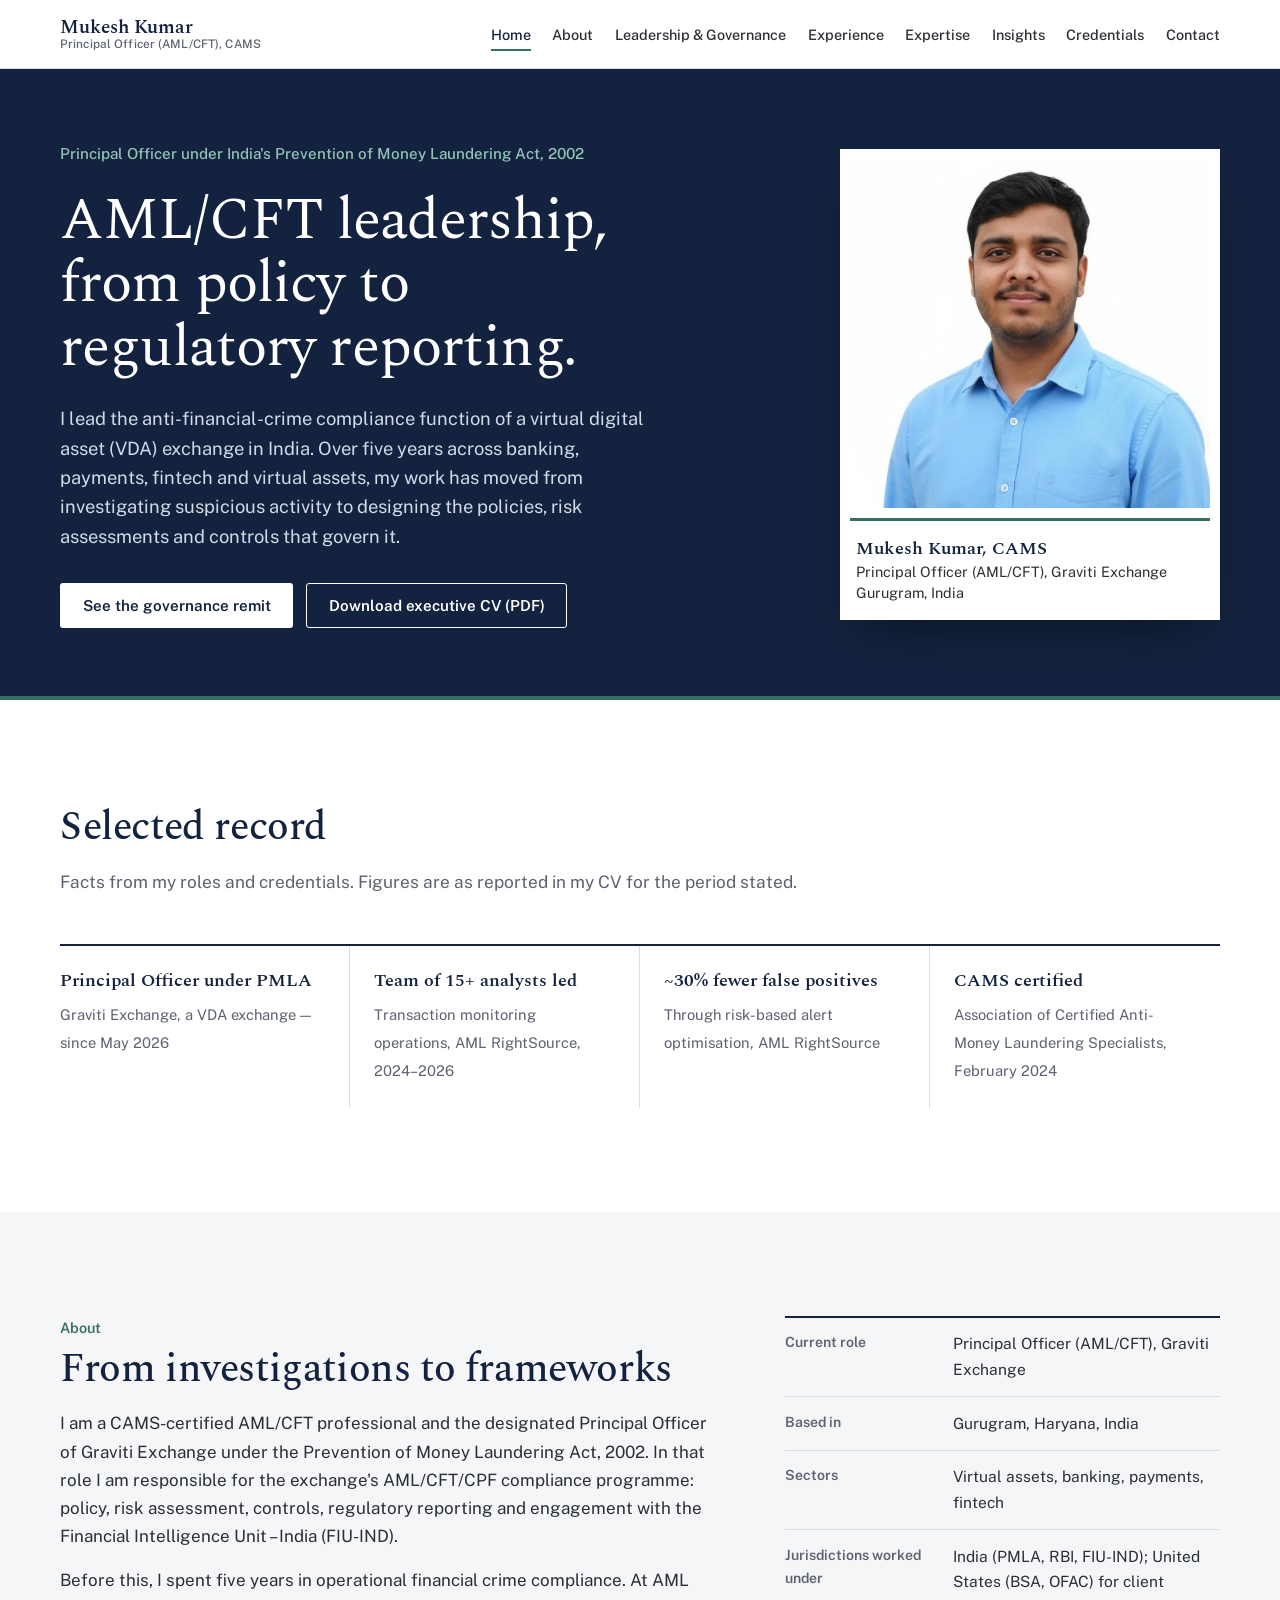
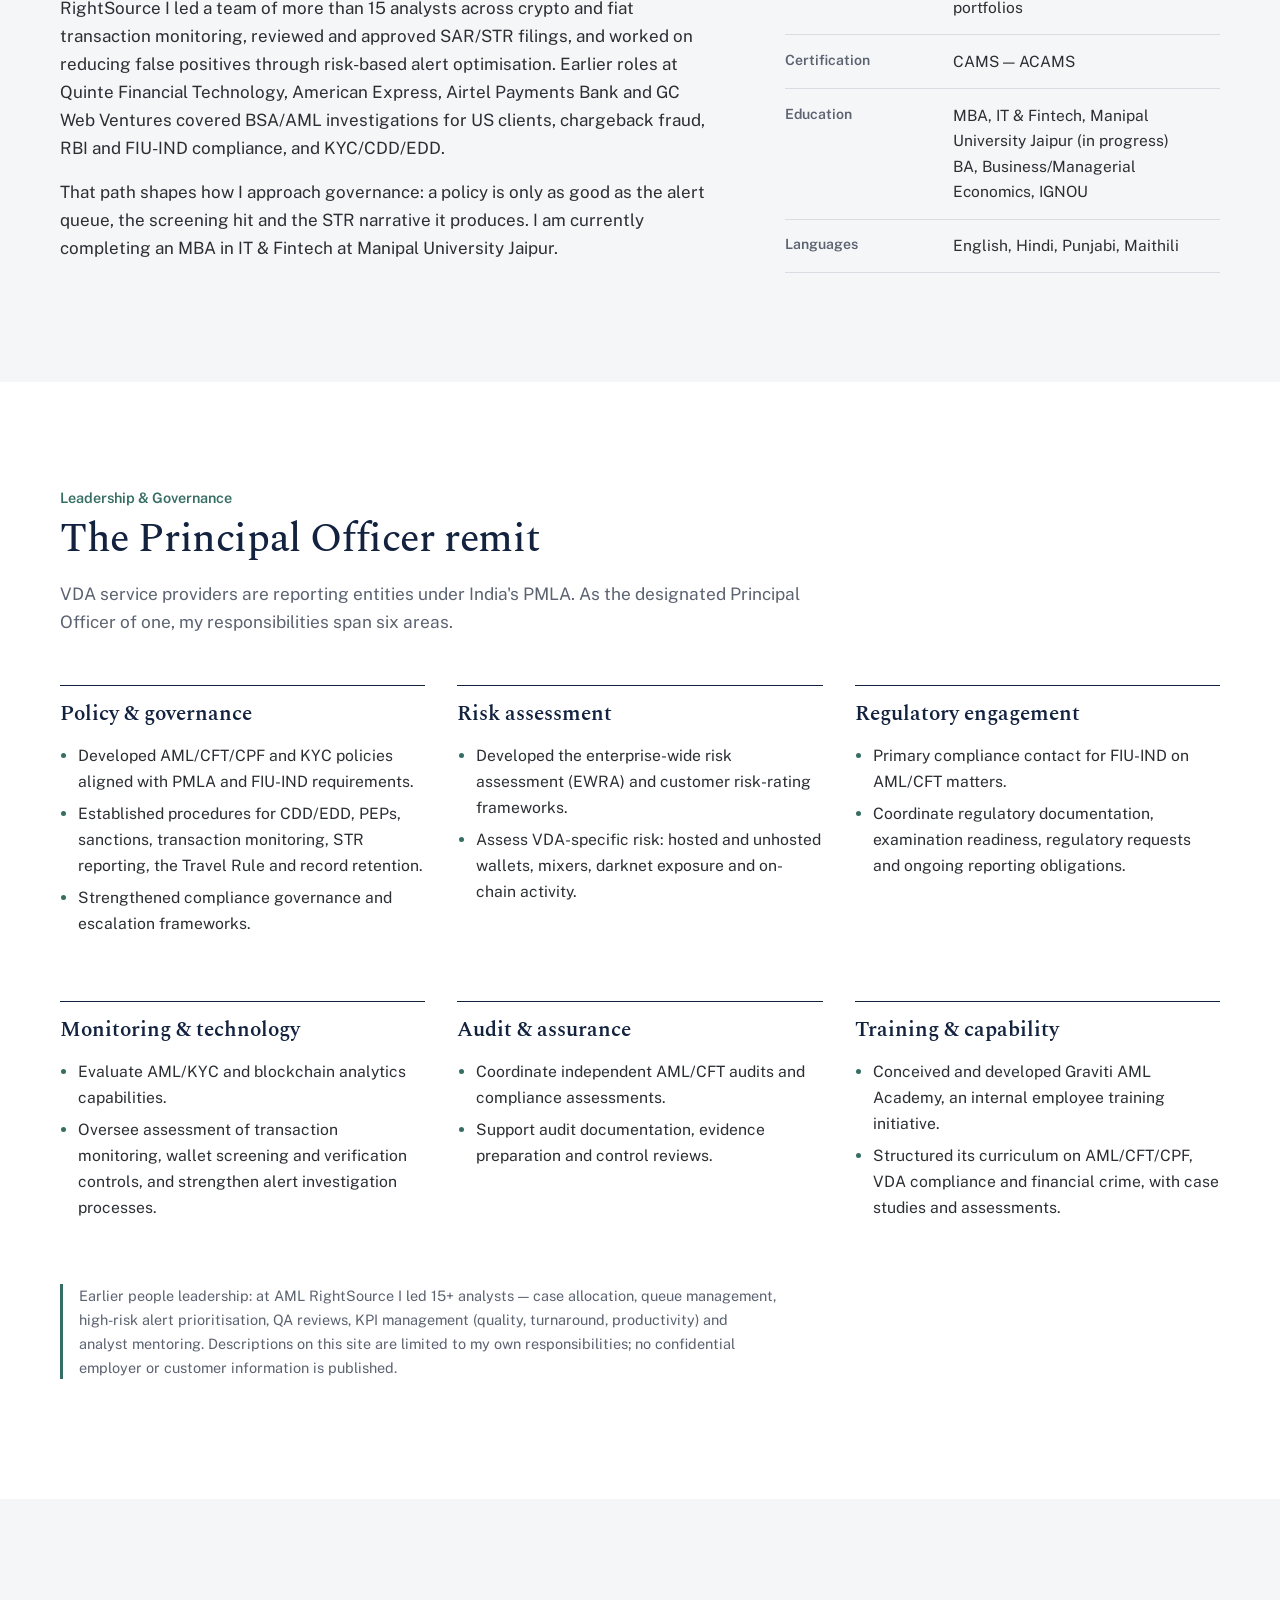
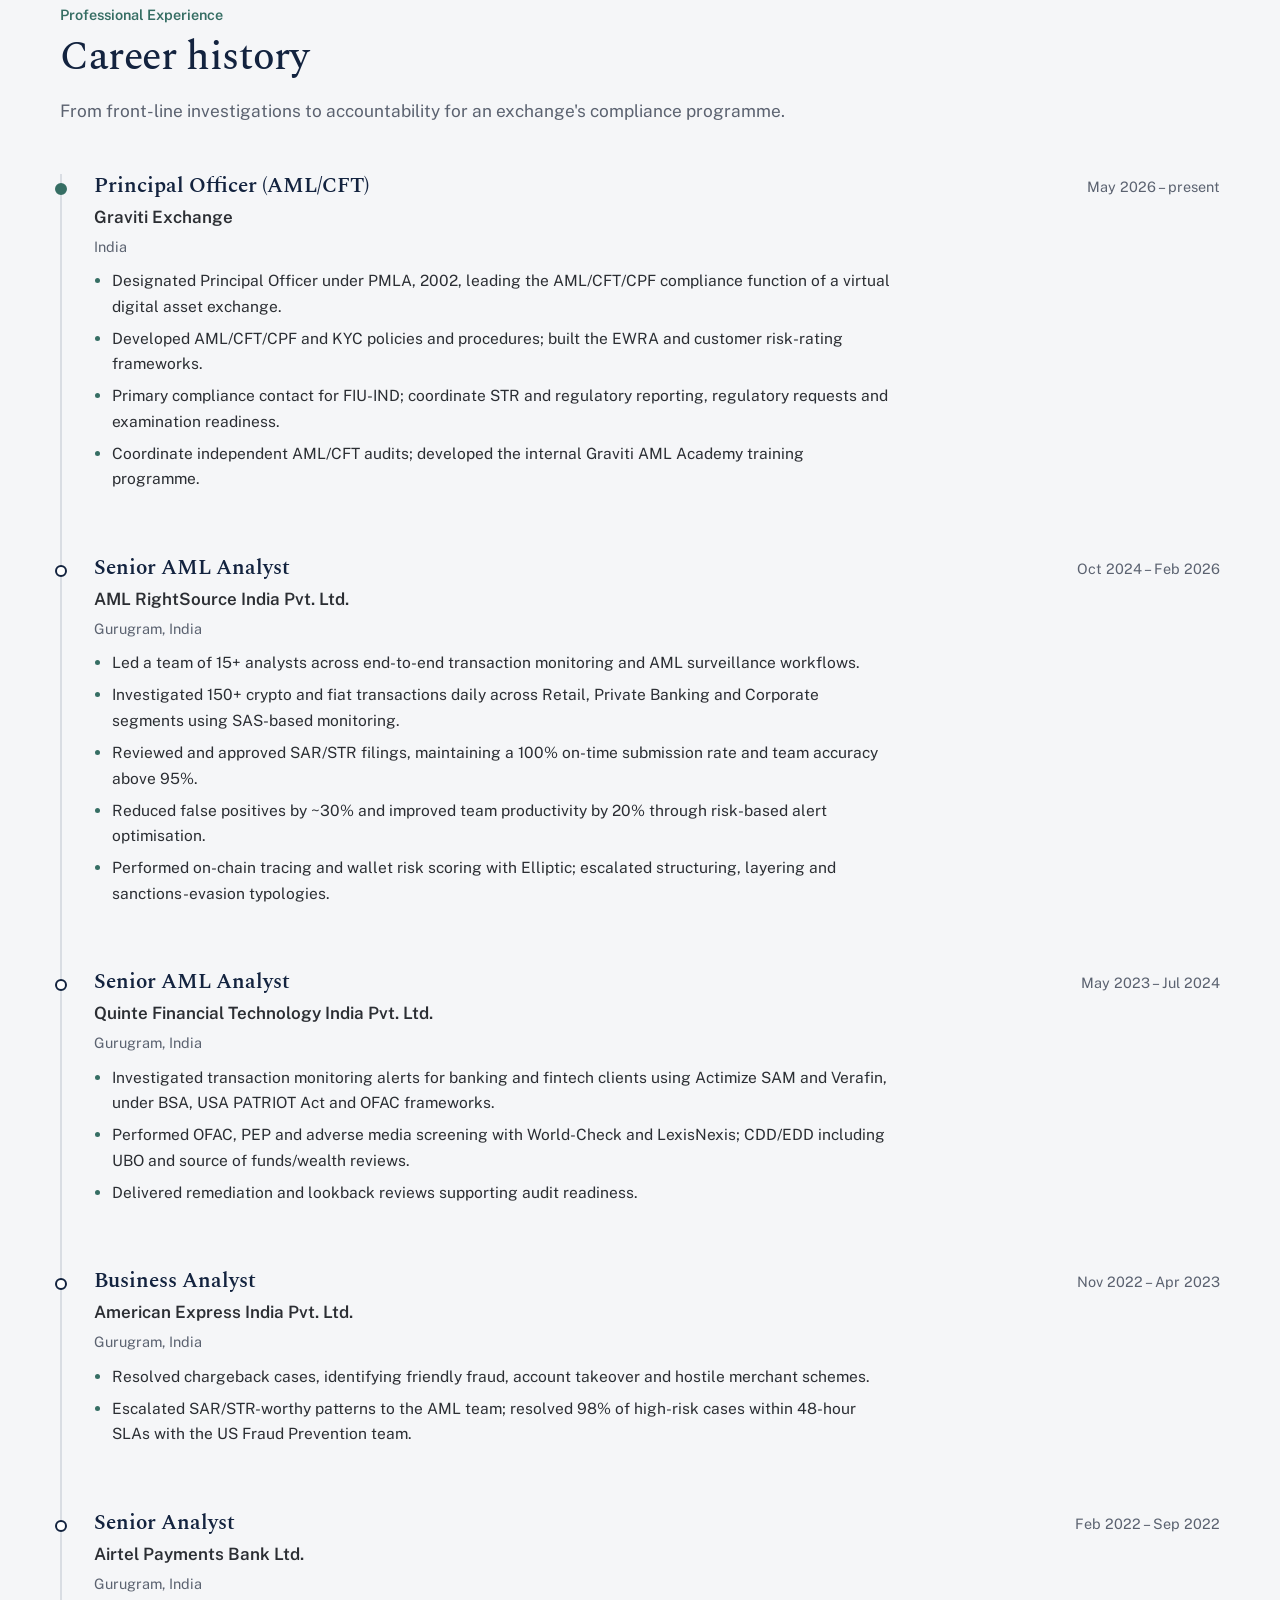
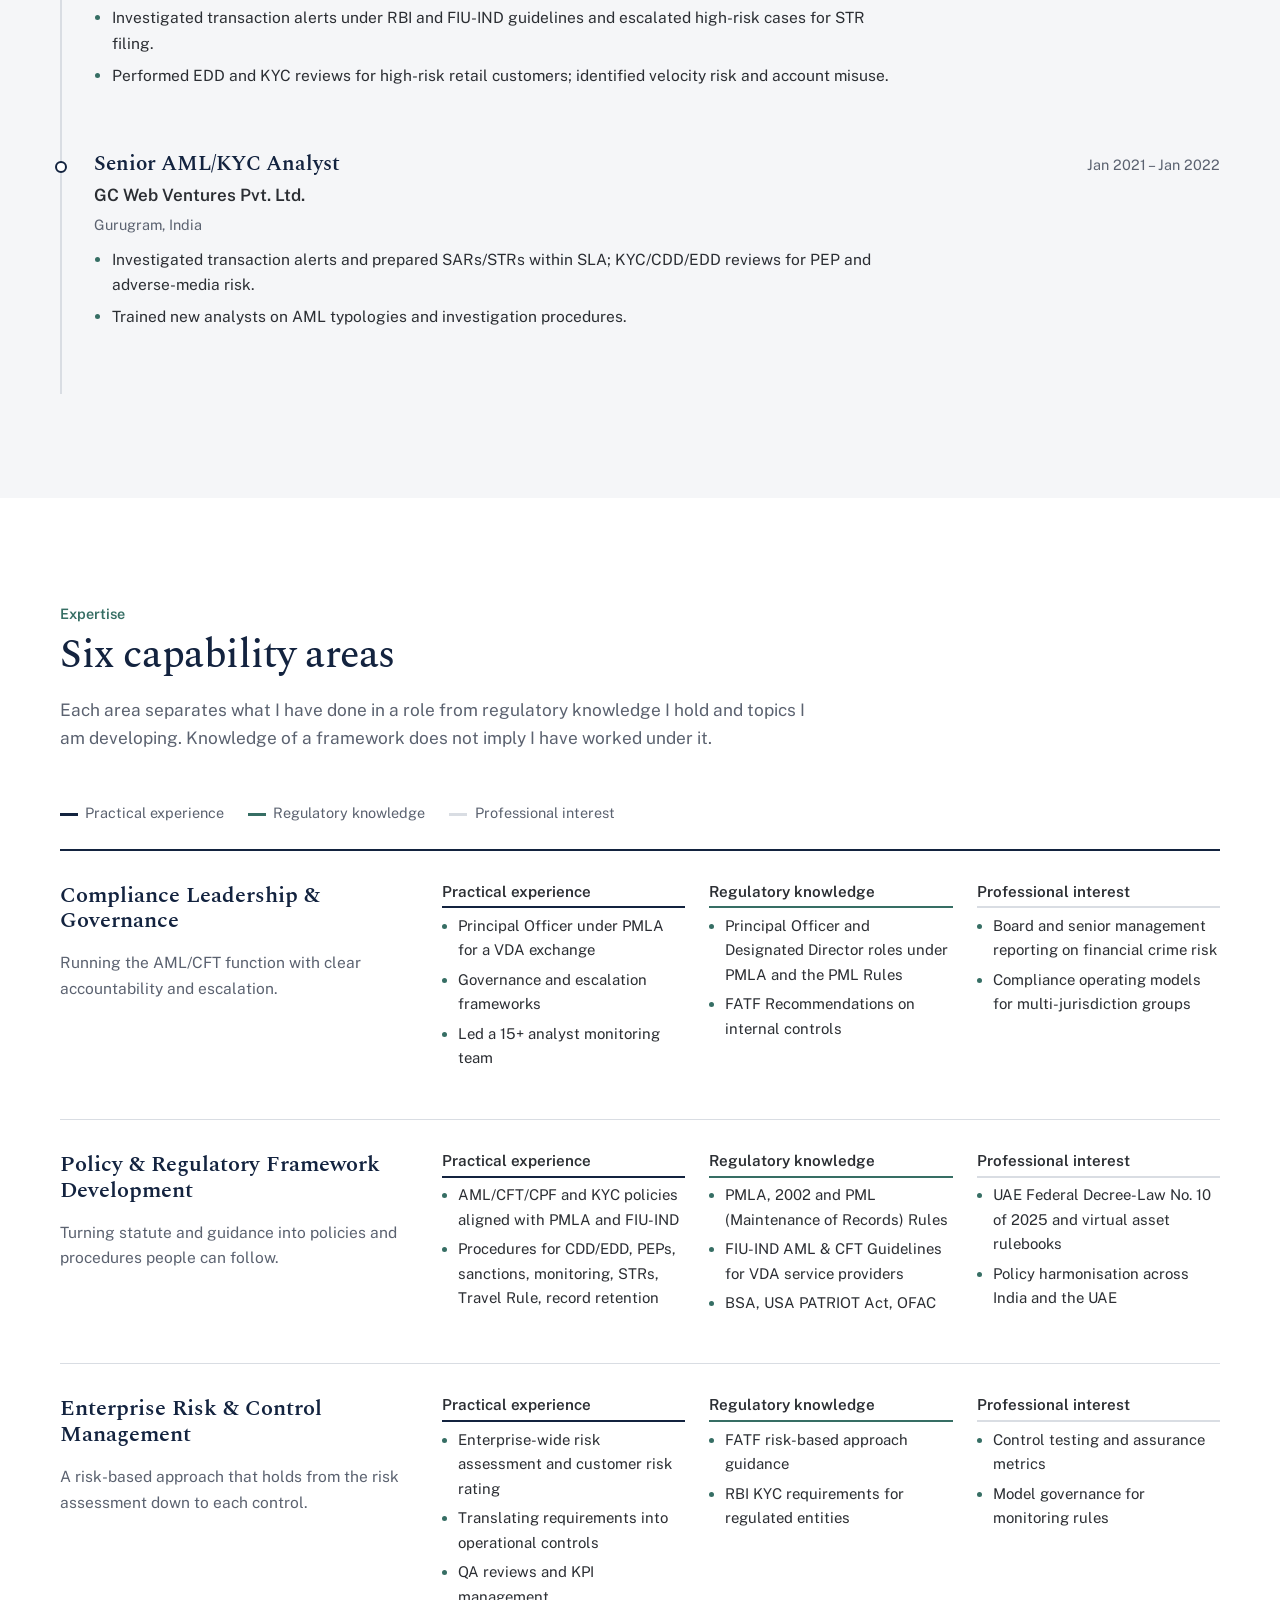
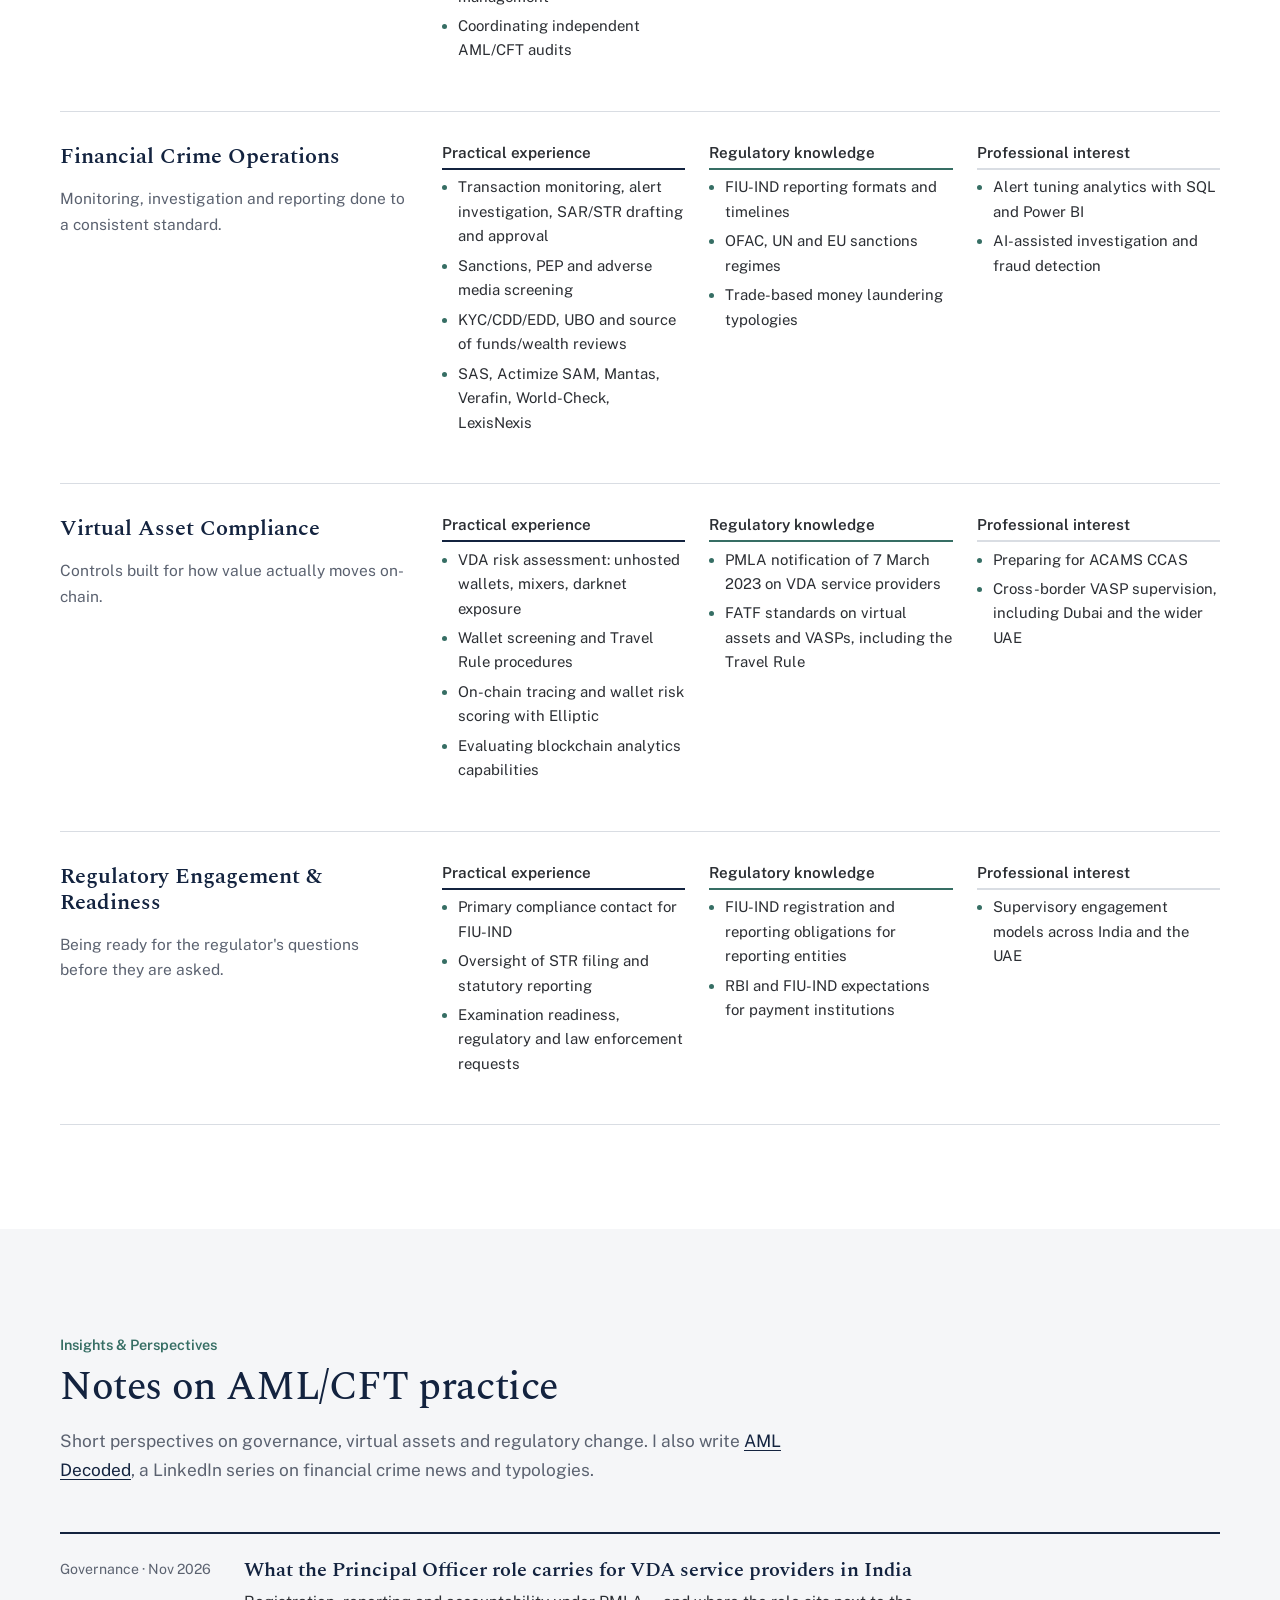
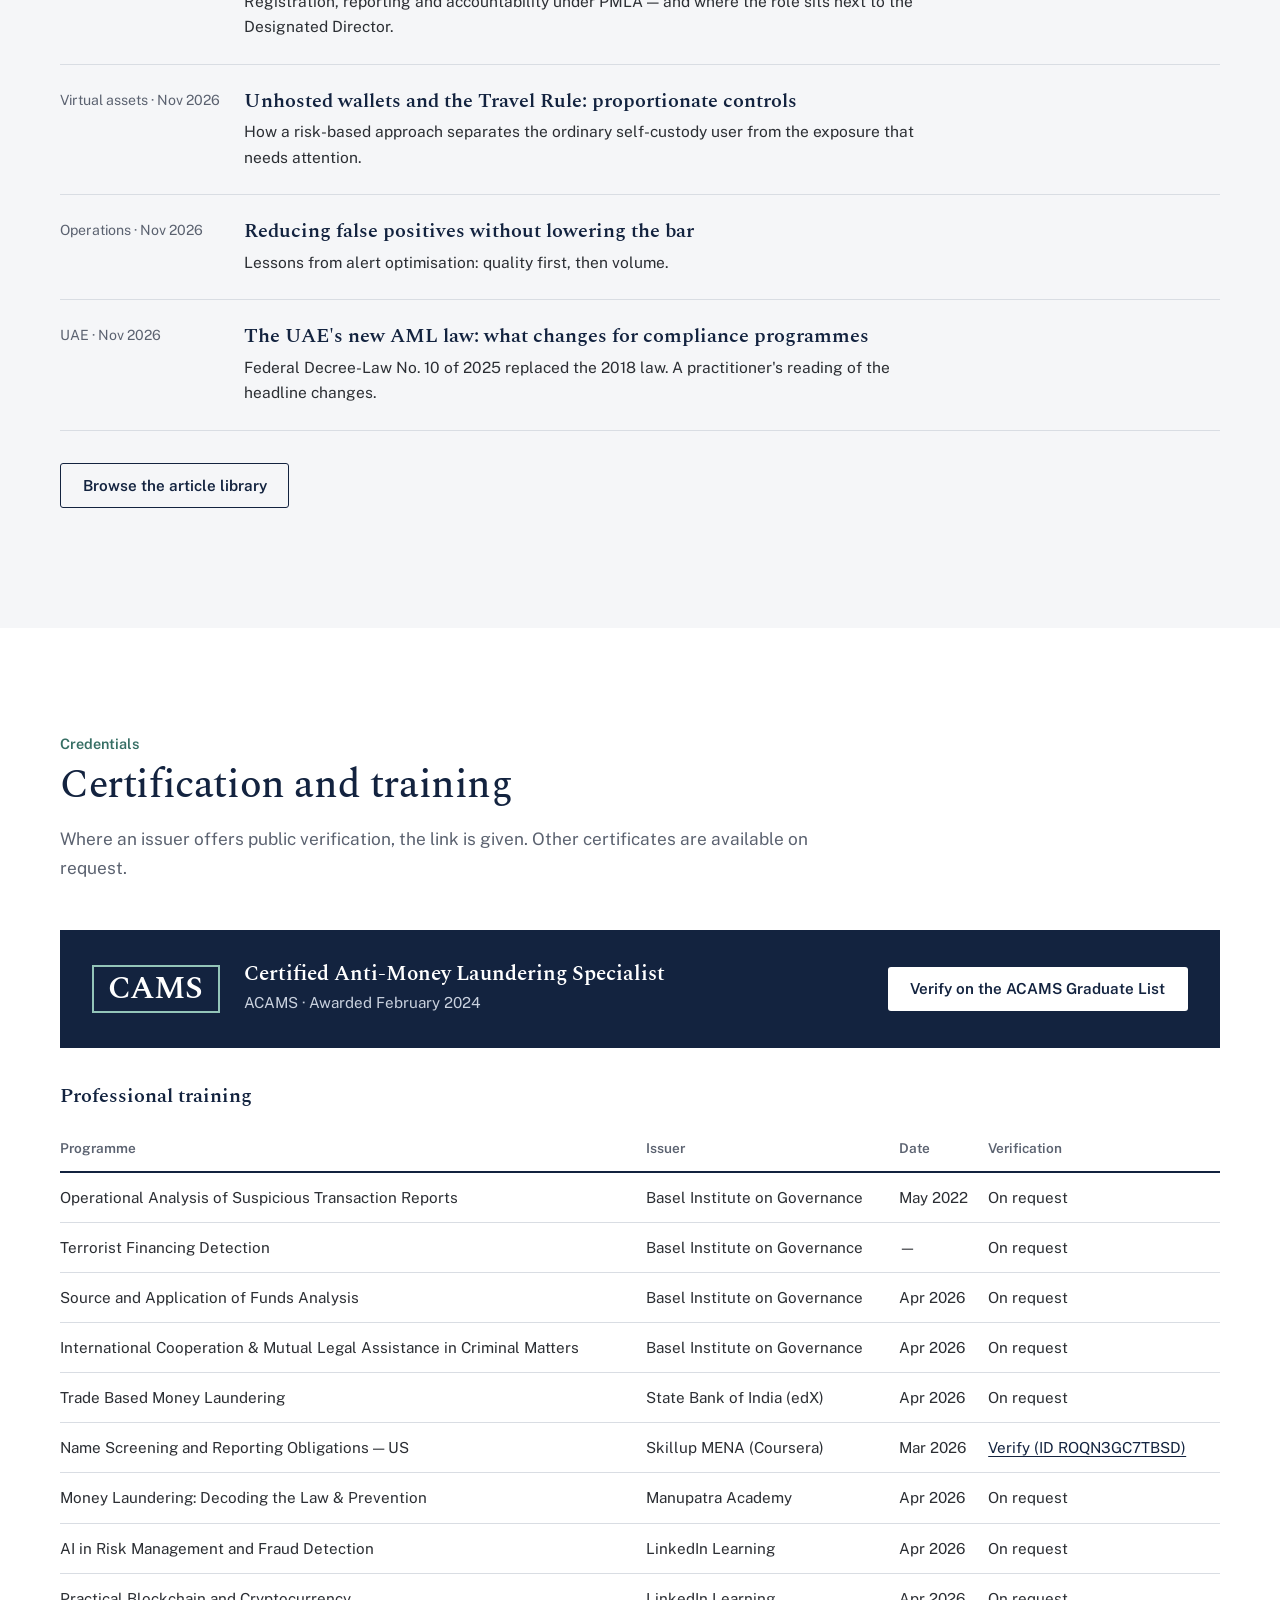
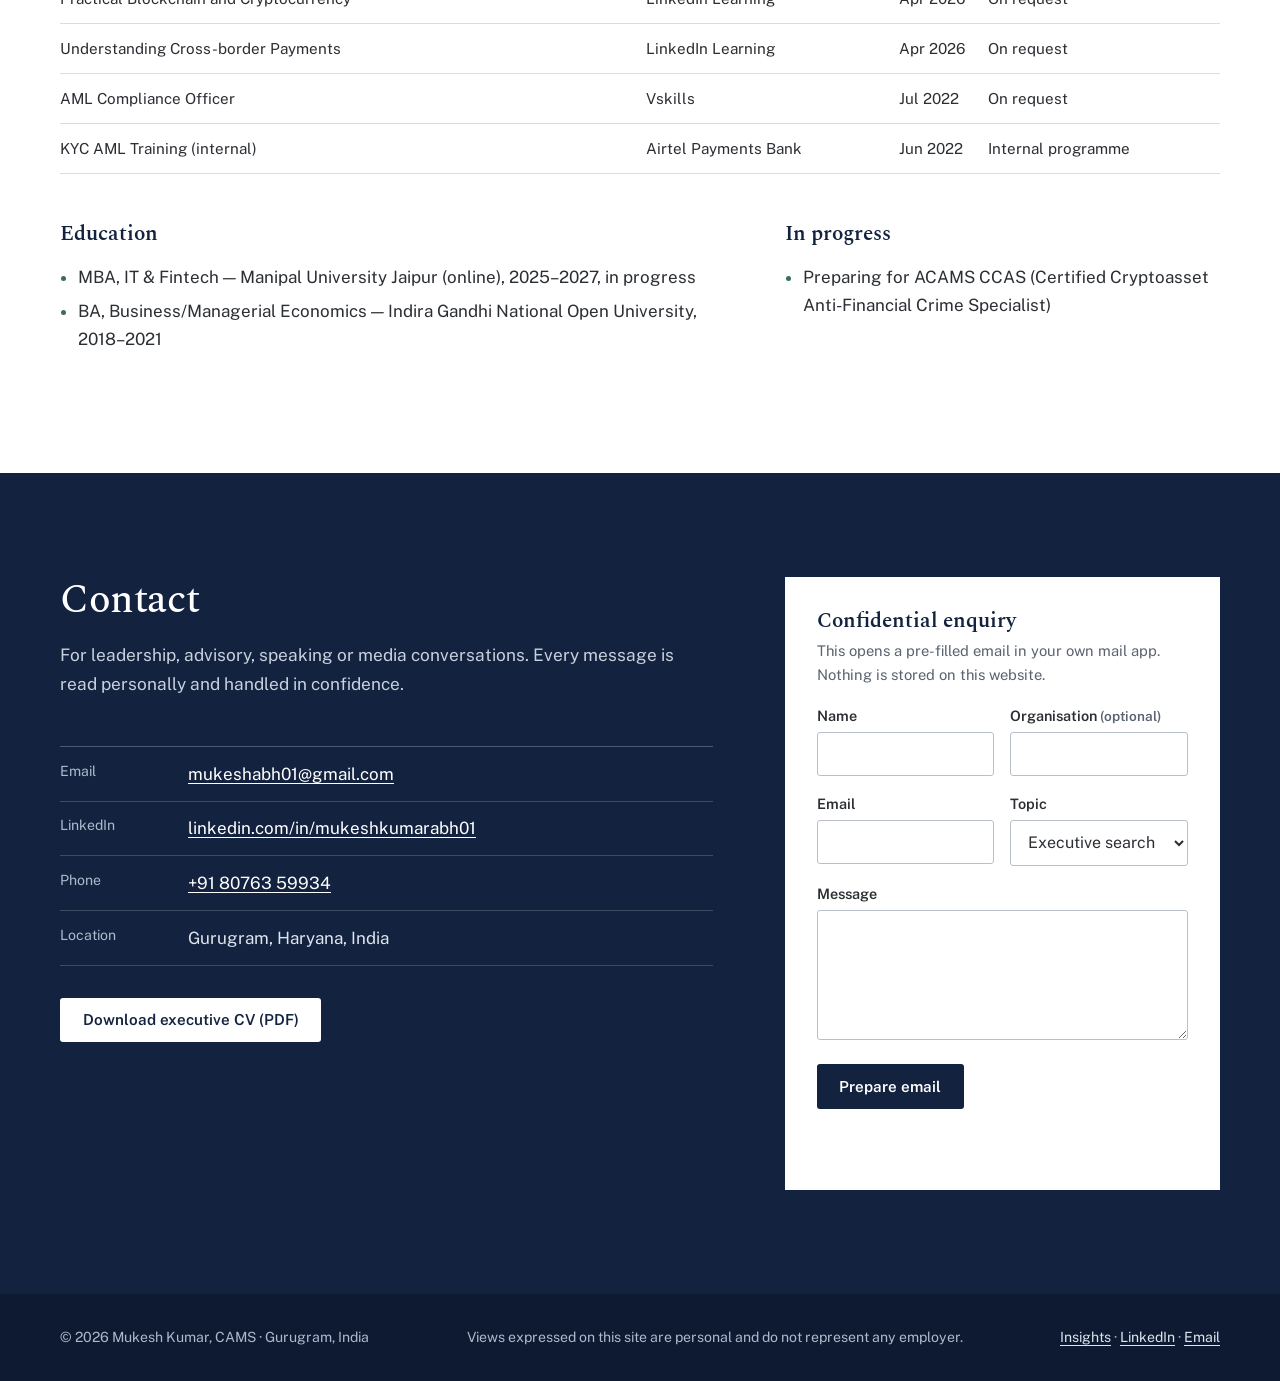
==== commit eb14638b: "Add files via upload" ====
--- a/index.html
+++ b/index.html
@@ -16,7 +16,7 @@
 <meta property="og:title" content="Mukesh Kumar, CAMS | Principal Officer (AML/CFT)">
 <meta property="og:description" content="AML/CFT leadership, from policy to regulatory reporting — India, the UAE and global VASP, banking and fintech.">
 <meta property="og:url" content="https://mukesh-amlpro.netlify.app/">
-<meta property="og:image" content="https://mukesh-amlpro.netlify.app/assets/img/og-image.jpg">
+<meta property="og:image" content="https://mukesh-amlpro.netlify.app/og-image.jpg">
 <meta property="og:image:width" content="1200">
 <meta property="og:image:height" content="630">
 <meta property="og:locale" content="en_IN">
@@ -25,16 +25,16 @@
 <meta name="twitter:card" content="summary_large_image">
 <meta name="twitter:title" content="Mukesh Kumar, CAMS | Principal Officer (AML/CFT)">
 <meta name="twitter:description" content="AML/CFT leadership, from policy to regulatory reporting.">
-<meta name="twitter:image" content="https://mukesh-amlpro.netlify.app/assets/img/og-image.jpg">
+<meta name="twitter:image" content="https://mukesh-amlpro.netlify.app/og-image.jpg">
 
 <link rel="icon" href="/favicon.ico" sizes="any">
 <link rel="icon" type="image/png" sizes="32x32" href="/favicon-32.png">
 <link rel="apple-touch-icon" href="/apple-touch-icon.png">
 
-<link rel="preload" href="/assets/fonts/public-sans-latin-400-normal.woff2" as="font" type="font/woff2" crossorigin>
-<link rel="preload" href="/assets/fonts/spectral-latin-400-normal.woff2" as="font" type="font/woff2" crossorigin>
-<link rel="stylesheet" href="/assets/css/site.css">
-<link rel="preload" as="image" href="/assets/img/mukesh-kumar-portrait.webp" type="image/webp">
+<link rel="preload" href="/public-sans-latin-400-normal.woff2" as="font" type="font/woff2" crossorigin>
+<link rel="preload" href="/spectral-latin-400-normal.woff2" as="font" type="font/woff2" crossorigin>
+<link rel="stylesheet" href="/site.css">
+<link rel="preload" as="image" href="/mukesh-kumar-portrait.webp" type="image/webp">
 
 <!-- Google Analytics (unchanged property from the live site) -->
 <script async src="https://www.googletagmanager.com/gtag/js?id=G-E5HQB2ZX3Q"></script>
@@ -57,7 +57,7 @@
     "honorificSuffix": "CAMS",
     "jobTitle": "Principal Officer (AML/CFT)",
     "description": "CAMS-certified AML/CFT professional; Principal Officer under India's Prevention of Money Laundering Act, 2002 at a virtual digital asset exchange.",
-    "image": "https://mukesh-amlpro.netlify.app/assets/img/mukesh-kumar-portrait.jpg",
+    "image": "https://mukesh-amlpro.netlify.app/mukesh-kumar-portrait.jpg",
     "email": "mailto:mukeshabh01@gmail.com",
     "worksFor": { "@type": "Organization", "name": "Graviti Exchange" },
     "address": { "@type": "PostalAddress", "addressLocality": "Gurugram", "addressRegion": "Haryana", "addressCountry": "IN" },
@@ -109,13 +109,13 @@
       <p class="lede">I lead the anti-financial-crime compliance function of a virtual digital asset (VDA) exchange in India. Over five years across banking, payments, fintech and virtual assets, my work has moved from investigating suspicious activity to designing the policies, risk assessments and controls that govern it.</p>
       <div class="hero-actions">
         <a class="btn btn-light" href="#leadership">See the governance remit</a>
-        <a class="btn btn-ghost" href="/assets/docs/Mukesh-Kumar-Executive-CV.pdf" download data-cv-download>Download executive CV (PDF)</a>
+        <a class="btn btn-ghost" href="/Mukesh-Kumar-Executive-CV.pdf" download data-cv-download>Download executive CV (PDF)</a>
       </div>
     </div>
     <figure class="portrait-plate">
       <picture>
-        <source srcset="/assets/img/mukesh-kumar-portrait.webp" type="image/webp">
-        <img src="/assets/img/mukesh-kumar-portrait.jpg" width="592" height="575" alt="Portrait of Mukesh Kumar">
+        <source srcset="/mukesh-kumar-portrait.webp" type="image/webp">
+        <img src="/mukesh-kumar-portrait.jpg" width="592" height="575" alt="Portrait of Mukesh Kumar">
       </picture>
       <figcaption><strong>Mukesh Kumar, CAMS</strong>Principal Officer (AML/CFT), Graviti Exchange<br>Gurugram, India</figcaption>
     </figure>
@@ -375,26 +375,26 @@
     <ul class="article-list">
       <li>
         <span class="meta">Governance · Nov 2026</span>
-        <div><h3><a href="/insights/principal-officer-pmla-vda-service-providers/">What the Principal Officer role carries for VDA service providers in India</a></h3>
+        <div><h3><a href="/principal-officer-pmla-vda-service-providers.html">What the Principal Officer role carries for VDA service providers in India</a></h3>
         <p>Registration, reporting and accountability under PMLA — and where the role sits next to the Designated Director.</p></div>
       </li>
       <li>
         <span class="meta">Virtual assets · Nov 2026</span>
-        <div><h3><a href="/insights/unhosted-wallets-travel-rule-controls/">Unhosted wallets and the Travel Rule: proportionate controls</a></h3>
+        <div><h3><a href="/unhosted-wallets-travel-rule-controls.html">Unhosted wallets and the Travel Rule: proportionate controls</a></h3>
         <p>How a risk-based approach separates the ordinary self-custody user from the exposure that needs attention.</p></div>
       </li>
       <li>
         <span class="meta">Operations · Nov 2026</span>
-        <div><h3><a href="/insights/reducing-false-positives-without-lowering-the-bar/">Reducing false positives without lowering the bar</a></h3>
+        <div><h3><a href="/reducing-false-positives-without-lowering-the-bar.html">Reducing false positives without lowering the bar</a></h3>
         <p>Lessons from alert optimisation: quality first, then volume.</p></div>
       </li>
       <li>
         <span class="meta">UAE · Nov 2026</span>
-        <div><h3><a href="/insights/uae-federal-decree-law-10-2025-aml/">The UAE's new AML law: what changes for compliance programmes</a></h3>
+        <div><h3><a href="/uae-federal-decree-law-10-2025-aml.html">The UAE's new AML law: what changes for compliance programmes</a></h3>
         <p>Federal Decree-Law No. 10 of 2025 replaced the 2018 law. A practitioner's reading of the headline changes.</p></div>
       </li>
     </ul>
-    <p style="margin-top:2rem"><a class="btn btn-ghost" href="/insights/">Browse the article library</a></p>
+    <p style="margin-top:2rem"><a class="btn btn-ghost" href="/insights.html">Browse the article library</a></p>
   </div>
 </section>
 
@@ -465,7 +465,7 @@
         <li><span>Phone</span><a href="tel:+918076359934">+91&nbsp;80763&nbsp;59934</a></li>
         <li><span>Location</span>Gurugram, Haryana, India</li>
       </ul>
-      <a class="btn btn-light" href="/assets/docs/Mukesh-Kumar-Executive-CV.pdf" download data-cv-download>Download executive CV (PDF)</a>
+      <a class="btn btn-light" href="/Mukesh-Kumar-Executive-CV.pdf" download data-cv-download>Download executive CV (PDF)</a>
     </div>
 
     <form class="enquiry" id="enquiry-form" novalidate aria-labelledby="enq-title">
@@ -501,10 +501,10 @@
   <div class="wrap">
     <p>© 2026 Mukesh Kumar, CAMS · Gurugram, India</p>
     <p>Views expressed on this site are personal and do not represent any employer.</p>
-    <p><a href="/insights/">Insights</a> · <a href="https://www.linkedin.com/in/mukeshkumarabh01" rel="noopener">LinkedIn</a> · <a href="mailto:mukeshabh01@gmail.com">Email</a></p>
+    <p><a href="/insights.html">Insights</a> · <a href="https://www.linkedin.com/in/mukeshkumarabh01" rel="noopener">LinkedIn</a> · <a href="mailto:mukeshabh01@gmail.com">Email</a></p>
   </div>
 </footer>
 
-<script src="/assets/js/site.js" defer></script>
+<script src="/site.js" defer></script>
 </body>
 </html>
--- a/site.css
+++ b/site.css
@@ -0,0 +1,249 @@
+/* Mukesh Kumar — executive site
+   Palette: regulator navy, charcoal, white; one restrained accent (verdigris).
+   Type: Spectral (headings) + Public Sans (text). */
+
+/* Self-hosted fonts (SIL Open Font License, see LICENSE-*-OFL.txt) */
+@font-face { font-family: "Spectral"; font-style: normal; font-weight: 400; font-display: swap; src: url("/spectral-latin-400-normal.woff2") format("woff2"); }
+@font-face { font-family: "Spectral"; font-style: normal; font-weight: 500; font-display: swap; src: url("/spectral-latin-500-normal.woff2") format("woff2"); }
+@font-face { font-family: "Spectral"; font-style: normal; font-weight: 600; font-display: swap; src: url("/spectral-latin-600-normal.woff2") format("woff2"); }
+@font-face { font-family: "Public Sans"; font-style: normal; font-weight: 400; font-display: swap; src: url("/public-sans-latin-400-normal.woff2") format("woff2"); }
+@font-face { font-family: "Public Sans"; font-style: normal; font-weight: 500; font-display: swap; src: url("/public-sans-latin-500-normal.woff2") format("woff2"); }
+@font-face { font-family: "Public Sans"; font-style: normal; font-weight: 600; font-display: swap; src: url("/public-sans-latin-600-normal.woff2") format("woff2"); }
+
+:root {
+  --navy: #13233f;
+  --navy-deep: #0d1a31;
+  --charcoal: #2b2e33;
+  --text: #2b2e33;
+  --muted: #5b6270;
+  --paper: #f5f6f8;
+  --white: #ffffff;
+  --line: #d9dde3;
+  --accent: #366e64;          /* verdigris – rules, focus, small markers */
+  --accent-on-navy: #93c4b8;
+  --serif: "Spectral", Georgia, "Times New Roman", serif;
+  --sans: "Public Sans", system-ui, -apple-system, "Segoe UI", Roboto, Arial, sans-serif;
+  --measure: 68ch;
+  --wrap: 1160px;
+  --s1: .5rem; --s2: 1rem; --s3: 1.5rem; --s4: 2rem; --s5: 3rem; --s6: 4.5rem; --s7: 6.5rem;
+}
+
+*, *::before, *::after { box-sizing: border-box; }
+html { -webkit-text-size-adjust: 100%; scroll-behavior: smooth; scroll-padding-top: 84px; }
+@media (prefers-reduced-motion: reduce) { html { scroll-behavior: auto; } * { transition: none !important; animation: none !important; } }
+body { margin: 0; font-family: var(--sans); font-size: 1.0625rem; line-height: 1.65; color: var(--text); background: var(--white); text-rendering: optimizeLegibility; }
+img { max-width: 100%; height: auto; display: block; }
+a { color: var(--navy); text-decoration-thickness: 1px; text-underline-offset: 3px; }
+a:hover { color: var(--accent); }
+:focus-visible { outline: 3px solid var(--accent); outline-offset: 3px; border-radius: 2px; }
+h1, h2, h3, h4 { font-family: var(--serif); color: var(--navy); font-weight: 500; line-height: 1.2; margin: 0 0 var(--s2); }
+h2 { font-size: clamp(1.75rem, 1.2rem + 1.6vw, 2.5rem); letter-spacing: -.01em; }
+h3 { font-size: 1.3rem; font-weight: 600; }
+h4 { font-family: var(--sans); font-size: .95rem; font-weight: 600; color: var(--charcoal); margin-bottom: .35rem; }
+p { margin: 0 0 var(--s2); max-width: var(--measure); }
+ul { padding-left: 1.15rem; margin: 0 0 var(--s2); }
+li { margin-bottom: .4rem; }
+li::marker { color: var(--accent); }
+
+.wrap { width: min(100% - 2.5rem, var(--wrap)); margin-inline: auto; }
+.skip { position: absolute; left: -999px; top: 0; background: var(--navy); color: #fff; padding: .6rem 1rem; z-index: 100; }
+.skip:focus { left: 1rem; top: 1rem; }
+.visually-hidden { position: absolute !important; width: 1px; height: 1px; overflow: hidden; clip: rect(0 0 0 0); white-space: nowrap; }
+
+/* ---------- header / navigation ---------- */
+.site-header { position: sticky; top: 0; z-index: 50; background: rgba(255,255,255,.97); border-bottom: 1px solid var(--line); }
+.nav { display: flex; align-items: center; justify-content: space-between; gap: var(--s3); min-height: 68px; }
+.brand { font-family: var(--serif); font-size: 1.2rem; font-weight: 600; color: var(--navy); text-decoration: none; line-height: 1.1; }
+.brand small { display: block; font-family: var(--sans); font-size: .74rem; font-weight: 500; color: var(--muted); letter-spacing: .01em; }
+.nav-list { display: flex; gap: 1.35rem; list-style: none; margin: 0; padding: 0; }
+.nav-list li { margin: 0; }
+.nav-list a { font-size: .9rem; font-weight: 500; color: var(--charcoal); text-decoration: none; padding: .35rem 0; border-bottom: 2px solid transparent; }
+.nav-list a:hover, .nav-list a[aria-current="true"], .nav-list a[aria-current="page"] { color: var(--navy); border-bottom-color: var(--accent); }
+.nav-toggle { display: none; background: none; border: 1px solid var(--line); border-radius: 4px; padding: .45rem .7rem; font: 500 .9rem var(--sans); color: var(--navy); cursor: pointer; }
+@media (max-width: 1020px) {
+  .nav-toggle { display: inline-block; }
+  .nav-list { display: none; position: absolute; left: 0; right: 0; top: 68px; flex-direction: column; gap: 0; background: #fff; border-bottom: 1px solid var(--line); padding: .5rem 1.25rem 1rem; }
+  .nav-list.open { display: flex; }
+  .nav-list a { display: block; padding: .7rem 0; border-bottom: 1px solid var(--line); }
+}
+
+/* ---------- buttons ---------- */
+.btn { display: inline-flex; align-items: center; gap: .5rem; font: 600 .95rem var(--sans); padding: .8rem 1.35rem; border-radius: 3px; text-decoration: none; border: 1px solid transparent; cursor: pointer; }
+.btn-primary { background: var(--navy); color: #fff; }
+.btn-primary:hover { background: var(--navy-deep); color: #fff; }
+.btn-light { background: #fff; color: var(--navy); }
+.btn-light:hover { background: var(--paper); color: var(--navy); }
+.btn-ghost { border-color: currentColor; color: var(--navy); background: transparent; }
+.btn-ghost:hover { color: var(--accent); }
+.on-navy .btn-ghost { color: #fff; }
+.on-navy .btn-ghost:hover { color: var(--accent-on-navy); }
+
+/* ---------- hero ---------- */
+.hero { background: var(--navy); color: #e8ecf3; padding: var(--s6) 0 var(--s6); position: relative; overflow: hidden; }
+.hero::after { /* thin verdigris rule along the base: the one recurring accent */
+  content: ""; position: absolute; left: 0; right: 0; bottom: 0; height: 4px; background: var(--accent); }
+.hero-grid { display: grid; grid-template-columns: minmax(0, 1.35fr) minmax(0, .85fr); gap: var(--s6); align-items: center; }
+.hero .mandate { font-size: .95rem; color: var(--accent-on-navy); margin-bottom: var(--s3); font-weight: 500; }
+.hero h1 { color: #fff; font-size: clamp(2.2rem, 1.4rem + 2.8vw, 3.6rem); font-weight: 400; letter-spacing: -.015em; line-height: 1.1; margin-bottom: var(--s3); max-width: 19ch; }
+.hero .lede { font-size: 1.15rem; line-height: 1.6; color: #d3dae6; max-width: 54ch; margin-bottom: var(--s4); }
+.hero-actions { display: flex; flex-wrap: wrap; gap: .8rem; }
+.portrait-plate { margin: 0; background: #fff; padding: 10px 10px 0; box-shadow: 0 24px 48px -24px rgba(0,0,0,.55); max-width: 380px; justify-self: end; }
+.portrait-plate img { aspect-ratio: 592 / 575; object-fit: cover; width: 100%; background: #eef1f5; }
+.portrait-plate figcaption { padding: .9rem .4rem 1rem; color: var(--charcoal); font-size: .9rem; line-height: 1.45; border-top: 3px solid var(--accent); margin-top: 10px; }
+.portrait-plate figcaption strong { display: block; font-family: var(--serif); font-size: 1.15rem; font-weight: 600; color: var(--navy); }
+@media (max-width: 860px) {
+  .hero { padding: var(--s5) 0; }
+  .hero-grid { grid-template-columns: 1fr; gap: var(--s4); }
+  .portrait-plate { justify-self: start; max-width: 300px; order: -1; }
+}
+
+/* ---------- sections ---------- */
+section { padding: var(--s7) 0; }
+.band { background: var(--paper); }
+.section-head { max-width: 760px; margin-bottom: var(--s5); }
+.section-head p { color: var(--muted); font-size: 1.08rem; }
+.kicker { display: block; font-size: .9rem; font-weight: 600; color: var(--accent); margin-bottom: .4rem; }
+
+/* record: facts from the CV, laid out as a ledger rather than stat cards */
+.record { display: grid; grid-template-columns: repeat(4, 1fr); border-top: 2px solid var(--navy); margin-top: var(--s5); }
+.record div { padding: var(--s3) var(--s3) var(--s3) 0; border-right: 1px solid var(--line); }
+.record div:last-child { border-right: 0; }
+.record div + div { padding-left: var(--s3); }
+.record b { display: block; font-family: var(--serif); font-size: 1.15rem; font-weight: 600; color: var(--navy); line-height: 1.3; margin-bottom: .35rem; }
+.record span { font-size: .92rem; color: var(--muted); }
+@media (max-width: 860px) {
+  .record { grid-template-columns: 1fr 1fr; }
+  .record div { border-right: 0; border-bottom: 1px solid var(--line); padding: var(--s3) var(--s2) var(--s3) 0 !important; }
+}
+@media (max-width: 520px) { .record { grid-template-columns: 1fr; } }
+
+/* about */
+.two-col { display: grid; grid-template-columns: minmax(0, 1.5fr) minmax(0, 1fr); gap: var(--s6); align-items: start; }
+@media (max-width: 860px) { .two-col { grid-template-columns: 1fr; gap: var(--s4); } }
+.facts { margin: 0; border-top: 2px solid var(--navy); }
+.facts div { display: grid; grid-template-columns: 9.5rem 1fr; gap: var(--s2); padding: .85rem 0; border-bottom: 1px solid var(--line); }
+.facts dt { font-size: .88rem; font-weight: 600; color: var(--muted); }
+.facts dd { margin: 0; font-size: .97rem; }
+@media (max-width: 520px) { .facts div { grid-template-columns: 1fr; gap: .1rem; } }
+
+/* leadership mandate */
+.mandate-grid { display: grid; grid-template-columns: repeat(3, 1fr); gap: var(--s5) var(--s4); }
+.mandate-grid article { border-top: 1px solid var(--navy); padding-top: var(--s2); }
+.mandate-grid p, .mandate-grid li { font-size: .98rem; }
+@media (max-width: 960px) { .mandate-grid { grid-template-columns: 1fr 1fr; } }
+@media (max-width: 620px) { .mandate-grid { grid-template-columns: 1fr; } }
+.note { font-size: .9rem; color: var(--muted); border-left: 3px solid var(--accent); padding-left: var(--s2); margin-top: var(--s5); max-width: 80ch; }
+
+/* experience timeline — a real sequence, so it is drawn as one */
+.timeline { list-style: none; padding: 0; margin: 0; border-left: 2px solid var(--line); }
+.timeline > li { position: relative; padding: 0 0 var(--s5) var(--s4); margin: 0; }
+.timeline > li::before { content: ""; position: absolute; left: -7px; top: .55rem; width: 12px; height: 12px; border-radius: 50%; background: #fff; border: 2px solid var(--navy); }
+.timeline > li.current::before { background: var(--accent); border-color: var(--accent); }
+.role-head { display: grid; grid-template-columns: 1fr auto; gap: .25rem var(--s3); align-items: baseline; margin-bottom: .6rem; }
+.role-head h3 { margin: 0; }
+.role-head .org { grid-column: 1; color: var(--charcoal); font-weight: 600; }
+.role-head time, .role-head .dates { grid-column: 2; grid-row: 1; font-size: .9rem; color: var(--muted); white-space: nowrap; }
+.role-head .place { grid-column: 1; font-size: .9rem; color: var(--muted); }
+.timeline ul { margin-top: .6rem; max-width: 80ch; list-style: disc; }
+.timeline li li { font-size: .97rem; }
+@media (max-width: 620px) { .role-head { grid-template-columns: 1fr; } .role-head time, .role-head .dates { grid-column: 1; grid-row: auto; } }
+
+/* capability areas */
+.capabilities { display: grid; gap: 0; border-top: 2px solid var(--navy); }
+.capability { display: grid; grid-template-columns: minmax(0, .9fr) minmax(0, 2fr); gap: var(--s4); padding: var(--s4) 0; border-bottom: 1px solid var(--line); }
+.capability h3 { font-size: 1.35rem; }
+.capability > div > p { color: var(--muted); font-size: .97rem; }
+.tiers { display: grid; grid-template-columns: repeat(3, 1fr); gap: var(--s3); }
+.tiers h4 { padding-bottom: .35rem; border-bottom: 2px solid var(--line); }
+.tiers .t-practice h4 { border-bottom-color: var(--navy); }
+.tiers .t-knowledge h4 { border-bottom-color: var(--accent); }
+.tiers ul { font-size: .93rem; padding-left: 1rem; }
+.tiers li { margin-bottom: .3rem; }
+@media (max-width: 960px) { .capability { grid-template-columns: 1fr; gap: var(--s2); } }
+@media (max-width: 680px) { .tiers { grid-template-columns: 1fr; gap: var(--s2); } }
+.legend { display: flex; flex-wrap: wrap; gap: var(--s3); font-size: .9rem; color: var(--muted); margin-bottom: var(--s3); }
+.legend span::before { content: ""; display: inline-block; width: 18px; height: 3px; vertical-align: middle; margin-right: .45rem; background: var(--line); }
+.legend .l-practice::before { background: var(--navy); }
+.legend .l-knowledge::before { background: var(--accent); }
+
+/* insights */
+.article-list { list-style: none; padding: 0; margin: 0; border-top: 2px solid var(--navy); }
+.article-list > li { display: grid; grid-template-columns: 10rem 1fr; gap: var(--s3); padding: var(--s3) 0; border-bottom: 1px solid var(--line); margin: 0; }
+.article-list .meta { font-size: .88rem; color: var(--muted); }
+.article-list h3 { font-size: 1.25rem; margin-bottom: .4rem; }
+.article-list h3 a { text-decoration: none; }
+.article-list h3 a:hover { text-decoration: underline; }
+.article-list p { font-size: .97rem; margin-bottom: 0; color: var(--charcoal); }
+@media (max-width: 620px) { .article-list > li { grid-template-columns: 1fr; gap: .3rem; } }
+
+/* credentials */
+.cred-feature { display: grid; grid-template-columns: auto 1fr auto; gap: var(--s3); align-items: center; background: var(--navy); color: #e8ecf3; padding: var(--s4); margin-bottom: var(--s4); }
+.cred-feature .seal { font-family: var(--serif); font-size: 2rem; font-weight: 600; color: #fff; border: 2px solid var(--accent-on-navy); padding: .4rem .9rem; line-height: 1; }
+.cred-feature h3 { color: #fff; margin-bottom: .2rem; }
+.cred-feature p { margin: 0; color: #c9d1de; font-size: .95rem; }
+@media (max-width: 760px) { .cred-feature { grid-template-columns: 1fr; } }
+.cred-table { width: 100%; border-collapse: collapse; font-size: .95rem; }
+.cred-table caption { text-align: left; font-family: var(--serif); font-size: 1.25rem; font-weight: 600; color: var(--navy); padding-bottom: .75rem; }
+.cred-table th, .cred-table td { text-align: left; padding: .75rem .75rem .75rem 0; border-bottom: 1px solid var(--line); vertical-align: top; }
+.cred-table thead th { font-size: .85rem; color: var(--muted); font-weight: 600; border-bottom: 2px solid var(--navy); }
+.cred-table td:last-child { white-space: nowrap; }
+@media (max-width: 720px) {
+  .cred-table thead { display: none; }
+  .cred-table tr { display: block; padding: .75rem 0; border-bottom: 1px solid var(--line); }
+  .cred-table td { display: block; border: 0; padding: .1rem 0; }
+  .cred-table td:last-child { white-space: normal; }
+}
+.edu { margin-top: var(--s5); }
+
+/* contact */
+.contact { background: var(--navy); color: #dfe5ee; }
+.contact h2, .contact h3 { color: #fff; }
+.contact a { color: #fff; }
+.contact a:hover { color: var(--accent-on-navy); }
+.contact .btn-light, .contact .btn-light:hover { color: var(--navy); }
+.contact .section-head p { color: #c9d1de; }
+.channels { list-style: none; padding: 0; margin: 0 0 var(--s4); border-top: 1px solid rgba(255,255,255,.25); }
+.channels li { display: grid; grid-template-columns: 7rem 1fr; gap: var(--s2); padding: .8rem 0; border-bottom: 1px solid rgba(255,255,255,.18); margin: 0; }
+.channels span { font-size: .88rem; color: #aeb9cb; }
+.channels a { overflow-wrap: anywhere; }
+.two-col > *, .hero-grid > * { min-width: 0; }
+.enquiry { background: #fff; color: var(--text); padding: var(--s4); }
+.enquiry h3 { color: var(--navy); margin-bottom: .3rem; }
+.enquiry .hint { font-size: .92rem; color: var(--muted); }
+.field { margin-bottom: var(--s2); }
+.field label { display: block; font-size: .9rem; font-weight: 600; color: var(--charcoal); margin-bottom: .3rem; }
+.field input, .field select, .field textarea { width: 100%; font: 400 1rem var(--sans); color: var(--text); padding: .7rem .8rem; border: 1px solid #b9c0cb; border-radius: 3px; background: #fff; }
+.field input:focus, .field select:focus, .field textarea:focus { outline: 3px solid var(--accent); outline-offset: 1px; border-color: var(--accent); }
+.field textarea { min-height: 130px; resize: vertical; }
+.row2 { display: grid; grid-template-columns: 1fr 1fr; gap: 0 var(--s2); }
+@media (max-width: 560px) { .row2 { grid-template-columns: 1fr; } }
+.form-status { font-size: .92rem; margin-top: .8rem; min-height: 1.4em; }
+.form-status.error { color: #a12a2a; }
+.small { font-size: .85rem; color: var(--muted); }
+
+/* footer */
+.site-footer { background: var(--navy-deep); color: #aeb9cb; padding: var(--s4) 0; font-size: .88rem; }
+.site-footer .wrap { display: flex; flex-wrap: wrap; gap: var(--s2) var(--s4); justify-content: space-between; }
+.site-footer a { color: #dfe5ee; }
+.site-footer p { margin: 0; max-width: none; }
+
+/* article pages */
+.article-hero { background: var(--navy); color: #d3dae6; padding: var(--s6) 0 var(--s5); position: relative; }
+.article-hero::after { content: ""; position: absolute; left: 0; right: 0; bottom: 0; height: 4px; background: var(--accent); }
+.article-hero h1 { color: #fff; font-size: clamp(2rem, 1.3rem + 2.4vw, 3rem); font-weight: 400; max-width: 24ch; }
+.article-hero p { color: #c9d1de; }
+.article-hero a { color: #fff; }
+.prose, .prose-head { width: min(100% - 2.5rem, 44rem); margin-inline: auto; }
+.prose { padding: var(--s5) 0 var(--s6); }
+.prose p, .prose li { font-family: var(--serif); font-size: 1.16rem; line-height: 1.75; }
+.prose h2 { font-size: 1.6rem; margin-top: var(--s5); }
+.prose .sources { font-family: var(--sans); font-size: .92rem; border-top: 1px solid var(--line); margin-top: var(--s5); padding-top: var(--s3); }
+.prose .sources li { font-family: var(--sans); font-size: .92rem; line-height: 1.55; }
+.disclaimer { font-family: var(--sans) !important; font-size: .9rem !important; color: var(--muted); border-left: 3px solid var(--accent); padding-left: var(--s2); }
+.crumbs { font-size: .9rem; margin-bottom: var(--s3); }
+
+@media print {
+  .site-header, .hero-actions, .enquiry, .nav-toggle { display: none !important; }
+  .hero, .contact, .cred-feature, .article-hero { background: #fff !important; color: #000 !important; }
+  .hero h1, .contact h2, .cred-feature h3 { color: #000 !important; }
+}
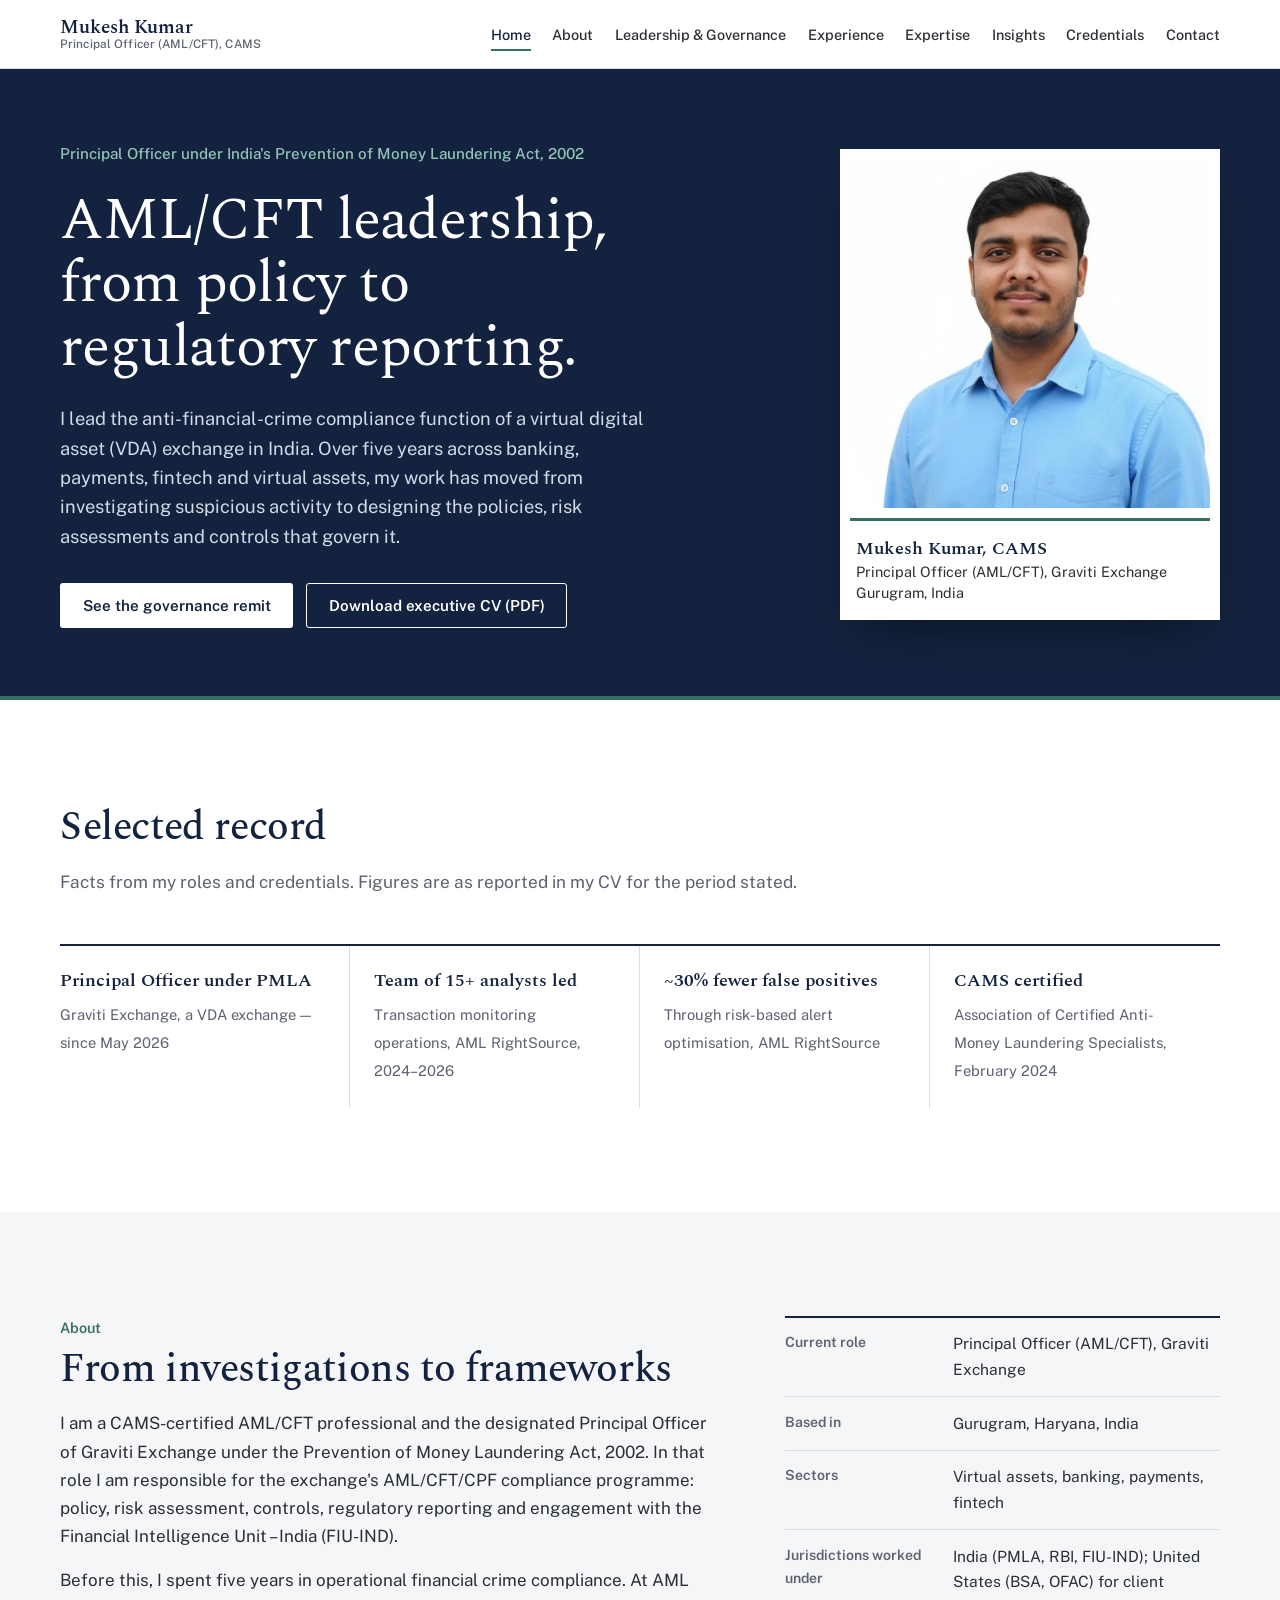
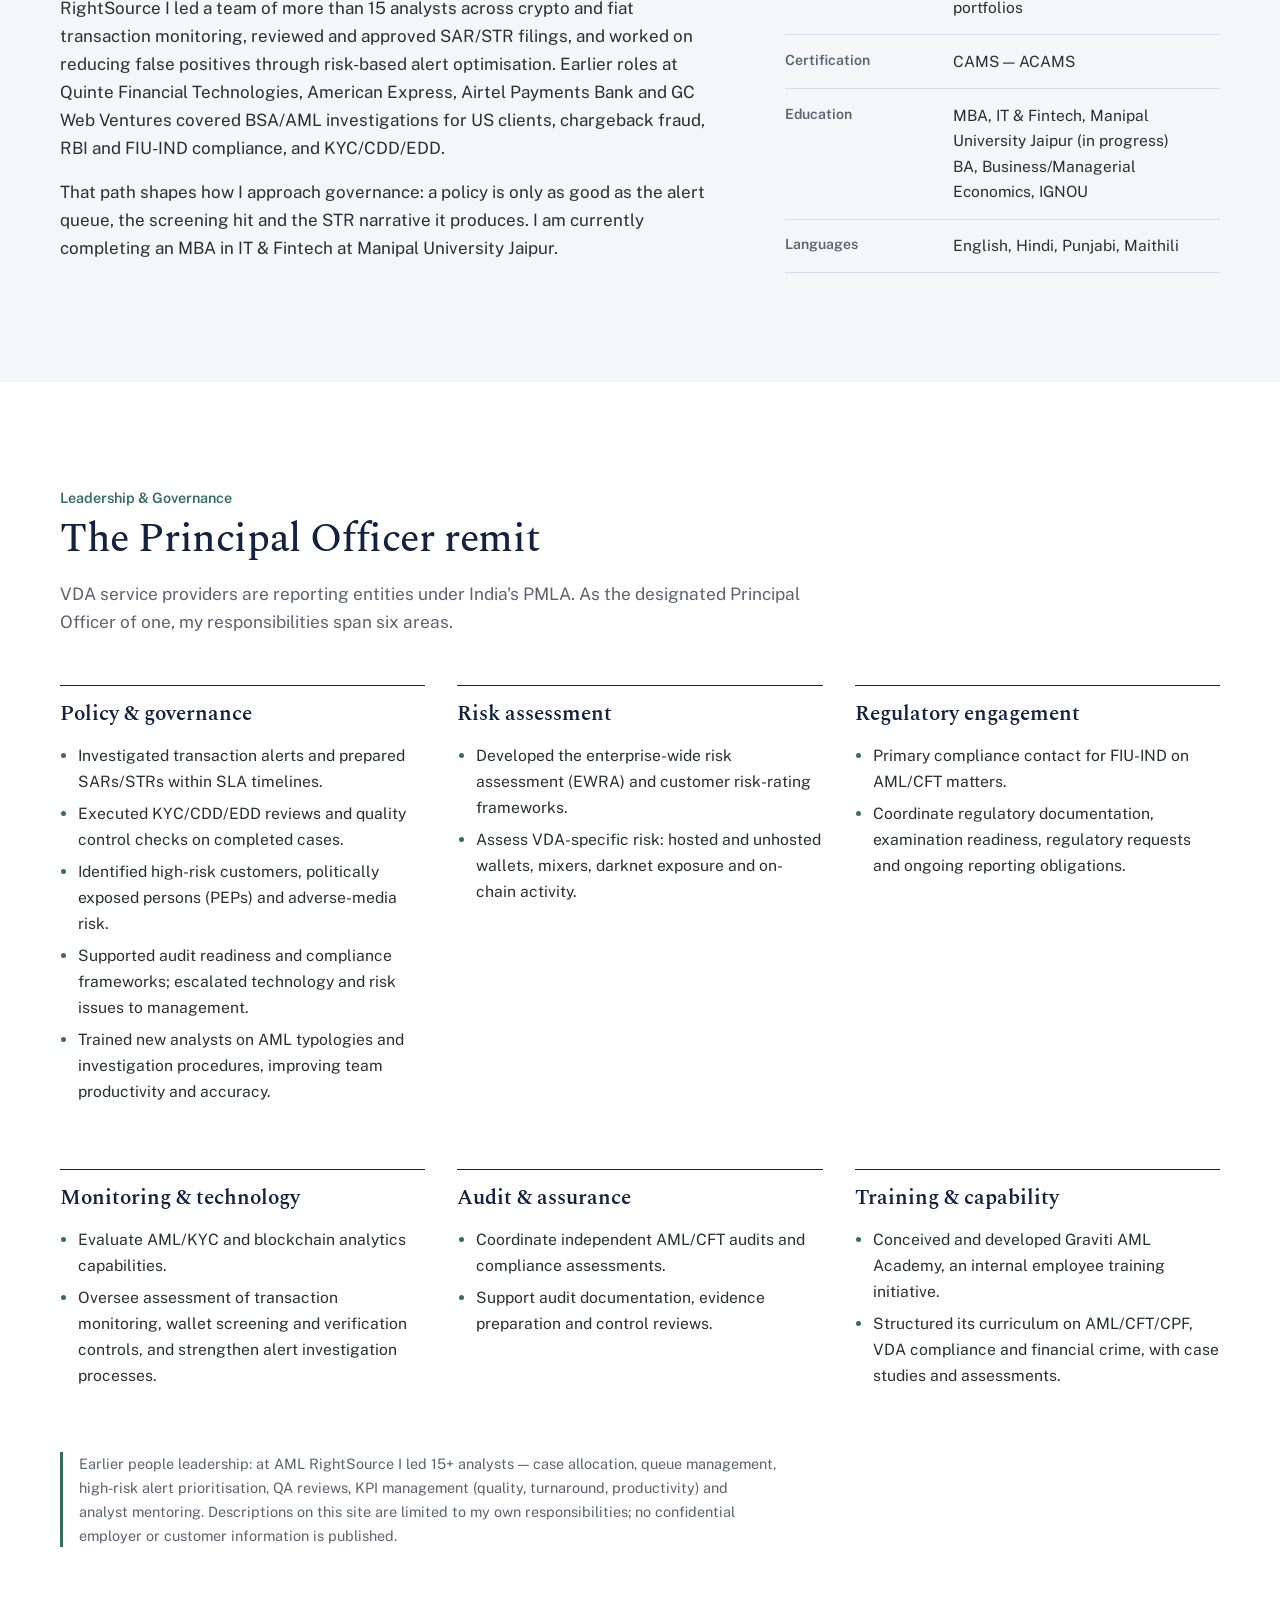
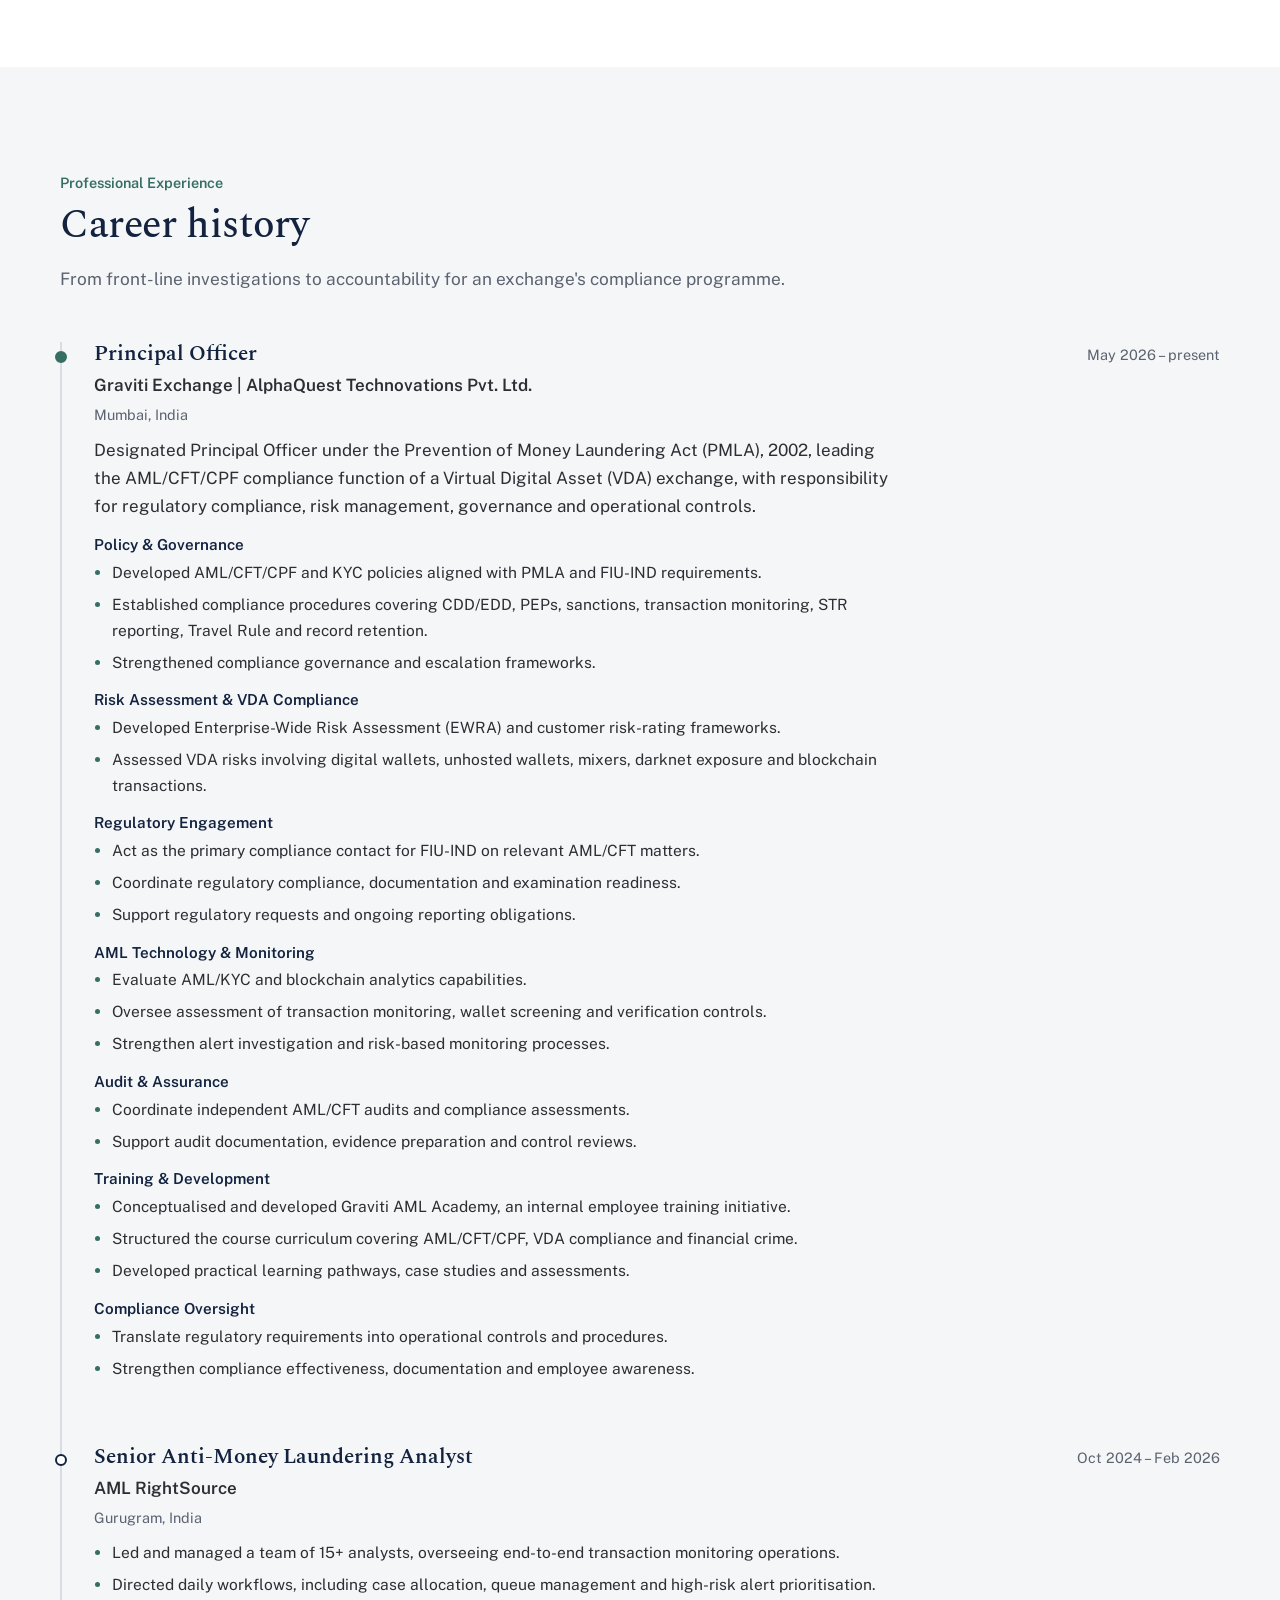
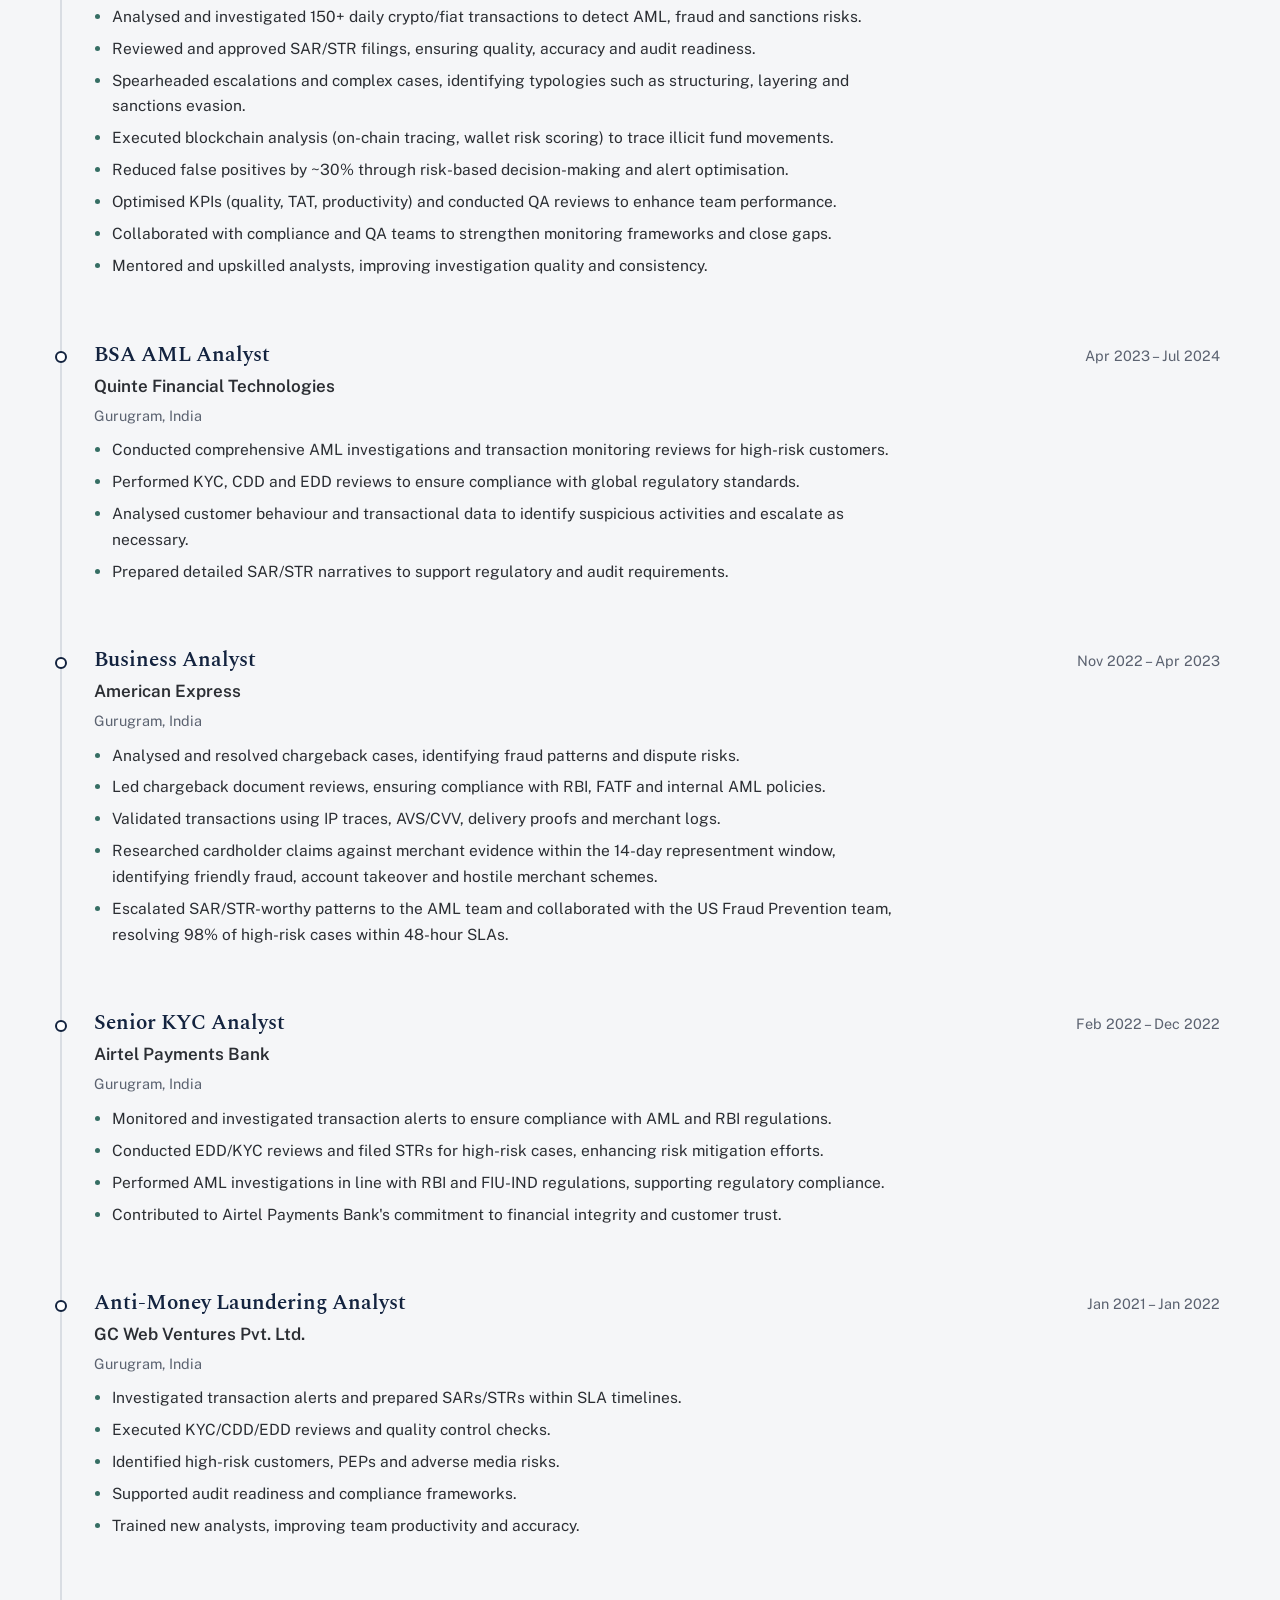
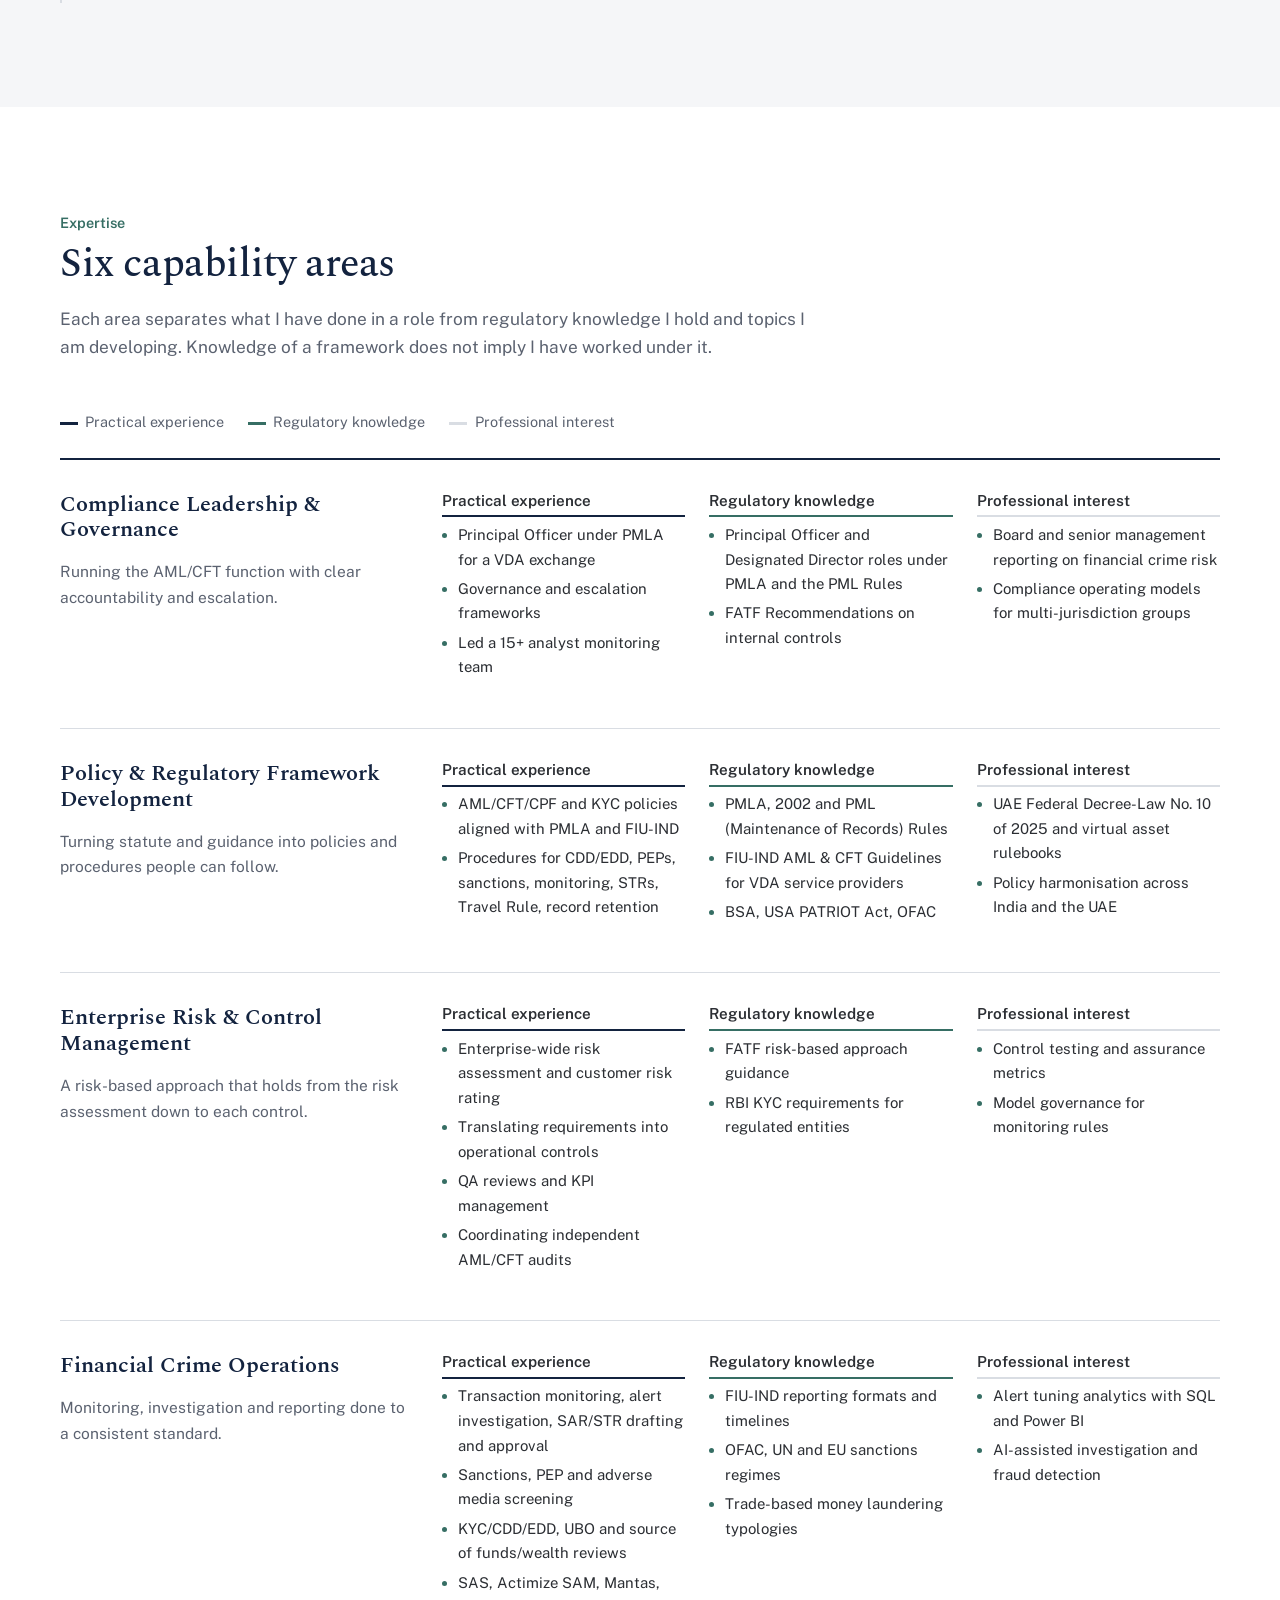
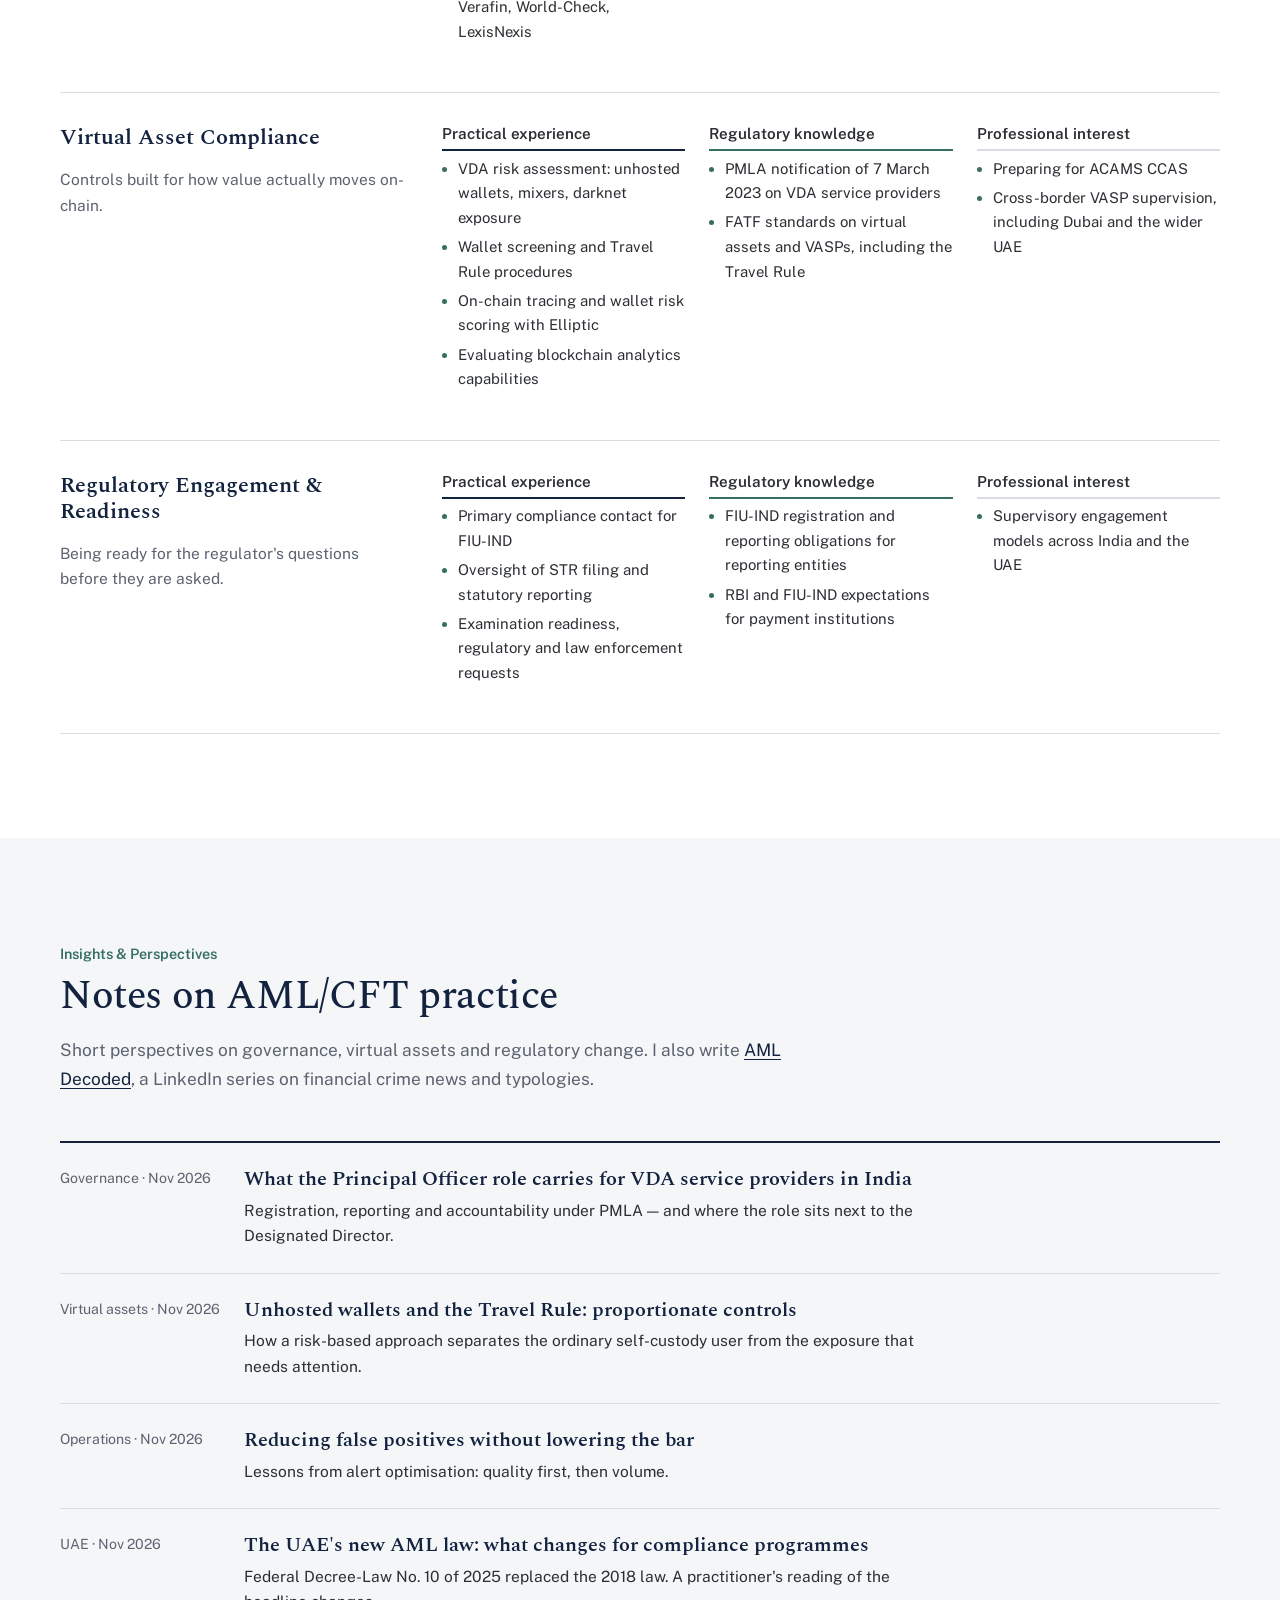
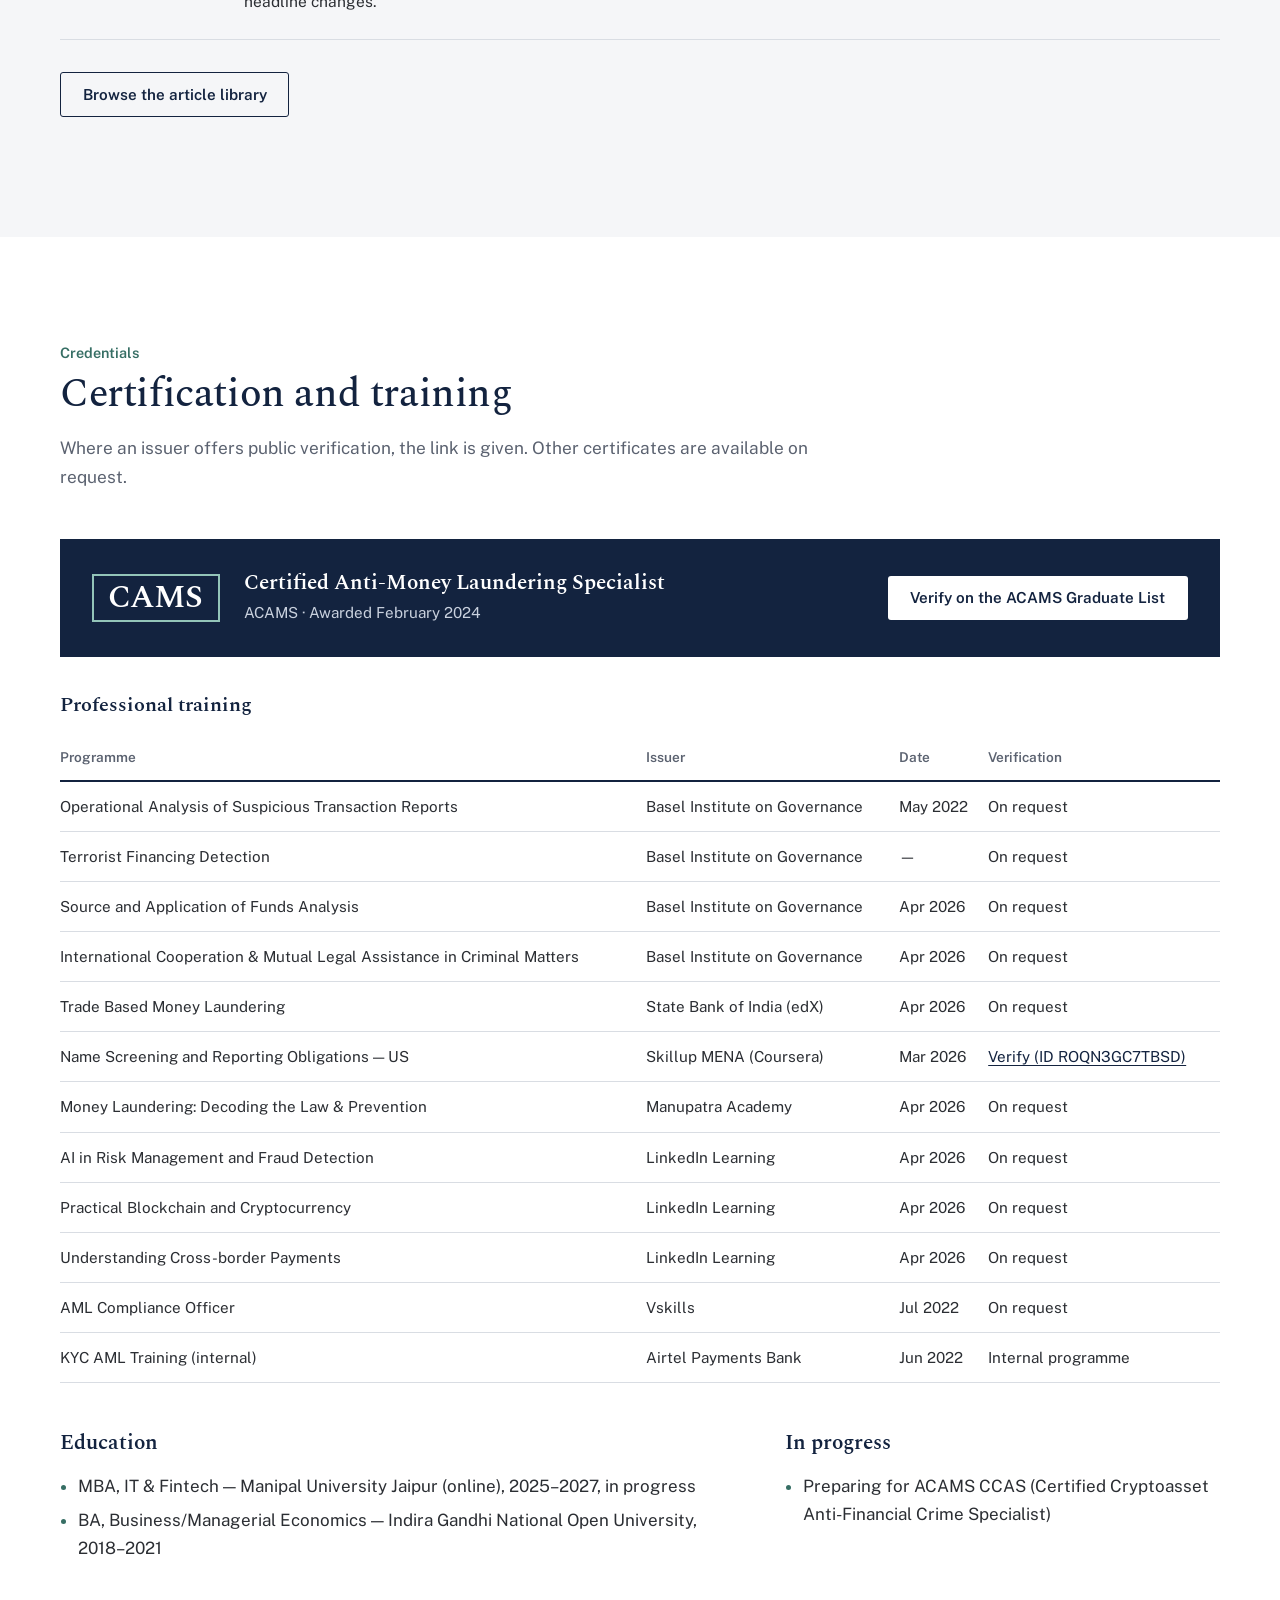
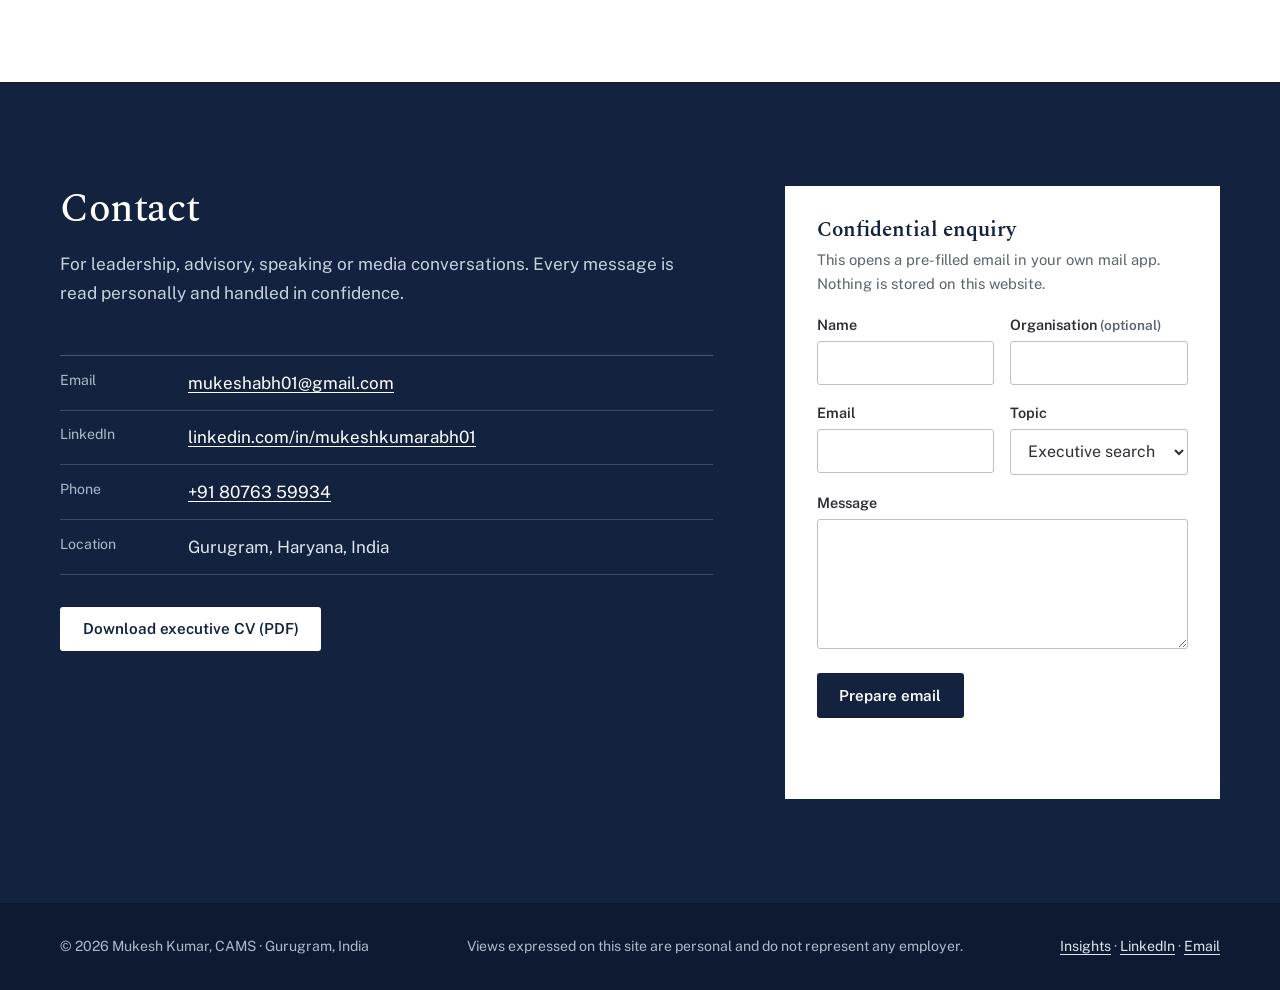
==== commit d91d7c5e: "Add files via upload" ====
--- a/index.html
+++ b/index.html
@@ -2,6 +2,7 @@
 <html lang="en-IN">
 <head>
 <meta charset="utf-8">
+<script>(function(){var p=location.pathname;if(p.slice(-1)!=="/"&&!/\.[a-z0-9]+$/i.test(p)){location.replace(p+"/"+location.search+location.hash);}})();</script>
 <meta name="viewport" content="width=device-width, initial-scale=1">
 <title>Mukesh Kumar, CAMS | Principal Officer (AML/CFT) | Financial Crime Governance</title>
 <meta name="description" content="Mukesh Kumar, CAMS — Principal Officer (AML/CFT) under India's PMLA at a VDA exchange. AML/CFT governance, policy, risk assessment and virtual asset compliance across India, the UAE and global VASP, banking and fintech.">
@@ -27,14 +28,14 @@
 <meta name="twitter:description" content="AML/CFT leadership, from policy to regulatory reporting.">
 <meta name="twitter:image" content="https://mukesh-amlpro.netlify.app/og-image.jpg">
 
-<link rel="icon" href="/favicon.ico" sizes="any">
-<link rel="icon" type="image/png" sizes="32x32" href="/favicon-32.png">
-<link rel="apple-touch-icon" href="/apple-touch-icon.png">
-
-<link rel="preload" href="/public-sans-latin-400-normal.woff2" as="font" type="font/woff2" crossorigin>
-<link rel="preload" href="/spectral-latin-400-normal.woff2" as="font" type="font/woff2" crossorigin>
-<link rel="stylesheet" href="/site.css">
-<link rel="preload" as="image" href="/mukesh-kumar-portrait.webp" type="image/webp">
+<link rel="icon" href="favicon.ico" sizes="any">
+<link rel="icon" type="image/png" sizes="32x32" href="favicon-32.png">
+<link rel="apple-touch-icon" href="apple-touch-icon.png">
+
+<link rel="preload" href="public-sans-latin-400-normal.woff2" as="font" type="font/woff2" crossorigin>
+<link rel="preload" href="spectral-latin-400-normal.woff2" as="font" type="font/woff2" crossorigin>
+<link rel="stylesheet" href="site.css">
+<link rel="preload" as="image" href="mukesh-kumar-portrait.webp" type="image/webp">
 
 <!-- Google Analytics (unchanged property from the live site) -->
 <script async src="https://www.googletagmanager.com/gtag/js?id=G-E5HQB2ZX3Q"></script>
@@ -83,7 +84,7 @@
 
 <header class="site-header">
   <nav class="wrap nav" aria-label="Main">
-    <a class="brand" href="/">Mukesh Kumar<small>Principal Officer (AML/CFT), CAMS</small></a>
+    <a class="brand" href="./">Mukesh Kumar<small>Principal Officer (AML/CFT), CAMS</small></a>
     <button class="nav-toggle" type="button" aria-expanded="false" aria-controls="nav-list">Menu</button>
     <ul class="nav-list" id="nav-list">
       <li><a href="#home">Home</a></li>
@@ -109,13 +110,13 @@
       <p class="lede">I lead the anti-financial-crime compliance function of a virtual digital asset (VDA) exchange in India. Over five years across banking, payments, fintech and virtual assets, my work has moved from investigating suspicious activity to designing the policies, risk assessments and controls that govern it.</p>
       <div class="hero-actions">
         <a class="btn btn-light" href="#leadership">See the governance remit</a>
-        <a class="btn btn-ghost" href="/Mukesh-Kumar-Executive-CV.pdf" download data-cv-download>Download executive CV (PDF)</a>
+        <a class="btn btn-ghost" href="Mukesh-Kumar-Executive-CV.pdf" download data-cv-download>Download executive CV (PDF)</a>
       </div>
     </div>
     <figure class="portrait-plate">
       <picture>
-        <source srcset="/mukesh-kumar-portrait.webp" type="image/webp">
-        <img src="/mukesh-kumar-portrait.jpg" width="592" height="575" alt="Portrait of Mukesh Kumar">
+        <source srcset="mukesh-kumar-portrait.webp" type="image/webp">
+        <img src="mukesh-kumar-portrait.jpg" width="592" height="575" alt="Portrait of Mukesh Kumar">
       </picture>
       <figcaption><strong>Mukesh Kumar, CAMS</strong>Principal Officer (AML/CFT), Graviti Exchange<br>Gurugram, India</figcaption>
     </figure>
@@ -144,7 +145,7 @@
       <span class="kicker">About</span>
       <h2 id="about-title">From investigations to frameworks</h2>
       <p>I am a CAMS-certified AML/CFT professional and the designated Principal Officer of Graviti Exchange under the Prevention of Money Laundering Act, 2002. In that role I am responsible for the exchange's AML/CFT/CPF compliance programme: policy, risk assessment, controls, regulatory reporting and engagement with the Financial Intelligence Unit – India (FIU-IND).</p>
-      <p>Before this, I spent five years in operational financial crime compliance. At AML RightSource I led a team of more than 15 analysts across crypto and fiat transaction monitoring, reviewed and approved SAR/STR filings, and worked on reducing false positives through risk-based alert optimisation. Earlier roles at Quinte Financial Technology, American Express, Airtel Payments Bank and GC Web Ventures covered BSA/AML investigations for US clients, chargeback fraud, RBI and FIU-IND compliance, and KYC/CDD/EDD.</p>
+      <p>Before this, I spent five years in operational financial crime compliance. At AML RightSource I led a team of more than 15 analysts across crypto and fiat transaction monitoring, reviewed and approved SAR/STR filings, and worked on reducing false positives through risk-based alert optimisation. Earlier roles at Quinte Financial Technologies, American Express, Airtel Payments Bank and GC Web Ventures covered BSA/AML investigations for US clients, chargeback fraud, RBI and FIU-IND compliance, and KYC/CDD/EDD.</p>
       <p>That path shapes how I approach governance: a policy is only as good as the alert queue, the screening hit and the STR narrative it produces. I am currently completing an MBA in IT &amp; Fintech at Manipal University Jaipur.</p>
     </div>
     <dl class="facts">
@@ -171,9 +172,11 @@
       <article>
         <h3>Policy &amp; governance</h3>
         <ul>
-          <li>Developed AML/CFT/CPF and KYC policies aligned with PMLA and FIU-IND requirements.</li>
-          <li>Established procedures for CDD/EDD, PEPs, sanctions, transaction monitoring, STR reporting, the Travel Rule and record retention.</li>
-          <li>Strengthened compliance governance and escalation frameworks.</li>
+          <li>Investigated transaction alerts and prepared SARs/STRs within SLA timelines.</li>
+          <li>Executed KYC/CDD/EDD reviews and quality control checks on completed cases.</li>
+          <li>Identified high-risk customers, politically exposed persons (PEPs) and adverse-media risk.</li>
+          <li>Supported audit readiness and compliance frameworks; escalated technology and risk issues to management.</li>
+          <li>Trained new analysts on AML typologies and investigation procedures, improving team productivity and accuracy.</li>
         </ul>
       </article>
       <article>
@@ -227,68 +230,116 @@
     <ol class="timeline" reversed>
       <li class="current">
         <div class="role-head">
-          <h3>Principal Officer (AML/CFT)</h3><span class="dates">May 2026 – present</span>
-          <span class="org">Graviti Exchange</span><span class="place">India</span>
-        </div>
-        <ul>
-          <li>Designated Principal Officer under PMLA, 2002, leading the AML/CFT/CPF compliance function of a virtual digital asset exchange.</li>
-          <li>Developed AML/CFT/CPF and KYC policies and procedures; built the EWRA and customer risk-rating frameworks.</li>
-          <li>Primary compliance contact for FIU-IND; coordinate STR and regulatory reporting, regulatory requests and examination readiness.</li>
-          <li>Coordinate independent AML/CFT audits; developed the internal Graviti AML Academy training programme.</li>
+          <h3>Principal Officer</h3><span class="dates">May 2026 – present</span>
+          <span class="org">Graviti Exchange | AlphaQuest Technovations Pvt. Ltd.</span><span class="place">Mumbai, India</span>
+        </div>
+        <p class="role-intro">Designated Principal Officer under the Prevention of Money Laundering Act (PMLA), 2002, leading the AML/CFT/CPF compliance function of a Virtual Digital Asset (VDA) exchange, with responsibility for regulatory compliance, risk management, governance and operational controls.</p>
+        <h4 class="role-sub">Policy &amp; Governance</h4>
+        <ul>
+          <li>Developed AML/CFT/CPF and KYC policies aligned with PMLA and FIU-IND requirements.</li>
+          <li>Established compliance procedures covering CDD/EDD, PEPs, sanctions, transaction monitoring, STR reporting, Travel Rule and record retention.</li>
+          <li>Strengthened compliance governance and escalation frameworks.</li>
+        </ul>
+        <h4 class="role-sub">Risk Assessment &amp; VDA Compliance</h4>
+        <ul>
+          <li>Developed Enterprise-Wide Risk Assessment (EWRA) and customer risk-rating frameworks.</li>
+          <li>Assessed VDA risks involving digital wallets, unhosted wallets, mixers, darknet exposure and blockchain transactions.</li>
+        </ul>
+        <h4 class="role-sub">Regulatory Engagement</h4>
+        <ul>
+          <li>Act as the primary compliance contact for FIU-IND on relevant AML/CFT matters.</li>
+          <li>Coordinate regulatory compliance, documentation and examination readiness.</li>
+          <li>Support regulatory requests and ongoing reporting obligations.</li>
+        </ul>
+        <h4 class="role-sub">AML Technology &amp; Monitoring</h4>
+        <ul>
+          <li>Evaluate AML/KYC and blockchain analytics capabilities.</li>
+          <li>Oversee assessment of transaction monitoring, wallet screening and verification controls.</li>
+          <li>Strengthen alert investigation and risk-based monitoring processes.</li>
+        </ul>
+        <h4 class="role-sub">Audit &amp; Assurance</h4>
+        <ul>
+          <li>Coordinate independent AML/CFT audits and compliance assessments.</li>
+          <li>Support audit documentation, evidence preparation and control reviews.</li>
+        </ul>
+        <h4 class="role-sub">Training &amp; Development</h4>
+        <ul>
+          <li>Conceptualised and developed Graviti AML Academy, an internal employee training initiative.</li>
+          <li>Structured the course curriculum covering AML/CFT/CPF, VDA compliance and financial crime.</li>
+          <li>Developed practical learning pathways, case studies and assessments.</li>
+        </ul>
+        <h4 class="role-sub">Compliance Oversight</h4>
+        <ul>
+          <li>Translate regulatory requirements into operational controls and procedures.</li>
+          <li>Strengthen compliance effectiveness, documentation and employee awareness.</li>
         </ul>
       </li>
       <li>
         <div class="role-head">
-          <h3>Senior AML Analyst</h3><span class="dates">Oct 2024 – Feb 2026</span>
-          <span class="org">AML RightSource India Pvt. Ltd.</span><span class="place">Gurugram, India</span>
-        </div>
-        <ul>
-          <li>Led a team of 15+ analysts across end-to-end transaction monitoring and AML surveillance workflows.</li>
-          <li>Investigated 150+ crypto and fiat transactions daily across Retail, Private Banking and Corporate segments using SAS-based monitoring.</li>
-          <li>Reviewed and approved SAR/STR filings, maintaining a 100% on-time submission rate and team accuracy above 95%.</li>
-          <li>Reduced false positives by ~30% and improved team productivity by 20% through risk-based alert optimisation.</li>
-          <li>Performed on-chain tracing and wallet risk scoring with Elliptic; escalated structuring, layering and sanctions-evasion typologies.</li>
+          <h3>Senior Anti-Money Laundering Analyst</h3><span class="dates">Oct 2024 – Feb 2026</span>
+          <span class="org">AML RightSource</span><span class="place">Gurugram, India</span>
+        </div>
+        <ul>
+          <li>Led and managed a team of 15+ analysts, overseeing end-to-end transaction monitoring operations.</li>
+          <li>Directed daily workflows, including case allocation, queue management and high-risk alert prioritisation.</li>
+          <li>Analysed and investigated 150+ daily crypto/fiat transactions to detect AML, fraud and sanctions risks.</li>
+          <li>Reviewed and approved SAR/STR filings, ensuring quality, accuracy and audit readiness.</li>
+          <li>Spearheaded escalations and complex cases, identifying typologies such as structuring, layering and sanctions evasion.</li>
+          <li>Executed blockchain analysis (on-chain tracing, wallet risk scoring) to trace illicit fund movements.</li>
+          <li>Reduced false positives by ~30% through risk-based decision-making and alert optimisation.</li>
+          <li>Optimised KPIs (quality, TAT, productivity) and conducted QA reviews to enhance team performance.</li>
+          <li>Collaborated with compliance and QA teams to strengthen monitoring frameworks and close gaps.</li>
+          <li>Mentored and upskilled analysts, improving investigation quality and consistency.</li>
         </ul>
       </li>
       <li>
         <div class="role-head">
-          <h3>Senior AML Analyst</h3><span class="dates">May 2023 – Jul 2024</span>
-          <span class="org">Quinte Financial Technology India Pvt. Ltd.</span><span class="place">Gurugram, India</span>
-        </div>
-        <ul>
-          <li>Investigated transaction monitoring alerts for banking and fintech clients using Actimize SAM and Verafin, under BSA, USA PATRIOT Act and OFAC frameworks.</li>
-          <li>Performed OFAC, PEP and adverse media screening with World-Check and LexisNexis; CDD/EDD including UBO and source of funds/wealth reviews.</li>
-          <li>Delivered remediation and lookback reviews supporting audit readiness.</li>
+          <h3>BSA AML Analyst</h3><span class="dates">Apr 2023 – Jul 2024</span>
+          <span class="org">Quinte Financial Technologies</span><span class="place">Gurugram, India</span>
+        </div>
+        <ul>
+          <li>Conducted comprehensive AML investigations and transaction monitoring reviews for high-risk customers.</li>
+          <li>Performed KYC, CDD and EDD reviews to ensure compliance with global regulatory standards.</li>
+          <li>Analysed customer behaviour and transactional data to identify suspicious activities and escalate as necessary.</li>
+          <li>Prepared detailed SAR/STR narratives to support regulatory and audit requirements.</li>
         </ul>
       </li>
       <li>
         <div class="role-head">
           <h3>Business Analyst</h3><span class="dates">Nov 2022 – Apr 2023</span>
-          <span class="org">American Express India Pvt. Ltd.</span><span class="place">Gurugram, India</span>
-        </div>
-        <ul>
-          <li>Resolved chargeback cases, identifying friendly fraud, account takeover and hostile merchant schemes.</li>
-          <li>Escalated SAR/STR-worthy patterns to the AML team; resolved 98% of high-risk cases within 48-hour SLAs with the US Fraud Prevention team.</li>
+          <span class="org">American Express</span><span class="place">Gurugram, India</span>
+        </div>
+        <ul>
+          <li>Analysed and resolved chargeback cases, identifying fraud patterns and dispute risks.</li>
+          <li>Led chargeback document reviews, ensuring compliance with RBI, FATF and internal AML policies.</li>
+          <li>Validated transactions using IP traces, AVS/CVV, delivery proofs and merchant logs.</li>
+          <li>Researched cardholder claims against merchant evidence within the 14-day representment window, identifying friendly fraud, account takeover and hostile merchant schemes.</li>
+          <li>Escalated SAR/STR-worthy patterns to the AML team and collaborated with the US Fraud Prevention team, resolving 98% of high-risk cases within 48-hour SLAs.</li>
         </ul>
       </li>
       <li>
         <div class="role-head">
-          <h3>Senior Analyst</h3><span class="dates">Feb 2022 – Sep 2022</span>
-          <span class="org">Airtel Payments Bank Ltd.</span><span class="place">Gurugram, India</span>
-        </div>
-        <ul>
-          <li>Investigated transaction alerts under RBI and FIU-IND guidelines and escalated high-risk cases for STR filing.</li>
-          <li>Performed EDD and KYC reviews for high-risk retail customers; identified velocity risk and account misuse.</li>
+          <h3>Senior KYC Analyst</h3><span class="dates">Feb 2022 – Dec 2022</span>
+          <span class="org">Airtel Payments Bank</span><span class="place">Gurugram, India</span>
+        </div>
+        <ul>
+          <li>Monitored and investigated transaction alerts to ensure compliance with AML and RBI regulations.</li>
+          <li>Conducted EDD/KYC reviews and filed STRs for high-risk cases, enhancing risk mitigation efforts.</li>
+          <li>Performed AML investigations in line with RBI and FIU-IND regulations, supporting regulatory compliance.</li>
+          <li>Contributed to Airtel Payments Bank's commitment to financial integrity and customer trust.</li>
         </ul>
       </li>
       <li>
         <div class="role-head">
-          <h3>Senior AML/KYC Analyst</h3><span class="dates">Jan 2021 – Jan 2022</span>
+          <h3>Anti-Money Laundering Analyst</h3><span class="dates">Jan 2021 – Jan 2022</span>
           <span class="org">GC Web Ventures Pvt. Ltd.</span><span class="place">Gurugram, India</span>
         </div>
         <ul>
-          <li>Investigated transaction alerts and prepared SARs/STRs within SLA; KYC/CDD/EDD reviews for PEP and adverse-media risk.</li>
-          <li>Trained new analysts on AML typologies and investigation procedures.</li>
+          <li>Investigated transaction alerts and prepared SARs/STRs within SLA timelines.</li>
+          <li>Executed KYC/CDD/EDD reviews and quality control checks.</li>
+          <li>Identified high-risk customers, PEPs and adverse media risks.</li>
+          <li>Supported audit readiness and compliance frameworks.</li>
+          <li>Trained new analysts, improving team productivity and accuracy.</li>
         </ul>
       </li>
     </ol>
@@ -375,26 +426,26 @@
     <ul class="article-list">
       <li>
         <span class="meta">Governance · Nov 2026</span>
-        <div><h3><a href="/principal-officer-pmla-vda-service-providers.html">What the Principal Officer role carries for VDA service providers in India</a></h3>
+        <div><h3><a href="principal-officer-pmla-vda-service-providers.html">What the Principal Officer role carries for VDA service providers in India</a></h3>
         <p>Registration, reporting and accountability under PMLA — and where the role sits next to the Designated Director.</p></div>
       </li>
       <li>
         <span class="meta">Virtual assets · Nov 2026</span>
-        <div><h3><a href="/unhosted-wallets-travel-rule-controls.html">Unhosted wallets and the Travel Rule: proportionate controls</a></h3>
+        <div><h3><a href="unhosted-wallets-travel-rule-controls.html">Unhosted wallets and the Travel Rule: proportionate controls</a></h3>
         <p>How a risk-based approach separates the ordinary self-custody user from the exposure that needs attention.</p></div>
       </li>
       <li>
         <span class="meta">Operations · Nov 2026</span>
-        <div><h3><a href="/reducing-false-positives-without-lowering-the-bar.html">Reducing false positives without lowering the bar</a></h3>
+        <div><h3><a href="reducing-false-positives-without-lowering-the-bar.html">Reducing false positives without lowering the bar</a></h3>
         <p>Lessons from alert optimisation: quality first, then volume.</p></div>
       </li>
       <li>
         <span class="meta">UAE · Nov 2026</span>
-        <div><h3><a href="/uae-federal-decree-law-10-2025-aml.html">The UAE's new AML law: what changes for compliance programmes</a></h3>
+        <div><h3><a href="uae-federal-decree-law-10-2025-aml.html">The UAE's new AML law: what changes for compliance programmes</a></h3>
         <p>Federal Decree-Law No. 10 of 2025 replaced the 2018 law. A practitioner's reading of the headline changes.</p></div>
       </li>
     </ul>
-    <p style="margin-top:2rem"><a class="btn btn-ghost" href="/insights.html">Browse the article library</a></p>
+    <p style="margin-top:2rem"><a class="btn btn-ghost" href="insights.html">Browse the article library</a></p>
   </div>
 </section>
 
@@ -465,7 +516,7 @@
         <li><span>Phone</span><a href="tel:+918076359934">+91&nbsp;80763&nbsp;59934</a></li>
         <li><span>Location</span>Gurugram, Haryana, India</li>
       </ul>
-      <a class="btn btn-light" href="/Mukesh-Kumar-Executive-CV.pdf" download data-cv-download>Download executive CV (PDF)</a>
+      <a class="btn btn-light" href="Mukesh-Kumar-Executive-CV.pdf" download data-cv-download>Download executive CV (PDF)</a>
     </div>
 
     <form class="enquiry" id="enquiry-form" novalidate aria-labelledby="enq-title">
@@ -501,10 +552,10 @@
   <div class="wrap">
     <p>© 2026 Mukesh Kumar, CAMS · Gurugram, India</p>
     <p>Views expressed on this site are personal and do not represent any employer.</p>
-    <p><a href="/insights.html">Insights</a> · <a href="https://www.linkedin.com/in/mukeshkumarabh01" rel="noopener">LinkedIn</a> · <a href="mailto:mukeshabh01@gmail.com">Email</a></p>
+    <p><a href="insights.html">Insights</a> · <a href="https://www.linkedin.com/in/mukeshkumarabh01" rel="noopener">LinkedIn</a> · <a href="mailto:mukeshabh01@gmail.com">Email</a></p>
   </div>
 </footer>
 
-<script src="/site.js" defer></script>
+<script src="site.js" defer></script>
 </body>
 </html>
--- a/site.css
+++ b/site.css
@@ -2,13 +2,13 @@
    Palette: regulator navy, charcoal, white; one restrained accent (verdigris).
    Type: Spectral (headings) + Public Sans (text). */
 
-/* Self-hosted fonts (SIL Open Font License, see LICENSE-*-OFL.txt) */
-@font-face { font-family: "Spectral"; font-style: normal; font-weight: 400; font-display: swap; src: url("/spectral-latin-400-normal.woff2") format("woff2"); }
-@font-face { font-family: "Spectral"; font-style: normal; font-weight: 500; font-display: swap; src: url("/spectral-latin-500-normal.woff2") format("woff2"); }
-@font-face { font-family: "Spectral"; font-style: normal; font-weight: 600; font-display: swap; src: url("/spectral-latin-600-normal.woff2") format("woff2"); }
-@font-face { font-family: "Public Sans"; font-style: normal; font-weight: 400; font-display: swap; src: url("/public-sans-latin-400-normal.woff2") format("woff2"); }
-@font-face { font-family: "Public Sans"; font-style: normal; font-weight: 500; font-display: swap; src: url("/public-sans-latin-500-normal.woff2") format("woff2"); }
-@font-face { font-family: "Public Sans"; font-style: normal; font-weight: 600; font-display: swap; src: url("/public-sans-latin-600-normal.woff2") format("woff2"); }
+/* Self-hosted fonts (SIL Open Font License, see font-license-*.txt) */
+@font-face { font-family: "Spectral"; font-style: normal; font-weight: 400; font-display: swap; src: url("spectral-latin-400-normal.woff2") format("woff2"); }
+@font-face { font-family: "Spectral"; font-style: normal; font-weight: 500; font-display: swap; src: url("spectral-latin-500-normal.woff2") format("woff2"); }
+@font-face { font-family: "Spectral"; font-style: normal; font-weight: 600; font-display: swap; src: url("spectral-latin-600-normal.woff2") format("woff2"); }
+@font-face { font-family: "Public Sans"; font-style: normal; font-weight: 400; font-display: swap; src: url("public-sans-latin-400-normal.woff2") format("woff2"); }
+@font-face { font-family: "Public Sans"; font-style: normal; font-weight: 500; font-display: swap; src: url("public-sans-latin-500-normal.woff2") format("woff2"); }
+@font-face { font-family: "Public Sans"; font-style: normal; font-weight: 600; font-display: swap; src: url("public-sans-latin-600-normal.woff2") format("woff2"); }
 
 :root {
   --navy: #13233f;
@@ -146,6 +146,9 @@
 .role-head .place { grid-column: 1; font-size: .9rem; color: var(--muted); }
 .timeline ul { margin-top: .6rem; max-width: 80ch; list-style: disc; }
 .timeline li li { font-size: .97rem; }
+.timeline .role-intro { margin: .6rem 0 0; max-width: 80ch; }
+.timeline .role-sub { font-family: inherit; font-size: .95rem; font-weight: 600; color: var(--navy); margin: 1rem 0 0; }
+.timeline .role-sub + ul { margin-top: .35rem; }
 @media (max-width: 620px) { .role-head { grid-template-columns: 1fr; } .role-head time, .role-head .dates { grid-column: 1; grid-row: auto; } }
 
 /* capability areas */
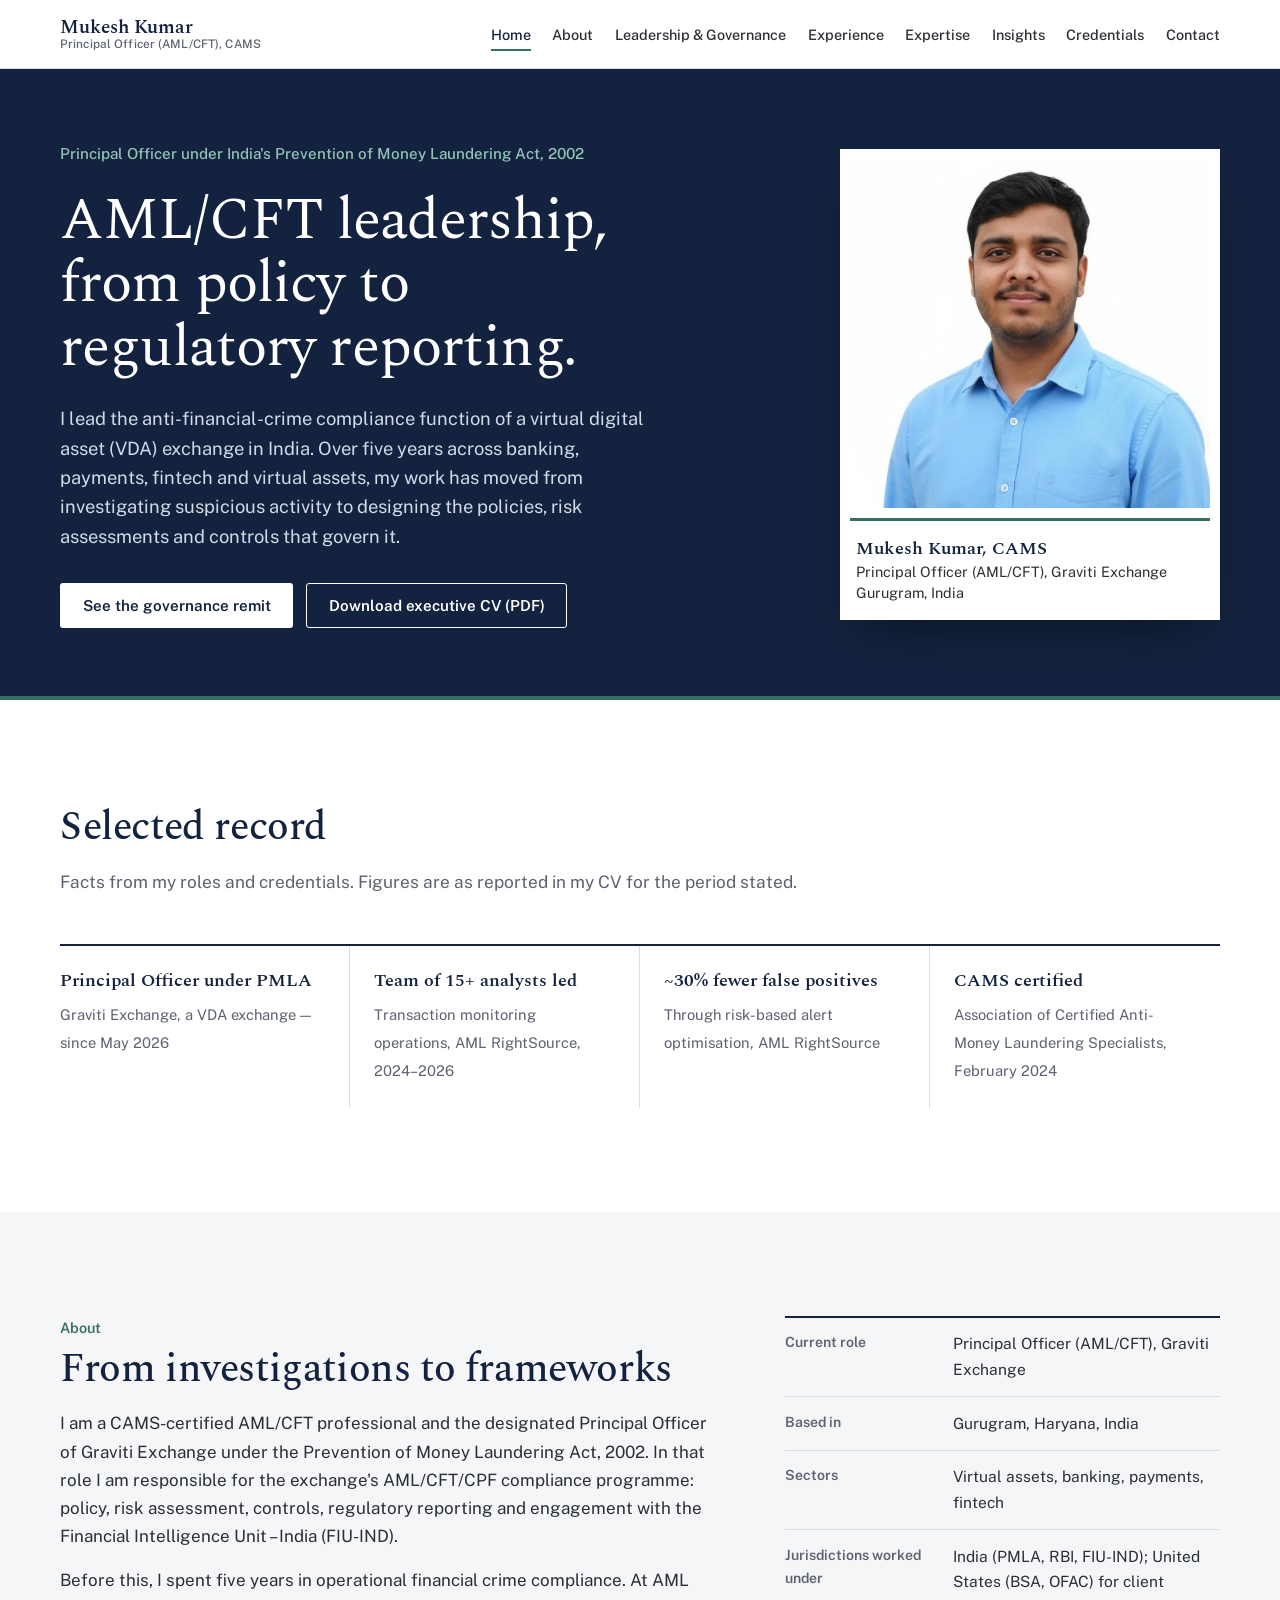
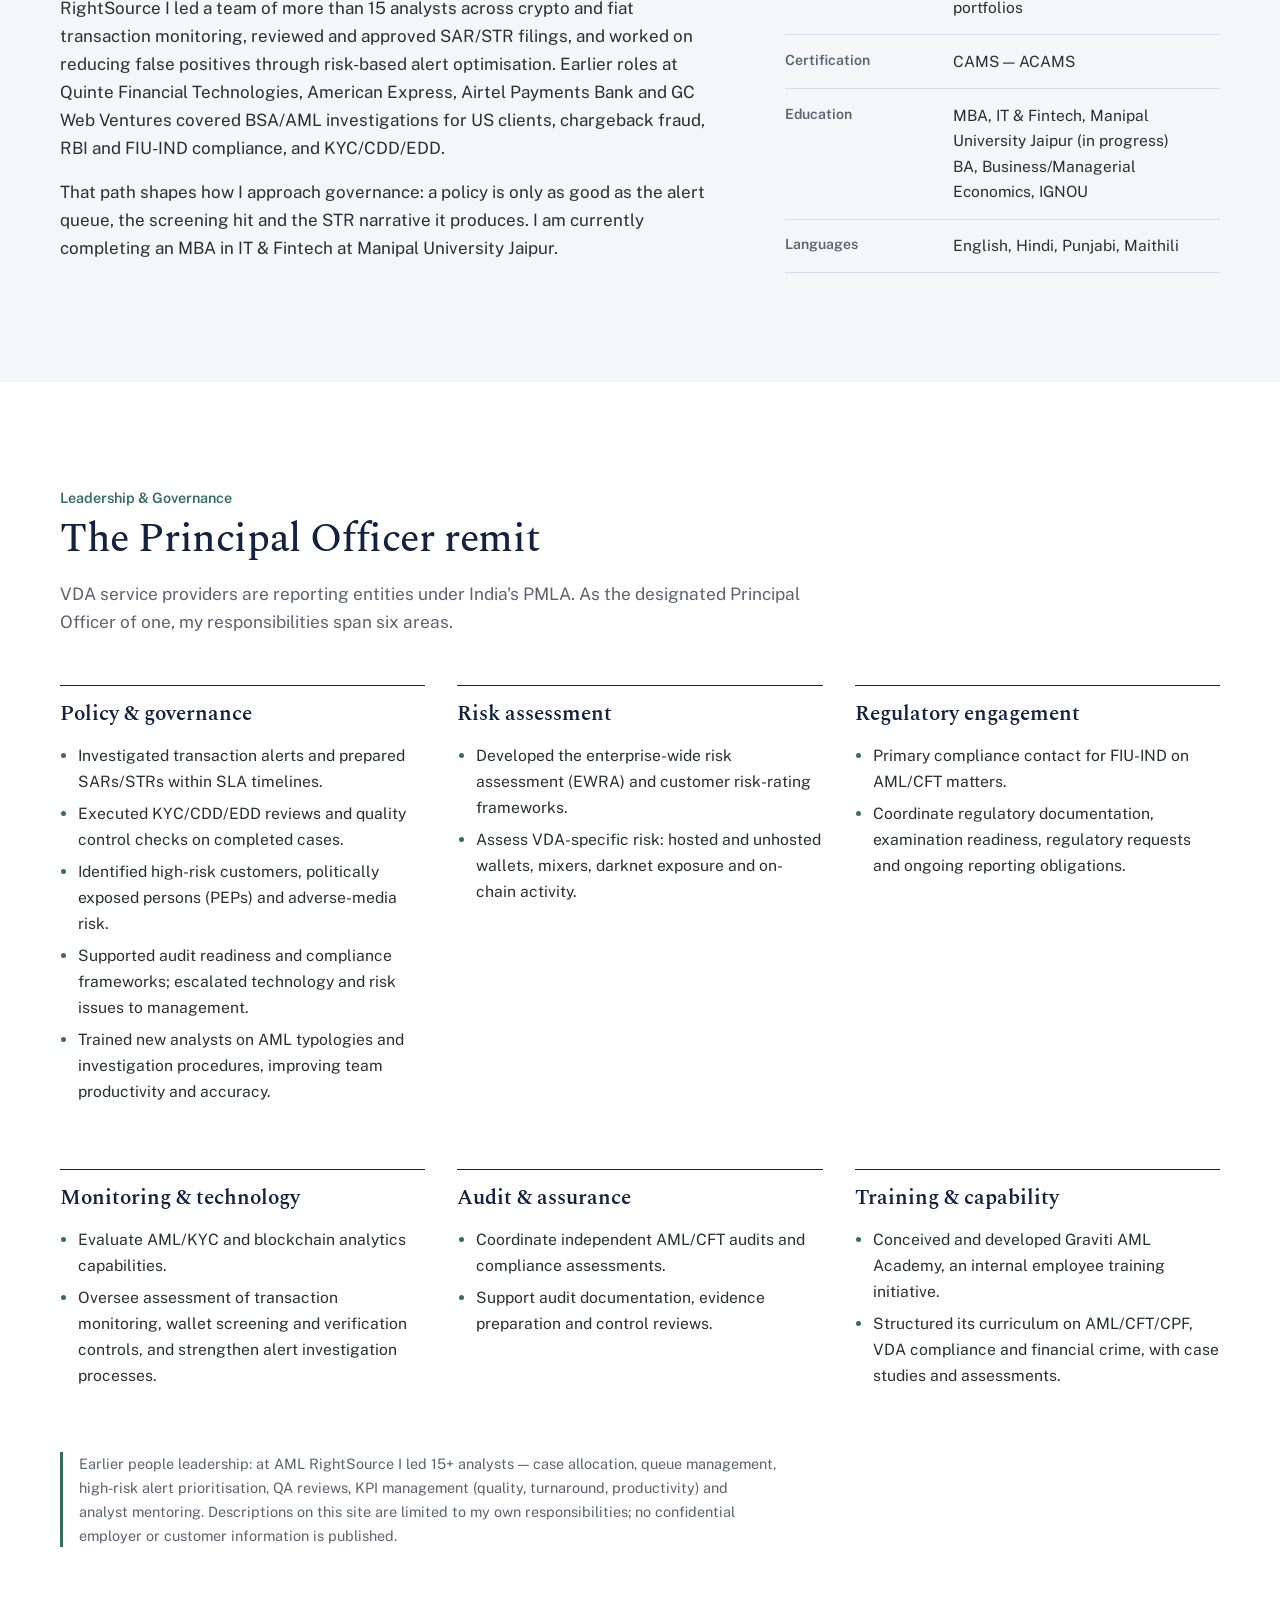
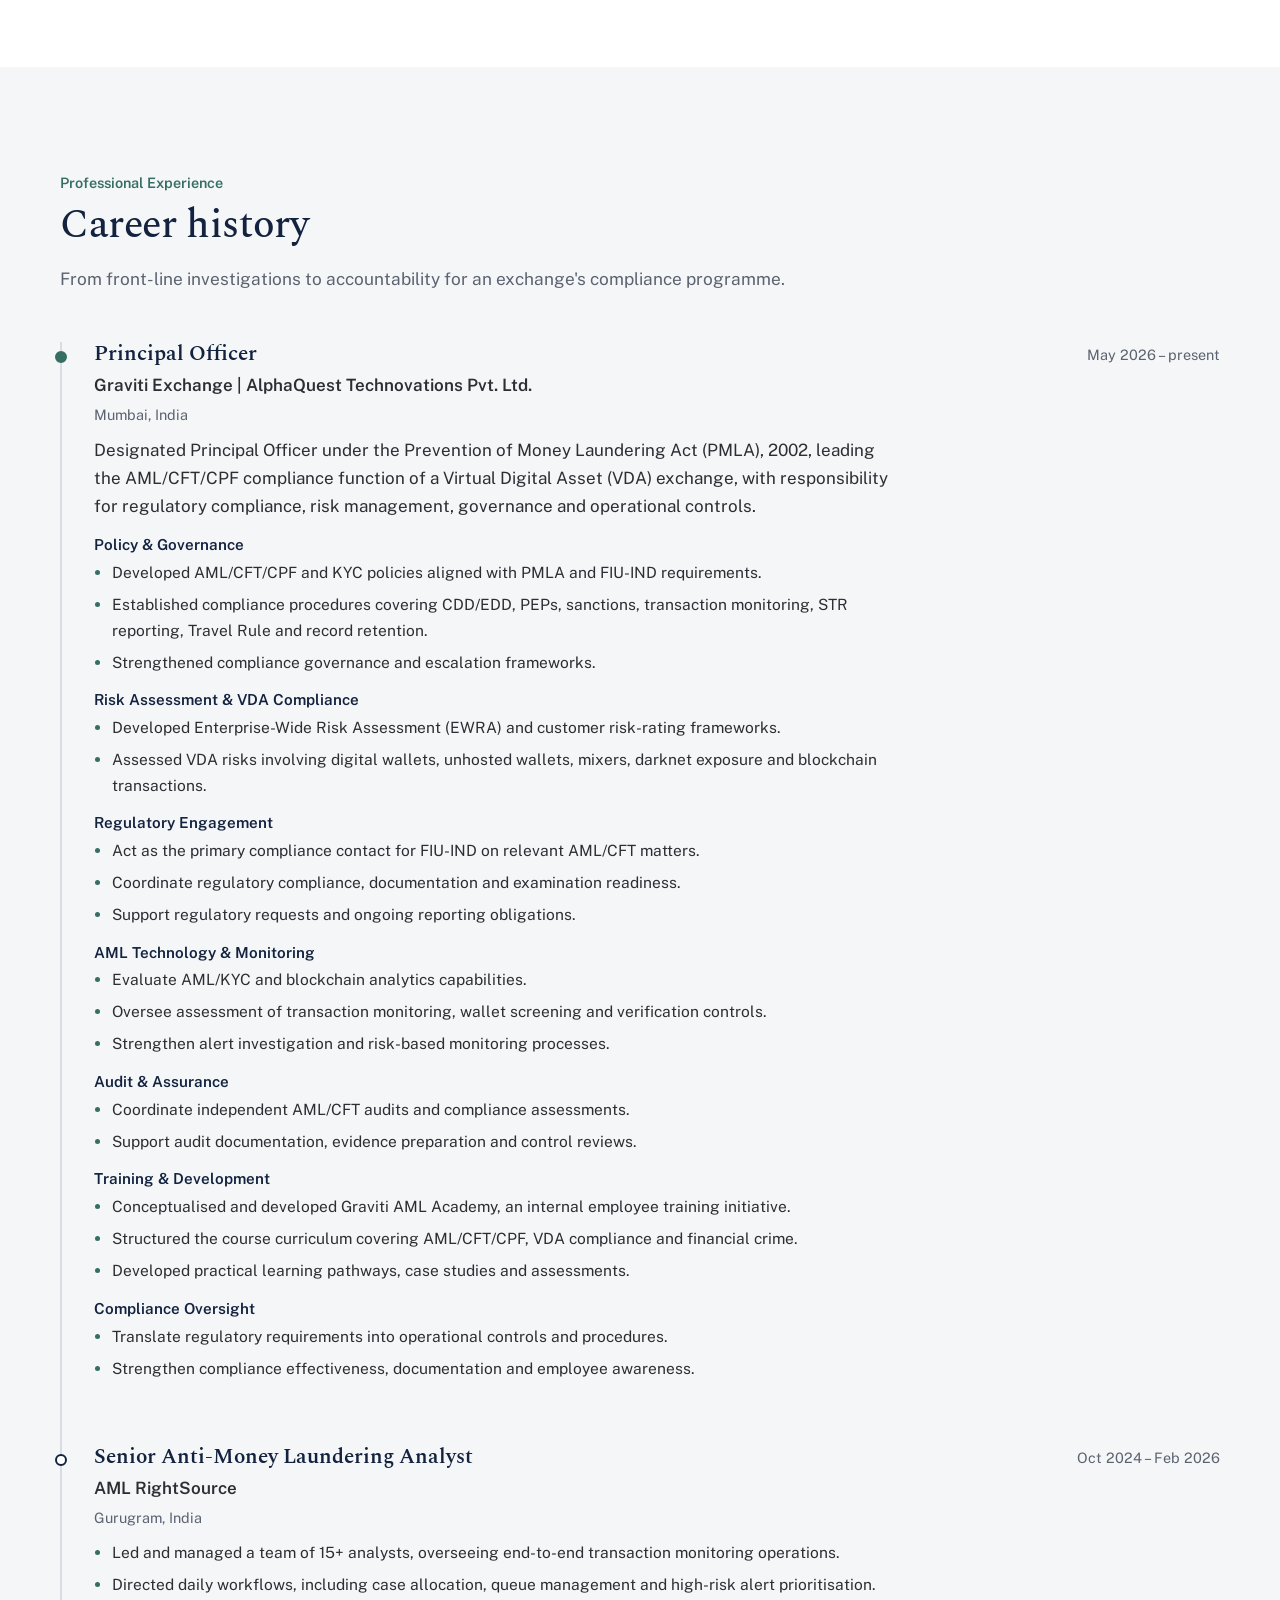
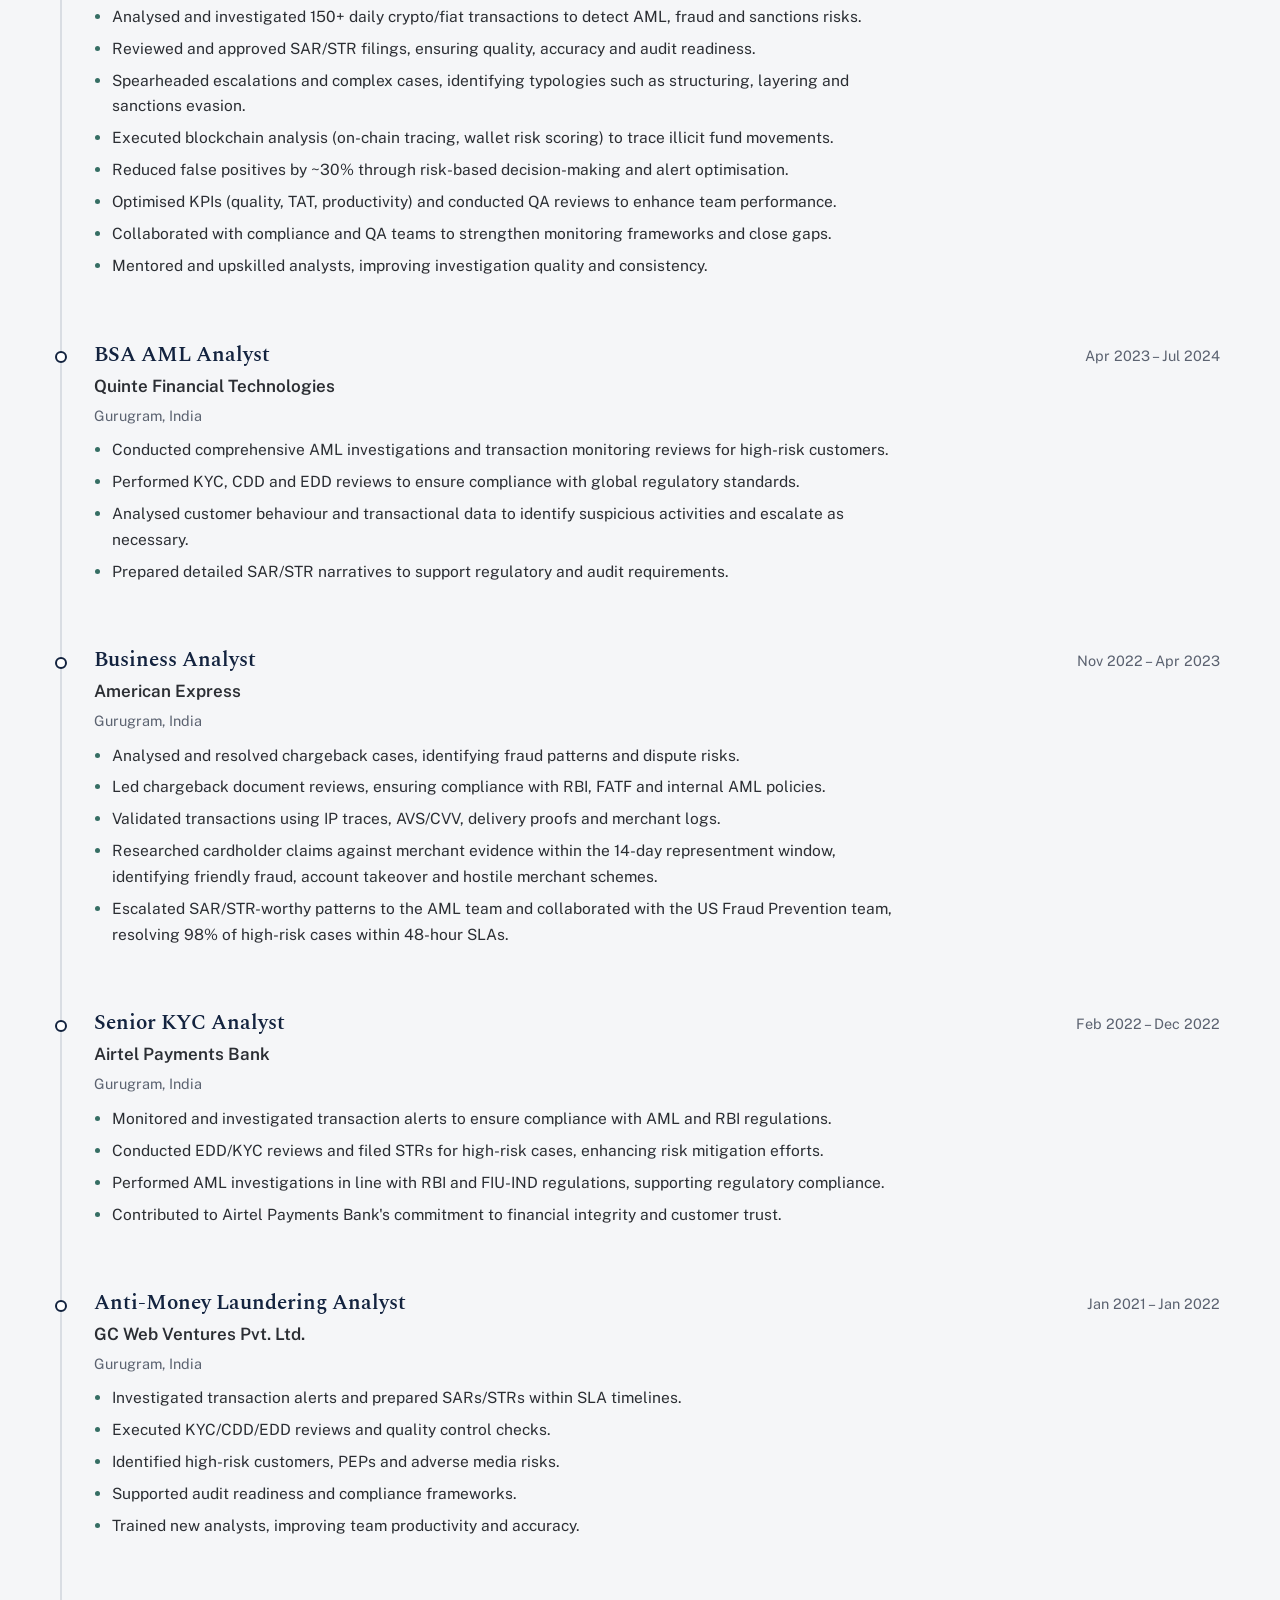
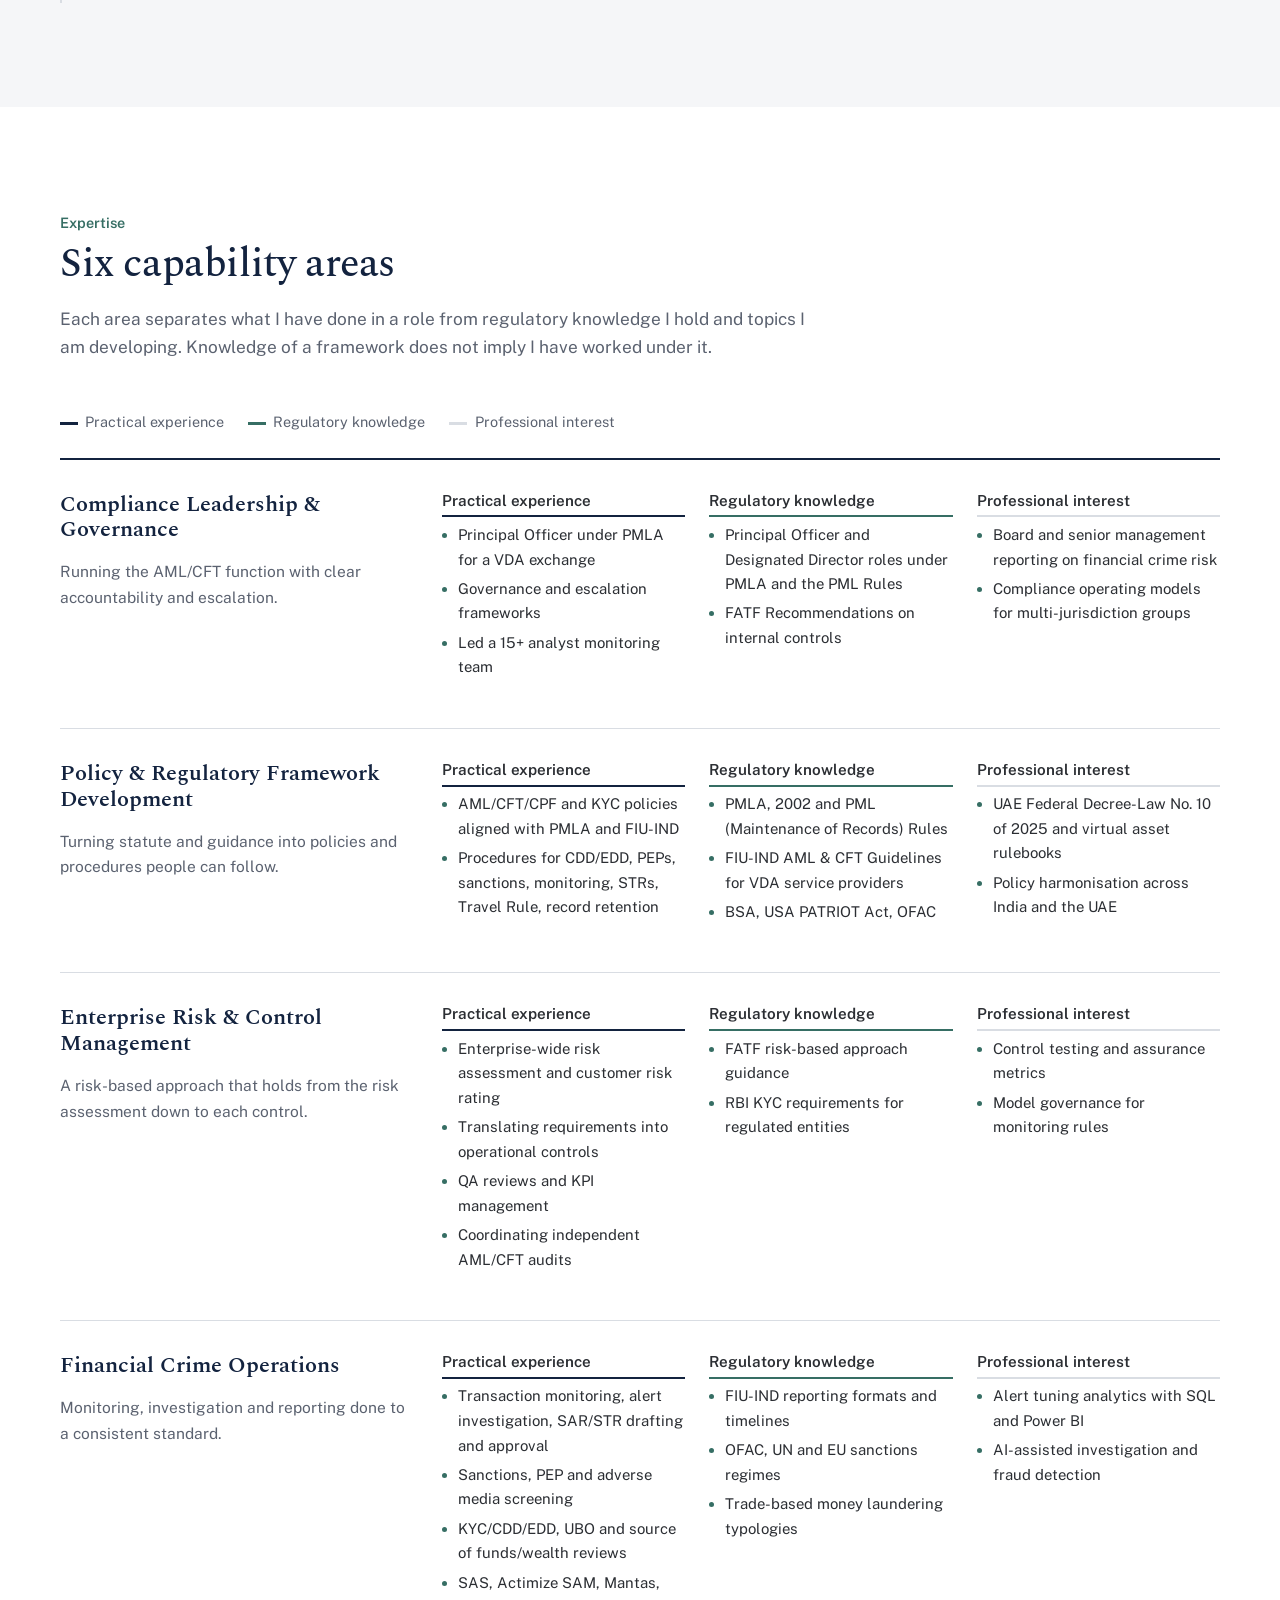
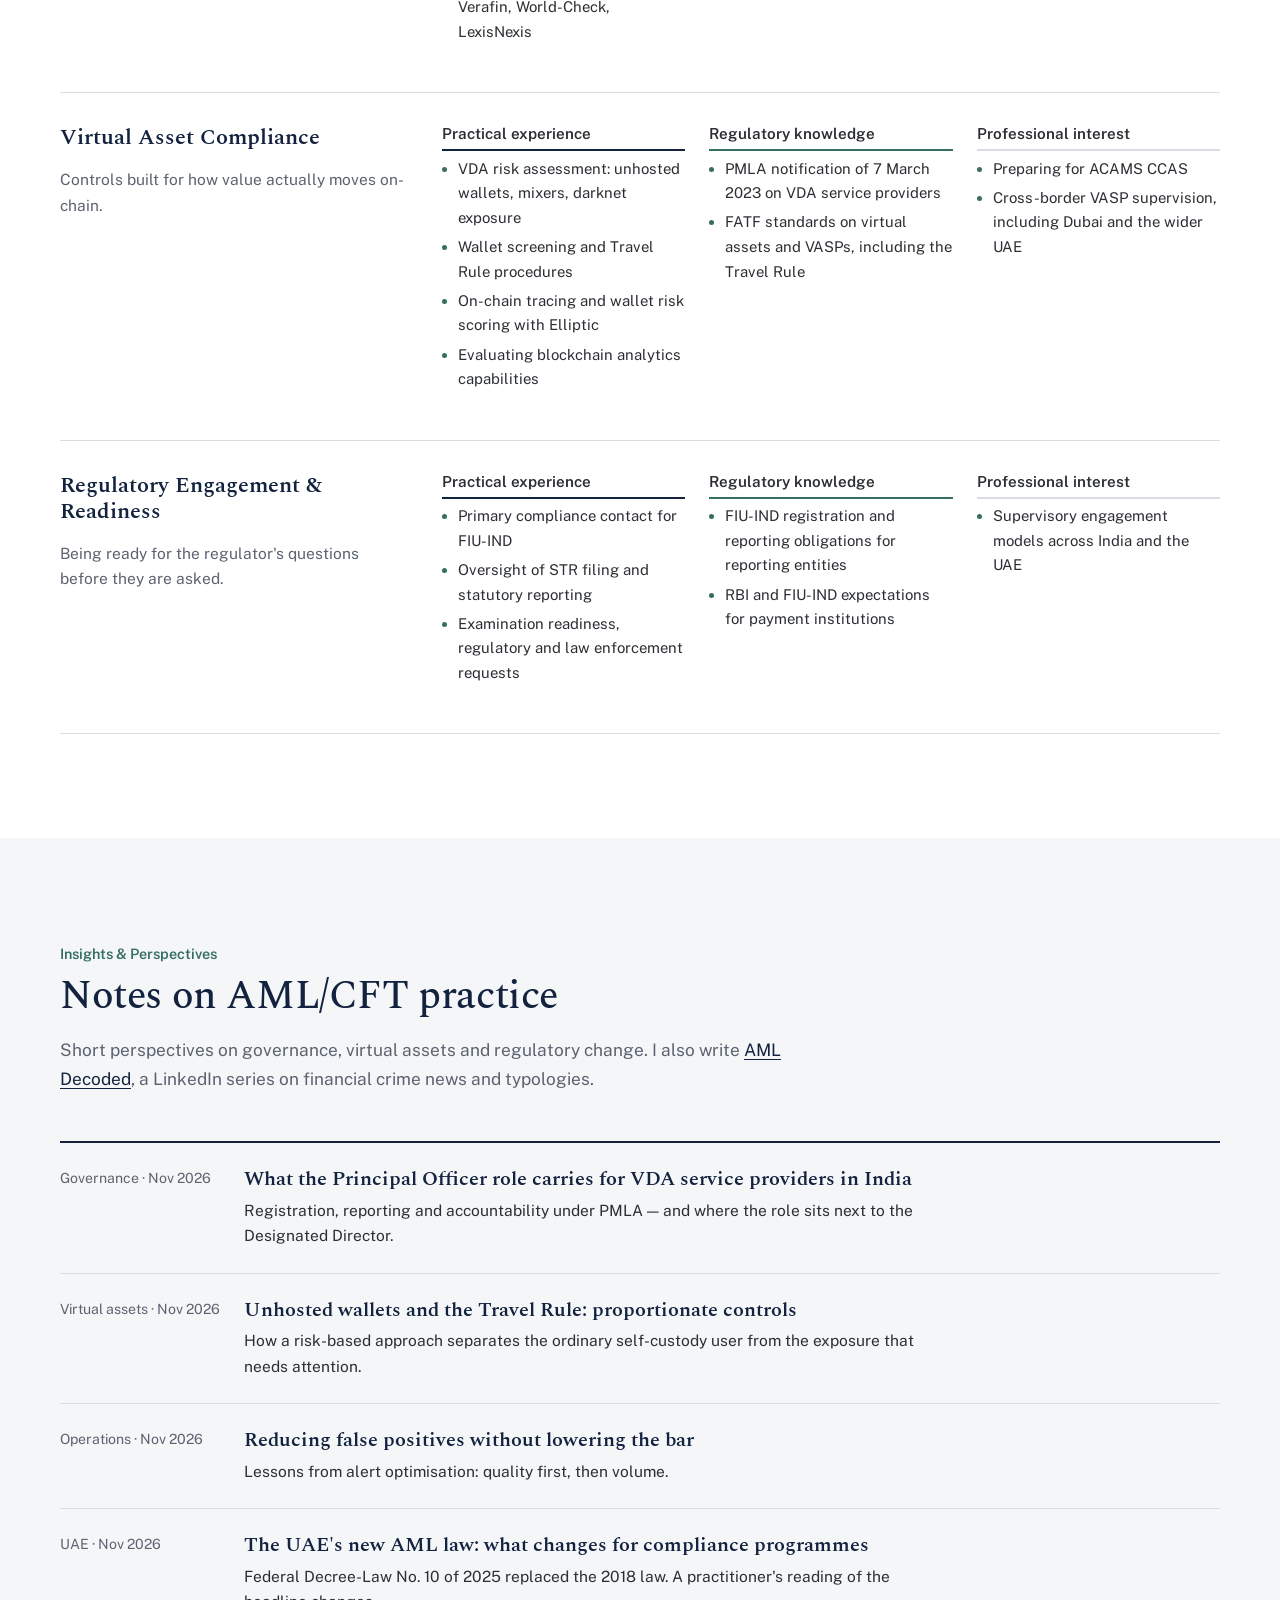
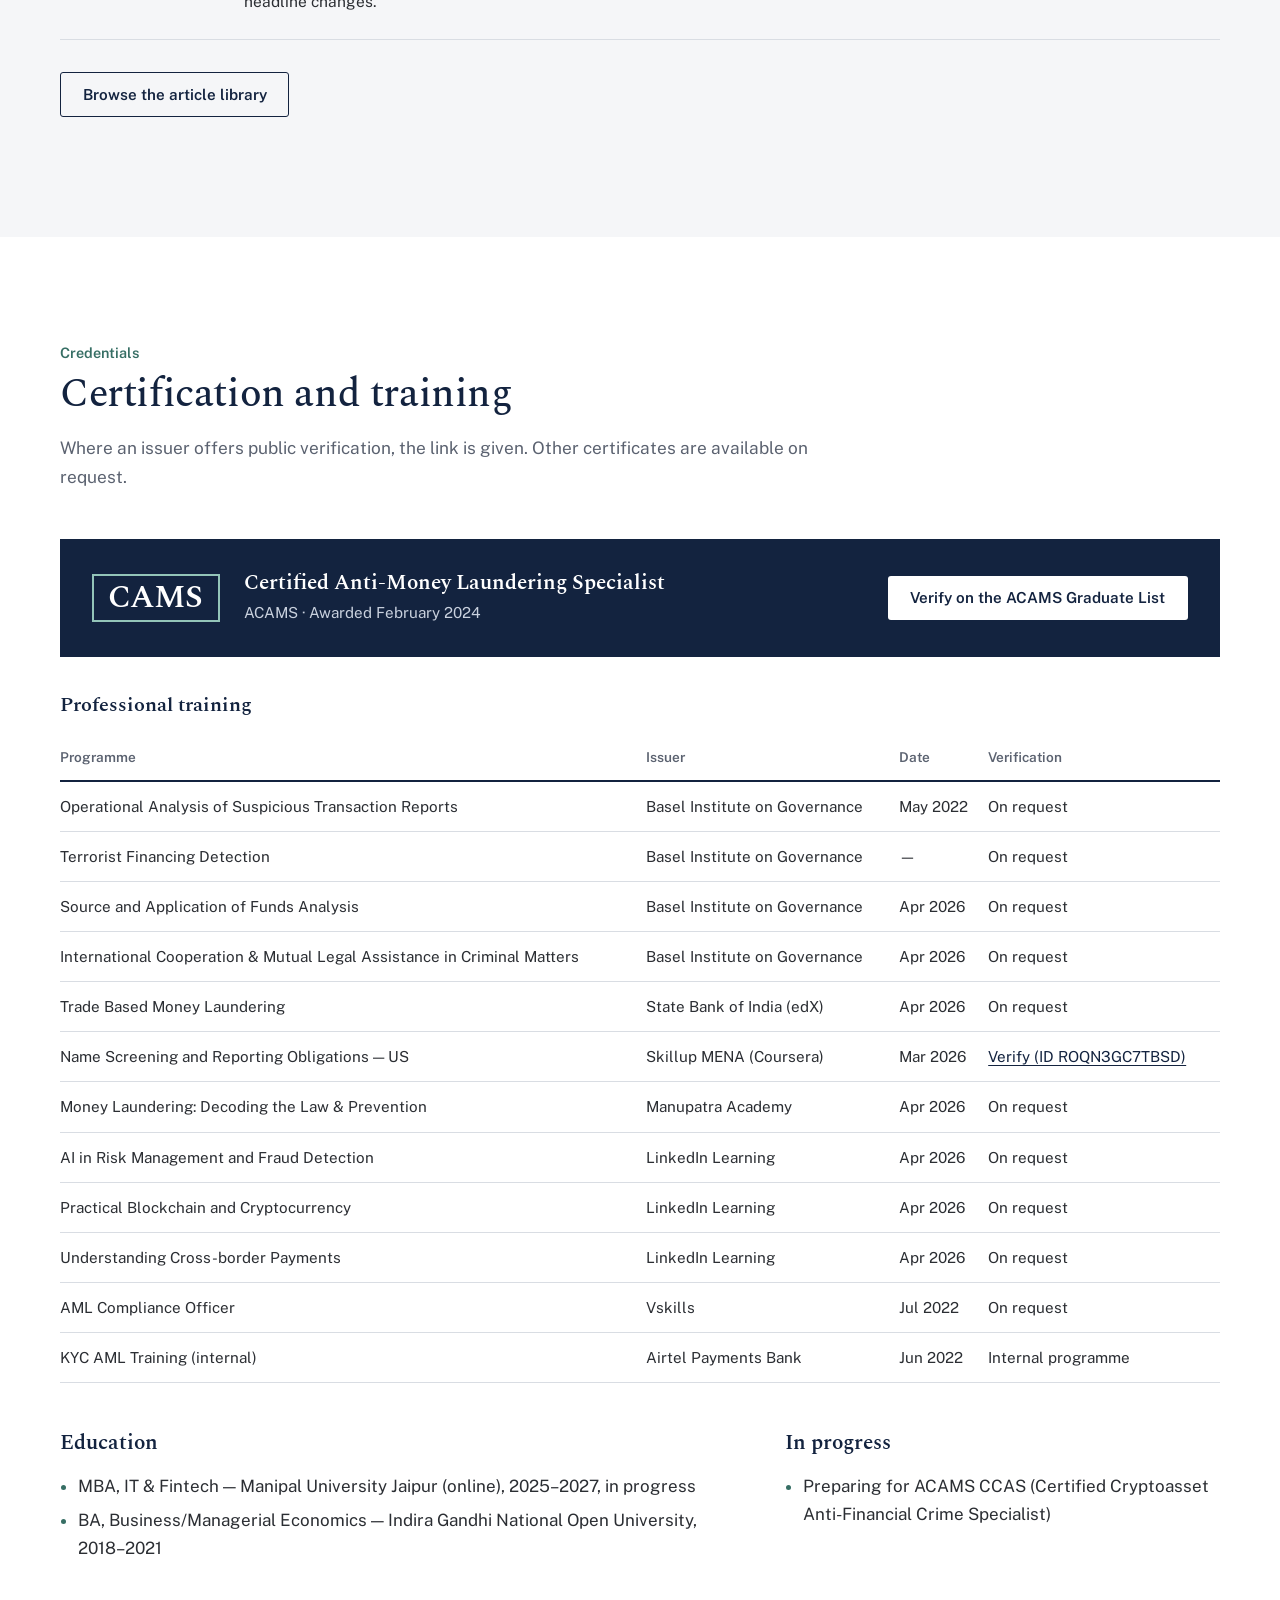
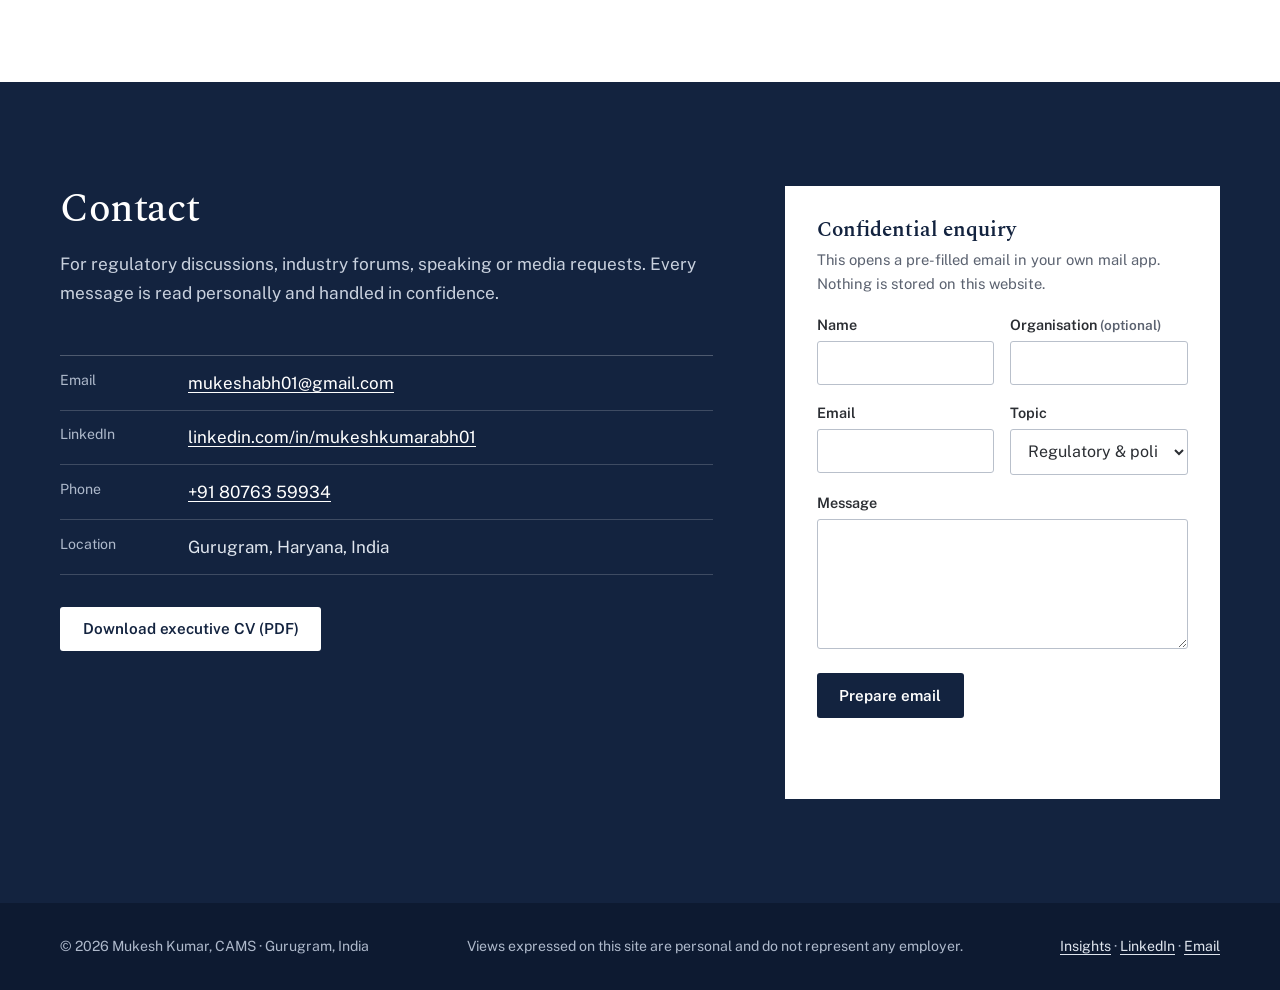
==== commit 5fdc82e5: "Add files via upload" ====
--- a/index.html
+++ b/index.html
@@ -508,7 +508,7 @@
     <div>
       <div class="section-head">
         <h2 id="contact-title">Contact</h2>
-        <p>For leadership, advisory, speaking or media conversations. Every message is read personally and handled in confidence.</p>
+        <p>For regulatory discussions, industry forums, speaking or media requests. Every message is read personally and handled in confidence.</p>
       </div>
       <ul class="channels">
         <li><span>Email</span><a href="mailto:mukeshabh01@gmail.com">mukeshabh01@gmail.com</a></li>
@@ -530,11 +530,11 @@
         <div class="field"><label for="f-email">Email</label><input id="f-email" name="email" type="email" autocomplete="email" required></div>
         <div class="field"><label for="f-topic">Topic</label>
           <select id="f-topic" name="topic">
-            <option>Executive search</option>
-            <option>Board or advisory</option>
+            <option>Regulatory &amp; policy discussion</option>
+            <option>Industry forum or roundtable</option>
             <option>Speaking or panel</option>
+            <option>Guest lecture or academic session</option>
             <option>Media or publication</option>
-            <option>Professional networking</option>
             <option>Other</option>
           </select>
         </div>
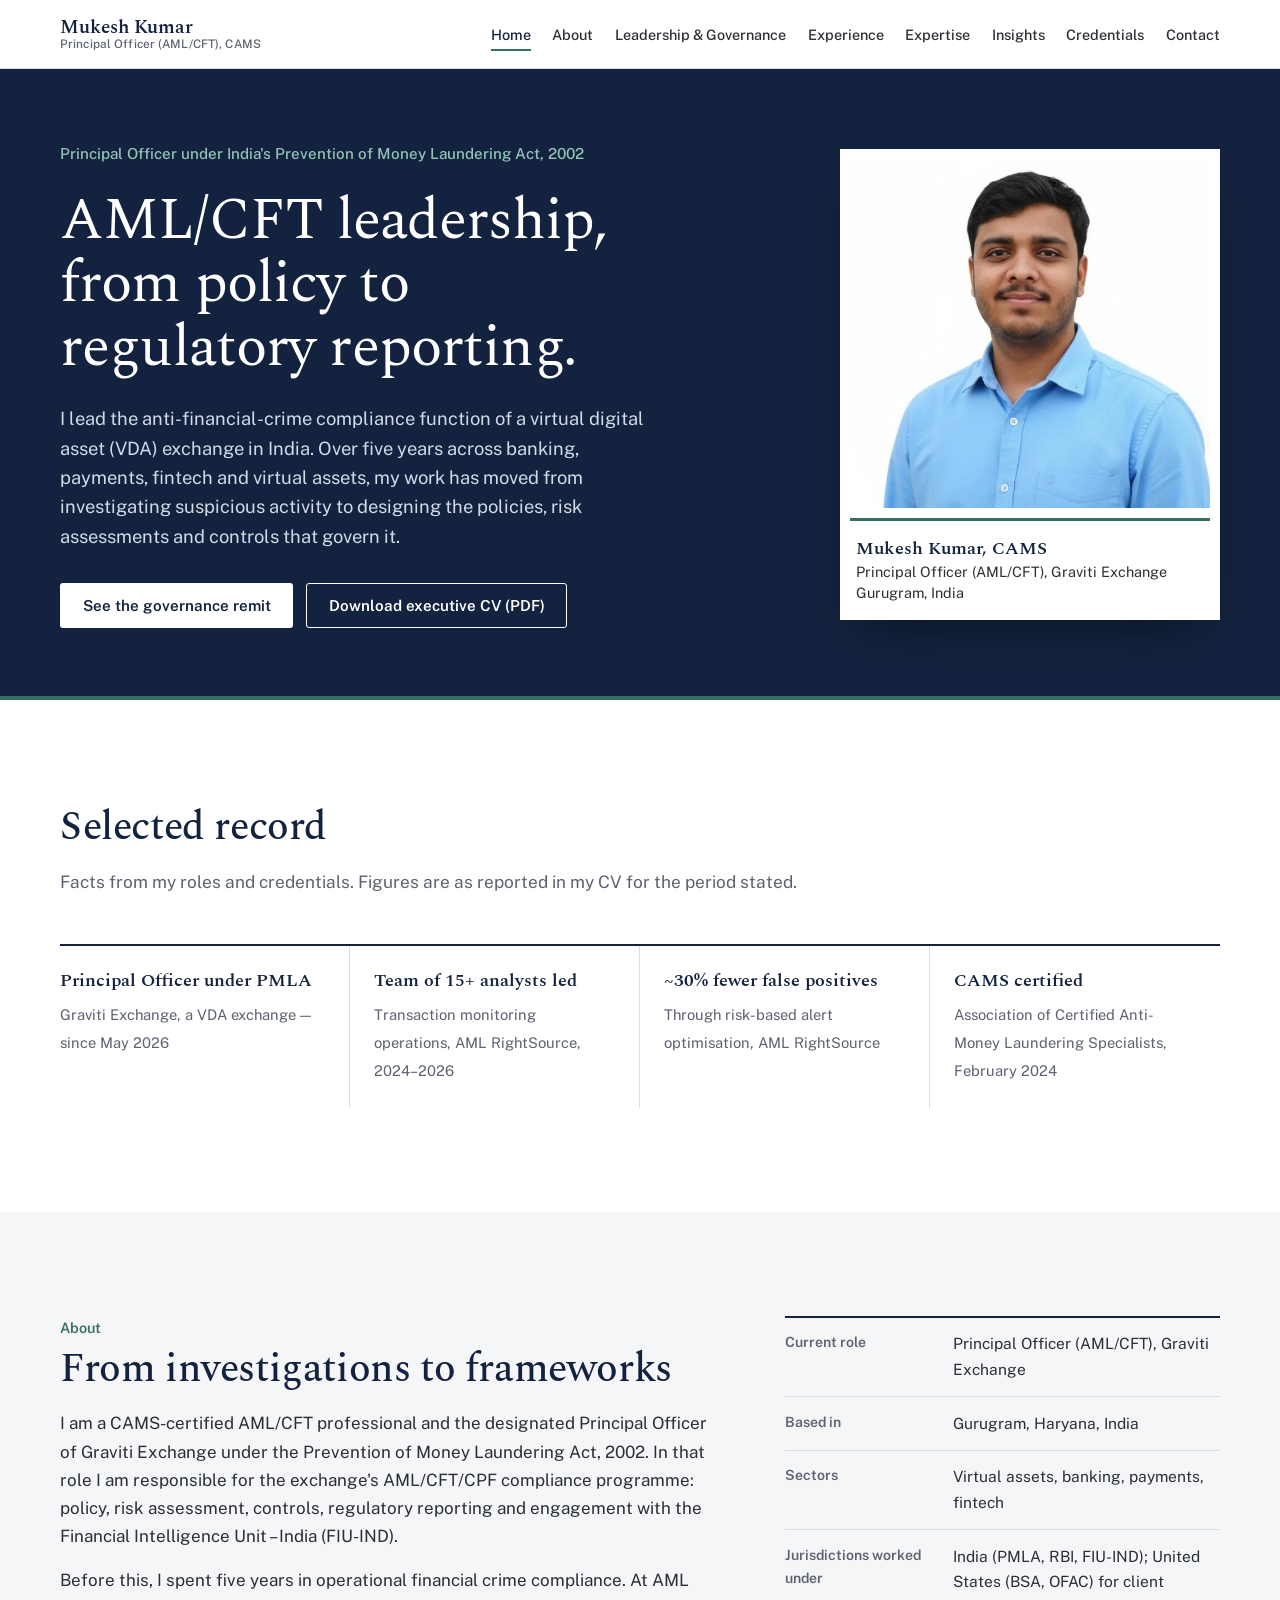
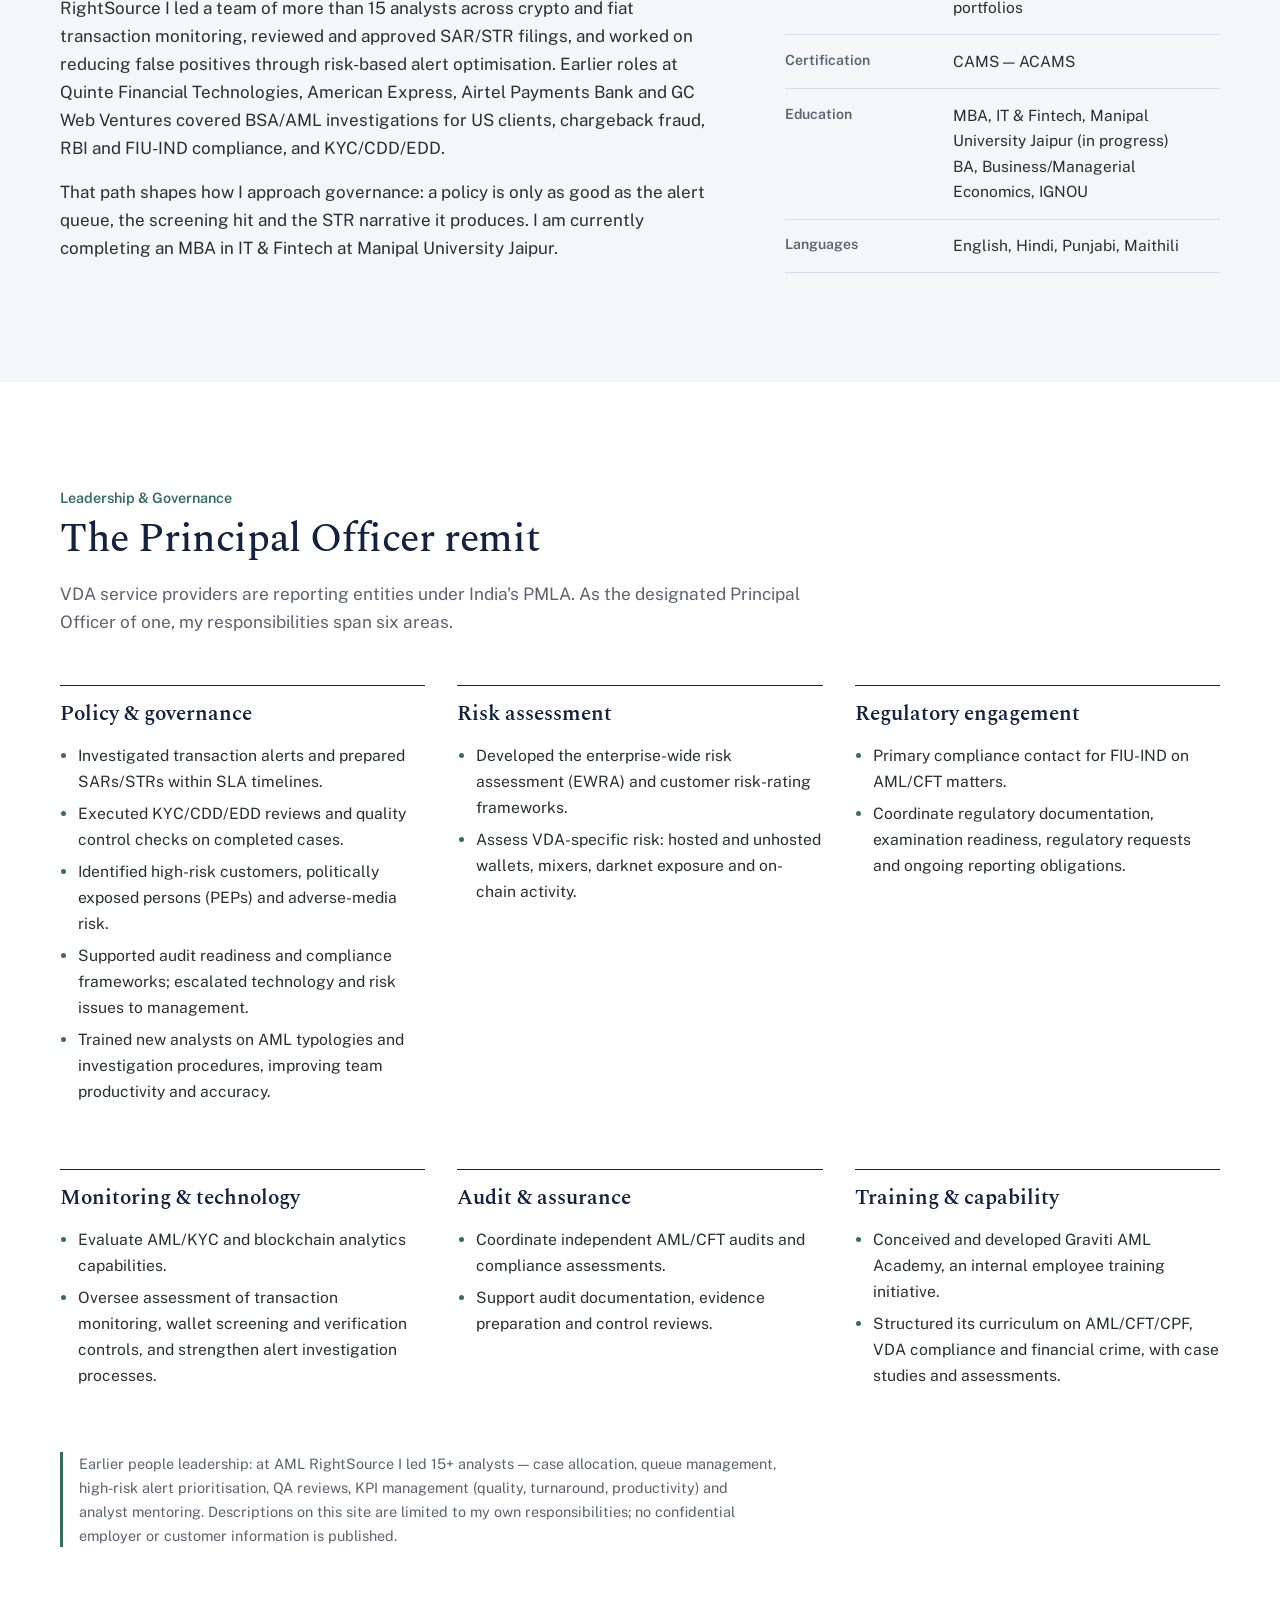
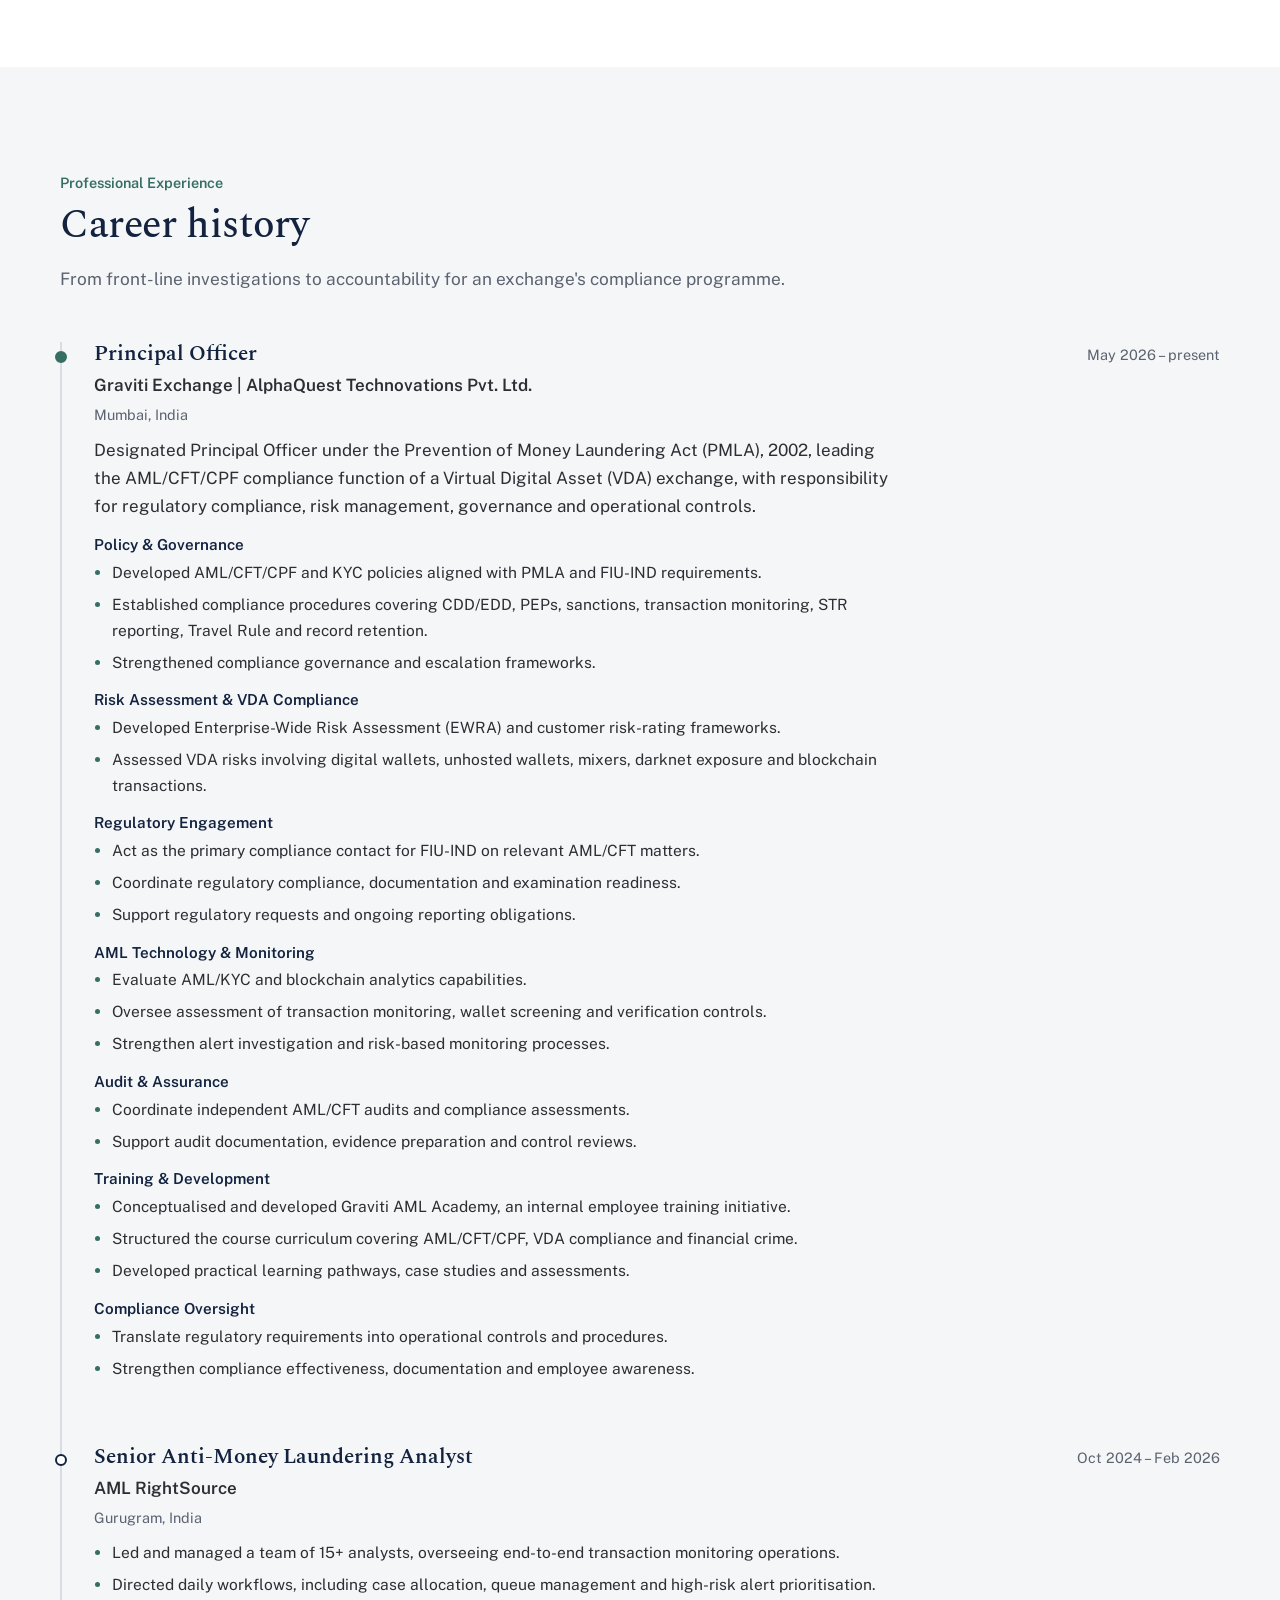
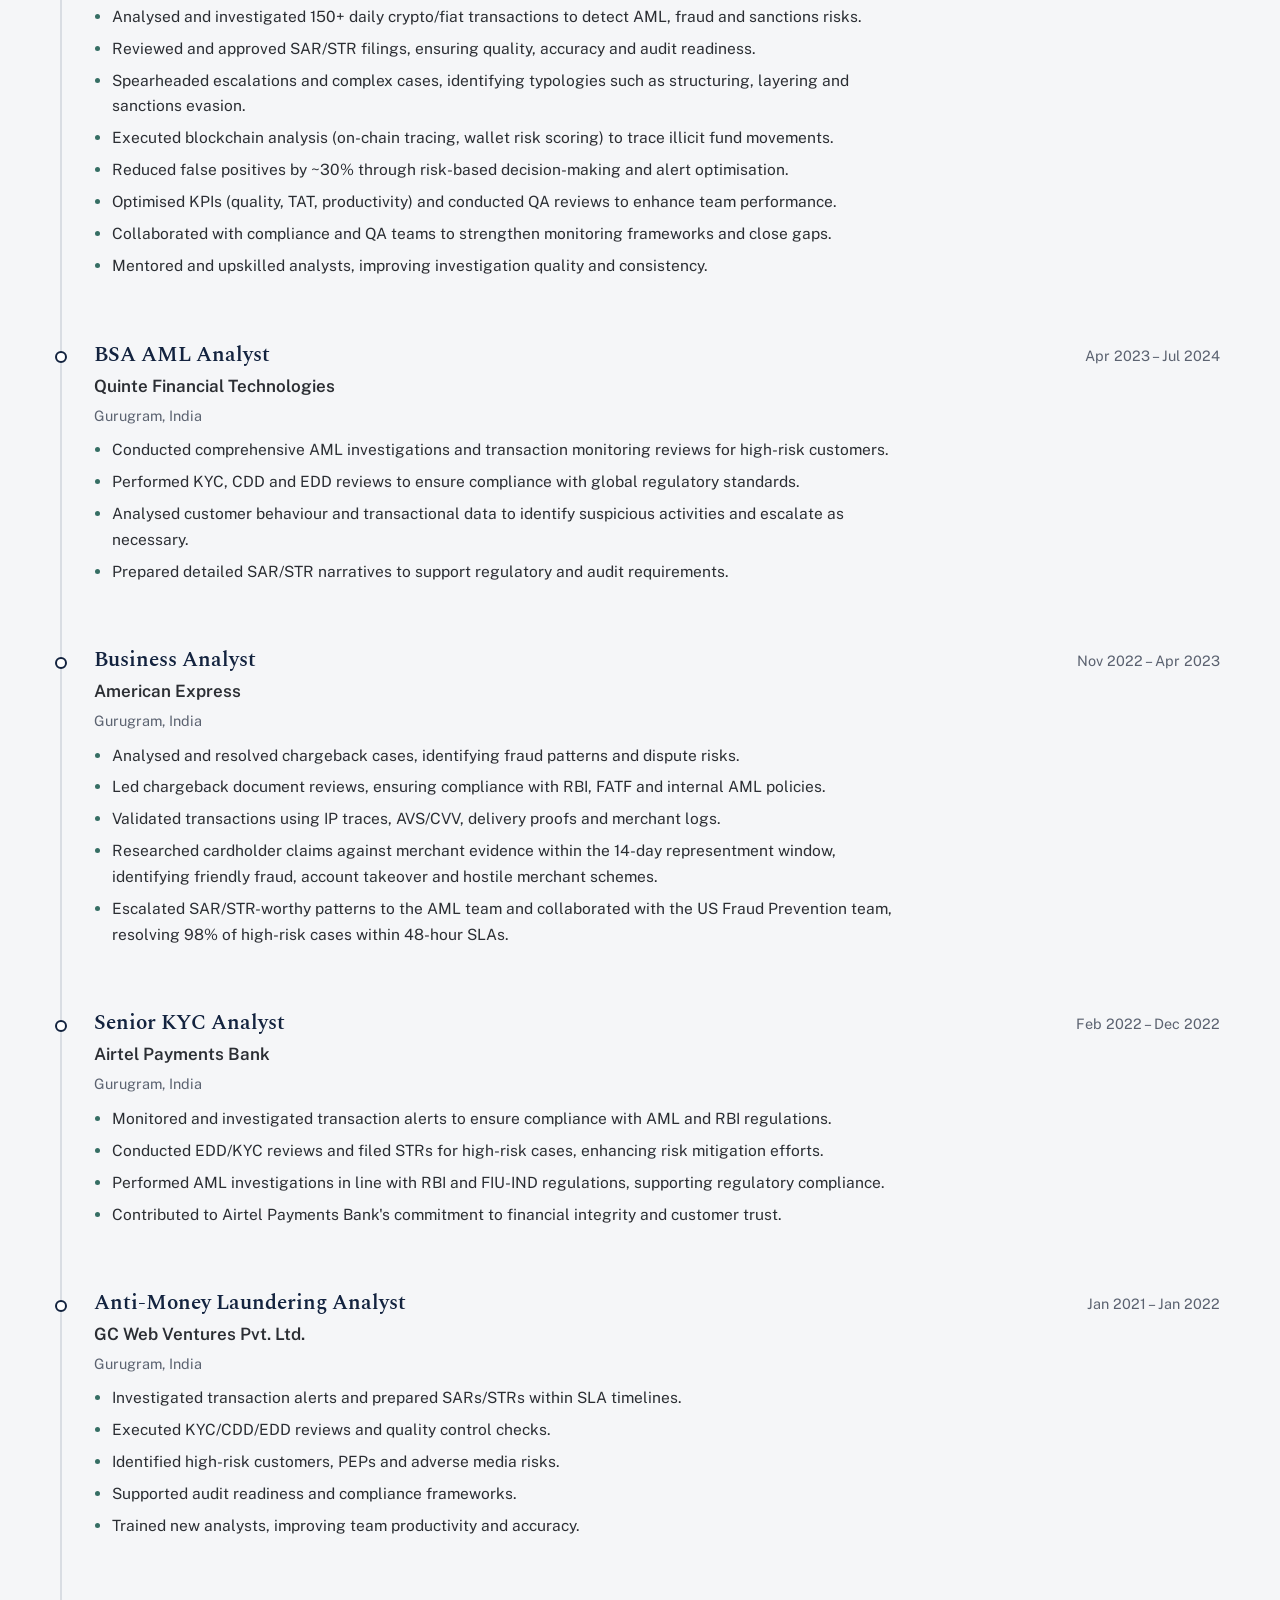
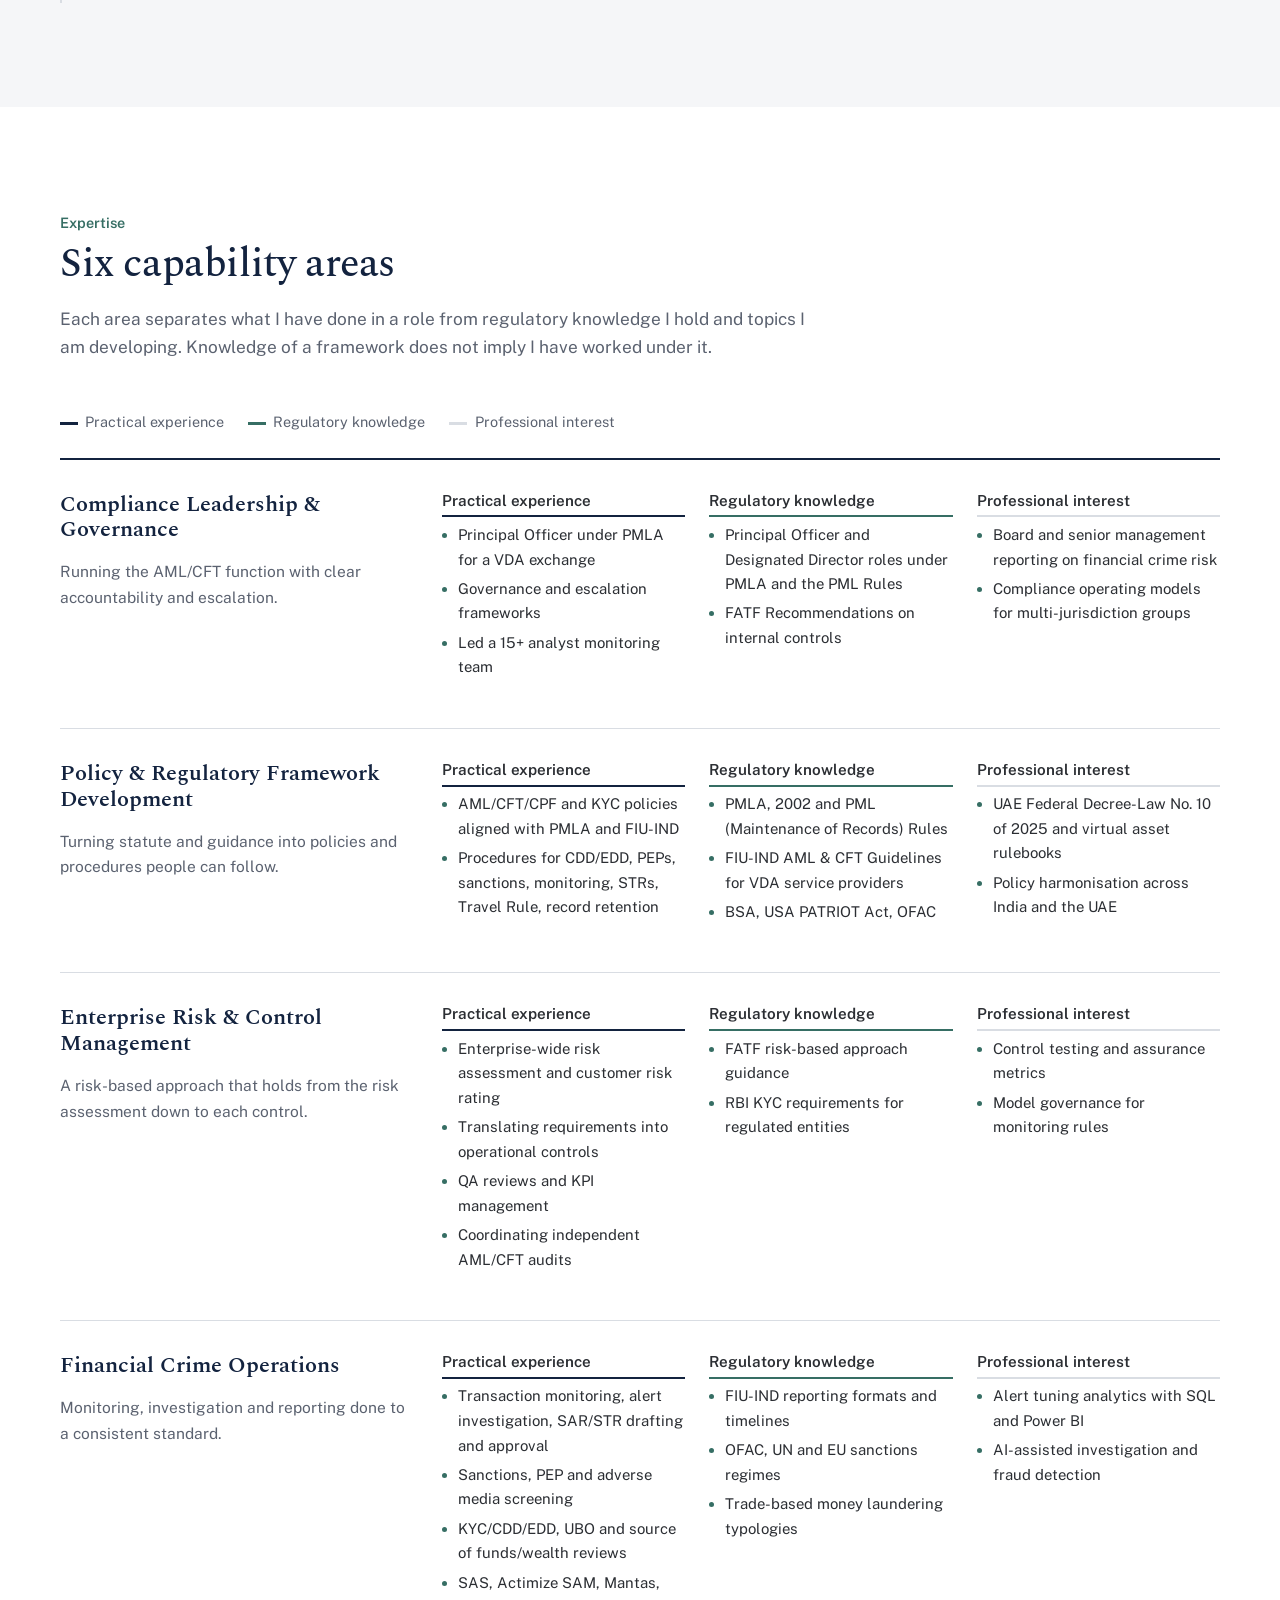
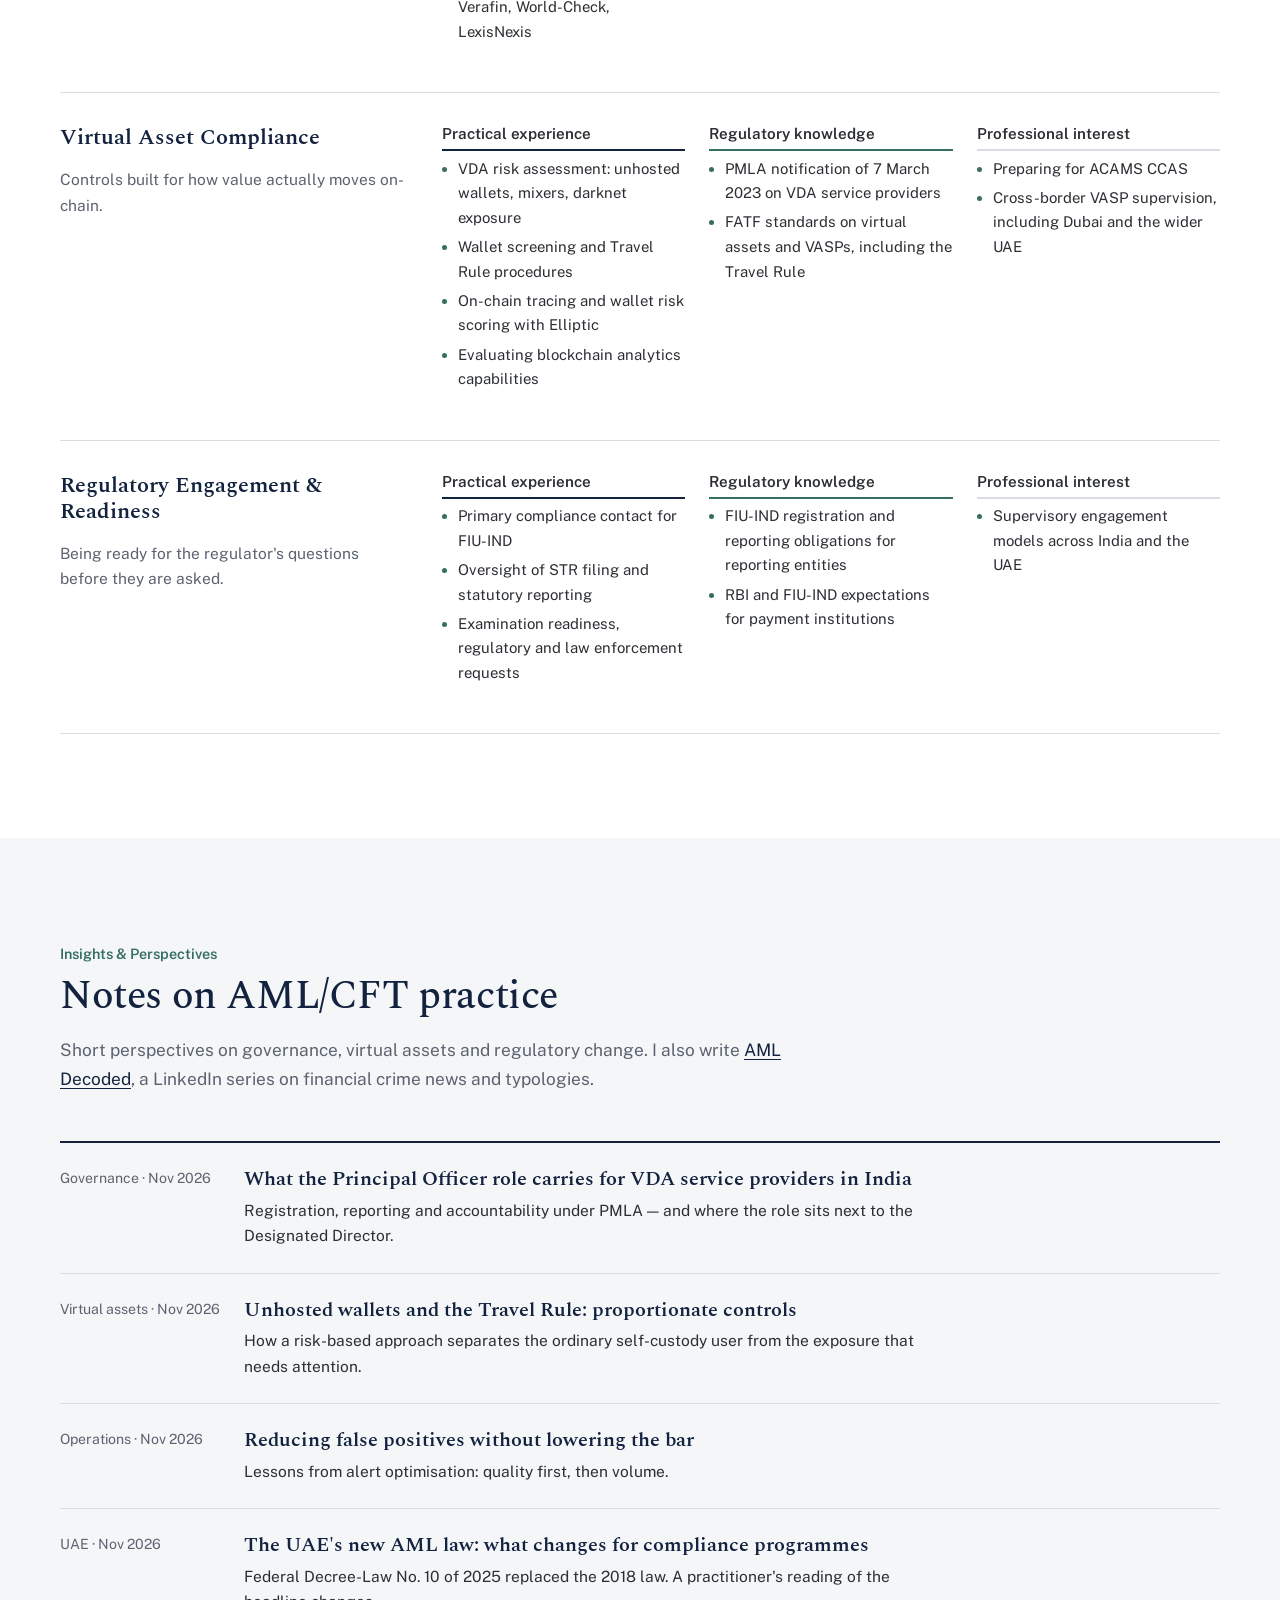
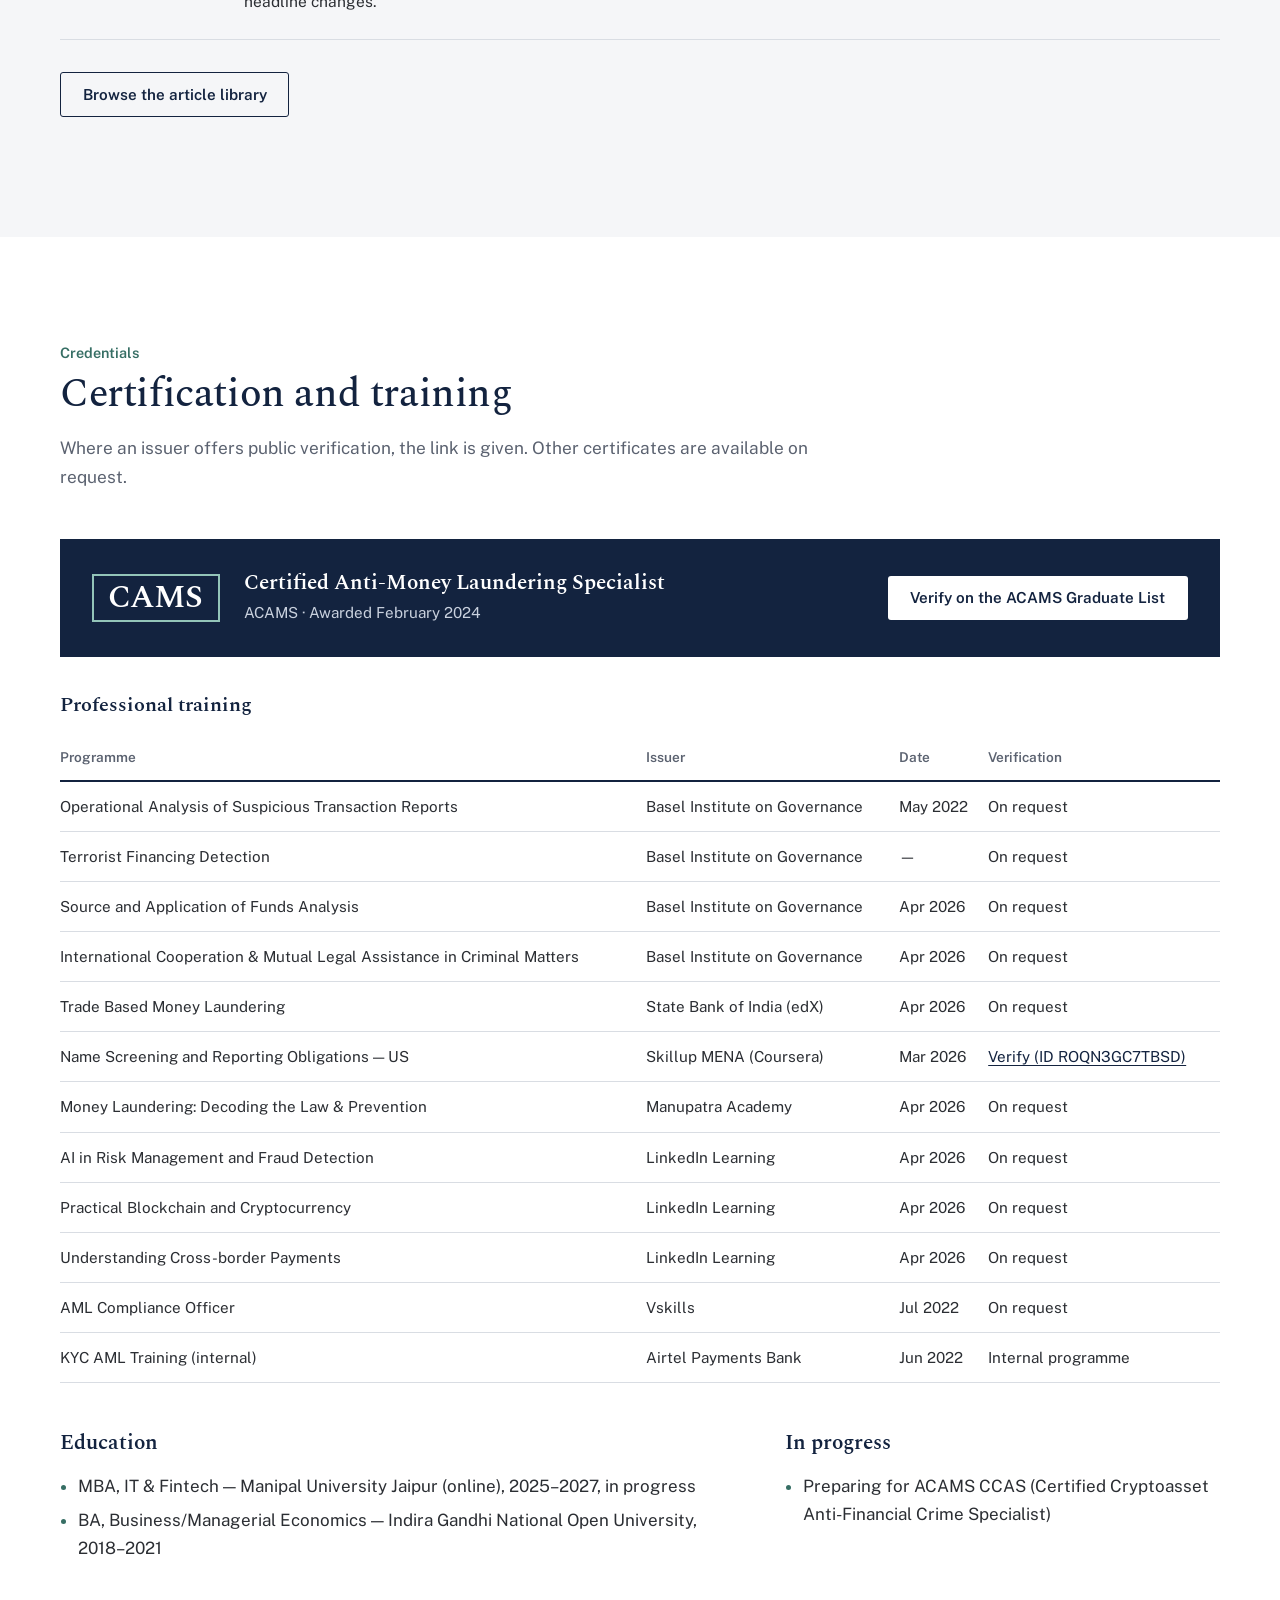
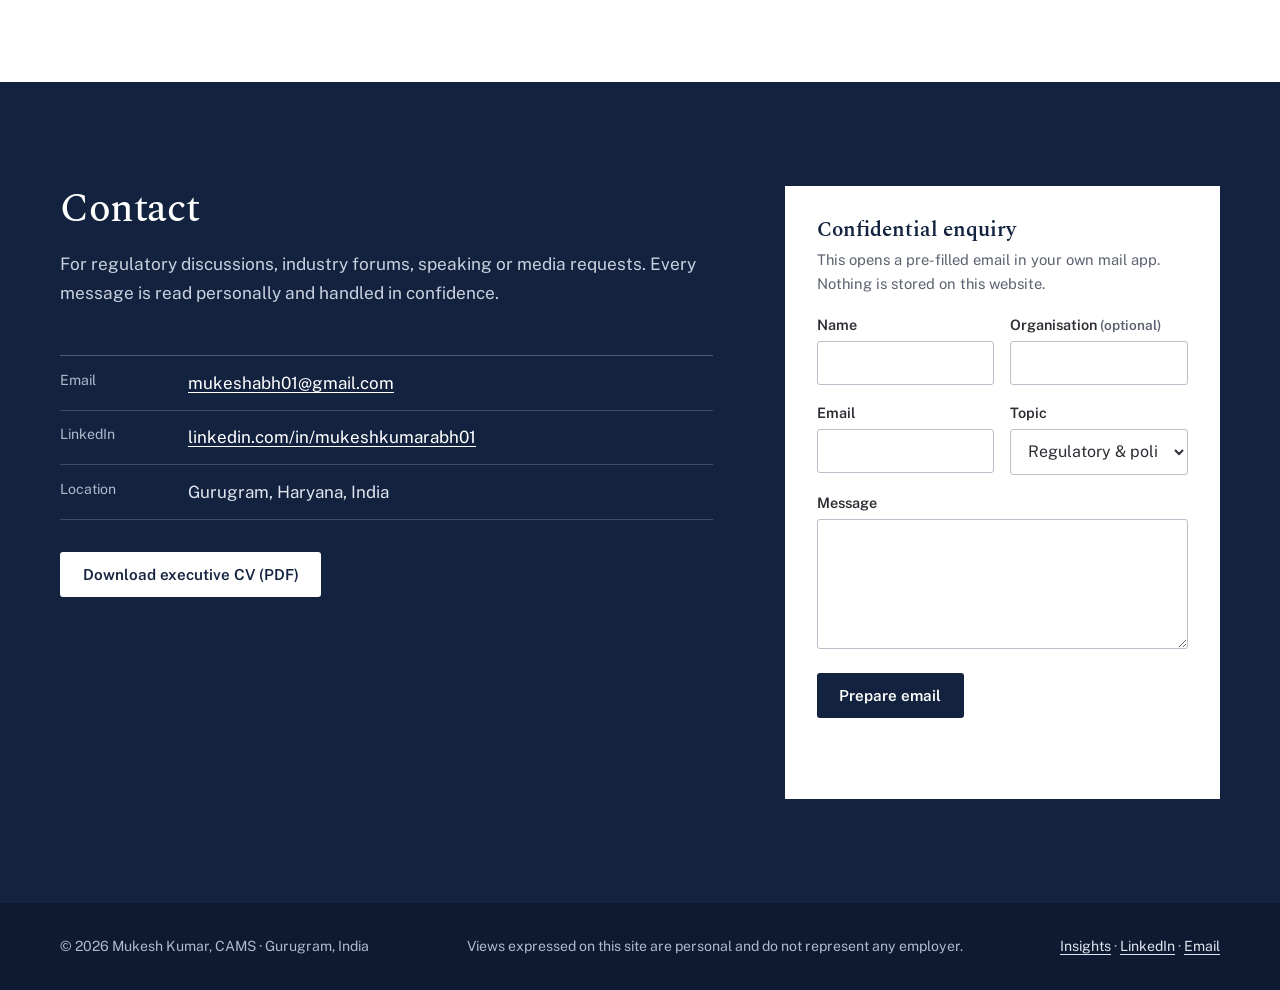
==== commit 1e39dc1c: "Add files via upload" ====
--- a/index.html
+++ b/index.html
@@ -513,7 +513,6 @@
       <ul class="channels">
         <li><span>Email</span><a href="mailto:mukeshabh01@gmail.com">mukeshabh01@gmail.com</a></li>
         <li><span>LinkedIn</span><a href="https://www.linkedin.com/in/mukeshkumarabh01" rel="noopener">linkedin.com/in/mukeshkumarabh01</a></li>
-        <li><span>Phone</span><a href="tel:+918076359934">+91&nbsp;80763&nbsp;59934</a></li>
         <li><span>Location</span>Gurugram, Haryana, India</li>
       </ul>
       <a class="btn btn-light" href="Mukesh-Kumar-Executive-CV.pdf" download data-cv-download>Download executive CV (PDF)</a>
